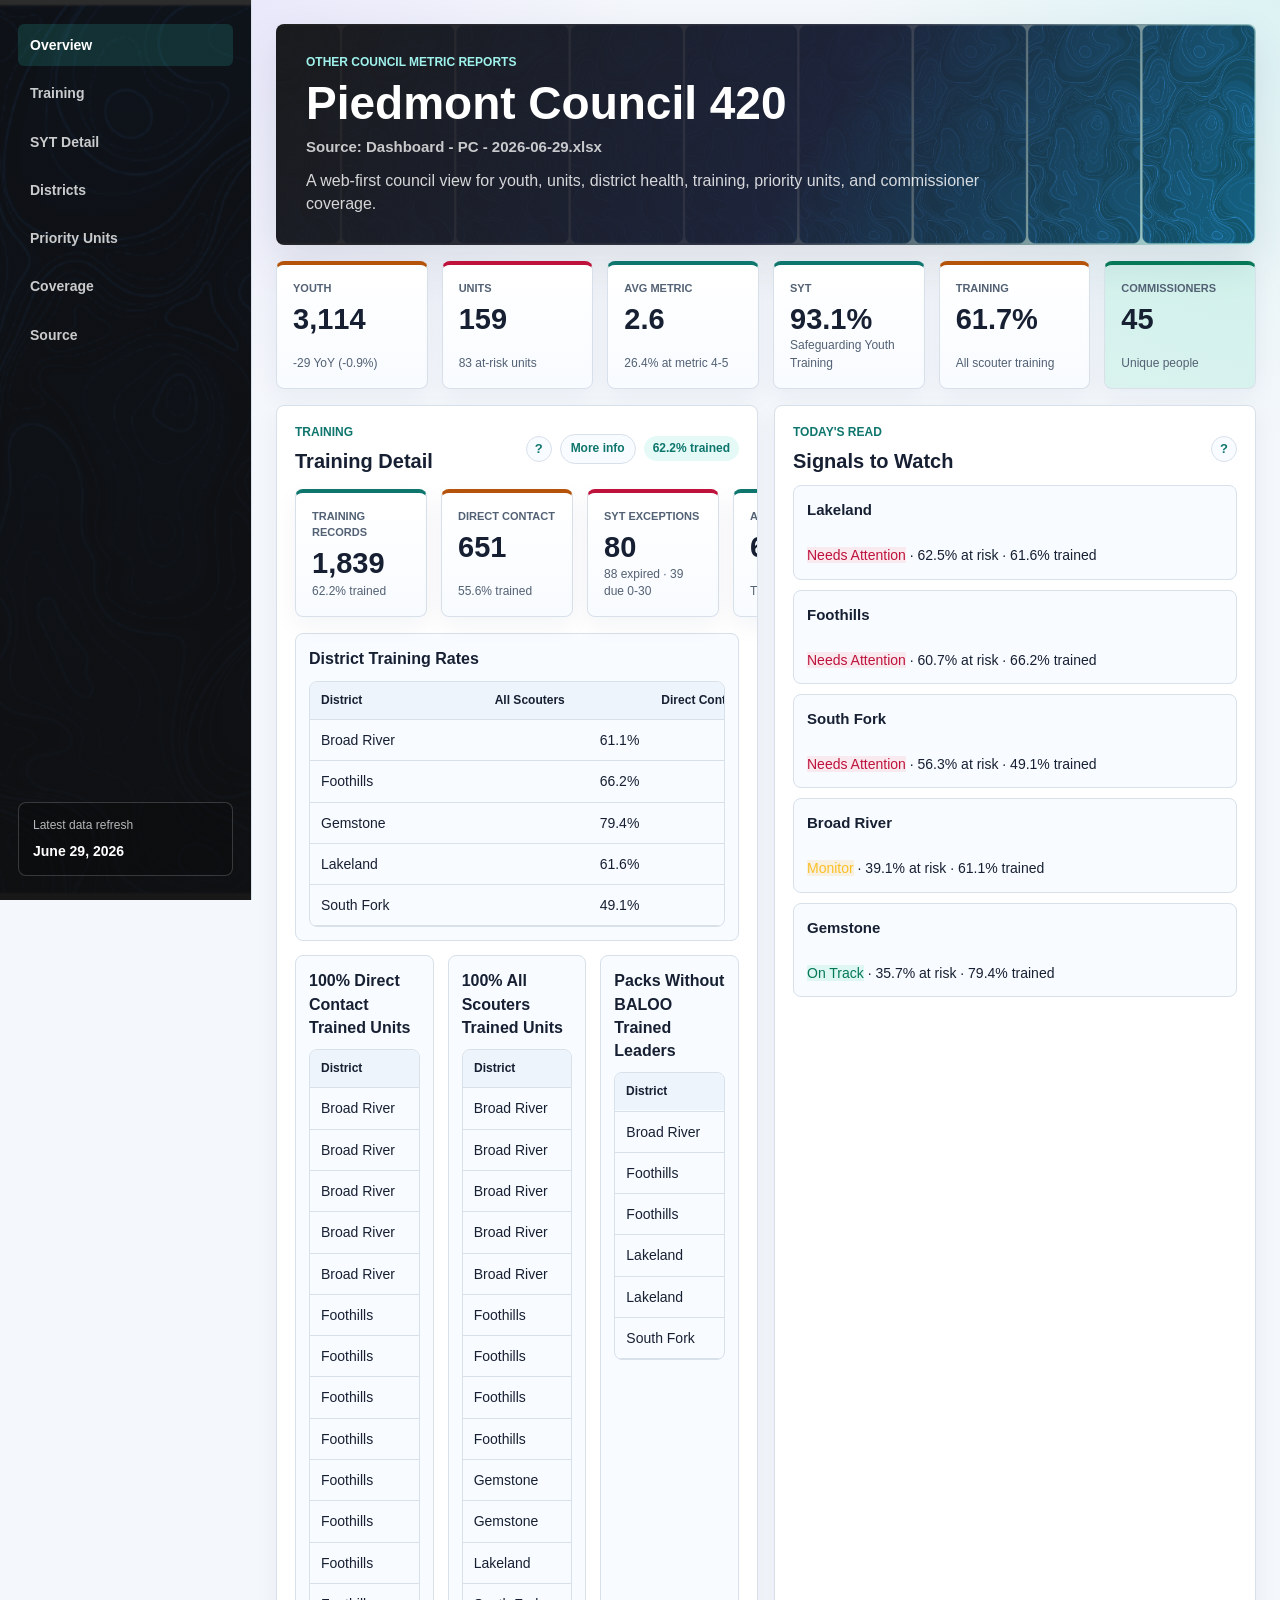
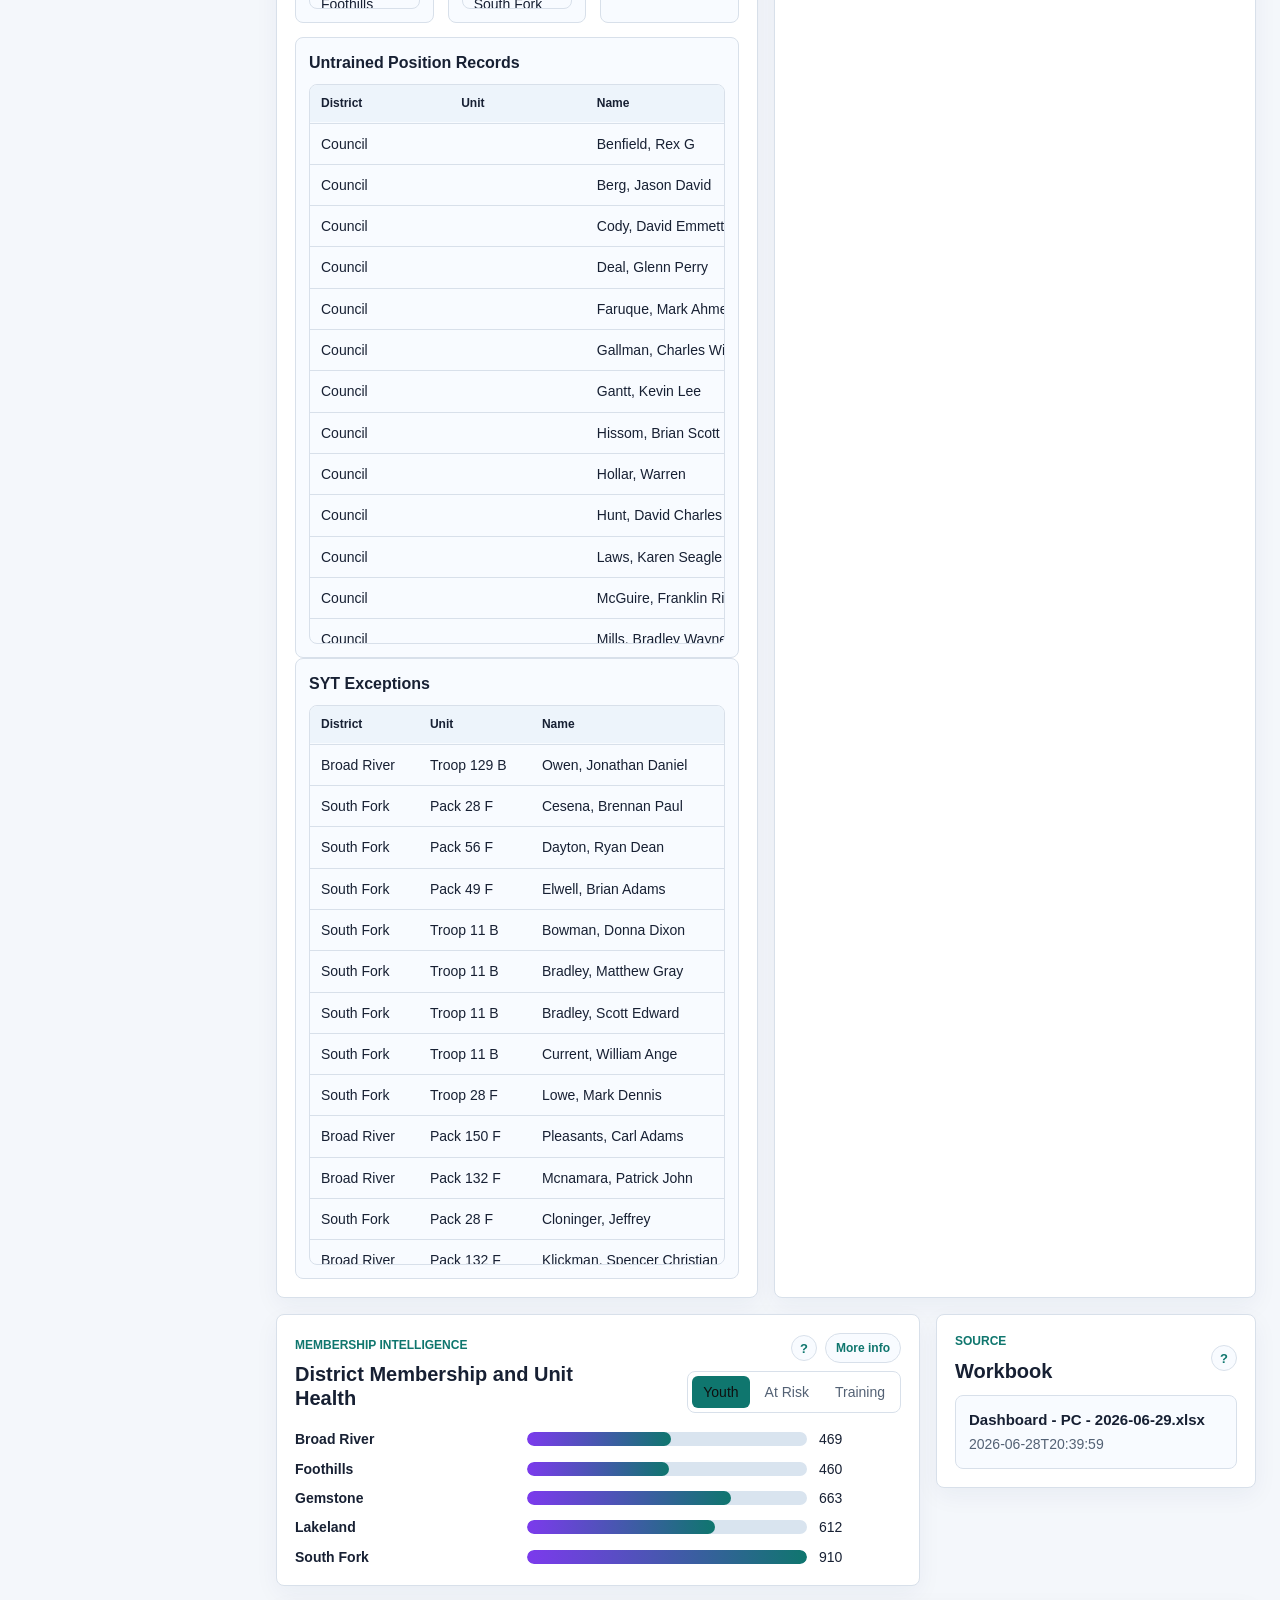
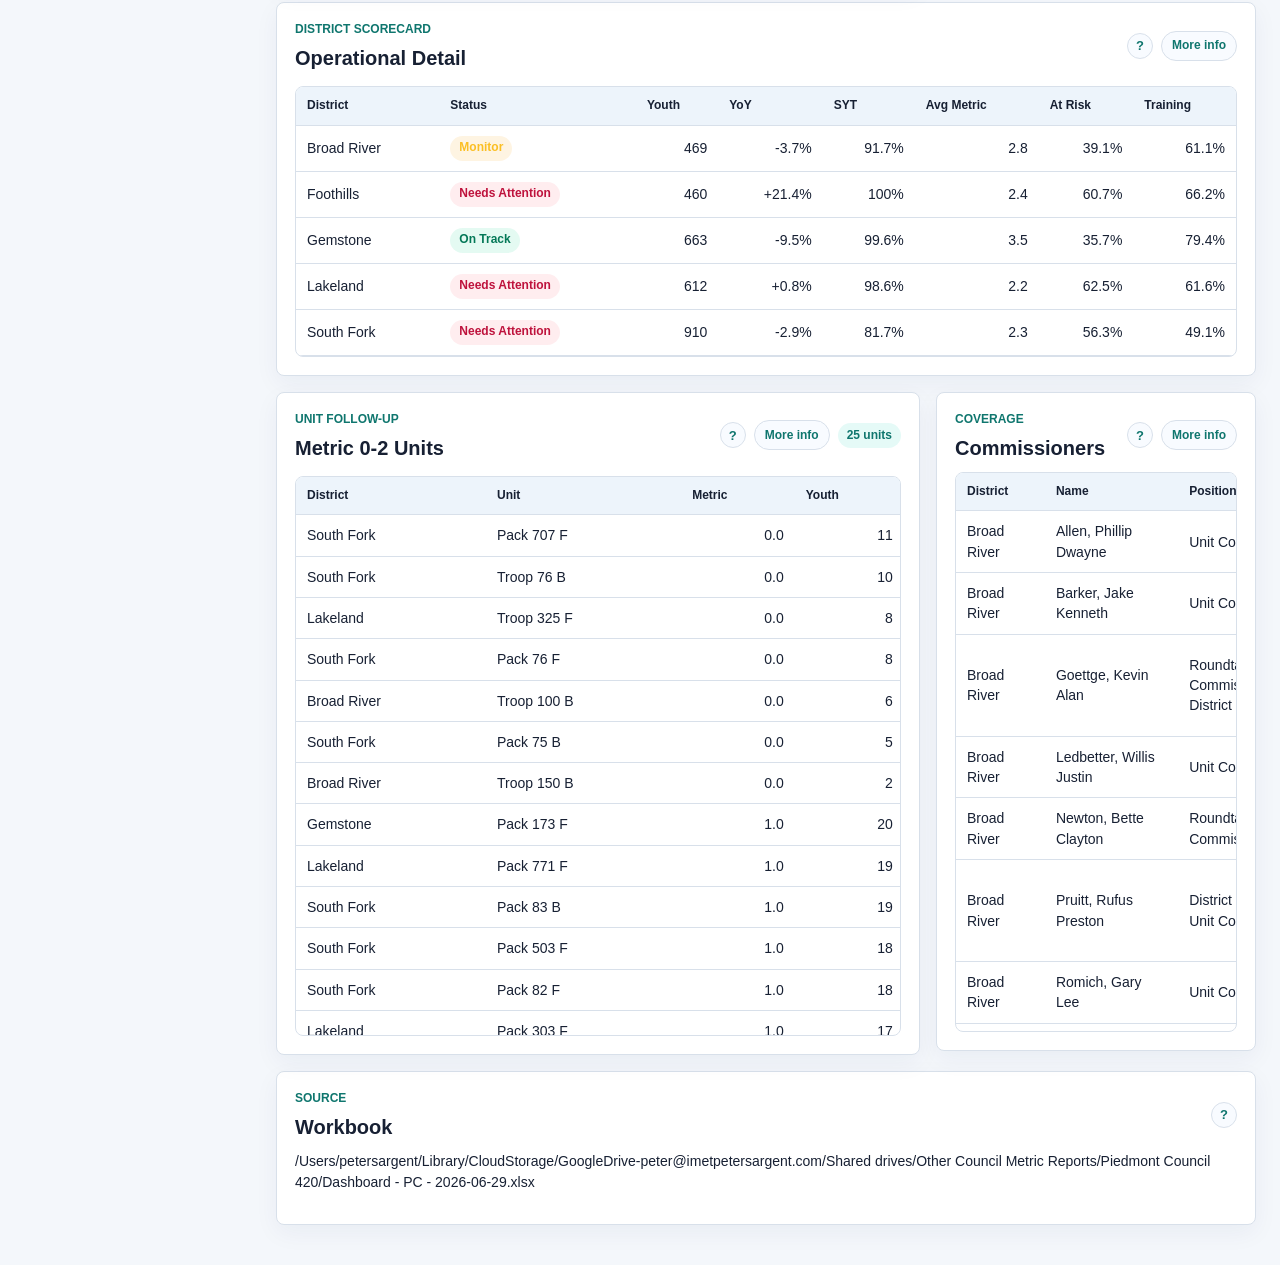
==== index.html @ 70344be3 "Publish Piedmont Council 420 dashboard snapshot" ====
<!doctype html>
<html lang="en">
<head>
  <meta charset="utf-8">
  <meta name="viewport" content="width=device-width, initial-scale=1">
  <title>Piedmont Council 420 Dashboard</title>
  <link rel="stylesheet" href="assets/dashboard.css">
</head>
<body>
  <div class="app-shell">
    <aside class="sidebar" aria-label="Council dashboard navigation">
      <nav>
        <a href="#overview" class="active">Overview</a>
        <a href="#training">Training</a>
        <a href="syt.html">SYT Detail</a>
        <a href="#districts">Districts</a>
        <a href="#priority">Priority Units</a>
        <a href="#commissioners">Coverage</a>
        <a href="#source">Source</a>
      </nav>
      <div class="sidebar-note">
        <span>Latest data refresh</span>
        <strong>June 29, 2026</strong>
      </div>
    </aside>
    <main>
      <header class="hero" id="overview">
        <div>
          <p class="eyebrow">Other Council Metric Reports</p>
          <h1>Piedmont Council 420 <span class="title-data-date">Source: Dashboard - PC - 2026-06-29.xlsx</span></h1>
          <p class="lede">A web-first council view for youth, units, district health, training, priority units, and commissioner coverage.</p>
        </div>
      </header>

      <section class="kpi-grid" id="kpis" aria-label="Council metrics"></section>

      <section class="focus-grid">
        <section class="panel focus-panel" id="training" aria-labelledby="trainingTitle">
          <div class="panel-head compact">
            <div><p class="section-kicker">Training</p><h2 id="trainingTitle">Training Detail</h2></div>
            <div class="panel-actions"><span class="help-tip" tabindex="0" aria-label="Summarizes the workbook Training, Training Dive, and SYT tabs. It shows leader training completion, direct-contact readiness, and selected follow-up lists from the latest council workbook."><span aria-hidden="true">?</span><span class="help-bubble">Summarizes the workbook Training, Training Dive, and SYT tabs. It shows leader training completion, direct-contact readiness, and selected follow-up lists from the latest council workbook.</span></span><a class="detail-link" href="training.html">More info</a><span class="count-pill" id="trainingStatus"></span></div>
          </div>
          <div id="trainingContent"></div>
        </section>
        <section class="panel focus-panel" aria-labelledby="signalsTitle">
          <div class="panel-head compact">
            <div><p class="section-kicker">Today&apos;s read</p><h2 id="signalsTitle">Signals to Watch</h2></div>
            <div class="panel-actions"><span class="help-tip" tabindex="0" aria-label="Highlights districts with the highest operational risk signals, primarily at-risk unit rate, training rate, and membership movement calculated from the workbook tabs."><span aria-hidden="true">?</span><span class="help-bubble">Highlights districts with the highest operational risk signals, primarily at-risk unit rate, training rate, and membership movement calculated from the workbook tabs.</span></span></div>
          </div>
          <div id="signals" class="signal-list"></div>
        </section>
      </section>

      <section class="dashboard-grid">
        <section class="panel wide">
          <div class="panel-head">
            <div><p class="section-kicker">Membership intelligence</p><h2>District Membership and Unit Health</h2></div>
            <div class="panel-actions">
              <span class="help-tip" tabindex="0" aria-label="Uses the Membership tab for youth, units, YoY, SYT, and PIN, then blends in Unit Metric Compare, Unit Metrics, Glance, and Training Dive fields to show district health."><span aria-hidden="true">?</span><span class="help-bubble">Uses the Membership tab for youth, units, YoY, SYT, and PIN, then blends in Unit Metric Compare, Unit Metrics, Glance, and Training Dive fields to show district health.</span></span>
              <a class="detail-link" href="membership.html">More info</a>
              <div class="segmented" role="group" aria-label="Chart metric">
                <button class="active" type="button">Youth</button>
                <button type="button">At Risk</button>
                <button type="button">Training</button>
              </div>
            </div>
          </div>
          <div class="chart-list" id="districtChart"></div>
        </section>
        <section class="panel" aria-labelledby="sourceMiniTitle">
          <div class="panel-head compact">
            <div><p class="section-kicker">Source</p><h2 id="sourceMiniTitle">Workbook</h2></div>
            <div class="panel-actions"><span class="help-tip" tabindex="0" aria-label="Shows the exact newest workbook used for this dashboard and its file modified timestamp. The sidebar shows the human-readable refresh date."><span aria-hidden="true">?</span><span class="help-bubble">Shows the exact newest workbook used for this dashboard and its file modified timestamp. The sidebar shows the human-readable refresh date.</span></span></div>
          </div>
          <div class="source-card">
            <strong>Dashboard - PC - 2026-06-29.xlsx</strong>
            <p>2026-06-28T20:39:59</p>
          </div>
        </section>
      </section>

      <section class="panel table-panel" id="districts">
          <div class="panel-head">
            <div><p class="section-kicker">District scorecard</p><h2>Operational Detail</h2></div>
            <div class="panel-actions"><span class="help-tip" tabindex="0" aria-label="District rows are keyed from the Membership tab and enriched with unit metric, training, and contact fields. Status is derived from YoY, SYT, training, and at-risk unit thresholds."><span aria-hidden="true">?</span><span class="help-bubble">District rows are keyed from the Membership tab and enriched with unit metric, training, and contact fields. Status is derived from YoY, SYT, training, and at-risk unit thresholds.</span></span><a class="detail-link" href="membership.html">More info</a></div>
          </div>
        <div class="table-wrap"><table><thead><tr><th>District</th><th>Status</th><th>Youth</th><th>YoY</th><th>SYT</th><th>Avg Metric</th><th>At Risk</th><th>Training</th></tr></thead><tbody id="districtRows"></tbody></table></div>
      </section>

      <section class="dashboard-grid">
        <section class="panel table-panel wide" id="priority">
          <div class="panel-head">
            <div><p class="section-kicker">Unit follow-up</p><h2>Metric 0-2 Units</h2></div>
            <div class="panel-actions"><span class="help-tip" tabindex="0" aria-label="Lists units from the Unit Metrics tab with a Unit Metric score of 0, 1, or 2. These are treated as priority follow-up units because they carry the weakest health scores."><span aria-hidden="true">?</span><span class="help-bubble">Lists units from the Unit Metrics tab with a Unit Metric score of 0, 1, or 2. These are treated as priority follow-up units because they carry the weakest health scores.</span></span><a class="detail-link" href="unit-metrics.html">More info</a><span class="count-pill" id="priorityCount"></span></div>
          </div>
          <div class="table-wrap"><table><thead><tr><th>District</th><th>Unit</th><th>Metric</th><th>Youth</th><th>UL/CC</th><th>Small</th><th>YoY</th></tr></thead><tbody id="priorityRows"></tbody></table></div>
        </section>
        <section class="panel table-panel" id="commissioners">
          <div class="panel-head compact"><div><p class="section-kicker">Coverage</p><h2>Commissioners</h2></div><div class="panel-actions"><span class="help-tip" tabindex="0" aria-label="Shows commissioner coverage from the Commissioners tab when present, or from the Assigned tab by grouping assigned units by commissioner when no commissioner roster is available."><span aria-hidden="true">?</span><span class="help-bubble">Shows commissioner coverage from the Commissioners tab when present, or from the Assigned tab by grouping assigned units by commissioner when no commissioner roster is available.</span></span><a class="detail-link" href="commissioners.html">More info</a></div></div>
          <div class="table-wrap"><table><thead><tr><th>District</th><th>Name</th><th>Position</th><th>Trained</th><th>Assigned Units</th></tr></thead><tbody id="commissionerRows"></tbody></table></div>
        </section>
      </section>
      <section class="panel source" id="source">
        <div class="panel-head compact"><div><p class="section-kicker">Source</p><h2>Workbook</h2></div><div class="panel-actions"><span class="help-tip" tabindex="0" aria-label="This is the full file path for the workbook used to generate the dashboard. Rebuilds always use the newest .xlsx file in the council folder."><span aria-hidden="true">?</span><span class="help-bubble">This is the full file path for the workbook used to generate the dashboard. Rebuilds always use the newest .xlsx file in the council folder.</span></span></div></div>
        <p>/Users/petersargent/Library/CloudStorage/GoogleDrive-peter@imetpetersargent.com/Shared drives/Other Council Metric Reports/Piedmont Council 420/Dashboard - PC - 2026-06-29.xlsx</p>
      </section>
    </main>
  </div>
  <script>window.COUNCIL_DATA = {"name":"Piedmont Council 420","slug":"piedmont-council-420","folder":"/Users/petersargent/Library/CloudStorage/GoogleDrive-peter@imetpetersargent.com/Shared drives/Other Council Metric Reports/Piedmont Council 420","source":"/Users/petersargent/Library/CloudStorage/GoogleDrive-peter@imetpetersargent.com/Shared drives/Other Council Metric Reports/Piedmont Council 420/Dashboard - PC - 2026-06-29.xlsx","source_name":"Dashboard - PC - 2026-06-29.xlsx","source_mtime":"2026-06-28T20:39:59","council":{"units":159.0,"members":3114.0,"last_year_members":3143.0,"yoy_delta":-29.0,"at_risk_units":83,"healthy_units":42,"commissioners":45,"unit_commissioners_only":26,"duplicate_commissioner_registrations":10,"yoy_pct":-0.00922685332484887,"at_risk_rate":0.5220125786163522,"healthy_rate":0.2641509433962264,"avg_metric":2.5660377358490565,"training_pct":0.6171163412119829,"syt_pct":0.9305040715720764,"status_counts":{"Monitor":1,"Needs Attention":3,"On Track":1}},"districts":[{"district":"Broad River","district_label":"Broad River 01","units":23.0,"members":469.0,"last_year_members":487.0,"yoy_delta":-18.0,"yoy_pct":-0.03696098562628337,"year_end_2025":606.0,"year_end_delta":-137.0,"year_end_pct":-0.22607260726072606,"syt_pct":0.9166666666666666,"pin_pct":0.9565217391304348,"district_chair":null,"district_commissioner":"Rufus Pruitt","field_exec":null,"avg_metric":2.782608695652174,"metric_0_2_rate":0.09,"metric_3_rate":0.07,"metric_4_5_rate":0.07,"ul_cc_trained_rate":0.4782608695652174,"small_unit_rate":0.7391304347826086,"membership_yoy_growth_rate":0.5652173913043478,"rank_advancement_rate":0.7391304347826086,"outdoor_rate":0.2608695652173913,"retention_rate":0.57,"packs":9.0,"pack_connect_pct":0.3333,"troops":12.0,"troop_connect_pct":0.75,"not_renewed_pct":0.0,"commissioner_trained_pct":0.5455,"training_pct":0.6111111111111112,"direct_contact_training_pct":0.6338028169014085,"at_risk_units":9,"healthy_units":7,"at_risk_rate":0.391304347826087,"healthy_rate":0.30434782608695654,"status":"Monitor"},{"district":"Foothills","district_label":"Foothills 10","units":28.0,"members":460.0,"last_year_members":379.0,"yoy_delta":81.0,"yoy_pct":0.21372031662269128,"year_end_2025":495.0,"year_end_delta":-35.0,"year_end_pct":-0.0707070707070707,"syt_pct":1.0,"pin_pct":0.8214285714285714,"district_chair":null,"district_commissioner":"Mitchell Cloud","field_exec":null,"avg_metric":2.357142857142857,"metric_0_2_rate":0.17,"metric_3_rate":0.07,"metric_4_5_rate":0.04,"ul_cc_trained_rate":0.39285714285714285,"small_unit_rate":0.5714285714285714,"membership_yoy_growth_rate":0.5714285714285714,"rank_advancement_rate":0.6785714285714286,"outdoor_rate":0.14285714285714285,"retention_rate":0.5096428571428572,"packs":10.0,"pack_connect_pct":0.0,"troops":12.0,"troop_connect_pct":0.0833,"not_renewed_pct":0.17859999999999998,"commissioner_trained_pct":1.0,"training_pct":0.6620370370370371,"direct_contact_training_pct":0.6190476190476191,"at_risk_units":17,"healthy_units":4,"at_risk_rate":0.6071428571428571,"healthy_rate":0.14285714285714285,"status":"Needs Attention"},{"district":"Gemstone","district_label":"Gemstone 11","units":28.0,"members":663.0,"last_year_members":733.0,"yoy_delta":-70.0,"yoy_pct":-0.09549795361527967,"year_end_2025":789.0,"year_end_delta":-126.0,"year_end_pct":-0.1596958174904943,"syt_pct":0.996268656716418,"pin_pct":0.8571428571428571,"district_chair":"Manuel Lopez","district_commissioner":"Tommy Deweese","field_exec":null,"avg_metric":3.4642857142857144,"metric_0_2_rate":0.1,"metric_3_rate":1.0,"metric_4_5_rate":0.17,"ul_cc_trained_rate":0.7142857142857143,"small_unit_rate":0.7857142857142857,"membership_yoy_growth_rate":0.6071428571428571,"rank_advancement_rate":0.7142857142857143,"outdoor_rate":0.6428571428571429,"retention_rate":0.4792857142857143,"packs":8.0,"pack_connect_pct":0.875,"troops":13.0,"troop_connect_pct":0.8462000000000001,"not_renewed_pct":0.035699999999999996,"commissioner_trained_pct":0.9286,"training_pct":0.7943107221006565,"direct_contact_training_pct":0.7125,"at_risk_units":10,"healthy_units":17,"at_risk_rate":0.35714285714285715,"healthy_rate":0.6071428571428571,"status":"On Track"},{"district":"Lakeland","district_label":"Lakeland 12","units":32.0,"members":612.0,"last_year_members":607.0,"yoy_delta":5.0,"yoy_pct":0.008237232289950576,"year_end_2025":729.0,"year_end_delta":-117.0,"year_end_pct":-0.16049382716049382,"syt_pct":0.985781990521327,"pin_pct":0.875,"district_chair":"David Metz","district_commissioner":"Daniel Schumann","field_exec":null,"avg_metric":2.21875,"metric_0_2_rate":0.2,"metric_3_rate":0.08,"metric_4_5_rate":0.04,"ul_cc_trained_rate":0.34375,"small_unit_rate":0.53125,"membership_yoy_growth_rate":0.59375,"rank_advancement_rate":0.6875,"outdoor_rate":0.0625,"retention_rate":0.591875,"packs":12.0,"pack_connect_pct":0.0833,"troops":18.0,"troop_connect_pct":0.16670000000000001,"not_renewed_pct":0.0313,"commissioner_trained_pct":0.7273000000000001,"training_pct":0.6155988857938719,"direct_contact_training_pct":0.5901639344262295,"at_risk_units":20,"healthy_units":4,"at_risk_rate":0.625,"healthy_rate":0.125,"status":"Needs Attention"},{"district":"South Fork","district_label":"South Fork 02","units":48.0,"members":910.0,"last_year_members":937.0,"yoy_delta":-27.0,"yoy_pct":-0.0288153681963714,"year_end_2025":1116.0,"year_end_delta":-206.0,"year_end_pct":-0.18458781362007168,"syt_pct":0.8174157303370787,"pin_pct":0.8958333333333334,"district_chair":null,"district_commissioner":"Jason Berg","field_exec":null,"avg_metric":2.2916666666666665,"metric_0_2_rate":0.27,"metric_3_rate":0.11,"metric_4_5_rate":0.1,"ul_cc_trained_rate":0.3541666666666667,"small_unit_rate":0.625,"membership_yoy_growth_rate":0.4791666666666667,"rank_advancement_rate":0.6875,"outdoor_rate":0.14583333333333334,"retention_rate":0.609375,"packs":20.0,"pack_connect_pct":0.15,"troops":20.0,"troop_connect_pct":0.15,"not_renewed_pct":0.0417,"commissioner_trained_pct":0.6667000000000001,"training_pct":0.4914383561643836,"direct_contact_training_pct":0.3691588785046729,"at_risk_units":27,"healthy_units":10,"at_risk_rate":0.5625,"healthy_rate":0.20833333333333334,"status":"Needs Attention"}],"training":{"available":true,"dive":{"available":true,"council":{"district":"Piedmont Council","district_label":"Piedmont Council","all_scouters_pct":0.6220772158781946,"direct_contact_pct":0.5560675883256528,"all_scouters_count":null,"direct_contact_count":null},"districts":[{"district":"Broad River","district_label":"Broad River 01","all_scouters_pct":0.6111111111111112,"direct_contact_pct":0.6338028169014085,"all_scouters_count":null,"direct_contact_count":null},{"district":"Foothills","district_label":"Foothills 10","all_scouters_pct":0.6620370370370371,"direct_contact_pct":0.6190476190476191,"all_scouters_count":null,"direct_contact_count":null},{"district":"Gemstone","district_label":"Gemstone 11","all_scouters_pct":0.7943107221006565,"direct_contact_pct":0.7125,"all_scouters_count":null,"direct_contact_count":null},{"district":"Lakeland","district_label":"Lakeland 12","all_scouters_pct":0.6155988857938719,"direct_contact_pct":0.5901639344262295,"all_scouters_count":null,"direct_contact_count":null},{"district":"South Fork","district_label":"South Fork 02","all_scouters_pct":0.4914383561643836,"direct_contact_pct":0.3691588785046729,"all_scouters_count":null,"direct_contact_count":null}],"direct_contact_honor_roll":[{"district":"Broad River","unit":"Pack 101 F"},{"district":"Broad River","unit":"Pack 121 F"},{"district":"Broad River","unit":"Troop 104 B"},{"district":"Broad River","unit":"Troop 402 B"},{"district":"Broad River","unit":"Troop 413 B"},{"district":"Foothills","unit":"Pack 190 F"},{"district":"Foothills","unit":"Pack 199 B"},{"district":"Foothills","unit":"Pack 260 F"},{"district":"Foothills","unit":"Pack 369 F"},{"district":"Foothills","unit":"Post 731"},{"district":"Foothills","unit":"Troop 192 B"},{"district":"Foothills","unit":"Troop 199 B"},{"district":"Foothills","unit":"Troop 899 B"},{"district":"Gemstone","unit":"Crew 314"},{"district":"Gemstone","unit":"Pack 173 F"},{"district":"Gemstone","unit":"Pack 363 B"},{"district":"Gemstone","unit":"Pack 377 F"},{"district":"Gemstone","unit":"Ship 171"},{"district":"Gemstone","unit":"Troop 373 F"},{"district":"Gemstone","unit":"Troop 1166 G"},{"district":"Gemstone","unit":"Troop 1314 F"},{"district":"Gemstone","unit":"Troop 5171 G"},{"district":"Lakeland","unit":"Pack 238 F"},{"district":"Lakeland","unit":"Pack 381 F"},{"district":"Lakeland","unit":"Post 392"},{"district":"Lakeland","unit":"Troop 238 B"},{"district":"Lakeland","unit":"Troop 275 B"},{"district":"Lakeland","unit":"Troop 325 F"},{"district":"Lakeland","unit":"Troop 1327 G"},{"district":"South Fork","unit":"Crew 6"},{"district":"South Fork","unit":"Pack 72 F"},{"district":"South Fork","unit":"Troop 59 B"},{"district":"South Fork","unit":"Troop 72 F"}],"all_scouters_honor_roll":[{"district":"Broad River","unit":"Pack 101 F"},{"district":"Broad River","unit":"Pack 121 F"},{"district":"Broad River","unit":"Troop 108 G"},{"district":"Broad River","unit":"Troop 402 B"},{"district":"Broad River","unit":"Troop 413 B"},{"district":"Foothills","unit":"Pack 190 F"},{"district":"Foothills","unit":"Pack 199 B"},{"district":"Foothills","unit":"Pack 260 F"},{"district":"Foothills","unit":"Troop 898 B"},{"district":"Gemstone","unit":"Pack 377 F"},{"district":"Gemstone","unit":"Troop 373 F"},{"district":"Lakeland","unit":"Troop 238 B"},{"district":"South Fork","unit":"Pack 72 F"}],"no_baloo_packs":[{"district":"Broad River","unit":"Pack 112 F"},{"district":"Foothills","unit":"Pack 199 B"},{"district":"Foothills","unit":"Pack 898 F"},{"district":"Lakeland","unit":"Pack 275 F"},{"district":"Lakeland","unit":"Pack 771 F"},{"district":"South Fork","unit":"Pack 72 F"}]},"people":{"available":true,"total":1839,"trained":1144,"trained_pct":0.6220772158781946,"direct_contact":651,"direct_contact_trained":362,"direct_contact_trained_pct":0.5560675883256528,"districts":[{"district":"Council","total":25,"trained":9,"trained_pct":0.36,"direct_contact":0,"direct_contact_trained":0,"direct_contact_trained_pct":null},{"district":"South Fork","total":584,"trained":287,"trained_pct":0.4914383561643836,"direct_contact":214,"direct_contact_trained":79,"direct_contact_trained_pct":0.3691588785046729},{"district":"Broad River","total":198,"trained":121,"trained_pct":0.6111111111111112,"direct_contact":71,"direct_contact_trained":45,"direct_contact_trained_pct":0.6338028169014085},{"district":"Lakeland","total":359,"trained":221,"trained_pct":0.6155988857938719,"direct_contact":122,"direct_contact_trained":72,"direct_contact_trained_pct":0.5901639344262295},{"district":"Foothills","total":216,"trained":143,"trained_pct":0.6620370370370371,"direct_contact":84,"direct_contact_trained":52,"direct_contact_trained_pct":0.6190476190476191},{"district":"Gemstone","total":457,"trained":363,"trained_pct":0.7943107221006565,"direct_contact":160,"direct_contact_trained":114,"direct_contact_trained_pct":0.7125}],"rows":[{"district":"Council","unit":"","unit_type":"","name":"Balog, Mark Lewis","position":"Council Executive Board Member","trained":true,"direct_contact":false,"mandatory_codes":"","classroom_codes":"","online_codes":"","syt_expires":"2027-02-11T00:00:00","hazardous_weather_expires":null,"baloo_expires":null},{"district":"Council","unit":"","unit_type":"","name":"Benfield, Rex G","position":"Council Executive Board Member","trained":false,"direct_contact":false,"mandatory_codes":"","classroom_codes":"H91","online_codes":"SCO_16001, SCO_16002, SCO_16003, SCO_16004, SCO_16005, SCO_16006, SCO_16007, SCO_16008, SCO_16009","syt_expires":"2027-06-03T00:00:00","hazardous_weather_expires":null,"baloo_expires":null},{"district":"Council","unit":"","unit_type":"","name":"Berg, Jason David","position":"Council Executive Board Member","trained":false,"direct_contact":false,"mandatory_codes":"","classroom_codes":"H91","online_codes":"SCO_16003, SCO_16004, SCO_16005, SCO_16006, SCO_16007, SCO_16008, SCO_16009","syt_expires":"2027-05-14T00:00:00","hazardous_weather_expires":null,"baloo_expires":null},{"district":"Council","unit":"","unit_type":"","name":"Cody, David Emmett","position":"Council Executive Board Member","trained":false,"direct_contact":false,"mandatory_codes":"","classroom_codes":"H91","online_codes":"SCO_1000, SCO_1002, SCO_16001, SCO_16002, SCO_16003, SCO_16004, SCO_16005, SCO_16006, SCO_16007, SCO_16008, SCO_16009","syt_expires":"2027-01-10T00:00:00","hazardous_weather_expires":null,"baloo_expires":null},{"district":"Council","unit":"","unit_type":"","name":"Culbreth, Michael Winder","position":"Merit Badge Counselor","trained":true,"direct_contact":false,"mandatory_codes":"","classroom_codes":"","online_codes":"","syt_expires":"2027-03-16T00:00:00","hazardous_weather_expires":null,"baloo_expires":null},{"district":"Council","unit":"","unit_type":"","name":"Deal, Glenn Perry","position":"Council Executive Board Member","trained":false,"direct_contact":false,"mandatory_codes":"","classroom_codes":"H91","online_codes":"SCO_1000, SCO_1002, SCO_16001, SCO_16002, SCO_16003, SCO_16004, SCO_16005, SCO_16006, SCO_16007, SCO_16008, SCO_16009","syt_expires":"2026-11-24T00:00:00","hazardous_weather_expires":null,"baloo_expires":null},{"district":"Council","unit":"","unit_type":"","name":"Faruque, Mark Ahmed","position":"Council Executive Board Member","trained":false,"direct_contact":false,"mandatory_codes":"","classroom_codes":"H91","online_codes":"SCO_1000, SCO_1002, SCO_16001, SCO_16002, SCO_16003, SCO_16004, SCO_16005, SCO_16006, SCO_16007, SCO_16008, SCO_16009","syt_expires":"2027-04-16T00:00:00","hazardous_weather_expires":null,"baloo_expires":null},{"district":"Council","unit":"","unit_type":"","name":"Fisher, Jeremy Eleazer","position":"Council Executive Board Member","trained":true,"direct_contact":false,"mandatory_codes":"","classroom_codes":"","online_codes":"","syt_expires":"2027-05-24T00:00:00","hazardous_weather_expires":null,"baloo_expires":null},{"district":"Council","unit":"","unit_type":"","name":"Gallman, Charles William","position":"Council Executive Board Member","trained":false,"direct_contact":false,"mandatory_codes":"","classroom_codes":"H91","online_codes":"SCO_1000, SCO_1002, SCO_16001, SCO_16002, SCO_16003, SCO_16004, SCO_16005, SCO_16006, SCO_16007, SCO_16008, SCO_16009","syt_expires":"2027-05-30T00:00:00","hazardous_weather_expires":null,"baloo_expires":null},{"district":"Council","unit":"","unit_type":"","name":"Gantt, Kevin Lee","position":"Council Executive Board Member","trained":false,"direct_contact":false,"mandatory_codes":"","classroom_codes":"H91","online_codes":"SCO_1000, SCO_1002, SCO_16001, SCO_16002, SCO_16003, SCO_16004, SCO_16005, SCO_16006, SCO_16007, SCO_16008, SCO_16009","syt_expires":"2027-02-15T00:00:00","hazardous_weather_expires":null,"baloo_expires":null},{"district":"Council","unit":"","unit_type":"","name":"Goettge, Kevin Alan","position":"Roundtable Commissioner","trained":true,"direct_contact":false,"mandatory_codes":"","classroom_codes":"","online_codes":"","syt_expires":"2026-11-28T00:00:00","hazardous_weather_expires":null,"baloo_expires":null},{"district":"Council","unit":"","unit_type":"","name":"Hissom, Brian Scott","position":"Council Executive Board Member","trained":false,"direct_contact":false,"mandatory_codes":"","classroom_codes":"H91","online_codes":"SCO_16001, SCO_16002, SCO_16003, SCO_16004, SCO_16005, SCO_16006, SCO_16007, SCO_16008, SCO_16009","syt_expires":"2027-05-25T00:00:00","hazardous_weather_expires":null,"baloo_expires":null},{"district":"Council","unit":"","unit_type":"","name":"Hollar, Warren ","position":"Council Executive Board Member","trained":false,"direct_contact":false,"mandatory_codes":"","classroom_codes":"H91","online_codes":"SCO_16001, SCO_16002, SCO_16003, SCO_16004, SCO_16005, SCO_16006, SCO_16007, SCO_16008, SCO_16009","syt_expires":"2027-01-25T00:00:00","hazardous_weather_expires":null,"baloo_expires":null},{"district":"Council","unit":"","unit_type":"","name":"Hunt, David Charles","position":"Council Executive Board Member","trained":false,"direct_contact":false,"mandatory_codes":"","classroom_codes":"H91","online_codes":"SCO_1000, SCO_1002, SCO_16001, SCO_16002, SCO_16003, SCO_16004, SCO_16005, SCO_16006, SCO_16007, SCO_16008, SCO_16009","syt_expires":"2027-05-30T00:00:00","hazardous_weather_expires":null,"baloo_expires":null},{"district":"Council","unit":"","unit_type":"","name":"Laws, Karen Seagle","position":"Council Executive Board Member","trained":false,"direct_contact":false,"mandatory_codes":"","classroom_codes":"H91","online_codes":"SCO_16001, SCO_16002, SCO_16003, SCO_16004, SCO_16005, SCO_16006, SCO_16007, SCO_16008, SCO_16009","syt_expires":"2027-05-27T00:00:00","hazardous_weather_expires":null,"baloo_expires":null},{"district":"Council","unit":"","unit_type":"","name":"McClamrock, William Kimbrough","position":"Council Executive Board Member","trained":true,"direct_contact":false,"mandatory_codes":"","classroom_codes":"","online_codes":"","syt_expires":"2027-06-02T00:00:00","hazardous_weather_expires":null,"baloo_expires":null},{"district":"Council","unit":"","unit_type":"","name":"McDonald, Bryan Rebel","position":"Council Executive Board Member","trained":true,"direct_contact":false,"mandatory_codes":"","classroom_codes":"","online_codes":"","syt_expires":"2027-02-09T00:00:00","hazardous_weather_expires":null,"baloo_expires":null},{"district":"Council","unit":"","unit_type":"","name":"McGuire, Franklin Riley","position":"Council Executive Board Member","trained":false,"direct_contact":false,"mandatory_codes":"","classroom_codes":"H91","online_codes":"SCO_1000, SCO_1002, SCO_16001, SCO_16002, SCO_16003, SCO_16004, SCO_16005, SCO_16006, SCO_16007, SCO_16008, SCO_16009","syt_expires":"2027-05-31T00:00:00","hazardous_weather_expires":null,"baloo_expires":null},{"district":"Council","unit":"","unit_type":"","name":"Mills, Bradley Wayne","position":"Council Executive Board Member","trained":false,"direct_contact":false,"mandatory_codes":"","classroom_codes":"H91","online_codes":"SCO_1000, SCO_1002, SCO_16001, SCO_16002, SCO_16003, SCO_16004, SCO_16005, SCO_16006, SCO_16007, SCO_16008, SCO_16009","syt_expires":"2027-04-08T00:00:00","hazardous_weather_expires":null,"baloo_expires":null},{"district":"Council","unit":"","unit_type":"","name":"Pearson, Sebrena Stevenson","position":"Council Executive Board Member","trained":true,"direct_contact":false,"mandatory_codes":"","classroom_codes":"","online_codes":"","syt_expires":"2027-06-01T00:00:00","hazardous_weather_expires":null,"baloo_expires":null},{"district":"Council","unit":"","unit_type":"","name":"Sevilla, Richard John","position":"Council Commissioner","trained":true,"direct_contact":false,"mandatory_codes":"","classroom_codes":"","online_codes":"","syt_expires":"2027-03-24T00:00:00","hazardous_weather_expires":null,"baloo_expires":null},{"district":"Council","unit":"","unit_type":"","name":"Skillestad, Mark Thomas","position":"Council Executive Board Member","trained":false,"direct_contact":false,"mandatory_codes":"","classroom_codes":"H91","online_codes":"SCO_1000, SCO_1002, SCO_16001, SCO_16002, SCO_16003, SCO_16004, SCO_16005, SCO_16006, SCO_16007, SCO_16008, SCO_16009","syt_expires":"2026-10-28T00:00:00","hazardous_weather_expires":null,"baloo_expires":null},{"district":"Council","unit":"","unit_type":"","name":"Skillestad, Mark Thomas","position":"Council Treasurer","trained":false,"direct_contact":false,"mandatory_codes":"","classroom_codes":"H91","online_codes":"SCO_1000, SCO_1002, SCO_16001, SCO_16002, SCO_16003, SCO_16004, SCO_16005, SCO_16006, SCO_16007, SCO_16008, SCO_16009","syt_expires":"2026-10-28T00:00:00","hazardous_weather_expires":null,"baloo_expires":null},{"district":"Council","unit":"","unit_type":"","name":"Stoudt, Jeffrey Lee","position":"Council Executive Board Member","trained":false,"direct_contact":false,"mandatory_codes":"","classroom_codes":"H91","online_codes":"SCO_16003, SCO_16004, SCO_16005, SCO_16006, SCO_16007, SCO_16008, SCO_16009","syt_expires":"2026-07-14T00:00:00","hazardous_weather_expires":null,"baloo_expires":null},{"district":"Council","unit":"","unit_type":"","name":"Williamson, Mark Bascom","position":"Council Executive Board Member","trained":true,"direct_contact":false,"mandatory_codes":"","classroom_codes":"","online_codes":"","syt_expires":"2027-03-11T00:00:00","hazardous_weather_expires":null,"baloo_expires":null},{"district":"Broad River","unit":"","unit_type":"","name":"Allen, Phillip Dwayne","position":"Unit Commissioner","trained":false,"direct_contact":false,"mandatory_codes":"","classroom_codes":"SCO_770, SCO_771, SCO_772, SCO_773, SCO_774, SCO_775, SCO_776, SCO_777, SCO_778, SCO_779, SCO_780, SCO_781","online_codes":"","syt_expires":"2027-06-02T00:00:00","hazardous_weather_expires":null,"baloo_expires":null},{"district":"Broad River","unit":"","unit_type":"","name":"Barker, Jake Kenneth","position":"Unit Commissioner","trained":true,"direct_contact":false,"mandatory_codes":"","classroom_codes":"","online_codes":"","syt_expires":"2027-03-27T00:00:00","hazardous_weather_expires":null,"baloo_expires":null},{"district":"Broad River","unit":"","unit_type":"","name":"Bolin, Dennis Gary","position":"Merit Badge Counselor","trained":true,"direct_contact":false,"mandatory_codes":"","classroom_codes":"","online_codes":"","syt_expires":"2027-04-02T00:00:00","hazardous_weather_expires":null,"baloo_expires":null},{"district":"Broad River","unit":"","unit_type":"","name":"Costner, Elbert Stephen","position":"District Committee Member","trained":false,"direct_contact":false,"mandatory_codes":"","classroom_codes":"D61","online_codes":"SCO_1000, SCO_1002, SCO_1004, SCO_1005, SCO_1006, SCO_1007, SCO_11012, SCO_11013, SCO_11016, SCO_11017, SCO_11059, SCO_1109, SCO_11105, SCO_11106, SCO_11107, SCO_11108, SCO_1264, SCO_1502, SCO_1503, SCO_1504, SCO_1505, SCO_1508, SCO_1509, SCO_1510, SCO_607","syt_expires":"2027-06-10T00:00:00","hazardous_weather_expires":null,"baloo_expires":null},{"district":"Broad River","unit":"","unit_type":"","name":"Estridge, David A","position":"Merit Badge Counselor","trained":true,"direct_contact":false,"mandatory_codes":"","classroom_codes":"","online_codes":"","syt_expires":"2027-05-28T00:00:00","hazardous_weather_expires":null,"baloo_expires":null},{"district":"Broad River","unit":"","unit_type":"","name":"Goettge, Kevin Alan","position":"District Member-at-Large","trained":false,"direct_contact":false,"mandatory_codes":"","classroom_codes":"","online_codes":"SCO_1000, SCO_1002, SCO_1004, SCO_1005, SCO_1006, SCO_1007, SCO_11012, SCO_11013, SCO_11016, SCO_11017, SCO_11059, SCO_1109, SCO_11105, SCO_11106, SCO_11107, SCO_11108, SCO_1264, SCO_1502, SCO_1503, SCO_1504, SCO_1505, SCO_1508, SCO_1509, SCO_1510, SCO_607","syt_expires":"2026-11-28T00:00:00","hazardous_weather_expires":null,"baloo_expires":null},{"district":"Broad River","unit":"","unit_type":"","name":"Goettge, Kevin Alan","position":"Roundtable Commissioner","trained":true,"direct_contact":false,"mandatory_codes":"","classroom_codes":"","online_codes":"","syt_expires":"2026-11-28T00:00:00","hazardous_weather_expires":null,"baloo_expires":null},{"district":"Broad River","unit":"","unit_type":"","name":"Goettge, Kevin Alan","position":"Asst. District Commissioner","trained":false,"direct_contact":false,"mandatory_codes":"","classroom_codes":"","online_codes":"","syt_expires":"2026-11-28T00:00:00","hazardous_weather_expires":null,"baloo_expires":null},{"district":"Broad River","unit":"","unit_type":"","name":"Goettge, Kevin Alan","position":"Asst. District Commissioner","trained":true,"direct_contact":false,"mandatory_codes":"","classroom_codes":"","online_codes":"","syt_expires":"2026-11-28T00:00:00","hazardous_weather_expires":null,"baloo_expires":null},{"district":"Broad River","unit":"","unit_type":"","name":"Greene, Donnie Lee","position":"District Member-at-Large","trained":false,"direct_contact":false,"mandatory_codes":"","classroom_codes":"","online_codes":"SCO_1000, SCO_1002, SCO_1004, SCO_1005, SCO_1006, SCO_1007, SCO_11012, SCO_11013, SCO_11016, SCO_11017, SCO_11059, SCO_1109, SCO_11105, SCO_11106, SCO_11107, SCO_11108, SCO_1264, SCO_1502, SCO_1503, SCO_1504, SCO_1505, SCO_1508, SCO_1509, SCO_1510, SCO_607","syt_expires":"2027-05-31T00:00:00","hazardous_weather_expires":null,"baloo_expires":null},{"district":"Broad River","unit":"","unit_type":"","name":"Humes, Julia Lynn","position":"Merit Badge Counselor","trained":true,"direct_contact":false,"mandatory_codes":"","classroom_codes":"","online_codes":"","syt_expires":"2027-04-09T00:00:00","hazardous_weather_expires":null,"baloo_expires":null},{"district":"Broad River","unit":"","unit_type":"","name":"Kaiser, John ","position":"Merit Badge Counselor","trained":true,"direct_contact":false,"mandatory_codes":"","classroom_codes":"","online_codes":"","syt_expires":"2027-05-31T00:00:00","hazardous_weather_expires":null,"baloo_expires":null},{"district":"Broad River","unit":"","unit_type":"","name":"Ledbetter, Willis Justin","position":"Unit Commissioner","trained":false,"direct_contact":false,"mandatory_codes":"","classroom_codes":"SCO_773, SCO_774, SCO_775, SCO_776","online_codes":"","syt_expires":"2027-04-08T00:00:00","hazardous_weather_expires":null,"baloo_expires":null},{"district":"Broad River","unit":"","unit_type":"","name":"Newton, Bette Clayton","position":"Roundtable Commissioner","trained":true,"direct_contact":false,"mandatory_codes":"","classroom_codes":"","online_codes":"","syt_expires":"2027-05-28T00:00:00","hazardous_weather_expires":null,"baloo_expires":null},{"district":"Broad River","unit":"","unit_type":"","name":"Pruemer, Anthony Scott","position":"Merit Badge Counselor","trained":true,"direct_contact":false,"mandatory_codes":"","classroom_codes":"","online_codes":"","syt_expires":"2027-04-22T00:00:00","hazardous_weather_expires":null,"baloo_expires":null},{"district":"Broad River","unit":"","unit_type":"","name":"Pruemer, Trudee Maree","position":"District Member-at-Large","trained":true,"direct_contact":false,"mandatory_codes":"","classroom_codes":"","online_codes":"","syt_expires":"2027-05-14T00:00:00","hazardous_weather_expires":null,"baloo_expires":null},{"district":"Broad River","unit":"","unit_type":"","name":"Pruitt, Rufus Preston","position":"Unit Commissioner","trained":true,"direct_contact":false,"mandatory_codes":"","classroom_codes":"","online_codes":"","syt_expires":"2027-05-15T00:00:00","hazardous_weather_expires":null,"baloo_expires":null},{"district":"Broad River","unit":"","unit_type":"","name":"Pruitt, Rufus Preston","position":"Merit Badge Counselor","trained":true,"direct_contact":false,"mandatory_codes":"","classroom_codes":"","online_codes":"","syt_expires":"2027-05-15T00:00:00","hazardous_weather_expires":null,"baloo_expires":null},{"district":"Broad River","unit":"","unit_type":"","name":"Pruitt, Rufus Preston","position":"District Commissioner","trained":true,"direct_contact":false,"mandatory_codes":"","classroom_codes":"","online_codes":"","syt_expires":"2027-05-15T00:00:00","hazardous_weather_expires":null,"baloo_expires":null},{"district":"Broad River","unit":"","unit_type":"","name":"Romich, Gary Lee","position":"Unit Commissioner","trained":true,"direct_contact":false,"mandatory_codes":"","classroom_codes":"","online_codes":"","syt_expires":"2027-05-21T00:00:00","hazardous_weather_expires":null,"baloo_expires":null},{"district":"Broad River","unit":"","unit_type":"","name":"Tuttle, Randy Mark","position":"Roundtable Commissioner","trained":false,"direct_contact":false,"mandatory_codes":"","classroom_codes":"SCO_771, SCO_777, SCO_782, SCO_783, SCO_784, SCO_785, SCO_786, SCO_787, SCO_904","online_codes":"","syt_expires":"2027-05-27T00:00:00","hazardous_weather_expires":null,"baloo_expires":null},{"district":"Broad River","unit":"","unit_type":"","name":"Velky, Stephen Edward","position":"Merit Badge Counselor","trained":true,"direct_contact":false,"mandatory_codes":"","classroom_codes":"","online_codes":"","syt_expires":"2027-05-31T00:00:00","hazardous_weather_expires":null,"baloo_expires":null},{"district":"Broad River","unit":"","unit_type":"","name":"Vestal, Michael Brandon","position":"Roundtable Commissioner","trained":false,"direct_contact":false,"mandatory_codes":"","classroom_codes":"SCO_771, SCO_777, SCO_782, SCO_783, SCO_784, SCO_785, SCO_786, SCO_787, SCO_904","online_codes":"","syt_expires":"2027-05-28T00:00:00","hazardous_weather_expires":null,"baloo_expires":null},{"district":"Broad River","unit":"Pack 92 F","unit_type":"Pack","name":"Bolin, Dennis Gary","position":"Committee Member","trained":false,"direct_contact":false,"mandatory_codes":"","classroom_codes":"C60","online_codes":"SCO_450, SCO_451, SCO_454, SCO_459, SCO_460, SCO_461, SCO_462, SCO_463, SCO_466","syt_expires":"2027-04-02T00:00:00","hazardous_weather_expires":null,"baloo_expires":null},{"district":"Broad River","unit":"Pack 92 F","unit_type":"Pack","name":"McComas, Gregory ","position":"Committee Member","trained":false,"direct_contact":false,"mandatory_codes":"","classroom_codes":"C60","online_codes":"SCO_450, SCO_451, SCO_454, SCO_459, SCO_460, SCO_461, SCO_462, SCO_463, SCO_466","syt_expires":"2027-05-24T00:00:00","hazardous_weather_expires":null,"baloo_expires":"Yes"},{"district":"Broad River","unit":"Pack 92 F","unit_type":"Pack","name":"Oakley, Joseph Wayne","position":"Cubmaster","trained":false,"direct_contact":true,"mandatory_codes":"SCO_800","classroom_codes":"C40","online_codes":"SCO_450, SCO_451, SCO_453, SCO_454, SCO_457, SCO_458, SCO_460, SCO_461, SCO_462, SCO_463, SCO_464, SCO_465, SCO_466","syt_expires":"2027-03-24T00:00:00","hazardous_weather_expires":"SCO_800","baloo_expires":null},{"district":"Broad River","unit":"Pack 92 F","unit_type":"Pack","name":"Velky, Stephen Edward","position":"Committee Chair","trained":false,"direct_contact":false,"mandatory_codes":"","classroom_codes":"C60","online_codes":"SCO_450, SCO_451, SCO_453, SCO_454, SCO_459, SCO_460, SCO_461, SCO_462, SCO_463, SCO_465, SCO_466, SCO_467, SCO_468, SCO_469","syt_expires":"2027-05-31T00:00:00","hazardous_weather_expires":null,"baloo_expires":null},{"district":"Broad River","unit":"Pack 92 F","unit_type":"Pack","name":"Velky, Stephen Edward","position":"Chartered Organization Rep.","trained":false,"direct_contact":false,"mandatory_codes":"","classroom_codes":"D72","online_codes":"SCO_267, SCO_268, SCO_269, SCO_270","syt_expires":"2027-05-31T00:00:00","hazardous_weather_expires":null,"baloo_expires":null},{"district":"Broad River","unit":"Pack 101 F","unit_type":"Pack","name":"Barker, Tammy ","position":"Den Leader","trained":true,"direct_contact":true,"mandatory_codes":"","classroom_codes":"","online_codes":"","syt_expires":"2027-04-29T00:00:00","hazardous_weather_expires":"2028-06-14T00:00:00","baloo_expires":null},{"district":"Broad River","unit":"Pack 101 F","unit_type":"Pack","name":"Cabaniss, Garry Marshall","position":"Chartered Organization Rep.","trained":true,"direct_contact":false,"mandatory_codes":"","classroom_codes":"","online_codes":"","syt_expires":"2027-05-21T00:00:00","hazardous_weather_expires":null,"baloo_expires":null},{"district":"Broad River","unit":"Pack 101 F","unit_type":"Pack","name":"Dellinger, Samantha Ann","position":"Den Leader","trained":true,"direct_contact":true,"mandatory_codes":"","classroom_codes":"","online_codes":"","syt_expires":"2026-12-17T00:00:00","hazardous_weather_expires":"2027-06-21T00:00:00","baloo_expires":"Yes"},{"district":"Broad River","unit":"Pack 101 F","unit_type":"Pack","name":"Hayes Franz, Edith Charlene","position":"Committee Member","trained":true,"direct_contact":false,"mandatory_codes":"","classroom_codes":"","online_codes":"","syt_expires":"2026-08-28T00:00:00","hazardous_weather_expires":null,"baloo_expires":null},{"district":"Broad River","unit":"Pack 101 F","unit_type":"Pack","name":"Humes, Julia Lynn","position":"Den Leader","trained":true,"direct_contact":true,"mandatory_codes":"","classroom_codes":"","online_codes":"","syt_expires":"2027-04-09T00:00:00","hazardous_weather_expires":"2027-06-22T00:00:00","baloo_expires":"Yes"},{"district":"Broad River","unit":"Pack 101 F","unit_type":"Pack","name":"Rumfelt, Walter James","position":"Committee Chair","trained":true,"direct_contact":false,"mandatory_codes":"","classroom_codes":"","online_codes":"","syt_expires":"2027-05-29T00:00:00","hazardous_weather_expires":null,"baloo_expires":null},{"district":"Broad River","unit":"Pack 101 F","unit_type":"Pack","name":"Sprinkle, Daniel Justus","position":"Cubmaster","trained":true,"direct_contact":true,"mandatory_codes":"","classroom_codes":"","online_codes":"","syt_expires":"2027-05-20T00:00:00","hazardous_weather_expires":"2027-01-17T00:00:00","baloo_expires":"Yes"},{"district":"Broad River","unit":"Pack 101 F","unit_type":"Pack","name":"Summey, Beatrice Jane","position":"Committee Member","trained":true,"direct_contact":false,"mandatory_codes":"","classroom_codes":"","online_codes":"","syt_expires":"2026-06-23T00:00:00","hazardous_weather_expires":null,"baloo_expires":"Yes"},{"district":"Broad River","unit":"Pack 112 F","unit_type":"Pack","name":"Esposito, Jennifer M","position":"Committee Member","trained":true,"direct_contact":false,"mandatory_codes":"","classroom_codes":"","online_codes":"","syt_expires":"2027-05-29T00:00:00","hazardous_weather_expires":null,"baloo_expires":null},{"district":"Broad River","unit":"Pack 112 F","unit_type":"Pack","name":"Higdon, Josephine Anne","position":"Pack Trainer","trained":false,"direct_contact":false,"mandatory_codes":"D70","classroom_codes":"C60, D70","online_codes":"SCO_20014, SCO_20015, SCO_20016, SCO_20017, SCO_20018, SCO_20019, SCO_20020, SCO_20021, SCO_450, SCO_451, SCO_454, SCO_459, SCO_460, SCO_461, SCO_462, SCO_463, SCO_466","syt_expires":"2027-06-09T00:00:00","hazardous_weather_expires":null,"baloo_expires":null},{"district":"Broad River","unit":"Pack 117 F","unit_type":"Pack","name":"Bridges, Darryl Bruce","position":"Committee Chair","trained":false,"direct_contact":false,"mandatory_codes":"","classroom_codes":"C60","online_codes":"SCO_450, SCO_451, SCO_453, SCO_454, SCO_459, SCO_460, SCO_461, SCO_462, SCO_463, SCO_465, SCO_466, SCO_467, SCO_468, SCO_469","syt_expires":"2027-05-25T00:00:00","hazardous_weather_expires":null,"baloo_expires":null},{"district":"Broad River","unit":"Pack 117 F","unit_type":"Pack","name":"Cook, Matthew Neal","position":"Committee Member","trained":true,"direct_contact":false,"mandatory_codes":"","classroom_codes":"","online_codes":"","syt_expires":"2027-01-09T00:00:00","hazardous_weather_expires":null,"baloo_expires":null},{"district":"Broad River","unit":"Pack 117 F","unit_type":"Pack","name":"Greene, Tommy Clatus","position":"Chartered Organization Rep.","trained":false,"direct_contact":false,"mandatory_codes":"","classroom_codes":"D72","online_codes":"SCO_267, SCO_268, SCO_269, SCO_270","syt_expires":"2027-06-15T00:00:00","hazardous_weather_expires":null,"baloo_expires":null},{"district":"Broad River","unit":"Pack 117 F","unit_type":"Pack","name":"Harris, Brett Thomas","position":"Den Leader","trained":true,"direct_contact":true,"mandatory_codes":"","classroom_codes":"","online_codes":"","syt_expires":"2027-03-06T00:00:00","hazardous_weather_expires":"2027-04-21T00:00:00","baloo_expires":null},{"district":"Broad River","unit":"Pack 117 F","unit_type":"Pack","name":"Harris, Ruth Clemens","position":"Den Leader","trained":true,"direct_contact":true,"mandatory_codes":"","classroom_codes":"","online_codes":"","syt_expires":"2027-05-30T00:00:00","hazardous_weather_expires":"2027-04-21T00:00:00","baloo_expires":null},{"district":"Broad River","unit":"Pack 117 F","unit_type":"Pack","name":"Harris, Ruth Clemens","position":"Cubmaster","trained":false,"direct_contact":true,"mandatory_codes":"","classroom_codes":"C40","online_codes":"SCO_458","syt_expires":"2027-05-30T00:00:00","hazardous_weather_expires":"2027-04-21T00:00:00","baloo_expires":null},{"district":"Broad River","unit":"Pack 117 F","unit_type":"Pack","name":"Pruemer, Trudee Maree","position":"Committee Member","trained":true,"direct_contact":false,"mandatory_codes":"","classroom_codes":"","online_codes":"","syt_expires":"2027-05-14T00:00:00","hazardous_weather_expires":null,"baloo_expires":"Yes"},{"district":"Broad River","unit":"Pack 121 F","unit_type":"Pack","name":"Barker, Jake Kenneth","position":"Committee Member","trained":true,"direct_contact":false,"mandatory_codes":"","classroom_codes":"","online_codes":"","syt_expires":"2027-03-27T00:00:00","hazardous_weather_expires":null,"baloo_expires":null},{"district":"Broad River","unit":"Pack 121 F","unit_type":"Pack","name":"Hutchins, James ","position":"Chartered Organization Rep.","trained":true,"direct_contact":false,"mandatory_codes":"","classroom_codes":"","online_codes":"","syt_expires":"2027-03-31T00:00:00","hazardous_weather_expires":null,"baloo_expires":null},{"district":"Broad River","unit":"Pack 121 F","unit_type":"Pack","name":"Hutchins, James ","position":"Committee Chair","trained":true,"direct_contact":false,"mandatory_codes":"","classroom_codes":"","online_codes":"","syt_expires":"2027-03-31T00:00:00","hazardous_weather_expires":null,"baloo_expires":null},{"district":"Broad River","unit":"Pack 121 F","unit_type":"Pack","name":"Hutchins, James ","position":"Committee Member","trained":true,"direct_contact":false,"mandatory_codes":"","classroom_codes":"","online_codes":"","syt_expires":"2027-03-31T00:00:00","hazardous_weather_expires":null,"baloo_expires":null},{"district":"Broad River","unit":"Pack 121 F","unit_type":"Pack","name":"Matchin, Jordan ","position":"Den Leader","trained":true,"direct_contact":true,"mandatory_codes":"","classroom_codes":"","online_codes":"","syt_expires":"2027-06-07T00:00:00","hazardous_weather_expires":"2026-09-13T00:00:00","baloo_expires":"Yes"},{"district":"Broad River","unit":"Pack 121 F","unit_type":"Pack","name":"Newton, Bette Clayton","position":"Cubmaster","trained":true,"direct_contact":true,"mandatory_codes":"","classroom_codes":"","online_codes":"","syt_expires":"2027-05-28T00:00:00","hazardous_weather_expires":"2027-04-19T00:00:00","baloo_expires":"Yes"},{"district":"Broad River","unit":"Pack 132 F","unit_type":"Pack","name":"Graudszus, Melissa Jill","position":"Committee Chair","trained":true,"direct_contact":false,"mandatory_codes":"","classroom_codes":"","online_codes":"","syt_expires":"2026-05-31T00:00:00","hazardous_weather_expires":null,"baloo_expires":null},{"district":"Broad River","unit":"Pack 132 F","unit_type":"Pack","name":"Hankins, Katharine Salter","position":"Den Leader","trained":true,"direct_contact":true,"mandatory_codes":"","classroom_codes":"","online_codes":"","syt_expires":"2027-05-28T00:00:00","hazardous_weather_expires":"2028-05-17T00:00:00","baloo_expires":null},{"district":"Broad River","unit":"Pack 132 F","unit_type":"Pack","name":"Hankins, Katharine Salter","position":"Committee Member","trained":false,"direct_contact":false,"mandatory_codes":"","classroom_codes":"C60","online_codes":"SCO_459","syt_expires":"2027-05-28T00:00:00","hazardous_weather_expires":null,"baloo_expires":null},{"district":"Broad River","unit":"Pack 132 F","unit_type":"Pack","name":"Hutchins, James ","position":"Chartered Organization Rep.","trained":true,"direct_contact":false,"mandatory_codes":"","classroom_codes":"","online_codes":"","syt_expires":"2027-03-31T00:00:00","hazardous_weather_expires":null,"baloo_expires":null},{"district":"Broad River","unit":"Pack 132 F","unit_type":"Pack","name":"Hutchins, James ","position":"Committee Member","trained":true,"direct_contact":false,"mandatory_codes":"","classroom_codes":"","online_codes":"","syt_expires":"2027-03-31T00:00:00","hazardous_weather_expires":null,"baloo_expires":null},{"district":"Broad River","unit":"Pack 132 F","unit_type":"Pack","name":"Klickman, Spencer Christian","position":"Den Leader","trained":false,"direct_contact":true,"mandatory_codes":"Y01","classroom_codes":"C42","online_codes":"","syt_expires":"2026-05-31T00:00:00","hazardous_weather_expires":"2027-04-09T00:00:00","baloo_expires":null},{"district":"Broad River","unit":"Pack 132 F","unit_type":"Pack","name":"Matchin, Jordan ","position":"Committee Member","trained":true,"direct_contact":false,"mandatory_codes":"","classroom_codes":"","online_codes":"","syt_expires":"2027-06-07T00:00:00","hazardous_weather_expires":null,"baloo_expires":"Yes"},{"district":"Broad River","unit":"Pack 132 F","unit_type":"Pack","name":"Mcnamara, Patrick John","position":"Den Leader","trained":false,"direct_contact":true,"mandatory_codes":"Y01","classroom_codes":"C42","online_codes":"","syt_expires":"2026-05-31T00:00:00","hazardous_weather_expires":"2027-03-24T00:00:00","baloo_expires":null},{"district":"Broad River","unit":"Pack 132 F","unit_type":"Pack","name":"Vestal, Michael Brandon","position":"Cubmaster","trained":true,"direct_contact":true,"mandatory_codes":"","classroom_codes":"","online_codes":"","syt_expires":"2027-05-28T00:00:00","hazardous_weather_expires":"2027-01-29T00:00:00","baloo_expires":"Yes"},{"district":"Broad River","unit":"Pack 150 F","unit_type":"Pack","name":"Corn, Jessica Johnson","position":"Den Leader","trained":false,"direct_contact":true,"mandatory_codes":"","classroom_codes":"C42","online_codes":"SCO_453, SCO_455, SCO_456, SCO_457, SCO_460, SCO_461","syt_expires":"2026-11-03T00:00:00","hazardous_weather_expires":"2028-03-29T00:00:00","baloo_expires":null},{"district":"Broad River","unit":"Pack 150 F","unit_type":"Pack","name":"Cowan, Eugene Woodford","position":"Committee Member","trained":false,"direct_contact":false,"mandatory_codes":"","classroom_codes":"C60","online_codes":"SCO_450, SCO_451, SCO_454, SCO_459, SCO_460, SCO_461, SCO_462, SCO_463, SCO_466","syt_expires":"2027-01-12T00:00:00","hazardous_weather_expires":null,"baloo_expires":null},{"district":"Broad River","unit":"Pack 150 F","unit_type":"Pack","name":"Danigel, Christopher Eberhard","position":"Den Leader","trained":false,"direct_contact":true,"mandatory_codes":"SCO_800","classroom_codes":"C42","online_codes":"SCO_450, SCO_451, SCO_452, SCO_453, SCO_454, SCO_455, SCO_456, SCO_457, SCO_460, SCO_461, SCO_462, SCO_463, SCO_464, SCO_465, SCO_466","syt_expires":"2026-11-15T00:00:00","hazardous_weather_expires":"SCO_800","baloo_expires":null},{"district":"Broad River","unit":"Pack 150 F","unit_type":"Pack","name":"Durham, Dwight Stephen","position":"Committee Member","trained":false,"direct_contact":false,"mandatory_codes":"","classroom_codes":"C60","online_codes":"SCO_450, SCO_451, SCO_454, SCO_459, SCO_460, SCO_461, SCO_462, SCO_463, SCO_466","syt_expires":"2027-06-03T00:00:00","hazardous_weather_expires":null,"baloo_expires":null},{"district":"Broad River","unit":"Pack 150 F","unit_type":"Pack","name":"McCall, John Mark","position":"Committee Chair","trained":false,"direct_contact":false,"mandatory_codes":"Y01","classroom_codes":"C60","online_codes":"SCO_450, SCO_451, SCO_453, SCO_454, SCO_459, SCO_460, SCO_461, SCO_462, SCO_463, SCO_465, SCO_466, SCO_467, SCO_468, SCO_469","syt_expires":"2026-05-31T00:00:00","hazardous_weather_expires":null,"baloo_expires":null},{"district":"Broad River","unit":"Pack 150 F","unit_type":"Pack","name":"Pleasants, Carl Adams","position":"Chartered Organization Rep.","trained":false,"direct_contact":false,"mandatory_codes":"Y01","classroom_codes":"D72","online_codes":"SCO_267, SCO_268, SCO_269, SCO_270","syt_expires":"2026-05-31T00:00:00","hazardous_weather_expires":null,"baloo_expires":null},{"district":"Broad River","unit":"Pack 150 F","unit_type":"Pack","name":"Reece, Brittany Nicole","position":"Cubmaster","trained":true,"direct_contact":true,"mandatory_codes":"","classroom_codes":"","online_codes":"","syt_expires":"2026-10-07T00:00:00","hazardous_weather_expires":"2027-10-12T00:00:00","baloo_expires":"Yes"},{"district":"Broad River","unit":"Pack 402 F","unit_type":"Pack","name":"Greene, Donnie Lee","position":"Committee Chair","trained":true,"direct_contact":false,"mandatory_codes":"","classroom_codes":"","online_codes":"","syt_expires":"2027-05-31T00:00:00","hazardous_weather_expires":null,"baloo_expires":"Yes"},{"district":"Broad River","unit":"Pack 402 F","unit_type":"Pack","name":"Greene, Kelli Champion","position":"Committee Member","trained":true,"direct_contact":false,"mandatory_codes":"","classroom_codes":"","online_codes":"","syt_expires":"2027-05-28T00:00:00","hazardous_weather_expires":null,"baloo_expires":"Yes"},{"district":"Broad River","unit":"Pack 402 F","unit_type":"Pack","name":"Hardin, Ralph ","position":"Committee Member","trained":true,"direct_contact":false,"mandatory_codes":"","classroom_codes":"","online_codes":"","syt_expires":"2027-05-26T00:00:00","hazardous_weather_expires":null,"baloo_expires":null},{"district":"Broad River","unit":"Pack 402 F","unit_type":"Pack","name":"Hovis, Brooke Bowlin","position":"Den Leader","trained":false,"direct_contact":true,"mandatory_codes":"SCO_800","classroom_codes":"C42","online_codes":"SCO_450, SCO_451, SCO_452, SCO_453, SCO_454, SCO_455, SCO_456, SCO_457, SCO_460, SCO_461, SCO_462, SCO_463, SCO_464, SCO_465, SCO_466","syt_expires":"2026-10-21T00:00:00","hazardous_weather_expires":"SCO_800","baloo_expires":null},{"district":"Broad River","unit":"Pack 402 F","unit_type":"Pack","name":"Porter, Horace Crawley","position":"Assistant Cubmaster","trained":true,"direct_contact":true,"mandatory_codes":"","classroom_codes":"","online_codes":"","syt_expires":"2027-05-07T00:00:00","hazardous_weather_expires":"2027-02-26T00:00:00","baloo_expires":null},{"district":"Broad River","unit":"Pack 402 F","unit_type":"Pack","name":"Porter, Laura Wiggins","position":"Committee Member","trained":true,"direct_contact":false,"mandatory_codes":"","classroom_codes":"","online_codes":"","syt_expires":"2026-05-31T00:00:00","hazardous_weather_expires":null,"baloo_expires":null},{"district":"Broad River","unit":"Pack 402 F","unit_type":"Pack","name":"Sevilla, Richard John","position":"Council Unit Representative","trained":true,"direct_contact":false,"mandatory_codes":"","classroom_codes":"","online_codes":"","syt_expires":"2027-03-24T00:00:00","hazardous_weather_expires":null,"baloo_expires":null},{"district":"Broad River","unit":"Pack 402 F","unit_type":"Pack","name":"Tessneer, Jonathan Dale","position":"Cubmaster","trained":true,"direct_contact":true,"mandatory_codes":"","classroom_codes":"","online_codes":"","syt_expires":"2027-06-06T00:00:00","hazardous_weather_expires":"2027-01-10T00:00:00","baloo_expires":"Yes"},{"district":"Broad River","unit":"Pack 413 F","unit_type":"Pack","name":"Bostic, Ronnie Shane","position":"Den Leader","trained":true,"direct_contact":true,"mandatory_codes":"","classroom_codes":"","online_codes":"","syt_expires":"2027-06-02T00:00:00","hazardous_weather_expires":"2027-10-31T00:00:00","baloo_expires":null},{"district":"Broad River","unit":"Pack 413 F","unit_type":"Pack","name":"Dellinger, Richard Todd","position":"Cubmaster","trained":true,"direct_contact":true,"mandatory_codes":"","classroom_codes":"","online_codes":"","syt_expires":"2026-12-28T00:00:00","hazardous_weather_expires":"2027-05-13T00:00:00","baloo_expires":"Yes"},{"district":"Broad River","unit":"Pack 413 F","unit_type":"Pack","name":"Dills, Andrew Lee","position":"Den Leader","trained":false,"direct_contact":true,"mandatory_codes":"SCO_800, Y01","classroom_codes":"C42","online_codes":"SCO_450, SCO_451, SCO_452, SCO_453, SCO_454, SCO_455, SCO_456, SCO_457, SCO_460, SCO_461, SCO_462, SCO_463, SCO_464, SCO_465, SCO_466","syt_expires":"2026-05-31T00:00:00","hazardous_weather_expires":"SCO_800","baloo_expires":null},{"district":"Broad River","unit":"Pack 413 F","unit_type":"Pack","name":"Hunt, Steve ","position":"Committee Member","trained":false,"direct_contact":false,"mandatory_codes":"","classroom_codes":"C60","online_codes":"SCO_450, SCO_451, SCO_454, SCO_459, SCO_460, SCO_461, SCO_462, SCO_463, SCO_466","syt_expires":"2027-02-16T00:00:00","hazardous_weather_expires":null,"baloo_expires":null},{"district":"Broad River","unit":"Pack 413 F","unit_type":"Pack","name":"McNeilly, Jennifer Rena","position":"Den Leader","trained":true,"direct_contact":true,"mandatory_codes":"","classroom_codes":"","online_codes":"","syt_expires":"2027-06-05T00:00:00","hazardous_weather_expires":"2027-03-13T00:00:00","baloo_expires":null},{"district":"Broad River","unit":"Pack 413 F","unit_type":"Pack","name":"Privett, Hoyet Benjamin","position":"Committee Member","trained":true,"direct_contact":false,"mandatory_codes":"","classroom_codes":"","online_codes":"","syt_expires":"2027-02-06T00:00:00","hazardous_weather_expires":null,"baloo_expires":null},{"district":"Broad River","unit":"Pack 413 F","unit_type":"Pack","name":"Tallent, John ","position":"Den Leader","trained":true,"direct_contact":true,"mandatory_codes":"","classroom_codes":"","online_codes":"","syt_expires":"2026-11-02T00:00:00","hazardous_weather_expires":"2027-11-17T00:00:00","baloo_expires":null},{"district":"Broad River","unit":"Pack 413 F","unit_type":"Pack","name":"Tallent, Miranda ","position":"Den Leader","trained":false,"direct_contact":true,"mandatory_codes":"SCO_800","classroom_codes":"C42","online_codes":"SCO_453, SCO_454, SCO_455, SCO_456, SCO_457, SCO_460, SCO_461, SCO_462, SCO_463, SCO_464, SCO_465, SCO_466","syt_expires":"2027-05-29T00:00:00","hazardous_weather_expires":"SCO_800","baloo_expires":null},{"district":"Broad River","unit":"Pack 413 F","unit_type":"Pack","name":"Warlick, Kenneth London","position":"Assistant Cubmaster","trained":false,"direct_contact":true,"mandatory_codes":"","classroom_codes":"C40","online_codes":"SCO_458","syt_expires":"2027-02-02T00:00:00","hazardous_weather_expires":"2027-04-18T00:00:00","baloo_expires":null},{"district":"Broad River","unit":"Pack 413 F","unit_type":"Pack","name":"Willis, Lynn Spurling","position":"Committee Chair","trained":false,"direct_contact":false,"mandatory_codes":"","classroom_codes":"C60","online_codes":"SCO_450, SCO_451, SCO_453, SCO_454, SCO_459, SCO_460, SCO_461, SCO_462, SCO_463, SCO_465, SCO_466, SCO_467, SCO_468, SCO_469","syt_expires":"2027-01-25T00:00:00","hazardous_weather_expires":null,"baloo_expires":null},{"district":"Broad River","unit":"Pack 413 F","unit_type":"Pack","name":"Willis, Rodney Stough","position":"Chartered Organization Rep.","trained":true,"direct_contact":false,"mandatory_codes":"","classroom_codes":"","online_codes":"","syt_expires":"2027-01-27T00:00:00","hazardous_weather_expires":null,"baloo_expires":null},{"district":"Broad River","unit":"Post 414","unit_type":"Post","name":"Benfield, Rhonda Cooke","position":"Post Committee Member","trained":false,"direct_contact":false,"mandatory_codes":"","classroom_codes":"L01","online_codes":"SCO_303, SCO_306, SCO_307, SCO_308, SCO_309, SCO_310, SCO_311, SCO_312, SCO_314, SCO_315, SCO_316","syt_expires":"2027-03-15T00:00:00","hazardous_weather_expires":null,"baloo_expires":null},{"district":"Broad River","unit":"Post 414","unit_type":"Post","name":"Gilbert, Lindsay Lovelace","position":"Post Committee Chair","trained":false,"direct_contact":false,"mandatory_codes":"","classroom_codes":"L01","online_codes":"SCO_303, SCO_306, SCO_307, SCO_308, SCO_309, SCO_310, SCO_311, SCO_312, SCO_314, SCO_315, SCO_316","syt_expires":"2027-03-03T00:00:00","hazardous_weather_expires":null,"baloo_expires":null},{"district":"Broad River","unit":"Post 414","unit_type":"Post","name":"Harrill, Brandon Scott","position":"Post Committee Member","trained":true,"direct_contact":false,"mandatory_codes":"","classroom_codes":"","online_codes":"","syt_expires":"2027-06-03T00:00:00","hazardous_weather_expires":null,"baloo_expires":null},{"district":"Broad River","unit":"Post 414","unit_type":"Post","name":"Lynch, Karl Christopher","position":"Explorer Post Advisor","trained":false,"direct_contact":true,"mandatory_codes":"","classroom_codes":"L01","online_codes":"SCO_1005, SCO_301, SCO_305, SCO_307, SCO_309, SCO_310, SCO_311, SCO_312, SCO_313, SCO_314, SCO_316, SCO_317","syt_expires":"2027-03-03T00:00:00","hazardous_weather_expires":"2028-04-06T00:00:00","baloo_expires":null},{"district":"Broad River","unit":"Post 910","unit_type":"Post","name":"Harrill, Brandon Scott","position":"Post Committee Chair","trained":true,"direct_contact":false,"mandatory_codes":"","classroom_codes":"","online_codes":"","syt_expires":"2027-06-03T00:00:00","hazardous_weather_expires":null,"baloo_expires":null},{"district":"Broad River","unit":"Post 910","unit_type":"Post","name":"Marks, Lucas Spencer","position":"Post Committee Member","trained":false,"direct_contact":false,"mandatory_codes":"Y01","classroom_codes":"L01","online_codes":"SCO_303, SCO_306, SCO_307, SCO_308, SCO_309, SCO_310, SCO_311, SCO_312, SCO_314, SCO_315, SCO_316","syt_expires":"2026-05-31T00:00:00","hazardous_weather_expires":null,"baloo_expires":null},{"district":"Broad River","unit":"Post 910","unit_type":"Post","name":"Samuel, Floyd Robert","position":"Explorer Post Advisor","trained":false,"direct_contact":true,"mandatory_codes":"","classroom_codes":"L01","online_codes":"SCO_1005, SCO_301, SCO_305, SCO_307, SCO_309, SCO_310, SCO_311, SCO_312, SCO_313, SCO_314, SCO_316, SCO_317","syt_expires":"2027-06-03T00:00:00","hazardous_weather_expires":"2027-11-06T00:00:00","baloo_expires":null},{"district":"Broad River","unit":"Troop 92 B","unit_type":"Troop","name":"Bolin, Dennis Gary","position":"Committee Member","trained":false,"direct_contact":false,"mandatory_codes":"","classroom_codes":"WS10","online_codes":"SCO_473, SCO_476, SCO_481, SCO_482, SCO_485","syt_expires":"2027-04-02T00:00:00","hazardous_weather_expires":null,"baloo_expires":null},{"district":"Broad River","unit":"Troop 92 B","unit_type":"Troop","name":"Dixon, Ryan Alexander","position":"Assistant Scoutmaster","trained":false,"direct_contact":true,"mandatory_codes":"S11","classroom_codes":"S24","online_codes":"SCO_471, SCO_472, SCO_473, SCO_474, SCO_475, SCO_476, SCO_477, SCO_478, SCO_479, SCO_480, SCO_481, SCO_482, SCO_484, SCO_485","syt_expires":"2027-03-10T00:00:00","hazardous_weather_expires":"2028-03-10T00:00:00","baloo_expires":null},{"district":"Broad River","unit":"Troop 92 B","unit_type":"Troop","name":"Estridge, David A","position":"Committee Member","trained":true,"direct_contact":false,"mandatory_codes":"","classroom_codes":"","online_codes":"","syt_expires":"2027-05-28T00:00:00","hazardous_weather_expires":null,"baloo_expires":null},{"district":"Broad River","unit":"Troop 92 B","unit_type":"Troop","name":"Hendrick, Kelly Wade","position":"Assistant Scoutmaster","trained":true,"direct_contact":true,"mandatory_codes":"","classroom_codes":"","online_codes":"","syt_expires":"2027-05-22T00:00:00","hazardous_weather_expires":"2028-05-22T00:00:00","baloo_expires":null},{"district":"Broad River","unit":"Troop 92 B","unit_type":"Troop","name":"Howell, Drew Alexander","position":"Assistant Scoutmaster","trained":true,"direct_contact":true,"mandatory_codes":"","classroom_codes":"","online_codes":"","syt_expires":"2027-06-06T00:00:00","hazardous_weather_expires":"2027-06-02T00:00:00","baloo_expires":null},{"district":"Broad River","unit":"Troop 92 B","unit_type":"Troop","name":"Kaiser, John ","position":"Scoutmaster","trained":true,"direct_contact":true,"mandatory_codes":"","classroom_codes":"","online_codes":"","syt_expires":"2027-05-31T00:00:00","hazardous_weather_expires":"2028-01-11T00:00:00","baloo_expires":null},{"district":"Broad River","unit":"Troop 92 B","unit_type":"Troop","name":"Laney, Jason David","position":"Committee Member","trained":false,"direct_contact":false,"mandatory_codes":"","classroom_codes":"WS10","online_codes":"SCO_471, SCO_472, SCO_473, SCO_474, SCO_476, SCO_481, SCO_482, SCO_485","syt_expires":"2026-09-07T00:00:00","hazardous_weather_expires":null,"baloo_expires":null},{"district":"Broad River","unit":"Troop 92 B","unit_type":"Troop","name":"McComas, Gregory ","position":"Committee Member","trained":false,"direct_contact":false,"mandatory_codes":"","classroom_codes":"WS10","online_codes":"SCO_473, SCO_476, SCO_481, SCO_482, SCO_485","syt_expires":"2027-05-24T00:00:00","hazardous_weather_expires":null,"baloo_expires":null},{"district":"Broad River","unit":"Troop 92 B","unit_type":"Troop","name":"Propst, Joshua Shannon","position":"Assistant Scoutmaster","trained":false,"direct_contact":true,"mandatory_codes":"S11","classroom_codes":"S24","online_codes":"","syt_expires":"2027-05-14T00:00:00","hazardous_weather_expires":"2027-03-31T00:00:00","baloo_expires":null},{"district":"Broad River","unit":"Troop 92 B","unit_type":"Troop","name":"Velky, Stephen Edward","position":"Chartered Organization Rep.","trained":false,"direct_contact":false,"mandatory_codes":"","classroom_codes":"D72","online_codes":"SCO_267, SCO_268, SCO_269, SCO_270","syt_expires":"2027-05-31T00:00:00","hazardous_weather_expires":null,"baloo_expires":null},{"district":"Broad River","unit":"Troop 92 B","unit_type":"Troop","name":"Velky, Stephen Edward","position":"Committee Chair","trained":true,"direct_contact":false,"mandatory_codes":"","classroom_codes":"","online_codes":"","syt_expires":"2027-05-31T00:00:00","hazardous_weather_expires":null,"baloo_expires":null},{"district":"Broad River","unit":"Troop 92 B","unit_type":"Troop","name":"Walker, Herman Ray","position":"Committee Member","trained":true,"direct_contact":false,"mandatory_codes":"","classroom_codes":"","online_codes":"","syt_expires":"2027-05-19T00:00:00","hazardous_weather_expires":null,"baloo_expires":null},{"district":"Broad River","unit":"Troop 100 B","unit_type":"Troop","name":"Blackley, Fred Baird","position":"Scoutmaster","trained":true,"direct_contact":true,"mandatory_codes":"","classroom_codes":"","online_codes":"","syt_expires":"2027-04-23T00:00:00","hazardous_weather_expires":"2027-02-10T00:00:00","baloo_expires":null},{"district":"Broad River","unit":"Troop 100 B","unit_type":"Troop","name":"Blackley, Shem Kearney","position":"Assistant Scoutmaster","trained":false,"direct_contact":true,"mandatory_codes":"S11","classroom_codes":"S24","online_codes":"SCO_471, SCO_472, SCO_473, SCO_474, SCO_475, SCO_476, SCO_477, SCO_478, SCO_479, SCO_480, SCO_481, SCO_482, SCO_484, SCO_485","syt_expires":"2027-06-03T00:00:00","hazardous_weather_expires":"2028-01-04T00:00:00","baloo_expires":null},{"district":"Broad River","unit":"Troop 100 B","unit_type":"Troop","name":"Borders, Stephen Spencer","position":"Committee Member","trained":false,"direct_contact":false,"mandatory_codes":"","classroom_codes":"WS10","online_codes":"SCO_471, SCO_472, SCO_473, SCO_474, SCO_476, SCO_481, SCO_482, SCO_485","syt_expires":"2027-06-08T00:00:00","hazardous_weather_expires":null,"baloo_expires":null},{"district":"Broad River","unit":"Troop 100 B","unit_type":"Troop","name":"Kelly, Richard Yocum","position":"Assistant Scoutmaster","trained":true,"direct_contact":true,"mandatory_codes":"","classroom_codes":"","online_codes":"","syt_expires":"2027-06-03T00:00:00","hazardous_weather_expires":"2027-03-19T00:00:00","baloo_expires":null},{"district":"Broad River","unit":"Troop 100 B","unit_type":"Troop","name":"Martin, Thomas ","position":"Chartered Organization Rep.","trained":false,"direct_contact":false,"mandatory_codes":"","classroom_codes":"D72","online_codes":"SCO_267, SCO_270","syt_expires":"2027-06-12T00:00:00","hazardous_weather_expires":null,"baloo_expires":null},{"district":"Broad River","unit":"Troop 100 B","unit_type":"Troop","name":"Morgan, Dany Franklin","position":"Committee Chair","trained":false,"direct_contact":false,"mandatory_codes":"","classroom_codes":"WS10","online_codes":"SCO_471, SCO_473, SCO_474, SCO_476, SCO_485","syt_expires":"2027-06-01T00:00:00","hazardous_weather_expires":null,"baloo_expires":null},{"district":"Broad River","unit":"Troop 100 B","unit_type":"Troop","name":"Ormand, Caja Ross","position":"Committee Member","trained":false,"direct_contact":false,"mandatory_codes":"","classroom_codes":"WS10","online_codes":"SCO_471, SCO_472, SCO_473, SCO_474, SCO_476, SCO_481, SCO_482, SCO_485","syt_expires":"2027-05-27T00:00:00","hazardous_weather_expires":null,"baloo_expires":null},{"district":"Broad River","unit":"Troop 100 B","unit_type":"Troop","name":"Stern, Lucas Eric","position":"Committee Member","trained":false,"direct_contact":false,"mandatory_codes":"","classroom_codes":"WS10","online_codes":"SCO_471, SCO_472, SCO_473, SCO_474, SCO_476, SCO_481, SCO_482, SCO_485","syt_expires":"2027-05-28T00:00:00","hazardous_weather_expires":null,"baloo_expires":null},{"district":"Broad River","unit":"Troop 100 B","unit_type":"Troop","name":"Wease, Timothy Flay","position":"Committee Member","trained":false,"direct_contact":false,"mandatory_codes":"","classroom_codes":"WS10","online_codes":"SCO_471, SCO_472, SCO_473, SCO_474, SCO_476, SCO_481, SCO_482, SCO_485","syt_expires":"2027-06-05T00:00:00","hazardous_weather_expires":null,"baloo_expires":null},{"district":"Broad River","unit":"Troop 101 B","unit_type":"Troop","name":"Anderson, Stacy Marie","position":"Assistant Scoutmaster","trained":false,"direct_contact":true,"mandatory_codes":"S11","classroom_codes":"S24","online_codes":"SCO_475, SCO_477, SCO_478, SCO_479, SCO_480, SCO_484","syt_expires":"2027-05-30T00:00:00","hazardous_weather_expires":"2027-05-09T00:00:00","baloo_expires":null},{"district":"Broad River","unit":"Troop 101 B","unit_type":"Troop","name":"Cabaniss, Garry Marshall","position":"Chartered Organization Rep.","trained":true,"direct_contact":false,"mandatory_codes":"","classroom_codes":"","online_codes":"","syt_expires":"2027-05-21T00:00:00","hazardous_weather_expires":null,"baloo_expires":null},{"district":"Broad River","unit":"Troop 101 B","unit_type":"Troop","name":"Cabaniss, Garry Marshall","position":"Committee Chair","trained":true,"direct_contact":false,"mandatory_codes":"","classroom_codes":"","online_codes":"","syt_expires":"2027-05-21T00:00:00","hazardous_weather_expires":null,"baloo_expires":null},{"district":"Broad River","unit":"Troop 101 B","unit_type":"Troop","name":"Costner, Donald R","position":"Committee Member","trained":true,"direct_contact":false,"mandatory_codes":"","classroom_codes":"","online_codes":"","syt_expires":"2026-12-11T00:00:00","hazardous_weather_expires":null,"baloo_expires":null},{"district":"Broad River","unit":"Troop 101 B","unit_type":"Troop","name":"Davis, Brian Russell","position":"Scoutmaster","trained":true,"direct_contact":true,"mandatory_codes":"","classroom_codes":"","online_codes":"","syt_expires":"2027-01-20T00:00:00","hazardous_weather_expires":"2027-05-31T00:00:00","baloo_expires":null},{"district":"Broad River","unit":"Troop 101 B","unit_type":"Troop","name":"Rumfelt, Walter James","position":"Committee Member","trained":false,"direct_contact":false,"mandatory_codes":"","classroom_codes":"WS10","online_codes":"SCO_471, SCO_472, SCO_473, SCO_474, SCO_476, SCO_481, SCO_482, SCO_485","syt_expires":"2027-05-29T00:00:00","hazardous_weather_expires":null,"baloo_expires":null},{"district":"Broad River","unit":"Troop 104 B","unit_type":"Troop","name":"Greene, Donnie Lee","position":"Committee Member","trained":true,"direct_contact":false,"mandatory_codes":"","classroom_codes":"","online_codes":"","syt_expires":"2027-05-31T00:00:00","hazardous_weather_expires":null,"baloo_expires":null},{"district":"Broad River","unit":"Troop 104 B","unit_type":"Troop","name":"Mabry, Christopher Hayes","position":"Chartered Organization Rep.","trained":true,"direct_contact":false,"mandatory_codes":"","classroom_codes":"","online_codes":"","syt_expires":"2027-06-08T00:00:00","hazardous_weather_expires":null,"baloo_expires":null},{"district":"Broad River","unit":"Troop 104 B","unit_type":"Troop","name":"Mabry, Christopher Hayes","position":"Committee Chair","trained":false,"direct_contact":false,"mandatory_codes":"","classroom_codes":"WS10","online_codes":"SCO_479, SCO_483","syt_expires":"2027-06-08T00:00:00","hazardous_weather_expires":null,"baloo_expires":null},{"district":"Broad River","unit":"Troop 104 B","unit_type":"Troop","name":"Romich, Gary Lee","position":"New Member Coordinator","trained":true,"direct_contact":false,"mandatory_codes":"","classroom_codes":"","online_codes":"","syt_expires":"2027-05-21T00:00:00","hazardous_weather_expires":null,"baloo_expires":null},{"district":"Broad River","unit":"Troop 104 B","unit_type":"Troop","name":"Tuttle, Randy Mark","position":"Scoutmaster","trained":true,"direct_contact":true,"mandatory_codes":"","classroom_codes":"","online_codes":"","syt_expires":"2027-05-27T00:00:00","hazardous_weather_expires":"2028-04-15T00:00:00","baloo_expires":null},{"district":"Broad River","unit":"Troop 108 G","unit_type":"Troop","name":"Esposito, Jennifer M","position":"Committee Member","trained":true,"direct_contact":false,"mandatory_codes":"","classroom_codes":"","online_codes":"","syt_expires":"2027-05-29T00:00:00","hazardous_weather_expires":null,"baloo_expires":null},{"district":"Broad River","unit":"Troop 108 G","unit_type":"Troop","name":"Pruitt, Rufus Preston","position":"Committee Member","trained":true,"direct_contact":false,"mandatory_codes":"","classroom_codes":"","online_codes":"","syt_expires":"2027-05-15T00:00:00","hazardous_weather_expires":null,"baloo_expires":null},{"district":"Broad River","unit":"Troop 112 F","unit_type":"Troop","name":"Esposito, Jennifer M","position":"Committee Chair","trained":true,"direct_contact":false,"mandatory_codes":"","classroom_codes":"","online_codes":"","syt_expires":"2027-05-29T00:00:00","hazardous_weather_expires":null,"baloo_expires":null},{"district":"Broad River","unit":"Troop 112 F","unit_type":"Troop","name":"Jones, Leighia Ann Angel","position":"Assistant Scoutmaster","trained":true,"direct_contact":true,"mandatory_codes":"","classroom_codes":"","online_codes":"","syt_expires":"2027-04-07T00:00:00","hazardous_weather_expires":"2028-04-08T00:00:00","baloo_expires":null},{"district":"Broad River","unit":"Troop 112 F","unit_type":"Troop","name":"Pruitt, Rufus Preston","position":"Committee Member","trained":true,"direct_contact":false,"mandatory_codes":"","classroom_codes":"","online_codes":"","syt_expires":"2027-05-15T00:00:00","hazardous_weather_expires":null,"baloo_expires":null},{"district":"Broad River","unit":"Troop 112 F","unit_type":"Troop","name":"Tesseneer, Brandon Lee","position":"Scoutmaster","trained":false,"direct_contact":true,"mandatory_codes":"SCO_800","classroom_codes":"","online_codes":"","syt_expires":"2026-09-27T00:00:00","hazardous_weather_expires":"2024-09-13T00:00:00","baloo_expires":null},{"district":"Broad River","unit":"Troop 112 F","unit_type":"Troop","name":"Washburn, Donna Lee","position":"Committee Member","trained":true,"direct_contact":false,"mandatory_codes":"","classroom_codes":"","online_codes":"","syt_expires":"2026-11-09T00:00:00","hazardous_weather_expires":null,"baloo_expires":null},{"district":"Broad River","unit":"Troop 117 B","unit_type":"Troop","name":"Allen, Phillip Dwayne","position":"Assistant Scoutmaster","trained":true,"direct_contact":true,"mandatory_codes":"","classroom_codes":"","online_codes":"","syt_expires":"2027-06-02T00:00:00","hazardous_weather_expires":"2028-01-19T00:00:00","baloo_expires":null},{"district":"Broad River","unit":"Troop 117 B","unit_type":"Troop","name":"Bridges, Darryl Bruce","position":"Committee Chair","trained":true,"direct_contact":false,"mandatory_codes":"","classroom_codes":"","online_codes":"","syt_expires":"2027-05-25T00:00:00","hazardous_weather_expires":null,"baloo_expires":null},{"district":"Broad River","unit":"Troop 117 B","unit_type":"Troop","name":"Cook, Matthew Neal","position":"Scoutmaster","trained":true,"direct_contact":true,"mandatory_codes":"","classroom_codes":"","online_codes":"","syt_expires":"2027-01-09T00:00:00","hazardous_weather_expires":"2028-01-09T00:00:00","baloo_expires":null},{"district":"Broad River","unit":"Troop 117 B","unit_type":"Troop","name":"Davis, Daniel Hendrick","position":"Committee Member","trained":false,"direct_contact":false,"mandatory_codes":"","classroom_codes":"WS10","online_codes":"SCO_471, SCO_472, SCO_473, SCO_474, SCO_476, SCO_481, SCO_482, SCO_485","syt_expires":"2027-02-18T00:00:00","hazardous_weather_expires":null,"baloo_expires":null},{"district":"Broad River","unit":"Troop 117 B","unit_type":"Troop","name":"Greene, Tommy Clatus","position":"Chartered Organization Rep.","trained":false,"direct_contact":false,"mandatory_codes":"","classroom_codes":"D72","online_codes":"SCO_267, SCO_268, SCO_269, SCO_270","syt_expires":"2027-06-15T00:00:00","hazardous_weather_expires":null,"baloo_expires":null},{"district":"Broad River","unit":"Troop 117 B","unit_type":"Troop","name":"Peeler, Joe Donald","position":"Assistant Scoutmaster","trained":false,"direct_contact":true,"mandatory_codes":"Y01","classroom_codes":"","online_codes":"","syt_expires":"2026-05-31T00:00:00","hazardous_weather_expires":"2028-01-04T00:00:00","baloo_expires":null},{"district":"Broad River","unit":"Troop 117 B","unit_type":"Troop","name":"Pruemer, Anthony Scott","position":"Assistant Scoutmaster","trained":true,"direct_contact":true,"mandatory_codes":"","classroom_codes":"","online_codes":"","syt_expires":"2027-04-22T00:00:00","hazardous_weather_expires":"2028-04-22T00:00:00","baloo_expires":null},{"district":"Broad River","unit":"Troop 117 B","unit_type":"Troop","name":"Pruemer, Trudee Maree","position":"Committee Member","trained":true,"direct_contact":false,"mandatory_codes":"","classroom_codes":"","online_codes":"","syt_expires":"2027-05-14T00:00:00","hazardous_weather_expires":null,"baloo_expires":null},{"district":"Broad River","unit":"Troop 117 B","unit_type":"Troop","name":"Pruitt, Rufus Preston","position":"Committee Member","trained":true,"direct_contact":false,"mandatory_codes":"","classroom_codes":"","online_codes":"","syt_expires":"2027-05-15T00:00:00","hazardous_weather_expires":null,"baloo_expires":null},{"district":"Broad River","unit":"Troop 117 B","unit_type":"Troop","name":"Putnam, Tyler Bo","position":"Assistant Scoutmaster","trained":false,"direct_contact":true,"mandatory_codes":"S11","classroom_codes":"S24","online_codes":"SCO_473, SCO_475, SCO_476, SCO_477, SCO_478, SCO_479, SCO_480, SCO_481, SCO_482, SCO_484, SCO_485","syt_expires":"2027-01-18T00:00:00","hazardous_weather_expires":"2028-01-20T00:00:00","baloo_expires":null},{"district":"Broad River","unit":"Troop 117 B","unit_type":"Troop","name":"Robinson, Steven Gregory","position":"Committee Member","trained":true,"direct_contact":false,"mandatory_codes":"","classroom_codes":"","online_codes":"","syt_expires":"2027-04-21T00:00:00","hazardous_weather_expires":null,"baloo_expires":null},{"district":"Broad River","unit":"Troop 129 B","unit_type":"Troop","name":"Barker, Jake Kenneth","position":"Committee Chair","trained":true,"direct_contact":false,"mandatory_codes":"","classroom_codes":"","online_codes":"","syt_expires":"2027-03-27T00:00:00","hazardous_weather_expires":null,"baloo_expires":null},{"district":"Broad River","unit":"Troop 129 B","unit_type":"Troop","name":"Beam, Thomas Martin","position":"Committee Member","trained":true,"direct_contact":false,"mandatory_codes":"","classroom_codes":"","online_codes":"","syt_expires":"2027-05-16T00:00:00","hazardous_weather_expires":null,"baloo_expires":null},{"district":"Broad River","unit":"Troop 129 B","unit_type":"Troop","name":"Bryan, Tyler Bowden","position":"Committee Member","trained":true,"direct_contact":false,"mandatory_codes":"","classroom_codes":"","online_codes":"","syt_expires":"2027-01-21T00:00:00","hazardous_weather_expires":null,"baloo_expires":null},{"district":"Broad River","unit":"Troop 129 B","unit_type":"Troop","name":"Bryan, Tyler Bowden","position":"Unit Scouter Reserve","trained":true,"direct_contact":false,"mandatory_codes":"","classroom_codes":"","online_codes":"","syt_expires":"2027-01-21T00:00:00","hazardous_weather_expires":null,"baloo_expires":null},{"district":"Broad River","unit":"Troop 129 B","unit_type":"Troop","name":"Cole, Mark Avery","position":"Committee Member","trained":false,"direct_contact":false,"mandatory_codes":"","classroom_codes":"WS10","online_codes":"SCO_471, SCO_472, SCO_473, SCO_474, SCO_476, SCO_481, SCO_482, SCO_485","syt_expires":"2027-05-31T00:00:00","hazardous_weather_expires":null,"baloo_expires":null},{"district":"Broad River","unit":"Troop 129 B","unit_type":"Troop","name":"Giles, William Ronald","position":"Chartered Organization Rep.","trained":false,"direct_contact":false,"mandatory_codes":"","classroom_codes":"D72","online_codes":"SCO_267, SCO_268, SCO_269, SCO_270","syt_expires":"2027-06-01T00:00:00","hazardous_weather_expires":null,"baloo_expires":null},{"district":"Broad River","unit":"Troop 129 B","unit_type":"Troop","name":"Goettge, Kevin Alan","position":"Assistant Scoutmaster","trained":true,"direct_contact":true,"mandatory_codes":"","classroom_codes":"","online_codes":"","syt_expires":"2026-11-28T00:00:00","hazardous_weather_expires":"2027-05-30T00:00:00","baloo_expires":null},{"district":"Broad River","unit":"Troop 129 B","unit_type":"Troop","name":"Henderson, Terry Lyndon","position":"Scoutmaster","trained":true,"direct_contact":true,"mandatory_codes":"","classroom_codes":"","online_codes":"","syt_expires":"2027-05-30T00:00:00","hazardous_weather_expires":"2027-12-28T00:00:00","baloo_expires":null},{"district":"Broad River","unit":"Troop 129 B","unit_type":"Troop","name":"Hicks, Jeremy S","position":"Assistant Scoutmaster","trained":false,"direct_contact":true,"mandatory_codes":"S11","classroom_codes":"","online_codes":"SCO_472, SCO_475, SCO_479, SCO_480, SCO_481, SCO_484","syt_expires":"2027-06-05T00:00:00","hazardous_weather_expires":"2027-06-16T00:00:00","baloo_expires":null},{"district":"Broad River","unit":"Troop 129 B","unit_type":"Troop","name":"Hughes, Steven Robert","position":"Assistant Scoutmaster","trained":false,"direct_contact":true,"mandatory_codes":"SCO_800","classroom_codes":"S24","online_codes":"SCO_481, SCO_482, SCO_484","syt_expires":"2026-06-26T00:00:00","hazardous_weather_expires":"2023-07-20T00:00:00","baloo_expires":null},{"district":"Broad River","unit":"Troop 129 B","unit_type":"Troop","name":"Hunt, David Charles","position":"Committee Member","trained":false,"direct_contact":false,"mandatory_codes":"","classroom_codes":"WS10","online_codes":"SCO_471, SCO_472, SCO_473, SCO_474, SCO_476, SCO_481, SCO_482, SCO_485","syt_expires":"2027-05-30T00:00:00","hazardous_weather_expires":null,"baloo_expires":null},{"district":"Broad River","unit":"Troop 129 B","unit_type":"Troop","name":"Johnson, James Kevin","position":"Assistant Scoutmaster","trained":true,"direct_contact":true,"mandatory_codes":"","classroom_codes":"","online_codes":"","syt_expires":"2026-12-06T00:00:00","hazardous_weather_expires":"2028-01-07T00:00:00","baloo_expires":null},{"district":"Broad River","unit":"Troop 129 B","unit_type":"Troop","name":"Newton, Bette Clayton","position":"Committee Member","trained":true,"direct_contact":false,"mandatory_codes":"","classroom_codes":"","online_codes":"","syt_expires":"2027-05-28T00:00:00","hazardous_weather_expires":null,"baloo_expires":null},{"district":"Broad River","unit":"Troop 129 B","unit_type":"Troop","name":"Owen, Jonathan Daniel","position":"Assistant Scoutmaster","trained":false,"direct_contact":true,"mandatory_codes":"S11, SCO_800, Y01","classroom_codes":"S24","online_codes":"SCO_471, SCO_472, SCO_473, SCO_474, SCO_475, SCO_476, SCO_477, SCO_478, SCO_479, SCO_480, SCO_481, SCO_482, SCO_484, SCO_485","syt_expires":"2026-05-22T00:00:00","hazardous_weather_expires":"SCO_800","baloo_expires":null},{"district":"Broad River","unit":"Troop 129 B","unit_type":"Troop","name":"Pursley, James Ray","position":"Assistant Scoutmaster","trained":false,"direct_contact":true,"mandatory_codes":"S11, SCO_800","classroom_codes":"S24","online_codes":"SCO_471, SCO_472, SCO_473, SCO_474, SCO_475, SCO_476, SCO_477, SCO_478, SCO_479, SCO_480, SCO_481, SCO_482, SCO_484, SCO_485","syt_expires":"2026-07-13T00:00:00","hazardous_weather_expires":"SCO_800","baloo_expires":null},{"district":"Broad River","unit":"Troop 129 B","unit_type":"Troop","name":"Sybert, Marshall Steven","position":"Committee Member","trained":true,"direct_contact":false,"mandatory_codes":"","classroom_codes":"","online_codes":"","syt_expires":"2027-03-31T00:00:00","hazardous_weather_expires":null,"baloo_expires":null},{"district":"Broad River","unit":"Troop 129 B","unit_type":"Troop","name":"Sybert, Marshall Steven","position":"Assistant Scoutmaster","trained":true,"direct_contact":true,"mandatory_codes":"","classroom_codes":"","online_codes":"","syt_expires":"2027-03-31T00:00:00","hazardous_weather_expires":"2028-03-31T00:00:00","baloo_expires":null},{"district":"Broad River","unit":"Troop 132 B","unit_type":"Troop","name":"Graudszus, Ivan Keith","position":"Assistant Scoutmaster","trained":false,"direct_contact":true,"mandatory_codes":"S11","classroom_codes":"S24","online_codes":"SCO_471, SCO_473, SCO_474, SCO_475, SCO_476, SCO_477, SCO_478, SCO_480, SCO_482, SCO_484, SCO_485","syt_expires":"2027-06-03T00:00:00","hazardous_weather_expires":"2027-05-01T00:00:00","baloo_expires":null},{"district":"Broad River","unit":"Troop 132 B","unit_type":"Troop","name":"Hankins, Casey ","position":"Assistant Scoutmaster","trained":true,"direct_contact":true,"mandatory_codes":"","classroom_codes":"","online_codes":"","syt_expires":"2027-05-31T00:00:00","hazardous_weather_expires":"2027-03-05T00:00:00","baloo_expires":null},{"district":"Broad River","unit":"Troop 132 B","unit_type":"Troop","name":"Hankins, Casey ","position":"New Member Coordinator","trained":false,"direct_contact":false,"mandatory_codes":"","classroom_codes":"","online_codes":"SCO_535, SCO_536","syt_expires":"2027-05-31T00:00:00","hazardous_weather_expires":null,"baloo_expires":null},{"district":"Broad River","unit":"Troop 132 B","unit_type":"Troop","name":"Hutchins, James ","position":"Scoutmaster","trained":true,"direct_contact":true,"mandatory_codes":"","classroom_codes":"","online_codes":"","syt_expires":"2027-03-31T00:00:00","hazardous_weather_expires":"2027-05-13T00:00:00","baloo_expires":null},{"district":"Broad River","unit":"Troop 132 B","unit_type":"Troop","name":"Matchin, Jordan ","position":"Committee Chair","trained":true,"direct_contact":false,"mandatory_codes":"","classroom_codes":"","online_codes":"","syt_expires":"2027-06-07T00:00:00","hazardous_weather_expires":null,"baloo_expires":null},{"district":"Broad River","unit":"Troop 132 B","unit_type":"Troop","name":"McDaniel, Robert ","position":"Chartered Organization Rep.","trained":false,"direct_contact":false,"mandatory_codes":"","classroom_codes":"D72","online_codes":"SCO_267, SCO_268, SCO_269, SCO_270","syt_expires":"2026-11-07T00:00:00","hazardous_weather_expires":null,"baloo_expires":null},{"district":"Broad River","unit":"Troop 132 B","unit_type":"Troop","name":"McDaniel, Robert ","position":"Committee Member","trained":false,"direct_contact":false,"mandatory_codes":"","classroom_codes":"WS10","online_codes":"SCO_471, SCO_472, SCO_473, SCO_474, SCO_476, SCO_481, SCO_482, SCO_485","syt_expires":"2026-11-07T00:00:00","hazardous_weather_expires":null,"baloo_expires":null},{"district":"Broad River","unit":"Troop 132 B","unit_type":"Troop","name":"Vega, Monte ","position":"Committee Member","trained":false,"direct_contact":false,"mandatory_codes":"","classroom_codes":"WS10","online_codes":"SCO_471, SCO_472, SCO_473, SCO_474, SCO_476, SCO_481, SCO_482, SCO_485","syt_expires":"2027-03-24T00:00:00","hazardous_weather_expires":null,"baloo_expires":null},{"district":"Broad River","unit":"Troop 132 B","unit_type":"Troop","name":"Vega, Monte ","position":"New Member Coordinator","trained":false,"direct_contact":false,"mandatory_codes":"","classroom_codes":"","online_codes":"SCO_535, SCO_536","syt_expires":"2027-03-24T00:00:00","hazardous_weather_expires":null,"baloo_expires":null},{"district":"Broad River","unit":"Troop 132 B","unit_type":"Troop","name":"Wall, Billy Eugene","position":"Committee Member","trained":false,"direct_contact":false,"mandatory_codes":"","classroom_codes":"WS10","online_codes":"SCO_471, SCO_472, SCO_473, SCO_474, SCO_476, SCO_481, SCO_482, SCO_485","syt_expires":"2027-04-15T00:00:00","hazardous_weather_expires":null,"baloo_expires":null},{"district":"Broad River","unit":"Troop 150 B","unit_type":"Troop","name":"Byers, Stephen Wayne","position":"Assistant Scoutmaster","trained":false,"direct_contact":true,"mandatory_codes":"SCO_800","classroom_codes":"","online_codes":"SCO_471, SCO_472, SCO_473, SCO_474, SCO_475, SCO_476, SCO_477, SCO_478, SCO_479, SCO_480, SCO_481, SCO_482, SCO_484, SCO_485","syt_expires":"2027-05-30T00:00:00","hazardous_weather_expires":"SCO_800","baloo_expires":null},{"district":"Broad River","unit":"Troop 150 B","unit_type":"Troop","name":"Durham, Dwight Stephen","position":"Committee Chair","trained":false,"direct_contact":false,"mandatory_codes":"","classroom_codes":"WS10","online_codes":"SCO_474","syt_expires":"2027-06-03T00:00:00","hazardous_weather_expires":null,"baloo_expires":null},{"district":"Broad River","unit":"Troop 150 B","unit_type":"Troop","name":"Lyon, Douglas Robert","position":"Chartered Organization Rep.","trained":false,"direct_contact":false,"mandatory_codes":"","classroom_codes":"D72","online_codes":"SCO_267, SCO_268, SCO_269, SCO_270","syt_expires":"N/A","hazardous_weather_expires":null,"baloo_expires":null},{"district":"Broad River","unit":"Troop 150 B","unit_type":"Troop","name":"McCall, John Mark","position":"Committee Member","trained":false,"direct_contact":false,"mandatory_codes":"Y01","classroom_codes":"WS10","online_codes":"SCO_472, SCO_473, SCO_474, SCO_476, SCO_481, SCO_482, SCO_485","syt_expires":"2026-05-31T00:00:00","hazardous_weather_expires":null,"baloo_expires":null},{"district":"Broad River","unit":"Troop 150 B","unit_type":"Troop","name":"Pleasants, Carl Adams","position":"Scoutmaster","trained":false,"direct_contact":true,"mandatory_codes":"S11, SCO_800, Y01","classroom_codes":"S24","online_codes":"SCO_472, SCO_473, SCO_474, SCO_475, SCO_476, SCO_477, SCO_478, SCO_479, SCO_480, SCO_481, SCO_482, SCO_484, SCO_485","syt_expires":"2026-05-31T00:00:00","hazardous_weather_expires":"SCO_800","baloo_expires":null},{"district":"Broad River","unit":"Troop 402 B","unit_type":"Troop","name":"Earls, Thomas Gather","position":"Committee Chair","trained":true,"direct_contact":false,"mandatory_codes":"","classroom_codes":"","online_codes":"","syt_expires":"2027-05-25T00:00:00","hazardous_weather_expires":null,"baloo_expires":null},{"district":"Broad River","unit":"Troop 402 B","unit_type":"Troop","name":"Greene, Donnie Lee","position":"Scoutmaster","trained":true,"direct_contact":true,"mandatory_codes":"","classroom_codes":"","online_codes":"","syt_expires":"2027-05-31T00:00:00","hazardous_weather_expires":"2027-02-24T00:00:00","baloo_expires":null},{"district":"Broad River","unit":"Troop 402 B","unit_type":"Troop","name":"Greene, Kelli Champion","position":"Committee Member","trained":true,"direct_contact":false,"mandatory_codes":"","classroom_codes":"","online_codes":"","syt_expires":"2027-05-28T00:00:00","hazardous_weather_expires":null,"baloo_expires":null},{"district":"Broad River","unit":"Troop 402 B","unit_type":"Troop","name":"Greene, William Timothy","position":"Assistant Scoutmaster","trained":true,"direct_contact":true,"mandatory_codes":"","classroom_codes":"","online_codes":"","syt_expires":"2027-05-28T00:00:00","hazardous_weather_expires":"2028-01-04T00:00:00","baloo_expires":null},{"district":"Broad River","unit":"Troop 402 B","unit_type":"Troop","name":"Hardin, Ralph ","position":"Committee Member","trained":true,"direct_contact":false,"mandatory_codes":"","classroom_codes":"","online_codes":"","syt_expires":"2027-05-26T00:00:00","hazardous_weather_expires":null,"baloo_expires":null},{"district":"Broad River","unit":"Troop 402 B","unit_type":"Troop","name":"Neal, James Irvin","position":"Unit Scouter Reserve","trained":true,"direct_contact":false,"mandatory_codes":"","classroom_codes":"","online_codes":"","syt_expires":"2026-05-31T00:00:00","hazardous_weather_expires":null,"baloo_expires":null},{"district":"Broad River","unit":"Troop 402 B","unit_type":"Troop","name":"Rhom, Alexander ","position":"Assistant Scoutmaster","trained":true,"direct_contact":true,"mandatory_codes":"","classroom_codes":"","online_codes":"","syt_expires":"2027-05-31T00:00:00","hazardous_weather_expires":"2028-01-03T00:00:00","baloo_expires":null},{"district":"Broad River","unit":"Troop 402 B","unit_type":"Troop","name":"Sevilla, Richard John","position":"Council Unit Representative","trained":true,"direct_contact":false,"mandatory_codes":"","classroom_codes":"","online_codes":"","syt_expires":"2027-03-24T00:00:00","hazardous_weather_expires":null,"baloo_expires":null},{"district":"Broad River","unit":"Troop 402 B","unit_type":"Troop","name":"Tuttle, Randy Mark","position":"Committee Member","trained":true,"direct_contact":false,"mandatory_codes":"","classroom_codes":"","online_codes":"","syt_expires":"2027-05-27T00:00:00","hazardous_weather_expires":null,"baloo_expires":null},{"district":"Broad River","unit":"Troop 413 B","unit_type":"Troop","name":"Baxter, Charlie Thomas","position":"Assistant Scoutmaster","trained":true,"direct_contact":true,"mandatory_codes":"","classroom_codes":"","online_codes":"","syt_expires":"2027-01-04T00:00:00","hazardous_weather_expires":"2027-09-07T00:00:00","baloo_expires":null},{"district":"Broad River","unit":"Troop 413 B","unit_type":"Troop","name":"Borders, Matthew William","position":"Assistant Scoutmaster","trained":true,"direct_contact":true,"mandatory_codes":"","classroom_codes":"","online_codes":"","syt_expires":"2027-06-03T00:00:00","hazardous_weather_expires":"2028-01-13T00:00:00","baloo_expires":null},{"district":"Broad River","unit":"Troop 413 B","unit_type":"Troop","name":"Cornwell, Matthew Thomas","position":"Scoutmaster","trained":true,"direct_contact":true,"mandatory_codes":"","classroom_codes":"","online_codes":"","syt_expires":"2026-12-02T00:00:00","hazardous_weather_expires":"2027-04-18T00:00:00","baloo_expires":null},{"district":"Broad River","unit":"Troop 413 B","unit_type":"Troop","name":"Dellinger, Richard Todd","position":"Assistant Scoutmaster","trained":true,"direct_contact":true,"mandatory_codes":"","classroom_codes":"","online_codes":"","syt_expires":"2026-12-28T00:00:00","hazardous_weather_expires":"2027-05-13T00:00:00","baloo_expires":null},{"district":"Broad River","unit":"Troop 413 B","unit_type":"Troop","name":"Hunt, Steve ","position":"Committee Member","trained":true,"direct_contact":false,"mandatory_codes":"","classroom_codes":"","online_codes":"","syt_expires":"2027-02-16T00:00:00","hazardous_weather_expires":null,"baloo_expires":null},{"district":"Broad River","unit":"Troop 413 B","unit_type":"Troop","name":"Jolley, Mark Kelly","position":"Committee Member","trained":true,"direct_contact":false,"mandatory_codes":"","classroom_codes":"","online_codes":"","syt_expires":"2027-02-17T00:00:00","hazardous_weather_expires":null,"baloo_expires":null},{"district":"Broad River","unit":"Troop 413 B","unit_type":"Troop","name":"McNeilly, Eric Benjamin","position":"Assistant Scoutmaster","trained":true,"direct_contact":true,"mandatory_codes":"","classroom_codes":"","online_codes":"","syt_expires":"2027-01-31T00:00:00","hazardous_weather_expires":"2028-01-31T00:00:00","baloo_expires":null},{"district":"Broad River","unit":"Troop 413 B","unit_type":"Troop","name":"Newton, Eric Scott","position":"Assistant Scoutmaster","trained":true,"direct_contact":true,"mandatory_codes":"","classroom_codes":"","online_codes":"","syt_expires":"2026-12-29T00:00:00","hazardous_weather_expires":"2027-03-22T00:00:00","baloo_expires":null},{"district":"Broad River","unit":"Troop 413 B","unit_type":"Troop","name":"Privett, Hoyet Benjamin","position":"Committee Member","trained":true,"direct_contact":false,"mandatory_codes":"","classroom_codes":"","online_codes":"","syt_expires":"2027-02-06T00:00:00","hazardous_weather_expires":null,"baloo_expires":null},{"district":"Broad River","unit":"Troop 413 B","unit_type":"Troop","name":"Warlick, Kenneth London","position":"Assistant Scoutmaster","trained":true,"direct_contact":true,"mandatory_codes":"","classroom_codes":"","online_codes":"","syt_expires":"2027-02-02T00:00:00","hazardous_weather_expires":"2027-04-18T00:00:00","baloo_expires":null},{"district":"Broad River","unit":"Troop 413 B","unit_type":"Troop","name":"Warlick, Yates Kenneth","position":"Committee Chair","trained":true,"direct_contact":false,"mandatory_codes":"","classroom_codes":"","online_codes":"","syt_expires":"2026-12-29T00:00:00","hazardous_weather_expires":null,"baloo_expires":null},{"district":"Broad River","unit":"Troop 413 B","unit_type":"Troop","name":"Willis, Lynn Spurling","position":"Committee Member","trained":true,"direct_contact":false,"mandatory_codes":"","classroom_codes":"","online_codes":"","syt_expires":"2027-01-25T00:00:00","hazardous_weather_expires":null,"baloo_expires":null},{"district":"Broad River","unit":"Troop 413 B","unit_type":"Troop","name":"Willis, Rodney Stough","position":"Chartered Organization Rep.","trained":true,"direct_contact":false,"mandatory_codes":"","classroom_codes":"","online_codes":"","syt_expires":"2027-01-27T00:00:00","hazardous_weather_expires":null,"baloo_expires":null},{"district":"Broad River","unit":"Troop 413 B","unit_type":"Troop","name":"Wortman, Judson Bryan","position":"Assistant Scoutmaster","trained":true,"direct_contact":true,"mandatory_codes":"","classroom_codes":"","online_codes":"","syt_expires":"2027-01-26T00:00:00","hazardous_weather_expires":"2028-01-04T00:00:00","baloo_expires":null},{"district":"Foothills","unit":"","unit_type":"","name":"Browning, Joseph Allen","position":"District Committee Member","trained":true,"direct_contact":false,"mandatory_codes":"","classroom_codes":"","online_codes":"","syt_expires":"2027-05-01T00:00:00","hazardous_weather_expires":null,"baloo_expires":null},{"district":"Foothills","unit":"","unit_type":"","name":"Carson, Ashley LeeAnn","position":"Merit Badge Counselor","trained":true,"direct_contact":false,"mandatory_codes":"","classroom_codes":"","online_codes":"","syt_expires":"2027-05-19T00:00:00","hazardous_weather_expires":null,"baloo_expires":null},{"district":"Foothills","unit":"","unit_type":"","name":"Castleman, Paula Cline","position":"Asst. District Commissioner","trained":true,"direct_contact":false,"mandatory_codes":"","classroom_codes":"","online_codes":"","syt_expires":"2027-05-01T00:00:00","hazardous_weather_expires":null,"baloo_expires":null},{"district":"Foothills","unit":"","unit_type":"","name":"Cloud, Mitchell Ryan","position":"District Commissioner","trained":true,"direct_contact":false,"mandatory_codes":"","classroom_codes":"","online_codes":"","syt_expires":"2027-06-11T00:00:00","hazardous_weather_expires":null,"baloo_expires":null},{"district":"Foothills","unit":"","unit_type":"","name":"Cloud, Mitchell Ryan","position":"Merit Badge Counselor","trained":true,"direct_contact":false,"mandatory_codes":"","classroom_codes":"","online_codes":"","syt_expires":"2027-06-11T00:00:00","hazardous_weather_expires":null,"baloo_expires":null},{"district":"Foothills","unit":"","unit_type":"","name":"Couvertier, Joanne Saray","position":"Merit Badge Counselor","trained":true,"direct_contact":false,"mandatory_codes":"","classroom_codes":"","online_codes":"","syt_expires":"2027-05-28T00:00:00","hazardous_weather_expires":null,"baloo_expires":null},{"district":"Foothills","unit":"","unit_type":"","name":"Couvertier, Joanne Saray","position":"Nova Counselor","trained":true,"direct_contact":false,"mandatory_codes":"","classroom_codes":"","online_codes":"","syt_expires":"2027-05-28T00:00:00","hazardous_weather_expires":null,"baloo_expires":null},{"district":"Foothills","unit":"","unit_type":"","name":"Couvertier, Joanne Saray","position":"Supernova Mentor","trained":true,"direct_contact":false,"mandatory_codes":"","classroom_codes":"","online_codes":"","syt_expires":"2027-05-28T00:00:00","hazardous_weather_expires":null,"baloo_expires":null},{"district":"Foothills","unit":"","unit_type":"","name":"Couvertier, Joanne Saray","position":"Unit Commissioner","trained":true,"direct_contact":false,"mandatory_codes":"","classroom_codes":"","online_codes":"","syt_expires":"2027-05-28T00:00:00","hazardous_weather_expires":null,"baloo_expires":null},{"district":"Foothills","unit":"","unit_type":"","name":"Duncan, Donna Spikes","position":"Merit Badge Counselor","trained":true,"direct_contact":false,"mandatory_codes":"","classroom_codes":"","online_codes":"","syt_expires":"2027-01-02T00:00:00","hazardous_weather_expires":null,"baloo_expires":null},{"district":"Foothills","unit":"","unit_type":"","name":"Ervin, Isaac Drew","position":"Merit Badge Counselor","trained":true,"direct_contact":false,"mandatory_codes":"","classroom_codes":"","online_codes":"","syt_expires":"2026-08-09T00:00:00","hazardous_weather_expires":null,"baloo_expires":null},{"district":"Foothills","unit":"","unit_type":"","name":"Jones, Susanna Jarvis","position":"Merit Badge Counselor","trained":true,"direct_contact":false,"mandatory_codes":"","classroom_codes":"","online_codes":"","syt_expires":"2027-03-03T00:00:00","hazardous_weather_expires":null,"baloo_expires":null},{"district":"Foothills","unit":"","unit_type":"","name":"Laws, Karen Seagle","position":"Unit Commissioner","trained":true,"direct_contact":false,"mandatory_codes":"","classroom_codes":"","online_codes":"","syt_expires":"2027-05-27T00:00:00","hazardous_weather_expires":null,"baloo_expires":null},{"district":"Foothills","unit":"","unit_type":"","name":"Laws, Karen Seagle","position":"Merit Badge Counselor","trained":true,"direct_contact":false,"mandatory_codes":"","classroom_codes":"","online_codes":"","syt_expires":"2027-05-27T00:00:00","hazardous_weather_expires":null,"baloo_expires":null},{"district":"Foothills","unit":"","unit_type":"","name":"Laws, Karen Seagle","position":"District Vice-Chair","trained":true,"direct_contact":false,"mandatory_codes":"","classroom_codes":"","online_codes":"","syt_expires":"2027-05-27T00:00:00","hazardous_weather_expires":null,"baloo_expires":null},{"district":"Foothills","unit":"","unit_type":"","name":"Laws, Karen Seagle","position":"Asst. District Commissioner","trained":true,"direct_contact":false,"mandatory_codes":"","classroom_codes":"","online_codes":"","syt_expires":"2027-05-27T00:00:00","hazardous_weather_expires":null,"baloo_expires":null},{"district":"Foothills","unit":"","unit_type":"","name":"Lookadoo, Pamela Brown","position":"Merit Badge Counselor","trained":true,"direct_contact":false,"mandatory_codes":"","classroom_codes":"","online_codes":"","syt_expires":"2027-05-15T00:00:00","hazardous_weather_expires":null,"baloo_expires":null},{"district":"Foothills","unit":"","unit_type":"","name":"Mask, Zane Eric","position":"District Committee Member","trained":false,"direct_contact":false,"mandatory_codes":"","classroom_codes":"D61","online_codes":"SCO_1000, SCO_1002, SCO_1004, SCO_1005, SCO_1006, SCO_11012, SCO_11013, SCO_11016, SCO_11017, SCO_11059, SCO_1109, SCO_11105, SCO_11106, SCO_11107, SCO_11108, SCO_1264, SCO_1502, SCO_1503, SCO_1504, SCO_1505, SCO_1508, SCO_1509, SCO_1510, SCO_607","syt_expires":"2027-04-20T00:00:00","hazardous_weather_expires":null,"baloo_expires":null},{"district":"Foothills","unit":"","unit_type":"","name":"Mask, Zane Eric","position":"Merit Badge Counselor","trained":true,"direct_contact":false,"mandatory_codes":"","classroom_codes":"","online_codes":"","syt_expires":"2027-04-20T00:00:00","hazardous_weather_expires":null,"baloo_expires":null},{"district":"Foothills","unit":"","unit_type":"","name":"Maynard, Chris Len","position":"Merit Badge Counselor","trained":true,"direct_contact":false,"mandatory_codes":"","classroom_codes":"","online_codes":"","syt_expires":"2027-05-19T00:00:00","hazardous_weather_expires":null,"baloo_expires":null},{"district":"Foothills","unit":"","unit_type":"","name":"Neal, Joseph Lee","position":"Merit Badge Counselor","trained":true,"direct_contact":false,"mandatory_codes":"","classroom_codes":"","online_codes":"","syt_expires":"2027-04-18T00:00:00","hazardous_weather_expires":null,"baloo_expires":null},{"district":"Foothills","unit":"","unit_type":"","name":"Owen, Christopher James","position":"Merit Badge Counselor","trained":true,"direct_contact":false,"mandatory_codes":"","classroom_codes":"","online_codes":"","syt_expires":"2027-06-02T00:00:00","hazardous_weather_expires":null,"baloo_expires":null},{"district":"Foothills","unit":"","unit_type":"","name":"Owen, Christopher James","position":"Unit Commissioner","trained":true,"direct_contact":false,"mandatory_codes":"","classroom_codes":"","online_codes":"","syt_expires":"2027-06-02T00:00:00","hazardous_weather_expires":null,"baloo_expires":null},{"district":"Foothills","unit":"","unit_type":"","name":"Reimers, Justin Wade","position":"Merit Badge Counselor","trained":true,"direct_contact":false,"mandatory_codes":"","classroom_codes":"","online_codes":"","syt_expires":"2027-04-23T00:00:00","hazardous_weather_expires":null,"baloo_expires":null},{"district":"Foothills","unit":"","unit_type":"","name":"Robinson, Jane Ellen","position":"Merit Badge Counselor","trained":true,"direct_contact":false,"mandatory_codes":"","classroom_codes":"","online_codes":"","syt_expires":"2027-05-25T00:00:00","hazardous_weather_expires":null,"baloo_expires":null},{"district":"Foothills","unit":"","unit_type":"","name":"Simms, Jennifer Chapman","position":"Merit Badge Counselor","trained":true,"direct_contact":false,"mandatory_codes":"","classroom_codes":"","online_codes":"","syt_expires":"2027-01-11T00:00:00","hazardous_weather_expires":null,"baloo_expires":null},{"district":"Foothills","unit":"","unit_type":"","name":"Smyth, Joseph John","position":"District Committee Member","trained":true,"direct_contact":false,"mandatory_codes":"","classroom_codes":"","online_codes":"","syt_expires":"2027-05-19T00:00:00","hazardous_weather_expires":null,"baloo_expires":null},{"district":"Foothills","unit":"","unit_type":"","name":"Soentgen, Matthew Oliver","position":"Merit Badge Counselor","trained":true,"direct_contact":false,"mandatory_codes":"","classroom_codes":"","online_codes":"","syt_expires":"2027-05-20T00:00:00","hazardous_weather_expires":null,"baloo_expires":null},{"district":"Foothills","unit":"","unit_type":"","name":"Tarlton, Darlene ","position":"Merit Badge Counselor","trained":true,"direct_contact":false,"mandatory_codes":"","classroom_codes":"","online_codes":"","syt_expires":"2027-06-02T00:00:00","hazardous_weather_expires":null,"baloo_expires":null},{"district":"Foothills","unit":"","unit_type":"","name":"Teeple, Abbie ","position":"District Member-at-Large","trained":true,"direct_contact":false,"mandatory_codes":"","classroom_codes":"","online_codes":"","syt_expires":"2027-04-12T00:00:00","hazardous_weather_expires":null,"baloo_expires":null},{"district":"Foothills","unit":"","unit_type":"","name":"Tolbert, Richard Eugene","position":"Merit Badge Counselor","trained":true,"direct_contact":false,"mandatory_codes":"","classroom_codes":"","online_codes":"","syt_expires":"2027-05-19T00:00:00","hazardous_weather_expires":null,"baloo_expires":null},{"district":"Foothills","unit":"","unit_type":"","name":"Walsh, Michael Thomas","position":"Merit Badge Counselor","trained":false,"direct_contact":false,"mandatory_codes":"","classroom_codes":"D76","online_codes":"SCO_486","syt_expires":"2027-01-04T00:00:00","hazardous_weather_expires":null,"baloo_expires":null},{"district":"Foothills","unit":"","unit_type":"","name":"Wierzbicki, Brian Thomas","position":"Asst. District Commissioner","trained":true,"direct_contact":false,"mandatory_codes":"","classroom_codes":"","online_codes":"","syt_expires":"2027-02-19T00:00:00","hazardous_weather_expires":null,"baloo_expires":null},{"district":"Foothills","unit":"","unit_type":"","name":"Wierzbicki, Brian Thomas","position":"Merit Badge Counselor","trained":true,"direct_contact":false,"mandatory_codes":"","classroom_codes":"","online_codes":"","syt_expires":"2027-02-19T00:00:00","hazardous_weather_expires":null,"baloo_expires":null},{"district":"Foothills","unit":"","unit_type":"","name":"Wilson, Connor Alexander","position":"Merit Badge Counselor","trained":true,"direct_contact":false,"mandatory_codes":"","classroom_codes":"","online_codes":"","syt_expires":"2027-03-30T00:00:00","hazardous_weather_expires":null,"baloo_expires":null},{"district":"Foothills","unit":"","unit_type":"","name":"Wilson, Melissa Moretz","position":"Merit Badge Counselor","trained":true,"direct_contact":false,"mandatory_codes":"","classroom_codes":"","online_codes":"","syt_expires":"2027-05-24T00:00:00","hazardous_weather_expires":null,"baloo_expires":null},{"district":"Foothills","unit":"Crew 263","unit_type":"Crew","name":"Cloud, Mitchell Ryan","position":"Committee Member","trained":false,"direct_contact":false,"mandatory_codes":"","classroom_codes":"WS12","online_codes":"SCO_102, SCO_104, SCO_107, SCO_109, SCO_110, SCO_111, SCO_112, SCO_113, SCO_114","syt_expires":"2027-06-11T00:00:00","hazardous_weather_expires":null,"baloo_expires":null},{"district":"Foothills","unit":"Crew 263","unit_type":"Crew","name":"Duncan, Donna Spikes","position":"Chartered Organization Rep.","trained":true,"direct_contact":false,"mandatory_codes":"","classroom_codes":"","online_codes":"","syt_expires":"2027-01-02T00:00:00","hazardous_weather_expires":null,"baloo_expires":null},{"district":"Foothills","unit":"Crew 263","unit_type":"Crew","name":"Floyd, Amanda Clark","position":"Committee Member","trained":true,"direct_contact":false,"mandatory_codes":"","classroom_codes":"","online_codes":"","syt_expires":"2027-04-14T00:00:00","hazardous_weather_expires":null,"baloo_expires":null},{"district":"Foothills","unit":"Crew 263","unit_type":"Crew","name":"Laws, Karen Seagle","position":"Venturing Crew Advisor","trained":true,"direct_contact":true,"mandatory_codes":"","classroom_codes":"","online_codes":"","syt_expires":"2027-05-27T00:00:00","hazardous_weather_expires":"2026-12-11T00:00:00","baloo_expires":null},{"district":"Foothills","unit":"Crew 263","unit_type":"Crew","name":"Laws, Karen Seagle","position":"Venturing Crew Assoc. Advisor","trained":true,"direct_contact":true,"mandatory_codes":"","classroom_codes":"","online_codes":"","syt_expires":"2027-05-27T00:00:00","hazardous_weather_expires":"2026-12-11T00:00:00","baloo_expires":null},{"district":"Foothills","unit":"Crew 263","unit_type":"Crew","name":"Salisbury, Andrew Glen","position":"Venturing Crew Assoc. Advisor","trained":false,"direct_contact":true,"mandatory_codes":"SCO_800","classroom_codes":"P21","online_codes":"SCO_101, SCO_102, SCO_103, SCO_104, SCO_105, SCO_107, SCO_108, SCO_109, SCO_110, SCO_111, SCO_112, SCO_113, SCO_114","syt_expires":"2027-05-31T00:00:00","hazardous_weather_expires":"2026-05-29T00:00:00","baloo_expires":null},{"district":"Foothills","unit":"Crew 263","unit_type":"Crew","name":"Wilson, Melissa Moretz","position":"Committee Chair","trained":true,"direct_contact":false,"mandatory_codes":"","classroom_codes":"","online_codes":"","syt_expires":"2027-05-24T00:00:00","hazardous_weather_expires":null,"baloo_expires":null},{"district":"Foothills","unit":"Crew 263","unit_type":"Crew","name":"Wilson, Sean Thomas","position":"Venturing Crew Assoc. Advisor","trained":false,"direct_contact":true,"mandatory_codes":"","classroom_codes":"P21","online_codes":"SCO_101, SCO_102, SCO_103, SCO_104, SCO_105, SCO_107, SCO_109, SCO_110, SCO_111, SCO_112, SCO_113, SCO_114","syt_expires":"2027-06-01T00:00:00","hazardous_weather_expires":"2028-06-01T00:00:00","baloo_expires":null},{"district":"Foothills","unit":"Crew 263","unit_type":"Crew","name":"Wilson, Sean Thomas","position":"Venturing Crew Advisor","trained":false,"direct_contact":true,"mandatory_codes":"","classroom_codes":"P21","online_codes":"SCO_101, SCO_102, SCO_103, SCO_104, SCO_105, SCO_107, SCO_109, SCO_110, SCO_111, SCO_112, SCO_113, SCO_114","syt_expires":"2027-06-01T00:00:00","hazardous_weather_expires":"2028-06-01T00:00:00","baloo_expires":null},{"district":"Foothills","unit":"Pack 184 F","unit_type":"Pack","name":"McGough, Teresa Owings","position":"Cubmaster","trained":true,"direct_contact":true,"mandatory_codes":"","classroom_codes":"","online_codes":"","syt_expires":"2027-05-31T00:00:00","hazardous_weather_expires":"2027-09-15T00:00:00","baloo_expires":null},{"district":"Foothills","unit":"Pack 184 F","unit_type":"Pack","name":"McGough, William Verne","position":"Committee Member","trained":true,"direct_contact":false,"mandatory_codes":"","classroom_codes":"","online_codes":"","syt_expires":"2027-05-30T00:00:00","hazardous_weather_expires":null,"baloo_expires":null},{"district":"Foothills","unit":"Pack 184 F","unit_type":"Pack","name":"Schafer, Brittany McGough","position":"Committee Chair","trained":true,"direct_contact":false,"mandatory_codes":"","classroom_codes":"","online_codes":"","syt_expires":"2027-05-28T00:00:00","hazardous_weather_expires":null,"baloo_expires":null},{"district":"Foothills","unit":"Pack 184 F","unit_type":"Pack","name":"Thorne, Michael Christopher","position":"Den Leader","trained":false,"direct_contact":true,"mandatory_codes":"SCO_800","classroom_codes":"C42","online_codes":"","syt_expires":"2027-05-29T00:00:00","hazardous_weather_expires":"2026-03-28T00:00:00","baloo_expires":"Yes"},{"district":"Foothills","unit":"Pack 184 F","unit_type":"Pack","name":"Thorne, Sharon Naomi","position":"Den Leader","trained":true,"direct_contact":true,"mandatory_codes":"","classroom_codes":"","online_codes":"","syt_expires":"2027-05-28T00:00:00","hazardous_weather_expires":"2028-06-05T00:00:00","baloo_expires":"Yes"},{"district":"Foothills","unit":"Pack 190 F","unit_type":"Pack","name":"Smyth, Joseph John","position":"Den Leader","trained":true,"direct_contact":true,"mandatory_codes":"","classroom_codes":"","online_codes":"","syt_expires":"2027-05-19T00:00:00","hazardous_weather_expires":"2028-05-19T00:00:00","baloo_expires":"Yes"},{"district":"Foothills","unit":"Pack 190 F","unit_type":"Pack","name":"Teeple, Abbie ","position":"Cubmaster","trained":true,"direct_contact":true,"mandatory_codes":"","classroom_codes":"","online_codes":"","syt_expires":"2027-04-12T00:00:00","hazardous_weather_expires":"2027-09-02T00:00:00","baloo_expires":"Yes"},{"district":"Foothills","unit":"Pack 190 F","unit_type":"Pack","name":"Webb, Paul David","position":"Chartered Organization Rep.","trained":true,"direct_contact":false,"mandatory_codes":"","classroom_codes":"","online_codes":"","syt_expires":"2027-03-08T00:00:00","hazardous_weather_expires":null,"baloo_expires":"Yes"},{"district":"Foothills","unit":"Pack 190 F","unit_type":"Pack","name":"Webb, Paul David","position":"Committee Chair","trained":true,"direct_contact":false,"mandatory_codes":"","classroom_codes":"","online_codes":"","syt_expires":"2027-03-08T00:00:00","hazardous_weather_expires":null,"baloo_expires":"Yes"},{"district":"Foothills","unit":"Pack 190 F","unit_type":"Pack","name":"Webb, Paul David","position":"Committee Member","trained":true,"direct_contact":false,"mandatory_codes":"","classroom_codes":"","online_codes":"","syt_expires":"2027-03-08T00:00:00","hazardous_weather_expires":null,"baloo_expires":"Yes"},{"district":"Foothills","unit":"Pack 190 F","unit_type":"Pack","name":"Webb, Teresa Amon","position":"Committee Member","trained":true,"direct_contact":false,"mandatory_codes":"","classroom_codes":"","online_codes":"","syt_expires":"2027-05-09T00:00:00","hazardous_weather_expires":null,"baloo_expires":"Yes"},{"district":"Foothills","unit":"Pack 199 B","unit_type":"Pack","name":"Lookadoo, Pamela Brown","position":"Committee Member","trained":true,"direct_contact":false,"mandatory_codes":"","classroom_codes":"","online_codes":"","syt_expires":"2027-05-15T00:00:00","hazardous_weather_expires":null,"baloo_expires":null},{"district":"Foothills","unit":"Pack 199 B","unit_type":"Pack","name":"Smith, Heather Kimelee Parker","position":"Cubmaster","trained":true,"direct_contact":true,"mandatory_codes":"","classroom_codes":"","online_codes":"","syt_expires":"2027-06-04T00:00:00","hazardous_weather_expires":"2027-12-07T00:00:00","baloo_expires":null},{"district":"Foothills","unit":"Pack 199 B","unit_type":"Pack","name":"Smith, Richard ","position":"Den Leader","trained":true,"direct_contact":true,"mandatory_codes":"","classroom_codes":"","online_codes":"","syt_expires":"2027-05-26T00:00:00","hazardous_weather_expires":"2027-12-11T00:00:00","baloo_expires":null},{"district":"Foothills","unit":"Pack 225 F","unit_type":"Pack","name":"Anderson, Anna Marie","position":"Committee Chair","trained":true,"direct_contact":false,"mandatory_codes":"","classroom_codes":"","online_codes":"","syt_expires":"2026-08-25T00:00:00","hazardous_weather_expires":null,"baloo_expires":"Yes"},{"district":"Foothills","unit":"Pack 225 F","unit_type":"Pack","name":"Anderson, Jacob Stewart","position":"Chartered Organization Rep.","trained":true,"direct_contact":false,"mandatory_codes":"","classroom_codes":"","online_codes":"","syt_expires":"2026-09-04T00:00:00","hazardous_weather_expires":null,"baloo_expires":"Yes"},{"district":"Foothills","unit":"Pack 225 F","unit_type":"Pack","name":"Browning, Joseph Allen","position":"Den Leader","trained":true,"direct_contact":true,"mandatory_codes":"","classroom_codes":"","online_codes":"","syt_expires":"2027-05-01T00:00:00","hazardous_weather_expires":"2027-09-23T00:00:00","baloo_expires":"Yes"},{"district":"Foothills","unit":"Pack 225 F","unit_type":"Pack","name":"Browning, Lois ","position":"Den Leader","trained":true,"direct_contact":true,"mandatory_codes":"","classroom_codes":"","online_codes":"","syt_expires":"2027-02-15T00:00:00","hazardous_weather_expires":"2028-02-16T00:00:00","baloo_expires":null},{"district":"Foothills","unit":"Pack 225 F","unit_type":"Pack","name":"Bugg, Linda Marie","position":"Den Leader","trained":false,"direct_contact":true,"mandatory_codes":"SCO_800","classroom_codes":"C42","online_codes":"SCO_452, SCO_453, SCO_454, SCO_455, SCO_456, SCO_457, SCO_460, SCO_461, SCO_462, SCO_463, SCO_464, SCO_465, SCO_466","syt_expires":"2026-09-29T00:00:00","hazardous_weather_expires":"SCO_800","baloo_expires":null},{"district":"Foothills","unit":"Pack 225 F","unit_type":"Pack","name":"Fender, Brandon Dale","position":"Committee Member","trained":false,"direct_contact":false,"mandatory_codes":"","classroom_codes":"C60","online_codes":"SCO_450, SCO_451, SCO_454, SCO_459, SCO_460, SCO_461, SCO_462, SCO_463, SCO_466","syt_expires":"2026-10-20T00:00:00","hazardous_weather_expires":null,"baloo_expires":null},{"district":"Foothills","unit":"Pack 225 F","unit_type":"Pack","name":"Morgan, Roger Maxwell","position":"Cubmaster","trained":true,"direct_contact":true,"mandatory_codes":"","classroom_codes":"","online_codes":"","syt_expires":"2026-09-11T00:00:00","hazardous_weather_expires":"2028-03-31T00:00:00","baloo_expires":"Yes"},{"district":"Foothills","unit":"Pack 225 F","unit_type":"Pack","name":"Winn, Brandon ","position":"New Member Coordinator","trained":true,"direct_contact":false,"mandatory_codes":"","classroom_codes":"","online_codes":"","syt_expires":"2026-09-15T00:00:00","hazardous_weather_expires":null,"baloo_expires":null},{"district":"Foothills","unit":"Pack 241 F","unit_type":"Pack","name":"Barlow, Jason Harris","position":"Committee Member","trained":true,"direct_contact":false,"mandatory_codes":"","classroom_codes":"","online_codes":"","syt_expires":"2027-03-10T00:00:00","hazardous_weather_expires":null,"baloo_expires":null},{"district":"Foothills","unit":"Pack 241 F","unit_type":"Pack","name":"Lezette, David Lawton","position":"Den Leader","trained":false,"direct_contact":true,"mandatory_codes":"SCO_800","classroom_codes":"C42","online_codes":"","syt_expires":"2027-05-29T00:00:00","hazardous_weather_expires":"2026-01-30T00:00:00","baloo_expires":null},{"district":"Foothills","unit":"Pack 241 F","unit_type":"Pack","name":"Sanders, Timothy Dawson","position":"Committee Member","trained":false,"direct_contact":false,"mandatory_codes":"","classroom_codes":"C60","online_codes":"SCO_450, SCO_451, SCO_454, SCO_459, SCO_460, SCO_461, SCO_462, SCO_463, SCO_466","syt_expires":"N/A","hazardous_weather_expires":null,"baloo_expires":null},{"district":"Foothills","unit":"Pack 241 F","unit_type":"Pack","name":"Tolbert, Richard Eugene","position":"Chartered Organization Rep.","trained":true,"direct_contact":false,"mandatory_codes":"","classroom_codes":"","online_codes":"","syt_expires":"2027-05-19T00:00:00","hazardous_weather_expires":null,"baloo_expires":null},{"district":"Foothills","unit":"Pack 241 F","unit_type":"Pack","name":"Tolbert, Richard Eugene","position":"Committee Chair","trained":true,"direct_contact":false,"mandatory_codes":"","classroom_codes":"","online_codes":"","syt_expires":"2027-05-19T00:00:00","hazardous_weather_expires":null,"baloo_expires":null},{"district":"Foothills","unit":"Pack 241 F","unit_type":"Pack","name":"Udes, Melody Ann","position":"Cubmaster","trained":true,"direct_contact":true,"mandatory_codes":"","classroom_codes":"","online_codes":"","syt_expires":"2027-05-31T00:00:00","hazardous_weather_expires":"2027-10-28T00:00:00","baloo_expires":"Yes"},{"district":"Foothills","unit":"Pack 241 F","unit_type":"Pack","name":"Wilson, Melissa Moretz","position":"Committee Member","trained":true,"direct_contact":false,"mandatory_codes":"","classroom_codes":"","online_codes":"","syt_expires":"2027-05-24T00:00:00","hazardous_weather_expires":null,"baloo_expires":null},{"district":"Foothills","unit":"Pack 254 F","unit_type":"Pack","name":"Cordero, Trish Marie","position":"Den Leader","trained":true,"direct_contact":true,"mandatory_codes":"","classroom_codes":"","online_codes":"","syt_expires":"2027-05-19T00:00:00","hazardous_weather_expires":"2028-03-25T00:00:00","baloo_expires":null},{"district":"Foothills","unit":"Pack 254 F","unit_type":"Pack","name":"Feemster, Robert Ensley","position":"Committee Member","trained":true,"direct_contact":false,"mandatory_codes":"","classroom_codes":"","online_codes":"","syt_expires":"2027-05-25T00:00:00","hazardous_weather_expires":null,"baloo_expires":null},{"district":"Foothills","unit":"Pack 254 F","unit_type":"Pack","name":"Greeno Bridges, Shawna ","position":"Den Leader","trained":false,"direct_contact":true,"mandatory_codes":"","classroom_codes":"C42","online_codes":"SCO_450, SCO_451, SCO_452, SCO_453, SCO_454, SCO_455, SCO_456, SCO_457, SCO_460, SCO_461, SCO_462, SCO_463, SCO_464, SCO_465, SCO_466","syt_expires":"2027-05-19T00:00:00","hazardous_weather_expires":"2027-06-02T00:00:00","baloo_expires":"Yes"},{"district":"Foothills","unit":"Pack 254 F","unit_type":"Pack","name":"Laws, Karen Seagle","position":"Committee Chair","trained":false,"direct_contact":false,"mandatory_codes":"","classroom_codes":"C60","online_codes":"SCO_453, SCO_465, SCO_467, SCO_468, SCO_469","syt_expires":"2027-05-27T00:00:00","hazardous_weather_expires":null,"baloo_expires":null},{"district":"Foothills","unit":"Pack 254 F","unit_type":"Pack","name":"Sherwood, Timothy Riggs","position":"Cubmaster","trained":true,"direct_contact":true,"mandatory_codes":"","classroom_codes":"","online_codes":"","syt_expires":"2027-05-25T00:00:00","hazardous_weather_expires":"2027-09-21T00:00:00","baloo_expires":"Yes"},{"district":"Foothills","unit":"Pack 260 F","unit_type":"Pack","name":"Bobe, Jose Luis","position":"Den Leader","trained":true,"direct_contact":true,"mandatory_codes":"","classroom_codes":"","online_codes":"","syt_expires":"2027-05-29T00:00:00","hazardous_weather_expires":"2028-05-29T00:00:00","baloo_expires":null},{"district":"Foothills","unit":"Pack 260 F","unit_type":"Pack","name":"Couvertier, Joanne Saray","position":"Assistant Cubmaster","trained":true,"direct_contact":true,"mandatory_codes":"","classroom_codes":"","online_codes":"","syt_expires":"2027-05-28T00:00:00","hazardous_weather_expires":"2027-09-17T00:00:00","baloo_expires":"Yes"},{"district":"Foothills","unit":"Pack 260 F","unit_type":"Pack","name":"Couvertier, Joanne Saray","position":"Pack Trainer","trained":true,"direct_contact":false,"mandatory_codes":"","classroom_codes":"","online_codes":"","syt_expires":"2027-05-28T00:00:00","hazardous_weather_expires":null,"baloo_expires":"Yes"},{"district":"Foothills","unit":"Pack 260 F","unit_type":"Pack","name":"Duncan, Donna Spikes","position":"Chartered Organization Rep.","trained":true,"direct_contact":false,"mandatory_codes":"","classroom_codes":"","online_codes":"","syt_expires":"2027-01-02T00:00:00","hazardous_weather_expires":null,"baloo_expires":null},{"district":"Foothills","unit":"Pack 260 F","unit_type":"Pack","name":"Duncan, Donna Spikes","position":"Committee Chair","trained":true,"direct_contact":false,"mandatory_codes":"","classroom_codes":"","online_codes":"","syt_expires":"2027-01-02T00:00:00","hazardous_weather_expires":null,"baloo_expires":null},{"district":"Foothills","unit":"Pack 260 F","unit_type":"Pack","name":"Earp, Nathan ","position":"Den Leader","trained":true,"direct_contact":true,"mandatory_codes":"","classroom_codes":"","online_codes":"","syt_expires":"2026-09-23T00:00:00","hazardous_weather_expires":"2027-10-03T00:00:00","baloo_expires":null},{"district":"Foothills","unit":"Pack 260 F","unit_type":"Pack","name":"Fleming, Denise ","position":"Den Leader","trained":true,"direct_contact":true,"mandatory_codes":"","classroom_codes":"","online_codes":"","syt_expires":"2026-07-08T00:00:00","hazardous_weather_expires":"2027-07-09T00:00:00","baloo_expires":"Yes"},{"district":"Foothills","unit":"Pack 260 F","unit_type":"Pack","name":"Gilbert, Jordyn Leigh","position":"Den Leader","trained":true,"direct_contact":true,"mandatory_codes":"","classroom_codes":"","online_codes":"","syt_expires":"2027-04-15T00:00:00","hazardous_weather_expires":"2027-04-25T00:00:00","baloo_expires":null},{"district":"Foothills","unit":"Pack 260 F","unit_type":"Pack","name":"Sporek, John ","position":"Committee Member","trained":true,"direct_contact":false,"mandatory_codes":"","classroom_codes":"","online_codes":"","syt_expires":"2027-05-19T00:00:00","hazardous_weather_expires":null,"baloo_expires":"Yes"},{"district":"Foothills","unit":"Pack 260 F","unit_type":"Pack","name":"Wilson, Melissa Moretz","position":"Cubmaster","trained":true,"direct_contact":true,"mandatory_codes":"","classroom_codes":"","online_codes":"","syt_expires":"2027-05-24T00:00:00","hazardous_weather_expires":"2027-04-03T00:00:00","baloo_expires":null},{"district":"Foothills","unit":"Pack 271 F","unit_type":"Pack","name":"Castleman, Paula Cline","position":"Assistant Cubmaster","trained":true,"direct_contact":true,"mandatory_codes":"","classroom_codes":"","online_codes":"","syt_expires":"2027-05-01T00:00:00","hazardous_weather_expires":"2027-09-08T00:00:00","baloo_expires":"Yes"},{"district":"Foothills","unit":"Pack 271 F","unit_type":"Pack","name":"Dilsaver, Griffin ","position":"Committee Member","trained":false,"direct_contact":false,"mandatory_codes":"","classroom_codes":"C60","online_codes":"SCO_450, SCO_451, SCO_454, SCO_459, SCO_460, SCO_461, SCO_462, SCO_463, SCO_466","syt_expires":"2027-03-11T00:00:00","hazardous_weather_expires":null,"baloo_expires":null},{"district":"Foothills","unit":"Pack 271 F","unit_type":"Pack","name":"Hinson, David Edward","position":"Cubmaster","trained":false,"direct_contact":true,"mandatory_codes":"SCO_800","classroom_codes":"C40","online_codes":"","syt_expires":"2026-09-19T00:00:00","hazardous_weather_expires":"2026-03-05T00:00:00","baloo_expires":"Yes"},{"district":"Foothills","unit":"Pack 271 F","unit_type":"Pack","name":"Hinson, Melinda Rena","position":"Assistant Cubmaster","trained":false,"direct_contact":true,"mandatory_codes":"SCO_800","classroom_codes":"C40","online_codes":"","syt_expires":"2026-09-02T00:00:00","hazardous_weather_expires":"2025-10-01T00:00:00","baloo_expires":null},{"district":"Foothills","unit":"Pack 271 F","unit_type":"Pack","name":"Morrow, Paul ","position":"Den Leader","trained":false,"direct_contact":true,"mandatory_codes":"SCO_800","classroom_codes":"C42","online_codes":"SCO_456, SCO_457, SCO_460, SCO_461","syt_expires":"2026-11-02T00:00:00","hazardous_weather_expires":"SCO_800","baloo_expires":null},{"district":"Foothills","unit":"Pack 271 F","unit_type":"Pack","name":"Schilstra, Deborah ","position":"Den Leader","trained":false,"direct_contact":true,"mandatory_codes":"SCO_800","classroom_codes":"C42","online_codes":"SCO_450, SCO_451, SCO_452, SCO_453, SCO_454, SCO_455, SCO_456, SCO_457, SCO_460, SCO_461, SCO_462, SCO_463, SCO_464, SCO_465, SCO_466","syt_expires":"2027-01-31T00:00:00","hazardous_weather_expires":"SCO_800","baloo_expires":null},{"district":"Foothills","unit":"Pack 369 F","unit_type":"Pack","name":"Careccia, Rachael ","position":"Committee Member","trained":false,"direct_contact":false,"mandatory_codes":"","classroom_codes":"C60","online_codes":"SCO_459, SCO_460, SCO_461, SCO_462, SCO_463, SCO_466","syt_expires":"2026-09-02T00:00:00","hazardous_weather_expires":null,"baloo_expires":null},{"district":"Foothills","unit":"Pack 369 F","unit_type":"Pack","name":"Careccia, Richard Linn","position":"Den Leader","trained":true,"direct_contact":true,"mandatory_codes":"","classroom_codes":"","online_codes":"","syt_expires":"2027-05-20T00:00:00","hazardous_weather_expires":"2027-09-13T00:00:00","baloo_expires":null},{"district":"Foothills","unit":"Pack 369 F","unit_type":"Pack","name":"Carson, Ashley LeeAnn","position":"Chartered Organization Rep.","trained":true,"direct_contact":false,"mandatory_codes":"","classroom_codes":"","online_codes":"","syt_expires":"2027-05-19T00:00:00","hazardous_weather_expires":null,"baloo_expires":"Yes"},{"district":"Foothills","unit":"Pack 369 F","unit_type":"Pack","name":"Carson, Ashley LeeAnn","position":"Assistant Cubmaster","trained":true,"direct_contact":true,"mandatory_codes":"","classroom_codes":"","online_codes":"","syt_expires":"2027-05-19T00:00:00","hazardous_weather_expires":"2028-03-04T00:00:00","baloo_expires":"Yes"},{"district":"Foothills","unit":"Pack 369 F","unit_type":"Pack","name":"Greene, Mark William","position":"Cubmaster","trained":true,"direct_contact":true,"mandatory_codes":"","classroom_codes":"","online_codes":"","syt_expires":"2027-05-25T00:00:00","hazardous_weather_expires":"2028-04-05T00:00:00","baloo_expires":"Yes"},{"district":"Foothills","unit":"Pack 369 F","unit_type":"Pack","name":"Mickle, David ","position":"Committee Chair","trained":false,"direct_contact":false,"mandatory_codes":"","classroom_codes":"C60","online_codes":"SCO_459, SCO_467, SCO_468, SCO_469","syt_expires":"2027-04-12T00:00:00","hazardous_weather_expires":null,"baloo_expires":null},{"district":"Foothills","unit":"Pack 898 F","unit_type":"Pack","name":"Chaplin, Stephen James","position":"Den Leader","trained":false,"direct_contact":true,"mandatory_codes":"SCO_800","classroom_codes":"C42","online_codes":"SCO_450, SCO_451, SCO_452, SCO_453, SCO_454, SCO_455, SCO_456, SCO_457, SCO_460, SCO_461, SCO_462, SCO_463, SCO_464, SCO_465, SCO_466","syt_expires":"2026-10-20T00:00:00","hazardous_weather_expires":"SCO_800","baloo_expires":null},{"district":"Foothills","unit":"Pack 898 F","unit_type":"Pack","name":"Erickson, Christopher Douglas","position":"Committee Member","trained":false,"direct_contact":false,"mandatory_codes":"","classroom_codes":"C60","online_codes":"SCO_450, SCO_451, SCO_454, SCO_459, SCO_460, SCO_461, SCO_463, SCO_466","syt_expires":"2026-10-20T00:00:00","hazardous_weather_expires":null,"baloo_expires":null},{"district":"Foothills","unit":"Pack 898 F","unit_type":"Pack","name":"Erickson, Susan Rae","position":"Cubmaster","trained":true,"direct_contact":true,"mandatory_codes":"","classroom_codes":"","online_codes":"","syt_expires":"2026-10-15T00:00:00","hazardous_weather_expires":"2027-10-17T00:00:00","baloo_expires":null},{"district":"Foothills","unit":"Post 245","unit_type":"Post","name":"Kerley, Kevin Lee","position":"Post Committee Member","trained":false,"direct_contact":false,"mandatory_codes":"","classroom_codes":"L01","online_codes":"SCO_303, SCO_306, SCO_307, SCO_308, SCO_309, SCO_310, SCO_311, SCO_312, SCO_314, SCO_315, SCO_316","syt_expires":"2027-01-09T00:00:00","hazardous_weather_expires":null,"baloo_expires":null},{"district":"Foothills","unit":"Post 245","unit_type":"Post","name":"Lowry, David A","position":"Post Committee Chair","trained":false,"direct_contact":false,"mandatory_codes":"","classroom_codes":"L01","online_codes":"SCO_303, SCO_306, SCO_307, SCO_308, SCO_309, SCO_310, SCO_311, SCO_312, SCO_314, SCO_315, SCO_316","syt_expires":"2027-01-05T00:00:00","hazardous_weather_expires":null,"baloo_expires":null},{"district":"Foothills","unit":"Post 245","unit_type":"Post","name":"Whisnant, Alice B","position":"Explorer Post Advisor","trained":false,"direct_contact":true,"mandatory_codes":"SCO_800","classroom_codes":"L01","online_codes":"SCO_1005, SCO_301, SCO_305, SCO_307, SCO_309, SCO_310, SCO_311, SCO_312, SCO_313, SCO_314, SCO_316, SCO_317","syt_expires":"2027-01-05T00:00:00","hazardous_weather_expires":"SCO_800","baloo_expires":null},{"district":"Foothills","unit":"Post 245","unit_type":"Post","name":"Winebarger, Justin Bradley","position":"Post Committee Member","trained":false,"direct_contact":false,"mandatory_codes":"","classroom_codes":"L01","online_codes":"SCO_303, SCO_306, SCO_308, SCO_312, SCO_314, SCO_315, SCO_316","syt_expires":"2026-12-30T00:00:00","hazardous_weather_expires":null,"baloo_expires":null},{"district":"Foothills","unit":"Post 285","unit_type":"Post","name":"Bond, Andrew John","position":"Post Committee Chair","trained":false,"direct_contact":false,"mandatory_codes":"","classroom_codes":"L01","online_codes":"SCO_303, SCO_306, SCO_307, SCO_308, SCO_309, SCO_310, SCO_311, SCO_312, SCO_314, SCO_315, SCO_316","syt_expires":"2027-03-03T00:00:00","hazardous_weather_expires":null,"baloo_expires":null},{"district":"Foothills","unit":"Post 285","unit_type":"Post","name":"Harris, James Devin","position":"Post Committee Member","trained":false,"direct_contact":false,"mandatory_codes":"","classroom_codes":"L01","online_codes":"SCO_303, SCO_306, SCO_307, SCO_308, SCO_309, SCO_310, SCO_311, SCO_312, SCO_314, SCO_315, SCO_316","syt_expires":"2026-07-15T00:00:00","hazardous_weather_expires":null,"baloo_expires":null},{"district":"Foothills","unit":"Post 287","unit_type":"Post","name":"Cloud, Mitchell Ryan","position":"Post Committee Member","trained":true,"direct_contact":false,"mandatory_codes":"","classroom_codes":"","online_codes":"","syt_expires":"2027-06-11T00:00:00","hazardous_weather_expires":null,"baloo_expires":null},{"district":"Foothills","unit":"Post 287","unit_type":"Post","name":"Kerley, Kevin Lee","position":"Post Committee Chair","trained":false,"direct_contact":false,"mandatory_codes":"","classroom_codes":"L01","online_codes":"SCO_303, SCO_306, SCO_307, SCO_308, SCO_309, SCO_310, SCO_311, SCO_312, SCO_314, SCO_315, SCO_316","syt_expires":"2027-01-09T00:00:00","hazardous_weather_expires":null,"baloo_expires":null},{"district":"Foothills","unit":"Post 287","unit_type":"Post","name":"Winebarger, Justin Bradley","position":"Explorer Post Advisor","trained":false,"direct_contact":true,"mandatory_codes":"","classroom_codes":"L01","online_codes":"SCO_312, SCO_313, SCO_314, SCO_316, SCO_317","syt_expires":"2026-12-30T00:00:00","hazardous_weather_expires":"2027-12-30T00:00:00","baloo_expires":null},{"district":"Foothills","unit":"Post 385","unit_type":"Post","name":"Campbell, Jerald Scott","position":"Post Committee Chair","trained":false,"direct_contact":false,"mandatory_codes":"","classroom_codes":"L01","online_codes":"SCO_303, SCO_306, SCO_307, SCO_308, SCO_309, SCO_310, SCO_311, SCO_312, SCO_314, SCO_315, SCO_316","syt_expires":"2026-07-15T00:00:00","hazardous_weather_expires":null,"baloo_expires":null},{"district":"Foothills","unit":"Post 385","unit_type":"Post","name":"Crossan, David Wayne","position":"Post Committee Member","trained":false,"direct_contact":false,"mandatory_codes":"","classroom_codes":"L01","online_codes":"SCO_303, SCO_306, SCO_307, SCO_308, SCO_309, SCO_310, SCO_311, SCO_312, SCO_314, SCO_315, SCO_316","syt_expires":"2027-05-12T00:00:00","hazardous_weather_expires":null,"baloo_expires":null},{"district":"Foothills","unit":"Post 385","unit_type":"Post","name":"Meily, Gabriel Scott","position":"Explorer Post Advisor","trained":false,"direct_contact":true,"mandatory_codes":"SCO_800","classroom_codes":"L01","online_codes":"SCO_1005, SCO_301, SCO_305, SCO_307, SCO_309, SCO_310, SCO_311, SCO_312, SCO_313, SCO_314, SCO_316, SCO_317","syt_expires":"2027-06-02T00:00:00","hazardous_weather_expires":"SCO_800","baloo_expires":null},{"district":"Foothills","unit":"Post 385","unit_type":"Post","name":"Thomas, Trimeka Mashell","position":"Post Committee Member","trained":false,"direct_contact":false,"mandatory_codes":"","classroom_codes":"L01","online_codes":"SCO_303, SCO_306, SCO_307, SCO_308, SCO_309, SCO_310, SCO_311, SCO_312, SCO_314, SCO_315, SCO_316","syt_expires":"2026-07-14T00:00:00","hazardous_weather_expires":null,"baloo_expires":null},{"district":"Foothills","unit":"Post 731","unit_type":"Post","name":"Bormuth, Alan Robert","position":"Explorer Post Advisor","trained":true,"direct_contact":true,"mandatory_codes":"","classroom_codes":"","online_codes":"","syt_expires":"2027-05-28T00:00:00","hazardous_weather_expires":"2027-12-06T00:00:00","baloo_expires":null},{"district":"Foothills","unit":"Post 731","unit_type":"Post","name":"Ingle, Benjamin Charles","position":"Post Committee Member","trained":false,"direct_contact":false,"mandatory_codes":"","classroom_codes":"L01","online_codes":"SCO_303, SCO_306, SCO_307, SCO_308, SCO_309, SCO_310, SCO_311, SCO_312, SCO_314, SCO_315, SCO_316","syt_expires":"2026-06-29T00:00:00","hazardous_weather_expires":null,"baloo_expires":null},{"district":"Foothills","unit":"Troop 184 B","unit_type":"Troop","name":"Bobak, Rodney John","position":"Assistant Scoutmaster","trained":true,"direct_contact":true,"mandatory_codes":"","classroom_codes":"","online_codes":"","syt_expires":"2027-01-29T00:00:00","hazardous_weather_expires":"2028-05-01T00:00:00","baloo_expires":null},{"district":"Foothills","unit":"Troop 184 B","unit_type":"Troop","name":"Cox, Jacob Paul","position":"Assistant Scoutmaster","trained":false,"direct_contact":true,"mandatory_codes":"","classroom_codes":"S24","online_codes":"SCO_471, SCO_472, SCO_473, SCO_474, SCO_475, SCO_476, SCO_477, SCO_478, SCO_479, SCO_480, SCO_481, SCO_482, SCO_484, SCO_485","syt_expires":"2027-05-30T00:00:00","hazardous_weather_expires":"2027-02-15T00:00:00","baloo_expires":null},{"district":"Foothills","unit":"Troop 184 B","unit_type":"Troop","name":"Ensley, Rhonda ","position":"Committee Chair","trained":false,"direct_contact":false,"mandatory_codes":"","classroom_codes":"WS10","online_codes":"SCO_471, SCO_472, SCO_473, SCO_474, SCO_476, SCO_479, SCO_481, SCO_482, SCO_483, SCO_485","syt_expires":"2027-05-31T00:00:00","hazardous_weather_expires":null,"baloo_expires":null},{"district":"Foothills","unit":"Troop 184 B","unit_type":"Troop","name":"Keller, David Alan","position":"Assistant Scoutmaster","trained":true,"direct_contact":true,"mandatory_codes":"","classroom_codes":"","online_codes":"","syt_expires":"2027-05-23T00:00:00","hazardous_weather_expires":"2028-05-24T00:00:00","baloo_expires":null},{"district":"Foothills","unit":"Troop 184 B","unit_type":"Troop","name":"Lowder, George Marvin","position":"Committee Member","trained":true,"direct_contact":false,"mandatory_codes":"","classroom_codes":"","online_codes":"","syt_expires":"2027-01-25T00:00:00","hazardous_weather_expires":null,"baloo_expires":null},{"district":"Foothills","unit":"Troop 184 B","unit_type":"Troop","name":"Maynard, Chris Len","position":"Assistant Scoutmaster","trained":true,"direct_contact":true,"mandatory_codes":"","classroom_codes":"","online_codes":"","syt_expires":"2027-05-19T00:00:00","hazardous_weather_expires":"2027-09-30T00:00:00","baloo_expires":null},{"district":"Foothills","unit":"Troop 184 B","unit_type":"Troop","name":"Paine, William Christopher","position":"Assistant Scoutmaster","trained":false,"direct_contact":true,"mandatory_codes":"S11, SCO_800","classroom_codes":"S24","online_codes":"SCO_471, SCO_472, SCO_473, SCO_474, SCO_475, SCO_476, SCO_477, SCO_478, SCO_479, SCO_480, SCO_481, SCO_482, SCO_484, SCO_485","syt_expires":"2027-05-31T00:00:00","hazardous_weather_expires":"2026-06-05T00:00:00","baloo_expires":null},{"district":"Foothills","unit":"Troop 184 B","unit_type":"Troop","name":"Paine, William Christopher","position":"Committee Member","trained":true,"direct_contact":false,"mandatory_codes":"","classroom_codes":"","online_codes":"","syt_expires":"2027-03-02T00:00:00","hazardous_weather_expires":null,"baloo_expires":null},{"district":"Foothills","unit":"Troop 184 B","unit_type":"Troop","name":"Smith, Michael Brent","position":"Assistant Scoutmaster","trained":false,"direct_contact":true,"mandatory_codes":"S11, SCO_800","classroom_codes":"","online_codes":"SCO_471, SCO_472, SCO_473, SCO_474, SCO_475, SCO_476, SCO_477, SCO_478, SCO_479, SCO_480, SCO_481, SCO_482, SCO_484, SCO_485","syt_expires":"2027-05-23T00:00:00","hazardous_weather_expires":"SCO_800","baloo_expires":null},{"district":"Foothills","unit":"Troop 184 B","unit_type":"Troop","name":"Stuenkel, W Eric","position":"Scoutmaster","trained":false,"direct_contact":true,"mandatory_codes":"SCO_800","classroom_codes":"","online_codes":"SCO_471, SCO_472, SCO_473, SCO_474, SCO_475, SCO_476, SCO_477, SCO_478, SCO_479, SCO_480, SCO_481, SCO_482, SCO_484, SCO_485","syt_expires":"2027-05-29T00:00:00","hazardous_weather_expires":"SCO_800","baloo_expires":null},{"district":"Foothills","unit":"Troop 192 B","unit_type":"Troop","name":"Cannon, Wesley B","position":"Chartered Organization Rep.","trained":false,"direct_contact":false,"mandatory_codes":"","classroom_codes":"D72","online_codes":"SCO_267, SCO_268, SCO_269, SCO_270","syt_expires":"2027-05-26T00:00:00","hazardous_weather_expires":null,"baloo_expires":null},{"district":"Foothills","unit":"Troop 192 B","unit_type":"Troop","name":"Duckworth, Walter Kevin","position":"Committee Member","trained":false,"direct_contact":false,"mandatory_codes":"","classroom_codes":"WS10","online_codes":"SCO_473, SCO_476, SCO_481, SCO_482, SCO_485","syt_expires":"2027-01-14T00:00:00","hazardous_weather_expires":null,"baloo_expires":null},{"district":"Foothills","unit":"Troop 192 B","unit_type":"Troop","name":"Greene, Lonnie Clarence","position":"Committee Member","trained":false,"direct_contact":false,"mandatory_codes":"","classroom_codes":"WS10","online_codes":"SCO_473, SCO_474, SCO_476, SCO_481, SCO_482, SCO_485","syt_expires":"2026-06-16T00:00:00","hazardous_weather_expires":null,"baloo_expires":null},{"district":"Foothills","unit":"Troop 192 B","unit_type":"Troop","name":"Johnson, Jonas Paul","position":"Scoutmaster","trained":true,"direct_contact":true,"mandatory_codes":"","classroom_codes":"","online_codes":"","syt_expires":"2026-10-03T00:00:00","hazardous_weather_expires":"2027-10-03T00:00:00","baloo_expires":null},{"district":"Foothills","unit":"Troop 192 B","unit_type":"Troop","name":"Jones, James Dean","position":"Committee Member","trained":false,"direct_contact":false,"mandatory_codes":"","classroom_codes":"WS10","online_codes":"SCO_471, SCO_472, SCO_473, SCO_474, SCO_476, SCO_481, SCO_482, SCO_485","syt_expires":"2027-05-17T00:00:00","hazardous_weather_expires":null,"baloo_expires":null},{"district":"Foothills","unit":"Troop 192 B","unit_type":"Troop","name":"Walker, Gregory Kendall","position":"Assistant Scoutmaster","trained":true,"direct_contact":true,"mandatory_codes":"","classroom_codes":"","online_codes":"","syt_expires":"2026-11-14T00:00:00","hazardous_weather_expires":"2028-03-04T00:00:00","baloo_expires":null},{"district":"Foothills","unit":"Troop 192 B","unit_type":"Troop","name":"Wierzbicki, Brian Thomas","position":"Committee Chair","trained":true,"direct_contact":false,"mandatory_codes":"","classroom_codes":"","online_codes":"","syt_expires":"2027-02-19T00:00:00","hazardous_weather_expires":null,"baloo_expires":null},{"district":"Foothills","unit":"Troop 192 B","unit_type":"Troop","name":"Wierzbicki, Lynell Elizabeth","position":"Assistant Scoutmaster","trained":true,"direct_contact":true,"mandatory_codes":"","classroom_codes":"","online_codes":"","syt_expires":"2027-05-21T00:00:00","hazardous_weather_expires":"2027-05-08T00:00:00","baloo_expires":null},{"district":"Foothills","unit":"Troop 197 B","unit_type":"Troop","name":"Chatham, Benjamin Grant","position":"Assistant Scoutmaster","trained":false,"direct_contact":true,"mandatory_codes":"S11, SCO_800","classroom_codes":"S24","online_codes":"SCO_471, SCO_472, SCO_473, SCO_474, SCO_475, SCO_476, SCO_477, SCO_478, SCO_479, SCO_480, SCO_481, SCO_482, SCO_484, SCO_485","syt_expires":"2027-05-30T00:00:00","hazardous_weather_expires":"SCO_800","baloo_expires":null},{"district":"Foothills","unit":"Troop 197 B","unit_type":"Troop","name":"Chatham, Michael Wayne","position":"Chartered Organization Rep.","trained":false,"direct_contact":false,"mandatory_codes":"","classroom_codes":"D72","online_codes":"SCO_267, SCO_268, SCO_269, SCO_270","syt_expires":"2027-05-28T00:00:00","hazardous_weather_expires":null,"baloo_expires":null},{"district":"Foothills","unit":"Troop 197 B","unit_type":"Troop","name":"Dixon, Justin Thomas","position":"Committee Member","trained":true,"direct_contact":false,"mandatory_codes":"","classroom_codes":"","online_codes":"","syt_expires":"2026-10-01T00:00:00","hazardous_weather_expires":null,"baloo_expires":null},{"district":"Foothills","unit":"Troop 197 B","unit_type":"Troop","name":"Gragg, Adam Joseph","position":"Committee Member","trained":false,"direct_contact":false,"mandatory_codes":"","classroom_codes":"WS10","online_codes":"SCO_471, SCO_472, SCO_473, SCO_474, SCO_476, SCO_481, SCO_482, SCO_485","syt_expires":"2026-11-15T00:00:00","hazardous_weather_expires":null,"baloo_expires":null},{"district":"Foothills","unit":"Troop 197 B","unit_type":"Troop","name":"Scherpenisse, Darin Richard","position":"Committee Member","trained":false,"direct_contact":false,"mandatory_codes":"","classroom_codes":"WS10","online_codes":"SCO_471, SCO_472, SCO_473, SCO_474, SCO_476, SCO_481, SCO_482, SCO_485","syt_expires":"2027-02-19T00:00:00","hazardous_weather_expires":null,"baloo_expires":null},{"district":"Foothills","unit":"Troop 197 B","unit_type":"Troop","name":"Soentgen, Matthew Oliver","position":"Scoutmaster","trained":false,"direct_contact":true,"mandatory_codes":"","classroom_codes":"S24","online_codes":"SCO_477, SCO_478, SCO_479, SCO_480, SCO_484","syt_expires":"2027-05-20T00:00:00","hazardous_weather_expires":"2028-02-10T00:00:00","baloo_expires":null},{"district":"Foothills","unit":"Troop 199 B","unit_type":"Troop","name":"Lookadoo, Pamela Brown","position":"Committee Chair","trained":true,"direct_contact":false,"mandatory_codes":"","classroom_codes":"","online_codes":"","syt_expires":"2027-05-15T00:00:00","hazardous_weather_expires":null,"baloo_expires":null},{"district":"Foothills","unit":"Troop 199 B","unit_type":"Troop","name":"Lookadoo, Pamela Brown","position":"Chartered Organization Rep.","trained":true,"direct_contact":false,"mandatory_codes":"","classroom_codes":"","online_codes":"","syt_expires":"2027-05-15T00:00:00","hazardous_weather_expires":null,"baloo_expires":null},{"district":"Foothills","unit":"Troop 199 B","unit_type":"Troop","name":"Smith, Heather Kimelee Parker","position":"Committee Member","trained":false,"direct_contact":false,"mandatory_codes":"","classroom_codes":"WS10","online_codes":"SCO_471, SCO_472, SCO_473, SCO_474, SCO_476, SCO_481, SCO_482, SCO_485","syt_expires":"2027-06-04T00:00:00","hazardous_weather_expires":null,"baloo_expires":null},{"district":"Foothills","unit":"Troop 199 B","unit_type":"Troop","name":"Smith, Richard ","position":"Scoutmaster","trained":true,"direct_contact":true,"mandatory_codes":"","classroom_codes":"","online_codes":"","syt_expires":"2027-05-26T00:00:00","hazardous_weather_expires":"2027-12-11T00:00:00","baloo_expires":null},{"district":"Foothills","unit":"Troop 241 B","unit_type":"Troop","name":"Barlow, Jason Harris","position":"Scoutmaster","trained":true,"direct_contact":true,"mandatory_codes":"","classroom_codes":"","online_codes":"","syt_expires":"2027-03-10T00:00:00","hazardous_weather_expires":"2027-11-06T00:00:00","baloo_expires":null},{"district":"Foothills","unit":"Troop 241 B","unit_type":"Troop","name":"Duncan, Donna Spikes","position":"Committee Member","trained":true,"direct_contact":false,"mandatory_codes":"","classroom_codes":"","online_codes":"","syt_expires":"2027-01-02T00:00:00","hazardous_weather_expires":null,"baloo_expires":null},{"district":"Foothills","unit":"Troop 241 B","unit_type":"Troop","name":"Hatley, Joshua ","position":"Assistant Scoutmaster","trained":true,"direct_contact":true,"mandatory_codes":"","classroom_codes":"","online_codes":"","syt_expires":"2027-05-29T00:00:00","hazardous_weather_expires":"2027-03-12T00:00:00","baloo_expires":null},{"district":"Foothills","unit":"Troop 241 B","unit_type":"Troop","name":"Holloway, Mark Coleman","position":"Unit Scouter Reserve","trained":true,"direct_contact":false,"mandatory_codes":"","classroom_codes":"","online_codes":"","syt_expires":"2027-02-23T00:00:00","hazardous_weather_expires":null,"baloo_expires":null},{"district":"Foothills","unit":"Troop 241 B","unit_type":"Troop","name":"Lezette, David Lawton","position":"Assistant Scoutmaster","trained":false,"direct_contact":true,"mandatory_codes":"S11, SCO_800","classroom_codes":"S24","online_codes":"SCO_471, SCO_472, SCO_473, SCO_474, SCO_475, SCO_476, SCO_477, SCO_478, SCO_479, SCO_480, SCO_481, SCO_482, SCO_484, SCO_485","syt_expires":"2027-05-29T00:00:00","hazardous_weather_expires":"2026-01-30T00:00:00","baloo_expires":null},{"district":"Foothills","unit":"Troop 241 B","unit_type":"Troop","name":"Lezette, David Lawton","position":"Committee Member","trained":false,"direct_contact":false,"mandatory_codes":"","classroom_codes":"WS10","online_codes":"SCO_471, SCO_472, SCO_473, SCO_474, SCO_476, SCO_481, SCO_482, SCO_485","syt_expires":"2027-05-29T00:00:00","hazardous_weather_expires":null,"baloo_expires":null},{"district":"Foothills","unit":"Troop 241 B","unit_type":"Troop","name":"Lezette, Jennifer ","position":"Assistant Scoutmaster","trained":false,"direct_contact":true,"mandatory_codes":"S11, SCO_800","classroom_codes":"S24","online_codes":"SCO_471, SCO_472, SCO_473, SCO_474, SCO_475, SCO_476, SCO_477, SCO_478, SCO_479, SCO_480, SCO_481, SCO_482, SCO_484, SCO_485","syt_expires":"2026-12-22T00:00:00","hazardous_weather_expires":"SCO_800","baloo_expires":null},{"district":"Foothills","unit":"Troop 241 B","unit_type":"Troop","name":"Pennell, Donna Faye","position":"Committee Member","trained":false,"direct_contact":false,"mandatory_codes":"","classroom_codes":"WS10","online_codes":"SCO_471, SCO_472, SCO_473, SCO_474, SCO_476, SCO_481, SCO_482","syt_expires":"2027-06-10T00:00:00","hazardous_weather_expires":null,"baloo_expires":null},{"district":"Foothills","unit":"Troop 241 B","unit_type":"Troop","name":"Simms, Randy ","position":"Assistant Scoutmaster","trained":false,"direct_contact":true,"mandatory_codes":"S11, SCO_800","classroom_codes":"S24","online_codes":"SCO_473, SCO_474, SCO_475, SCO_476, SCO_477, SCO_478, SCO_479, SCO_480, SCO_484, SCO_485","syt_expires":"2027-05-19T00:00:00","hazardous_weather_expires":"SCO_800","baloo_expires":null},{"district":"Foothills","unit":"Troop 241 B","unit_type":"Troop","name":"Tolbert, Richard Eugene","position":"Chartered Organization Rep.","trained":true,"direct_contact":false,"mandatory_codes":"","classroom_codes":"","online_codes":"","syt_expires":"2027-05-19T00:00:00","hazardous_weather_expires":null,"baloo_expires":null},{"district":"Foothills","unit":"Troop 241 B","unit_type":"Troop","name":"Tolbert, Richard Eugene","position":"New Member Coordinator","trained":true,"direct_contact":false,"mandatory_codes":"","classroom_codes":"","online_codes":"","syt_expires":"2027-05-19T00:00:00","hazardous_weather_expires":null,"baloo_expires":null},{"district":"Foothills","unit":"Troop 241 B","unit_type":"Troop","name":"Wiles, David Thomas","position":"Committee Chair","trained":true,"direct_contact":false,"mandatory_codes":"","classroom_codes":"","online_codes":"","syt_expires":"2027-05-31T00:00:00","hazardous_weather_expires":null,"baloo_expires":null},{"district":"Foothills","unit":"Troop 241 B","unit_type":"Troop","name":"Wilson, Connor Alexander","position":"Assistant Scoutmaster","trained":false,"direct_contact":true,"mandatory_codes":"S11","classroom_codes":"S24","online_codes":"","syt_expires":"2027-03-30T00:00:00","hazardous_weather_expires":"2027-02-13T00:00:00","baloo_expires":null},{"district":"Foothills","unit":"Troop 241 B","unit_type":"Troop","name":"Wilson, Melissa Moretz","position":"Committee Member","trained":true,"direct_contact":false,"mandatory_codes":"","classroom_codes":"","online_codes":"","syt_expires":"2027-05-24T00:00:00","hazardous_weather_expires":null,"baloo_expires":null},{"district":"Foothills","unit":"Troop 254 F","unit_type":"Troop","name":"Feemster, Robert Ensley","position":"Committee Member","trained":true,"direct_contact":false,"mandatory_codes":"","classroom_codes":"","online_codes":"","syt_expires":"2027-05-25T00:00:00","hazardous_weather_expires":null,"baloo_expires":null},{"district":"Foothills","unit":"Troop 254 F","unit_type":"Troop","name":"Howard, Sassy Leeann","position":"Committee Member","trained":false,"direct_contact":false,"mandatory_codes":"","classroom_codes":"WS10","online_codes":"SCO_471, SCO_472, SCO_473, SCO_474, SCO_476, SCO_481, SCO_482, SCO_485","syt_expires":"2027-04-14T00:00:00","hazardous_weather_expires":null,"baloo_expires":null},{"district":"Foothills","unit":"Troop 254 F","unit_type":"Troop","name":"Laws, Aaron Travis","position":"Committee Member","trained":true,"direct_contact":false,"mandatory_codes":"","classroom_codes":"","online_codes":"","syt_expires":"2027-05-27T00:00:00","hazardous_weather_expires":null,"baloo_expires":null},{"district":"Foothills","unit":"Troop 254 F","unit_type":"Troop","name":"Laws, Harold Clinton","position":"Committee Member","trained":true,"direct_contact":false,"mandatory_codes":"","classroom_codes":"","online_codes":"","syt_expires":"2027-06-08T00:00:00","hazardous_weather_expires":null,"baloo_expires":null},{"district":"Foothills","unit":"Troop 254 F","unit_type":"Troop","name":"Laws, Karen Seagle","position":"Chartered Organization Rep.","trained":false,"direct_contact":false,"mandatory_codes":"","classroom_codes":"D72","online_codes":"SCO_267, SCO_268, SCO_269, SCO_270","syt_expires":"2027-05-27T00:00:00","hazardous_weather_expires":null,"baloo_expires":null},{"district":"Foothills","unit":"Troop 254 F","unit_type":"Troop","name":"Laws, Karen Seagle","position":"Committee Chair","trained":true,"direct_contact":false,"mandatory_codes":"","classroom_codes":"","online_codes":"","syt_expires":"2027-05-27T00:00:00","hazardous_weather_expires":null,"baloo_expires":null},{"district":"Foothills","unit":"Troop 254 F","unit_type":"Troop","name":"Owen, Christopher James","position":"Assistant Scoutmaster","trained":true,"direct_contact":true,"mandatory_codes":"","classroom_codes":"","online_codes":"","syt_expires":"2027-06-02T00:00:00","hazardous_weather_expires":"2027-03-26T00:00:00","baloo_expires":null},{"district":"Foothills","unit":"Troop 254 F","unit_type":"Troop","name":"Sherwood, Timothy Riggs","position":"Assistant Scoutmaster","trained":false,"direct_contact":true,"mandatory_codes":"","classroom_codes":"S24","online_codes":"SCO_471, SCO_472, SCO_473, SCO_474, SCO_475, SCO_476, SCO_477, SCO_478, SCO_479, SCO_480, SCO_481, SCO_482, SCO_484, SCO_485","syt_expires":"2027-05-25T00:00:00","hazardous_weather_expires":"2027-09-21T00:00:00","baloo_expires":null},{"district":"Foothills","unit":"Troop 254 F","unit_type":"Troop","name":"Sherwood, Timothy Riggs","position":"Scoutmaster","trained":false,"direct_contact":true,"mandatory_codes":"","classroom_codes":"S24","online_codes":"SCO_471, SCO_472, SCO_473, SCO_474, SCO_475, SCO_476, SCO_477, SCO_478, SCO_479, SCO_480, SCO_481, SCO_482, SCO_484, SCO_485","syt_expires":"2027-05-25T00:00:00","hazardous_weather_expires":"2027-09-21T00:00:00","baloo_expires":null},{"district":"Foothills","unit":"Troop 254 F","unit_type":"Troop","name":"Stilwell, Seth David","position":"Committee Member","trained":false,"direct_contact":false,"mandatory_codes":"","classroom_codes":"WS10","online_codes":"SCO_471, SCO_472, SCO_473, SCO_474, SCO_476, SCO_481, SCO_482, SCO_485","syt_expires":"2027-03-03T00:00:00","hazardous_weather_expires":null,"baloo_expires":null},{"district":"Foothills","unit":"Troop 254 F","unit_type":"Troop","name":"Walker, Gregory Kendall","position":"Assistant Scoutmaster","trained":true,"direct_contact":true,"mandatory_codes":"","classroom_codes":"","online_codes":"","syt_expires":"2026-11-14T00:00:00","hazardous_weather_expires":"2028-03-04T00:00:00","baloo_expires":null},{"district":"Foothills","unit":"Troop 263 B","unit_type":"Troop","name":"Bobe, Jose Luis","position":"Assistant Scoutmaster","trained":true,"direct_contact":true,"mandatory_codes":"","classroom_codes":"","online_codes":"","syt_expires":"2027-05-29T00:00:00","hazardous_weather_expires":"2028-05-29T00:00:00","baloo_expires":null},{"district":"Foothills","unit":"Troop 263 B","unit_type":"Troop","name":"Cloud, Mitchell Ryan","position":"Assistant Scoutmaster","trained":true,"direct_contact":true,"mandatory_codes":"","classroom_codes":"","online_codes":"","syt_expires":"2027-06-11T00:00:00","hazardous_weather_expires":"2027-11-01T00:00:00","baloo_expires":null},{"district":"Foothills","unit":"Troop 263 B","unit_type":"Troop","name":"Couvertier, Joanne Saray","position":"Committee Member","trained":true,"direct_contact":false,"mandatory_codes":"","classroom_codes":"","online_codes":"","syt_expires":"2027-05-28T00:00:00","hazardous_weather_expires":null,"baloo_expires":null},{"district":"Foothills","unit":"Troop 263 B","unit_type":"Troop","name":"Keller, Randy Allen","position":"Committee Chair","trained":true,"direct_contact":false,"mandatory_codes":"","classroom_codes":"","online_codes":"","syt_expires":"2027-05-28T00:00:00","hazardous_weather_expires":null,"baloo_expires":null},{"district":"Foothills","unit":"Troop 263 B","unit_type":"Troop","name":"Keller, Randy Allen","position":"Committee Member","trained":true,"direct_contact":false,"mandatory_codes":"","classroom_codes":"","online_codes":"","syt_expires":"2027-05-28T00:00:00","hazardous_weather_expires":null,"baloo_expires":null},{"district":"Foothills","unit":"Troop 263 B","unit_type":"Troop","name":"Mask, Lesley Dawn","position":"Chartered Organization Rep.","trained":true,"direct_contact":false,"mandatory_codes":"","classroom_codes":"","online_codes":"","syt_expires":"2027-01-10T00:00:00","hazardous_weather_expires":null,"baloo_expires":null},{"district":"Foothills","unit":"Troop 263 B","unit_type":"Troop","name":"Mask, Lesley Dawn","position":"Committee Member","trained":true,"direct_contact":false,"mandatory_codes":"","classroom_codes":"","online_codes":"","syt_expires":"2027-01-10T00:00:00","hazardous_weather_expires":null,"baloo_expires":null},{"district":"Foothills","unit":"Troop 263 B","unit_type":"Troop","name":"Mask, Zane Eric","position":"Scoutmaster","trained":true,"direct_contact":true,"mandatory_codes":"","classroom_codes":"","online_codes":"","syt_expires":"2027-04-20T00:00:00","hazardous_weather_expires":"2028-04-20T00:00:00","baloo_expires":null},{"district":"Foothills","unit":"Troop 263 B","unit_type":"Troop","name":"Randall, Amy Marie","position":"Committee Member","trained":true,"direct_contact":false,"mandatory_codes":"","classroom_codes":"","online_codes":"","syt_expires":"2027-05-19T00:00:00","hazardous_weather_expires":null,"baloo_expires":null},{"district":"Foothills","unit":"Troop 263 B","unit_type":"Troop","name":"Ray, Michael David","position":"Assistant Scoutmaster","trained":false,"direct_contact":true,"mandatory_codes":"S11","classroom_codes":"S24","online_codes":"","syt_expires":"2027-05-22T00:00:00","hazardous_weather_expires":"2027-10-02T00:00:00","baloo_expires":null},{"district":"Foothills","unit":"Troop 263 B","unit_type":"Troop","name":"Reimers, Justin Wade","position":"Assistant Scoutmaster","trained":true,"direct_contact":true,"mandatory_codes":"","classroom_codes":"","online_codes":"","syt_expires":"2027-04-23T00:00:00","hazardous_weather_expires":"2028-04-23T00:00:00","baloo_expires":null},{"district":"Foothills","unit":"Troop 263 B","unit_type":"Troop","name":"Richard, Michael Elmer","position":"Assistant Scoutmaster","trained":true,"direct_contact":true,"mandatory_codes":"","classroom_codes":"","online_codes":"","syt_expires":"2027-05-20T00:00:00","hazardous_weather_expires":"2027-10-27T00:00:00","baloo_expires":null},{"district":"Foothills","unit":"Troop 263 B","unit_type":"Troop","name":"Sporek, John ","position":"Assistant Scoutmaster","trained":true,"direct_contact":true,"mandatory_codes":"","classroom_codes":"","online_codes":"","syt_expires":"2027-05-19T00:00:00","hazardous_weather_expires":"2027-04-17T00:00:00","baloo_expires":null},{"district":"Foothills","unit":"Troop 263 B","unit_type":"Troop","name":"Walsh, Michael Thomas","position":"Assistant Scoutmaster","trained":true,"direct_contact":true,"mandatory_codes":"","classroom_codes":"","online_codes":"","syt_expires":"2027-01-04T00:00:00","hazardous_weather_expires":"2028-01-04T00:00:00","baloo_expires":null},{"district":"Foothills","unit":"Troop 263 B","unit_type":"Troop","name":"hefner, jason ","position":"Committee Member","trained":true,"direct_contact":false,"mandatory_codes":"","classroom_codes":"","online_codes":"","syt_expires":"2027-05-27T00:00:00","hazardous_weather_expires":null,"baloo_expires":null},{"district":"Foothills","unit":"Troop 271 B","unit_type":"Troop","name":"Castleman, Paula Cline","position":"Assistant Scoutmaster","trained":true,"direct_contact":true,"mandatory_codes":"","classroom_codes":"","online_codes":"","syt_expires":"2027-05-01T00:00:00","hazardous_weather_expires":"2027-09-08T00:00:00","baloo_expires":null},{"district":"Foothills","unit":"Troop 271 B","unit_type":"Troop","name":"Clark, William Allen","position":"Scoutmaster","trained":true,"direct_contact":true,"mandatory_codes":"","classroom_codes":"","online_codes":"","syt_expires":"2026-08-25T00:00:00","hazardous_weather_expires":"2028-05-27T00:00:00","baloo_expires":null},{"district":"Foothills","unit":"Troop 271 B","unit_type":"Troop","name":"Dilsaver, Griffin ","position":"Committee Member","trained":true,"direct_contact":false,"mandatory_codes":"","classroom_codes":"","online_codes":"","syt_expires":"2027-03-11T00:00:00","hazardous_weather_expires":null,"baloo_expires":null},{"district":"Foothills","unit":"Troop 271 B","unit_type":"Troop","name":"Hinson, David Edward","position":"Assistant Scoutmaster","trained":false,"direct_contact":true,"mandatory_codes":"S11, SCO_800","classroom_codes":"S24","online_codes":"SCO_471, SCO_472, SCO_473, SCO_474, SCO_475, SCO_476, SCO_477, SCO_478, SCO_479, SCO_480, SCO_481, SCO_482, SCO_484, SCO_485","syt_expires":"2026-09-19T00:00:00","hazardous_weather_expires":"2026-03-05T00:00:00","baloo_expires":null},{"district":"Foothills","unit":"Troop 271 B","unit_type":"Troop","name":"Schilstra, Deborah ","position":"Committee Member","trained":false,"direct_contact":false,"mandatory_codes":"","classroom_codes":"WS10","online_codes":"SCO_471, SCO_472, SCO_473, SCO_474, SCO_476, SCO_481, SCO_482, SCO_485","syt_expires":"2027-01-31T00:00:00","hazardous_weather_expires":null,"baloo_expires":null},{"district":"Foothills","unit":"Troop 369 F","unit_type":"Troop","name":"Carson, Ashley LeeAnn","position":"Chartered Organization Rep.","trained":true,"direct_contact":false,"mandatory_codes":"","classroom_codes":"","online_codes":"","syt_expires":"2027-05-19T00:00:00","hazardous_weather_expires":null,"baloo_expires":null},{"district":"Foothills","unit":"Troop 369 F","unit_type":"Troop","name":"Carson, Ashley LeeAnn","position":"Committee Chair","trained":true,"direct_contact":false,"mandatory_codes":"","classroom_codes":"","online_codes":"","syt_expires":"2027-05-19T00:00:00","hazardous_weather_expires":null,"baloo_expires":null},{"district":"Foothills","unit":"Troop 369 F","unit_type":"Troop","name":"Carson, Stacey Dean","position":"Committee Member","trained":false,"direct_contact":false,"mandatory_codes":"","classroom_codes":"WS10","online_codes":"SCO_471, SCO_472, SCO_473, SCO_474, SCO_476, SCO_481, SCO_482, SCO_485","syt_expires":"2027-04-02T00:00:00","hazardous_weather_expires":null,"baloo_expires":null},{"district":"Foothills","unit":"Troop 369 F","unit_type":"Troop","name":"Mickle, David ","position":"Scoutmaster","trained":false,"direct_contact":true,"mandatory_codes":"S11","classroom_codes":"S24","online_codes":"","syt_expires":"2027-04-12T00:00:00","hazardous_weather_expires":"2027-09-30T00:00:00","baloo_expires":null},{"district":"Foothills","unit":"Troop 369 F","unit_type":"Troop","name":"Wyatt, Dorothy Jean","position":"Assistant Scoutmaster","trained":false,"direct_contact":true,"mandatory_codes":"S11, SCO_800","classroom_codes":"S24","online_codes":"SCO_471, SCO_472, SCO_473, SCO_474, SCO_475, SCO_476, SCO_477, SCO_478, SCO_479, SCO_480, SCO_481, SCO_482, SCO_484, SCO_485","syt_expires":"2027-05-28T00:00:00","hazardous_weather_expires":"SCO_800","baloo_expires":null},{"district":"Foothills","unit":"Troop 805 B","unit_type":"Troop","name":"Clark, Cristen Marie","position":"Committee Member","trained":false,"direct_contact":false,"mandatory_codes":"","classroom_codes":"WS10","online_codes":"SCO_471, SCO_472, SCO_473, SCO_474, SCO_476, SCO_481, SCO_482, SCO_485","syt_expires":"2026-11-11T00:00:00","hazardous_weather_expires":null,"baloo_expires":null},{"district":"Foothills","unit":"Troop 805 B","unit_type":"Troop","name":"Dicks, Charles Wesley","position":"Committee Member","trained":true,"direct_contact":false,"mandatory_codes":"","classroom_codes":"","online_codes":"","syt_expires":"2027-05-21T00:00:00","hazardous_weather_expires":null,"baloo_expires":null},{"district":"Foothills","unit":"Troop 805 B","unit_type":"Troop","name":"Hall, Brenda Ann","position":"Committee Chair","trained":true,"direct_contact":false,"mandatory_codes":"","classroom_codes":"","online_codes":"","syt_expires":"2026-11-02T00:00:00","hazardous_weather_expires":null,"baloo_expires":null},{"district":"Foothills","unit":"Troop 805 B","unit_type":"Troop","name":"Hall, Brian Scott","position":"Assistant Scoutmaster","trained":true,"direct_contact":true,"mandatory_codes":"","classroom_codes":"","online_codes":"","syt_expires":"2027-05-20T00:00:00","hazardous_weather_expires":"2027-12-01T00:00:00","baloo_expires":null},{"district":"Foothills","unit":"Troop 805 B","unit_type":"Troop","name":"Jones, Andrew Jarvis","position":"Assistant Scoutmaster","trained":false,"direct_contact":true,"mandatory_codes":"S11","classroom_codes":"S24","online_codes":"SCO_471, SCO_472, SCO_473, SCO_474, SCO_475, SCO_476, SCO_477, SCO_478, SCO_479, SCO_480, SCO_481, SCO_482, SCO_484, SCO_485","syt_expires":"2027-05-24T00:00:00","hazardous_weather_expires":"2027-05-11T00:00:00","baloo_expires":null},{"district":"Foothills","unit":"Troop 805 B","unit_type":"Troop","name":"Jones, Steven Everett","position":"Assistant Scoutmaster","trained":true,"direct_contact":true,"mandatory_codes":"","classroom_codes":"","online_codes":"","syt_expires":"2027-03-05T00:00:00","hazardous_weather_expires":"2028-03-05T00:00:00","baloo_expires":null},{"district":"Foothills","unit":"Troop 805 B","unit_type":"Troop","name":"Jones, Susanna Jarvis","position":"Scoutmaster","trained":true,"direct_contact":true,"mandatory_codes":"","classroom_codes":"","online_codes":"","syt_expires":"2027-03-03T00:00:00","hazardous_weather_expires":"2028-03-03T00:00:00","baloo_expires":null},{"district":"Foothills","unit":"Troop 805 B","unit_type":"Troop","name":"Neal, Joseph Lee","position":"Committee Member","trained":true,"direct_contact":false,"mandatory_codes":"","classroom_codes":"","online_codes":"","syt_expires":"2027-04-18T00:00:00","hazardous_weather_expires":null,"baloo_expires":null},{"district":"Foothills","unit":"Troop 805 B","unit_type":"Troop","name":"Ray, Mitzi Lynn","position":"Assistant Scoutmaster","trained":true,"direct_contact":true,"mandatory_codes":"","classroom_codes":"","online_codes":"","syt_expires":"2027-05-21T00:00:00","hazardous_weather_expires":"2027-10-01T00:00:00","baloo_expires":null},{"district":"Foothills","unit":"Troop 805 B","unit_type":"Troop","name":"Whitson, John Warren","position":"Chartered Organization Rep.","trained":false,"direct_contact":false,"mandatory_codes":"","classroom_codes":"D72","online_codes":"SCO_267, SCO_268, SCO_269, SCO_270","syt_expires":"2027-03-05T00:00:00","hazardous_weather_expires":null,"baloo_expires":null},{"district":"Foothills","unit":"Troop 805 B","unit_type":"Troop","name":"Whitson, John Warren","position":"Committee Member","trained":false,"direct_contact":false,"mandatory_codes":"","classroom_codes":"WS10","online_codes":"SCO_471, SCO_472, SCO_473, SCO_474, SCO_476, SCO_481, SCO_482, SCO_485","syt_expires":"2027-03-05T00:00:00","hazardous_weather_expires":null,"baloo_expires":null},{"district":"Foothills","unit":"Troop 898 B","unit_type":"Troop","name":"Triplett, William Ross","position":"Committee Chair","trained":true,"direct_contact":false,"mandatory_codes":"","classroom_codes":"","online_codes":"","syt_expires":"2027-06-02T00:00:00","hazardous_weather_expires":null,"baloo_expires":null},{"district":"Foothills","unit":"Troop 899 B","unit_type":"Troop","name":"Benfield, Thomas J","position":"Assistant Scoutmaster","trained":true,"direct_contact":true,"mandatory_codes":"","classroom_codes":"","online_codes":"","syt_expires":"2027-05-21T00:00:00","hazardous_weather_expires":"2027-09-07T00:00:00","baloo_expires":null},{"district":"Foothills","unit":"Troop 899 B","unit_type":"Troop","name":"Greene, Scott Eric","position":"Committee Member","trained":true,"direct_contact":false,"mandatory_codes":"","classroom_codes":"","online_codes":"","syt_expires":"2027-02-03T00:00:00","hazardous_weather_expires":null,"baloo_expires":null},{"district":"Foothills","unit":"Troop 899 B","unit_type":"Troop","name":"Waddell, Geoffrey Pierce","position":"Committee Chair","trained":true,"direct_contact":false,"mandatory_codes":"","classroom_codes":"","online_codes":"","syt_expires":"2027-06-07T00:00:00","hazardous_weather_expires":null,"baloo_expires":null},{"district":"Foothills","unit":"Troop 899 B","unit_type":"Troop","name":"Waddell, Geoffrey Pierce","position":"Chartered Organization Rep.","trained":false,"direct_contact":false,"mandatory_codes":"","classroom_codes":"D72","online_codes":"SCO_267, SCO_268, SCO_269","syt_expires":"2027-06-07T00:00:00","hazardous_weather_expires":null,"baloo_expires":null},{"district":"Foothills","unit":"Troop 1254 G","unit_type":"Troop","name":"Laws, Harold Clinton","position":"Committee Member","trained":true,"direct_contact":false,"mandatory_codes":"","classroom_codes":"","online_codes":"","syt_expires":"2027-06-08T00:00:00","hazardous_weather_expires":null,"baloo_expires":null},{"district":"Foothills","unit":"Troop 1254 G","unit_type":"Troop","name":"Laws, Karen Seagle","position":"Scoutmaster","trained":true,"direct_contact":true,"mandatory_codes":"","classroom_codes":"","online_codes":"","syt_expires":"2027-05-27T00:00:00","hazardous_weather_expires":"2026-12-11T00:00:00","baloo_expires":null},{"district":"Foothills","unit":"Troop 1254 G","unit_type":"Troop","name":"Stilwell, Seth David","position":"Committee Member","trained":false,"direct_contact":false,"mandatory_codes":"","classroom_codes":"WS10","online_codes":"SCO_471, SCO_472, SCO_473, SCO_474, SCO_476, SCO_481, SCO_482, SCO_485","syt_expires":"2027-03-03T00:00:00","hazardous_weather_expires":null,"baloo_expires":null},{"district":"Gemstone","unit":"","unit_type":"","name":"Alvalle, Miguel Angel","position":"Merit Badge Counselor","trained":true,"direct_contact":false,"mandatory_codes":"","classroom_codes":"","online_codes":"","syt_expires":"2027-05-14T00:00:00","hazardous_weather_expires":null,"baloo_expires":null},{"district":"Gemstone","unit":"","unit_type":"","name":"Balog, Mark Lewis","position":"District Vice-Chair","trained":true,"direct_contact":false,"mandatory_codes":"","classroom_codes":"","online_codes":"","syt_expires":"2027-02-11T00:00:00","hazardous_weather_expires":null,"baloo_expires":null},{"district":"Gemstone","unit":"","unit_type":"","name":"Balog, Mark Lewis","position":"Merit Badge Counselor","trained":true,"direct_contact":false,"mandatory_codes":"","classroom_codes":"","online_codes":"","syt_expires":"2027-02-11T00:00:00","hazardous_weather_expires":null,"baloo_expires":null},{"district":"Gemstone","unit":"","unit_type":"","name":"Bell, Cynthia Ann","position":"Roundtable Commissioner","trained":true,"direct_contact":false,"mandatory_codes":"","classroom_codes":"","online_codes":"","syt_expires":"2027-01-12T00:00:00","hazardous_weather_expires":null,"baloo_expires":null},{"district":"Gemstone","unit":"","unit_type":"","name":"Bellissimo, John ","position":"Merit Badge Counselor","trained":false,"direct_contact":false,"mandatory_codes":"","classroom_codes":"D76","online_codes":"SCO_471, SCO_472, SCO_474, SCO_486","syt_expires":"2027-05-30T00:00:00","hazardous_weather_expires":null,"baloo_expires":null},{"district":"Gemstone","unit":"","unit_type":"","name":"Bill, Jon Melvin","position":"Merit Badge Counselor","trained":true,"direct_contact":false,"mandatory_codes":"","classroom_codes":"","online_codes":"","syt_expires":"2027-01-10T00:00:00","hazardous_weather_expires":null,"baloo_expires":null},{"district":"Gemstone","unit":"","unit_type":"","name":"Blanton, Douglas Matthew","position":"Merit Badge Counselor","trained":true,"direct_contact":false,"mandatory_codes":"","classroom_codes":"","online_codes":"","syt_expires":"2027-01-05T00:00:00","hazardous_weather_expires":null,"baloo_expires":null},{"district":"Gemstone","unit":"","unit_type":"","name":"Bolen, Mark Duane","position":"Merit Badge Counselor","trained":true,"direct_contact":false,"mandatory_codes":"","classroom_codes":"","online_codes":"","syt_expires":"2027-04-06T00:00:00","hazardous_weather_expires":null,"baloo_expires":null},{"district":"Gemstone","unit":"","unit_type":"","name":"Brown, Janna Liane","position":"Merit Badge Counselor","trained":true,"direct_contact":false,"mandatory_codes":"","classroom_codes":"","online_codes":"","syt_expires":"2027-05-08T00:00:00","hazardous_weather_expires":null,"baloo_expires":null},{"district":"Gemstone","unit":"","unit_type":"","name":"Brown, Janna Liane","position":"District Committee Member","trained":false,"direct_contact":false,"mandatory_codes":"","classroom_codes":"D61","online_codes":"SCO_1000, SCO_1002, SCO_1004, SCO_1005, SCO_1006, SCO_1007, SCO_11012, SCO_11013, SCO_11016, SCO_11017, SCO_11059, SCO_1109, SCO_11105, SCO_11106, SCO_11107, SCO_11108, SCO_1264, SCO_1502, SCO_1503, SCO_1504, SCO_1505, SCO_1508, SCO_1509, SCO_1510, SCO_607","syt_expires":"2027-05-08T00:00:00","hazardous_weather_expires":null,"baloo_expires":null},{"district":"Gemstone","unit":"","unit_type":"","name":"Brown, Jim ","position":"Merit Badge Counselor","trained":true,"direct_contact":false,"mandatory_codes":"","classroom_codes":"","online_codes":"","syt_expires":"2026-09-09T00:00:00","hazardous_weather_expires":null,"baloo_expires":null},{"district":"Gemstone","unit":"","unit_type":"","name":"Bruce, Margaret Mason","position":"Merit Badge Counselor","trained":true,"direct_contact":false,"mandatory_codes":"","classroom_codes":"","online_codes":"","syt_expires":"2027-04-19T00:00:00","hazardous_weather_expires":null,"baloo_expires":null},{"district":"Gemstone","unit":"","unit_type":"","name":"Cathcart, Kristin Bjare","position":"Merit Badge Counselor","trained":true,"direct_contact":false,"mandatory_codes":"","classroom_codes":"","online_codes":"","syt_expires":"2027-02-11T00:00:00","hazardous_weather_expires":null,"baloo_expires":null},{"district":"Gemstone","unit":"","unit_type":"","name":"Chrysler, Brandon Emerson","position":"Merit Badge Counselor","trained":true,"direct_contact":false,"mandatory_codes":"","classroom_codes":"","online_codes":"","syt_expires":"2026-11-05T00:00:00","hazardous_weather_expires":null,"baloo_expires":null},{"district":"Gemstone","unit":"","unit_type":"","name":"Coleman, Harrison Ladoux","position":"Merit Badge Counselor","trained":true,"direct_contact":false,"mandatory_codes":"","classroom_codes":"","online_codes":"","syt_expires":"2026-08-24T00:00:00","hazardous_weather_expires":null,"baloo_expires":null},{"district":"Gemstone","unit":"","unit_type":"","name":"Crisp, Miranda Lee","position":"Merit Badge Counselor","trained":true,"direct_contact":false,"mandatory_codes":"","classroom_codes":"","online_codes":"","syt_expires":"2027-06-11T00:00:00","hazardous_weather_expires":null,"baloo_expires":null},{"district":"Gemstone","unit":"","unit_type":"","name":"Crisp, Thomas Anthony","position":"Merit Badge Counselor","trained":true,"direct_contact":false,"mandatory_codes":"","classroom_codes":"","online_codes":"","syt_expires":"2027-05-29T00:00:00","hazardous_weather_expires":null,"baloo_expires":null},{"district":"Gemstone","unit":"","unit_type":"","name":"Culbreth, Michael Winder","position":"Merit Badge Counselor","trained":true,"direct_contact":false,"mandatory_codes":"","classroom_codes":"","online_codes":"","syt_expires":"2027-03-16T00:00:00","hazardous_weather_expires":null,"baloo_expires":null},{"district":"Gemstone","unit":"","unit_type":"","name":"DeWeese, Alan Mason","position":"Merit Badge Counselor","trained":true,"direct_contact":false,"mandatory_codes":"","classroom_codes":"","online_codes":"","syt_expires":"2027-05-01T00:00:00","hazardous_weather_expires":null,"baloo_expires":null},{"district":"Gemstone","unit":"","unit_type":"","name":"Deweese, Susan Mason","position":"Merit Badge Counselor","trained":true,"direct_contact":false,"mandatory_codes":"","classroom_codes":"","online_codes":"","syt_expires":"2027-05-20T00:00:00","hazardous_weather_expires":null,"baloo_expires":null},{"district":"Gemstone","unit":"","unit_type":"","name":"Deweese, Susan Mason","position":"Unit Commissioner","trained":true,"direct_contact":false,"mandatory_codes":"","classroom_codes":"","online_codes":"","syt_expires":"2027-05-20T00:00:00","hazardous_weather_expires":null,"baloo_expires":null},{"district":"Gemstone","unit":"","unit_type":"","name":"Deweese, Tommy Gayle","position":"Unit Commissioner","trained":true,"direct_contact":false,"mandatory_codes":"","classroom_codes":"","online_codes":"","syt_expires":"2027-05-12T00:00:00","hazardous_weather_expires":null,"baloo_expires":null},{"district":"Gemstone","unit":"","unit_type":"","name":"Deweese, Tommy Gayle","position":"District Commissioner","trained":true,"direct_contact":false,"mandatory_codes":"","classroom_codes":"","online_codes":"","syt_expires":"2027-05-12T00:00:00","hazardous_weather_expires":null,"baloo_expires":null},{"district":"Gemstone","unit":"","unit_type":"","name":"Deweese, Tommy Gayle","position":"Merit Badge Counselor","trained":true,"direct_contact":false,"mandatory_codes":"","classroom_codes":"","online_codes":"","syt_expires":"2027-05-12T00:00:00","hazardous_weather_expires":null,"baloo_expires":null},{"district":"Gemstone","unit":"","unit_type":"","name":"Dingman, Lee Allen","position":"Merit Badge Counselor","trained":true,"direct_contact":false,"mandatory_codes":"","classroom_codes":"","online_codes":"","syt_expires":"2027-01-30T00:00:00","hazardous_weather_expires":null,"baloo_expires":null},{"district":"Gemstone","unit":"","unit_type":"","name":"Finger, Nichole Danielle","position":"Merit Badge Counselor","trained":true,"direct_contact":false,"mandatory_codes":"","classroom_codes":"","online_codes":"","syt_expires":"2027-02-23T00:00:00","hazardous_weather_expires":null,"baloo_expires":null},{"district":"Gemstone","unit":"","unit_type":"","name":"Goodrich, Shawn Stephan","position":"Merit Badge Counselor","trained":true,"direct_contact":false,"mandatory_codes":"","classroom_codes":"","online_codes":"","syt_expires":"2027-05-13T00:00:00","hazardous_weather_expires":null,"baloo_expires":null},{"district":"Gemstone","unit":"","unit_type":"","name":"Hicks, William C","position":"District Member-at-Large","trained":false,"direct_contact":false,"mandatory_codes":"","classroom_codes":"","online_codes":"SCO_1000, SCO_1002, SCO_1004, SCO_1005, SCO_1006, SCO_1007, SCO_11012, SCO_11013, SCO_11016, SCO_11017, SCO_11059, SCO_1109, SCO_11105, SCO_11106, SCO_11107, SCO_11108, SCO_1264, SCO_1502, SCO_1503, SCO_1504, SCO_1505, SCO_1508, SCO_1509, SCO_1510, SCO_607","syt_expires":"2027-05-31T00:00:00","hazardous_weather_expires":null,"baloo_expires":null},{"district":"Gemstone","unit":"","unit_type":"","name":"Jones, Joshua Aaron","position":"Merit Badge Counselor","trained":true,"direct_contact":false,"mandatory_codes":"","classroom_codes":"","online_codes":"","syt_expires":"2027-05-01T00:00:00","hazardous_weather_expires":null,"baloo_expires":null},{"district":"Gemstone","unit":"","unit_type":"","name":"Kandell, Brian Michael","position":"Merit Badge Counselor","trained":true,"direct_contact":false,"mandatory_codes":"","classroom_codes":"","online_codes":"","syt_expires":"2027-05-29T00:00:00","hazardous_weather_expires":null,"baloo_expires":null},{"district":"Gemstone","unit":"","unit_type":"","name":"Katsamas, Andrew Robert","position":"Merit Badge Counselor","trained":true,"direct_contact":false,"mandatory_codes":"","classroom_codes":"","online_codes":"","syt_expires":"2027-05-29T00:00:00","hazardous_weather_expires":null,"baloo_expires":null},{"district":"Gemstone","unit":"","unit_type":"","name":"Kerns, Richard Craven","position":"Asst. District Commissioner","trained":true,"direct_contact":false,"mandatory_codes":"","classroom_codes":"","online_codes":"","syt_expires":"2027-03-04T00:00:00","hazardous_weather_expires":null,"baloo_expires":null},{"district":"Gemstone","unit":"","unit_type":"","name":"Kerns, Richard Craven","position":"Unit Commissioner","trained":true,"direct_contact":false,"mandatory_codes":"","classroom_codes":"","online_codes":"","syt_expires":"2027-03-04T00:00:00","hazardous_weather_expires":null,"baloo_expires":null},{"district":"Gemstone","unit":"","unit_type":"","name":"Kusick, Monique Antoinette","position":"Merit Badge Counselor","trained":true,"direct_contact":false,"mandatory_codes":"","classroom_codes":"","online_codes":"","syt_expires":"2027-04-13T00:00:00","hazardous_weather_expires":null,"baloo_expires":null},{"district":"Gemstone","unit":"","unit_type":"","name":"Kusick, Monique Antoinette","position":"Unit Commissioner","trained":true,"direct_contact":false,"mandatory_codes":"","classroom_codes":"","online_codes":"","syt_expires":"2027-04-13T00:00:00","hazardous_weather_expires":null,"baloo_expires":null},{"district":"Gemstone","unit":"","unit_type":"","name":"LaValley, Tyrone Lee","position":"Unit Commissioner","trained":true,"direct_contact":false,"mandatory_codes":"","classroom_codes":"","online_codes":"","syt_expires":"2026-12-04T00:00:00","hazardous_weather_expires":null,"baloo_expires":null},{"district":"Gemstone","unit":"","unit_type":"","name":"Lewis, Sonja Sigmon","position":"Merit Badge Counselor","trained":true,"direct_contact":false,"mandatory_codes":"","classroom_codes":"","online_codes":"","syt_expires":"2027-05-23T00:00:00","hazardous_weather_expires":null,"baloo_expires":null},{"district":"Gemstone","unit":"","unit_type":"","name":"Lighton, Shea Cullen","position":"District Committee Member","trained":false,"direct_contact":false,"mandatory_codes":"","classroom_codes":"D61","online_codes":"SCO_11059, SCO_11105, SCO_11106, SCO_11107, SCO_11108, SCO_1264, SCO_1505, SCO_1508, SCO_1509, SCO_1510","syt_expires":"2027-04-13T00:00:00","hazardous_weather_expires":null,"baloo_expires":null},{"district":"Gemstone","unit":"","unit_type":"","name":"Lipski, Cathy Ricker","position":"District Member-at-Large","trained":false,"direct_contact":false,"mandatory_codes":"","classroom_codes":"","online_codes":"SCO_1000, SCO_1002, SCO_1004, SCO_1005, SCO_1006, SCO_1007, SCO_11012, SCO_11013, SCO_11016, SCO_11017, SCO_11059, SCO_1109, SCO_11105, SCO_11106, SCO_11107, SCO_11108, SCO_1264, SCO_1502, SCO_1503, SCO_1504, SCO_1505, SCO_1508, SCO_1509, SCO_1510, SCO_607","syt_expires":"2027-05-23T00:00:00","hazardous_weather_expires":null,"baloo_expires":null},{"district":"Gemstone","unit":"","unit_type":"","name":"Lopez, Manuel Francisco","position":"District Chair","trained":true,"direct_contact":false,"mandatory_codes":"","classroom_codes":"","online_codes":"","syt_expires":"2027-05-13T00:00:00","hazardous_weather_expires":null,"baloo_expires":null},{"district":"Gemstone","unit":"","unit_type":"","name":"Lopez, Manuel Francisco","position":"Merit Badge Counselor","trained":true,"direct_contact":false,"mandatory_codes":"","classroom_codes":"","online_codes":"","syt_expires":"2027-05-13T00:00:00","hazardous_weather_expires":null,"baloo_expires":null},{"district":"Gemstone","unit":"","unit_type":"","name":"Lopez, Manuel Francisco","position":"District Member-at-Large","trained":true,"direct_contact":false,"mandatory_codes":"","classroom_codes":"","online_codes":"","syt_expires":"2027-05-13T00:00:00","hazardous_weather_expires":null,"baloo_expires":null},{"district":"Gemstone","unit":"","unit_type":"","name":"Ludlow, Stefan Frederic","position":"Merit Badge Counselor","trained":true,"direct_contact":false,"mandatory_codes":"","classroom_codes":"","online_codes":"","syt_expires":"2027-01-09T00:00:00","hazardous_weather_expires":null,"baloo_expires":null},{"district":"Gemstone","unit":"","unit_type":"","name":"Mattox-Sutton, Sarah Renee","position":"District Committee Member","trained":true,"direct_contact":false,"mandatory_codes":"","classroom_codes":"","online_codes":"","syt_expires":"2026-11-30T00:00:00","hazardous_weather_expires":null,"baloo_expires":null},{"district":"Gemstone","unit":"","unit_type":"","name":"Mayhew, John Preston","position":"Merit Badge Counselor","trained":true,"direct_contact":false,"mandatory_codes":"","classroom_codes":"","online_codes":"","syt_expires":"2027-05-31T00:00:00","hazardous_weather_expires":null,"baloo_expires":null},{"district":"Gemstone","unit":"","unit_type":"","name":"McCandliss, Benjamin Paul","position":"Merit Badge Counselor","trained":true,"direct_contact":false,"mandatory_codes":"","classroom_codes":"","online_codes":"","syt_expires":"2027-05-07T00:00:00","hazardous_weather_expires":null,"baloo_expires":null},{"district":"Gemstone","unit":"","unit_type":"","name":"McClelland, John Michael","position":"Merit Badge Counselor","trained":true,"direct_contact":false,"mandatory_codes":"","classroom_codes":"","online_codes":"","syt_expires":"2027-04-07T00:00:00","hazardous_weather_expires":null,"baloo_expires":null},{"district":"Gemstone","unit":"","unit_type":"","name":"Morton, Scott ","position":"Merit Badge Counselor","trained":true,"direct_contact":false,"mandatory_codes":"","classroom_codes":"","online_codes":"","syt_expires":"2026-07-12T00:00:00","hazardous_weather_expires":null,"baloo_expires":null},{"district":"Gemstone","unit":"","unit_type":"","name":"Mulholland, Caleb Randall","position":"Merit Badge Counselor","trained":true,"direct_contact":false,"mandatory_codes":"","classroom_codes":"","online_codes":"","syt_expires":"2026-11-16T00:00:00","hazardous_weather_expires":null,"baloo_expires":null},{"district":"Gemstone","unit":"","unit_type":"","name":"Nance, Robert Paul","position":"Merit Badge Counselor","trained":true,"direct_contact":false,"mandatory_codes":"","classroom_codes":"","online_codes":"","syt_expires":"2027-04-01T00:00:00","hazardous_weather_expires":null,"baloo_expires":null},{"district":"Gemstone","unit":"","unit_type":"","name":"Oates, Casey Allen","position":"Merit Badge Counselor","trained":true,"direct_contact":false,"mandatory_codes":"","classroom_codes":"","online_codes":"","syt_expires":"2027-04-24T00:00:00","hazardous_weather_expires":null,"baloo_expires":null},{"district":"Gemstone","unit":"","unit_type":"","name":"Onyskin, Timothy Steven","position":"Merit Badge Counselor","trained":true,"direct_contact":false,"mandatory_codes":"","classroom_codes":"","online_codes":"","syt_expires":"2026-10-26T00:00:00","hazardous_weather_expires":null,"baloo_expires":null},{"district":"Gemstone","unit":"","unit_type":"","name":"Paluso-Miller, Jennifer Lee","position":"Merit Badge Counselor","trained":true,"direct_contact":false,"mandatory_codes":"","classroom_codes":"","online_codes":"","syt_expires":"2027-01-08T00:00:00","hazardous_weather_expires":null,"baloo_expires":null},{"district":"Gemstone","unit":"","unit_type":"","name":"Penton, Robert James","position":"Merit Badge Counselor","trained":true,"direct_contact":false,"mandatory_codes":"","classroom_codes":"","online_codes":"","syt_expires":"2027-05-11T00:00:00","hazardous_weather_expires":null,"baloo_expires":null},{"district":"Gemstone","unit":"","unit_type":"","name":"Penton, Robert James","position":"Supernova Mentor","trained":true,"direct_contact":false,"mandatory_codes":"","classroom_codes":"","online_codes":"","syt_expires":"2027-05-11T00:00:00","hazardous_weather_expires":null,"baloo_expires":null},{"district":"Gemstone","unit":"","unit_type":"","name":"Perez, Marcia Marie","position":"Merit Badge Counselor","trained":true,"direct_contact":false,"mandatory_codes":"","classroom_codes":"","online_codes":"","syt_expires":"2027-04-11T00:00:00","hazardous_weather_expires":null,"baloo_expires":null},{"district":"Gemstone","unit":"","unit_type":"","name":"Phifer, Bonnie Lynn","position":"Roundtable Commissioner","trained":false,"direct_contact":false,"mandatory_codes":"","classroom_codes":"SCO_782, SCO_783, SCO_784, SCO_785, SCO_786, SCO_787, SCO_904","online_codes":"","syt_expires":"2026-11-27T00:00:00","hazardous_weather_expires":null,"baloo_expires":null},{"district":"Gemstone","unit":"","unit_type":"","name":"Ritchie, Melba Lynn","position":"Roundtable Commissioner","trained":true,"direct_contact":false,"mandatory_codes":"","classroom_codes":"","online_codes":"","syt_expires":"2027-04-21T00:00:00","hazardous_weather_expires":null,"baloo_expires":null},{"district":"Gemstone","unit":"","unit_type":"","name":"Rudnitski, Christopher Thomas","position":"Merit Badge Counselor","trained":true,"direct_contact":false,"mandatory_codes":"","classroom_codes":"","online_codes":"","syt_expires":"2027-04-23T00:00:00","hazardous_weather_expires":null,"baloo_expires":null},{"district":"Gemstone","unit":"","unit_type":"","name":"Russell, Erin Renee","position":"Merit Badge Counselor","trained":true,"direct_contact":false,"mandatory_codes":"","classroom_codes":"","online_codes":"","syt_expires":"2026-11-03T00:00:00","hazardous_weather_expires":null,"baloo_expires":null},{"district":"Gemstone","unit":"","unit_type":"","name":"Sevilla, Richard John","position":"Unit Commissioner","trained":true,"direct_contact":false,"mandatory_codes":"","classroom_codes":"","online_codes":"","syt_expires":"2027-03-24T00:00:00","hazardous_weather_expires":null,"baloo_expires":null},{"district":"Gemstone","unit":"","unit_type":"","name":"Seyler-Schmidt, Paul Lincoln","position":"District Member-at-Large","trained":true,"direct_contact":false,"mandatory_codes":"","classroom_codes":"","online_codes":"","syt_expires":"2027-02-19T00:00:00","hazardous_weather_expires":null,"baloo_expires":null},{"district":"Gemstone","unit":"","unit_type":"","name":"Seyler-Schmidt, Paul Lincoln","position":"Unit Commissioner","trained":true,"direct_contact":false,"mandatory_codes":"","classroom_codes":"","online_codes":"","syt_expires":"2027-02-19T00:00:00","hazardous_weather_expires":null,"baloo_expires":null},{"district":"Gemstone","unit":"","unit_type":"","name":"Sherrill, Tony Michael","position":"Unit Commissioner","trained":true,"direct_contact":false,"mandatory_codes":"","classroom_codes":"","online_codes":"","syt_expires":"2027-05-29T00:00:00","hazardous_weather_expires":null,"baloo_expires":null},{"district":"Gemstone","unit":"","unit_type":"","name":"Sherrill, Tony Michael","position":"Merit Badge Counselor","trained":true,"direct_contact":false,"mandatory_codes":"","classroom_codes":"","online_codes":"","syt_expires":"2027-05-29T00:00:00","hazardous_weather_expires":null,"baloo_expires":null},{"district":"Gemstone","unit":"","unit_type":"","name":"Smith, Cherish Anastasia","position":"Merit Badge Counselor","trained":false,"direct_contact":false,"mandatory_codes":"","classroom_codes":"D76","online_codes":"SCO_471, SCO_472","syt_expires":"2027-01-31T00:00:00","hazardous_weather_expires":null,"baloo_expires":null},{"district":"Gemstone","unit":"","unit_type":"","name":"Smith, Don Christopher","position":"Merit Badge Counselor","trained":true,"direct_contact":false,"mandatory_codes":"","classroom_codes":"","online_codes":"","syt_expires":"2026-08-16T00:00:00","hazardous_weather_expires":null,"baloo_expires":null},{"district":"Gemstone","unit":"","unit_type":"","name":"Smith, Rachel Charmaine","position":"Merit Badge Counselor","trained":true,"direct_contact":false,"mandatory_codes":"","classroom_codes":"","online_codes":"","syt_expires":"2026-09-23T00:00:00","hazardous_weather_expires":null,"baloo_expires":null},{"district":"Gemstone","unit":"","unit_type":"","name":"Smyre, Jody Russell","position":"Merit Badge Counselor","trained":true,"direct_contact":false,"mandatory_codes":"","classroom_codes":"","online_codes":"","syt_expires":"2027-03-30T00:00:00","hazardous_weather_expires":null,"baloo_expires":null},{"district":"Gemstone","unit":"","unit_type":"","name":"Stang, Michelle Sara","position":"Merit Badge Counselor","trained":true,"direct_contact":false,"mandatory_codes":"","classroom_codes":"","online_codes":"","syt_expires":"2027-06-03T00:00:00","hazardous_weather_expires":null,"baloo_expires":null},{"district":"Gemstone","unit":"","unit_type":"","name":"Stang, Steven Michael","position":"Merit Badge Counselor","trained":true,"direct_contact":false,"mandatory_codes":"","classroom_codes":"","online_codes":"","syt_expires":"2027-05-24T00:00:00","hazardous_weather_expires":null,"baloo_expires":null},{"district":"Gemstone","unit":"","unit_type":"","name":"Strunk, Fawn Esther","position":"Asst. District Commissioner","trained":true,"direct_contact":false,"mandatory_codes":"","classroom_codes":"","online_codes":"","syt_expires":"2027-03-10T00:00:00","hazardous_weather_expires":null,"baloo_expires":null},{"district":"Gemstone","unit":"","unit_type":"","name":"Strunk, Fawn Esther","position":"Merit Badge Counselor","trained":true,"direct_contact":false,"mandatory_codes":"","classroom_codes":"","online_codes":"","syt_expires":"2027-03-10T00:00:00","hazardous_weather_expires":null,"baloo_expires":null},{"district":"Gemstone","unit":"","unit_type":"","name":"Szafranski, Adam Michael","position":"Merit Badge Counselor","trained":true,"direct_contact":false,"mandatory_codes":"","classroom_codes":"","online_codes":"","syt_expires":"2027-05-20T00:00:00","hazardous_weather_expires":null,"baloo_expires":null},{"district":"Gemstone","unit":"","unit_type":"","name":"Vess, Kerry Noel","position":"Merit Badge Counselor","trained":true,"direct_contact":false,"mandatory_codes":"","classroom_codes":"","online_codes":"","syt_expires":"2027-04-21T00:00:00","hazardous_weather_expires":null,"baloo_expires":null},{"district":"Gemstone","unit":"","unit_type":"","name":"Williams, Thomas ","position":"Merit Badge Counselor","trained":true,"direct_contact":false,"mandatory_codes":"","classroom_codes":"","online_codes":"","syt_expires":"2027-05-10T00:00:00","hazardous_weather_expires":null,"baloo_expires":null},{"district":"Gemstone","unit":"","unit_type":"","name":"Wilson, Jason Dale","position":"Merit Badge Counselor","trained":true,"direct_contact":false,"mandatory_codes":"","classroom_codes":"","online_codes":"","syt_expires":"2027-05-07T00:00:00","hazardous_weather_expires":null,"baloo_expires":null},{"district":"Gemstone","unit":"","unit_type":"","name":"Worthington, James Joseph","position":"Merit Badge Counselor","trained":true,"direct_contact":false,"mandatory_codes":"","classroom_codes":"","online_codes":"","syt_expires":"2026-10-19T00:00:00","hazardous_weather_expires":null,"baloo_expires":null},{"district":"Gemstone","unit":"","unit_type":"","name":"Worthington, Nathaniel James","position":"Merit Badge Counselor","trained":true,"direct_contact":false,"mandatory_codes":"","classroom_codes":"","online_codes":"","syt_expires":"2027-05-05T00:00:00","hazardous_weather_expires":null,"baloo_expires":null},{"district":"Gemstone","unit":"Crew 314","unit_type":"Crew","name":"Donnelly, Samuel ","position":"Committee Member","trained":true,"direct_contact":false,"mandatory_codes":"","classroom_codes":"","online_codes":"","syt_expires":"2026-10-13T00:00:00","hazardous_weather_expires":null,"baloo_expires":null},{"district":"Gemstone","unit":"Crew 314","unit_type":"Crew","name":"Guzzi, Dawn Ann","position":"Committee Member","trained":false,"direct_contact":false,"mandatory_codes":"","classroom_codes":"WS12","online_codes":"SCO_104, SCO_105, SCO_107, SCO_109, SCO_110, SCO_111, SCO_112, SCO_113","syt_expires":"2027-01-14T00:00:00","hazardous_weather_expires":null,"baloo_expires":null},{"district":"Gemstone","unit":"Crew 314","unit_type":"Crew","name":"Lighton, Shea Cullen","position":"Venturing Crew Advisor","trained":true,"direct_contact":true,"mandatory_codes":"","classroom_codes":"","online_codes":"","syt_expires":"2027-04-13T00:00:00","hazardous_weather_expires":"2027-01-30T00:00:00","baloo_expires":null},{"district":"Gemstone","unit":"Crew 314","unit_type":"Crew","name":"Russell, Christopher Glenn","position":"Committee Member","trained":true,"direct_contact":false,"mandatory_codes":"","classroom_codes":"","online_codes":"","syt_expires":"2027-04-19T00:00:00","hazardous_weather_expires":null,"baloo_expires":null},{"district":"Gemstone","unit":"Crew 314","unit_type":"Crew","name":"Sevilla, Richard John","position":"Council Unit Representative","trained":true,"direct_contact":false,"mandatory_codes":"","classroom_codes":"","online_codes":"","syt_expires":"2027-03-24T00:00:00","hazardous_weather_expires":null,"baloo_expires":null},{"district":"Gemstone","unit":"Crew 314","unit_type":"Crew","name":"Smith, Don Christopher","position":"Committee Chair","trained":true,"direct_contact":false,"mandatory_codes":"","classroom_codes":"","online_codes":"","syt_expires":"2026-08-16T00:00:00","hazardous_weather_expires":null,"baloo_expires":null},{"district":"Gemstone","unit":"Crew 2166","unit_type":"Crew","name":"Coates, Andrew Ian","position":"Venturing Crew Assoc. Advisor","trained":false,"direct_contact":true,"mandatory_codes":"","classroom_codes":"P21","online_codes":"SCO_101, SCO_102, SCO_103, SCO_104, SCO_105, SCO_107, SCO_108, SCO_109, SCO_110, SCO_111, SCO_112, SCO_113, SCO_114","syt_expires":"2026-07-18T00:00:00","hazardous_weather_expires":"2026-11-21T00:00:00","baloo_expires":null},{"district":"Gemstone","unit":"Crew 2166","unit_type":"Crew","name":"Coates, Frederick Alvin Herbert","position":"Committee Member","trained":false,"direct_contact":false,"mandatory_codes":"","classroom_codes":"WS12","online_codes":"SCO_101, SCO_102, SCO_104, SCO_105, SCO_107, SCO_108, SCO_109, SCO_110, SCO_111, SCO_112, SCO_113, SCO_114","syt_expires":"2027-04-15T00:00:00","hazardous_weather_expires":null,"baloo_expires":null},{"district":"Gemstone","unit":"Crew 2166","unit_type":"Crew","name":"DeWeese, Alan Mason","position":"Venturing Crew Assoc. Advisor","trained":false,"direct_contact":true,"mandatory_codes":"","classroom_codes":"P21","online_codes":"SCO_101, SCO_102, SCO_103, SCO_104, SCO_105, SCO_107, SCO_108, SCO_109, SCO_110, SCO_111, SCO_112, SCO_113, SCO_114","syt_expires":"2027-05-01T00:00:00","hazardous_weather_expires":"2027-04-20T00:00:00","baloo_expires":null},{"district":"Gemstone","unit":"Crew 2166","unit_type":"Crew","name":"Deweese, Tommy Gayle","position":"Committee Member","trained":true,"direct_contact":false,"mandatory_codes":"","classroom_codes":"","online_codes":"","syt_expires":"2027-05-12T00:00:00","hazardous_weather_expires":null,"baloo_expires":null},{"district":"Gemstone","unit":"Crew 2166","unit_type":"Crew","name":"Morton, Marci ","position":"Committee Member","trained":false,"direct_contact":false,"mandatory_codes":"","classroom_codes":"WS12","online_codes":"SCO_101, SCO_102, SCO_103, SCO_104, SCO_105, SCO_107, SCO_108, SCO_109, SCO_110, SCO_111, SCO_112, SCO_113, SCO_114","syt_expires":"2027-01-12T00:00:00","hazardous_weather_expires":null,"baloo_expires":null},{"district":"Gemstone","unit":"Crew 2166","unit_type":"Crew","name":"Stang, Michelle Sara","position":"Committee Member","trained":false,"direct_contact":false,"mandatory_codes":"","classroom_codes":"WS12","online_codes":"SCO_101, SCO_102, SCO_103, SCO_104, SCO_105, SCO_107, SCO_108, SCO_109, SCO_110, SCO_111, SCO_112, SCO_113, SCO_114","syt_expires":"2027-06-03T00:00:00","hazardous_weather_expires":null,"baloo_expires":null},{"district":"Gemstone","unit":"Crew 2166","unit_type":"Crew","name":"Stang, Steven Michael","position":"Venturing Crew Assoc. Advisor","trained":false,"direct_contact":true,"mandatory_codes":"","classroom_codes":"P21","online_codes":"SCO_101, SCO_102, SCO_104, SCO_107, SCO_108, SCO_109, SCO_110, SCO_111, SCO_112, SCO_113, SCO_114","syt_expires":"2027-05-24T00:00:00","hazardous_weather_expires":"2028-05-24T00:00:00","baloo_expires":null},{"district":"Gemstone","unit":"Crew 2166","unit_type":"Crew","name":"Taylor, Christopher Dabbs","position":"Committee Chair","trained":true,"direct_contact":false,"mandatory_codes":"","classroom_codes":"","online_codes":"","syt_expires":"2027-05-07T00:00:00","hazardous_weather_expires":null,"baloo_expires":null},{"district":"Gemstone","unit":"Crew 2166","unit_type":"Crew","name":"Wade, Nicole Marie","position":"Committee Member","trained":false,"direct_contact":false,"mandatory_codes":"","classroom_codes":"WS12","online_codes":"SCO_101, SCO_102, SCO_103, SCO_104, SCO_105, SCO_107, SCO_108, SCO_109, SCO_110, SCO_111, SCO_112, SCO_113, SCO_114","syt_expires":"2027-01-12T00:00:00","hazardous_weather_expires":null,"baloo_expires":null},{"district":"Gemstone","unit":"Crew 2166","unit_type":"Crew","name":"Wade, Shawn Edward","position":"Venturing Crew Advisor","trained":false,"direct_contact":true,"mandatory_codes":"","classroom_codes":"P21","online_codes":"SCO_101, SCO_102, SCO_103, SCO_104, SCO_105, SCO_107, SCO_108, SCO_109, SCO_110, SCO_111, SCO_112, SCO_113, SCO_114","syt_expires":"2027-05-01T00:00:00","hazardous_weather_expires":"2026-12-27T00:00:00","baloo_expires":null},{"district":"Gemstone","unit":"Crew 2166","unit_type":"Crew","name":"Wright, Patrick William","position":"Chartered Organization Rep.","trained":true,"direct_contact":false,"mandatory_codes":"","classroom_codes":"","online_codes":"","syt_expires":"2027-01-09T00:00:00","hazardous_weather_expires":null,"baloo_expires":null},{"district":"Gemstone","unit":"Pack 166 F","unit_type":"Pack","name":"Booker, Richard ","position":"Assistant Cubmaster","trained":true,"direct_contact":true,"mandatory_codes":"","classroom_codes":"","online_codes":"","syt_expires":"2026-09-10T00:00:00","hazardous_weather_expires":"2026-11-15T00:00:00","baloo_expires":null},{"district":"Gemstone","unit":"Pack 166 F","unit_type":"Pack","name":"Coates, Andrew Ian","position":"Committee Chair","trained":true,"direct_contact":false,"mandatory_codes":"","classroom_codes":"","online_codes":"","syt_expires":"2026-07-18T00:00:00","hazardous_weather_expires":null,"baloo_expires":null},{"district":"Gemstone","unit":"Pack 166 F","unit_type":"Pack","name":"Coates, Frederick Alvin Herbert","position":"Committee Member","trained":true,"direct_contact":false,"mandatory_codes":"","classroom_codes":"","online_codes":"","syt_expires":"2027-04-15T00:00:00","hazardous_weather_expires":null,"baloo_expires":"Yes"},{"district":"Gemstone","unit":"Pack 166 F","unit_type":"Pack","name":"Coates, Kathryn DeBerry","position":"Unit Scouter Reserve","trained":true,"direct_contact":false,"mandatory_codes":"","classroom_codes":"","online_codes":"","syt_expires":"2027-06-07T00:00:00","hazardous_weather_expires":null,"baloo_expires":null},{"district":"Gemstone","unit":"Pack 166 F","unit_type":"Pack","name":"Conklin, Craig ","position":"Den Leader","trained":false,"direct_contact":true,"mandatory_codes":"","classroom_codes":"C42","online_codes":"SCO_460, SCO_461","syt_expires":"2027-06-05T00:00:00","hazardous_weather_expires":"2027-04-23T00:00:00","baloo_expires":null},{"district":"Gemstone","unit":"Pack 166 F","unit_type":"Pack","name":"Danovski, Nathan ","position":"Den Leader","trained":false,"direct_contact":true,"mandatory_codes":"","classroom_codes":"C42","online_codes":"SCO_450, SCO_451, SCO_452, SCO_454, SCO_455, SCO_456, SCO_457, SCO_460, SCO_461, SCO_464, SCO_465, SCO_466","syt_expires":"2027-05-28T00:00:00","hazardous_weather_expires":"2028-03-13T00:00:00","baloo_expires":null},{"district":"Gemstone","unit":"Pack 166 F","unit_type":"Pack","name":"Deweese, Susan Mason","position":"Committee Member","trained":true,"direct_contact":false,"mandatory_codes":"","classroom_codes":"","online_codes":"","syt_expires":"2027-05-20T00:00:00","hazardous_weather_expires":null,"baloo_expires":"Yes"},{"district":"Gemstone","unit":"Pack 166 F","unit_type":"Pack","name":"Deweese, Tommy Gayle","position":"New Member Coordinator","trained":true,"direct_contact":false,"mandatory_codes":"","classroom_codes":"","online_codes":"","syt_expires":"2027-05-12T00:00:00","hazardous_weather_expires":null,"baloo_expires":"Yes"},{"district":"Gemstone","unit":"Pack 166 F","unit_type":"Pack","name":"Iliffe-Weston, Robin ","position":"Cubmaster","trained":false,"direct_contact":true,"mandatory_codes":"SCO_800","classroom_codes":"C40","online_codes":"SCO_450, SCO_451, SCO_453, SCO_457, SCO_458, SCO_460, SCO_461, SCO_462, SCO_463, SCO_464, SCO_465, SCO_466","syt_expires":"2026-09-03T00:00:00","hazardous_weather_expires":"SCO_800","baloo_expires":null},{"district":"Gemstone","unit":"Pack 166 F","unit_type":"Pack","name":"Justice, John ","position":"Den Leader","trained":false,"direct_contact":true,"mandatory_codes":"SCO_800","classroom_codes":"C42","online_codes":"","syt_expires":"2026-09-17T00:00:00","hazardous_weather_expires":"2025-10-02T00:00:00","baloo_expires":null},{"district":"Gemstone","unit":"Pack 166 F","unit_type":"Pack","name":"Wright, Patrick William","position":"Chartered Organization Rep.","trained":true,"direct_contact":false,"mandatory_codes":"","classroom_codes":"","online_codes":"","syt_expires":"2027-01-09T00:00:00","hazardous_weather_expires":null,"baloo_expires":null},{"district":"Gemstone","unit":"Pack 171 F","unit_type":"Pack","name":"Babin, Steven Michael","position":"Den Leader","trained":true,"direct_contact":true,"mandatory_codes":"","classroom_codes":"","online_codes":"","syt_expires":"2027-02-03T00:00:00","hazardous_weather_expires":"2027-09-12T00:00:00","baloo_expires":"Yes"},{"district":"Gemstone","unit":"Pack 171 F","unit_type":"Pack","name":"Blanton, Douglas Matthew","position":"Committee Member","trained":true,"direct_contact":false,"mandatory_codes":"","classroom_codes":"","online_codes":"","syt_expires":"2027-01-05T00:00:00","hazardous_weather_expires":null,"baloo_expires":null},{"district":"Gemstone","unit":"Pack 171 F","unit_type":"Pack","name":"Bruce, Margaret Mason","position":"Unit Scouter Reserve","trained":true,"direct_contact":false,"mandatory_codes":"","classroom_codes":"","online_codes":"","syt_expires":"2027-04-19T00:00:00","hazardous_weather_expires":null,"baloo_expires":null},{"district":"Gemstone","unit":"Pack 171 F","unit_type":"Pack","name":"Coleman, Harrison Ladoux","position":"Den Leader","trained":false,"direct_contact":true,"mandatory_codes":"","classroom_codes":"C42","online_codes":"SCO_452, SCO_453, SCO_455, SCO_456, SCO_457, SCO_464, SCO_465","syt_expires":"2026-08-24T00:00:00","hazardous_weather_expires":"2027-08-24T00:00:00","baloo_expires":null},{"district":"Gemstone","unit":"Pack 171 F","unit_type":"Pack","name":"Foxx, Charlie ","position":"New Member Coordinator","trained":false,"direct_contact":false,"mandatory_codes":"","classroom_codes":"","online_codes":"SCO_535, SCO_536","syt_expires":"2027-05-31T00:00:00","hazardous_weather_expires":null,"baloo_expires":null},{"district":"Gemstone","unit":"Pack 171 F","unit_type":"Pack","name":"Froelich, Richard ","position":"Den Leader","trained":false,"direct_contact":true,"mandatory_codes":"","classroom_codes":"C42","online_codes":"SCO_450, SCO_451, SCO_452, SCO_453, SCO_454, SCO_455, SCO_456, SCO_457, SCO_460, SCO_461, SCO_466","syt_expires":"2027-01-18T00:00:00","hazardous_weather_expires":"2028-02-09T00:00:00","baloo_expires":null},{"district":"Gemstone","unit":"Pack 171 F","unit_type":"Pack","name":"League, Josh ","position":"Den Leader","trained":true,"direct_contact":true,"mandatory_codes":"","classroom_codes":"","online_codes":"","syt_expires":"2027-01-19T00:00:00","hazardous_weather_expires":"2026-08-25T00:00:00","baloo_expires":null},{"district":"Gemstone","unit":"Pack 171 F","unit_type":"Pack","name":"Ludlow, Elizabeth Ann","position":"Den Leader","trained":true,"direct_contact":true,"mandatory_codes":"","classroom_codes":"","online_codes":"","syt_expires":"2027-05-18T00:00:00","hazardous_weather_expires":"2027-12-30T00:00:00","baloo_expires":null},{"district":"Gemstone","unit":"Pack 171 F","unit_type":"Pack","name":"Ludlow, Stefan Frederic","position":"Cubmaster","trained":true,"direct_contact":true,"mandatory_codes":"","classroom_codes":"","online_codes":"","syt_expires":"2027-01-09T00:00:00","hazardous_weather_expires":"2027-01-01T00:00:00","baloo_expires":null},{"district":"Gemstone","unit":"Pack 171 F","unit_type":"Pack","name":"Macy, Kenneth ","position":"Committee Chair","trained":true,"direct_contact":false,"mandatory_codes":"","classroom_codes":"","online_codes":"","syt_expires":"2027-05-18T00:00:00","hazardous_weather_expires":null,"baloo_expires":null},{"district":"Gemstone","unit":"Pack 171 F","unit_type":"Pack","name":"Mastrangeli, Michael Adam","position":"Den Leader","trained":true,"direct_contact":true,"mandatory_codes":"","classroom_codes":"","online_codes":"","syt_expires":"2026-08-10T00:00:00","hazardous_weather_expires":"2027-11-01T00:00:00","baloo_expires":"Yes"},{"district":"Gemstone","unit":"Pack 171 F","unit_type":"Pack","name":"McEwen, Daniel Jason","position":"Unit Scouter Reserve","trained":true,"direct_contact":false,"mandatory_codes":"","classroom_codes":"","online_codes":"","syt_expires":"2027-06-06T00:00:00","hazardous_weather_expires":null,"baloo_expires":null},{"district":"Gemstone","unit":"Pack 171 F","unit_type":"Pack","name":"McGee, Joel Henry","position":"Den Leader","trained":true,"direct_contact":true,"mandatory_codes":"","classroom_codes":"","online_codes":"","syt_expires":"2027-05-18T00:00:00","hazardous_weather_expires":"2026-08-04T00:00:00","baloo_expires":"Yes"},{"district":"Gemstone","unit":"Pack 171 F","unit_type":"Pack","name":"Norwood, Pamela ","position":"Committee Member","trained":true,"direct_contact":false,"mandatory_codes":"","classroom_codes":"","online_codes":"","syt_expires":"2027-05-18T00:00:00","hazardous_weather_expires":null,"baloo_expires":null},{"district":"Gemstone","unit":"Pack 171 F","unit_type":"Pack","name":"Rekasi, Jennifer ","position":"Committee Member","trained":true,"direct_contact":false,"mandatory_codes":"","classroom_codes":"","online_codes":"","syt_expires":"2027-05-17T00:00:00","hazardous_weather_expires":null,"baloo_expires":null},{"district":"Gemstone","unit":"Pack 171 F","unit_type":"Pack","name":"Schultz, Justin Michael","position":"Den Leader","trained":false,"direct_contact":true,"mandatory_codes":"SCO_800","classroom_codes":"C42","online_codes":"SCO_451, SCO_452, SCO_453, SCO_454, SCO_455, SCO_456, SCO_457, SCO_460, SCO_461","syt_expires":"2027-05-18T00:00:00","hazardous_weather_expires":"SCO_800","baloo_expires":null},{"district":"Gemstone","unit":"Pack 171 F","unit_type":"Pack","name":"Sevilla, Richard John","position":"Council Unit Representative","trained":true,"direct_contact":false,"mandatory_codes":"","classroom_codes":"","online_codes":"","syt_expires":"2027-03-24T00:00:00","hazardous_weather_expires":null,"baloo_expires":null},{"district":"Gemstone","unit":"Pack 171 F","unit_type":"Pack","name":"Sick, Andrea ","position":"Den Leader","trained":false,"direct_contact":true,"mandatory_codes":"","classroom_codes":"C42","online_codes":"SCO_450, SCO_451, SCO_452, SCO_453, SCO_454, SCO_455, SCO_456, SCO_457, SCO_460, SCO_461, SCO_462, SCO_463, SCO_464, SCO_465, SCO_466","syt_expires":"2027-04-16T00:00:00","hazardous_weather_expires":"2027-06-19T00:00:00","baloo_expires":null},{"district":"Gemstone","unit":"Pack 171 F","unit_type":"Pack","name":"Spencer, David Chambers","position":"Den Leader","trained":true,"direct_contact":true,"mandatory_codes":"","classroom_codes":"","online_codes":"","syt_expires":"2027-05-16T00:00:00","hazardous_weather_expires":"2026-07-25T00:00:00","baloo_expires":null},{"district":"Gemstone","unit":"Pack 171 F","unit_type":"Pack","name":"Talley, William Christopher","position":"Den Leader","trained":true,"direct_contact":true,"mandatory_codes":"","classroom_codes":"","online_codes":"","syt_expires":"2026-08-31T00:00:00","hazardous_weather_expires":"2027-09-14T00:00:00","baloo_expires":null},{"district":"Gemstone","unit":"Pack 171 F","unit_type":"Pack","name":"Trombly, Bryant James","position":"Den Leader","trained":false,"direct_contact":true,"mandatory_codes":"SCO_800","classroom_codes":"C42","online_codes":"SCO_456, SCO_457, SCO_460, SCO_461, SCO_462, SCO_463, SCO_464, SCO_465, SCO_466","syt_expires":"2026-09-02T00:00:00","hazardous_weather_expires":"SCO_800","baloo_expires":null},{"district":"Gemstone","unit":"Pack 171 F","unit_type":"Pack","name":"Troutman, Greg ","position":"Den Leader","trained":true,"direct_contact":true,"mandatory_codes":"","classroom_codes":"","online_codes":"","syt_expires":"2027-02-17T00:00:00","hazardous_weather_expires":"2027-07-31T00:00:00","baloo_expires":"Yes"},{"district":"Gemstone","unit":"Pack 171 F","unit_type":"Pack","name":"Yerkes, Jonathan Paul","position":"Den Leader","trained":true,"direct_contact":true,"mandatory_codes":"","classroom_codes":"","online_codes":"","syt_expires":"2027-03-23T00:00:00","hazardous_weather_expires":"2027-06-09T00:00:00","baloo_expires":null},{"district":"Gemstone","unit":"Pack 173 F","unit_type":"Pack","name":"Bell, Cynthia Ann","position":"Assistant Cubmaster","trained":true,"direct_contact":true,"mandatory_codes":"","classroom_codes":"","online_codes":"","syt_expires":"2027-01-12T00:00:00","hazardous_weather_expires":"2026-11-05T00:00:00","baloo_expires":null},{"district":"Gemstone","unit":"Pack 173 F","unit_type":"Pack","name":"Dortch, Jessica ","position":"Den Leader","trained":true,"direct_contact":true,"mandatory_codes":"","classroom_codes":"","online_codes":"","syt_expires":"2027-05-31T00:00:00","hazardous_weather_expires":"2026-10-01T00:00:00","baloo_expires":null},{"district":"Gemstone","unit":"Pack 173 F","unit_type":"Pack","name":"Fortier, Amanda Louise","position":"Cubmaster","trained":true,"direct_contact":true,"mandatory_codes":"","classroom_codes":"","online_codes":"","syt_expires":"2026-08-22T00:00:00","hazardous_weather_expires":"2028-03-02T00:00:00","baloo_expires":null},{"district":"Gemstone","unit":"Pack 173 F","unit_type":"Pack","name":"Hicks, William C","position":"Committee Member","trained":true,"direct_contact":false,"mandatory_codes":"","classroom_codes":"","online_codes":"","syt_expires":"2027-05-31T00:00:00","hazardous_weather_expires":null,"baloo_expires":"Yes"},{"district":"Gemstone","unit":"Pack 173 F","unit_type":"Pack","name":"Livengood, Brandon Terry","position":"Committee Chair","trained":false,"direct_contact":false,"mandatory_codes":"","classroom_codes":"C60","online_codes":"SCO_453, SCO_454, SCO_459, SCO_462, SCO_465, SCO_466, SCO_467, SCO_468, SCO_469","syt_expires":"2026-09-17T00:00:00","hazardous_weather_expires":null,"baloo_expires":null},{"district":"Gemstone","unit":"Pack 173 F","unit_type":"Pack","name":"Sevilla, Richard John","position":"Council Unit Representative","trained":true,"direct_contact":false,"mandatory_codes":"","classroom_codes":"","online_codes":"","syt_expires":"2027-03-24T00:00:00","hazardous_weather_expires":null,"baloo_expires":null},{"district":"Gemstone","unit":"Pack 174 F","unit_type":"Pack","name":"Sevilla, Richard John","position":"Council Unit Representative","trained":true,"direct_contact":false,"mandatory_codes":"","classroom_codes":"","online_codes":"","syt_expires":"2027-03-24T00:00:00","hazardous_weather_expires":null,"baloo_expires":null},{"district":"Gemstone","unit":"Pack 363 B","unit_type":"Pack","name":"Diaz, Kellyann Christine","position":"Cubmaster","trained":true,"direct_contact":true,"mandatory_codes":"","classroom_codes":"","online_codes":"","syt_expires":"2027-05-18T00:00:00","hazardous_weather_expires":"2027-02-22T00:00:00","baloo_expires":"Yes"},{"district":"Gemstone","unit":"Pack 363 B","unit_type":"Pack","name":"Queen, Josef Bradley","position":"Assistant Cubmaster","trained":true,"direct_contact":true,"mandatory_codes":"","classroom_codes":"","online_codes":"","syt_expires":"2026-09-11T00:00:00","hazardous_weather_expires":"2027-10-28T00:00:00","baloo_expires":null},{"district":"Gemstone","unit":"Pack 363 B","unit_type":"Pack","name":"Sevilla, Richard John","position":"Council Unit Representative","trained":true,"direct_contact":false,"mandatory_codes":"","classroom_codes":"","online_codes":"","syt_expires":"2027-03-24T00:00:00","hazardous_weather_expires":null,"baloo_expires":null},{"district":"Gemstone","unit":"Pack 363 B","unit_type":"Pack","name":"Warren, Alan Michael","position":"Committee Member","trained":false,"direct_contact":false,"mandatory_codes":"","classroom_codes":"C60","online_codes":"SCO_450, SCO_451, SCO_454, SCO_459, SCO_460, SCO_461, SCO_462, SCO_463, SCO_466","syt_expires":"2026-10-04T00:00:00","hazardous_weather_expires":null,"baloo_expires":null},{"district":"Gemstone","unit":"Pack 363 B","unit_type":"Pack","name":"Williams, Thomas ","position":"Committee Chair","trained":true,"direct_contact":false,"mandatory_codes":"","classroom_codes":"","online_codes":"","syt_expires":"2027-05-10T00:00:00","hazardous_weather_expires":null,"baloo_expires":"Yes"},{"district":"Gemstone","unit":"Pack 363 B","unit_type":"Pack","name":"Wilson, Jason Dale","position":"Committee Member","trained":true,"direct_contact":false,"mandatory_codes":"","classroom_codes":"","online_codes":"","syt_expires":"2027-05-07T00:00:00","hazardous_weather_expires":null,"baloo_expires":"Yes"},{"district":"Gemstone","unit":"Pack 364 F","unit_type":"Pack","name":"Blackwelder, Jerry Bryan","position":"Committee Member","trained":true,"direct_contact":false,"mandatory_codes":"","classroom_codes":"","online_codes":"","syt_expires":"2027-05-28T00:00:00","hazardous_weather_expires":null,"baloo_expires":null},{"district":"Gemstone","unit":"Pack 364 F","unit_type":"Pack","name":"Chester, James Gray","position":"Chartered Organization Rep.","trained":true,"direct_contact":false,"mandatory_codes":"","classroom_codes":"","online_codes":"","syt_expires":"2027-06-14T00:00:00","hazardous_weather_expires":null,"baloo_expires":"Yes"},{"district":"Gemstone","unit":"Pack 364 F","unit_type":"Pack","name":"McNeill, Aaron Lee","position":"Assistant Cubmaster","trained":true,"direct_contact":true,"mandatory_codes":"","classroom_codes":"","online_codes":"","syt_expires":"2027-05-05T00:00:00","hazardous_weather_expires":"2026-08-12T00:00:00","baloo_expires":"Yes"},{"district":"Gemstone","unit":"Pack 364 F","unit_type":"Pack","name":"McNeill, Aaron Lee","position":"Committee Member","trained":false,"direct_contact":false,"mandatory_codes":"","classroom_codes":"C60","online_codes":"SCO_459","syt_expires":"2027-05-05T00:00:00","hazardous_weather_expires":null,"baloo_expires":"Yes"},{"district":"Gemstone","unit":"Pack 364 F","unit_type":"Pack","name":"McNeill, Tiquila Cheri","position":"Committee Chair","trained":true,"direct_contact":false,"mandatory_codes":"","classroom_codes":"","online_codes":"","syt_expires":"2027-04-28T00:00:00","hazardous_weather_expires":null,"baloo_expires":null},{"district":"Gemstone","unit":"Pack 364 F","unit_type":"Pack","name":"Naylor, Adam Michael","position":"Den Leader","trained":true,"direct_contact":true,"mandatory_codes":"","classroom_codes":"","online_codes":"","syt_expires":"2027-05-27T00:00:00","hazardous_weather_expires":"2028-05-27T00:00:00","baloo_expires":null},{"district":"Gemstone","unit":"Pack 364 F","unit_type":"Pack","name":"Naylor, Rachel Anne","position":"Cubmaster","trained":true,"direct_contact":true,"mandatory_codes":"","classroom_codes":"","online_codes":"","syt_expires":"2027-04-26T00:00:00","hazardous_weather_expires":"2027-04-10T00:00:00","baloo_expires":null},{"district":"Gemstone","unit":"Pack 364 F","unit_type":"Pack","name":"Stuckey, Jeremy Douglas","position":"Committee Member","trained":false,"direct_contact":false,"mandatory_codes":"","classroom_codes":"C60","online_codes":"SCO_450, SCO_451, SCO_454, SCO_459, SCO_460, SCO_461, SCO_462, SCO_463, SCO_466","syt_expires":"2027-05-18T00:00:00","hazardous_weather_expires":null,"baloo_expires":null},{"district":"Gemstone","unit":"Pack 364 F","unit_type":"Pack","name":"Turner, Anne Stamper","position":"Committee Member","trained":true,"direct_contact":false,"mandatory_codes":"","classroom_codes":"","online_codes":"","syt_expires":"2027-05-04T00:00:00","hazardous_weather_expires":null,"baloo_expires":null},{"district":"Gemstone","unit":"Pack 364 F","unit_type":"Pack","name":"Weibel, Jason William","position":"Committee Member","trained":false,"direct_contact":false,"mandatory_codes":"","classroom_codes":"C60","online_codes":"SCO_450, SCO_451, SCO_454, SCO_459, SCO_460, SCO_461, SCO_462, SCO_463, SCO_466","syt_expires":"2026-10-22T00:00:00","hazardous_weather_expires":null,"baloo_expires":null},{"district":"Gemstone","unit":"Pack 364 F","unit_type":"Pack","name":"Wigder, Amanda Jean","position":"Den Leader","trained":false,"direct_contact":true,"mandatory_codes":"SCO_800","classroom_codes":"C42","online_codes":"","syt_expires":"2026-10-10T00:00:00","hazardous_weather_expires":"2026-05-18T00:00:00","baloo_expires":null},{"district":"Gemstone","unit":"Pack 364 F","unit_type":"Pack","name":"Wigder, Michael Benjamin","position":"Committee Chair","trained":false,"direct_contact":false,"mandatory_codes":"","classroom_codes":"C60","online_codes":"SCO_467, SCO_468, SCO_469","syt_expires":"2026-10-10T00:00:00","hazardous_weather_expires":null,"baloo_expires":"Yes"},{"district":"Gemstone","unit":"Pack 364 F","unit_type":"Pack","name":"Wigder, Michael Benjamin","position":"Committee Member","trained":true,"direct_contact":false,"mandatory_codes":"","classroom_codes":"","online_codes":"","syt_expires":"2026-10-10T00:00:00","hazardous_weather_expires":null,"baloo_expires":"Yes"},{"district":"Gemstone","unit":"Pack 373 F","unit_type":"Pack","name":"Bradley, Christine A","position":"Cubmaster","trained":true,"direct_contact":true,"mandatory_codes":"","classroom_codes":"","online_codes":"","syt_expires":"2027-05-29T00:00:00","hazardous_weather_expires":"2026-12-20T00:00:00","baloo_expires":"Yes"},{"district":"Gemstone","unit":"Pack 373 F","unit_type":"Pack","name":"Brown, Janna Liane","position":"Chartered Organization Rep.","trained":true,"direct_contact":false,"mandatory_codes":"","classroom_codes":"","online_codes":"","syt_expires":"2027-05-08T00:00:00","hazardous_weather_expires":null,"baloo_expires":"Yes"},{"district":"Gemstone","unit":"Pack 373 F","unit_type":"Pack","name":"Brown, Janna Liane","position":"Committee Member","trained":true,"direct_contact":false,"mandatory_codes":"","classroom_codes":"","online_codes":"","syt_expires":"2027-05-08T00:00:00","hazardous_weather_expires":null,"baloo_expires":"Yes"},{"district":"Gemstone","unit":"Pack 373 F","unit_type":"Pack","name":"Crisp, Miranda Lee","position":"Committee Chair","trained":true,"direct_contact":false,"mandatory_codes":"","classroom_codes":"","online_codes":"","syt_expires":"2027-06-11T00:00:00","hazardous_weather_expires":null,"baloo_expires":"Yes"},{"district":"Gemstone","unit":"Pack 373 F","unit_type":"Pack","name":"Crisp, Miranda Lee","position":"Den Leader","trained":false,"direct_contact":true,"mandatory_codes":"","classroom_codes":"C42","online_codes":"SCO_450, SCO_451, SCO_452, SCO_453, SCO_454, SCO_455, SCO_456, SCO_457, SCO_460, SCO_461, SCO_462, SCO_463, SCO_464, SCO_465, SCO_466","syt_expires":"2027-06-11T00:00:00","hazardous_weather_expires":"2027-12-28T00:00:00","baloo_expires":"Yes"},{"district":"Gemstone","unit":"Pack 373 F","unit_type":"Pack","name":"Crisp, Thomas Anthony","position":"Committee Member","trained":true,"direct_contact":false,"mandatory_codes":"","classroom_codes":"","online_codes":"","syt_expires":"2027-05-29T00:00:00","hazardous_weather_expires":null,"baloo_expires":null},{"district":"Gemstone","unit":"Pack 373 F","unit_type":"Pack","name":"Miller, Steven ","position":"Committee Member","trained":false,"direct_contact":false,"mandatory_codes":"","classroom_codes":"C60","online_codes":"SCO_451, SCO_454, SCO_459, SCO_460, SCO_461, SCO_462, SCO_463","syt_expires":"2026-10-26T00:00:00","hazardous_weather_expires":null,"baloo_expires":null},{"district":"Gemstone","unit":"Pack 377 F","unit_type":"Pack","name":"Alvalle, Amanda Mary","position":"Den Leader","trained":true,"direct_contact":true,"mandatory_codes":"","classroom_codes":"","online_codes":"","syt_expires":"2027-01-25T00:00:00","hazardous_weather_expires":"2027-01-05T00:00:00","baloo_expires":null},{"district":"Gemstone","unit":"Pack 377 F","unit_type":"Pack","name":"Alvalle, Miguel Angel","position":"Den Leader","trained":true,"direct_contact":true,"mandatory_codes":"","classroom_codes":"","online_codes":"","syt_expires":"2027-05-14T00:00:00","hazardous_weather_expires":"2027-01-05T00:00:00","baloo_expires":null},{"district":"Gemstone","unit":"Pack 377 F","unit_type":"Pack","name":"Anderson, Ernest Nathan","position":"Committee Member","trained":true,"direct_contact":false,"mandatory_codes":"","classroom_codes":"","online_codes":"","syt_expires":"2026-10-03T00:00:00","hazardous_weather_expires":null,"baloo_expires":null},{"district":"Gemstone","unit":"Pack 377 F","unit_type":"Pack","name":"Becker, Robert Anthony","position":"Assistant Cubmaster","trained":true,"direct_contact":true,"mandatory_codes":"","classroom_codes":"","online_codes":"","syt_expires":"2026-07-08T00:00:00","hazardous_weather_expires":"2026-09-08T00:00:00","baloo_expires":"Yes"},{"district":"Gemstone","unit":"Pack 377 F","unit_type":"Pack","name":"Cantu, Tricia M","position":"Den Leader","trained":true,"direct_contact":true,"mandatory_codes":"","classroom_codes":"","online_codes":"","syt_expires":"2026-09-14T00:00:00","hazardous_weather_expires":"2027-08-13T00:00:00","baloo_expires":null},{"district":"Gemstone","unit":"Pack 377 F","unit_type":"Pack","name":"Cerven, Laura ","position":"Committee Member","trained":true,"direct_contact":false,"mandatory_codes":"","classroom_codes":"","online_codes":"","syt_expires":"2027-05-20T00:00:00","hazardous_weather_expires":null,"baloo_expires":null},{"district":"Gemstone","unit":"Pack 377 F","unit_type":"Pack","name":"Diaz Gascon, Mirlen Fabiola","position":"Asst. Den Leader","trained":true,"direct_contact":true,"mandatory_codes":"","classroom_codes":"","online_codes":"","syt_expires":"2026-09-03T00:00:00","hazardous_weather_expires":"2027-09-07T00:00:00","baloo_expires":null},{"district":"Gemstone","unit":"Pack 377 F","unit_type":"Pack","name":"Gannon, Mackenzie ","position":"Den Leader","trained":true,"direct_contact":true,"mandatory_codes":"","classroom_codes":"","online_codes":"","syt_expires":"2027-05-28T00:00:00","hazardous_weather_expires":"2027-10-20T00:00:00","baloo_expires":"Yes"},{"district":"Gemstone","unit":"Pack 377 F","unit_type":"Pack","name":"Goodrich, Andrea ","position":"Committee Chair","trained":true,"direct_contact":false,"mandatory_codes":"","classroom_codes":"","online_codes":"","syt_expires":"2027-04-21T00:00:00","hazardous_weather_expires":null,"baloo_expires":null},{"district":"Gemstone","unit":"Pack 377 F","unit_type":"Pack","name":"Huddleston, Grey Edward","position":"Den Leader","trained":true,"direct_contact":true,"mandatory_codes":"","classroom_codes":"","online_codes":"","syt_expires":"2027-05-19T00:00:00","hazardous_weather_expires":"2026-11-18T00:00:00","baloo_expires":null},{"district":"Gemstone","unit":"Pack 377 F","unit_type":"Pack","name":"Huddleston, Leighann ","position":"Den Leader","trained":true,"direct_contact":true,"mandatory_codes":"","classroom_codes":"","online_codes":"","syt_expires":"2026-09-17T00:00:00","hazardous_weather_expires":"2027-10-16T00:00:00","baloo_expires":null},{"district":"Gemstone","unit":"Pack 377 F","unit_type":"Pack","name":"Hunt, Wilton ","position":"Asst. Den Leader","trained":true,"direct_contact":true,"mandatory_codes":"","classroom_codes":"","online_codes":"","syt_expires":"2026-08-12T00:00:00","hazardous_weather_expires":"2027-08-13T00:00:00","baloo_expires":null},{"district":"Gemstone","unit":"Pack 377 F","unit_type":"Pack","name":"Jarman, Jonathan ","position":"Asst. Den Leader","trained":true,"direct_contact":true,"mandatory_codes":"","classroom_codes":"","online_codes":"","syt_expires":"2026-09-03T00:00:00","hazardous_weather_expires":"2027-09-20T00:00:00","baloo_expires":null},{"district":"Gemstone","unit":"Pack 377 F","unit_type":"Pack","name":"Lawrence, Robert Stephen","position":"Committee Member","trained":true,"direct_contact":false,"mandatory_codes":"","classroom_codes":"","online_codes":"","syt_expires":"2027-05-07T00:00:00","hazardous_weather_expires":null,"baloo_expires":"Yes"},{"district":"Gemstone","unit":"Pack 377 F","unit_type":"Pack","name":"Lonergan, Carrie Danielle","position":"Den Leader","trained":true,"direct_contact":true,"mandatory_codes":"","classroom_codes":"","online_codes":"","syt_expires":"2027-04-09T00:00:00","hazardous_weather_expires":"2027-02-07T00:00:00","baloo_expires":"Yes"},{"district":"Gemstone","unit":"Pack 377 F","unit_type":"Pack","name":"Maietta, Steven Anthony","position":"Den Leader","trained":true,"direct_contact":true,"mandatory_codes":"","classroom_codes":"","online_codes":"","syt_expires":"2026-09-01T00:00:00","hazardous_weather_expires":"2027-02-08T00:00:00","baloo_expires":"Yes"},{"district":"Gemstone","unit":"Pack 377 F","unit_type":"Pack","name":"Mattox-Sutton, Sarah Renee","position":"Den Leader","trained":true,"direct_contact":true,"mandatory_codes":"","classroom_codes":"","online_codes":"","syt_expires":"2026-11-30T00:00:00","hazardous_weather_expires":"2027-11-30T00:00:00","baloo_expires":"Yes"},{"district":"Gemstone","unit":"Pack 377 F","unit_type":"Pack","name":"McCandliss, Benjamin Paul","position":"Den Leader","trained":true,"direct_contact":true,"mandatory_codes":"","classroom_codes":"","online_codes":"","syt_expires":"2027-05-07T00:00:00","hazardous_weather_expires":"2026-12-06T00:00:00","baloo_expires":null},{"district":"Gemstone","unit":"Pack 377 F","unit_type":"Pack","name":"Neipp, Kirton ","position":"Asst. Den Leader","trained":true,"direct_contact":true,"mandatory_codes":"","classroom_codes":"","online_codes":"","syt_expires":"2027-05-28T00:00:00","hazardous_weather_expires":"2027-08-10T00:00:00","baloo_expires":null},{"district":"Gemstone","unit":"Pack 377 F","unit_type":"Pack","name":"Orlando, Christina ","position":"Den Leader","trained":true,"direct_contact":true,"mandatory_codes":"","classroom_codes":"","online_codes":"","syt_expires":"2027-03-24T00:00:00","hazardous_weather_expires":"2027-05-14T00:00:00","baloo_expires":null},{"district":"Gemstone","unit":"Pack 377 F","unit_type":"Pack","name":"Peacock, Stephen ","position":"Asst. Den Leader","trained":true,"direct_contact":true,"mandatory_codes":"","classroom_codes":"","online_codes":"","syt_expires":"2026-08-13T00:00:00","hazardous_weather_expires":"2027-08-13T00:00:00","baloo_expires":"Yes"},{"district":"Gemstone","unit":"Pack 377 F","unit_type":"Pack","name":"Perez, Marcia Marie","position":"Den Leader","trained":true,"direct_contact":true,"mandatory_codes":"","classroom_codes":"","online_codes":"","syt_expires":"2027-04-11T00:00:00","hazardous_weather_expires":"2027-03-11T00:00:00","baloo_expires":null},{"district":"Gemstone","unit":"Pack 377 F","unit_type":"Pack","name":"Rudnitski, Christopher Thomas","position":"Pack Trainer","trained":true,"direct_contact":false,"mandatory_codes":"","classroom_codes":"","online_codes":"","syt_expires":"2027-04-23T00:00:00","hazardous_weather_expires":null,"baloo_expires":null},{"district":"Gemstone","unit":"Pack 377 F","unit_type":"Pack","name":"Solomonides, Drew Christopher","position":"Chartered Organization Rep.","trained":true,"direct_contact":false,"mandatory_codes":"","classroom_codes":"","online_codes":"","syt_expires":"2027-05-17T00:00:00","hazardous_weather_expires":null,"baloo_expires":null},{"district":"Gemstone","unit":"Pack 377 F","unit_type":"Pack","name":"Trenkler, Carolyn Ann","position":"Cubmaster","trained":true,"direct_contact":true,"mandatory_codes":"","classroom_codes":"","online_codes":"","syt_expires":"2027-03-24T00:00:00","hazardous_weather_expires":"2026-09-05T00:00:00","baloo_expires":"Yes"},{"district":"Gemstone","unit":"Pack 607 F","unit_type":"Pack","name":"Barrett, Annette Michelle","position":"Cubmaster","trained":true,"direct_contact":true,"mandatory_codes":"","classroom_codes":"","online_codes":"","syt_expires":"2027-05-29T00:00:00","hazardous_weather_expires":"2026-11-30T00:00:00","baloo_expires":"Yes"},{"district":"Gemstone","unit":"Pack 607 F","unit_type":"Pack","name":"Crawford, Beau James","position":"Assistant Cubmaster","trained":true,"direct_contact":true,"mandatory_codes":"","classroom_codes":"","online_codes":"","syt_expires":"2027-05-28T00:00:00","hazardous_weather_expires":"2027-08-20T00:00:00","baloo_expires":null},{"district":"Gemstone","unit":"Pack 607 F","unit_type":"Pack","name":"Crawford, Jessica Louise","position":"Den Leader","trained":true,"direct_contact":true,"mandatory_codes":"","classroom_codes":"","online_codes":"","syt_expires":"2026-11-03T00:00:00","hazardous_weather_expires":"2028-01-16T00:00:00","baloo_expires":"Yes"},{"district":"Gemstone","unit":"Pack 607 F","unit_type":"Pack","name":"Harknett, Kathleen Marie Wright","position":"Den Leader","trained":true,"direct_contact":true,"mandatory_codes":"","classroom_codes":"","online_codes":"","syt_expires":"2027-04-07T00:00:00","hazardous_weather_expires":"2026-07-08T00:00:00","baloo_expires":null},{"district":"Gemstone","unit":"Pack 607 F","unit_type":"Pack","name":"Hebbard, Brian ","position":"Den Leader","trained":false,"direct_contact":true,"mandatory_codes":"SCO_800","classroom_codes":"","online_codes":"SCO_452, SCO_453, SCO_455, SCO_456, SCO_457, SCO_464, SCO_465","syt_expires":"2027-05-13T00:00:00","hazardous_weather_expires":"2026-04-16T00:00:00","baloo_expires":"Yes"},{"district":"Gemstone","unit":"Pack 607 F","unit_type":"Pack","name":"Koontz, Erica Jean","position":"Den Leader","trained":true,"direct_contact":true,"mandatory_codes":"","classroom_codes":"","online_codes":"","syt_expires":"2026-09-25T00:00:00","hazardous_weather_expires":"2027-09-25T00:00:00","baloo_expires":null},{"district":"Gemstone","unit":"Pack 607 F","unit_type":"Pack","name":"Kusick, Monique Antoinette","position":"Committee Member","trained":true,"direct_contact":false,"mandatory_codes":"","classroom_codes":"","online_codes":"","syt_expires":"2027-04-13T00:00:00","hazardous_weather_expires":null,"baloo_expires":null},{"district":"Gemstone","unit":"Pack 607 F","unit_type":"Pack","name":"Lipski, Cathy Ricker","position":"Committee Member","trained":true,"direct_contact":false,"mandatory_codes":"","classroom_codes":"","online_codes":"","syt_expires":"2027-05-23T00:00:00","hazardous_weather_expires":null,"baloo_expires":"Yes"},{"district":"Gemstone","unit":"Pack 607 F","unit_type":"Pack","name":"Mitchell, James Thomas","position":"Assistant Cubmaster","trained":false,"direct_contact":true,"mandatory_codes":"SCO_800","classroom_codes":"C40","online_codes":"","syt_expires":"2027-05-31T00:00:00","hazardous_weather_expires":"2026-04-20T00:00:00","baloo_expires":"Yes"},{"district":"Gemstone","unit":"Pack 607 F","unit_type":"Pack","name":"Ritchie, Melba Lynn","position":"Chartered Organization Rep.","trained":true,"direct_contact":false,"mandatory_codes":"","classroom_codes":"","online_codes":"","syt_expires":"2027-04-21T00:00:00","hazardous_weather_expires":null,"baloo_expires":"Yes"},{"district":"Gemstone","unit":"Pack 607 F","unit_type":"Pack","name":"Ritchie, Melba Lynn","position":"Committee Chair","trained":true,"direct_contact":false,"mandatory_codes":"","classroom_codes":"","online_codes":"","syt_expires":"2027-04-21T00:00:00","hazardous_weather_expires":null,"baloo_expires":"Yes"},{"district":"Gemstone","unit":"Pack 607 F","unit_type":"Pack","name":"Ritchie, Melba Lynn","position":"Committee Member","trained":true,"direct_contact":false,"mandatory_codes":"","classroom_codes":"","online_codes":"","syt_expires":"2027-04-21T00:00:00","hazardous_weather_expires":null,"baloo_expires":"Yes"},{"district":"Gemstone","unit":"Pack 607 F","unit_type":"Pack","name":"Ritchie, Melba Lynn","position":"New Member Coordinator","trained":true,"direct_contact":false,"mandatory_codes":"","classroom_codes":"","online_codes":"","syt_expires":"2027-04-21T00:00:00","hazardous_weather_expires":null,"baloo_expires":"Yes"},{"district":"Gemstone","unit":"Pack 607 F","unit_type":"Pack","name":"Ritchie, Melba Lynn","position":"Pack Trainer","trained":true,"direct_contact":false,"mandatory_codes":"","classroom_codes":"","online_codes":"","syt_expires":"2027-04-21T00:00:00","hazardous_weather_expires":null,"baloo_expires":"Yes"},{"district":"Gemstone","unit":"Pack 607 F","unit_type":"Pack","name":"Thao, Rosa ","position":"Den Leader","trained":true,"direct_contact":true,"mandatory_codes":"","classroom_codes":"","online_codes":"","syt_expires":"2026-09-18T00:00:00","hazardous_weather_expires":"2026-09-24T00:00:00","baloo_expires":"Yes"},{"district":"Gemstone","unit":"Pack 607 F","unit_type":"Pack","name":"Whitlow, Mary Stroup","position":"Den Leader","trained":false,"direct_contact":true,"mandatory_codes":"","classroom_codes":"C42","online_codes":"SCO_450, SCO_451, SCO_452, SCO_453, SCO_454, SCO_455, SCO_456, SCO_457, SCO_460, SCO_461, SCO_462, SCO_463, SCO_464, SCO_465, SCO_466","syt_expires":"2027-05-26T00:00:00","hazardous_weather_expires":"2027-10-30T00:00:00","baloo_expires":null},{"district":"Gemstone","unit":"Pack 607 F","unit_type":"Pack","name":"Whitlow, Richard Lee","position":"Den Leader","trained":true,"direct_contact":true,"mandatory_codes":"","classroom_codes":"","online_codes":"","syt_expires":"2026-08-21T00:00:00","hazardous_weather_expires":"2027-09-11T00:00:00","baloo_expires":"Yes"},{"district":"Gemstone","unit":"Post 163","unit_type":"Post","name":"Borst, Brian Colin","position":"Explorer Post Advisor","trained":false,"direct_contact":true,"mandatory_codes":"SCO_800","classroom_codes":"L01","online_codes":"SCO_1005, SCO_301, SCO_305, SCO_307, SCO_309, SCO_310, SCO_311, SCO_312, SCO_313, SCO_314, SCO_316, SCO_317","syt_expires":"2026-11-11T00:00:00","hazardous_weather_expires":"SCO_800","baloo_expires":null},{"district":"Gemstone","unit":"Post 163","unit_type":"Post","name":"Hart, Taro ","position":"Post - Explorer Post Associate Advisor","trained":false,"direct_contact":true,"mandatory_codes":"SCO_800","classroom_codes":"L01","online_codes":"SCO_1005, SCO_301, SCO_305, SCO_307, SCO_309, SCO_310, SCO_311, SCO_312, SCO_313, SCO_314, SCO_316, SCO_317","syt_expires":"2026-11-11T00:00:00","hazardous_weather_expires":"SCO_800","baloo_expires":null},{"district":"Gemstone","unit":"Post 306","unit_type":"Post","name":"McCurdy, Mitzie M","position":"Explorer Post Advisor","trained":false,"direct_contact":true,"mandatory_codes":"SCO_800","classroom_codes":"L01","online_codes":"SCO_1005, SCO_301, SCO_305, SCO_307, SCO_309, SCO_310, SCO_311, SCO_312, SCO_313, SCO_314, SCO_316, SCO_317","syt_expires":"2026-12-15T00:00:00","hazardous_weather_expires":"SCO_800","baloo_expires":null},{"district":"Gemstone","unit":"Post 306","unit_type":"Post","name":"McGhee, Doug G","position":"Post Committee Member","trained":false,"direct_contact":false,"mandatory_codes":"","classroom_codes":"L01","online_codes":"SCO_303, SCO_306, SCO_307, SCO_308, SCO_309, SCO_310, SCO_311, SCO_312, SCO_314, SCO_315, SCO_316","syt_expires":"N/A","hazardous_weather_expires":null,"baloo_expires":null},{"district":"Gemstone","unit":"Post 306","unit_type":"Post","name":"McGhee, Douglas G","position":"Post Committee Chair","trained":false,"direct_contact":false,"mandatory_codes":"","classroom_codes":"L01","online_codes":"SCO_303, SCO_306, SCO_307, SCO_308, SCO_309, SCO_310, SCO_311, SCO_312, SCO_314, SCO_315, SCO_316","syt_expires":"2026-12-15T00:00:00","hazardous_weather_expires":null,"baloo_expires":null},{"district":"Gemstone","unit":"Post 306","unit_type":"Post","name":"Whicker, Angela ","position":"Post Committee Member","trained":false,"direct_contact":false,"mandatory_codes":"","classroom_codes":"L01","online_codes":"SCO_303, SCO_306, SCO_307, SCO_308, SCO_309, SCO_310, SCO_311, SCO_312, SCO_314, SCO_315, SCO_316","syt_expires":"2026-12-15T00:00:00","hazardous_weather_expires":null,"baloo_expires":null},{"district":"Gemstone","unit":"Post 614","unit_type":"Post","name":"Sevilla, Richard John","position":"Post Committee Member","trained":false,"direct_contact":false,"mandatory_codes":"","classroom_codes":"L01","online_codes":"SCO_303, SCO_306, SCO_307, SCO_308, SCO_309, SCO_310, SCO_311, SCO_312, SCO_314, SCO_315","syt_expires":"2027-03-24T00:00:00","hazardous_weather_expires":null,"baloo_expires":null},{"district":"Gemstone","unit":"Post 614","unit_type":"Post","name":"Whicker, Angela ","position":"Explorer Post Advisor","trained":false,"direct_contact":true,"mandatory_codes":"SCO_800","classroom_codes":"L01","online_codes":"SCO_1005, SCO_301, SCO_305, SCO_307, SCO_309, SCO_310, SCO_311, SCO_312, SCO_313, SCO_314, SCO_316, SCO_317","syt_expires":"2026-12-15T00:00:00","hazardous_weather_expires":"SCO_800","baloo_expires":null},{"district":"Gemstone","unit":"Post 636","unit_type":"Post","name":"Meily, Gabriel Scott","position":"Post Committee Chair","trained":false,"direct_contact":false,"mandatory_codes":"","classroom_codes":"L01","online_codes":"SCO_303, SCO_306, SCO_307, SCO_308, SCO_309, SCO_310, SCO_311, SCO_312, SCO_314, SCO_315, SCO_316","syt_expires":"2027-06-02T00:00:00","hazardous_weather_expires":null,"baloo_expires":null},{"district":"Gemstone","unit":"Ship 171","unit_type":"Ship","name":"Bellissimo, John ","position":"Skipper","trained":true,"direct_contact":true,"mandatory_codes":"","classroom_codes":"","online_codes":"","syt_expires":"2027-05-30T00:00:00","hazardous_weather_expires":"2027-02-04T00:00:00","baloo_expires":null},{"district":"Gemstone","unit":"Ship 171","unit_type":"Ship","name":"Blanton, Douglas Matthew","position":"Committee Chair","trained":true,"direct_contact":false,"mandatory_codes":"","classroom_codes":"","online_codes":"","syt_expires":"2027-01-05T00:00:00","hazardous_weather_expires":null,"baloo_expires":null},{"district":"Gemstone","unit":"Ship 171","unit_type":"Ship","name":"Dumbrigue, Jason ","position":"Committee Member","trained":false,"direct_contact":false,"mandatory_codes":"","classroom_codes":"P44","online_codes":"SCO_600, SCO_601, SCO_602, SCO_603, SCO_604, SCO_605","syt_expires":"2027-05-18T00:00:00","hazardous_weather_expires":null,"baloo_expires":null},{"district":"Gemstone","unit":"Ship 171","unit_type":"Ship","name":"Mattox-Sutton, Sarah Renee","position":"Committee Member","trained":true,"direct_contact":false,"mandatory_codes":"","classroom_codes":"","online_codes":"","syt_expires":"2026-11-30T00:00:00","hazardous_weather_expires":null,"baloo_expires":null},{"district":"Gemstone","unit":"Ship 171","unit_type":"Ship","name":"Mattox-Sutton, Sarah Renee","position":"Mate","trained":true,"direct_contact":true,"mandatory_codes":"","classroom_codes":"","online_codes":"","syt_expires":"2026-11-30T00:00:00","hazardous_weather_expires":"2027-11-30T00:00:00","baloo_expires":null},{"district":"Gemstone","unit":"Ship 171","unit_type":"Ship","name":"Rheeder, Pierre ","position":"Mate","trained":true,"direct_contact":true,"mandatory_codes":"","classroom_codes":"","online_codes":"","syt_expires":"2027-05-06T00:00:00","hazardous_weather_expires":"2027-02-05T00:00:00","baloo_expires":null},{"district":"Gemstone","unit":"Ship 171","unit_type":"Ship","name":"Sutton, Jason Aaron","position":"Mate","trained":true,"direct_contact":true,"mandatory_codes":"","classroom_codes":"","online_codes":"","syt_expires":"2027-05-30T00:00:00","hazardous_weather_expires":"2027-02-22T00:00:00","baloo_expires":null},{"district":"Gemstone","unit":"Ship 171","unit_type":"Ship","name":"Vivenzio, Aniella L","position":"Mate","trained":true,"direct_contact":true,"mandatory_codes":"","classroom_codes":"","online_codes":"","syt_expires":"2027-04-13T00:00:00","hazardous_weather_expires":"2027-04-07T00:00:00","baloo_expires":null},{"district":"Gemstone","unit":"Troop 166 B","unit_type":"Troop","name":"Booker, Richard ","position":"Committee Member","trained":false,"direct_contact":false,"mandatory_codes":"","classroom_codes":"WS10","online_codes":"SCO_471, SCO_472, SCO_473, SCO_474, SCO_476, SCO_481, SCO_482, SCO_485","syt_expires":"2026-09-10T00:00:00","hazardous_weather_expires":null,"baloo_expires":null},{"district":"Gemstone","unit":"Troop 166 B","unit_type":"Troop","name":"Coates, Frederick Alvin Herbert","position":"Assistant Scoutmaster","trained":true,"direct_contact":true,"mandatory_codes":"","classroom_codes":"","online_codes":"","syt_expires":"2027-04-15T00:00:00","hazardous_weather_expires":"2026-11-20T00:00:00","baloo_expires":null},{"district":"Gemstone","unit":"Troop 166 B","unit_type":"Troop","name":"Coates, Frederick Alvin Herbert","position":"Committee Member","trained":true,"direct_contact":false,"mandatory_codes":"","classroom_codes":"","online_codes":"","syt_expires":"2027-04-15T00:00:00","hazardous_weather_expires":null,"baloo_expires":null},{"district":"Gemstone","unit":"Troop 166 B","unit_type":"Troop","name":"Colmark, Bruce A","position":"Assistant Scoutmaster","trained":false,"direct_contact":true,"mandatory_codes":"SCO_800","classroom_codes":"","online_codes":"SCO_471, SCO_472, SCO_473, SCO_474, SCO_475, SCO_476, SCO_477, SCO_478, SCO_479, SCO_480, SCO_481, SCO_482, SCO_484, SCO_485","syt_expires":"2027-01-12T00:00:00","hazardous_weather_expires":"SCO_800","baloo_expires":null},{"district":"Gemstone","unit":"Troop 166 B","unit_type":"Troop","name":"Danovski, Nathan ","position":"Committee Member","trained":false,"direct_contact":false,"mandatory_codes":"","classroom_codes":"WS10","online_codes":"SCO_471, SCO_472, SCO_473, SCO_474, SCO_476, SCO_481, SCO_482, SCO_485","syt_expires":"2027-05-28T00:00:00","hazardous_weather_expires":null,"baloo_expires":null},{"district":"Gemstone","unit":"Troop 166 B","unit_type":"Troop","name":"DeWeese, Alan Mason","position":"Assistant Scoutmaster","trained":true,"direct_contact":true,"mandatory_codes":"","classroom_codes":"","online_codes":"","syt_expires":"2027-05-01T00:00:00","hazardous_weather_expires":"2027-04-20T00:00:00","baloo_expires":null},{"district":"Gemstone","unit":"Troop 166 B","unit_type":"Troop","name":"Garvin, Brent Alvah","position":"Committee Member","trained":true,"direct_contact":false,"mandatory_codes":"","classroom_codes":"","online_codes":"","syt_expires":"2026-08-27T00:00:00","hazardous_weather_expires":null,"baloo_expires":null},{"district":"Gemstone","unit":"Troop 166 B","unit_type":"Troop","name":"Hovis, Amzie Ryan","position":"Committee Member","trained":false,"direct_contact":false,"mandatory_codes":"","classroom_codes":"WS10","online_codes":"SCO_471, SCO_472, SCO_473, SCO_474, SCO_476, SCO_481, SCO_482, SCO_485","syt_expires":"2027-05-30T00:00:00","hazardous_weather_expires":null,"baloo_expires":null},{"district":"Gemstone","unit":"Troop 166 B","unit_type":"Troop","name":"McNeill, Tiquila Cheri","position":"Committee Member","trained":false,"direct_contact":false,"mandatory_codes":"","classroom_codes":"WS10","online_codes":"SCO_471, SCO_472, SCO_473, SCO_474, SCO_476, SCO_481, SCO_482, SCO_485","syt_expires":"2027-04-28T00:00:00","hazardous_weather_expires":null,"baloo_expires":null},{"district":"Gemstone","unit":"Troop 166 B","unit_type":"Troop","name":"Morton, Marci ","position":"Committee Member","trained":false,"direct_contact":false,"mandatory_codes":"","classroom_codes":"WS10","online_codes":"SCO_471, SCO_472, SCO_473, SCO_474, SCO_476, SCO_481, SCO_482, SCO_485","syt_expires":"2027-01-12T00:00:00","hazardous_weather_expires":null,"baloo_expires":null},{"district":"Gemstone","unit":"Troop 166 B","unit_type":"Troop","name":"Russell, Erin Renee","position":"Committee Member","trained":true,"direct_contact":false,"mandatory_codes":"","classroom_codes":"","online_codes":"","syt_expires":"2026-11-03T00:00:00","hazardous_weather_expires":null,"baloo_expires":null},{"district":"Gemstone","unit":"Troop 166 B","unit_type":"Troop","name":"Silliman, Clint ","position":"Assistant Scoutmaster","trained":true,"direct_contact":true,"mandatory_codes":"","classroom_codes":"","online_codes":"","syt_expires":"2027-02-16T00:00:00","hazardous_weather_expires":"2028-03-12T00:00:00","baloo_expires":null},{"district":"Gemstone","unit":"Troop 166 B","unit_type":"Troop","name":"Stang, Michelle Sara","position":"Assistant Scoutmaster","trained":true,"direct_contact":true,"mandatory_codes":"","classroom_codes":"","online_codes":"","syt_expires":"2027-06-03T00:00:00","hazardous_weather_expires":"2026-12-09T00:00:00","baloo_expires":null},{"district":"Gemstone","unit":"Troop 166 B","unit_type":"Troop","name":"Stang, Steven Michael","position":"Committee Member","trained":true,"direct_contact":false,"mandatory_codes":"","classroom_codes":"","online_codes":"","syt_expires":"2027-05-24T00:00:00","hazardous_weather_expires":null,"baloo_expires":null},{"district":"Gemstone","unit":"Troop 166 B","unit_type":"Troop","name":"Taylor, Christopher Dabbs","position":"Committee Chair","trained":true,"direct_contact":false,"mandatory_codes":"","classroom_codes":"","online_codes":"","syt_expires":"2027-05-07T00:00:00","hazardous_weather_expires":null,"baloo_expires":null},{"district":"Gemstone","unit":"Troop 166 B","unit_type":"Troop","name":"Wade, Nicole Marie","position":"Assistant Scoutmaster","trained":false,"direct_contact":true,"mandatory_codes":"SCO_800","classroom_codes":"S24","online_codes":"SCO_473, SCO_474, SCO_475, SCO_476, SCO_477, SCO_482, SCO_485","syt_expires":"2027-01-12T00:00:00","hazardous_weather_expires":"2025-08-28T00:00:00","baloo_expires":null},{"district":"Gemstone","unit":"Troop 166 B","unit_type":"Troop","name":"Wade, Shawn Edward","position":"Scoutmaster","trained":true,"direct_contact":true,"mandatory_codes":"","classroom_codes":"","online_codes":"","syt_expires":"2027-05-01T00:00:00","hazardous_weather_expires":"2026-12-27T00:00:00","baloo_expires":null},{"district":"Gemstone","unit":"Troop 166 B","unit_type":"Troop","name":"Weaver, Christopher Dale","position":"Committee Member","trained":true,"direct_contact":false,"mandatory_codes":"","classroom_codes":"","online_codes":"","syt_expires":"2027-05-12T00:00:00","hazardous_weather_expires":null,"baloo_expires":null},{"district":"Gemstone","unit":"Troop 166 B","unit_type":"Troop","name":"Wright, Patrick William","position":"Chartered Organization Rep.","trained":true,"direct_contact":false,"mandatory_codes":"","classroom_codes":"","online_codes":"","syt_expires":"2027-01-09T00:00:00","hazardous_weather_expires":null,"baloo_expires":null},{"district":"Gemstone","unit":"Troop 171 B","unit_type":"Troop","name":"Aiken, Michael Hugh","position":"Committee Member","trained":false,"direct_contact":false,"mandatory_codes":"","classroom_codes":"WS10","online_codes":"SCO_471, SCO_472, SCO_473, SCO_474, SCO_476, SCO_481, SCO_482, SCO_485","syt_expires":"2027-05-31T00:00:00","hazardous_weather_expires":null,"baloo_expires":null},{"district":"Gemstone","unit":"Troop 171 B","unit_type":"Troop","name":"Banzhof, Frank ","position":"Unit Scouter Reserve","trained":true,"direct_contact":false,"mandatory_codes":"","classroom_codes":"","online_codes":"","syt_expires":"2027-06-01T00:00:00","hazardous_weather_expires":null,"baloo_expires":null},{"district":"Gemstone","unit":"Troop 171 B","unit_type":"Troop","name":"Bedson, Christine Mary","position":"Committee Member","trained":true,"direct_contact":false,"mandatory_codes":"","classroom_codes":"","online_codes":"","syt_expires":"2027-05-08T00:00:00","hazardous_weather_expires":null,"baloo_expires":null},{"district":"Gemstone","unit":"Troop 171 B","unit_type":"Troop","name":"Bellissimo, John Paul","position":"Unit College Scouter Reserve","trained":true,"direct_contact":false,"mandatory_codes":"","classroom_codes":"","online_codes":"","syt_expires":"2027-05-19T00:00:00","hazardous_weather_expires":null,"baloo_expires":null},{"district":"Gemstone","unit":"Troop 171 B","unit_type":"Troop","name":"Bill, Jon Melvin","position":"Committee Member","trained":false,"direct_contact":false,"mandatory_codes":"","classroom_codes":"WS10","online_codes":"SCO_473, SCO_476, SCO_481, SCO_482, SCO_485","syt_expires":"2027-01-10T00:00:00","hazardous_weather_expires":null,"baloo_expires":null},{"district":"Gemstone","unit":"Troop 171 B","unit_type":"Troop","name":"Blanton, Douglas Matthew","position":"Committee Chair","trained":true,"direct_contact":false,"mandatory_codes":"","classroom_codes":"","online_codes":"","syt_expires":"2027-01-05T00:00:00","hazardous_weather_expires":null,"baloo_expires":null},{"district":"Gemstone","unit":"Troop 171 B","unit_type":"Troop","name":"Blanton, Ralph ","position":"Unit Scouter Reserve","trained":true,"direct_contact":false,"mandatory_codes":"","classroom_codes":"","online_codes":"","syt_expires":"2027-02-17T00:00:00","hazardous_weather_expires":null,"baloo_expires":null},{"district":"Gemstone","unit":"Troop 171 B","unit_type":"Troop","name":"Bolen, Mark Duane","position":"Assistant Scoutmaster","trained":true,"direct_contact":true,"mandatory_codes":"","classroom_codes":"","online_codes":"","syt_expires":"2027-04-06T00:00:00","hazardous_weather_expires":"2027-03-31T00:00:00","baloo_expires":null},{"district":"Gemstone","unit":"Troop 171 B","unit_type":"Troop","name":"Bruce, Margaret Mason","position":"Unit Scouter Reserve","trained":true,"direct_contact":false,"mandatory_codes":"","classroom_codes":"","online_codes":"","syt_expires":"2027-04-19T00:00:00","hazardous_weather_expires":null,"baloo_expires":null},{"district":"Gemstone","unit":"Troop 171 B","unit_type":"Troop","name":"Chrysler, Brandon Emerson","position":"Committee Member","trained":true,"direct_contact":false,"mandatory_codes":"","classroom_codes":"","online_codes":"","syt_expires":"2026-11-05T00:00:00","hazardous_weather_expires":null,"baloo_expires":null},{"district":"Gemstone","unit":"Troop 171 B","unit_type":"Troop","name":"Coleman, Harrison Ladoux","position":"Committee Member","trained":true,"direct_contact":false,"mandatory_codes":"","classroom_codes":"","online_codes":"","syt_expires":"2026-08-24T00:00:00","hazardous_weather_expires":null,"baloo_expires":null},{"district":"Gemstone","unit":"Troop 171 B","unit_type":"Troop","name":"Dingman, Lee Allen","position":"Committee Member","trained":true,"direct_contact":false,"mandatory_codes":"","classroom_codes":"","online_codes":"","syt_expires":"2027-01-30T00:00:00","hazardous_weather_expires":null,"baloo_expires":null},{"district":"Gemstone","unit":"Troop 171 B","unit_type":"Troop","name":"Dumbrigue, Jason ","position":"Unit Scouter Reserve","trained":true,"direct_contact":false,"mandatory_codes":"","classroom_codes":"","online_codes":"","syt_expires":"2027-05-18T00:00:00","hazardous_weather_expires":null,"baloo_expires":null},{"district":"Gemstone","unit":"Troop 171 B","unit_type":"Troop","name":"Edwards, Keri Croft","position":"Committee Member","trained":true,"direct_contact":false,"mandatory_codes":"","classroom_codes":"","online_codes":"","syt_expires":"2026-11-21T00:00:00","hazardous_weather_expires":null,"baloo_expires":null},{"district":"Gemstone","unit":"Troop 171 B","unit_type":"Troop","name":"Esken, Nicholas Alexander","position":"Unit College Scouter Reserve","trained":true,"direct_contact":false,"mandatory_codes":"","classroom_codes":"","online_codes":"","syt_expires":"2027-02-21T00:00:00","hazardous_weather_expires":null,"baloo_expires":null},{"district":"Gemstone","unit":"Troop 171 B","unit_type":"Troop","name":"Johnson, Stephen ","position":"Unit Scouter Reserve","trained":true,"direct_contact":false,"mandatory_codes":"","classroom_codes":"","online_codes":"","syt_expires":"2027-05-13T00:00:00","hazardous_weather_expires":null,"baloo_expires":null},{"district":"Gemstone","unit":"Troop 171 B","unit_type":"Troop","name":"Kandell, Brian Michael","position":"Assistant Scoutmaster","trained":true,"direct_contact":true,"mandatory_codes":"","classroom_codes":"","online_codes":"","syt_expires":"2027-05-29T00:00:00","hazardous_weather_expires":"2027-02-07T00:00:00","baloo_expires":null},{"district":"Gemstone","unit":"Troop 171 B","unit_type":"Troop","name":"Klein, Aedan Russell","position":"Assistant Scoutmaster","trained":false,"direct_contact":true,"mandatory_codes":"S11, SCO_800","classroom_codes":"S24","online_codes":"SCO_471, SCO_472, SCO_473, SCO_474, SCO_475, SCO_476, SCO_477, SCO_478, SCO_479, SCO_480, SCO_481, SCO_482, SCO_484, SCO_485","syt_expires":"2027-04-06T00:00:00","hazardous_weather_expires":"SCO_800","baloo_expires":null},{"district":"Gemstone","unit":"Troop 171 B","unit_type":"Troop","name":"Klein, Justin Russell","position":"Unit Scouter Reserve","trained":true,"direct_contact":false,"mandatory_codes":"","classroom_codes":"","online_codes":"","syt_expires":"2027-04-06T00:00:00","hazardous_weather_expires":null,"baloo_expires":null},{"district":"Gemstone","unit":"Troop 171 B","unit_type":"Troop","name":"Klein, Russell Warren","position":"Unit Scouter Reserve","trained":true,"direct_contact":false,"mandatory_codes":"","classroom_codes":"","online_codes":"","syt_expires":"2027-04-10T00:00:00","hazardous_weather_expires":null,"baloo_expires":null},{"district":"Gemstone","unit":"Troop 171 B","unit_type":"Troop","name":"Ludlow, Elizabeth Ann","position":"Unit Scouter Reserve","trained":true,"direct_contact":false,"mandatory_codes":"","classroom_codes":"","online_codes":"","syt_expires":"2027-05-18T00:00:00","hazardous_weather_expires":null,"baloo_expires":null},{"district":"Gemstone","unit":"Troop 171 B","unit_type":"Troop","name":"Ludlow, Stefan Frederic","position":"Committee Member","trained":true,"direct_contact":false,"mandatory_codes":"","classroom_codes":"","online_codes":"","syt_expires":"2027-01-09T00:00:00","hazardous_weather_expires":null,"baloo_expires":null},{"district":"Gemstone","unit":"Troop 171 B","unit_type":"Troop","name":"Maletta, Brittani Nicole","position":"Committee Member","trained":true,"direct_contact":false,"mandatory_codes":"","classroom_codes":"","online_codes":"","syt_expires":"2027-03-16T00:00:00","hazardous_weather_expires":null,"baloo_expires":null},{"district":"Gemstone","unit":"Troop 171 B","unit_type":"Troop","name":"McGee, Joel Henry","position":"Committee Member","trained":false,"direct_contact":false,"mandatory_codes":"","classroom_codes":"WS10","online_codes":"SCO_471, SCO_473, SCO_474, SCO_476, SCO_482, SCO_485","syt_expires":"2027-05-18T00:00:00","hazardous_weather_expires":null,"baloo_expires":null},{"district":"Gemstone","unit":"Troop 171 B","unit_type":"Troop","name":"Moore, Matthew Patrick","position":"Scoutmaster","trained":true,"direct_contact":true,"mandatory_codes":"","classroom_codes":"","online_codes":"","syt_expires":"2027-05-18T00:00:00","hazardous_weather_expires":"2027-01-23T00:00:00","baloo_expires":null},{"district":"Gemstone","unit":"Troop 171 B","unit_type":"Troop","name":"Moore, Ryan Michael","position":"Assistant Scoutmaster","trained":true,"direct_contact":true,"mandatory_codes":"","classroom_codes":"","online_codes":"","syt_expires":"2027-05-25T00:00:00","hazardous_weather_expires":"2027-12-12T00:00:00","baloo_expires":null},{"district":"Gemstone","unit":"Troop 171 B","unit_type":"Troop","name":"Nance, Robert Paul","position":"Committee Member","trained":true,"direct_contact":false,"mandatory_codes":"","classroom_codes":"","online_codes":"","syt_expires":"2027-04-01T00:00:00","hazardous_weather_expires":null,"baloo_expires":null},{"district":"Gemstone","unit":"Troop 171 B","unit_type":"Troop","name":"Nowak, Jason ","position":"Committee Member","trained":true,"direct_contact":false,"mandatory_codes":"","classroom_codes":"","online_codes":"","syt_expires":"2026-12-01T00:00:00","hazardous_weather_expires":null,"baloo_expires":null},{"district":"Gemstone","unit":"Troop 171 B","unit_type":"Troop","name":"Nowak, Michelle ","position":"Committee Member","trained":true,"direct_contact":false,"mandatory_codes":"","classroom_codes":"","online_codes":"","syt_expires":"2026-12-22T00:00:00","hazardous_weather_expires":null,"baloo_expires":null},{"district":"Gemstone","unit":"Troop 171 B","unit_type":"Troop","name":"Nyka, Mark Lynn","position":"Assistant Scoutmaster","trained":true,"direct_contact":true,"mandatory_codes":"","classroom_codes":"","online_codes":"","syt_expires":"2026-12-11T00:00:00","hazardous_weather_expires":"2027-01-30T00:00:00","baloo_expires":null},{"district":"Gemstone","unit":"Troop 171 B","unit_type":"Troop","name":"O'Tuel, Maxcy ","position":"Unit Scouter Reserve","trained":true,"direct_contact":false,"mandatory_codes":"","classroom_codes":"","online_codes":"","syt_expires":"2027-05-31T00:00:00","hazardous_weather_expires":null,"baloo_expires":null},{"district":"Gemstone","unit":"Troop 171 B","unit_type":"Troop","name":"Penton, Robert James","position":"Committee Member","trained":true,"direct_contact":false,"mandatory_codes":"","classroom_codes":"","online_codes":"","syt_expires":"2027-05-11T00:00:00","hazardous_weather_expires":null,"baloo_expires":null},{"district":"Gemstone","unit":"Troop 171 B","unit_type":"Troop","name":"Schmidlin, Amber ","position":"Unit Scouter Reserve","trained":true,"direct_contact":false,"mandatory_codes":"","classroom_codes":"","online_codes":"","syt_expires":"2027-01-18T00:00:00","hazardous_weather_expires":null,"baloo_expires":null},{"district":"Gemstone","unit":"Troop 171 B","unit_type":"Troop","name":"Sevilla, Richard John","position":"Council Unit Representative","trained":true,"direct_contact":false,"mandatory_codes":"","classroom_codes":"","online_codes":"","syt_expires":"2027-03-24T00:00:00","hazardous_weather_expires":null,"baloo_expires":null},{"district":"Gemstone","unit":"Troop 171 B","unit_type":"Troop","name":"Seyler-Schmidt, Paul Lincoln","position":"Committee Member","trained":true,"direct_contact":false,"mandatory_codes":"","classroom_codes":"","online_codes":"","syt_expires":"2027-02-19T00:00:00","hazardous_weather_expires":null,"baloo_expires":null},{"district":"Gemstone","unit":"Troop 171 B","unit_type":"Troop","name":"Speir, Teresa ","position":"Committee Member","trained":true,"direct_contact":false,"mandatory_codes":"","classroom_codes":"","online_codes":"","syt_expires":"2027-04-11T00:00:00","hazardous_weather_expires":null,"baloo_expires":null},{"district":"Gemstone","unit":"Troop 173 B","unit_type":"Troop","name":"Bleckley, Caleb Michael","position":"Assistant Scoutmaster","trained":false,"direct_contact":true,"mandatory_codes":"S11, SCO_800","classroom_codes":"S24","online_codes":"SCO_471, SCO_472, SCO_473, SCO_474, SCO_475, SCO_476, SCO_477, SCO_478, SCO_479, SCO_480, SCO_481, SCO_482, SCO_484, SCO_485","syt_expires":"2027-03-13T00:00:00","hazardous_weather_expires":"SCO_800","baloo_expires":null},{"district":"Gemstone","unit":"Troop 173 B","unit_type":"Troop","name":"Bleckley, Jerry Todd","position":"Assistant Scoutmaster","trained":true,"direct_contact":true,"mandatory_codes":"","classroom_codes":"","online_codes":"","syt_expires":"2027-05-12T00:00:00","hazardous_weather_expires":"2027-03-31T00:00:00","baloo_expires":null},{"district":"Gemstone","unit":"Troop 173 B","unit_type":"Troop","name":"Crane, Matthew Steven","position":"Assistant Scoutmaster","trained":true,"direct_contact":true,"mandatory_codes":"","classroom_codes":"","online_codes":"","syt_expires":"2026-07-07T00:00:00","hazardous_weather_expires":"2027-04-02T00:00:00","baloo_expires":null},{"district":"Gemstone","unit":"Troop 173 B","unit_type":"Troop","name":"Crawford, Jonathan Lee","position":"Committee Chair","trained":true,"direct_contact":false,"mandatory_codes":"","classroom_codes":"","online_codes":"","syt_expires":"2027-06-08T00:00:00","hazardous_weather_expires":null,"baloo_expires":null},{"district":"Gemstone","unit":"Troop 173 B","unit_type":"Troop","name":"Culbreth, Carter Watkins","position":"Assistant Scoutmaster","trained":false,"direct_contact":true,"mandatory_codes":"S11, SCO_800","classroom_codes":"S24","online_codes":"SCO_471, SCO_472, SCO_473, SCO_474, SCO_475, SCO_476, SCO_477, SCO_478, SCO_479, SCO_480, SCO_481, SCO_482, SCO_484, SCO_485","syt_expires":"2027-04-20T00:00:00","hazardous_weather_expires":"SCO_800","baloo_expires":null},{"district":"Gemstone","unit":"Troop 173 B","unit_type":"Troop","name":"Culbreth, Michael Winder","position":"Assistant Scoutmaster","trained":true,"direct_contact":true,"mandatory_codes":"","classroom_codes":"","online_codes":"","syt_expires":"2027-03-16T00:00:00","hazardous_weather_expires":"2027-01-15T00:00:00","baloo_expires":null},{"district":"Gemstone","unit":"Troop 173 B","unit_type":"Troop","name":"Dolack, Christopher ","position":"Scoutmaster","trained":true,"direct_contact":true,"mandatory_codes":"","classroom_codes":"","online_codes":"","syt_expires":"2027-05-31T00:00:00","hazardous_weather_expires":"2027-01-11T00:00:00","baloo_expires":null},{"district":"Gemstone","unit":"Troop 173 B","unit_type":"Troop","name":"Eastridge, Angela Joy","position":"Assistant Scoutmaster","trained":false,"direct_contact":true,"mandatory_codes":"S11","classroom_codes":"S24","online_codes":"SCO_471, SCO_472, SCO_473, SCO_474, SCO_475, SCO_476, SCO_477, SCO_478, SCO_479, SCO_480, SCO_481, SCO_482, SCO_484, SCO_485","syt_expires":"2027-02-08T00:00:00","hazardous_weather_expires":"2028-04-06T00:00:00","baloo_expires":null},{"district":"Gemstone","unit":"Troop 173 B","unit_type":"Troop","name":"Hambright, Regina Ann","position":"Assistant Scoutmaster","trained":false,"direct_contact":true,"mandatory_codes":"SCO_800","classroom_codes":"S24","online_codes":"","syt_expires":"2026-10-21T00:00:00","hazardous_weather_expires":"2026-05-06T00:00:00","baloo_expires":null},{"district":"Gemstone","unit":"Troop 173 B","unit_type":"Troop","name":"Kirby, John Michael","position":"Committee Member","trained":true,"direct_contact":false,"mandatory_codes":"","classroom_codes":"","online_codes":"","syt_expires":"2027-04-23T00:00:00","hazardous_weather_expires":null,"baloo_expires":null},{"district":"Gemstone","unit":"Troop 173 B","unit_type":"Troop","name":"MacPeek, Shannon Lyn","position":"Committee Member","trained":true,"direct_contact":false,"mandatory_codes":"","classroom_codes":"","online_codes":"","syt_expires":"2026-10-07T00:00:00","hazardous_weather_expires":null,"baloo_expires":null},{"district":"Gemstone","unit":"Troop 173 B","unit_type":"Troop","name":"Opekun, Curtis Matthew","position":"Assistant Scoutmaster","trained":false,"direct_contact":true,"mandatory_codes":"S11","classroom_codes":"S24","online_codes":"SCO_471, SCO_472, SCO_473, SCO_474, SCO_475, SCO_476, SCO_477, SCO_478, SCO_479, SCO_480, SCO_481, SCO_482, SCO_484, SCO_485","syt_expires":"2027-05-11T00:00:00","hazardous_weather_expires":"2028-02-28T00:00:00","baloo_expires":null},{"district":"Gemstone","unit":"Troop 173 B","unit_type":"Troop","name":"Paluso-Miller, Jennifer Lee","position":"Assistant Scoutmaster","trained":true,"direct_contact":true,"mandatory_codes":"","classroom_codes":"","online_codes":"","syt_expires":"2027-01-08T00:00:00","hazardous_weather_expires":"2027-01-14T00:00:00","baloo_expires":null},{"district":"Gemstone","unit":"Troop 173 B","unit_type":"Troop","name":"Scheuerle, Steve ","position":"Assistant Scoutmaster","trained":true,"direct_contact":true,"mandatory_codes":"","classroom_codes":"","online_codes":"","syt_expires":"2027-05-19T00:00:00","hazardous_weather_expires":"2027-02-25T00:00:00","baloo_expires":null},{"district":"Gemstone","unit":"Troop 173 B","unit_type":"Troop","name":"Sevilla, Richard John","position":"Council Unit Representative","trained":true,"direct_contact":false,"mandatory_codes":"","classroom_codes":"","online_codes":"","syt_expires":"2027-03-24T00:00:00","hazardous_weather_expires":null,"baloo_expires":null},{"district":"Gemstone","unit":"Troop 173 B","unit_type":"Troop","name":"Turner, Wayne Alden","position":"Assistant Scoutmaster","trained":true,"direct_contact":true,"mandatory_codes":"","classroom_codes":"","online_codes":"","syt_expires":"2027-05-23T00:00:00","hazardous_weather_expires":"2027-05-05T00:00:00","baloo_expires":null},{"district":"Gemstone","unit":"Troop 173 B","unit_type":"Troop","name":"Wanner, William Albert","position":"Assistant Scoutmaster","trained":false,"direct_contact":true,"mandatory_codes":"","classroom_codes":"S24","online_codes":"SCO_471, SCO_472, SCO_473, SCO_474, SCO_475, SCO_476, SCO_477, SCO_478, SCO_479, SCO_480, SCO_482, SCO_484","syt_expires":"2026-08-11T00:00:00","hazardous_weather_expires":"2026-06-16T00:00:00","baloo_expires":null},{"district":"Gemstone","unit":"Troop 174 B","unit_type":"Troop","name":"Hebbard, Brian ","position":"Assistant Scoutmaster","trained":false,"direct_contact":true,"mandatory_codes":"SCO_800","classroom_codes":"S24","online_codes":"SCO_471, SCO_472, SCO_473, SCO_474, SCO_475, SCO_476, SCO_477, SCO_478, SCO_479, SCO_480, SCO_481, SCO_482, SCO_484, SCO_485","syt_expires":"2027-05-13T00:00:00","hazardous_weather_expires":"2026-04-16T00:00:00","baloo_expires":null},{"district":"Gemstone","unit":"Troop 174 B","unit_type":"Troop","name":"Sevilla, Richard John","position":"Council Unit Representative","trained":true,"direct_contact":false,"mandatory_codes":"","classroom_codes":"","online_codes":"","syt_expires":"2027-03-24T00:00:00","hazardous_weather_expires":null,"baloo_expires":null},{"district":"Gemstone","unit":"Troop 314 B","unit_type":"Troop","name":"Russell, Christopher Glenn","position":"Scoutmaster","trained":true,"direct_contact":true,"mandatory_codes":"","classroom_codes":"","online_codes":"","syt_expires":"2027-04-19T00:00:00","hazardous_weather_expires":"2026-10-29T00:00:00","baloo_expires":null},{"district":"Gemstone","unit":"Troop 314 B","unit_type":"Troop","name":"Sevilla, Richard John","position":"Council Unit Representative","trained":true,"direct_contact":false,"mandatory_codes":"","classroom_codes":"","online_codes":"","syt_expires":"2027-03-24T00:00:00","hazardous_weather_expires":null,"baloo_expires":null},{"district":"Gemstone","unit":"Troop 314 B","unit_type":"Troop","name":"Smith, Don Christopher","position":"Committee Chair","trained":true,"direct_contact":false,"mandatory_codes":"","classroom_codes":"","online_codes":"","syt_expires":"2026-08-16T00:00:00","hazardous_weather_expires":null,"baloo_expires":null},{"district":"Gemstone","unit":"Troop 314 B","unit_type":"Troop","name":"Smith, Rachel Charmaine","position":"Assistant Scoutmaster","trained":true,"direct_contact":true,"mandatory_codes":"","classroom_codes":"","online_codes":"","syt_expires":"2026-09-23T00:00:00","hazardous_weather_expires":"2027-04-06T00:00:00","baloo_expires":null},{"district":"Gemstone","unit":"Troop 363 B","unit_type":"Troop","name":"Bertrand, Dara Lyn","position":"Committee Member","trained":true,"direct_contact":false,"mandatory_codes":"","classroom_codes":"","online_codes":"","syt_expires":"2026-12-09T00:00:00","hazardous_weather_expires":null,"baloo_expires":null},{"district":"Gemstone","unit":"Troop 363 B","unit_type":"Troop","name":"Diaz, Jaysin Anthony","position":"Committee Member","trained":false,"direct_contact":false,"mandatory_codes":"","classroom_codes":"WS10","online_codes":"SCO_473, SCO_476, SCO_485","syt_expires":"2027-06-06T00:00:00","hazardous_weather_expires":null,"baloo_expires":null},{"district":"Gemstone","unit":"Troop 363 B","unit_type":"Troop","name":"Fowler, Robert Council","position":"Committee Member","trained":false,"direct_contact":false,"mandatory_codes":"","classroom_codes":"WS10","online_codes":"SCO_471, SCO_472, SCO_473, SCO_474, SCO_476, SCO_481, SCO_482, SCO_485","syt_expires":"2026-12-07T00:00:00","hazardous_weather_expires":null,"baloo_expires":null},{"district":"Gemstone","unit":"Troop 363 B","unit_type":"Troop","name":"Goodrich, Kyle Everett","position":"Committee Chair","trained":true,"direct_contact":false,"mandatory_codes":"","classroom_codes":"","online_codes":"","syt_expires":"2027-05-29T00:00:00","hazardous_weather_expires":null,"baloo_expires":null},{"district":"Gemstone","unit":"Troop 363 B","unit_type":"Troop","name":"Leonard, Adam David","position":"Assistant Scoutmaster","trained":false,"direct_contact":true,"mandatory_codes":"S11, SCO_800","classroom_codes":"S24","online_codes":"SCO_471, SCO_472, SCO_473, SCO_474, SCO_475, SCO_476, SCO_477, SCO_478, SCO_479, SCO_480, SCO_481, SCO_482, SCO_484, SCO_485","syt_expires":"2027-03-07T00:00:00","hazardous_weather_expires":"SCO_800","baloo_expires":null},{"district":"Gemstone","unit":"Troop 363 B","unit_type":"Troop","name":"McDonald, Bryan Rebel","position":"Scoutmaster","trained":true,"direct_contact":true,"mandatory_codes":"","classroom_codes":"","online_codes":"","syt_expires":"2027-02-09T00:00:00","hazardous_weather_expires":"2027-02-07T00:00:00","baloo_expires":null},{"district":"Gemstone","unit":"Troop 363 B","unit_type":"Troop","name":"Morrison, Steven Howard","position":"Assistant Scoutmaster","trained":true,"direct_contact":true,"mandatory_codes":"","classroom_codes":"","online_codes":"","syt_expires":"2027-05-31T00:00:00","hazardous_weather_expires":"2027-10-29T00:00:00","baloo_expires":null},{"district":"Gemstone","unit":"Troop 363 B","unit_type":"Troop","name":"Morton, Scott ","position":"Assistant Scoutmaster","trained":false,"direct_contact":true,"mandatory_codes":"SCO_800","classroom_codes":"","online_codes":"SCO_473, SCO_476, SCO_477, SCO_478, SCO_479, SCO_480, SCO_481, SCO_482, SCO_484, SCO_485","syt_expires":"2026-07-12T00:00:00","hazardous_weather_expires":"2024-01-30T00:00:00","baloo_expires":null},{"district":"Gemstone","unit":"Troop 363 B","unit_type":"Troop","name":"Sevilla, Richard John","position":"Council Unit Representative","trained":true,"direct_contact":false,"mandatory_codes":"","classroom_codes":"","online_codes":"","syt_expires":"2027-03-24T00:00:00","hazardous_weather_expires":null,"baloo_expires":null},{"district":"Gemstone","unit":"Troop 363 B","unit_type":"Troop","name":"Smyre, Jody Russell","position":"Assistant Scoutmaster","trained":true,"direct_contact":true,"mandatory_codes":"","classroom_codes":"","online_codes":"","syt_expires":"2027-03-30T00:00:00","hazardous_weather_expires":"2027-02-24T00:00:00","baloo_expires":null},{"district":"Gemstone","unit":"Troop 363 B","unit_type":"Troop","name":"Summers, Spencer Graham","position":"Assistant Scoutmaster","trained":true,"direct_contact":true,"mandatory_codes":"","classroom_codes":"","online_codes":"","syt_expires":"2027-05-22T00:00:00","hazardous_weather_expires":"2027-02-24T00:00:00","baloo_expires":null},{"district":"Gemstone","unit":"Troop 363 B","unit_type":"Troop","name":"Tucker, Marty Allen","position":"Committee Member","trained":false,"direct_contact":false,"mandatory_codes":"","classroom_codes":"WS10","online_codes":"SCO_471, SCO_472, SCO_473, SCO_474, SCO_476, SCO_481, SCO_482, SCO_485","syt_expires":"2027-01-11T00:00:00","hazardous_weather_expires":null,"baloo_expires":null},{"district":"Gemstone","unit":"Troop 363 B","unit_type":"Troop","name":"Williams, Thomas ","position":"Committee Member","trained":true,"direct_contact":false,"mandatory_codes":"","classroom_codes":"","online_codes":"","syt_expires":"2027-05-10T00:00:00","hazardous_weather_expires":null,"baloo_expires":null},{"district":"Gemstone","unit":"Troop 363 B","unit_type":"Troop","name":"Wilson, Jason Dale","position":"Assistant Scoutmaster","trained":true,"direct_contact":true,"mandatory_codes":"","classroom_codes":"","online_codes":"","syt_expires":"2027-05-07T00:00:00","hazardous_weather_expires":"2026-12-20T00:00:00","baloo_expires":null},{"district":"Gemstone","unit":"Troop 373 F","unit_type":"Troop","name":"Bradley, Christine A","position":"Committee Chair","trained":true,"direct_contact":false,"mandatory_codes":"","classroom_codes":"","online_codes":"","syt_expires":"2027-05-29T00:00:00","hazardous_weather_expires":null,"baloo_expires":null},{"district":"Gemstone","unit":"Troop 373 F","unit_type":"Troop","name":"Brown, Janna Liane","position":"Committee Member","trained":true,"direct_contact":false,"mandatory_codes":"","classroom_codes":"","online_codes":"","syt_expires":"2027-05-08T00:00:00","hazardous_weather_expires":null,"baloo_expires":null},{"district":"Gemstone","unit":"Troop 373 F","unit_type":"Troop","name":"Brown, Janna Liane","position":"Chartered Organization Rep.","trained":true,"direct_contact":false,"mandatory_codes":"","classroom_codes":"","online_codes":"","syt_expires":"2027-05-08T00:00:00","hazardous_weather_expires":null,"baloo_expires":null},{"district":"Gemstone","unit":"Troop 373 F","unit_type":"Troop","name":"Brown, Jim ","position":"Committee Member","trained":true,"direct_contact":false,"mandatory_codes":"","classroom_codes":"","online_codes":"","syt_expires":"2026-09-09T00:00:00","hazardous_weather_expires":null,"baloo_expires":null},{"district":"Gemstone","unit":"Troop 373 F","unit_type":"Troop","name":"Crisp, Miranda Lee","position":"Scoutmaster","trained":true,"direct_contact":true,"mandatory_codes":"","classroom_codes":"","online_codes":"","syt_expires":"2027-06-11T00:00:00","hazardous_weather_expires":"2027-12-28T00:00:00","baloo_expires":null},{"district":"Gemstone","unit":"Troop 373 F","unit_type":"Troop","name":"Crisp, Thomas Anthony","position":"Assistant Scoutmaster","trained":true,"direct_contact":true,"mandatory_codes":"","classroom_codes":"","online_codes":"","syt_expires":"2027-05-29T00:00:00","hazardous_weather_expires":"2027-12-03T00:00:00","baloo_expires":null},{"district":"Gemstone","unit":"Troop 377 B","unit_type":"Troop","name":"Alvalle, Amanda Mary","position":"Assistant Scoutmaster","trained":true,"direct_contact":true,"mandatory_codes":"","classroom_codes":"","online_codes":"","syt_expires":"2027-01-25T00:00:00","hazardous_weather_expires":"2027-01-05T00:00:00","baloo_expires":null},{"district":"Gemstone","unit":"Troop 377 B","unit_type":"Troop","name":"Alvalle, Miguel Angel","position":"Assistant Scoutmaster","trained":true,"direct_contact":true,"mandatory_codes":"","classroom_codes":"","online_codes":"","syt_expires":"2027-05-14T00:00:00","hazardous_weather_expires":"2027-01-05T00:00:00","baloo_expires":null},{"district":"Gemstone","unit":"Troop 377 B","unit_type":"Troop","name":"Anderson, Ernest Nathan","position":"Committee Member","trained":true,"direct_contact":false,"mandatory_codes":"","classroom_codes":"","online_codes":"","syt_expires":"2026-10-03T00:00:00","hazardous_weather_expires":null,"baloo_expires":null},{"district":"Gemstone","unit":"Troop 377 B","unit_type":"Troop","name":"Baker, Haven Matthew","position":"Assistant Scoutmaster","trained":false,"direct_contact":true,"mandatory_codes":"SCO_800","classroom_codes":"S24","online_codes":"SCO_471, SCO_472, SCO_473, SCO_474, SCO_475, SCO_476, SCO_477, SCO_478, SCO_479, SCO_480, SCO_481, SCO_482, SCO_484, SCO_485","syt_expires":"2027-05-30T00:00:00","hazardous_weather_expires":"SCO_800","baloo_expires":null},{"district":"Gemstone","unit":"Troop 377 B","unit_type":"Troop","name":"Balog, Mark Lewis","position":"Committee Chair","trained":true,"direct_contact":false,"mandatory_codes":"","classroom_codes":"","online_codes":"","syt_expires":"2027-02-11T00:00:00","hazardous_weather_expires":null,"baloo_expires":null},{"district":"Gemstone","unit":"Troop 377 B","unit_type":"Troop","name":"Becker, Michael Robert","position":"Assistant Scoutmaster","trained":true,"direct_contact":true,"mandatory_codes":"","classroom_codes":"","online_codes":"","syt_expires":"2026-09-03T00:00:00","hazardous_weather_expires":"2026-12-22T00:00:00","baloo_expires":null},{"district":"Gemstone","unit":"Troop 377 B","unit_type":"Troop","name":"Cathcart, Kristin Bjare","position":"Assistant Scoutmaster","trained":true,"direct_contact":true,"mandatory_codes":"","classroom_codes":"","online_codes":"","syt_expires":"2027-02-11T00:00:00","hazardous_weather_expires":"2026-12-11T00:00:00","baloo_expires":null},{"district":"Gemstone","unit":"Troop 377 B","unit_type":"Troop","name":"Glover, James Scott","position":"Committee Member","trained":true,"direct_contact":false,"mandatory_codes":"","classroom_codes":"","online_codes":"","syt_expires":"2027-02-02T00:00:00","hazardous_weather_expires":null,"baloo_expires":null},{"district":"Gemstone","unit":"Troop 377 B","unit_type":"Troop","name":"Goodrich, Andrea ","position":"Committee Member","trained":true,"direct_contact":false,"mandatory_codes":"","classroom_codes":"","online_codes":"","syt_expires":"2027-04-21T00:00:00","hazardous_weather_expires":null,"baloo_expires":null},{"district":"Gemstone","unit":"Troop 377 B","unit_type":"Troop","name":"Goodrich, Shawn Stephan","position":"Committee Member","trained":true,"direct_contact":false,"mandatory_codes":"","classroom_codes":"","online_codes":"","syt_expires":"2027-05-13T00:00:00","hazardous_weather_expires":null,"baloo_expires":null},{"district":"Gemstone","unit":"Troop 377 B","unit_type":"Troop","name":"Hall, Brookston Carter","position":"Assistant Scoutmaster","trained":false,"direct_contact":true,"mandatory_codes":"S11, SCO_800","classroom_codes":"S24","online_codes":"SCO_471, SCO_472, SCO_473, SCO_474, SCO_475, SCO_476, SCO_477, SCO_478, SCO_479, SCO_480, SCO_481, SCO_482, SCO_484, SCO_485","syt_expires":"2026-09-20T00:00:00","hazardous_weather_expires":"SCO_800","baloo_expires":null},{"district":"Gemstone","unit":"Troop 377 B","unit_type":"Troop","name":"Hall, Richard Jay","position":"Committee Member","trained":true,"direct_contact":false,"mandatory_codes":"","classroom_codes":"","online_codes":"","syt_expires":"2027-05-22T00:00:00","hazardous_weather_expires":null,"baloo_expires":null},{"district":"Gemstone","unit":"Troop 377 B","unit_type":"Troop","name":"Hawkins, Grayson Burgess","position":"Committee Member","trained":true,"direct_contact":false,"mandatory_codes":"","classroom_codes":"","online_codes":"","syt_expires":"2026-09-21T00:00:00","hazardous_weather_expires":null,"baloo_expires":null},{"district":"Gemstone","unit":"Troop 377 B","unit_type":"Troop","name":"Hazy, Lewis Earl","position":"Committee Member","trained":true,"direct_contact":false,"mandatory_codes":"","classroom_codes":"","online_codes":"","syt_expires":"2027-05-13T00:00:00","hazardous_weather_expires":null,"baloo_expires":null},{"district":"Gemstone","unit":"Troop 377 B","unit_type":"Troop","name":"Karbo, Cameron Alexander","position":"Committee Member","trained":true,"direct_contact":false,"mandatory_codes":"","classroom_codes":"","online_codes":"","syt_expires":"2026-08-12T00:00:00","hazardous_weather_expires":null,"baloo_expires":null},{"district":"Gemstone","unit":"Troop 377 B","unit_type":"Troop","name":"Karbo, Cas John","position":"Committee Member","trained":true,"direct_contact":false,"mandatory_codes":"","classroom_codes":"","online_codes":"","syt_expires":"2027-06-15T00:00:00","hazardous_weather_expires":null,"baloo_expires":null},{"district":"Gemstone","unit":"Troop 377 B","unit_type":"Troop","name":"Katsamas, Andrew Robert","position":"Committee Member","trained":true,"direct_contact":false,"mandatory_codes":"","classroom_codes":"","online_codes":"","syt_expires":"2027-05-29T00:00:00","hazardous_weather_expires":null,"baloo_expires":null},{"district":"Gemstone","unit":"Troop 377 B","unit_type":"Troop","name":"Kerns, Richard Craven","position":"Committee Member","trained":true,"direct_contact":false,"mandatory_codes":"","classroom_codes":"","online_codes":"","syt_expires":"2027-03-04T00:00:00","hazardous_weather_expires":null,"baloo_expires":null},{"district":"Gemstone","unit":"Troop 377 B","unit_type":"Troop","name":"Lawrence, Robert Stephen","position":"Assistant Scoutmaster","trained":true,"direct_contact":true,"mandatory_codes":"","classroom_codes":"","online_codes":"","syt_expires":"2027-05-07T00:00:00","hazardous_weather_expires":"2026-08-27T00:00:00","baloo_expires":null},{"district":"Gemstone","unit":"Troop 377 B","unit_type":"Troop","name":"Maietta, Steven Anthony","position":"Committee Member","trained":true,"direct_contact":false,"mandatory_codes":"","classroom_codes":"","online_codes":"","syt_expires":"2026-09-01T00:00:00","hazardous_weather_expires":null,"baloo_expires":null},{"district":"Gemstone","unit":"Troop 377 B","unit_type":"Troop","name":"Mattox-Sutton, Sarah Renee","position":"Committee Member","trained":true,"direct_contact":false,"mandatory_codes":"","classroom_codes":"","online_codes":"","syt_expires":"2026-11-30T00:00:00","hazardous_weather_expires":null,"baloo_expires":null},{"district":"Gemstone","unit":"Troop 377 B","unit_type":"Troop","name":"McAdams, Craig ","position":"Committee Member","trained":true,"direct_contact":false,"mandatory_codes":"","classroom_codes":"","online_codes":"","syt_expires":"2027-05-12T00:00:00","hazardous_weather_expires":null,"baloo_expires":null},{"district":"Gemstone","unit":"Troop 377 B","unit_type":"Troop","name":"McCandliss, Benjamin Paul","position":"Scoutmaster","trained":true,"direct_contact":true,"mandatory_codes":"","classroom_codes":"","online_codes":"","syt_expires":"2027-05-07T00:00:00","hazardous_weather_expires":"2026-12-06T00:00:00","baloo_expires":null},{"district":"Gemstone","unit":"Troop 377 B","unit_type":"Troop","name":"Medisetti, Devaraj ","position":"Committee Member","trained":true,"direct_contact":false,"mandatory_codes":"","classroom_codes":"","online_codes":"","syt_expires":"2027-05-29T00:00:00","hazardous_weather_expires":null,"baloo_expires":null},{"district":"Gemstone","unit":"Troop 377 B","unit_type":"Troop","name":"Mulholland, Caleb Randall","position":"Assistant Scoutmaster","trained":true,"direct_contact":true,"mandatory_codes":"","classroom_codes":"","online_codes":"","syt_expires":"2026-11-16T00:00:00","hazardous_weather_expires":"2027-03-06T00:00:00","baloo_expires":null},{"district":"Gemstone","unit":"Troop 377 B","unit_type":"Troop","name":"Oates, Casey Allen","position":"Committee Member","trained":true,"direct_contact":false,"mandatory_codes":"","classroom_codes":"","online_codes":"","syt_expires":"2027-04-24T00:00:00","hazardous_weather_expires":null,"baloo_expires":null},{"district":"Gemstone","unit":"Troop 377 B","unit_type":"Troop","name":"Onyskin, Rachel ","position":"Committee Member","trained":true,"direct_contact":false,"mandatory_codes":"","classroom_codes":"","online_codes":"","syt_expires":"2026-10-28T00:00:00","hazardous_weather_expires":null,"baloo_expires":null},{"district":"Gemstone","unit":"Troop 377 B","unit_type":"Troop","name":"Onyskin, Timothy Steven","position":"Assistant Scoutmaster","trained":true,"direct_contact":true,"mandatory_codes":"","classroom_codes":"","online_codes":"","syt_expires":"2026-10-26T00:00:00","hazardous_weather_expires":"2028-03-07T00:00:00","baloo_expires":null},{"district":"Gemstone","unit":"Troop 377 B","unit_type":"Troop","name":"Peel, Aaron Gray","position":"Committee Member","trained":true,"direct_contact":false,"mandatory_codes":"","classroom_codes":"","online_codes":"","syt_expires":"2026-10-13T00:00:00","hazardous_weather_expires":null,"baloo_expires":null},{"district":"Gemstone","unit":"Troop 377 B","unit_type":"Troop","name":"Plyler, Jeremy Lee","position":"Assistant Scoutmaster","trained":true,"direct_contact":true,"mandatory_codes":"","classroom_codes":"","online_codes":"","syt_expires":"2026-11-17T00:00:00","hazardous_weather_expires":"2026-06-24T00:00:00","baloo_expires":null},{"district":"Gemstone","unit":"Troop 377 B","unit_type":"Troop","name":"Redling, Benjamin Joseph","position":"Committee Member","trained":true,"direct_contact":false,"mandatory_codes":"","classroom_codes":"","online_codes":"","syt_expires":"2027-04-27T00:00:00","hazardous_weather_expires":null,"baloo_expires":null},{"district":"Gemstone","unit":"Troop 377 B","unit_type":"Troop","name":"Rhome, Matthew Paul","position":"Committee Member","trained":true,"direct_contact":false,"mandatory_codes":"","classroom_codes":"","online_codes":"","syt_expires":"2026-08-08T00:00:00","hazardous_weather_expires":null,"baloo_expires":null},{"district":"Gemstone","unit":"Troop 377 B","unit_type":"Troop","name":"Rudnitski, Christopher Thomas","position":"Assistant Scoutmaster","trained":true,"direct_contact":true,"mandatory_codes":"","classroom_codes":"","online_codes":"","syt_expires":"2027-04-23T00:00:00","hazardous_weather_expires":"2026-12-08T00:00:00","baloo_expires":null},{"district":"Gemstone","unit":"Troop 377 B","unit_type":"Troop","name":"Shaw, Jonathan David","position":"Assistant Scoutmaster","trained":true,"direct_contact":true,"mandatory_codes":"","classroom_codes":"","online_codes":"","syt_expires":"2026-07-17T00:00:00","hazardous_weather_expires":"2026-12-14T00:00:00","baloo_expires":null},{"district":"Gemstone","unit":"Troop 377 B","unit_type":"Troop","name":"Solomonides, Drew Christopher","position":"Chartered Organization Rep.","trained":true,"direct_contact":false,"mandatory_codes":"","classroom_codes":"","online_codes":"","syt_expires":"2027-05-17T00:00:00","hazardous_weather_expires":null,"baloo_expires":null},{"district":"Gemstone","unit":"Troop 377 B","unit_type":"Troop","name":"Taylor, Michael Joseph","position":"Committee Member","trained":true,"direct_contact":false,"mandatory_codes":"","classroom_codes":"","online_codes":"","syt_expires":"2027-04-12T00:00:00","hazardous_weather_expires":null,"baloo_expires":null},{"district":"Gemstone","unit":"Troop 377 B","unit_type":"Troop","name":"Vess, Kerry Noel","position":"Committee Member","trained":true,"direct_contact":false,"mandatory_codes":"","classroom_codes":"","online_codes":"","syt_expires":"2027-04-21T00:00:00","hazardous_weather_expires":null,"baloo_expires":null},{"district":"Gemstone","unit":"Troop 377 B","unit_type":"Troop","name":"Vivenzio, Aniella L","position":"Committee Member","trained":true,"direct_contact":false,"mandatory_codes":"","classroom_codes":"","online_codes":"","syt_expires":"2027-04-13T00:00:00","hazardous_weather_expires":null,"baloo_expires":null},{"district":"Gemstone","unit":"Troop 377 B","unit_type":"Troop","name":"Whitbeck, Aireal Elissa","position":"Committee Member","trained":true,"direct_contact":false,"mandatory_codes":"","classroom_codes":"","online_codes":"","syt_expires":"2027-06-01T00:00:00","hazardous_weather_expires":null,"baloo_expires":null},{"district":"Gemstone","unit":"Troop 377 B","unit_type":"Troop","name":"Worthington, James Joseph","position":"Assistant Scoutmaster","trained":true,"direct_contact":true,"mandatory_codes":"","classroom_codes":"","online_codes":"","syt_expires":"2026-10-19T00:00:00","hazardous_weather_expires":"2026-12-15T00:00:00","baloo_expires":null},{"district":"Gemstone","unit":"Troop 377 B","unit_type":"Troop","name":"Worthington, Nathaniel James","position":"Assistant Scoutmaster","trained":true,"direct_contact":true,"mandatory_codes":"","classroom_codes":"","online_codes":"","syt_expires":"2027-05-05T00:00:00","hazardous_weather_expires":"2027-08-10T00:00:00","baloo_expires":null},{"district":"Gemstone","unit":"Troop 607 F","unit_type":"Troop","name":"Connolly, Shaun Lynn","position":"Assistant Scoutmaster","trained":false,"direct_contact":true,"mandatory_codes":"","classroom_codes":"S24","online_codes":"SCO_477, SCO_478, SCO_482, SCO_485","syt_expires":"2027-04-13T00:00:00","hazardous_weather_expires":"2027-06-30T00:00:00","baloo_expires":null},{"district":"Gemstone","unit":"Troop 607 F","unit_type":"Troop","name":"Corbett, Susan Elaine","position":"Committee Member","trained":true,"direct_contact":false,"mandatory_codes":"","classroom_codes":"","online_codes":"","syt_expires":"2026-10-16T00:00:00","hazardous_weather_expires":null,"baloo_expires":null},{"district":"Gemstone","unit":"Troop 607 F","unit_type":"Troop","name":"Donnelly, Timothy Morton","position":"Chartered Organization Rep.","trained":true,"direct_contact":false,"mandatory_codes":"","classroom_codes":"","online_codes":"","syt_expires":"2026-07-30T00:00:00","hazardous_weather_expires":null,"baloo_expires":null},{"district":"Gemstone","unit":"Troop 607 F","unit_type":"Troop","name":"Faulk, Mindy Susanne","position":"Committee Member","trained":true,"direct_contact":false,"mandatory_codes":"","classroom_codes":"","online_codes":"","syt_expires":"2027-04-22T00:00:00","hazardous_weather_expires":null,"baloo_expires":null},{"district":"Gemstone","unit":"Troop 607 F","unit_type":"Troop","name":"Harknett, Kathleen Marie Wright","position":"Committee Member","trained":true,"direct_contact":false,"mandatory_codes":"","classroom_codes":"","online_codes":"","syt_expires":"2027-04-07T00:00:00","hazardous_weather_expires":null,"baloo_expires":null},{"district":"Gemstone","unit":"Troop 607 F","unit_type":"Troop","name":"Harknett, Nicholas ","position":"Committee Member","trained":false,"direct_contact":false,"mandatory_codes":"","classroom_codes":"WS10","online_codes":"SCO_471, SCO_472, SCO_473, SCO_474, SCO_476, SCO_481, SCO_482, SCO_485","syt_expires":"2027-04-09T00:00:00","hazardous_weather_expires":null,"baloo_expires":null},{"district":"Gemstone","unit":"Troop 607 F","unit_type":"Troop","name":"Kurfees, Amanda ","position":"Committee Member","trained":true,"direct_contact":false,"mandatory_codes":"","classroom_codes":"","online_codes":"","syt_expires":"2027-05-13T00:00:00","hazardous_weather_expires":null,"baloo_expires":null},{"district":"Gemstone","unit":"Troop 607 F","unit_type":"Troop","name":"Kusick, Monique Antoinette","position":"Assistant Scoutmaster","trained":true,"direct_contact":true,"mandatory_codes":"","classroom_codes":"","online_codes":"","syt_expires":"2027-04-13T00:00:00","hazardous_weather_expires":"2027-07-13T00:00:00","baloo_expires":null},{"district":"Gemstone","unit":"Troop 607 F","unit_type":"Troop","name":"Kusick, Monique Antoinette","position":"Committee Member","trained":true,"direct_contact":false,"mandatory_codes":"","classroom_codes":"","online_codes":"","syt_expires":"2027-04-13T00:00:00","hazardous_weather_expires":null,"baloo_expires":null},{"district":"Gemstone","unit":"Troop 607 F","unit_type":"Troop","name":"Malek, Alicia ","position":"Committee Member","trained":true,"direct_contact":false,"mandatory_codes":"","classroom_codes":"","online_codes":"","syt_expires":"2027-05-27T00:00:00","hazardous_weather_expires":null,"baloo_expires":null},{"district":"Gemstone","unit":"Troop 607 F","unit_type":"Troop","name":"Moose, Lance Craig","position":"Assistant Scoutmaster","trained":true,"direct_contact":true,"mandatory_codes":"","classroom_codes":"","online_codes":"","syt_expires":"2026-09-25T00:00:00","hazardous_weather_expires":"2028-01-29T00:00:00","baloo_expires":null},{"district":"Gemstone","unit":"Troop 607 F","unit_type":"Troop","name":"Santonastaso, Robyn ","position":"Assistant Scoutmaster","trained":true,"direct_contact":true,"mandatory_codes":"","classroom_codes":"","online_codes":"","syt_expires":"2027-05-12T00:00:00","hazardous_weather_expires":"2027-03-31T00:00:00","baloo_expires":null},{"district":"Gemstone","unit":"Troop 607 F","unit_type":"Troop","name":"Sherrill, Jacob Isaiah","position":"Unit College Scouter Reserve","trained":true,"direct_contact":false,"mandatory_codes":"","classroom_codes":"","online_codes":"","syt_expires":"2027-05-01T00:00:00","hazardous_weather_expires":null,"baloo_expires":null},{"district":"Gemstone","unit":"Troop 607 F","unit_type":"Troop","name":"Sherrill, Joshua Daniel","position":"Unit College Scouter Reserve","trained":true,"direct_contact":false,"mandatory_codes":"","classroom_codes":"","online_codes":"","syt_expires":"2027-01-19T00:00:00","hazardous_weather_expires":null,"baloo_expires":null},{"district":"Gemstone","unit":"Troop 607 F","unit_type":"Troop","name":"Sherrill, Tony Michael","position":"Scoutmaster","trained":true,"direct_contact":true,"mandatory_codes":"","classroom_codes":"","online_codes":"","syt_expires":"2027-05-29T00:00:00","hazardous_weather_expires":"2026-09-24T00:00:00","baloo_expires":null},{"district":"Gemstone","unit":"Troop 607 F","unit_type":"Troop","name":"Smith, Fred L","position":"Assistant Scoutmaster","trained":false,"direct_contact":true,"mandatory_codes":"SCO_800","classroom_codes":"","online_codes":"SCO_471, SCO_472, SCO_473, SCO_474, SCO_475, SCO_476, SCO_477, SCO_478, SCO_479, SCO_480, SCO_481, SCO_482, SCO_484, SCO_485","syt_expires":"2027-05-31T00:00:00","hazardous_weather_expires":"SCO_800","baloo_expires":null},{"district":"Gemstone","unit":"Troop 607 F","unit_type":"Troop","name":"Smith, Jodi Marie","position":"New Member Coordinator","trained":true,"direct_contact":false,"mandatory_codes":"","classroom_codes":"","online_codes":"","syt_expires":"2027-05-31T00:00:00","hazardous_weather_expires":null,"baloo_expires":null},{"district":"Gemstone","unit":"Troop 607 F","unit_type":"Troop","name":"Smith, Laci Kathryn","position":"Assistant Scoutmaster","trained":false,"direct_contact":true,"mandatory_codes":"","classroom_codes":"S24","online_codes":"SCO_473, SCO_475, SCO_476, SCO_477, SCO_478, SCO_479, SCO_480, SCO_481, SCO_482, SCO_484, SCO_485","syt_expires":"2027-05-05T00:00:00","hazardous_weather_expires":"2028-05-08T00:00:00","baloo_expires":null},{"district":"Gemstone","unit":"Troop 607 F","unit_type":"Troop","name":"Smith, Ryan Thomas","position":"Assistant Scoutmaster","trained":true,"direct_contact":true,"mandatory_codes":"","classroom_codes":"","online_codes":"","syt_expires":"2027-02-16T00:00:00","hazardous_weather_expires":"2027-11-10T00:00:00","baloo_expires":null},{"district":"Gemstone","unit":"Troop 607 F","unit_type":"Troop","name":"Szafranski, Adam Michael","position":"Unit Scouter Reserve","trained":true,"direct_contact":false,"mandatory_codes":"","classroom_codes":"","online_codes":"","syt_expires":"2027-05-20T00:00:00","hazardous_weather_expires":null,"baloo_expires":null},{"district":"Gemstone","unit":"Troop 607 F","unit_type":"Troop","name":"Thao, Rosa ","position":"Assistant Scoutmaster","trained":false,"direct_contact":true,"mandatory_codes":"S11","classroom_codes":"S24","online_codes":"SCO_473, SCO_474, SCO_475, SCO_477, SCO_478, SCO_479, SCO_480, SCO_481, SCO_482, SCO_484, SCO_485","syt_expires":"2026-09-18T00:00:00","hazardous_weather_expires":"2026-09-24T00:00:00","baloo_expires":null},{"district":"Gemstone","unit":"Troop 607 F","unit_type":"Troop","name":"Tyler, Nathaniel Ethan","position":"Assistant Scoutmaster","trained":false,"direct_contact":true,"mandatory_codes":"SCO_800","classroom_codes":"S24","online_codes":"SCO_480, SCO_481, SCO_482, SCO_484, SCO_485","syt_expires":"2026-12-29T00:00:00","hazardous_weather_expires":"SCO_800","baloo_expires":null},{"district":"Gemstone","unit":"Troop 607 F","unit_type":"Troop","name":"York, Benjamin David","position":"Unit College Scouter Reserve","trained":true,"direct_contact":false,"mandatory_codes":"","classroom_codes":"","online_codes":"","syt_expires":"2027-05-10T00:00:00","hazardous_weather_expires":null,"baloo_expires":null},{"district":"Gemstone","unit":"Troop 607 F","unit_type":"Troop","name":"York, David Marion","position":"Committee Chair","trained":true,"direct_contact":false,"mandatory_codes":"","classroom_codes":"","online_codes":"","syt_expires":"2027-05-10T00:00:00","hazardous_weather_expires":null,"baloo_expires":null},{"district":"Gemstone","unit":"Troop 607 F","unit_type":"Troop","name":"York, Vivian Sue","position":"Committee Member","trained":true,"direct_contact":false,"mandatory_codes":"","classroom_codes":"","online_codes":"","syt_expires":"2027-05-10T00:00:00","hazardous_weather_expires":null,"baloo_expires":null},{"district":"Gemstone","unit":"Troop 609 B","unit_type":"Troop","name":"Clark, Shonta ","position":"Committee Member","trained":false,"direct_contact":false,"mandatory_codes":"","classroom_codes":"WS10","online_codes":"SCO_471, SCO_472, SCO_473, SCO_474, SCO_476, SCO_481, SCO_482, SCO_485","syt_expires":"2027-05-25T00:00:00","hazardous_weather_expires":null,"baloo_expires":null},{"district":"Gemstone","unit":"Troop 609 B","unit_type":"Troop","name":"Griggs, Richard Edwin","position":"Committee Member","trained":true,"direct_contact":false,"mandatory_codes":"","classroom_codes":"","online_codes":"","syt_expires":"2027-05-28T00:00:00","hazardous_weather_expires":null,"baloo_expires":null},{"district":"Gemstone","unit":"Troop 609 B","unit_type":"Troop","name":"Martin, Bradley Darrel","position":"Committee Member","trained":false,"direct_contact":false,"mandatory_codes":"","classroom_codes":"WS10","online_codes":"SCO_471, SCO_472, SCO_473, SCO_474, SCO_476, SCO_481, SCO_482, SCO_485","syt_expires":"2027-05-23T00:00:00","hazardous_weather_expires":null,"baloo_expires":null},{"district":"Gemstone","unit":"Troop 609 B","unit_type":"Troop","name":"Mixson, James Lee","position":"Scoutmaster","trained":true,"direct_contact":true,"mandatory_codes":"","classroom_codes":"","online_codes":"","syt_expires":"2027-06-02T00:00:00","hazardous_weather_expires":"2027-11-10T00:00:00","baloo_expires":null},{"district":"Gemstone","unit":"Troop 609 B","unit_type":"Troop","name":"Rufty, James Terrence","position":"Committee Member","trained":false,"direct_contact":false,"mandatory_codes":"","classroom_codes":"WS10","online_codes":"SCO_471, SCO_472, SCO_473, SCO_474, SCO_476, SCO_481, SCO_482, SCO_485","syt_expires":"2027-05-29T00:00:00","hazardous_weather_expires":null,"baloo_expires":null},{"district":"Gemstone","unit":"Troop 609 B","unit_type":"Troop","name":"Setzer, Andrew Davis","position":"Assistant Scoutmaster","trained":false,"direct_contact":true,"mandatory_codes":"SCO_800","classroom_codes":"","online_codes":"SCO_473, SCO_475, SCO_476, SCO_478, SCO_479, SCO_480, SCO_481, SCO_482, SCO_484, SCO_485","syt_expires":"2026-11-05T00:00:00","hazardous_weather_expires":"2026-03-29T00:00:00","baloo_expires":null},{"district":"Gemstone","unit":"Troop 609 B","unit_type":"Troop","name":"Setzer, Dennis Ray","position":"Committee Chair","trained":true,"direct_contact":false,"mandatory_codes":"","classroom_codes":"","online_codes":"","syt_expires":"2027-05-22T00:00:00","hazardous_weather_expires":null,"baloo_expires":null},{"district":"Gemstone","unit":"Troop 609 B","unit_type":"Troop","name":"Sudman, Craig James","position":"Committee Member","trained":false,"direct_contact":false,"mandatory_codes":"","classroom_codes":"WS10","online_codes":"SCO_471, SCO_472, SCO_473, SCO_474, SCO_476, SCO_481, SCO_482, SCO_485","syt_expires":"2027-05-22T00:00:00","hazardous_weather_expires":null,"baloo_expires":null},{"district":"Gemstone","unit":"Troop 609 B","unit_type":"Troop","name":"Tutterrow, James Adam","position":"Assistant Scoutmaster","trained":false,"direct_contact":true,"mandatory_codes":"SCO_800","classroom_codes":"","online_codes":"SCO_471, SCO_472, SCO_473, SCO_474, SCO_475, SCO_476, SCO_477, SCO_478, SCO_479, SCO_480, SCO_481, SCO_482, SCO_484, SCO_485","syt_expires":"2027-06-03T00:00:00","hazardous_weather_expires":"SCO_800","baloo_expires":null},{"district":"Gemstone","unit":"Troop 609 B","unit_type":"Troop","name":"Wall, Bryan ","position":"Assistant Scoutmaster","trained":true,"direct_contact":true,"mandatory_codes":"","classroom_codes":"","online_codes":"","syt_expires":"2027-05-28T00:00:00","hazardous_weather_expires":"2026-12-16T00:00:00","baloo_expires":null},{"district":"Gemstone","unit":"Troop 1166 G","unit_type":"Troop","name":"Coates, Frederick Alvin Herbert","position":"Committee Member","trained":true,"direct_contact":false,"mandatory_codes":"","classroom_codes":"","online_codes":"","syt_expires":"2027-04-15T00:00:00","hazardous_weather_expires":null,"baloo_expires":null},{"district":"Gemstone","unit":"Troop 1166 G","unit_type":"Troop","name":"DeWeese, Alan Mason","position":"Assistant Scoutmaster","trained":true,"direct_contact":true,"mandatory_codes":"","classroom_codes":"","online_codes":"","syt_expires":"2027-05-01T00:00:00","hazardous_weather_expires":"2027-04-20T00:00:00","baloo_expires":null},{"district":"Gemstone","unit":"Troop 1166 G","unit_type":"Troop","name":"Deweese, Susan Mason","position":"Committee Member","trained":true,"direct_contact":false,"mandatory_codes":"","classroom_codes":"","online_codes":"","syt_expires":"2027-05-20T00:00:00","hazardous_weather_expires":null,"baloo_expires":null},{"district":"Gemstone","unit":"Troop 1166 G","unit_type":"Troop","name":"Deweese, Tommy Gayle","position":"Committee Chair","trained":true,"direct_contact":false,"mandatory_codes":"","classroom_codes":"","online_codes":"","syt_expires":"2027-05-12T00:00:00","hazardous_weather_expires":null,"baloo_expires":null},{"district":"Gemstone","unit":"Troop 1166 G","unit_type":"Troop","name":"Jones, Joshua Aaron","position":"Committee Member","trained":true,"direct_contact":false,"mandatory_codes":"","classroom_codes":"","online_codes":"","syt_expires":"2027-05-01T00:00:00","hazardous_weather_expires":null,"baloo_expires":null},{"district":"Gemstone","unit":"Troop 1166 G","unit_type":"Troop","name":"Mayhew, John Preston","position":"Scoutmaster","trained":true,"direct_contact":true,"mandatory_codes":"","classroom_codes":"","online_codes":"","syt_expires":"2027-05-31T00:00:00","hazardous_weather_expires":"2027-07-19T00:00:00","baloo_expires":null},{"district":"Gemstone","unit":"Troop 1166 G","unit_type":"Troop","name":"McNeill, Aaron Lee","position":"Committee Member","trained":false,"direct_contact":false,"mandatory_codes":"","classroom_codes":"WS10","online_codes":"SCO_471, SCO_472, SCO_473, SCO_474, SCO_476, SCO_481, SCO_482, SCO_485","syt_expires":"2027-05-05T00:00:00","hazardous_weather_expires":null,"baloo_expires":null},{"district":"Gemstone","unit":"Troop 1166 G","unit_type":"Troop","name":"McNeill, Tiquila Cheri","position":"Committee Member","trained":false,"direct_contact":false,"mandatory_codes":"","classroom_codes":"WS10","online_codes":"SCO_471, SCO_472, SCO_473, SCO_474, SCO_476, SCO_481, SCO_482, SCO_485","syt_expires":"2027-04-28T00:00:00","hazardous_weather_expires":null,"baloo_expires":null},{"district":"Gemstone","unit":"Troop 1166 G","unit_type":"Troop","name":"Rupp, Kathryn Jamie","position":"Committee Member","trained":false,"direct_contact":false,"mandatory_codes":"","classroom_codes":"WS10","online_codes":"SCO_471, SCO_472, SCO_473, SCO_474, SCO_476, SCO_481, SCO_482, SCO_485","syt_expires":"2027-05-14T00:00:00","hazardous_weather_expires":null,"baloo_expires":null},{"district":"Gemstone","unit":"Troop 1166 G","unit_type":"Troop","name":"Russell, Erin Renee","position":"Assistant Scoutmaster","trained":true,"direct_contact":true,"mandatory_codes":"","classroom_codes":"","online_codes":"","syt_expires":"2026-11-03T00:00:00","hazardous_weather_expires":"2026-12-03T00:00:00","baloo_expires":null},{"district":"Gemstone","unit":"Troop 1166 G","unit_type":"Troop","name":"Silliman, Cherie ","position":"Committee Member","trained":true,"direct_contact":false,"mandatory_codes":"","classroom_codes":"","online_codes":"","syt_expires":"2027-02-15T00:00:00","hazardous_weather_expires":null,"baloo_expires":null},{"district":"Gemstone","unit":"Troop 1166 G","unit_type":"Troop","name":"Silliman, Clint ","position":"Committee Member","trained":true,"direct_contact":false,"mandatory_codes":"","classroom_codes":"","online_codes":"","syt_expires":"2027-02-16T00:00:00","hazardous_weather_expires":null,"baloo_expires":null},{"district":"Gemstone","unit":"Troop 1166 G","unit_type":"Troop","name":"Stang, Michelle Sara","position":"Committee Member","trained":true,"direct_contact":false,"mandatory_codes":"","classroom_codes":"","online_codes":"","syt_expires":"2027-06-03T00:00:00","hazardous_weather_expires":null,"baloo_expires":null},{"district":"Gemstone","unit":"Troop 1166 G","unit_type":"Troop","name":"Stang, Steven Michael","position":"Committee Member","trained":true,"direct_contact":false,"mandatory_codes":"","classroom_codes":"","online_codes":"","syt_expires":"2027-05-24T00:00:00","hazardous_weather_expires":null,"baloo_expires":null},{"district":"Gemstone","unit":"Troop 1166 G","unit_type":"Troop","name":"Taylor, Christopher Dabbs","position":"Committee Member","trained":true,"direct_contact":false,"mandatory_codes":"","classroom_codes":"","online_codes":"","syt_expires":"2027-05-07T00:00:00","hazardous_weather_expires":null,"baloo_expires":null},{"district":"Gemstone","unit":"Troop 1166 G","unit_type":"Troop","name":"Wright, Patrick William","position":"Chartered Organization Rep.","trained":true,"direct_contact":false,"mandatory_codes":"","classroom_codes":"","online_codes":"","syt_expires":"2027-01-09T00:00:00","hazardous_weather_expires":null,"baloo_expires":null},{"district":"Gemstone","unit":"Troop 1314 F","unit_type":"Troop","name":"Bertrand, Dara Lyn","position":"Committee Member","trained":true,"direct_contact":false,"mandatory_codes":"","classroom_codes":"","online_codes":"","syt_expires":"2026-12-09T00:00:00","hazardous_weather_expires":null,"baloo_expires":null},{"district":"Gemstone","unit":"Troop 1314 F","unit_type":"Troop","name":"Guzzi, Dawn Ann","position":"Committee Member","trained":true,"direct_contact":false,"mandatory_codes":"","classroom_codes":"","online_codes":"","syt_expires":"2027-01-14T00:00:00","hazardous_weather_expires":null,"baloo_expires":null},{"district":"Gemstone","unit":"Troop 1314 F","unit_type":"Troop","name":"Jones, Alivia Grace","position":"Unit College Scouter Reserve","trained":true,"direct_contact":false,"mandatory_codes":"","classroom_codes":"","online_codes":"","syt_expires":"2027-05-05T00:00:00","hazardous_weather_expires":null,"baloo_expires":null},{"district":"Gemstone","unit":"Troop 1314 F","unit_type":"Troop","name":"Lewis, Sonja Sigmon","position":"Committee Member","trained":true,"direct_contact":false,"mandatory_codes":"","classroom_codes":"","online_codes":"","syt_expires":"2027-05-23T00:00:00","hazardous_weather_expires":null,"baloo_expires":null},{"district":"Gemstone","unit":"Troop 1314 F","unit_type":"Troop","name":"Russell, Christopher Glenn","position":"Scoutmaster","trained":true,"direct_contact":true,"mandatory_codes":"","classroom_codes":"","online_codes":"","syt_expires":"2027-04-19T00:00:00","hazardous_weather_expires":"2026-10-29T00:00:00","baloo_expires":null},{"district":"Gemstone","unit":"Troop 1314 F","unit_type":"Troop","name":"Sevilla, Richard John","position":"Council Unit Representative","trained":true,"direct_contact":false,"mandatory_codes":"","classroom_codes":"","online_codes":"","syt_expires":"2027-03-24T00:00:00","hazardous_weather_expires":null,"baloo_expires":null},{"district":"Gemstone","unit":"Troop 1314 F","unit_type":"Troop","name":"Smith, Cherish Anastasia","position":"Unit College Scouter Reserve","trained":true,"direct_contact":false,"mandatory_codes":"","classroom_codes":"","online_codes":"","syt_expires":"2027-01-31T00:00:00","hazardous_weather_expires":null,"baloo_expires":null},{"district":"Gemstone","unit":"Troop 1314 F","unit_type":"Troop","name":"Smith, Don Christopher","position":"Committee Chair","trained":true,"direct_contact":false,"mandatory_codes":"","classroom_codes":"","online_codes":"","syt_expires":"2026-08-16T00:00:00","hazardous_weather_expires":null,"baloo_expires":null},{"district":"Gemstone","unit":"Troop 1314 F","unit_type":"Troop","name":"Smith, Rachel Charmaine","position":"Assistant Scoutmaster","trained":true,"direct_contact":true,"mandatory_codes":"","classroom_codes":"","online_codes":"","syt_expires":"2026-09-23T00:00:00","hazardous_weather_expires":"2027-04-06T00:00:00","baloo_expires":null},{"district":"Gemstone","unit":"Troop 1314 F","unit_type":"Troop","name":"Tessier, Jason Bradlee","position":"Committee Member","trained":false,"direct_contact":false,"mandatory_codes":"Y01","classroom_codes":"WS10","online_codes":"SCO_471, SCO_472, SCO_473, SCO_474, SCO_476, SCO_481, SCO_482, SCO_485","syt_expires":"2026-06-09T00:00:00","hazardous_weather_expires":null,"baloo_expires":null},{"district":"Gemstone","unit":"Troop 1373 G","unit_type":"Troop","name":"Bradley, Christine A","position":"Committee Chair","trained":true,"direct_contact":false,"mandatory_codes":"","classroom_codes":"","online_codes":"","syt_expires":"2027-05-29T00:00:00","hazardous_weather_expires":null,"baloo_expires":null},{"district":"Gemstone","unit":"Troop 1373 G","unit_type":"Troop","name":"Brown, Janna Liane","position":"Chartered Organization Rep.","trained":true,"direct_contact":false,"mandatory_codes":"","classroom_codes":"","online_codes":"","syt_expires":"2027-05-08T00:00:00","hazardous_weather_expires":null,"baloo_expires":null},{"district":"Gemstone","unit":"Troop 1373 G","unit_type":"Troop","name":"Crisp, Miranda Lee","position":"Scoutmaster","trained":true,"direct_contact":true,"mandatory_codes":"","classroom_codes":"","online_codes":"","syt_expires":"2027-06-11T00:00:00","hazardous_weather_expires":"2027-12-28T00:00:00","baloo_expires":null},{"district":"Gemstone","unit":"Troop 1373 G","unit_type":"Troop","name":"Crisp, Thomas Anthony","position":"Assistant Scoutmaster","trained":true,"direct_contact":true,"mandatory_codes":"","classroom_codes":"","online_codes":"","syt_expires":"2027-05-29T00:00:00","hazardous_weather_expires":"2027-12-03T00:00:00","baloo_expires":null},{"district":"Gemstone","unit":"Troop 1607 G","unit_type":"Troop","name":"Harknett, Kathleen Marie Wright","position":"Committee Member","trained":true,"direct_contact":false,"mandatory_codes":"","classroom_codes":"","online_codes":"","syt_expires":"2027-04-07T00:00:00","hazardous_weather_expires":null,"baloo_expires":null},{"district":"Gemstone","unit":"Troop 1607 G","unit_type":"Troop","name":"Kusick, Monique Antoinette","position":"Scoutmaster","trained":true,"direct_contact":true,"mandatory_codes":"","classroom_codes":"","online_codes":"","syt_expires":"2027-04-13T00:00:00","hazardous_weather_expires":"2027-07-13T00:00:00","baloo_expires":null},{"district":"Gemstone","unit":"Troop 1607 G","unit_type":"Troop","name":"Ritchie, Melba Lynn","position":"Chartered Organization Rep.","trained":true,"direct_contact":false,"mandatory_codes":"","classroom_codes":"","online_codes":"","syt_expires":"2027-04-21T00:00:00","hazardous_weather_expires":null,"baloo_expires":null},{"district":"Gemstone","unit":"Troop 1607 G","unit_type":"Troop","name":"Smith, Jodi Marie","position":"New Member Coordinator","trained":true,"direct_contact":false,"mandatory_codes":"","classroom_codes":"","online_codes":"","syt_expires":"2027-05-31T00:00:00","hazardous_weather_expires":null,"baloo_expires":null},{"district":"Gemstone","unit":"Troop 1607 G","unit_type":"Troop","name":"Smith, Laci Kathryn","position":"Assistant Scoutmaster","trained":false,"direct_contact":true,"mandatory_codes":"","classroom_codes":"S24","online_codes":"SCO_473, SCO_475, SCO_476, SCO_477, SCO_478, SCO_479, SCO_480, SCO_481, SCO_482, SCO_484, SCO_485","syt_expires":"2027-05-05T00:00:00","hazardous_weather_expires":"2028-05-08T00:00:00","baloo_expires":null},{"district":"Gemstone","unit":"Troop 1607 G","unit_type":"Troop","name":"Thao, Rosa ","position":"Assistant Scoutmaster","trained":false,"direct_contact":true,"mandatory_codes":"S11","classroom_codes":"S24","online_codes":"SCO_473, SCO_474, SCO_475, SCO_477, SCO_478, SCO_479, SCO_480, SCO_481, SCO_482, SCO_484, SCO_485","syt_expires":"2026-09-18T00:00:00","hazardous_weather_expires":"2026-09-24T00:00:00","baloo_expires":null},{"district":"Gemstone","unit":"Troop 1607 G","unit_type":"Troop","name":"York, David Marion","position":"Committee Chair","trained":true,"direct_contact":false,"mandatory_codes":"","classroom_codes":"","online_codes":"","syt_expires":"2027-05-10T00:00:00","hazardous_weather_expires":null,"baloo_expires":null},{"district":"Gemstone","unit":"Troop 4173 G","unit_type":"Troop","name":"Crawford, Jonathan Lee","position":"Committee Chair","trained":true,"direct_contact":false,"mandatory_codes":"","classroom_codes":"","online_codes":"","syt_expires":"2027-06-08T00:00:00","hazardous_weather_expires":null,"baloo_expires":null},{"district":"Gemstone","unit":"Troop 4173 G","unit_type":"Troop","name":"Culbreth, Michael Winder","position":"Assistant Scoutmaster","trained":true,"direct_contact":true,"mandatory_codes":"","classroom_codes":"","online_codes":"","syt_expires":"2027-03-16T00:00:00","hazardous_weather_expires":"2027-01-15T00:00:00","baloo_expires":null},{"district":"Gemstone","unit":"Troop 4173 G","unit_type":"Troop","name":"MacPeek, Shannon Lyn","position":"Committee Member","trained":true,"direct_contact":false,"mandatory_codes":"","classroom_codes":"","online_codes":"","syt_expires":"2026-10-07T00:00:00","hazardous_weather_expires":null,"baloo_expires":null},{"district":"Gemstone","unit":"Troop 4173 G","unit_type":"Troop","name":"McClelland, Deborah Lee","position":"Assistant Scoutmaster","trained":true,"direct_contact":true,"mandatory_codes":"","classroom_codes":"","online_codes":"","syt_expires":"2027-05-02T00:00:00","hazardous_weather_expires":"2028-05-02T00:00:00","baloo_expires":null},{"district":"Gemstone","unit":"Troop 4173 G","unit_type":"Troop","name":"McClelland, John Michael","position":"Scoutmaster","trained":true,"direct_contact":true,"mandatory_codes":"","classroom_codes":"","online_codes":"","syt_expires":"2027-04-07T00:00:00","hazardous_weather_expires":"2027-12-17T00:00:00","baloo_expires":null},{"district":"Gemstone","unit":"Troop 4173 G","unit_type":"Troop","name":"Paluso-Miller, Jennifer Lee","position":"Committee Member","trained":false,"direct_contact":false,"mandatory_codes":"","classroom_codes":"WS10","online_codes":"SCO_473, SCO_476, SCO_481, SCO_482, SCO_485","syt_expires":"2027-01-08T00:00:00","hazardous_weather_expires":null,"baloo_expires":null},{"district":"Gemstone","unit":"Troop 4173 G","unit_type":"Troop","name":"Ramasamy, Gopi ","position":"Assistant Scoutmaster","trained":false,"direct_contact":true,"mandatory_codes":"S11, SCO_800","classroom_codes":"S24","online_codes":"SCO_471, SCO_472, SCO_473, SCO_474, SCO_475, SCO_476, SCO_477, SCO_478, SCO_479, SCO_480, SCO_481, SCO_482, SCO_484, SCO_485","syt_expires":"2027-05-10T00:00:00","hazardous_weather_expires":"SCO_800","baloo_expires":null},{"district":"Gemstone","unit":"Troop 4173 G","unit_type":"Troop","name":"Sevilla, Richard John","position":"Chartered Organization Rep.","trained":true,"direct_contact":false,"mandatory_codes":"","classroom_codes":"","online_codes":"","syt_expires":"2027-03-24T00:00:00","hazardous_weather_expires":null,"baloo_expires":null},{"district":"Gemstone","unit":"Troop 5171 G","unit_type":"Troop","name":"Alvalle, Amanda Mary","position":"Scoutmaster","trained":true,"direct_contact":true,"mandatory_codes":"","classroom_codes":"","online_codes":"","syt_expires":"2027-01-25T00:00:00","hazardous_weather_expires":"2027-01-05T00:00:00","baloo_expires":null},{"district":"Gemstone","unit":"Troop 5171 G","unit_type":"Troop","name":"Alvalle, Miguel Angel","position":"Committee Member","trained":true,"direct_contact":false,"mandatory_codes":"","classroom_codes":"","online_codes":"","syt_expires":"2027-05-14T00:00:00","hazardous_weather_expires":null,"baloo_expires":null},{"district":"Gemstone","unit":"Troop 5171 G","unit_type":"Troop","name":"Bedson, Christine Mary","position":"Committee Member","trained":true,"direct_contact":false,"mandatory_codes":"","classroom_codes":"","online_codes":"","syt_expires":"2027-05-08T00:00:00","hazardous_weather_expires":null,"baloo_expires":null},{"district":"Gemstone","unit":"Troop 5171 G","unit_type":"Troop","name":"Blanton, Douglas Matthew","position":"Committee Chair","trained":true,"direct_contact":false,"mandatory_codes":"","classroom_codes":"","online_codes":"","syt_expires":"2027-01-05T00:00:00","hazardous_weather_expires":null,"baloo_expires":null},{"district":"Gemstone","unit":"Troop 5171 G","unit_type":"Troop","name":"Bruce, Margaret Mason","position":"Assistant Scoutmaster","trained":true,"direct_contact":true,"mandatory_codes":"","classroom_codes":"","online_codes":"","syt_expires":"2027-04-19T00:00:00","hazardous_weather_expires":"2026-10-01T00:00:00","baloo_expires":null},{"district":"Gemstone","unit":"Troop 5171 G","unit_type":"Troop","name":"Davis, Michael DeWayne","position":"Committee Member","trained":true,"direct_contact":false,"mandatory_codes":"","classroom_codes":"","online_codes":"","syt_expires":"2027-05-14T00:00:00","hazardous_weather_expires":null,"baloo_expires":null},{"district":"Gemstone","unit":"Troop 5171 G","unit_type":"Troop","name":"Lopez, Manuel Francisco","position":"Committee Member","trained":true,"direct_contact":false,"mandatory_codes":"","classroom_codes":"","online_codes":"","syt_expires":"2027-05-13T00:00:00","hazardous_weather_expires":null,"baloo_expires":null},{"district":"Gemstone","unit":"Troop 5171 G","unit_type":"Troop","name":"Mamidi, Pavan ","position":"Committee Member","trained":true,"direct_contact":false,"mandatory_codes":"","classroom_codes":"","online_codes":"","syt_expires":"2027-05-17T00:00:00","hazardous_weather_expires":null,"baloo_expires":null},{"district":"Gemstone","unit":"Troop 5171 G","unit_type":"Troop","name":"Mastrangeli, Luciane C","position":"Committee Member","trained":true,"direct_contact":false,"mandatory_codes":"","classroom_codes":"","online_codes":"","syt_expires":"2027-05-24T00:00:00","hazardous_weather_expires":null,"baloo_expires":null},{"district":"Gemstone","unit":"Troop 5171 G","unit_type":"Troop","name":"Mastrangeli, Michael Adam","position":"Committee Member","trained":false,"direct_contact":false,"mandatory_codes":"","classroom_codes":"WS10","online_codes":"SCO_471, SCO_472, SCO_473, SCO_474, SCO_476, SCO_481, SCO_482, SCO_485","syt_expires":"2026-08-10T00:00:00","hazardous_weather_expires":null,"baloo_expires":null},{"district":"Gemstone","unit":"Troop 5171 G","unit_type":"Troop","name":"McGee, Aubrey Madeline","position":"Unit College Scouter Reserve","trained":true,"direct_contact":false,"mandatory_codes":"","classroom_codes":"","online_codes":"","syt_expires":"2027-05-03T00:00:00","hazardous_weather_expires":null,"baloo_expires":null},{"district":"Gemstone","unit":"Troop 5171 G","unit_type":"Troop","name":"Penton, Robert James","position":"Assistant Scoutmaster","trained":true,"direct_contact":true,"mandatory_codes":"","classroom_codes":"","online_codes":"","syt_expires":"2027-05-11T00:00:00","hazardous_weather_expires":"2027-02-02T00:00:00","baloo_expires":null},{"district":"Gemstone","unit":"Troop 5171 G","unit_type":"Troop","name":"Perez, Marcia Marie","position":"Assistant Scoutmaster","trained":true,"direct_contact":true,"mandatory_codes":"","classroom_codes":"","online_codes":"","syt_expires":"2027-04-11T00:00:00","hazardous_weather_expires":"2027-03-11T00:00:00","baloo_expires":null},{"district":"Gemstone","unit":"Troop 5171 G","unit_type":"Troop","name":"Sevilla, Richard John","position":"Council Unit Representative","trained":true,"direct_contact":false,"mandatory_codes":"","classroom_codes":"","online_codes":"","syt_expires":"2027-03-24T00:00:00","hazardous_weather_expires":null,"baloo_expires":null},{"district":"Gemstone","unit":"Troop 5171 G","unit_type":"Troop","name":"Smiley, Geoff ","position":"Committee Member","trained":true,"direct_contact":false,"mandatory_codes":"","classroom_codes":"","online_codes":"","syt_expires":"2027-02-23T00:00:00","hazardous_weather_expires":null,"baloo_expires":null},{"district":"Gemstone","unit":"Troop 5171 G","unit_type":"Troop","name":"Strunk, Fawn Esther","position":"Assistant Scoutmaster","trained":true,"direct_contact":true,"mandatory_codes":"","classroom_codes":"","online_codes":"","syt_expires":"2027-03-10T00:00:00","hazardous_weather_expires":"2026-06-19T00:00:00","baloo_expires":null},{"district":"Lakeland","unit":"","unit_type":"","name":"Ballentine, Frank ","position":"Merit Badge Counselor","trained":true,"direct_contact":false,"mandatory_codes":"","classroom_codes":"","online_codes":"","syt_expires":"2026-12-31T00:00:00","hazardous_weather_expires":null,"baloo_expires":null},{"district":"Lakeland","unit":"","unit_type":"","name":"Barringer, Luther Wayne","position":"Unit Commissioner","trained":true,"direct_contact":false,"mandatory_codes":"","classroom_codes":"","online_codes":"","syt_expires":"2027-04-22T00:00:00","hazardous_weather_expires":null,"baloo_expires":null},{"district":"Lakeland","unit":"","unit_type":"","name":"Batten, Phillip Randall","position":"Merit Badge Counselor","trained":true,"direct_contact":false,"mandatory_codes":"","classroom_codes":"","online_codes":"","syt_expires":"2027-02-25T00:00:00","hazardous_weather_expires":null,"baloo_expires":null},{"district":"Lakeland","unit":"","unit_type":"","name":"Blanton, Carl Thomas","position":"Merit Badge Counselor","trained":true,"direct_contact":false,"mandatory_codes":"","classroom_codes":"","online_codes":"","syt_expires":"2026-10-25T00:00:00","hazardous_weather_expires":null,"baloo_expires":null},{"district":"Lakeland","unit":"","unit_type":"","name":"Boggs, Jason Glenn","position":"Merit Badge Counselor","trained":true,"direct_contact":false,"mandatory_codes":"","classroom_codes":"","online_codes":"","syt_expires":"2027-06-01T00:00:00","hazardous_weather_expires":null,"baloo_expires":null},{"district":"Lakeland","unit":"","unit_type":"","name":"Carpenter, Michael Warren","position":"Merit Badge Counselor","trained":true,"direct_contact":false,"mandatory_codes":"","classroom_codes":"","online_codes":"","syt_expires":"2027-05-19T00:00:00","hazardous_weather_expires":null,"baloo_expires":null},{"district":"Lakeland","unit":"","unit_type":"","name":"Cook, Wendy Anne","position":"Merit Badge Counselor","trained":true,"direct_contact":false,"mandatory_codes":"","classroom_codes":"","online_codes":"","syt_expires":"2027-06-01T00:00:00","hazardous_weather_expires":null,"baloo_expires":null},{"district":"Lakeland","unit":"","unit_type":"","name":"Cook, Wendy Anne","position":"District Member-at-Large","trained":false,"direct_contact":false,"mandatory_codes":"","classroom_codes":"","online_codes":"SCO_1007, SCO_11012, SCO_11013, SCO_11016, SCO_11017, SCO_11059, SCO_1109, SCO_11105, SCO_11106, SCO_11107, SCO_11108, SCO_1264, SCO_1502, SCO_1503, SCO_1504, SCO_1505, SCO_1508, SCO_1509, SCO_1510, SCO_607","syt_expires":"2027-06-01T00:00:00","hazardous_weather_expires":null,"baloo_expires":null},{"district":"Lakeland","unit":"","unit_type":"","name":"Coviello, David Daniel","position":"Merit Badge Counselor","trained":true,"direct_contact":false,"mandatory_codes":"","classroom_codes":"","online_codes":"","syt_expires":"2027-05-30T00:00:00","hazardous_weather_expires":null,"baloo_expires":null},{"district":"Lakeland","unit":"","unit_type":"","name":"Davey, Richard Riley","position":"Merit Badge Counselor","trained":true,"direct_contact":false,"mandatory_codes":"","classroom_codes":"","online_codes":"","syt_expires":"2026-08-06T00:00:00","hazardous_weather_expires":null,"baloo_expires":null},{"district":"Lakeland","unit":"","unit_type":"","name":"Duncan, Robert ","position":"District Committee Member","trained":false,"direct_contact":false,"mandatory_codes":"","classroom_codes":"D61","online_codes":"SCO_11106, SCO_1264, SCO_1504, SCO_1505, SCO_1508, SCO_1509, SCO_1510","syt_expires":"2027-02-05T00:00:00","hazardous_weather_expires":null,"baloo_expires":null},{"district":"Lakeland","unit":"","unit_type":"","name":"Faruque, Mark Ahmed","position":"District Member-at-Large","trained":false,"direct_contact":false,"mandatory_codes":"","classroom_codes":"","online_codes":"SCO_1000, SCO_1002, SCO_1004, SCO_1005, SCO_1006, SCO_1007, SCO_11012, SCO_11013, SCO_11016, SCO_11017, SCO_11059, SCO_1109, SCO_11105, SCO_11106, SCO_11107, SCO_11108, SCO_1264, SCO_1502, SCO_1503, SCO_1504, SCO_1505, SCO_1508, SCO_1509, SCO_1510, SCO_607","syt_expires":"2027-04-16T00:00:00","hazardous_weather_expires":null,"baloo_expires":null},{"district":"Lakeland","unit":"","unit_type":"","name":"Faruque, Mark Ahmed","position":"Merit Badge Counselor","trained":false,"direct_contact":false,"mandatory_codes":"","classroom_codes":"D76","online_codes":"SCO_471, SCO_472, SCO_474, SCO_486","syt_expires":"2027-04-16T00:00:00","hazardous_weather_expires":null,"baloo_expires":null},{"district":"Lakeland","unit":"","unit_type":"","name":"Gantt, Kevin Lee","position":"Merit Badge Counselor","trained":false,"direct_contact":false,"mandatory_codes":"","classroom_codes":"D76","online_codes":"SCO_471, SCO_472, SCO_474, SCO_486","syt_expires":"2027-02-15T00:00:00","hazardous_weather_expires":null,"baloo_expires":null},{"district":"Lakeland","unit":"","unit_type":"","name":"Griggs, Eric Douglas","position":"District Member-at-Large","trained":false,"direct_contact":false,"mandatory_codes":"","classroom_codes":"","online_codes":"SCO_11012, SCO_11013, SCO_11016, SCO_11017, SCO_11059, SCO_1109, SCO_11105, SCO_11106, SCO_11107, SCO_11108, SCO_1264, SCO_1502, SCO_1503, SCO_1504, SCO_1505, SCO_1508, SCO_1509, SCO_1510, SCO_607","syt_expires":"2027-05-28T00:00:00","hazardous_weather_expires":null,"baloo_expires":null},{"district":"Lakeland","unit":"","unit_type":"","name":"Griggs, Eric Douglas","position":"Merit Badge Counselor","trained":false,"direct_contact":false,"mandatory_codes":"","classroom_codes":"D76","online_codes":"SCO_471, SCO_472, SCO_474, SCO_486","syt_expires":"2027-05-28T00:00:00","hazardous_weather_expires":null,"baloo_expires":null},{"district":"Lakeland","unit":"","unit_type":"","name":"Hager, Ryan Waldkrich","position":"District Member-at-Large","trained":false,"direct_contact":false,"mandatory_codes":"","classroom_codes":"","online_codes":"SCO_11012, SCO_11013, SCO_11016, SCO_11017, SCO_11059, SCO_11105, SCO_11106, SCO_11107, SCO_11108, SCO_1264, SCO_1502, SCO_1503, SCO_1504, SCO_1505, SCO_1508, SCO_1509, SCO_1510","syt_expires":"2027-05-30T00:00:00","hazardous_weather_expires":null,"baloo_expires":null},{"district":"Lakeland","unit":"","unit_type":"","name":"Hollar, Amy Marie","position":"Merit Badge Counselor","trained":true,"direct_contact":false,"mandatory_codes":"","classroom_codes":"","online_codes":"","syt_expires":"2026-08-01T00:00:00","hazardous_weather_expires":null,"baloo_expires":null},{"district":"Lakeland","unit":"","unit_type":"","name":"Kiser, Jeremy Earl","position":"Merit Badge Counselor","trained":true,"direct_contact":false,"mandatory_codes":"","classroom_codes":"","online_codes":"","syt_expires":"2027-05-27T00:00:00","hazardous_weather_expires":null,"baloo_expires":null},{"district":"Lakeland","unit":"","unit_type":"","name":"Kiser, Jeremy Earl","position":"Unit Commissioner","trained":false,"direct_contact":false,"mandatory_codes":"","classroom_codes":"SCO_770, SCO_771, SCO_772, SCO_773, SCO_774, SCO_775, SCO_776, SCO_777, SCO_778, SCO_779, SCO_780, SCO_781","online_codes":"","syt_expires":"2027-05-27T00:00:00","hazardous_weather_expires":null,"baloo_expires":null},{"district":"Lakeland","unit":"","unit_type":"","name":"Lackey, Chad Eric","position":"Merit Badge Counselor","trained":true,"direct_contact":false,"mandatory_codes":"","classroom_codes":"","online_codes":"","syt_expires":"2027-05-31T00:00:00","hazardous_weather_expires":null,"baloo_expires":null},{"district":"Lakeland","unit":"","unit_type":"","name":"Lathrop, Stephen Luther","position":"Merit Badge Counselor","trained":false,"direct_contact":false,"mandatory_codes":"","classroom_codes":"D76","online_codes":"SCO_486","syt_expires":"2027-01-11T00:00:00","hazardous_weather_expires":null,"baloo_expires":null},{"district":"Lakeland","unit":"","unit_type":"","name":"Lawrence, David Alan","position":"District Member-at-Large","trained":false,"direct_contact":false,"mandatory_codes":"","classroom_codes":"","online_codes":"SCO_1000, SCO_1002, SCO_1004, SCO_1005, SCO_1006, SCO_1007, SCO_11012, SCO_11013, SCO_11016, SCO_11017, SCO_11059, SCO_1109, SCO_11105, SCO_11106, SCO_11107, SCO_11108, SCO_1264, SCO_1502, SCO_1503, SCO_1504, SCO_1505, SCO_1508, SCO_1509, SCO_1510, SCO_607","syt_expires":"2027-02-15T00:00:00","hazardous_weather_expires":null,"baloo_expires":null},{"district":"Lakeland","unit":"","unit_type":"","name":"Lawrence, David Alan","position":"Unit Commissioner","trained":true,"direct_contact":false,"mandatory_codes":"","classroom_codes":"","online_codes":"","syt_expires":"2027-02-15T00:00:00","hazardous_weather_expires":null,"baloo_expires":null},{"district":"Lakeland","unit":"","unit_type":"","name":"Marrazzo, Gerardo Anthony","position":"Merit Badge Counselor","trained":true,"direct_contact":false,"mandatory_codes":"","classroom_codes":"","online_codes":"","syt_expires":"2027-06-07T00:00:00","hazardous_weather_expires":null,"baloo_expires":null},{"district":"Lakeland","unit":"","unit_type":"","name":"Maur, Athena Lynn","position":"Merit Badge Counselor","trained":true,"direct_contact":false,"mandatory_codes":"","classroom_codes":"","online_codes":"","syt_expires":"2026-08-20T00:00:00","hazardous_weather_expires":null,"baloo_expires":null},{"district":"Lakeland","unit":"","unit_type":"","name":"McClamrock, William Kimbrough","position":"District Member-at-Large","trained":false,"direct_contact":false,"mandatory_codes":"","classroom_codes":"","online_codes":"SCO_11059, SCO_11105, SCO_11106, SCO_11107, SCO_11108, SCO_1264, SCO_1509, SCO_1510","syt_expires":"2027-06-02T00:00:00","hazardous_weather_expires":null,"baloo_expires":null},{"district":"Lakeland","unit":"","unit_type":"","name":"McClamrock, William Kimbrough","position":"Unit Commissioner","trained":true,"direct_contact":false,"mandatory_codes":"","classroom_codes":"","online_codes":"","syt_expires":"2027-06-02T00:00:00","hazardous_weather_expires":null,"baloo_expires":null},{"district":"Lakeland","unit":"","unit_type":"","name":"McClamrock, William Kimbrough","position":"District Committee Member","trained":false,"direct_contact":false,"mandatory_codes":"","classroom_codes":"D61","online_codes":"SCO_11059, SCO_11105, SCO_11106, SCO_11107, SCO_11108, SCO_1264, SCO_1509, SCO_1510","syt_expires":"2027-06-02T00:00:00","hazardous_weather_expires":null,"baloo_expires":null},{"district":"Lakeland","unit":"","unit_type":"","name":"McClure, Mackinzie Ann","position":"District Committee Member","trained":true,"direct_contact":false,"mandatory_codes":"","classroom_codes":"","online_codes":"","syt_expires":"2027-04-14T00:00:00","hazardous_weather_expires":null,"baloo_expires":null},{"district":"Lakeland","unit":"","unit_type":"","name":"McClure, Mackinzie Ann","position":"Merit Badge Counselor","trained":true,"direct_contact":false,"mandatory_codes":"","classroom_codes":"","online_codes":"","syt_expires":"2027-04-14T00:00:00","hazardous_weather_expires":null,"baloo_expires":null},{"district":"Lakeland","unit":"","unit_type":"","name":"McGuire, Amanda Tyler","position":"Merit Badge Counselor","trained":true,"direct_contact":false,"mandatory_codes":"","classroom_codes":"","online_codes":"","syt_expires":"2027-05-31T00:00:00","hazardous_weather_expires":null,"baloo_expires":null},{"district":"Lakeland","unit":"","unit_type":"","name":"McGuire, Franklin Riley","position":"Merit Badge Counselor","trained":true,"direct_contact":false,"mandatory_codes":"","classroom_codes":"","online_codes":"","syt_expires":"2027-05-31T00:00:00","hazardous_weather_expires":null,"baloo_expires":null},{"district":"Lakeland","unit":"","unit_type":"","name":"Metz, David Francis","position":"District Chair","trained":false,"direct_contact":false,"mandatory_codes":"","classroom_codes":"D61","online_codes":"SCO_1000, SCO_1004, SCO_1005, SCO_1006, SCO_1007, SCO_11012, SCO_11013, SCO_11016, SCO_11017, SCO_11053, SCO_11056, SCO_1109, SCO_11100, SCO_1264, SCO_1500, SCO_1501, SCO_1502, SCO_1503, SCO_1504, SCO_1505, SCO_1506, SCO_1507, SCO_1508, SCO_607","syt_expires":"2027-04-28T00:00:00","hazardous_weather_expires":null,"baloo_expires":null},{"district":"Lakeland","unit":"","unit_type":"","name":"Mitchell, Dwight Gilbert","position":"Unit Commissioner","trained":true,"direct_contact":false,"mandatory_codes":"","classroom_codes":"","online_codes":"","syt_expires":"2027-05-06T00:00:00","hazardous_weather_expires":null,"baloo_expires":null},{"district":"Lakeland","unit":"","unit_type":"","name":"Packard, Paul Alan","position":"Merit Badge Counselor","trained":true,"direct_contact":false,"mandatory_codes":"","classroom_codes":"","online_codes":"","syt_expires":"2026-08-31T00:00:00","hazardous_weather_expires":null,"baloo_expires":null},{"district":"Lakeland","unit":"","unit_type":"","name":"Packard, Paul Alan","position":"Unit Commissioner","trained":true,"direct_contact":false,"mandatory_codes":"","classroom_codes":"","online_codes":"","syt_expires":"2026-08-31T00:00:00","hazardous_weather_expires":null,"baloo_expires":null},{"district":"Lakeland","unit":"","unit_type":"","name":"Queen, Curtis Paul","position":"Merit Badge Counselor","trained":true,"direct_contact":false,"mandatory_codes":"","classroom_codes":"","online_codes":"","syt_expires":"2027-04-14T00:00:00","hazardous_weather_expires":null,"baloo_expires":null},{"district":"Lakeland","unit":"","unit_type":"","name":"Ramsey, Kevin Lee","position":"Merit Badge Counselor","trained":true,"direct_contact":false,"mandatory_codes":"","classroom_codes":"","online_codes":"","syt_expires":"2027-01-26T00:00:00","hazardous_weather_expires":null,"baloo_expires":null},{"district":"Lakeland","unit":"","unit_type":"","name":"Reese, Kevin ","position":"Merit Badge Counselor","trained":true,"direct_contact":false,"mandatory_codes":"","classroom_codes":"","online_codes":"","syt_expires":"2026-10-08T00:00:00","hazardous_weather_expires":null,"baloo_expires":null},{"district":"Lakeland","unit":"","unit_type":"","name":"Rheeder, Pierre ","position":"Merit Badge Counselor","trained":true,"direct_contact":false,"mandatory_codes":"","classroom_codes":"","online_codes":"","syt_expires":"2027-05-06T00:00:00","hazardous_weather_expires":null,"baloo_expires":null},{"district":"Lakeland","unit":"","unit_type":"","name":"Rheeder, Pierre ","position":"Unit Commissioner","trained":true,"direct_contact":false,"mandatory_codes":"","classroom_codes":"","online_codes":"","syt_expires":"2027-05-06T00:00:00","hazardous_weather_expires":null,"baloo_expires":null},{"district":"Lakeland","unit":"","unit_type":"","name":"Richards, Braeden Avidor Evan","position":"Merit Badge Counselor","trained":true,"direct_contact":false,"mandatory_codes":"","classroom_codes":"","online_codes":"","syt_expires":"2027-03-15T00:00:00","hazardous_weather_expires":null,"baloo_expires":null},{"district":"Lakeland","unit":"","unit_type":"","name":"Richards, Shelly Elise","position":"Merit Badge Counselor","trained":true,"direct_contact":false,"mandatory_codes":"","classroom_codes":"","online_codes":"","syt_expires":"2027-03-05T00:00:00","hazardous_weather_expires":null,"baloo_expires":null},{"district":"Lakeland","unit":"","unit_type":"","name":"Roseman, Fred ","position":"Unit Commissioner","trained":false,"direct_contact":false,"mandatory_codes":"","classroom_codes":"SCO_770, SCO_771, SCO_772, SCO_773, SCO_774, SCO_775, SCO_776, SCO_777, SCO_778, SCO_779, SCO_780, SCO_781","online_codes":"","syt_expires":"2027-06-05T00:00:00","hazardous_weather_expires":null,"baloo_expires":null},{"district":"Lakeland","unit":"","unit_type":"","name":"Roseman, Heather Brown","position":"Unit Commissioner","trained":false,"direct_contact":false,"mandatory_codes":"","classroom_codes":"SCO_770, SCO_771, SCO_772, SCO_773, SCO_774, SCO_775, SCO_776, SCO_777, SCO_778, SCO_779, SCO_780, SCO_781","online_codes":"","syt_expires":"2027-05-19T00:00:00","hazardous_weather_expires":null,"baloo_expires":null},{"district":"Lakeland","unit":"","unit_type":"","name":"Scafidi, Lenae Michele","position":"Merit Badge Counselor","trained":true,"direct_contact":false,"mandatory_codes":"","classroom_codes":"","online_codes":"","syt_expires":"2026-12-01T00:00:00","hazardous_weather_expires":null,"baloo_expires":null},{"district":"Lakeland","unit":"","unit_type":"","name":"Schumann, Daniel Matthew","position":"Unit Commissioner","trained":true,"direct_contact":false,"mandatory_codes":"","classroom_codes":"","online_codes":"","syt_expires":"2027-05-07T00:00:00","hazardous_weather_expires":null,"baloo_expires":null},{"district":"Lakeland","unit":"","unit_type":"","name":"Schumann, Daniel Matthew","position":"District Member-at-Large","trained":true,"direct_contact":false,"mandatory_codes":"","classroom_codes":"","online_codes":"","syt_expires":"2027-05-07T00:00:00","hazardous_weather_expires":null,"baloo_expires":null},{"district":"Lakeland","unit":"","unit_type":"","name":"Schumann, Daniel Matthew","position":"District Commissioner","trained":true,"direct_contact":false,"mandatory_codes":"","classroom_codes":"","online_codes":"","syt_expires":"2027-05-07T00:00:00","hazardous_weather_expires":null,"baloo_expires":null},{"district":"Lakeland","unit":"","unit_type":"","name":"Schumann, Daniel Matthew","position":"District Committee Member","trained":true,"direct_contact":false,"mandatory_codes":"","classroom_codes":"","online_codes":"","syt_expires":"2027-05-07T00:00:00","hazardous_weather_expires":null,"baloo_expires":null},{"district":"Lakeland","unit":"","unit_type":"","name":"Smith, Jacob Kyle","position":"Merit Badge Counselor","trained":true,"direct_contact":false,"mandatory_codes":"","classroom_codes":"","online_codes":"","syt_expires":"2027-06-05T00:00:00","hazardous_weather_expires":null,"baloo_expires":null},{"district":"Lakeland","unit":"","unit_type":"","name":"Smith, William Edward","position":"District Member-at-Large","trained":false,"direct_contact":false,"mandatory_codes":"","classroom_codes":"","online_codes":"SCO_1000, SCO_1002, SCO_1004, SCO_1005, SCO_1006, SCO_1007, SCO_11012, SCO_11013, SCO_11016, SCO_11017, SCO_11059, SCO_1109, SCO_11105, SCO_11106, SCO_11107, SCO_11108, SCO_1264, SCO_1502, SCO_1503, SCO_1504, SCO_1505, SCO_1508, SCO_1509, SCO_1510, SCO_607","syt_expires":"2027-02-01T00:00:00","hazardous_weather_expires":null,"baloo_expires":null},{"district":"Lakeland","unit":"","unit_type":"","name":"Smith, William Edward","position":"Merit Badge Counselor","trained":true,"direct_contact":false,"mandatory_codes":"","classroom_codes":"","online_codes":"","syt_expires":"2027-02-01T00:00:00","hazardous_weather_expires":null,"baloo_expires":null},{"district":"Lakeland","unit":"","unit_type":"","name":"Troup, William James","position":"Merit Badge Counselor","trained":true,"direct_contact":false,"mandatory_codes":"","classroom_codes":"","online_codes":"","syt_expires":"2027-04-22T00:00:00","hazardous_weather_expires":null,"baloo_expires":null},{"district":"Lakeland","unit":"","unit_type":"","name":"Turrentine, Jake Everett","position":"Merit Badge Counselor","trained":true,"direct_contact":false,"mandatory_codes":"","classroom_codes":"","online_codes":"","syt_expires":"2027-05-17T00:00:00","hazardous_weather_expires":null,"baloo_expires":null},{"district":"Lakeland","unit":"Pack 1 B","unit_type":"Pack","name":"Morrison, John David","position":"Den Leader","trained":false,"direct_contact":true,"mandatory_codes":"","classroom_codes":"C42","online_codes":"SCO_452, SCO_455, SCO_456","syt_expires":"2026-12-05T00:00:00","hazardous_weather_expires":"2027-04-30T00:00:00","baloo_expires":null},{"district":"Lakeland","unit":"Pack 1 B","unit_type":"Pack","name":"Smith, Jacob Kyle","position":"Committee Chair","trained":false,"direct_contact":false,"mandatory_codes":"","classroom_codes":"C60","online_codes":"SCO_459, SCO_467, SCO_468, SCO_469","syt_expires":"2027-06-05T00:00:00","hazardous_weather_expires":null,"baloo_expires":"Yes"},{"district":"Lakeland","unit":"Pack 1 B","unit_type":"Pack","name":"Watson, David C","position":"Den Leader","trained":true,"direct_contact":true,"mandatory_codes":"","classroom_codes":"","online_codes":"","syt_expires":"2027-04-19T00:00:00","hazardous_weather_expires":"2028-04-19T00:00:00","baloo_expires":null},{"district":"Lakeland","unit":"Pack 1 B","unit_type":"Pack","name":"Wightman, Wesley Daniel","position":"Committee Member","trained":false,"direct_contact":false,"mandatory_codes":"","classroom_codes":"C60","online_codes":"SCO_450, SCO_451, SCO_454, SCO_459, SCO_460, SCO_461, SCO_462, SCO_463, SCO_466","syt_expires":"2027-05-29T00:00:00","hazardous_weather_expires":null,"baloo_expires":null},{"district":"Lakeland","unit":"Pack 238 F","unit_type":"Pack","name":"Blakley, Ivory Clabaugh","position":"Committee Chair","trained":false,"direct_contact":false,"mandatory_codes":"","classroom_codes":"C60","online_codes":"SCO_459, SCO_468, SCO_469","syt_expires":"2026-08-17T00:00:00","hazardous_weather_expires":null,"baloo_expires":"Yes"},{"district":"Lakeland","unit":"Pack 238 F","unit_type":"Pack","name":"Blakley, Robert Walker","position":"Assistant Cubmaster","trained":true,"direct_contact":true,"mandatory_codes":"","classroom_codes":"","online_codes":"","syt_expires":"2026-08-17T00:00:00","hazardous_weather_expires":"2027-02-10T00:00:00","baloo_expires":null},{"district":"Lakeland","unit":"Pack 238 F","unit_type":"Pack","name":"Hill, Lissa Michelle","position":"Committee Member","trained":false,"direct_contact":false,"mandatory_codes":"","classroom_codes":"C60","online_codes":"SCO_450, SCO_451, SCO_454, SCO_459, SCO_460, SCO_461, SCO_462, SCO_463, SCO_466","syt_expires":"2026-12-02T00:00:00","hazardous_weather_expires":null,"baloo_expires":null},{"district":"Lakeland","unit":"Pack 238 F","unit_type":"Pack","name":"Hollar, Dale E","position":"Chartered Organization Rep.","trained":true,"direct_contact":false,"mandatory_codes":"","classroom_codes":"","online_codes":"","syt_expires":"2027-05-30T00:00:00","hazardous_weather_expires":null,"baloo_expires":null},{"district":"Lakeland","unit":"Pack 238 F","unit_type":"Pack","name":"Hollar, Dale E","position":"Committee Member","trained":true,"direct_contact":false,"mandatory_codes":"","classroom_codes":"","online_codes":"","syt_expires":"2027-05-30T00:00:00","hazardous_weather_expires":null,"baloo_expires":null},{"district":"Lakeland","unit":"Pack 238 F","unit_type":"Pack","name":"Kanupp, Bradley Scott","position":"Cubmaster","trained":true,"direct_contact":true,"mandatory_codes":"","classroom_codes":"","online_codes":"","syt_expires":"2027-05-18T00:00:00","hazardous_weather_expires":"2027-03-14T00:00:00","baloo_expires":null},{"district":"Lakeland","unit":"Pack 238 F","unit_type":"Pack","name":"Maur, Athena Lynn","position":"Committee Member","trained":true,"direct_contact":false,"mandatory_codes":"","classroom_codes":"","online_codes":"","syt_expires":"2026-08-20T00:00:00","hazardous_weather_expires":null,"baloo_expires":null},{"district":"Lakeland","unit":"Pack 238 F","unit_type":"Pack","name":"Robinson, Elizabeth Steele","position":"Den Leader","trained":true,"direct_contact":true,"mandatory_codes":"","classroom_codes":"","online_codes":"","syt_expires":"2026-08-17T00:00:00","hazardous_weather_expires":"2028-03-12T00:00:00","baloo_expires":null},{"district":"Lakeland","unit":"Pack 250 F","unit_type":"Pack","name":"Bush, Ashleigh Hall","position":"Den Leader","trained":false,"direct_contact":true,"mandatory_codes":"SCO_800","classroom_codes":"C42","online_codes":"SCO_450, SCO_451, SCO_452, SCO_453, SCO_454, SCO_455, SCO_456, SCO_457, SCO_460, SCO_461, SCO_462, SCO_463, SCO_464, SCO_465, SCO_466","syt_expires":"2026-10-14T00:00:00","hazardous_weather_expires":"SCO_800","baloo_expires":null},{"district":"Lakeland","unit":"Pack 250 F","unit_type":"Pack","name":"Coffey, Martin ","position":"Committee Member","trained":false,"direct_contact":false,"mandatory_codes":"","classroom_codes":"C60","online_codes":"SCO_450, SCO_451, SCO_454, SCO_459, SCO_460, SCO_461, SCO_462, SCO_463, SCO_466","syt_expires":"2026-08-26T00:00:00","hazardous_weather_expires":null,"baloo_expires":null},{"district":"Lakeland","unit":"Pack 250 F","unit_type":"Pack","name":"Davis, Christopher Glenn","position":"Committee Member","trained":false,"direct_contact":false,"mandatory_codes":"","classroom_codes":"C60","online_codes":"SCO_450, SCO_451, SCO_454, SCO_459, SCO_460, SCO_461, SCO_462, SCO_463, SCO_466","syt_expires":"2026-10-11T00:00:00","hazardous_weather_expires":null,"baloo_expires":null},{"district":"Lakeland","unit":"Pack 250 F","unit_type":"Pack","name":"Davis, Emily ","position":"Cubmaster","trained":true,"direct_contact":true,"mandatory_codes":"","classroom_codes":"","online_codes":"","syt_expires":"2026-07-02T00:00:00","hazardous_weather_expires":"2027-10-06T00:00:00","baloo_expires":"Yes"},{"district":"Lakeland","unit":"Pack 250 F","unit_type":"Pack","name":"Roberts, William Allen","position":"Committee Chair","trained":true,"direct_contact":false,"mandatory_codes":"","classroom_codes":"","online_codes":"","syt_expires":"2027-03-05T00:00:00","hazardous_weather_expires":null,"baloo_expires":null},{"district":"Lakeland","unit":"Pack 250 F","unit_type":"Pack","name":"Roberts, William Allen","position":"Den Leader","trained":false,"direct_contact":true,"mandatory_codes":"SCO_800","classroom_codes":"C42","online_codes":"SCO_450, SCO_451, SCO_452, SCO_453, SCO_454, SCO_455, SCO_456, SCO_457, SCO_460, SCO_461","syt_expires":"2026-10-12T00:00:00","hazardous_weather_expires":"SCO_800","baloo_expires":null},{"district":"Lakeland","unit":"Pack 250 F","unit_type":"Pack","name":"Sevilla, Richard John","position":"Council Unit Representative","trained":true,"direct_contact":false,"mandatory_codes":"","classroom_codes":"","online_codes":"","syt_expires":"2027-03-24T00:00:00","hazardous_weather_expires":null,"baloo_expires":null},{"district":"Lakeland","unit":"Pack 250 F","unit_type":"Pack","name":"Tanzie, Christopher Patrick","position":"Den Leader","trained":true,"direct_contact":true,"mandatory_codes":"","classroom_codes":"","online_codes":"","syt_expires":"2027-05-07T00:00:00","hazardous_weather_expires":"2027-06-18T00:00:00","baloo_expires":null},{"district":"Lakeland","unit":"Pack 272 F","unit_type":"Pack","name":"Brown, Amanda Lynn","position":"Den Leader","trained":false,"direct_contact":true,"mandatory_codes":"SCO_800","classroom_codes":"C42","online_codes":"SCO_450, SCO_451, SCO_452, SCO_453, SCO_454, SCO_455, SCO_456, SCO_457, SCO_460, SCO_461, SCO_462, SCO_463, SCO_464, SCO_465, SCO_466","syt_expires":"2026-06-17T00:00:00","hazardous_weather_expires":"SCO_800","baloo_expires":null},{"district":"Lakeland","unit":"Pack 272 F","unit_type":"Pack","name":"Fox, Jerrod Dale","position":"Den Leader","trained":true,"direct_contact":true,"mandatory_codes":"","classroom_codes":"","online_codes":"","syt_expires":"2026-10-01T00:00:00","hazardous_weather_expires":"2027-10-23T00:00:00","baloo_expires":null},{"district":"Lakeland","unit":"Pack 272 F","unit_type":"Pack","name":"Mitchell, Dwight Gilbert","position":"Cubmaster","trained":true,"direct_contact":true,"mandatory_codes":"","classroom_codes":"","online_codes":"","syt_expires":"2027-05-06T00:00:00","hazardous_weather_expires":"2028-05-11T00:00:00","baloo_expires":null},{"district":"Lakeland","unit":"Pack 272 F","unit_type":"Pack","name":"Moose, David Brandon","position":"Den Leader","trained":false,"direct_contact":true,"mandatory_codes":"SCO_800","classroom_codes":"C42","online_codes":"SCO_450, SCO_451, SCO_452, SCO_453, SCO_454, SCO_455, SCO_456, SCO_457, SCO_460, SCO_461, SCO_464, SCO_465, SCO_466","syt_expires":"2026-08-29T00:00:00","hazardous_weather_expires":"SCO_800","baloo_expires":null},{"district":"Lakeland","unit":"Pack 272 F","unit_type":"Pack","name":"Sink, Paul Irving","position":"Chartered Organization Rep.","trained":true,"direct_contact":false,"mandatory_codes":"","classroom_codes":"","online_codes":"","syt_expires":"2027-05-04T00:00:00","hazardous_weather_expires":null,"baloo_expires":"Yes"},{"district":"Lakeland","unit":"Pack 272 F","unit_type":"Pack","name":"Sink, Paul Irving","position":"Committee Chair","trained":true,"direct_contact":false,"mandatory_codes":"","classroom_codes":"","online_codes":"","syt_expires":"2027-05-04T00:00:00","hazardous_weather_expires":null,"baloo_expires":"Yes"},{"district":"Lakeland","unit":"Pack 272 F","unit_type":"Pack","name":"Sink, Paul Irving","position":"Committee Member","trained":true,"direct_contact":false,"mandatory_codes":"","classroom_codes":"","online_codes":"","syt_expires":"2027-05-04T00:00:00","hazardous_weather_expires":null,"baloo_expires":"Yes"},{"district":"Lakeland","unit":"Pack 272 F","unit_type":"Pack","name":"Zirkle, Vincent Lewis","position":"Committee Member","trained":true,"direct_contact":false,"mandatory_codes":"","classroom_codes":"","online_codes":"","syt_expires":"2027-05-21T00:00:00","hazardous_weather_expires":null,"baloo_expires":null},{"district":"Lakeland","unit":"Pack 275 F","unit_type":"Pack","name":"Crooks, Laura ","position":"Den Leader","trained":true,"direct_contact":true,"mandatory_codes":"","classroom_codes":"","online_codes":"","syt_expires":"2027-06-07T00:00:00","hazardous_weather_expires":"2027-12-07T00:00:00","baloo_expires":null},{"district":"Lakeland","unit":"Pack 275 F","unit_type":"Pack","name":"Duncan, Robert ","position":"Committee Chair","trained":true,"direct_contact":false,"mandatory_codes":"","classroom_codes":"","online_codes":"","syt_expires":"2027-02-05T00:00:00","hazardous_weather_expires":null,"baloo_expires":null},{"district":"Lakeland","unit":"Pack 275 F","unit_type":"Pack","name":"Lackey, Chad Eric","position":"Cubmaster","trained":false,"direct_contact":true,"mandatory_codes":"SCO_800","classroom_codes":"C40","online_codes":"","syt_expires":"2027-05-31T00:00:00","hazardous_weather_expires":"2025-05-31T00:00:00","baloo_expires":null},{"district":"Lakeland","unit":"Pack 275 F","unit_type":"Pack","name":"Lackey, Shelley Lynette","position":"Den Leader","trained":true,"direct_contact":true,"mandatory_codes":"","classroom_codes":"","online_codes":"","syt_expires":"2027-05-31T00:00:00","hazardous_weather_expires":"2027-06-13T00:00:00","baloo_expires":null},{"district":"Lakeland","unit":"Pack 275 F","unit_type":"Pack","name":"Mawyer, Renee Grimes","position":"Chartered Organization Rep.","trained":true,"direct_contact":false,"mandatory_codes":"","classroom_codes":"","online_codes":"","syt_expires":"2026-12-03T00:00:00","hazardous_weather_expires":null,"baloo_expires":null},{"district":"Lakeland","unit":"Pack 275 F","unit_type":"Pack","name":"Mawyer, Renee Grimes","position":"Committee Member","trained":false,"direct_contact":false,"mandatory_codes":"","classroom_codes":"C60","online_codes":"SCO_450, SCO_451, SCO_454, SCO_459, SCO_460, SCO_461, SCO_462, SCO_463, SCO_466","syt_expires":"2026-12-03T00:00:00","hazardous_weather_expires":null,"baloo_expires":null},{"district":"Lakeland","unit":"Pack 275 F","unit_type":"Pack","name":"Ortiz, Danielle Duncan","position":"Den Leader","trained":true,"direct_contact":true,"mandatory_codes":"","classroom_codes":"","online_codes":"","syt_expires":"2027-05-29T00:00:00","hazardous_weather_expires":"2027-10-19T00:00:00","baloo_expires":null},{"district":"Lakeland","unit":"Pack 275 F","unit_type":"Pack","name":"Tarlton, Darlene ","position":"Committee Member","trained":true,"direct_contact":false,"mandatory_codes":"","classroom_codes":"","online_codes":"","syt_expires":"2027-06-02T00:00:00","hazardous_weather_expires":null,"baloo_expires":null},{"district":"Lakeland","unit":"Pack 275 F","unit_type":"Pack","name":"Vannoy, Shannon Gibson","position":"Den Leader","trained":true,"direct_contact":true,"mandatory_codes":"","classroom_codes":"","online_codes":"","syt_expires":"2027-02-14T00:00:00","hazardous_weather_expires":"2028-05-07T00:00:00","baloo_expires":null},{"district":"Lakeland","unit":"Pack 275 F","unit_type":"Pack","name":"Vannoy, Shannon Gibson","position":"Committee Member","trained":false,"direct_contact":false,"mandatory_codes":"","classroom_codes":"C60","online_codes":"SCO_459","syt_expires":"2027-02-14T00:00:00","hazardous_weather_expires":null,"baloo_expires":null},{"district":"Lakeland","unit":"Pack 303 F","unit_type":"Pack","name":"Beatty, Thomas Allen","position":"Chartered Organization Rep.","trained":false,"direct_contact":false,"mandatory_codes":"","classroom_codes":"D72","online_codes":"SCO_267, SCO_268, SCO_269, SCO_270","syt_expires":"2027-05-11T00:00:00","hazardous_weather_expires":null,"baloo_expires":null},{"district":"Lakeland","unit":"Pack 303 F","unit_type":"Pack","name":"Coulter, Jonathan ","position":"Committee Chair","trained":true,"direct_contact":false,"mandatory_codes":"","classroom_codes":"","online_codes":"","syt_expires":"2027-06-11T00:00:00","hazardous_weather_expires":null,"baloo_expires":null},{"district":"Lakeland","unit":"Pack 303 F","unit_type":"Pack","name":"Coulter, Jonathan ","position":"Committee Member","trained":true,"direct_contact":false,"mandatory_codes":"","classroom_codes":"","online_codes":"","syt_expires":"2027-06-11T00:00:00","hazardous_weather_expires":null,"baloo_expires":null},{"district":"Lakeland","unit":"Pack 303 F","unit_type":"Pack","name":"Hubbard, William Chad","position":"Committee Chair","trained":false,"direct_contact":false,"mandatory_codes":"","classroom_codes":"C60","online_codes":"SCO_450, SCO_451, SCO_453, SCO_454, SCO_459, SCO_460, SCO_461, SCO_462, SCO_463, SCO_465, SCO_466, SCO_467, SCO_468, SCO_469","syt_expires":"2027-05-10T00:00:00","hazardous_weather_expires":null,"baloo_expires":"Yes"},{"district":"Lakeland","unit":"Pack 303 F","unit_type":"Pack","name":"Hubbard, William Chad","position":"Committee Member","trained":false,"direct_contact":false,"mandatory_codes":"","classroom_codes":"C60","online_codes":"SCO_450, SCO_451, SCO_454, SCO_459, SCO_460, SCO_461, SCO_462, SCO_463, SCO_466","syt_expires":"2027-05-10T00:00:00","hazardous_weather_expires":null,"baloo_expires":"Yes"},{"district":"Lakeland","unit":"Pack 303 F","unit_type":"Pack","name":"Keener, Angela Chapman","position":"Committee Member","trained":false,"direct_contact":false,"mandatory_codes":"","classroom_codes":"C60","online_codes":"SCO_459, SCO_461, SCO_462, SCO_463, SCO_466","syt_expires":"2027-05-07T00:00:00","hazardous_weather_expires":null,"baloo_expires":"Yes"},{"district":"Lakeland","unit":"Pack 303 F","unit_type":"Pack","name":"Smith, Wendy ","position":"Committee Member","trained":false,"direct_contact":false,"mandatory_codes":"","classroom_codes":"C60","online_codes":"SCO_460, SCO_461, SCO_462, SCO_463, SCO_466","syt_expires":"2027-06-01T00:00:00","hazardous_weather_expires":null,"baloo_expires":null},{"district":"Lakeland","unit":"Pack 303 F","unit_type":"Pack","name":"Trotsenko, Monica Shook","position":"Cubmaster","trained":true,"direct_contact":true,"mandatory_codes":"","classroom_codes":"","online_codes":"","syt_expires":"2027-05-10T00:00:00","hazardous_weather_expires":"2027-06-05T00:00:00","baloo_expires":null},{"district":"Lakeland","unit":"Pack 303 F","unit_type":"Pack","name":"Trotsenko, Samuel Vladimir","position":"Den Leader","trained":false,"direct_contact":true,"mandatory_codes":"SCO_800","classroom_codes":"C42","online_codes":"SCO_450, SCO_451, SCO_452, SCO_453, SCO_454, SCO_455, SCO_456, SCO_457, SCO_460, SCO_461, SCO_462, SCO_463, SCO_464, SCO_465, SCO_466","syt_expires":"2026-12-31T00:00:00","hazardous_weather_expires":"SCO_800","baloo_expires":"Yes"},{"district":"Lakeland","unit":"Pack 325 F","unit_type":"Pack","name":"Barringer, Luther Wayne","position":"Cubmaster","trained":true,"direct_contact":true,"mandatory_codes":"","classroom_codes":"","online_codes":"","syt_expires":"2027-04-22T00:00:00","hazardous_weather_expires":"2027-06-06T00:00:00","baloo_expires":"Yes"},{"district":"Lakeland","unit":"Pack 325 F","unit_type":"Pack","name":"Rheeder, Pierre ","position":"Committee Member","trained":true,"direct_contact":false,"mandatory_codes":"","classroom_codes":"","online_codes":"","syt_expires":"2027-05-06T00:00:00","hazardous_weather_expires":null,"baloo_expires":"Yes"},{"district":"Lakeland","unit":"Pack 325 F","unit_type":"Pack","name":"Richards, Braeden Avidor Evan","position":"Den Leader","trained":true,"direct_contact":true,"mandatory_codes":"","classroom_codes":"","online_codes":"","syt_expires":"2027-03-15T00:00:00","hazardous_weather_expires":"2027-08-17T00:00:00","baloo_expires":"Yes"},{"district":"Lakeland","unit":"Pack 325 F","unit_type":"Pack","name":"Richards, Eric John","position":"Assistant Cubmaster","trained":false,"direct_contact":true,"mandatory_codes":"","classroom_codes":"C40","online_codes":"SCO_450, SCO_451, SCO_453, SCO_454, SCO_457, SCO_458, SCO_462, SCO_466","syt_expires":"2027-05-14T00:00:00","hazardous_weather_expires":"2026-08-25T00:00:00","baloo_expires":null},{"district":"Lakeland","unit":"Pack 325 F","unit_type":"Pack","name":"Richards, Shelly Elise","position":"Committee Member","trained":true,"direct_contact":false,"mandatory_codes":"","classroom_codes":"","online_codes":"","syt_expires":"2027-03-05T00:00:00","hazardous_weather_expires":null,"baloo_expires":null},{"district":"Lakeland","unit":"Pack 325 F","unit_type":"Pack","name":"Richards, Shelly Elise","position":"Cubmaster","trained":true,"direct_contact":true,"mandatory_codes":"","classroom_codes":"","online_codes":"","syt_expires":"2027-03-05T00:00:00","hazardous_weather_expires":"2027-01-29T00:00:00","baloo_expires":null},{"district":"Lakeland","unit":"Pack 327 F","unit_type":"Pack","name":"Arrowood, Cory Matthew","position":"Cubmaster","trained":true,"direct_contact":true,"mandatory_codes":"","classroom_codes":"","online_codes":"","syt_expires":"2027-04-22T00:00:00","hazardous_weather_expires":"2028-04-21T00:00:00","baloo_expires":"Yes"},{"district":"Lakeland","unit":"Pack 327 F","unit_type":"Pack","name":"Gatewood, Jennifer W","position":"Committee Member","trained":true,"direct_contact":false,"mandatory_codes":"","classroom_codes":"","online_codes":"","syt_expires":"2026-08-28T00:00:00","hazardous_weather_expires":null,"baloo_expires":null},{"district":"Lakeland","unit":"Pack 327 F","unit_type":"Pack","name":"Hughes, Melissa Jo","position":"Committee Member","trained":true,"direct_contact":false,"mandatory_codes":"","classroom_codes":"","online_codes":"","syt_expires":"2027-04-23T00:00:00","hazardous_weather_expires":null,"baloo_expires":null},{"district":"Lakeland","unit":"Pack 327 F","unit_type":"Pack","name":"Hughes, Scott Anthony","position":"Committee Member","trained":true,"direct_contact":false,"mandatory_codes":"","classroom_codes":"","online_codes":"","syt_expires":"2027-04-13T00:00:00","hazardous_weather_expires":null,"baloo_expires":null},{"district":"Lakeland","unit":"Pack 327 F","unit_type":"Pack","name":"Moore, Heath Allen","position":"Committee Member","trained":false,"direct_contact":false,"mandatory_codes":"","classroom_codes":"C60","online_codes":"SCO_450, SCO_451, SCO_454, SCO_459, SCO_460, SCO_461, SCO_462, SCO_463, SCO_466","syt_expires":"2026-09-29T00:00:00","hazardous_weather_expires":null,"baloo_expires":null},{"district":"Lakeland","unit":"Pack 327 F","unit_type":"Pack","name":"Roseman, Fred ","position":"Den Leader","trained":false,"direct_contact":true,"mandatory_codes":"","classroom_codes":"C42","online_codes":"SCO_450, SCO_451, SCO_452, SCO_453, SCO_454, SCO_455, SCO_456, SCO_457, SCO_460, SCO_462, SCO_463, SCO_464, SCO_465","syt_expires":"2027-06-05T00:00:00","hazardous_weather_expires":"2027-06-26T00:00:00","baloo_expires":null},{"district":"Lakeland","unit":"Pack 327 F","unit_type":"Pack","name":"Sigmon, Derek Ashley","position":"Chartered Organization Rep.","trained":false,"direct_contact":false,"mandatory_codes":"","classroom_codes":"D72","online_codes":"SCO_267, SCO_268, SCO_269, SCO_270","syt_expires":"2027-05-28T00:00:00","hazardous_weather_expires":null,"baloo_expires":null},{"district":"Lakeland","unit":"Pack 327 F","unit_type":"Pack","name":"Whitener, Benjamin Gray","position":"Assistant Cubmaster","trained":true,"direct_contact":true,"mandatory_codes":"","classroom_codes":"","online_codes":"","syt_expires":"2026-12-09T00:00:00","hazardous_weather_expires":"2027-11-20T00:00:00","baloo_expires":null},{"district":"Lakeland","unit":"Pack 327 F","unit_type":"Pack","name":"Whitener, Jennifer McGinnis","position":"Committee Chair","trained":true,"direct_contact":false,"mandatory_codes":"","classroom_codes":"","online_codes":"","syt_expires":"2026-06-28T00:00:00","hazardous_weather_expires":null,"baloo_expires":"Yes"},{"district":"Lakeland","unit":"Pack 327 F","unit_type":"Pack","name":"Wright, Spence Lann","position":"Den Leader","trained":true,"direct_contact":true,"mandatory_codes":"","classroom_codes":"","online_codes":"","syt_expires":"2026-06-19T00:00:00","hazardous_weather_expires":"2028-05-30T00:00:00","baloo_expires":"Yes"},{"district":"Lakeland","unit":"Pack 333 F","unit_type":"Pack","name":"Baxter, James Michael","position":"Den Leader","trained":true,"direct_contact":true,"mandatory_codes":"","classroom_codes":"","online_codes":"","syt_expires":"2027-03-16T00:00:00","hazardous_weather_expires":"2027-05-20T00:00:00","baloo_expires":null},{"district":"Lakeland","unit":"Pack 333 F","unit_type":"Pack","name":"Blanton, Carl Thomas","position":"Committee Member","trained":true,"direct_contact":false,"mandatory_codes":"","classroom_codes":"","online_codes":"","syt_expires":"2026-10-25T00:00:00","hazardous_weather_expires":null,"baloo_expires":null},{"district":"Lakeland","unit":"Pack 333 F","unit_type":"Pack","name":"DeWitt-Tilley, Jennifer Lynn","position":"Unit Scouter Reserve","trained":true,"direct_contact":false,"mandatory_codes":"","classroom_codes":"","online_codes":"","syt_expires":"2026-11-24T00:00:00","hazardous_weather_expires":null,"baloo_expires":null},{"district":"Lakeland","unit":"Pack 333 F","unit_type":"Pack","name":"Kiser, Amanda Faye","position":"Unit Scouter Reserve","trained":true,"direct_contact":false,"mandatory_codes":"","classroom_codes":"","online_codes":"","syt_expires":"2027-05-30T00:00:00","hazardous_weather_expires":null,"baloo_expires":"Yes"},{"district":"Lakeland","unit":"Pack 333 F","unit_type":"Pack","name":"Kiser, Jeremy Earl","position":"Committee Chair","trained":false,"direct_contact":false,"mandatory_codes":"","classroom_codes":"C60","online_codes":"SCO_450, SCO_451, SCO_453, SCO_454, SCO_459, SCO_460, SCO_461, SCO_462, SCO_463, SCO_465, SCO_466, SCO_467, SCO_468, SCO_469","syt_expires":"2027-05-27T00:00:00","hazardous_weather_expires":null,"baloo_expires":"Yes"},{"district":"Lakeland","unit":"Pack 333 F","unit_type":"Pack","name":"Kump, Crystal ","position":"Den Leader","trained":false,"direct_contact":true,"mandatory_codes":"","classroom_codes":"C42","online_codes":"SCO_461, SCO_463, SCO_464, SCO_465, SCO_466","syt_expires":"2027-05-04T00:00:00","hazardous_weather_expires":"2027-06-06T00:00:00","baloo_expires":null},{"district":"Lakeland","unit":"Pack 333 F","unit_type":"Pack","name":"Lathrop, Stephen Luther","position":"Unit Scouter Reserve","trained":true,"direct_contact":false,"mandatory_codes":"","classroom_codes":"","online_codes":"","syt_expires":"2027-01-11T00:00:00","hazardous_weather_expires":null,"baloo_expires":null},{"district":"Lakeland","unit":"Pack 333 F","unit_type":"Pack","name":"Lusk, Annette R","position":"Unit Scouter Reserve","trained":true,"direct_contact":false,"mandatory_codes":"","classroom_codes":"","online_codes":"","syt_expires":"2026-09-30T00:00:00","hazardous_weather_expires":null,"baloo_expires":null},{"district":"Lakeland","unit":"Pack 333 F","unit_type":"Pack","name":"McClure, Andrew Paul","position":"Den Leader","trained":true,"direct_contact":true,"mandatory_codes":"","classroom_codes":"","online_codes":"","syt_expires":"2026-07-02T00:00:00","hazardous_weather_expires":"2027-10-23T00:00:00","baloo_expires":"Yes"},{"district":"Lakeland","unit":"Pack 333 F","unit_type":"Pack","name":"McClure, Mackinzie Ann","position":"Cubmaster","trained":true,"direct_contact":true,"mandatory_codes":"","classroom_codes":"","online_codes":"","syt_expires":"2027-04-14T00:00:00","hazardous_weather_expires":"2027-10-14T00:00:00","baloo_expires":"Yes"},{"district":"Lakeland","unit":"Pack 333 F","unit_type":"Pack","name":"Sites, Robin Curtis","position":"Chartered Organization Rep.","trained":false,"direct_contact":false,"mandatory_codes":"","classroom_codes":"D72","online_codes":"SCO_267, SCO_268, SCO_269, SCO_270","syt_expires":"2027-03-04T00:00:00","hazardous_weather_expires":null,"baloo_expires":null},{"district":"Lakeland","unit":"Pack 333 F","unit_type":"Pack","name":"Wade, Devyn Tyler","position":"Committee Member","trained":false,"direct_contact":false,"mandatory_codes":"","classroom_codes":"C60","online_codes":"SCO_450, SCO_451, SCO_454, SCO_459, SCO_460, SCO_461, SCO_462, SCO_463, SCO_466","syt_expires":"2026-10-01T00:00:00","hazardous_weather_expires":null,"baloo_expires":null},{"district":"Lakeland","unit":"Pack 333 F","unit_type":"Pack","name":"Whatley, Harley Danyell","position":"Asst. Den Leader","trained":true,"direct_contact":true,"mandatory_codes":"","classroom_codes":"","online_codes":"","syt_expires":"2027-05-30T00:00:00","hazardous_weather_expires":"2027-06-05T00:00:00","baloo_expires":null},{"district":"Lakeland","unit":"Pack 381 F","unit_type":"Pack","name":"Hager, Ryan Waldkrich","position":"Committee Chair","trained":false,"direct_contact":false,"mandatory_codes":"","classroom_codes":"C60","online_codes":"SCO_451, SCO_453, SCO_454, SCO_459, SCO_460, SCO_461, SCO_462, SCO_463, SCO_465, SCO_466, SCO_467, SCO_468, SCO_469","syt_expires":"2027-05-30T00:00:00","hazardous_weather_expires":null,"baloo_expires":"Yes"},{"district":"Lakeland","unit":"Pack 381 F","unit_type":"Pack","name":"Hamblin, William ","position":"Asst. Den Leader","trained":true,"direct_contact":true,"mandatory_codes":"","classroom_codes":"","online_codes":"","syt_expires":"2026-08-18T00:00:00","hazardous_weather_expires":"2027-12-10T00:00:00","baloo_expires":null},{"district":"Lakeland","unit":"Pack 381 F","unit_type":"Pack","name":"Kiefer, Jeff ","position":"Committee Member","trained":true,"direct_contact":false,"mandatory_codes":"","classroom_codes":"","online_codes":"","syt_expires":"2026-09-28T00:00:00","hazardous_weather_expires":null,"baloo_expires":null},{"district":"Lakeland","unit":"Pack 381 F","unit_type":"Pack","name":"Kilby, David ","position":"Den Leader","trained":true,"direct_contact":true,"mandatory_codes":"","classroom_codes":"","online_codes":"","syt_expires":"2026-08-17T00:00:00","hazardous_weather_expires":"2027-11-02T00:00:00","baloo_expires":null},{"district":"Lakeland","unit":"Pack 381 F","unit_type":"Pack","name":"Marrazzo, Aubrey ","position":"Den Leader","trained":true,"direct_contact":true,"mandatory_codes":"","classroom_codes":"","online_codes":"","syt_expires":"2027-04-30T00:00:00","hazardous_weather_expires":"2027-10-18T00:00:00","baloo_expires":null},{"district":"Lakeland","unit":"Pack 381 F","unit_type":"Pack","name":"Michelson, Samantha L","position":"Den Leader","trained":true,"direct_contact":true,"mandatory_codes":"","classroom_codes":"","online_codes":"","syt_expires":"2027-04-14T00:00:00","hazardous_weather_expires":"2028-01-09T00:00:00","baloo_expires":"Yes"},{"district":"Lakeland","unit":"Pack 381 F","unit_type":"Pack","name":"Ross, Donovan Michael","position":"Den Leader","trained":true,"direct_contact":true,"mandatory_codes":"","classroom_codes":"","online_codes":"","syt_expires":"2027-05-29T00:00:00","hazardous_weather_expires":"2028-02-15T00:00:00","baloo_expires":null},{"district":"Lakeland","unit":"Pack 381 F","unit_type":"Pack","name":"Shenoy, Nitin Purushotham","position":"Den Leader","trained":true,"direct_contact":true,"mandatory_codes":"","classroom_codes":"","online_codes":"","syt_expires":"2027-05-30T00:00:00","hazardous_weather_expires":"2027-04-20T00:00:00","baloo_expires":"Yes"},{"district":"Lakeland","unit":"Pack 381 F","unit_type":"Pack","name":"Stewart, Isaac ","position":"Cubmaster","trained":true,"direct_contact":true,"mandatory_codes":"","classroom_codes":"","online_codes":"","syt_expires":"2026-09-25T00:00:00","hazardous_weather_expires":"2026-07-22T00:00:00","baloo_expires":"Yes"},{"district":"Lakeland","unit":"Pack 381 F","unit_type":"Pack","name":"Thomason, Charles Scott","position":"Chartered Organization Rep.","trained":true,"direct_contact":false,"mandatory_codes":"","classroom_codes":"","online_codes":"","syt_expires":"2027-05-15T00:00:00","hazardous_weather_expires":null,"baloo_expires":null},{"district":"Lakeland","unit":"Pack 381 F","unit_type":"Pack","name":"Watkins, Dawn Angell","position":"Den Leader","trained":true,"direct_contact":true,"mandatory_codes":"","classroom_codes":"","online_codes":"","syt_expires":"2027-04-14T00:00:00","hazardous_weather_expires":"2027-06-07T00:00:00","baloo_expires":"Yes"},{"district":"Lakeland","unit":"Pack 381 F","unit_type":"Pack","name":"Wentz, Robert Ulysses","position":"Den Leader","trained":true,"direct_contact":true,"mandatory_codes":"","classroom_codes":"","online_codes":"","syt_expires":"2027-05-29T00:00:00","hazardous_weather_expires":"2027-12-13T00:00:00","baloo_expires":null},{"district":"Lakeland","unit":"Pack 383 F","unit_type":"Pack","name":"Huret, Nathaniel Martin","position":"Cubmaster","trained":true,"direct_contact":true,"mandatory_codes":"","classroom_codes":"","online_codes":"","syt_expires":"2027-05-15T00:00:00","hazardous_weather_expires":"2027-07-12T00:00:00","baloo_expires":"Yes"},{"district":"Lakeland","unit":"Pack 383 F","unit_type":"Pack","name":"Kaylor, Jeffrey Wayne","position":"Den Leader","trained":false,"direct_contact":true,"mandatory_codes":"SCO_800","classroom_codes":"","online_codes":"SCO_450, SCO_451, SCO_452, SCO_453, SCO_454, SCO_455, SCO_456, SCO_457, SCO_460, SCO_461, SCO_462, SCO_463, SCO_464, SCO_465, SCO_466","syt_expires":"2026-11-30T00:00:00","hazardous_weather_expires":"SCO_800","baloo_expires":null},{"district":"Lakeland","unit":"Pack 383 F","unit_type":"Pack","name":"Perry, Amber Anne","position":"Assistant Cubmaster","trained":false,"direct_contact":true,"mandatory_codes":"","classroom_codes":"C40","online_codes":"SCO_461, SCO_462, SCO_463, SCO_464, SCO_465, SCO_466","syt_expires":"2027-01-27T00:00:00","hazardous_weather_expires":"2028-03-10T00:00:00","baloo_expires":null},{"district":"Lakeland","unit":"Pack 383 F","unit_type":"Pack","name":"Perry, Amber Anne","position":"Asst. Den Leader","trained":false,"direct_contact":true,"mandatory_codes":"","classroom_codes":"C42","online_codes":"SCO_455, SCO_456, SCO_461, SCO_462, SCO_463, SCO_464, SCO_465, SCO_466","syt_expires":"2027-01-27T00:00:00","hazardous_weather_expires":"2028-03-10T00:00:00","baloo_expires":null},{"district":"Lakeland","unit":"Pack 383 F","unit_type":"Pack","name":"Perry, Joseph Wade","position":"Cubmaster","trained":false,"direct_contact":true,"mandatory_codes":"","classroom_codes":"C40","online_codes":"SCO_461, SCO_462, SCO_463, SCO_464, SCO_465, SCO_466","syt_expires":"2027-01-29T00:00:00","hazardous_weather_expires":"2028-04-07T00:00:00","baloo_expires":null},{"district":"Lakeland","unit":"Pack 383 F","unit_type":"Pack","name":"Perry, Joseph Wade","position":"Den Leader","trained":false,"direct_contact":true,"mandatory_codes":"","classroom_codes":"C42","online_codes":"SCO_455, SCO_456, SCO_461, SCO_462, SCO_463, SCO_464, SCO_465, SCO_466","syt_expires":"2027-01-29T00:00:00","hazardous_weather_expires":"2028-04-07T00:00:00","baloo_expires":null},{"district":"Lakeland","unit":"Pack 383 F","unit_type":"Pack","name":"Smith, William Edward","position":"Committee Chair","trained":false,"direct_contact":false,"mandatory_codes":"","classroom_codes":"C60","online_codes":"SCO_450, SCO_451, SCO_453, SCO_454, SCO_459, SCO_460, SCO_461, SCO_462, SCO_463, SCO_465, SCO_466, SCO_467, SCO_468, SCO_469","syt_expires":"2027-02-01T00:00:00","hazardous_weather_expires":null,"baloo_expires":null},{"district":"Lakeland","unit":"Pack 383 F","unit_type":"Pack","name":"Unverfehrt, William Edward","position":"Chartered Organization Rep.","trained":false,"direct_contact":false,"mandatory_codes":"","classroom_codes":"D72","online_codes":"SCO_267, SCO_268, SCO_269, SCO_270","syt_expires":"2026-12-08T00:00:00","hazardous_weather_expires":null,"baloo_expires":null},{"district":"Lakeland","unit":"Pack 383 F","unit_type":"Pack","name":"Unverfehrt, William Edward","position":"Committee Member","trained":false,"direct_contact":false,"mandatory_codes":"","classroom_codes":"C60","online_codes":"SCO_450, SCO_451, SCO_454, SCO_459, SCO_460, SCO_461, SCO_462, SCO_463, SCO_466","syt_expires":"2026-12-08T00:00:00","hazardous_weather_expires":null,"baloo_expires":null},{"district":"Lakeland","unit":"Pack 771 F","unit_type":"Pack","name":"Barger, John L","position":"Chartered Organization Rep.","trained":true,"direct_contact":false,"mandatory_codes":"","classroom_codes":"","online_codes":"","syt_expires":"2026-10-20T00:00:00","hazardous_weather_expires":null,"baloo_expires":null},{"district":"Lakeland","unit":"Pack 771 F","unit_type":"Pack","name":"Barger, John L","position":"Committee Chair","trained":true,"direct_contact":false,"mandatory_codes":"","classroom_codes":"","online_codes":"","syt_expires":"2026-10-20T00:00:00","hazardous_weather_expires":null,"baloo_expires":null},{"district":"Lakeland","unit":"Pack 771 F","unit_type":"Pack","name":"Martin, Michael Eric","position":"Den Leader","trained":false,"direct_contact":true,"mandatory_codes":"SCO_800","classroom_codes":"C42","online_codes":"","syt_expires":"2026-09-28T00:00:00","hazardous_weather_expires":"2025-12-10T00:00:00","baloo_expires":null},{"district":"Lakeland","unit":"Post 390","unit_type":"Post","name":"Haas, Christopher Scott","position":"Explorer Post Advisor","trained":false,"direct_contact":true,"mandatory_codes":"SCO_800","classroom_codes":"L01","online_codes":"SCO_1005, SCO_301, SCO_305, SCO_307, SCO_309, SCO_310, SCO_311, SCO_312, SCO_313, SCO_314, SCO_316, SCO_317","syt_expires":"N/A","hazardous_weather_expires":"SCO_800","baloo_expires":null},{"district":"Lakeland","unit":"Post 390","unit_type":"Post","name":"Meily, Gabriel Scott","position":"Post Committee Chair","trained":false,"direct_contact":false,"mandatory_codes":"","classroom_codes":"L01","online_codes":"SCO_303, SCO_306, SCO_307, SCO_308, SCO_309, SCO_310, SCO_311, SCO_312, SCO_314, SCO_315, SCO_316","syt_expires":"2027-06-02T00:00:00","hazardous_weather_expires":null,"baloo_expires":null},{"district":"Lakeland","unit":"Post 390","unit_type":"Post","name":"Taylor, Jerry Lee","position":"Post Committee Member","trained":false,"direct_contact":false,"mandatory_codes":"","classroom_codes":"L01","online_codes":"SCO_303, SCO_306, SCO_307, SCO_308, SCO_309, SCO_310, SCO_311, SCO_312, SCO_314, SCO_315, SCO_316","syt_expires":"2026-07-09T00:00:00","hazardous_weather_expires":null,"baloo_expires":null},{"district":"Lakeland","unit":"Post 390","unit_type":"Post","name":"Willoughby, Keith Eugene","position":"Post Committee Member","trained":false,"direct_contact":false,"mandatory_codes":"Y01","classroom_codes":"L01","online_codes":"SCO_303, SCO_306, SCO_307, SCO_308, SCO_309, SCO_310, SCO_311, SCO_312, SCO_314, SCO_315, SCO_316","syt_expires":"2026-06-10T00:00:00","hazardous_weather_expires":null,"baloo_expires":null},{"district":"Lakeland","unit":"Post 392","unit_type":"Post","name":"Jenkins, Jeffrey Gene","position":"Post Committee Member","trained":false,"direct_contact":false,"mandatory_codes":"","classroom_codes":"L01","online_codes":"SCO_303, SCO_306, SCO_307, SCO_308, SCO_309, SCO_310, SCO_311, SCO_312, SCO_314, SCO_315, SCO_316","syt_expires":"2027-01-23T00:00:00","hazardous_weather_expires":null,"baloo_expires":null},{"district":"Lakeland","unit":"Post 392","unit_type":"Post","name":"Null, Joshua Logan","position":"Explorer Post Advisor","trained":true,"direct_contact":true,"mandatory_codes":"","classroom_codes":"","online_codes":"","syt_expires":"2027-06-08T00:00:00","hazardous_weather_expires":"2028-05-28T00:00:00","baloo_expires":null},{"district":"Lakeland","unit":"Troop 1 B","unit_type":"Troop","name":"Griggs, Eric Douglas","position":"Committee Member","trained":true,"direct_contact":false,"mandatory_codes":"","classroom_codes":"","online_codes":"","syt_expires":"2027-05-28T00:00:00","hazardous_weather_expires":null,"baloo_expires":null},{"district":"Lakeland","unit":"Troop 1 B","unit_type":"Troop","name":"Jarrett, Michael Wayne","position":"Committee Member","trained":false,"direct_contact":false,"mandatory_codes":"","classroom_codes":"WS10","online_codes":"SCO_472, SCO_481, SCO_482","syt_expires":"2027-04-27T00:00:00","hazardous_weather_expires":null,"baloo_expires":null},{"district":"Lakeland","unit":"Troop 1 B","unit_type":"Troop","name":"Mitcheltree, Thomas Jeremy","position":"Committee Member","trained":false,"direct_contact":false,"mandatory_codes":"","classroom_codes":"WS10","online_codes":"SCO_473, SCO_474, SCO_476, SCO_481, SCO_482, SCO_485","syt_expires":"2026-10-17T00:00:00","hazardous_weather_expires":null,"baloo_expires":null},{"district":"Lakeland","unit":"Troop 1 B","unit_type":"Troop","name":"Morrison, John David","position":"Assistant Scoutmaster","trained":false,"direct_contact":true,"mandatory_codes":"S11","classroom_codes":"S24","online_codes":"","syt_expires":"2026-12-05T00:00:00","hazardous_weather_expires":"2027-04-30T00:00:00","baloo_expires":null},{"district":"Lakeland","unit":"Troop 1 B","unit_type":"Troop","name":"Paschall, Joshua ","position":"Committee Member","trained":false,"direct_contact":false,"mandatory_codes":"","classroom_codes":"WS10","online_codes":"SCO_471, SCO_472, SCO_473, SCO_474, SCO_476, SCO_481, SCO_482, SCO_485","syt_expires":"2027-03-14T00:00:00","hazardous_weather_expires":null,"baloo_expires":null},{"district":"Lakeland","unit":"Troop 1 B","unit_type":"Troop","name":"Vari, Nathan Levi","position":"Committee Member","trained":true,"direct_contact":false,"mandatory_codes":"","classroom_codes":"","online_codes":"","syt_expires":"2027-04-30T00:00:00","hazardous_weather_expires":null,"baloo_expires":null},{"district":"Lakeland","unit":"Troop 1 B","unit_type":"Troop","name":"Wightman, Wesley Daniel","position":"Scoutmaster","trained":false,"direct_contact":true,"mandatory_codes":"S11","classroom_codes":"","online_codes":"SCO_473, SCO_476, SCO_477, SCO_478, SCO_479, SCO_480, SCO_481, SCO_482, SCO_484, SCO_485","syt_expires":"2027-05-29T00:00:00","hazardous_weather_expires":"2028-01-15T00:00:00","baloo_expires":null},{"district":"Lakeland","unit":"Troop 5 F","unit_type":"Troop","name":"Byas, Karl Edward","position":"Assistant Scoutmaster","trained":true,"direct_contact":true,"mandatory_codes":"","classroom_codes":"","online_codes":"","syt_expires":"2026-11-11T00:00:00","hazardous_weather_expires":"2027-02-01T00:00:00","baloo_expires":null},{"district":"Lakeland","unit":"Troop 5 F","unit_type":"Troop","name":"Cody, David Emmett","position":"Assistant Scoutmaster","trained":true,"direct_contact":true,"mandatory_codes":"","classroom_codes":"","online_codes":"","syt_expires":"2027-01-10T00:00:00","hazardous_weather_expires":"2027-03-12T00:00:00","baloo_expires":null},{"district":"Lakeland","unit":"Troop 5 F","unit_type":"Troop","name":"Cody, Dylan Chase","position":"Unit College Scouter Reserve","trained":true,"direct_contact":false,"mandatory_codes":"","classroom_codes":"","online_codes":"","syt_expires":"2027-05-16T00:00:00","hazardous_weather_expires":null,"baloo_expires":null},{"district":"Lakeland","unit":"Troop 5 F","unit_type":"Troop","name":"Coffey, Adam Scott","position":"Assistant Scoutmaster","trained":false,"direct_contact":true,"mandatory_codes":"SCO_800","classroom_codes":"","online_codes":"","syt_expires":"2027-06-01T00:00:00","hazardous_weather_expires":"2023-02-16T00:00:00","baloo_expires":null},{"district":"Lakeland","unit":"Troop 5 F","unit_type":"Troop","name":"Cook, Ross ","position":"Assistant Scoutmaster","trained":true,"direct_contact":true,"mandatory_codes":"","classroom_codes":"","online_codes":"","syt_expires":"2026-06-30T00:00:00","hazardous_weather_expires":"2027-02-17T00:00:00","baloo_expires":null},{"district":"Lakeland","unit":"Troop 5 F","unit_type":"Troop","name":"Cook, Wendy Anne","position":"Committee Member","trained":true,"direct_contact":false,"mandatory_codes":"","classroom_codes":"","online_codes":"","syt_expires":"2027-06-01T00:00:00","hazardous_weather_expires":null,"baloo_expires":null},{"district":"Lakeland","unit":"Troop 5 F","unit_type":"Troop","name":"Davey, Richard Riley","position":"Assistant Scoutmaster","trained":false,"direct_contact":true,"mandatory_codes":"SCO_800","classroom_codes":"S24","online_codes":"","syt_expires":"2026-08-06T00:00:00","hazardous_weather_expires":"2026-04-19T00:00:00","baloo_expires":null},{"district":"Lakeland","unit":"Troop 5 F","unit_type":"Troop","name":"Everley, Matthew Tate","position":"Committee Member","trained":false,"direct_contact":false,"mandatory_codes":"","classroom_codes":"WS10","online_codes":"SCO_476, SCO_481, SCO_482, SCO_485","syt_expires":"2027-03-09T00:00:00","hazardous_weather_expires":null,"baloo_expires":null},{"district":"Lakeland","unit":"Troop 5 F","unit_type":"Troop","name":"Hollar, Amy Marie","position":"Scoutmaster","trained":false,"direct_contact":true,"mandatory_codes":"SCO_800","classroom_codes":"","online_codes":"","syt_expires":"2026-08-01T00:00:00","hazardous_weather_expires":"2023-08-17T00:00:00","baloo_expires":null},{"district":"Lakeland","unit":"Troop 5 F","unit_type":"Troop","name":"Hollar, Jacob Lynn","position":"Assistant Scoutmaster","trained":true,"direct_contact":true,"mandatory_codes":"","classroom_codes":"","online_codes":"","syt_expires":"2027-06-02T00:00:00","hazardous_weather_expires":"2028-01-18T00:00:00","baloo_expires":null},{"district":"Lakeland","unit":"Troop 5 F","unit_type":"Troop","name":"Jahn, Michael Harper","position":"Assistant Scoutmaster","trained":false,"direct_contact":true,"mandatory_codes":"S11, SCO_800","classroom_codes":"S24","online_codes":"SCO_471, SCO_472, SCO_473, SCO_474, SCO_475, SCO_476, SCO_477, SCO_478, SCO_479, SCO_480, SCO_481, SCO_482, SCO_484, SCO_485","syt_expires":"2027-03-03T00:00:00","hazardous_weather_expires":"2020-06-19T00:00:00","baloo_expires":null},{"district":"Lakeland","unit":"Troop 5 F","unit_type":"Troop","name":"Joa, Jasmine ","position":"Committee Member","trained":false,"direct_contact":false,"mandatory_codes":"","classroom_codes":"WS10","online_codes":"SCO_471, SCO_472, SCO_473, SCO_474, SCO_476, SCO_481, SCO_482, SCO_485","syt_expires":"2027-05-31T00:00:00","hazardous_weather_expires":null,"baloo_expires":null},{"district":"Lakeland","unit":"Troop 5 F","unit_type":"Troop","name":"Keener, Cameron C","position":"Committee Member","trained":false,"direct_contact":false,"mandatory_codes":"","classroom_codes":"WS10","online_codes":"SCO_473, SCO_474, SCO_476, SCO_482, SCO_485","syt_expires":"2026-09-20T00:00:00","hazardous_weather_expires":null,"baloo_expires":null},{"district":"Lakeland","unit":"Troop 5 F","unit_type":"Troop","name":"Lovejoy, Brian ","position":"Committee Member","trained":false,"direct_contact":false,"mandatory_codes":"","classroom_codes":"WS10","online_codes":"SCO_471, SCO_472, SCO_473, SCO_474, SCO_476, SCO_481, SCO_482, SCO_485","syt_expires":"2027-05-31T00:00:00","hazardous_weather_expires":null,"baloo_expires":null},{"district":"Lakeland","unit":"Troop 5 F","unit_type":"Troop","name":"Lutterloh, Charles M","position":"Committee Member","trained":true,"direct_contact":false,"mandatory_codes":"","classroom_codes":"","online_codes":"","syt_expires":"2027-05-28T00:00:00","hazardous_weather_expires":null,"baloo_expires":null},{"district":"Lakeland","unit":"Troop 5 F","unit_type":"Troop","name":"Millsaps, Joshua M","position":"Committee Member","trained":true,"direct_contact":false,"mandatory_codes":"","classroom_codes":"","online_codes":"","syt_expires":"2027-06-05T00:00:00","hazardous_weather_expires":null,"baloo_expires":null},{"district":"Lakeland","unit":"Troop 5 F","unit_type":"Troop","name":"Moose, David Brandon","position":"Committee Member","trained":false,"direct_contact":false,"mandatory_codes":"","classroom_codes":"WS10","online_codes":"SCO_471, SCO_472, SCO_473, SCO_474, SCO_476, SCO_481, SCO_482, SCO_485","syt_expires":"2026-08-29T00:00:00","hazardous_weather_expires":null,"baloo_expires":null},{"district":"Lakeland","unit":"Troop 5 F","unit_type":"Troop","name":"Mozgala, Kelly Scott","position":"Committee Member","trained":false,"direct_contact":false,"mandatory_codes":"","classroom_codes":"WS10","online_codes":"SCO_471, SCO_472, SCO_473, SCO_474, SCO_476, SCO_481, SCO_482, SCO_485","syt_expires":"2026-07-10T00:00:00","hazardous_weather_expires":null,"baloo_expires":null},{"district":"Lakeland","unit":"Troop 5 F","unit_type":"Troop","name":"Packard, Paul Alan","position":"Committee Member","trained":true,"direct_contact":false,"mandatory_codes":"","classroom_codes":"","online_codes":"","syt_expires":"2026-08-31T00:00:00","hazardous_weather_expires":null,"baloo_expires":null},{"district":"Lakeland","unit":"Troop 5 F","unit_type":"Troop","name":"Richards, Shelly Elise","position":"Committee Member","trained":true,"direct_contact":false,"mandatory_codes":"","classroom_codes":"","online_codes":"","syt_expires":"2027-03-05T00:00:00","hazardous_weather_expires":null,"baloo_expires":null},{"district":"Lakeland","unit":"Troop 5 F","unit_type":"Troop","name":"Sevilla, Richard John","position":"Council Unit Representative","trained":true,"direct_contact":false,"mandatory_codes":"","classroom_codes":"","online_codes":"","syt_expires":"2027-03-24T00:00:00","hazardous_weather_expires":null,"baloo_expires":null},{"district":"Lakeland","unit":"Troop 5 F","unit_type":"Troop","name":"Thompson, Ronnie Allen","position":"Committee Chair","trained":true,"direct_contact":false,"mandatory_codes":"","classroom_codes":"","online_codes":"","syt_expires":"2026-09-16T00:00:00","hazardous_weather_expires":null,"baloo_expires":null},{"district":"Lakeland","unit":"Troop 5 F","unit_type":"Troop","name":"Thompson, Ronnie Allen","position":"Committee Member","trained":true,"direct_contact":false,"mandatory_codes":"","classroom_codes":"","online_codes":"","syt_expires":"2026-09-16T00:00:00","hazardous_weather_expires":null,"baloo_expires":null},{"district":"Lakeland","unit":"Troop 5 F","unit_type":"Troop","name":"Tibbs, Megan Lacy","position":"Assistant Scoutmaster","trained":false,"direct_contact":true,"mandatory_codes":"SCO_800","classroom_codes":"S24","online_codes":"SCO_475, SCO_477, SCO_478, SCO_479, SCO_480, SCO_484","syt_expires":"2027-02-15T00:00:00","hazardous_weather_expires":"SCO_800","baloo_expires":null},{"district":"Lakeland","unit":"Troop 5 F","unit_type":"Troop","name":"Vegter, Sam Edward","position":"Committee Member","trained":false,"direct_contact":false,"mandatory_codes":"","classroom_codes":"WS10","online_codes":"SCO_471, SCO_472, SCO_473, SCO_474, SCO_476, SCO_481, SCO_482, SCO_485","syt_expires":"2026-09-20T00:00:00","hazardous_weather_expires":null,"baloo_expires":null},{"district":"Lakeland","unit":"Troop 5 F","unit_type":"Troop","name":"White, Jason Alex","position":"Committee Member","trained":true,"direct_contact":false,"mandatory_codes":"","classroom_codes":"","online_codes":"","syt_expires":"2027-05-30T00:00:00","hazardous_weather_expires":null,"baloo_expires":null},{"district":"Lakeland","unit":"Troop 235 B","unit_type":"Troop","name":"Gantt, Elliott Lee","position":"Assistant Scoutmaster","trained":false,"direct_contact":true,"mandatory_codes":"S11, SCO_800","classroom_codes":"S24","online_codes":"SCO_471, SCO_472, SCO_473, SCO_474, SCO_475, SCO_476, SCO_477, SCO_478, SCO_479, SCO_480, SCO_481, SCO_482, SCO_484, SCO_485","syt_expires":"2027-02-23T00:00:00","hazardous_weather_expires":"SCO_800","baloo_expires":null},{"district":"Lakeland","unit":"Troop 235 B","unit_type":"Troop","name":"Gantt, Kevin Lee","position":"Assistant Scoutmaster","trained":true,"direct_contact":true,"mandatory_codes":"","classroom_codes":"","online_codes":"","syt_expires":"2027-02-15T00:00:00","hazardous_weather_expires":"2027-04-21T00:00:00","baloo_expires":null},{"district":"Lakeland","unit":"Troop 235 B","unit_type":"Troop","name":"Lawrence, David Alan","position":"Committee Member","trained":true,"direct_contact":false,"mandatory_codes":"","classroom_codes":"","online_codes":"","syt_expires":"2027-02-15T00:00:00","hazardous_weather_expires":null,"baloo_expires":null},{"district":"Lakeland","unit":"Troop 235 B","unit_type":"Troop","name":"Ramsey, Kevin Lee","position":"Scoutmaster","trained":true,"direct_contact":true,"mandatory_codes":"","classroom_codes":"","online_codes":"","syt_expires":"2027-01-26T00:00:00","hazardous_weather_expires":"2027-07-04T00:00:00","baloo_expires":null},{"district":"Lakeland","unit":"Troop 235 B","unit_type":"Troop","name":"Rector, Steven Dale","position":"Assistant Scoutmaster","trained":true,"direct_contact":true,"mandatory_codes":"","classroom_codes":"","online_codes":"","syt_expires":"2027-02-16T00:00:00","hazardous_weather_expires":"2028-02-17T00:00:00","baloo_expires":null},{"district":"Lakeland","unit":"Troop 238 B","unit_type":"Troop","name":"Hollar, Dale E","position":"Chartered Organization Rep.","trained":true,"direct_contact":false,"mandatory_codes":"","classroom_codes":"","online_codes":"","syt_expires":"2027-05-30T00:00:00","hazardous_weather_expires":null,"baloo_expires":null},{"district":"Lakeland","unit":"Troop 238 B","unit_type":"Troop","name":"Hollar, Dale E","position":"Committee Member","trained":true,"direct_contact":false,"mandatory_codes":"","classroom_codes":"","online_codes":"","syt_expires":"2027-05-30T00:00:00","hazardous_weather_expires":null,"baloo_expires":null},{"district":"Lakeland","unit":"Troop 238 B","unit_type":"Troop","name":"Maur, Athena Lynn","position":"Committee Chair","trained":true,"direct_contact":false,"mandatory_codes":"","classroom_codes":"","online_codes":"","syt_expires":"2026-08-20T00:00:00","hazardous_weather_expires":null,"baloo_expires":null},{"district":"Lakeland","unit":"Troop 238 B","unit_type":"Troop","name":"Queen, Curtis Paul","position":"Committee Member","trained":true,"direct_contact":false,"mandatory_codes":"","classroom_codes":"","online_codes":"","syt_expires":"2027-04-14T00:00:00","hazardous_weather_expires":null,"baloo_expires":null},{"district":"Lakeland","unit":"Troop 238 B","unit_type":"Troop","name":"Reese, Kevin ","position":"Scoutmaster","trained":true,"direct_contact":true,"mandatory_codes":"","classroom_codes":"","online_codes":"","syt_expires":"2026-10-08T00:00:00","hazardous_weather_expires":"2027-03-18T00:00:00","baloo_expires":null},{"district":"Lakeland","unit":"Troop 238 B","unit_type":"Troop","name":"Scafidi, Lenae Michele","position":"Committee Member","trained":true,"direct_contact":false,"mandatory_codes":"","classroom_codes":"","online_codes":"","syt_expires":"2026-12-01T00:00:00","hazardous_weather_expires":null,"baloo_expires":null},{"district":"Lakeland","unit":"Troop 238 B","unit_type":"Troop","name":"Throckmorton, Rodney ","position":"Assistant Scoutmaster","trained":true,"direct_contact":true,"mandatory_codes":"","classroom_codes":"","online_codes":"","syt_expires":"2027-05-24T00:00:00","hazardous_weather_expires":"2028-04-14T00:00:00","baloo_expires":null},{"district":"Lakeland","unit":"Troop 250 B","unit_type":"Troop","name":"Dietrich, David Adam","position":"Committee Chair","trained":true,"direct_contact":false,"mandatory_codes":"","classroom_codes":"","online_codes":"","syt_expires":"2027-04-28T00:00:00","hazardous_weather_expires":null,"baloo_expires":null},{"district":"Lakeland","unit":"Troop 250 B","unit_type":"Troop","name":"Hornsby, Leonard Scott","position":"Committee Member","trained":true,"direct_contact":false,"mandatory_codes":"","classroom_codes":"","online_codes":"","syt_expires":"2027-05-02T00:00:00","hazardous_weather_expires":null,"baloo_expires":null},{"district":"Lakeland","unit":"Troop 250 B","unit_type":"Troop","name":"Johnson, Eric Von","position":"Committee Member","trained":false,"direct_contact":false,"mandatory_codes":"","classroom_codes":"WS10","online_codes":"SCO_471, SCO_472, SCO_473, SCO_474, SCO_476, SCO_481, SCO_482, SCO_485","syt_expires":"2026-11-28T00:00:00","hazardous_weather_expires":null,"baloo_expires":null},{"district":"Lakeland","unit":"Troop 250 B","unit_type":"Troop","name":"McClamrock, William Kimbrough","position":"Scoutmaster","trained":true,"direct_contact":true,"mandatory_codes":"","classroom_codes":"","online_codes":"","syt_expires":"2027-06-02T00:00:00","hazardous_weather_expires":"2027-01-28T00:00:00","baloo_expires":null},{"district":"Lakeland","unit":"Troop 250 B","unit_type":"Troop","name":"Metz, David Francis","position":"Assistant Scoutmaster","trained":true,"direct_contact":true,"mandatory_codes":"","classroom_codes":"","online_codes":"","syt_expires":"2027-04-28T00:00:00","hazardous_weather_expires":"2027-12-15T00:00:00","baloo_expires":null},{"district":"Lakeland","unit":"Troop 250 B","unit_type":"Troop","name":"Perez, Aidan Joseph","position":"Assistant Scoutmaster","trained":false,"direct_contact":true,"mandatory_codes":"S11, SCO_800","classroom_codes":"S24","online_codes":"SCO_471, SCO_472, SCO_473, SCO_474, SCO_475, SCO_476, SCO_477, SCO_478, SCO_479, SCO_480, SCO_481, SCO_482, SCO_484, SCO_485","syt_expires":"2027-04-15T00:00:00","hazardous_weather_expires":"SCO_800","baloo_expires":null},{"district":"Lakeland","unit":"Troop 250 B","unit_type":"Troop","name":"Roberts, William Allen","position":"Assistant Scoutmaster","trained":true,"direct_contact":true,"mandatory_codes":"","classroom_codes":"","online_codes":"","syt_expires":"2027-03-05T00:00:00","hazardous_weather_expires":"2027-01-23T00:00:00","baloo_expires":null},{"district":"Lakeland","unit":"Troop 250 B","unit_type":"Troop","name":"Sevilla, Richard John","position":"Council Unit Representative","trained":true,"direct_contact":false,"mandatory_codes":"","classroom_codes":"","online_codes":"","syt_expires":"2027-03-24T00:00:00","hazardous_weather_expires":null,"baloo_expires":null},{"district":"Lakeland","unit":"Troop 250 B","unit_type":"Troop","name":"Tanzie, Christopher Patrick","position":"Committee Member","trained":false,"direct_contact":false,"mandatory_codes":"","classroom_codes":"WS10","online_codes":"SCO_481, SCO_482","syt_expires":"2027-05-07T00:00:00","hazardous_weather_expires":null,"baloo_expires":null},{"district":"Lakeland","unit":"Troop 274 F","unit_type":"Troop","name":"Bolick, Samantha Nicole","position":"Assistant Scoutmaster","trained":false,"direct_contact":true,"mandatory_codes":"S11, SCO_800","classroom_codes":"S24","online_codes":"SCO_471, SCO_472, SCO_473, SCO_474, SCO_475, SCO_476, SCO_477, SCO_478, SCO_479, SCO_480, SCO_481, SCO_482, SCO_484, SCO_485","syt_expires":"2026-11-13T00:00:00","hazardous_weather_expires":"SCO_800","baloo_expires":null},{"district":"Lakeland","unit":"Troop 274 F","unit_type":"Troop","name":"Mitchell, Dwight Gilbert","position":"Scoutmaster","trained":true,"direct_contact":true,"mandatory_codes":"","classroom_codes":"","online_codes":"","syt_expires":"2027-05-06T00:00:00","hazardous_weather_expires":"2028-05-11T00:00:00","baloo_expires":null},{"district":"Lakeland","unit":"Troop 274 F","unit_type":"Troop","name":"Mitchell, Megan Elizabeth","position":"Assistant Scoutmaster","trained":false,"direct_contact":true,"mandatory_codes":"S11, SCO_800","classroom_codes":"S24","online_codes":"SCO_471, SCO_472, SCO_473, SCO_474, SCO_475, SCO_476, SCO_477, SCO_478, SCO_479, SCO_480, SCO_481, SCO_482, SCO_484, SCO_485","syt_expires":"2026-10-07T00:00:00","hazardous_weather_expires":"SCO_800","baloo_expires":null},{"district":"Lakeland","unit":"Troop 274 F","unit_type":"Troop","name":"Seitz, Clell Feimster","position":"Committee Member","trained":false,"direct_contact":false,"mandatory_codes":"","classroom_codes":"WS10","online_codes":"SCO_471, SCO_472, SCO_473, SCO_474, SCO_476, SCO_481, SCO_482, SCO_485","syt_expires":"2027-01-31T00:00:00","hazardous_weather_expires":null,"baloo_expires":null},{"district":"Lakeland","unit":"Troop 274 F","unit_type":"Troop","name":"Shealy, Steven Haskell","position":"Committee Chair","trained":true,"direct_contact":false,"mandatory_codes":"","classroom_codes":"","online_codes":"","syt_expires":"2027-05-06T00:00:00","hazardous_weather_expires":null,"baloo_expires":null},{"district":"Lakeland","unit":"Troop 274 F","unit_type":"Troop","name":"Sink, Paul Irving","position":"Chartered Organization Rep.","trained":true,"direct_contact":false,"mandatory_codes":"","classroom_codes":"","online_codes":"","syt_expires":"2027-05-04T00:00:00","hazardous_weather_expires":null,"baloo_expires":null},{"district":"Lakeland","unit":"Troop 274 F","unit_type":"Troop","name":"Sink, Paul Irving","position":"New Member Coordinator","trained":true,"direct_contact":false,"mandatory_codes":"","classroom_codes":"","online_codes":"","syt_expires":"2027-05-04T00:00:00","hazardous_weather_expires":null,"baloo_expires":null},{"district":"Lakeland","unit":"Troop 274 F","unit_type":"Troop","name":"Zirkle, Vincent Lewis","position":"Assistant Scoutmaster","trained":false,"direct_contact":true,"mandatory_codes":"SCO_800","classroom_codes":"S24","online_codes":"SCO_472, SCO_473, SCO_475, SCO_476, SCO_477, SCO_478, SCO_479, SCO_480, SCO_481, SCO_482, SCO_484, SCO_485","syt_expires":"2027-05-21T00:00:00","hazardous_weather_expires":"2021-01-08T00:00:00","baloo_expires":null},{"district":"Lakeland","unit":"Troop 275 B","unit_type":"Troop","name":"Dawson, Charles Ryan","position":"Committee Member","trained":false,"direct_contact":false,"mandatory_codes":"","classroom_codes":"WS10","online_codes":"SCO_471, SCO_472, SCO_473, SCO_474, SCO_476, SCO_481, SCO_482, SCO_485","syt_expires":"N/A","hazardous_weather_expires":null,"baloo_expires":null},{"district":"Lakeland","unit":"Troop 275 B","unit_type":"Troop","name":"Deal, Brandon Lee","position":"Committee Member","trained":true,"direct_contact":false,"mandatory_codes":"","classroom_codes":"","online_codes":"","syt_expires":"2027-06-08T00:00:00","hazardous_weather_expires":null,"baloo_expires":null},{"district":"Lakeland","unit":"Troop 275 B","unit_type":"Troop","name":"Deal, Kelly Page","position":"Committee Member","trained":true,"direct_contact":false,"mandatory_codes":"","classroom_codes":"","online_codes":"","syt_expires":"2027-05-14T00:00:00","hazardous_weather_expires":null,"baloo_expires":null},{"district":"Lakeland","unit":"Troop 275 B","unit_type":"Troop","name":"Duncan, Gavin Thomas","position":"Assistant Scoutmaster","trained":true,"direct_contact":true,"mandatory_codes":"","classroom_codes":"","online_codes":"","syt_expires":"2027-05-26T00:00:00","hazardous_weather_expires":"2027-06-04T00:00:00","baloo_expires":null},{"district":"Lakeland","unit":"Troop 275 B","unit_type":"Troop","name":"Duncan, Griffin Sawyer","position":"Unit College Scouter Reserve","trained":true,"direct_contact":false,"mandatory_codes":"","classroom_codes":"","online_codes":"","syt_expires":"2027-05-27T00:00:00","hazardous_weather_expires":null,"baloo_expires":null},{"district":"Lakeland","unit":"Troop 275 B","unit_type":"Troop","name":"Duncan, Robert ","position":"Scoutmaster","trained":true,"direct_contact":true,"mandatory_codes":"","classroom_codes":"","online_codes":"","syt_expires":"2027-02-05T00:00:00","hazardous_weather_expires":"2027-02-25T00:00:00","baloo_expires":null},{"district":"Lakeland","unit":"Troop 275 B","unit_type":"Troop","name":"Floyd, Amanda Clark","position":"Committee Member","trained":true,"direct_contact":false,"mandatory_codes":"","classroom_codes":"","online_codes":"","syt_expires":"2027-04-14T00:00:00","hazardous_weather_expires":null,"baloo_expires":null},{"district":"Lakeland","unit":"Troop 275 B","unit_type":"Troop","name":"Floyd, Michael Alexander","position":"Unit College Scouter Reserve","trained":true,"direct_contact":false,"mandatory_codes":"","classroom_codes":"","online_codes":"","syt_expires":"2027-04-15T00:00:00","hazardous_weather_expires":null,"baloo_expires":null},{"district":"Lakeland","unit":"Troop 275 B","unit_type":"Troop","name":"Hayes, Kristen Setzer","position":"Committee Member","trained":true,"direct_contact":false,"mandatory_codes":"","classroom_codes":"","online_codes":"","syt_expires":"2027-04-16T00:00:00","hazardous_weather_expires":null,"baloo_expires":null},{"district":"Lakeland","unit":"Troop 275 B","unit_type":"Troop","name":"Heath, Brian ","position":"Committee Chair","trained":true,"direct_contact":false,"mandatory_codes":"","classroom_codes":"","online_codes":"","syt_expires":"2026-12-09T00:00:00","hazardous_weather_expires":null,"baloo_expires":null},{"district":"Lakeland","unit":"Troop 275 B","unit_type":"Troop","name":"Hollar, Warren ","position":"Committee Member","trained":true,"direct_contact":false,"mandatory_codes":"","classroom_codes":"","online_codes":"","syt_expires":"2027-01-25T00:00:00","hazardous_weather_expires":null,"baloo_expires":null},{"district":"Lakeland","unit":"Troop 275 B","unit_type":"Troop","name":"Inman, Amy Kemp","position":"Committee Member","trained":false,"direct_contact":false,"mandatory_codes":"","classroom_codes":"WS10","online_codes":"SCO_471, SCO_472, SCO_473, SCO_474, SCO_476, SCO_481, SCO_482, SCO_485","syt_expires":"2026-12-02T00:00:00","hazardous_weather_expires":null,"baloo_expires":null},{"district":"Lakeland","unit":"Troop 275 B","unit_type":"Troop","name":"Lackey, Chad Eric","position":"Committee Member","trained":false,"direct_contact":false,"mandatory_codes":"","classroom_codes":"WS10","online_codes":"SCO_473, SCO_476, SCO_481, SCO_482, SCO_485","syt_expires":"2027-05-31T00:00:00","hazardous_weather_expires":null,"baloo_expires":null},{"district":"Lakeland","unit":"Troop 275 B","unit_type":"Troop","name":"Lackey, Shelley Lynette","position":"Committee Member","trained":true,"direct_contact":false,"mandatory_codes":"","classroom_codes":"","online_codes":"","syt_expires":"2027-05-31T00:00:00","hazardous_weather_expires":null,"baloo_expires":null},{"district":"Lakeland","unit":"Troop 275 B","unit_type":"Troop","name":"Mawyer, Anthony Richard","position":"Committee Member","trained":false,"direct_contact":false,"mandatory_codes":"","classroom_codes":"WS10","online_codes":"SCO_471, SCO_472, SCO_473, SCO_474, SCO_476, SCO_481, SCO_482, SCO_485","syt_expires":"2026-12-16T00:00:00","hazardous_weather_expires":null,"baloo_expires":null},{"district":"Lakeland","unit":"Troop 275 B","unit_type":"Troop","name":"Mawyer, Renee Grimes","position":"Chartered Organization Rep.","trained":true,"direct_contact":false,"mandatory_codes":"","classroom_codes":"","online_codes":"","syt_expires":"2026-12-03T00:00:00","hazardous_weather_expires":null,"baloo_expires":null},{"district":"Lakeland","unit":"Troop 275 B","unit_type":"Troop","name":"Shealy, Steven Haskell","position":"Committee Member","trained":true,"direct_contact":false,"mandatory_codes":"","classroom_codes":"","online_codes":"","syt_expires":"2027-05-06T00:00:00","hazardous_weather_expires":null,"baloo_expires":null},{"district":"Lakeland","unit":"Troop 275 B","unit_type":"Troop","name":"Shepherd, Matthew Oscar","position":"Unit Chaplain","trained":true,"direct_contact":false,"mandatory_codes":"","classroom_codes":"","online_codes":"","syt_expires":"2027-03-28T00:00:00","hazardous_weather_expires":null,"baloo_expires":null},{"district":"Lakeland","unit":"Troop 275 B","unit_type":"Troop","name":"Shepherd, Olivia ","position":"Assistant Scoutmaster","trained":true,"direct_contact":true,"mandatory_codes":"","classroom_codes":"","online_codes":"","syt_expires":"2026-11-26T00:00:00","hazardous_weather_expires":"2027-01-24T00:00:00","baloo_expires":null},{"district":"Lakeland","unit":"Troop 275 B","unit_type":"Troop","name":"Tarlton, Darlene ","position":"Committee Member","trained":true,"direct_contact":false,"mandatory_codes":"","classroom_codes":"","online_codes":"","syt_expires":"2027-06-02T00:00:00","hazardous_weather_expires":null,"baloo_expires":null},{"district":"Lakeland","unit":"Troop 303 B","unit_type":"Troop","name":"Beatty, Paul Allen","position":"Committee Member","trained":false,"direct_contact":false,"mandatory_codes":"","classroom_codes":"WS10","online_codes":"SCO_471, SCO_472, SCO_473, SCO_474, SCO_476, SCO_481, SCO_482, SCO_485","syt_expires":"2027-05-29T00:00:00","hazardous_weather_expires":null,"baloo_expires":null},{"district":"Lakeland","unit":"Troop 303 B","unit_type":"Troop","name":"Beatty, Thomas Allen","position":"Chartered Organization Rep.","trained":false,"direct_contact":false,"mandatory_codes":"","classroom_codes":"D72","online_codes":"SCO_267, SCO_268, SCO_269, SCO_270","syt_expires":"2027-05-11T00:00:00","hazardous_weather_expires":null,"baloo_expires":null},{"district":"Lakeland","unit":"Troop 303 B","unit_type":"Troop","name":"Coulter, Jonathan ","position":"Scoutmaster","trained":false,"direct_contact":true,"mandatory_codes":"SCO_800","classroom_codes":"","online_codes":"","syt_expires":"2027-06-11T00:00:00","hazardous_weather_expires":"2024-01-11T00:00:00","baloo_expires":null},{"district":"Lakeland","unit":"Troop 303 B","unit_type":"Troop","name":"Coulter, Jonathan ","position":"Committee Chair","trained":true,"direct_contact":false,"mandatory_codes":"","classroom_codes":"","online_codes":"","syt_expires":"2027-06-11T00:00:00","hazardous_weather_expires":null,"baloo_expires":null},{"district":"Lakeland","unit":"Troop 303 B","unit_type":"Troop","name":"Cranford, Jason Brent","position":"Committee Member","trained":true,"direct_contact":false,"mandatory_codes":"","classroom_codes":"","online_codes":"","syt_expires":"2027-03-22T00:00:00","hazardous_weather_expires":null,"baloo_expires":null},{"district":"Lakeland","unit":"Troop 303 B","unit_type":"Troop","name":"Hubbard, William Chad","position":"Committee Chair","trained":false,"direct_contact":false,"mandatory_codes":"","classroom_codes":"WS10","online_codes":"SCO_471, SCO_472, SCO_473, SCO_474, SCO_476, SCO_479, SCO_481, SCO_482, SCO_483, SCO_485","syt_expires":"2027-05-10T00:00:00","hazardous_weather_expires":null,"baloo_expires":null},{"district":"Lakeland","unit":"Troop 303 B","unit_type":"Troop","name":"Hubbard, William Chad","position":"Scoutmaster","trained":true,"direct_contact":true,"mandatory_codes":"","classroom_codes":"","online_codes":"","syt_expires":"2027-05-10T00:00:00","hazardous_weather_expires":"2027-04-23T00:00:00","baloo_expires":null},{"district":"Lakeland","unit":"Troop 303 B","unit_type":"Troop","name":"Keener, Angela Chapman","position":"Committee Member","trained":true,"direct_contact":false,"mandatory_codes":"","classroom_codes":"","online_codes":"","syt_expires":"2027-05-07T00:00:00","hazardous_weather_expires":null,"baloo_expires":null},{"district":"Lakeland","unit":"Troop 303 B","unit_type":"Troop","name":"Keener, Cris E","position":"Committee Member","trained":true,"direct_contact":false,"mandatory_codes":"","classroom_codes":"","online_codes":"","syt_expires":"2027-05-29T00:00:00","hazardous_weather_expires":null,"baloo_expires":null},{"district":"Lakeland","unit":"Troop 303 B","unit_type":"Troop","name":"Smith, Wendy ","position":"Committee Member","trained":false,"direct_contact":false,"mandatory_codes":"","classroom_codes":"WS10","online_codes":"SCO_471, SCO_472, SCO_473, SCO_474, SCO_476, SCO_481, SCO_482, SCO_485","syt_expires":"2027-06-01T00:00:00","hazardous_weather_expires":null,"baloo_expires":null},{"district":"Lakeland","unit":"Troop 325 F","unit_type":"Troop","name":"Nowacki, Antoni Kazimir","position":"Committee Member","trained":false,"direct_contact":false,"mandatory_codes":"","classroom_codes":"WS10","online_codes":"SCO_471, SCO_472, SCO_473, SCO_474, SCO_476, SCO_481, SCO_482, SCO_485","syt_expires":"2027-04-21T00:00:00","hazardous_weather_expires":null,"baloo_expires":null},{"district":"Lakeland","unit":"Troop 325 F","unit_type":"Troop","name":"Rheeder, Pierre ","position":"Committee Member","trained":true,"direct_contact":false,"mandatory_codes":"","classroom_codes":"","online_codes":"","syt_expires":"2027-05-06T00:00:00","hazardous_weather_expires":null,"baloo_expires":null},{"district":"Lakeland","unit":"Troop 325 F","unit_type":"Troop","name":"Richards, Braeden Avidor Evan","position":"Assistant Scoutmaster","trained":true,"direct_contact":true,"mandatory_codes":"","classroom_codes":"","online_codes":"","syt_expires":"2027-03-15T00:00:00","hazardous_weather_expires":"2027-08-17T00:00:00","baloo_expires":null},{"district":"Lakeland","unit":"Troop 325 F","unit_type":"Troop","name":"Skaggs, Samantha JoRay","position":"Committee Member","trained":false,"direct_contact":false,"mandatory_codes":"","classroom_codes":"WS10","online_codes":"SCO_471, SCO_472, SCO_473, SCO_474, SCO_476, SCO_481, SCO_482, SCO_485","syt_expires":"2027-04-13T00:00:00","hazardous_weather_expires":null,"baloo_expires":null},{"district":"Lakeland","unit":"Troop 327 B","unit_type":"Troop","name":"Benfield, Rex G","position":"Committee Member","trained":true,"direct_contact":false,"mandatory_codes":"","classroom_codes":"","online_codes":"","syt_expires":"2027-06-03T00:00:00","hazardous_weather_expires":null,"baloo_expires":null},{"district":"Lakeland","unit":"Troop 327 B","unit_type":"Troop","name":"Bryant, Christopher James","position":"Assistant Scoutmaster","trained":false,"direct_contact":true,"mandatory_codes":"S11","classroom_codes":"","online_codes":"SCO_472, SCO_473, SCO_474, SCO_475, SCO_476, SCO_477, SCO_478, SCO_479, SCO_480, SCO_481, SCO_482, SCO_484, SCO_485","syt_expires":"2026-06-16T00:00:00","hazardous_weather_expires":"2027-11-03T00:00:00","baloo_expires":null},{"district":"Lakeland","unit":"Troop 327 B","unit_type":"Troop","name":"Curtis, Brent Aaron","position":"Assistant Scoutmaster","trained":false,"direct_contact":true,"mandatory_codes":"S11, SCO_800, Y01","classroom_codes":"","online_codes":"SCO_471, SCO_472, SCO_473, SCO_474, SCO_475, SCO_476, SCO_477, SCO_478, SCO_479, SCO_480, SCO_481, SCO_482, SCO_484, SCO_485","syt_expires":"2026-06-12T00:00:00","hazardous_weather_expires":"SCO_800","baloo_expires":null},{"district":"Lakeland","unit":"Troop 327 B","unit_type":"Troop","name":"DAlessio, Dennis Anthony","position":"Committee Member","trained":false,"direct_contact":false,"mandatory_codes":"","classroom_codes":"WS10","online_codes":"SCO_471, SCO_472, SCO_473, SCO_474, SCO_476, SCO_481, SCO_482, SCO_485","syt_expires":"2027-06-04T00:00:00","hazardous_weather_expires":null,"baloo_expires":null},{"district":"Lakeland","unit":"Troop 327 B","unit_type":"Troop","name":"Eades, Danielle Elsie","position":"Committee Member","trained":true,"direct_contact":false,"mandatory_codes":"","classroom_codes":"","online_codes":"","syt_expires":"2027-05-06T00:00:00","hazardous_weather_expires":null,"baloo_expires":null},{"district":"Lakeland","unit":"Troop 327 B","unit_type":"Troop","name":"Eades, Darin Ray","position":"Assistant Scoutmaster","trained":true,"direct_contact":true,"mandatory_codes":"","classroom_codes":"","online_codes":"","syt_expires":"2027-05-29T00:00:00","hazardous_weather_expires":"2027-11-05T00:00:00","baloo_expires":null},{"district":"Lakeland","unit":"Troop 327 B","unit_type":"Troop","name":"Gatewood, Jennifer W","position":"Committee Member","trained":false,"direct_contact":false,"mandatory_codes":"","classroom_codes":"WS10","online_codes":"SCO_471, SCO_472, SCO_473, SCO_474, SCO_476, SCO_481, SCO_482, SCO_485","syt_expires":"2026-08-28T00:00:00","hazardous_weather_expires":null,"baloo_expires":null},{"district":"Lakeland","unit":"Troop 327 B","unit_type":"Troop","name":"Perkins, Penelope Ann","position":"Committee Member","trained":true,"direct_contact":false,"mandatory_codes":"","classroom_codes":"","online_codes":"","syt_expires":"2027-06-05T00:00:00","hazardous_weather_expires":null,"baloo_expires":null},{"district":"Lakeland","unit":"Troop 327 B","unit_type":"Troop","name":"Roseman, Fred ","position":"Scoutmaster","trained":true,"direct_contact":true,"mandatory_codes":"","classroom_codes":"","online_codes":"","syt_expires":"2027-06-05T00:00:00","hazardous_weather_expires":"2027-06-26T00:00:00","baloo_expires":null},{"district":"Lakeland","unit":"Troop 327 B","unit_type":"Troop","name":"Roseman, Heather Brown","position":"Committee Chair","trained":true,"direct_contact":false,"mandatory_codes":"","classroom_codes":"","online_codes":"","syt_expires":"2027-05-19T00:00:00","hazardous_weather_expires":null,"baloo_expires":null},{"district":"Lakeland","unit":"Troop 327 B","unit_type":"Troop","name":"Sigmon, Derek Ashley","position":"Chartered Organization Rep.","trained":false,"direct_contact":false,"mandatory_codes":"","classroom_codes":"D72","online_codes":"SCO_267, SCO_268, SCO_269, SCO_270","syt_expires":"2027-05-28T00:00:00","hazardous_weather_expires":null,"baloo_expires":null},{"district":"Lakeland","unit":"Troop 327 B","unit_type":"Troop","name":"Sigmon, Kristan Kale","position":"Committee Member","trained":false,"direct_contact":false,"mandatory_codes":"","classroom_codes":"WS10","online_codes":"SCO_471, SCO_472, SCO_473, SCO_474, SCO_476, SCO_481, SCO_482, SCO_485","syt_expires":"2027-05-28T00:00:00","hazardous_weather_expires":null,"baloo_expires":null},{"district":"Lakeland","unit":"Troop 327 B","unit_type":"Troop","name":"Troup, William James","position":"Assistant Scoutmaster","trained":true,"direct_contact":true,"mandatory_codes":"","classroom_codes":"","online_codes":"","syt_expires":"2027-04-22T00:00:00","hazardous_weather_expires":"2028-01-07T00:00:00","baloo_expires":null},{"district":"Lakeland","unit":"Troop 327 B","unit_type":"Troop","name":"Waddell, Vanessa Ann","position":"Committee Member","trained":false,"direct_contact":false,"mandatory_codes":"","classroom_codes":"WS10","online_codes":"SCO_471, SCO_472, SCO_473, SCO_474, SCO_476, SCO_481, SCO_482, SCO_485","syt_expires":"2027-03-04T00:00:00","hazardous_weather_expires":null,"baloo_expires":null},{"district":"Lakeland","unit":"Troop 327 B","unit_type":"Troop","name":"Wright, Spence Lann","position":"Assistant Scoutmaster","trained":true,"direct_contact":true,"mandatory_codes":"","classroom_codes":"","online_codes":"","syt_expires":"2026-06-19T00:00:00","hazardous_weather_expires":"2028-05-30T00:00:00","baloo_expires":null},{"district":"Lakeland","unit":"Troop 333 B","unit_type":"Troop","name":"Blanton, Carl Thomas","position":"Committee Chair","trained":true,"direct_contact":false,"mandatory_codes":"","classroom_codes":"","online_codes":"","syt_expires":"2026-10-25T00:00:00","hazardous_weather_expires":null,"baloo_expires":null},{"district":"Lakeland","unit":"Troop 333 B","unit_type":"Troop","name":"Fulbright, Joshua Nathan","position":"Assistant Scoutmaster","trained":false,"direct_contact":true,"mandatory_codes":"S11, SCO_800, Y01","classroom_codes":"S24","online_codes":"SCO_471, SCO_472, SCO_473, SCO_474, SCO_475, SCO_476, SCO_477, SCO_478, SCO_479, SCO_480, SCO_481, SCO_482, SCO_484, SCO_485","syt_expires":"N/A","hazardous_weather_expires":"SCO_800","baloo_expires":null},{"district":"Lakeland","unit":"Troop 333 B","unit_type":"Troop","name":"Kiser, Amanda Faye","position":"Assistant Scoutmaster","trained":true,"direct_contact":true,"mandatory_codes":"","classroom_codes":"","online_codes":"","syt_expires":"2027-05-30T00:00:00","hazardous_weather_expires":"2027-06-06T00:00:00","baloo_expires":null},{"district":"Lakeland","unit":"Troop 333 B","unit_type":"Troop","name":"Kiser, Jeremy Earl","position":"Scoutmaster","trained":true,"direct_contact":true,"mandatory_codes":"","classroom_codes":"","online_codes":"","syt_expires":"2027-05-27T00:00:00","hazardous_weather_expires":"2027-06-08T00:00:00","baloo_expires":null},{"district":"Lakeland","unit":"Troop 333 B","unit_type":"Troop","name":"Lathrop, Stephen Luther","position":"Committee Member","trained":true,"direct_contact":false,"mandatory_codes":"","classroom_codes":"","online_codes":"","syt_expires":"2027-01-11T00:00:00","hazardous_weather_expires":null,"baloo_expires":null},{"district":"Lakeland","unit":"Troop 333 B","unit_type":"Troop","name":"McClure, Andrew Paul","position":"Unit Scouter Reserve","trained":true,"direct_contact":false,"mandatory_codes":"","classroom_codes":"","online_codes":"","syt_expires":"2026-07-02T00:00:00","hazardous_weather_expires":null,"baloo_expires":null},{"district":"Lakeland","unit":"Troop 333 B","unit_type":"Troop","name":"McClure, Mackinzie Ann","position":"Chartered Organization Rep.","trained":true,"direct_contact":false,"mandatory_codes":"","classroom_codes":"","online_codes":"","syt_expires":"2027-04-14T00:00:00","hazardous_weather_expires":null,"baloo_expires":null},{"district":"Lakeland","unit":"Troop 333 B","unit_type":"Troop","name":"Sites, Robin Curtis","position":"Committee Member","trained":false,"direct_contact":false,"mandatory_codes":"","classroom_codes":"WS10","online_codes":"SCO_471, SCO_472, SCO_473, SCO_474, SCO_476, SCO_481, SCO_482, SCO_485","syt_expires":"2027-03-04T00:00:00","hazardous_weather_expires":null,"baloo_expires":null},{"district":"Lakeland","unit":"Troop 381 B","unit_type":"Troop","name":"Bill, Nicholas James","position":"Assistant Scoutmaster","trained":true,"direct_contact":true,"mandatory_codes":"","classroom_codes":"","online_codes":"","syt_expires":"2027-05-05T00:00:00","hazardous_weather_expires":"2027-10-31T00:00:00","baloo_expires":null},{"district":"Lakeland","unit":"Troop 381 B","unit_type":"Troop","name":"Caudle, Seth Warren","position":"Committee Member","trained":false,"direct_contact":false,"mandatory_codes":"","classroom_codes":"WS10","online_codes":"SCO_471, SCO_472, SCO_473, SCO_474, SCO_476, SCO_481, SCO_482, SCO_485","syt_expires":"2027-05-22T00:00:00","hazardous_weather_expires":null,"baloo_expires":null},{"district":"Lakeland","unit":"Troop 381 B","unit_type":"Troop","name":"Hager, Ryan Waldkrich","position":"Committee Member","trained":true,"direct_contact":false,"mandatory_codes":"","classroom_codes":"","online_codes":"","syt_expires":"2027-05-30T00:00:00","hazardous_weather_expires":null,"baloo_expires":null},{"district":"Lakeland","unit":"Troop 381 B","unit_type":"Troop","name":"Hata, Jonathan Andrew","position":"Assistant Scoutmaster","trained":false,"direct_contact":true,"mandatory_codes":"S11","classroom_codes":"","online_codes":"SCO_472, SCO_473, SCO_474, SCO_475, SCO_476, SCO_477, SCO_478, SCO_479, SCO_480, SCO_481, SCO_482, SCO_484, SCO_485","syt_expires":"2026-11-15T00:00:00","hazardous_weather_expires":"2028-02-16T00:00:00","baloo_expires":null},{"district":"Lakeland","unit":"Troop 381 B","unit_type":"Troop","name":"Holbrook, Kristin ","position":"Committee Member","trained":true,"direct_contact":false,"mandatory_codes":"","classroom_codes":"","online_codes":"","syt_expires":"2027-04-21T00:00:00","hazardous_weather_expires":null,"baloo_expires":null},{"district":"Lakeland","unit":"Troop 381 B","unit_type":"Troop","name":"Kiefer, Jeff ","position":"Committee Member","trained":true,"direct_contact":false,"mandatory_codes":"","classroom_codes":"","online_codes":"","syt_expires":"2026-09-28T00:00:00","hazardous_weather_expires":null,"baloo_expires":null},{"district":"Lakeland","unit":"Troop 381 B","unit_type":"Troop","name":"Marrazzo, Aubrey ","position":"Committee Member","trained":true,"direct_contact":false,"mandatory_codes":"","classroom_codes":"","online_codes":"","syt_expires":"2027-04-30T00:00:00","hazardous_weather_expires":null,"baloo_expires":null},{"district":"Lakeland","unit":"Troop 381 B","unit_type":"Troop","name":"Marrazzo, Gerardo Anthony","position":"Committee Member","trained":true,"direct_contact":false,"mandatory_codes":"","classroom_codes":"","online_codes":"","syt_expires":"2027-06-07T00:00:00","hazardous_weather_expires":null,"baloo_expires":null},{"district":"Lakeland","unit":"Troop 381 B","unit_type":"Troop","name":"McGuire, Franklin Riley","position":"Assistant Scoutmaster","trained":false,"direct_contact":true,"mandatory_codes":"SCO_800","classroom_codes":"S24","online_codes":"","syt_expires":"2027-05-31T00:00:00","hazardous_weather_expires":"2026-06-07T00:00:00","baloo_expires":null},{"district":"Lakeland","unit":"Troop 381 B","unit_type":"Troop","name":"McGuire, Samuel Cotten","position":"Assistant Scoutmaster","trained":false,"direct_contact":true,"mandatory_codes":"S11, SCO_800","classroom_codes":"S24","online_codes":"SCO_471, SCO_472, SCO_473, SCO_474, SCO_475, SCO_476, SCO_477, SCO_478, SCO_479, SCO_480, SCO_481, SCO_482, SCO_484, SCO_485","syt_expires":"2027-02-26T00:00:00","hazardous_weather_expires":"SCO_800","baloo_expires":null},{"district":"Lakeland","unit":"Troop 381 B","unit_type":"Troop","name":"Packard, Lucas Alan","position":"Assistant Scoutmaster","trained":false,"direct_contact":true,"mandatory_codes":"S11, SCO_800","classroom_codes":"S24","online_codes":"SCO_478, SCO_479, SCO_480, SCO_481, SCO_482, SCO_484, SCO_485","syt_expires":"2026-10-07T00:00:00","hazardous_weather_expires":"2026-01-20T00:00:00","baloo_expires":null},{"district":"Lakeland","unit":"Troop 381 B","unit_type":"Troop","name":"Packard, Paul Alan","position":"Committee Chair","trained":true,"direct_contact":false,"mandatory_codes":"","classroom_codes":"","online_codes":"","syt_expires":"2026-08-31T00:00:00","hazardous_weather_expires":null,"baloo_expires":null},{"district":"Lakeland","unit":"Troop 381 B","unit_type":"Troop","name":"Ross, Donovan Michael","position":"Committee Member","trained":true,"direct_contact":false,"mandatory_codes":"","classroom_codes":"","online_codes":"","syt_expires":"2027-05-29T00:00:00","hazardous_weather_expires":null,"baloo_expires":null},{"district":"Lakeland","unit":"Troop 381 B","unit_type":"Troop","name":"Rvondrehle, Francis ","position":"Committee Member","trained":true,"direct_contact":false,"mandatory_codes":"","classroom_codes":"","online_codes":"","syt_expires":"2027-04-19T00:00:00","hazardous_weather_expires":null,"baloo_expires":null},{"district":"Lakeland","unit":"Troop 381 B","unit_type":"Troop","name":"Thomason, Charles Scott","position":"Chartered Organization Rep.","trained":true,"direct_contact":false,"mandatory_codes":"","classroom_codes":"","online_codes":"","syt_expires":"2027-05-15T00:00:00","hazardous_weather_expires":null,"baloo_expires":null},{"district":"Lakeland","unit":"Troop 381 B","unit_type":"Troop","name":"Turrentine, Jake Everett","position":"Scoutmaster","trained":true,"direct_contact":true,"mandatory_codes":"","classroom_codes":"","online_codes":"","syt_expires":"2027-05-17T00:00:00","hazardous_weather_expires":"2026-12-25T00:00:00","baloo_expires":null},{"district":"Lakeland","unit":"Troop 381 B","unit_type":"Troop","name":"Turrentine, Laura ","position":"Committee Member","trained":true,"direct_contact":false,"mandatory_codes":"","classroom_codes":"","online_codes":"","syt_expires":"2026-10-19T00:00:00","hazardous_weather_expires":null,"baloo_expires":null},{"district":"Lakeland","unit":"Troop 381 B","unit_type":"Troop","name":"Williams, Micheal Aubrey","position":"Committee Member","trained":true,"direct_contact":false,"mandatory_codes":"","classroom_codes":"","online_codes":"","syt_expires":"2026-08-14T00:00:00","hazardous_weather_expires":null,"baloo_expires":null},{"district":"Lakeland","unit":"Troop 383 B","unit_type":"Troop","name":"Annas, Cameron Neil","position":"Assistant Scoutmaster","trained":false,"direct_contact":true,"mandatory_codes":"S11, SCO_800","classroom_codes":"S24","online_codes":"SCO_471, SCO_472, SCO_473, SCO_474, SCO_475, SCO_476, SCO_477, SCO_478, SCO_479, SCO_480, SCO_481, SCO_482, SCO_484, SCO_485","syt_expires":"2026-12-30T00:00:00","hazardous_weather_expires":"SCO_800","baloo_expires":null},{"district":"Lakeland","unit":"Troop 383 B","unit_type":"Troop","name":"Huret, Nathaniel Martin","position":"Assistant Scoutmaster","trained":false,"direct_contact":true,"mandatory_codes":"S11","classroom_codes":"S24","online_codes":"SCO_471, SCO_472, SCO_473, SCO_474, SCO_475, SCO_476, SCO_477, SCO_478, SCO_479, SCO_480, SCO_481, SCO_482, SCO_484, SCO_485","syt_expires":"2027-05-15T00:00:00","hazardous_weather_expires":"2027-07-12T00:00:00","baloo_expires":null},{"district":"Lakeland","unit":"Troop 383 B","unit_type":"Troop","name":"Jones, Bryan Randall","position":"Assistant Scoutmaster","trained":false,"direct_contact":true,"mandatory_codes":"S11, SCO_800","classroom_codes":"S24","online_codes":"SCO_471, SCO_472, SCO_473, SCO_474, SCO_475, SCO_476, SCO_477, SCO_478, SCO_479, SCO_480, SCO_481, SCO_482, SCO_484, SCO_485","syt_expires":"2027-05-14T00:00:00","hazardous_weather_expires":"SCO_800","baloo_expires":null},{"district":"Lakeland","unit":"Troop 383 B","unit_type":"Troop","name":"Kaylor, Jeffrey Wayne","position":"Committee Member","trained":true,"direct_contact":false,"mandatory_codes":"","classroom_codes":"","online_codes":"","syt_expires":"2026-11-30T00:00:00","hazardous_weather_expires":null,"baloo_expires":null},{"district":"Lakeland","unit":"Troop 383 B","unit_type":"Troop","name":"Lopina, Bartholomew Joseph","position":"Assistant Scoutmaster","trained":true,"direct_contact":true,"mandatory_codes":"","classroom_codes":"","online_codes":"","syt_expires":"2027-01-25T00:00:00","hazardous_weather_expires":"2028-01-26T00:00:00","baloo_expires":null},{"district":"Lakeland","unit":"Troop 383 B","unit_type":"Troop","name":"Mays, Timothy Ray","position":"Committee Member","trained":false,"direct_contact":false,"mandatory_codes":"","classroom_codes":"WS10","online_codes":"SCO_471, SCO_472, SCO_473, SCO_474, SCO_476, SCO_481, SCO_482, SCO_485","syt_expires":"2027-01-19T00:00:00","hazardous_weather_expires":null,"baloo_expires":null},{"district":"Lakeland","unit":"Troop 383 B","unit_type":"Troop","name":"Nolte, Matthew G","position":"Scoutmaster","trained":true,"direct_contact":true,"mandatory_codes":"","classroom_codes":"","online_codes":"","syt_expires":"2027-04-18T00:00:00","hazardous_weather_expires":"2027-10-28T00:00:00","baloo_expires":null},{"district":"Lakeland","unit":"Troop 383 B","unit_type":"Troop","name":"Smith, Jacob Kyle","position":"Assistant Scoutmaster","trained":true,"direct_contact":true,"mandatory_codes":"","classroom_codes":"","online_codes":"","syt_expires":"2027-06-05T00:00:00","hazardous_weather_expires":"2028-02-26T00:00:00","baloo_expires":null},{"district":"Lakeland","unit":"Troop 383 B","unit_type":"Troop","name":"Smith, William Edward","position":"Committee Chair","trained":false,"direct_contact":false,"mandatory_codes":"","classroom_codes":"WS10","online_codes":"SCO_471, SCO_472, SCO_473, SCO_474, SCO_476, SCO_479, SCO_481, SCO_482, SCO_483, SCO_485","syt_expires":"2027-02-01T00:00:00","hazardous_weather_expires":null,"baloo_expires":null},{"district":"Lakeland","unit":"Troop 383 B","unit_type":"Troop","name":"Thompson, Lane Purser","position":"Assistant Scoutmaster","trained":false,"direct_contact":true,"mandatory_codes":"S11, SCO_800","classroom_codes":"S24","online_codes":"SCO_471, SCO_472, SCO_473, SCO_474, SCO_475, SCO_476, SCO_477, SCO_478, SCO_479, SCO_480, SCO_481, SCO_482, SCO_484, SCO_485","syt_expires":"2026-07-11T00:00:00","hazardous_weather_expires":"SCO_800","baloo_expires":null},{"district":"Lakeland","unit":"Troop 383 B","unit_type":"Troop","name":"Unverfehrt, William Edward","position":"Chartered Organization Rep.","trained":false,"direct_contact":false,"mandatory_codes":"","classroom_codes":"D72","online_codes":"SCO_267, SCO_268, SCO_269, SCO_270","syt_expires":"2026-12-08T00:00:00","hazardous_weather_expires":null,"baloo_expires":null},{"district":"Lakeland","unit":"Troop 771 F","unit_type":"Troop","name":"Barger, John L","position":"Chartered Organization Rep.","trained":true,"direct_contact":false,"mandatory_codes":"","classroom_codes":"","online_codes":"","syt_expires":"2026-10-20T00:00:00","hazardous_weather_expires":null,"baloo_expires":null},{"district":"Lakeland","unit":"Troop 771 F","unit_type":"Troop","name":"Barger, John L","position":"Committee Chair","trained":false,"direct_contact":false,"mandatory_codes":"","classroom_codes":"WS10","online_codes":"SCO_471, SCO_474, SCO_476, SCO_479, SCO_481, SCO_483, SCO_485","syt_expires":"2026-10-20T00:00:00","hazardous_weather_expires":null,"baloo_expires":null},{"district":"Lakeland","unit":"Troop 771 F","unit_type":"Troop","name":"Schumann, Daniel Matthew","position":"Committee Member","trained":true,"direct_contact":false,"mandatory_codes":"","classroom_codes":"","online_codes":"","syt_expires":"2027-05-07T00:00:00","hazardous_weather_expires":null,"baloo_expires":null},{"district":"Lakeland","unit":"Troop 771 F","unit_type":"Troop","name":"Staley, David Russell","position":"Committee Member","trained":true,"direct_contact":false,"mandatory_codes":"","classroom_codes":"","online_codes":"","syt_expires":"2027-06-05T00:00:00","hazardous_weather_expires":null,"baloo_expires":null},{"district":"Lakeland","unit":"Troop 823 F","unit_type":"Troop","name":"Ayers, Keith ","position":"Assistant Scoutmaster","trained":false,"direct_contact":true,"mandatory_codes":"S11","classroom_codes":"S24","online_codes":"","syt_expires":"2027-04-26T00:00:00","hazardous_weather_expires":"2027-02-11T00:00:00","baloo_expires":null},{"district":"Lakeland","unit":"Troop 823 F","unit_type":"Troop","name":"Batten, Phillip Randall","position":"Scoutmaster","trained":false,"direct_contact":true,"mandatory_codes":"SCO_800","classroom_codes":"","online_codes":"SCO_471, SCO_472, SCO_473, SCO_474, SCO_475, SCO_476, SCO_477, SCO_478, SCO_479, SCO_480, SCO_481, SCO_482, SCO_484, SCO_485","syt_expires":"2027-02-25T00:00:00","hazardous_weather_expires":"2025-05-20T00:00:00","baloo_expires":null},{"district":"Lakeland","unit":"Troop 823 F","unit_type":"Troop","name":"Boggs, David Glenn","position":"Assistant Scoutmaster","trained":false,"direct_contact":true,"mandatory_codes":"S11","classroom_codes":"S24","online_codes":"SCO_473, SCO_475, SCO_476, SCO_477, SCO_478, SCO_479, SCO_480, SCO_481, SCO_482, SCO_484, SCO_485","syt_expires":"N/A","hazardous_weather_expires":"2028-05-30T00:00:00","baloo_expires":null},{"district":"Lakeland","unit":"Troop 823 F","unit_type":"Troop","name":"Boggs, Jason Glenn","position":"Committee Chair","trained":false,"direct_contact":false,"mandatory_codes":"","classroom_codes":"WS10","online_codes":"SCO_471, SCO_472, SCO_473, SCO_474, SCO_476, SCO_479, SCO_481, SCO_482, SCO_483, SCO_485","syt_expires":"2027-06-01T00:00:00","hazardous_weather_expires":null,"baloo_expires":null},{"district":"Lakeland","unit":"Troop 823 F","unit_type":"Troop","name":"Guida, Karen Nicole","position":"Committee Member","trained":false,"direct_contact":false,"mandatory_codes":"","classroom_codes":"WS10","online_codes":"SCO_471, SCO_472, SCO_473, SCO_474, SCO_476, SCO_481, SCO_482, SCO_485","syt_expires":"2027-04-14T00:00:00","hazardous_weather_expires":null,"baloo_expires":null},{"district":"Lakeland","unit":"Troop 823 F","unit_type":"Troop","name":"Ireland, John Russell","position":"Assistant Scoutmaster","trained":true,"direct_contact":true,"mandatory_codes":"","classroom_codes":"","online_codes":"","syt_expires":"2027-06-06T00:00:00","hazardous_weather_expires":"2026-09-09T00:00:00","baloo_expires":null},{"district":"Lakeland","unit":"Troop 823 F","unit_type":"Troop","name":"Mangione, Cheyenne Lee","position":"Committee Member","trained":true,"direct_contact":false,"mandatory_codes":"","classroom_codes":"","online_codes":"","syt_expires":"2027-02-20T00:00:00","hazardous_weather_expires":null,"baloo_expires":null},{"district":"Lakeland","unit":"Troop 823 F","unit_type":"Troop","name":"Martin, Dana Lynn","position":"Chartered Organization Rep.","trained":false,"direct_contact":false,"mandatory_codes":"","classroom_codes":"D72","online_codes":"SCO_267, SCO_268, SCO_269, SCO_270","syt_expires":"2026-12-28T00:00:00","hazardous_weather_expires":null,"baloo_expires":null},{"district":"Lakeland","unit":"Troop 823 F","unit_type":"Troop","name":"Martin, Simon James","position":"Assistant Scoutmaster","trained":true,"direct_contact":true,"mandatory_codes":"","classroom_codes":"","online_codes":"","syt_expires":"2027-04-27T00:00:00","hazardous_weather_expires":"2026-08-20T00:00:00","baloo_expires":null},{"district":"Lakeland","unit":"Troop 823 F","unit_type":"Troop","name":"McIlhenny, Travis Lee","position":"Committee Member","trained":false,"direct_contact":false,"mandatory_codes":"","classroom_codes":"WS10","online_codes":"SCO_471, SCO_472, SCO_473, SCO_474, SCO_476, SCO_481, SCO_482, SCO_485","syt_expires":"2027-04-15T00:00:00","hazardous_weather_expires":null,"baloo_expires":null},{"district":"Lakeland","unit":"Troop 823 F","unit_type":"Troop","name":"Saunders, Kathleen Mane","position":"Assistant Scoutmaster","trained":false,"direct_contact":true,"mandatory_codes":"S11","classroom_codes":"S24","online_codes":"SCO_471, SCO_472, SCO_473, SCO_474, SCO_475, SCO_476, SCO_477, SCO_478, SCO_479, SCO_480, SCO_481","syt_expires":"2027-04-21T00:00:00","hazardous_weather_expires":"2028-04-03T00:00:00","baloo_expires":null},{"district":"Lakeland","unit":"Troop 823 F","unit_type":"Troop","name":"Zimmerman, Zachary Louis","position":"Committee Member","trained":true,"direct_contact":false,"mandatory_codes":"","classroom_codes":"","online_codes":"","syt_expires":"2026-07-13T00:00:00","hazardous_weather_expires":null,"baloo_expires":null},{"district":"Lakeland","unit":"Troop 1234 G","unit_type":"Troop","name":"Byas, Karl Edward","position":"Assistant Scoutmaster","trained":true,"direct_contact":true,"mandatory_codes":"","classroom_codes":"","online_codes":"","syt_expires":"2026-11-11T00:00:00","hazardous_weather_expires":"2027-02-01T00:00:00","baloo_expires":null},{"district":"Lakeland","unit":"Troop 1234 G","unit_type":"Troop","name":"Cody, David Emmett","position":"Committee Member","trained":true,"direct_contact":false,"mandatory_codes":"","classroom_codes":"","online_codes":"","syt_expires":"2027-01-10T00:00:00","hazardous_weather_expires":null,"baloo_expires":null},{"district":"Lakeland","unit":"Troop 1234 G","unit_type":"Troop","name":"Coffey, Adam Scott","position":"Assistant Scoutmaster","trained":false,"direct_contact":true,"mandatory_codes":"SCO_800","classroom_codes":"","online_codes":"","syt_expires":"2027-06-01T00:00:00","hazardous_weather_expires":"2023-02-16T00:00:00","baloo_expires":null},{"district":"Lakeland","unit":"Troop 1234 G","unit_type":"Troop","name":"Hollar, Amy Marie","position":"Scoutmaster","trained":false,"direct_contact":true,"mandatory_codes":"SCO_800","classroom_codes":"","online_codes":"","syt_expires":"2026-08-01T00:00:00","hazardous_weather_expires":"2023-08-17T00:00:00","baloo_expires":null},{"district":"Lakeland","unit":"Troop 1234 G","unit_type":"Troop","name":"Hollar, Jacob Lynn","position":"Assistant Scoutmaster","trained":true,"direct_contact":true,"mandatory_codes":"","classroom_codes":"","online_codes":"","syt_expires":"2027-06-02T00:00:00","hazardous_weather_expires":"2028-01-18T00:00:00","baloo_expires":null},{"district":"Lakeland","unit":"Troop 1234 G","unit_type":"Troop","name":"Lutterloh, Charles M","position":"Committee Member","trained":true,"direct_contact":false,"mandatory_codes":"","classroom_codes":"","online_codes":"","syt_expires":"2027-05-28T00:00:00","hazardous_weather_expires":null,"baloo_expires":null},{"district":"Lakeland","unit":"Troop 1234 G","unit_type":"Troop","name":"Moose, David Brandon","position":"Committee Member","trained":false,"direct_contact":false,"mandatory_codes":"","classroom_codes":"WS10","online_codes":"SCO_471, SCO_472, SCO_473, SCO_474, SCO_476, SCO_481, SCO_482, SCO_485","syt_expires":"2026-08-29T00:00:00","hazardous_weather_expires":null,"baloo_expires":null},{"district":"Lakeland","unit":"Troop 1234 G","unit_type":"Troop","name":"Packard, Paul Alan","position":"Committee Member","trained":true,"direct_contact":false,"mandatory_codes":"","classroom_codes":"","online_codes":"","syt_expires":"2026-08-31T00:00:00","hazardous_weather_expires":null,"baloo_expires":null},{"district":"Lakeland","unit":"Troop 1234 G","unit_type":"Troop","name":"Sevilla, Richard John","position":"Council Unit Representative","trained":true,"direct_contact":false,"mandatory_codes":"","classroom_codes":"","online_codes":"","syt_expires":"2027-03-24T00:00:00","hazardous_weather_expires":null,"baloo_expires":null},{"district":"Lakeland","unit":"Troop 1234 G","unit_type":"Troop","name":"Tibbs, Megan Lacy","position":"Assistant Scoutmaster","trained":false,"direct_contact":true,"mandatory_codes":"SCO_800","classroom_codes":"S24","online_codes":"SCO_475, SCO_477, SCO_478, SCO_479, SCO_480, SCO_484","syt_expires":"2027-02-15T00:00:00","hazardous_weather_expires":"SCO_800","baloo_expires":null},{"district":"Lakeland","unit":"Troop 1274 G","unit_type":"Troop","name":"Mitchell, Dwight Gilbert","position":"Assistant Scoutmaster","trained":true,"direct_contact":true,"mandatory_codes":"","classroom_codes":"","online_codes":"","syt_expires":"2027-05-06T00:00:00","hazardous_weather_expires":"2028-05-11T00:00:00","baloo_expires":null},{"district":"Lakeland","unit":"Troop 1274 G","unit_type":"Troop","name":"Pengraph, Jordon Lee","position":"Assistant Scoutmaster","trained":false,"direct_contact":true,"mandatory_codes":"S11, SCO_800","classroom_codes":"S24","online_codes":"SCO_471, SCO_472, SCO_473, SCO_474, SCO_475, SCO_476, SCO_477, SCO_478, SCO_479, SCO_480, SCO_481, SCO_482, SCO_484, SCO_485","syt_expires":"2026-11-13T00:00:00","hazardous_weather_expires":"SCO_800","baloo_expires":null},{"district":"Lakeland","unit":"Troop 1274 G","unit_type":"Troop","name":"Seitz, Clell Feimster","position":"Committee Member","trained":false,"direct_contact":false,"mandatory_codes":"","classroom_codes":"WS10","online_codes":"SCO_471, SCO_472, SCO_473, SCO_474, SCO_476, SCO_481, SCO_482, SCO_485","syt_expires":"2027-01-31T00:00:00","hazardous_weather_expires":null,"baloo_expires":null},{"district":"Lakeland","unit":"Troop 1274 G","unit_type":"Troop","name":"Shealy, Steven Haskell","position":"Committee Chair","trained":true,"direct_contact":false,"mandatory_codes":"","classroom_codes":"","online_codes":"","syt_expires":"2027-05-06T00:00:00","hazardous_weather_expires":null,"baloo_expires":null},{"district":"Lakeland","unit":"Troop 1274 G","unit_type":"Troop","name":"Sink, Paul Irving","position":"Committee Member","trained":true,"direct_contact":false,"mandatory_codes":"","classroom_codes":"","online_codes":"","syt_expires":"2027-05-04T00:00:00","hazardous_weather_expires":null,"baloo_expires":null},{"district":"Lakeland","unit":"Troop 1274 G","unit_type":"Troop","name":"Sink, Paul Irving","position":"Chartered Organization Rep.","trained":true,"direct_contact":false,"mandatory_codes":"","classroom_codes":"","online_codes":"","syt_expires":"2027-05-04T00:00:00","hazardous_weather_expires":null,"baloo_expires":null},{"district":"Lakeland","unit":"Troop 1325 G","unit_type":"Troop","name":"Rheeder, Pierre ","position":"Committee Member","trained":true,"direct_contact":false,"mandatory_codes":"","classroom_codes":"","online_codes":"","syt_expires":"2027-05-06T00:00:00","hazardous_weather_expires":null,"baloo_expires":null},{"district":"Lakeland","unit":"Troop 1327 G","unit_type":"Troop","name":"Benfield, Rex G","position":"Assistant Scoutmaster","trained":true,"direct_contact":true,"mandatory_codes":"","classroom_codes":"","online_codes":"","syt_expires":"2027-06-03T00:00:00","hazardous_weather_expires":"2028-06-03T00:00:00","baloo_expires":null},{"district":"Lakeland","unit":"Troop 1327 G","unit_type":"Troop","name":"Perkins, Penelope Ann","position":"Scoutmaster","trained":true,"direct_contact":true,"mandatory_codes":"","classroom_codes":"","online_codes":"","syt_expires":"2027-06-05T00:00:00","hazardous_weather_expires":"2027-10-02T00:00:00","baloo_expires":null},{"district":"Lakeland","unit":"Troop 1327 G","unit_type":"Troop","name":"Roseman, Fred ","position":"Assistant Scoutmaster","trained":true,"direct_contact":true,"mandatory_codes":"","classroom_codes":"","online_codes":"","syt_expires":"2027-06-05T00:00:00","hazardous_weather_expires":"2027-06-26T00:00:00","baloo_expires":null},{"district":"Lakeland","unit":"Troop 1327 G","unit_type":"Troop","name":"Roseman, Heather Brown","position":"Committee Member","trained":true,"direct_contact":false,"mandatory_codes":"","classroom_codes":"","online_codes":"","syt_expires":"2027-05-19T00:00:00","hazardous_weather_expires":null,"baloo_expires":null},{"district":"Lakeland","unit":"Troop 1327 G","unit_type":"Troop","name":"Sigmon, Derek Ashley","position":"Chartered Organization Rep.","trained":false,"direct_contact":false,"mandatory_codes":"","classroom_codes":"D72","online_codes":"SCO_267, SCO_268, SCO_269, SCO_270","syt_expires":"2027-05-28T00:00:00","hazardous_weather_expires":null,"baloo_expires":null},{"district":"Lakeland","unit":"Troop 1327 G","unit_type":"Troop","name":"Stockton, Tari Lyn","position":"Committee Chair","trained":true,"direct_contact":false,"mandatory_codes":"","classroom_codes":"","online_codes":"","syt_expires":"2027-05-13T00:00:00","hazardous_weather_expires":null,"baloo_expires":null},{"district":"Lakeland","unit":"Troop 1327 G","unit_type":"Troop","name":"Vieira, Nicole ","position":"Committee Member","trained":false,"direct_contact":false,"mandatory_codes":"","classroom_codes":"WS10","online_codes":"SCO_471, SCO_472, SCO_473, SCO_474, SCO_476, SCO_481, SCO_482, SCO_485","syt_expires":"2026-07-28T00:00:00","hazardous_weather_expires":null,"baloo_expires":null},{"district":"Lakeland","unit":"Troop 1333 G","unit_type":"Troop","name":"Goodnight, Rachael Lee ","position":"Committee Member","trained":false,"direct_contact":false,"mandatory_codes":"Y01","classroom_codes":"WS10","online_codes":"SCO_471, SCO_472, SCO_473, SCO_474, SCO_476, SCO_481, SCO_482, SCO_485","syt_expires":"2026-06-14T00:00:00","hazardous_weather_expires":null,"baloo_expires":null},{"district":"Lakeland","unit":"Troop 1333 G","unit_type":"Troop","name":"Kiser, Amanda Faye","position":"Scoutmaster","trained":true,"direct_contact":true,"mandatory_codes":"","classroom_codes":"","online_codes":"","syt_expires":"2027-05-30T00:00:00","hazardous_weather_expires":"2027-06-06T00:00:00","baloo_expires":null},{"district":"Lakeland","unit":"Troop 1333 G","unit_type":"Troop","name":"Kiser, Jeremy Earl","position":"Committee Member","trained":true,"direct_contact":false,"mandatory_codes":"","classroom_codes":"","online_codes":"","syt_expires":"2027-05-27T00:00:00","hazardous_weather_expires":null,"baloo_expires":null},{"district":"Lakeland","unit":"Troop 1333 G","unit_type":"Troop","name":"Kiser, Mason James","position":"Assistant Scoutmaster","trained":false,"direct_contact":true,"mandatory_codes":"SCO_800","classroom_codes":"","online_codes":"SCO_471, SCO_472, SCO_473, SCO_474, SCO_475, SCO_476, SCO_477, SCO_478, SCO_479, SCO_480, SCO_481, SCO_482, SCO_484, SCO_485","syt_expires":"2027-02-09T00:00:00","hazardous_weather_expires":"SCO_800","baloo_expires":null},{"district":"Lakeland","unit":"Troop 1333 G","unit_type":"Troop","name":"Sites, Robin Curtis","position":"Chartered Organization Rep.","trained":false,"direct_contact":false,"mandatory_codes":"","classroom_codes":"D72","online_codes":"SCO_267, SCO_268, SCO_269, SCO_270","syt_expires":"2027-03-04T00:00:00","hazardous_weather_expires":null,"baloo_expires":null},{"district":"Lakeland","unit":"Troop 1333 G","unit_type":"Troop","name":"Sites, Robin Curtis","position":"Committee Chair","trained":false,"direct_contact":false,"mandatory_codes":"","classroom_codes":"WS10","online_codes":"SCO_471, SCO_472, SCO_473, SCO_474, SCO_476, SCO_479, SCO_481, SCO_482, SCO_483, SCO_485","syt_expires":"2027-03-04T00:00:00","hazardous_weather_expires":null,"baloo_expires":null},{"district":"Lakeland","unit":"Troop 1771 G","unit_type":"Troop","name":"Barger, John L","position":"Chartered Organization Rep.","trained":true,"direct_contact":false,"mandatory_codes":"","classroom_codes":"","online_codes":"","syt_expires":"2026-10-20T00:00:00","hazardous_weather_expires":null,"baloo_expires":null},{"district":"Lakeland","unit":"Troop 1823 G","unit_type":"Troop","name":"Martin, Dana Lynn","position":"Committee Member","trained":true,"direct_contact":false,"mandatory_codes":"","classroom_codes":"","online_codes":"","syt_expires":"2026-12-28T00:00:00","hazardous_weather_expires":null,"baloo_expires":null},{"district":"Lakeland","unit":"Troop 1823 G","unit_type":"Troop","name":"Zimmerman, Zachary Louis","position":"Committee Member","trained":true,"direct_contact":false,"mandatory_codes":"","classroom_codes":"","online_codes":"","syt_expires":"2026-07-13T00:00:00","hazardous_weather_expires":null,"baloo_expires":null},{"district":"South Fork","unit":"","unit_type":"","name":"Allen, Colt Justin","position":"Merit Badge Counselor","trained":true,"direct_contact":false,"mandatory_codes":"","classroom_codes":"","online_codes":"","syt_expires":"2027-05-07T00:00:00","hazardous_weather_expires":null,"baloo_expires":null},{"district":"South Fork","unit":"","unit_type":"","name":"Barton, James Robert","position":"Merit Badge Counselor","trained":true,"direct_contact":false,"mandatory_codes":"","classroom_codes":"","online_codes":"","syt_expires":"2027-05-14T00:00:00","hazardous_weather_expires":null,"baloo_expires":null},{"district":"South Fork","unit":"","unit_type":"","name":"Belli, Nicholas Charles","position":"District Member-at-Large","trained":false,"direct_contact":false,"mandatory_codes":"Y01","classroom_codes":"","online_codes":"SCO_1000, SCO_1002, SCO_1004, SCO_1005, SCO_1006, SCO_1007, SCO_11012, SCO_11013, SCO_11016, SCO_11017, SCO_11059, SCO_1109, SCO_11105, SCO_11106, SCO_11107, SCO_11108, SCO_1264, SCO_1502, SCO_1503, SCO_1504, SCO_1505, SCO_1508, SCO_1509, SCO_1510, SCO_607","syt_expires":"2026-05-31T00:00:00","hazardous_weather_expires":null,"baloo_expires":null},{"district":"South Fork","unit":"","unit_type":"","name":"Beninati, Paul G","position":"Merit Badge Counselor","trained":true,"direct_contact":false,"mandatory_codes":"","classroom_codes":"","online_codes":"","syt_expires":"2027-05-24T00:00:00","hazardous_weather_expires":null,"baloo_expires":null},{"district":"South Fork","unit":"","unit_type":"","name":"Bennett, John McCluer","position":"Merit Badge Counselor","trained":true,"direct_contact":false,"mandatory_codes":"","classroom_codes":"","online_codes":"","syt_expires":"2027-05-23T00:00:00","hazardous_weather_expires":null,"baloo_expires":null},{"district":"South Fork","unit":"","unit_type":"","name":"Berg, Jason David","position":"District Commissioner","trained":true,"direct_contact":false,"mandatory_codes":"","classroom_codes":"","online_codes":"","syt_expires":"2027-05-14T00:00:00","hazardous_weather_expires":null,"baloo_expires":null},{"district":"South Fork","unit":"","unit_type":"","name":"Berg, Jason David","position":"District Member-at-Large","trained":true,"direct_contact":false,"mandatory_codes":"","classroom_codes":"","online_codes":"","syt_expires":"2027-05-14T00:00:00","hazardous_weather_expires":null,"baloo_expires":null},{"district":"South Fork","unit":"","unit_type":"","name":"Berg, Jason David","position":"Merit Badge Counselor","trained":true,"direct_contact":false,"mandatory_codes":"","classroom_codes":"","online_codes":"","syt_expires":"2027-05-14T00:00:00","hazardous_weather_expires":null,"baloo_expires":null},{"district":"South Fork","unit":"","unit_type":"","name":"Blaine, Craig Crawford","position":"Merit Badge Counselor","trained":true,"direct_contact":false,"mandatory_codes":"","classroom_codes":"","online_codes":"","syt_expires":"2027-05-10T00:00:00","hazardous_weather_expires":null,"baloo_expires":null},{"district":"South Fork","unit":"","unit_type":"","name":"Bonner, Robert Hudson","position":"Merit Badge Counselor","trained":true,"direct_contact":false,"mandatory_codes":"","classroom_codes":"","online_codes":"","syt_expires":"2027-03-04T00:00:00","hazardous_weather_expires":null,"baloo_expires":null},{"district":"South Fork","unit":"","unit_type":"","name":"Bonner, Robert Hudson","position":"Supernova Mentor","trained":true,"direct_contact":false,"mandatory_codes":"","classroom_codes":"","online_codes":"","syt_expires":"2027-03-04T00:00:00","hazardous_weather_expires":null,"baloo_expires":null},{"district":"South Fork","unit":"","unit_type":"","name":"Brafford, Matthew Mark","position":"Merit Badge Counselor","trained":true,"direct_contact":false,"mandatory_codes":"","classroom_codes":"","online_codes":"","syt_expires":"2026-05-31T00:00:00","hazardous_weather_expires":null,"baloo_expires":null},{"district":"South Fork","unit":"","unit_type":"","name":"Brown Jr, Darryl Clarence","position":"Merit Badge Counselor","trained":true,"direct_contact":false,"mandatory_codes":"","classroom_codes":"","online_codes":"","syt_expires":"2027-01-19T00:00:00","hazardous_weather_expires":null,"baloo_expires":null},{"district":"South Fork","unit":"","unit_type":"","name":"Bryant, Benjamin Cecil","position":"Merit Badge Counselor","trained":false,"direct_contact":false,"mandatory_codes":"","classroom_codes":"D76","online_codes":"SCO_471, SCO_472, SCO_474, SCO_486","syt_expires":"2027-05-11T00:00:00","hazardous_weather_expires":null,"baloo_expires":null},{"district":"South Fork","unit":"","unit_type":"","name":"Bullock, Wayne ","position":"Merit Badge Counselor","trained":true,"direct_contact":false,"mandatory_codes":"","classroom_codes":"","online_codes":"","syt_expires":"2027-03-24T00:00:00","hazardous_weather_expires":null,"baloo_expires":null},{"district":"South Fork","unit":"","unit_type":"","name":"Butler, Sherrill Anne","position":"Merit Badge Counselor","trained":true,"direct_contact":false,"mandatory_codes":"","classroom_codes":"","online_codes":"","syt_expires":"2027-05-11T00:00:00","hazardous_weather_expires":null,"baloo_expires":null},{"district":"South Fork","unit":"","unit_type":"","name":"Campbell, Leighann Perkins","position":"Merit Badge Counselor","trained":true,"direct_contact":false,"mandatory_codes":"","classroom_codes":"","online_codes":"","syt_expires":"2027-05-05T00:00:00","hazardous_weather_expires":null,"baloo_expires":null},{"district":"South Fork","unit":"","unit_type":"","name":"Coleman, Adam Hurd","position":"Merit Badge Counselor","trained":true,"direct_contact":false,"mandatory_codes":"","classroom_codes":"","online_codes":"","syt_expires":"2027-05-13T00:00:00","hazardous_weather_expires":null,"baloo_expires":null},{"district":"South Fork","unit":"","unit_type":"","name":"Contento, Randall James","position":"Merit Badge Counselor","trained":true,"direct_contact":false,"mandatory_codes":"","classroom_codes":"","online_codes":"","syt_expires":"2027-06-06T00:00:00","hazardous_weather_expires":null,"baloo_expires":null},{"district":"South Fork","unit":"","unit_type":"","name":"Cook, Michelle Lynn","position":"Merit Badge Counselor","trained":true,"direct_contact":false,"mandatory_codes":"","classroom_codes":"","online_codes":"","syt_expires":"2026-05-31T00:00:00","hazardous_weather_expires":null,"baloo_expires":null},{"district":"South Fork","unit":"","unit_type":"","name":"Current, William Ange","position":"Merit Badge Counselor","trained":false,"direct_contact":false,"mandatory_codes":"Y01","classroom_codes":"D76","online_codes":"SCO_471, SCO_472, SCO_474, SCO_486","syt_expires":"2026-05-31T00:00:00","hazardous_weather_expires":null,"baloo_expires":null},{"district":"South Fork","unit":"","unit_type":"","name":"Dewey, Thomas Howard","position":"District Member-at-Large","trained":false,"direct_contact":false,"mandatory_codes":"","classroom_codes":"","online_codes":"SCO_1005, SCO_1006, SCO_11012, SCO_11013, SCO_11016, SCO_11017, SCO_11059, SCO_1109, SCO_11105, SCO_11106, SCO_11107, SCO_11108, SCO_1264, SCO_1502, SCO_1503, SCO_1504, SCO_1505, SCO_1508, SCO_1509, SCO_1510, SCO_607","syt_expires":"2027-05-29T00:00:00","hazardous_weather_expires":null,"baloo_expires":null},{"district":"South Fork","unit":"","unit_type":"","name":"Dewey, Thomas Howard","position":"Merit Badge Counselor","trained":true,"direct_contact":false,"mandatory_codes":"","classroom_codes":"","online_codes":"","syt_expires":"2027-05-29T00:00:00","hazardous_weather_expires":null,"baloo_expires":null},{"district":"South Fork","unit":"","unit_type":"","name":"Dewey, Thomas Howard","position":"Unit Commissioner","trained":false,"direct_contact":false,"mandatory_codes":"","classroom_codes":"SCO_770, SCO_771, SCO_772, SCO_773, SCO_774, SCO_775, SCO_776, SCO_777, SCO_778, SCO_779, SCO_780, SCO_781","online_codes":"","syt_expires":"2027-05-29T00:00:00","hazardous_weather_expires":null,"baloo_expires":null},{"district":"South Fork","unit":"","unit_type":"","name":"Dipalo, Lori Ann ","position":"Merit Badge Counselor","trained":true,"direct_contact":false,"mandatory_codes":"","classroom_codes":"","online_codes":"","syt_expires":"2027-05-31T00:00:00","hazardous_weather_expires":null,"baloo_expires":null},{"district":"South Fork","unit":"","unit_type":"","name":"Dukes, Michael David","position":"District Member-at-Large","trained":true,"direct_contact":false,"mandatory_codes":"","classroom_codes":"","online_codes":"","syt_expires":"2027-05-23T00:00:00","hazardous_weather_expires":null,"baloo_expires":null},{"district":"South Fork","unit":"","unit_type":"","name":"Dukes, Michael David","position":"Unit Commissioner","trained":true,"direct_contact":false,"mandatory_codes":"","classroom_codes":"","online_codes":"","syt_expires":"2027-05-23T00:00:00","hazardous_weather_expires":null,"baloo_expires":null},{"district":"South Fork","unit":"","unit_type":"","name":"Eaker, Kathryn Grace","position":"Merit Badge Counselor","trained":true,"direct_contact":false,"mandatory_codes":"","classroom_codes":"","online_codes":"","syt_expires":"2027-06-09T00:00:00","hazardous_weather_expires":null,"baloo_expires":null},{"district":"South Fork","unit":"","unit_type":"","name":"Eason, Charles Brian","position":"District Member-at-Large","trained":false,"direct_contact":false,"mandatory_codes":"","classroom_codes":"","online_codes":"SCO_11012, SCO_11013, SCO_11016, SCO_11059, SCO_1109, SCO_11107, SCO_1264","syt_expires":"2027-01-27T00:00:00","hazardous_weather_expires":null,"baloo_expires":null},{"district":"South Fork","unit":"","unit_type":"","name":"Eason, Charles Brian","position":"Merit Badge Counselor","trained":true,"direct_contact":false,"mandatory_codes":"","classroom_codes":"","online_codes":"","syt_expires":"2027-01-27T00:00:00","hazardous_weather_expires":null,"baloo_expires":null},{"district":"South Fork","unit":"","unit_type":"","name":"Fisher, Robert Lewis","position":"Merit Badge Counselor","trained":true,"direct_contact":false,"mandatory_codes":"","classroom_codes":"","online_codes":"","syt_expires":"2027-05-13T00:00:00","hazardous_weather_expires":null,"baloo_expires":null},{"district":"South Fork","unit":"","unit_type":"","name":"Goodman, Amy Michele","position":"Merit Badge Counselor","trained":true,"direct_contact":false,"mandatory_codes":"","classroom_codes":"","online_codes":"","syt_expires":"2027-05-07T00:00:00","hazardous_weather_expires":null,"baloo_expires":null},{"district":"South Fork","unit":"","unit_type":"","name":"Graham, Stephen Ernest","position":"Merit Badge Counselor","trained":true,"direct_contact":false,"mandatory_codes":"","classroom_codes":"","online_codes":"","syt_expires":"2027-05-18T00:00:00","hazardous_weather_expires":null,"baloo_expires":null},{"district":"South Fork","unit":"","unit_type":"","name":"Greer, Brad Michael","position":"District Committee Member","trained":false,"direct_contact":false,"mandatory_codes":"","classroom_codes":"D61","online_codes":"SCO_1000, SCO_1002, SCO_1004, SCO_1005, SCO_1006, SCO_1007, SCO_11012, SCO_11013, SCO_11016, SCO_11017, SCO_11059, SCO_1109, SCO_11105, SCO_11106, SCO_11107, SCO_11108, SCO_1264, SCO_1502, SCO_1503, SCO_1504, SCO_1505, SCO_1508, SCO_1509, SCO_1510, SCO_607","syt_expires":"2026-10-09T00:00:00","hazardous_weather_expires":null,"baloo_expires":null},{"district":"South Fork","unit":"","unit_type":"","name":"Greer, Loretta Jo","position":"Merit Badge Counselor","trained":true,"direct_contact":false,"mandatory_codes":"","classroom_codes":"","online_codes":"","syt_expires":"2027-05-14T00:00:00","hazardous_weather_expires":null,"baloo_expires":null},{"district":"South Fork","unit":"","unit_type":"","name":"Griffin, Julie Quinn","position":"Merit Badge Counselor","trained":false,"direct_contact":false,"mandatory_codes":"","classroom_codes":"D76","online_codes":"SCO_471, SCO_472, SCO_474, SCO_486","syt_expires":"2027-05-18T00:00:00","hazardous_weather_expires":null,"baloo_expires":null},{"district":"South Fork","unit":"","unit_type":"","name":"Grossman, Scott Thomas","position":"Merit Badge Counselor","trained":true,"direct_contact":false,"mandatory_codes":"","classroom_codes":"","online_codes":"","syt_expires":"2027-04-23T00:00:00","hazardous_weather_expires":null,"baloo_expires":null},{"district":"South Fork","unit":"","unit_type":"","name":"Hancock, Douglas Wade","position":"District Member-at-Large","trained":false,"direct_contact":false,"mandatory_codes":"Y01","classroom_codes":"","online_codes":"SCO_1000, SCO_1002, SCO_1004, SCO_1005, SCO_1006, SCO_1007, SCO_11012, SCO_11013, SCO_11016, SCO_11017, SCO_11059, SCO_1109, SCO_11105, SCO_11106, SCO_11107, SCO_11108, SCO_1264, SCO_1502, SCO_1503, SCO_1504, SCO_1505, SCO_1508, SCO_1510, SCO_607","syt_expires":"2026-05-31T00:00:00","hazardous_weather_expires":null,"baloo_expires":null},{"district":"South Fork","unit":"","unit_type":"","name":"Hardin, Katie Lewis","position":"Merit Badge Counselor","trained":true,"direct_contact":false,"mandatory_codes":"","classroom_codes":"","online_codes":"","syt_expires":"2026-05-31T00:00:00","hazardous_weather_expires":null,"baloo_expires":null},{"district":"South Fork","unit":"","unit_type":"","name":"Harmon, Andrew Clingman","position":"Merit Badge Counselor","trained":true,"direct_contact":false,"mandatory_codes":"","classroom_codes":"","online_codes":"","syt_expires":"2026-09-12T00:00:00","hazardous_weather_expires":null,"baloo_expires":null},{"district":"South Fork","unit":"","unit_type":"","name":"Hissom, Brian Scott","position":"District Member-at-Large","trained":false,"direct_contact":false,"mandatory_codes":"","classroom_codes":"","online_codes":"SCO_11012, SCO_11013, SCO_11016, SCO_11017, SCO_11059, SCO_1109, SCO_11105, SCO_11106, SCO_11107, SCO_11108, SCO_1264, SCO_1502, SCO_1503, SCO_1504, SCO_1505, SCO_1508, SCO_1509, SCO_1510","syt_expires":"2027-05-25T00:00:00","hazardous_weather_expires":null,"baloo_expires":null},{"district":"South Fork","unit":"","unit_type":"","name":"Hissom, Brian Scott","position":"Unit Commissioner","trained":true,"direct_contact":false,"mandatory_codes":"","classroom_codes":"","online_codes":"","syt_expires":"2027-05-25T00:00:00","hazardous_weather_expires":null,"baloo_expires":null},{"district":"South Fork","unit":"","unit_type":"","name":"Hissom, Brian Scott","position":"Asst. District Commissioner","trained":true,"direct_contact":false,"mandatory_codes":"","classroom_codes":"","online_codes":"","syt_expires":"2027-05-25T00:00:00","hazardous_weather_expires":null,"baloo_expires":null},{"district":"South Fork","unit":"","unit_type":"","name":"Huffman, Kelly Ray","position":"Merit Badge Counselor","trained":true,"direct_contact":false,"mandatory_codes":"","classroom_codes":"","online_codes":"","syt_expires":"2027-04-05T00:00:00","hazardous_weather_expires":null,"baloo_expires":null},{"district":"South Fork","unit":"","unit_type":"","name":"Ireland, John Russell","position":"Merit Badge Counselor","trained":true,"direct_contact":false,"mandatory_codes":"","classroom_codes":"","online_codes":"","syt_expires":"2027-06-06T00:00:00","hazardous_weather_expires":null,"baloo_expires":null},{"district":"South Fork","unit":"","unit_type":"","name":"Jacob, Paul Gordon","position":"Unit Commissioner","trained":false,"direct_contact":false,"mandatory_codes":"","classroom_codes":"SCO_770, SCO_771, SCO_772, SCO_773, SCO_774, SCO_775, SCO_776, SCO_777, SCO_778, SCO_779, SCO_780, SCO_781","online_codes":"","syt_expires":"2027-06-06T00:00:00","hazardous_weather_expires":null,"baloo_expires":null},{"district":"South Fork","unit":"","unit_type":"","name":"Jenkins, Dale Dale","position":"Merit Badge Counselor","trained":true,"direct_contact":false,"mandatory_codes":"","classroom_codes":"","online_codes":"","syt_expires":"2027-05-26T00:00:00","hazardous_weather_expires":null,"baloo_expires":null},{"district":"South Fork","unit":"","unit_type":"","name":"Jetton, Brian Wesley","position":"Merit Badge Counselor","trained":true,"direct_contact":false,"mandatory_codes":"","classroom_codes":"","online_codes":"","syt_expires":"2027-05-04T00:00:00","hazardous_weather_expires":null,"baloo_expires":null},{"district":"South Fork","unit":"","unit_type":"","name":"Johnson, Christian Cole","position":"Merit Badge Counselor","trained":false,"direct_contact":false,"mandatory_codes":"","classroom_codes":"D76","online_codes":"SCO_471, SCO_472, SCO_474, SCO_486","syt_expires":"2027-06-05T00:00:00","hazardous_weather_expires":null,"baloo_expires":null},{"district":"South Fork","unit":"","unit_type":"","name":"Johnson, William Frank","position":"Merit Badge Counselor","trained":true,"direct_contact":false,"mandatory_codes":"","classroom_codes":"","online_codes":"","syt_expires":"2027-04-17T00:00:00","hazardous_weather_expires":null,"baloo_expires":null},{"district":"South Fork","unit":"","unit_type":"","name":"Kalmbach, Jeffrey Adam","position":"Merit Badge Counselor","trained":true,"direct_contact":false,"mandatory_codes":"","classroom_codes":"","online_codes":"","syt_expires":"2026-05-31T00:00:00","hazardous_weather_expires":null,"baloo_expires":null},{"district":"South Fork","unit":"","unit_type":"","name":"Kirksey, Christy Boyd","position":"Merit Badge Counselor","trained":true,"direct_contact":false,"mandatory_codes":"","classroom_codes":"","online_codes":"","syt_expires":"2027-02-03T00:00:00","hazardous_weather_expires":null,"baloo_expires":null},{"district":"South Fork","unit":"","unit_type":"","name":"Legnosky, Jason Alex","position":"Merit Badge Counselor","trained":true,"direct_contact":false,"mandatory_codes":"","classroom_codes":"","online_codes":"","syt_expires":"2027-05-31T00:00:00","hazardous_weather_expires":null,"baloo_expires":null},{"district":"South Fork","unit":"","unit_type":"","name":"Lenox, Jill Ann","position":"Merit Badge Counselor","trained":false,"direct_contact":false,"mandatory_codes":"","classroom_codes":"D76","online_codes":"SCO_471, SCO_472, SCO_474, SCO_486","syt_expires":"2027-02-18T00:00:00","hazardous_weather_expires":null,"baloo_expires":null},{"district":"South Fork","unit":"","unit_type":"","name":"Lewis, Robert Charles","position":"Merit Badge Counselor","trained":true,"direct_contact":false,"mandatory_codes":"","classroom_codes":"","online_codes":"","syt_expires":"2027-05-28T00:00:00","hazardous_weather_expires":null,"baloo_expires":null},{"district":"South Fork","unit":"","unit_type":"","name":"Looper, David Elliott","position":"Merit Badge Counselor","trained":false,"direct_contact":false,"mandatory_codes":"","classroom_codes":"D76","online_codes":"SCO_471, SCO_472, SCO_474, SCO_486","syt_expires":"2026-12-29T00:00:00","hazardous_weather_expires":null,"baloo_expires":null},{"district":"South Fork","unit":"","unit_type":"","name":"Love, Derrick William","position":"District Committee Member","trained":false,"direct_contact":false,"mandatory_codes":"","classroom_codes":"D61","online_codes":"SCO_1000, SCO_1002, SCO_1004, SCO_1005, SCO_1006, SCO_1007, SCO_11012, SCO_11013, SCO_11016, SCO_11017, SCO_11059, SCO_1109, SCO_11105, SCO_11106, SCO_11107, SCO_11108, SCO_1264, SCO_1502, SCO_1503, SCO_1504, SCO_1505, SCO_1508, SCO_1509, SCO_1510, SCO_607","syt_expires":"2027-05-16T00:00:00","hazardous_weather_expires":null,"baloo_expires":null},{"district":"South Fork","unit":"","unit_type":"","name":"Marlow, Tracy Bishop","position":"Unit Commissioner","trained":false,"direct_contact":false,"mandatory_codes":"Y01","classroom_codes":"SCO_774, SCO_775, SCO_776","online_codes":"","syt_expires":"2026-05-31T00:00:00","hazardous_weather_expires":null,"baloo_expires":null},{"district":"South Fork","unit":"","unit_type":"","name":"Marske, Mark Daniel","position":"Merit Badge Counselor","trained":true,"direct_contact":false,"mandatory_codes":"","classroom_codes":"","online_codes":"","syt_expires":"2026-12-21T00:00:00","hazardous_weather_expires":null,"baloo_expires":null},{"district":"South Fork","unit":"","unit_type":"","name":"Martin, Dana Lynn","position":"Merit Badge Counselor","trained":true,"direct_contact":false,"mandatory_codes":"","classroom_codes":"","online_codes":"","syt_expires":"2026-12-28T00:00:00","hazardous_weather_expires":null,"baloo_expires":null},{"district":"South Fork","unit":"","unit_type":"","name":"Mathews, James Edward","position":"District Member-at-Large","trained":false,"direct_contact":false,"mandatory_codes":"","classroom_codes":"","online_codes":"SCO_1000, SCO_1002, SCO_1004, SCO_1005, SCO_1006, SCO_1007, SCO_11012, SCO_11013, SCO_11016, SCO_11017, SCO_11059, SCO_1109, SCO_11105, SCO_11106, SCO_11107, SCO_11108, SCO_1264, SCO_1502, SCO_1503, SCO_1504, SCO_1505, SCO_1508, SCO_1509, SCO_1510, SCO_607","syt_expires":"2027-05-25T00:00:00","hazardous_weather_expires":null,"baloo_expires":null},{"district":"South Fork","unit":"","unit_type":"","name":"Mathews, James Edward","position":"Merit Badge Counselor","trained":true,"direct_contact":false,"mandatory_codes":"","classroom_codes":"","online_codes":"","syt_expires":"2027-05-25T00:00:00","hazardous_weather_expires":null,"baloo_expires":null},{"district":"South Fork","unit":"","unit_type":"","name":"McAulay, Christopher Franklin","position":"Merit Badge Counselor","trained":true,"direct_contact":false,"mandatory_codes":"","classroom_codes":"","online_codes":"","syt_expires":"2026-07-27T00:00:00","hazardous_weather_expires":null,"baloo_expires":null},{"district":"South Fork","unit":"","unit_type":"","name":"Meyer, Andrew ","position":"Merit Badge Counselor","trained":true,"direct_contact":false,"mandatory_codes":"","classroom_codes":"","online_codes":"","syt_expires":"2027-06-01T00:00:00","hazardous_weather_expires":null,"baloo_expires":null},{"district":"South Fork","unit":"","unit_type":"","name":"Nielson, Daniel Alvin","position":"District Member-at-Large","trained":true,"direct_contact":false,"mandatory_codes":"","classroom_codes":"","online_codes":"","syt_expires":"2026-11-16T00:00:00","hazardous_weather_expires":null,"baloo_expires":null},{"district":"South Fork","unit":"","unit_type":"","name":"Noles, Robert Casey","position":"Merit Badge Counselor","trained":true,"direct_contact":false,"mandatory_codes":"","classroom_codes":"","online_codes":"","syt_expires":"2026-05-31T00:00:00","hazardous_weather_expires":null,"baloo_expires":null},{"district":"South Fork","unit":"","unit_type":"","name":"Norton, Johnny Mack","position":"Merit Badge Counselor","trained":true,"direct_contact":false,"mandatory_codes":"","classroom_codes":"","online_codes":"","syt_expires":"2026-08-05T00:00:00","hazardous_weather_expires":null,"baloo_expires":null},{"district":"South Fork","unit":"","unit_type":"","name":"O'Neill, Edward Joseph","position":"District Member-at-Large","trained":false,"direct_contact":false,"mandatory_codes":"","classroom_codes":"","online_codes":"SCO_1000, SCO_1002, SCO_1004, SCO_1005, SCO_1006, SCO_1007, SCO_11012, SCO_11013, SCO_11016, SCO_11017, SCO_11059, SCO_1109, SCO_11105, SCO_11106, SCO_11107, SCO_11108, SCO_1264, SCO_1502, SCO_1503, SCO_1504, SCO_1505, SCO_1508, SCO_1509, SCO_1510, SCO_607","syt_expires":"2027-05-29T00:00:00","hazardous_weather_expires":null,"baloo_expires":null},{"district":"South Fork","unit":"","unit_type":"","name":"O'Neill, Edward Joseph","position":"Merit Badge Counselor","trained":true,"direct_contact":false,"mandatory_codes":"","classroom_codes":"","online_codes":"","syt_expires":"2027-05-29T00:00:00","hazardous_weather_expires":null,"baloo_expires":null},{"district":"South Fork","unit":"","unit_type":"","name":"Pasour, Charles Brian","position":"Merit Badge Counselor","trained":true,"direct_contact":false,"mandatory_codes":"","classroom_codes":"","online_codes":"","syt_expires":"2027-06-05T00:00:00","hazardous_weather_expires":null,"baloo_expires":null},{"district":"South Fork","unit":"","unit_type":"","name":"Pearson, Sebrena Stevenson","position":"District Member-at-Large","trained":false,"direct_contact":false,"mandatory_codes":"","classroom_codes":"","online_codes":"SCO_11012, SCO_11013, SCO_11016, SCO_11017, SCO_11059, SCO_11105, SCO_11106, SCO_11107, SCO_11108, SCO_1264, SCO_1502, SCO_1503, SCO_1504, SCO_1505, SCO_1508, SCO_1509, SCO_1510","syt_expires":"2027-06-01T00:00:00","hazardous_weather_expires":null,"baloo_expires":null},{"district":"South Fork","unit":"","unit_type":"","name":"Pearson, Sebrena Stevenson","position":"Nova Counselor","trained":true,"direct_contact":false,"mandatory_codes":"","classroom_codes":"","online_codes":"","syt_expires":"2027-06-01T00:00:00","hazardous_weather_expires":null,"baloo_expires":null},{"district":"South Fork","unit":"","unit_type":"","name":"Pekarek, Kenneth A","position":"District Committee Member","trained":false,"direct_contact":false,"mandatory_codes":"","classroom_codes":"D61","online_codes":"SCO_1000, SCO_1002, SCO_1004, SCO_1005, SCO_1006, SCO_1007, SCO_11012, SCO_11013, SCO_11016, SCO_11017, SCO_11059, SCO_1109, SCO_11105, SCO_11106, SCO_11107, SCO_11108, SCO_1264, SCO_1502, SCO_1503, SCO_1504, SCO_1505, SCO_1508, SCO_1509, SCO_1510, SCO_607","syt_expires":"2027-03-16T00:00:00","hazardous_weather_expires":null,"baloo_expires":null},{"district":"South Fork","unit":"","unit_type":"","name":"Peterson, Robert Boelk","position":"Merit Badge Counselor","trained":true,"direct_contact":false,"mandatory_codes":"","classroom_codes":"","online_codes":"","syt_expires":"2027-01-05T00:00:00","hazardous_weather_expires":null,"baloo_expires":null},{"district":"South Fork","unit":"","unit_type":"","name":"Plyler, Marcus Robert","position":"Merit Badge Counselor","trained":true,"direct_contact":false,"mandatory_codes":"","classroom_codes":"","online_codes":"","syt_expires":"2026-05-31T00:00:00","hazardous_weather_expires":null,"baloo_expires":null},{"district":"South Fork","unit":"","unit_type":"","name":"Poag, James Crawford","position":"Merit Badge Counselor","trained":true,"direct_contact":false,"mandatory_codes":"","classroom_codes":"","online_codes":"","syt_expires":"2027-05-30T00:00:00","hazardous_weather_expires":null,"baloo_expires":null},{"district":"South Fork","unit":"","unit_type":"","name":"Pollak, Robert Jean","position":"Merit Badge Counselor","trained":false,"direct_contact":false,"mandatory_codes":"","classroom_codes":"D76","online_codes":"SCO_486","syt_expires":"2027-05-10T00:00:00","hazardous_weather_expires":null,"baloo_expires":null},{"district":"South Fork","unit":"","unit_type":"","name":"Pontz, Lindsey Marie","position":"Merit Badge Counselor","trained":true,"direct_contact":false,"mandatory_codes":"","classroom_codes":"","online_codes":"","syt_expires":"2027-01-04T00:00:00","hazardous_weather_expires":null,"baloo_expires":null},{"district":"South Fork","unit":"","unit_type":"","name":"Potts, George ","position":"Merit Badge Counselor","trained":true,"direct_contact":false,"mandatory_codes":"","classroom_codes":"","online_codes":"","syt_expires":"N/A","hazardous_weather_expires":null,"baloo_expires":null},{"district":"South Fork","unit":"","unit_type":"","name":"Potts, Jill Marie","position":"District Member-at-Large","trained":true,"direct_contact":false,"mandatory_codes":"","classroom_codes":"","online_codes":"","syt_expires":"2027-05-13T00:00:00","hazardous_weather_expires":null,"baloo_expires":null},{"district":"South Fork","unit":"","unit_type":"","name":"Potts, Jill Marie","position":"Merit Badge Counselor","trained":true,"direct_contact":false,"mandatory_codes":"","classroom_codes":"","online_codes":"","syt_expires":"2027-05-13T00:00:00","hazardous_weather_expires":null,"baloo_expires":null},{"district":"South Fork","unit":"","unit_type":"","name":"Ramsey, Carol ","position":"Merit Badge Counselor","trained":true,"direct_contact":false,"mandatory_codes":"","classroom_codes":"","online_codes":"","syt_expires":"2027-06-02T00:00:00","hazardous_weather_expires":null,"baloo_expires":null},{"district":"South Fork","unit":"","unit_type":"","name":"Reed, Theodore Dorris","position":"District Committee Member","trained":false,"direct_contact":false,"mandatory_codes":"","classroom_codes":"D61","online_codes":"SCO_1000, SCO_1002, SCO_1004, SCO_1005, SCO_1006, SCO_1007, SCO_11012, SCO_11013, SCO_11016, SCO_11017, SCO_11059, SCO_1109, SCO_11105, SCO_11106, SCO_11107, SCO_11108, SCO_1264, SCO_1502, SCO_1503, SCO_1504, SCO_1505, SCO_1508, SCO_1509, SCO_1510, SCO_607","syt_expires":"2027-05-29T00:00:00","hazardous_weather_expires":null,"baloo_expires":null},{"district":"South Fork","unit":"","unit_type":"","name":"Rouse, Robert Foster","position":"Merit Badge Counselor","trained":false,"direct_contact":false,"mandatory_codes":"","classroom_codes":"D76","online_codes":"SCO_471, SCO_472, SCO_474, SCO_486","syt_expires":"2026-07-26T00:00:00","hazardous_weather_expires":null,"baloo_expires":null},{"district":"South Fork","unit":"","unit_type":"","name":"Schifferle, Robert Douglas","position":"Unit Commissioner","trained":true,"direct_contact":false,"mandatory_codes":"","classroom_codes":"","online_codes":"","syt_expires":"2027-05-30T00:00:00","hazardous_weather_expires":null,"baloo_expires":null},{"district":"South Fork","unit":"","unit_type":"","name":"Sides, Cory Edward","position":"Merit Badge Counselor","trained":true,"direct_contact":false,"mandatory_codes":"","classroom_codes":"","online_codes":"","syt_expires":"2026-11-02T00:00:00","hazardous_weather_expires":null,"baloo_expires":null},{"district":"South Fork","unit":"","unit_type":"","name":"Simpson, Joseph Bradford","position":"Merit Badge Counselor","trained":true,"direct_contact":false,"mandatory_codes":"","classroom_codes":"","online_codes":"","syt_expires":"2027-05-27T00:00:00","hazardous_weather_expires":null,"baloo_expires":null},{"district":"South Fork","unit":"","unit_type":"","name":"Snow, David Matthew","position":"Merit Badge Counselor","trained":true,"direct_contact":false,"mandatory_codes":"","classroom_codes":"","online_codes":"","syt_expires":"2027-02-19T00:00:00","hazardous_weather_expires":null,"baloo_expires":null},{"district":"South Fork","unit":"","unit_type":"","name":"Southards, Joseph Martin","position":"District Member-at-Large","trained":true,"direct_contact":false,"mandatory_codes":"","classroom_codes":"","online_codes":"","syt_expires":"2026-09-21T00:00:00","hazardous_weather_expires":null,"baloo_expires":null},{"district":"South Fork","unit":"","unit_type":"","name":"Stoudt, Jeffrey Lee","position":"District Member-at-Large","trained":false,"direct_contact":false,"mandatory_codes":"","classroom_codes":"","online_codes":"SCO_1004, SCO_1005, SCO_1006, SCO_1007, SCO_11012, SCO_11013, SCO_11016, SCO_11017, SCO_11059, SCO_1109, SCO_11105, SCO_11106, SCO_11107, SCO_11108, SCO_1264, SCO_1502, SCO_1503, SCO_1504, SCO_1505, SCO_1508, SCO_1509, SCO_1510, SCO_607","syt_expires":"2026-07-14T00:00:00","hazardous_weather_expires":null,"baloo_expires":null},{"district":"South Fork","unit":"","unit_type":"","name":"Stoudt, Jeffrey Lee","position":"Merit Badge Counselor","trained":true,"direct_contact":false,"mandatory_codes":"","classroom_codes":"","online_codes":"","syt_expires":"2026-07-14T00:00:00","hazardous_weather_expires":null,"baloo_expires":null},{"district":"South Fork","unit":"","unit_type":"","name":"Styers, Joe Tilman","position":"Unit Commissioner","trained":true,"direct_contact":false,"mandatory_codes":"","classroom_codes":"","online_codes":"","syt_expires":"2027-03-04T00:00:00","hazardous_weather_expires":null,"baloo_expires":null},{"district":"South Fork","unit":"","unit_type":"","name":"Trogdon, William Joseph","position":"Merit Badge Counselor","trained":false,"direct_contact":false,"mandatory_codes":"","classroom_codes":"D76","online_codes":"SCO_471, SCO_472, SCO_474, SCO_486","syt_expires":"2027-06-01T00:00:00","hazardous_weather_expires":null,"baloo_expires":null},{"district":"South Fork","unit":"","unit_type":"","name":"Vaccaro, Adrian Christopher","position":"Merit Badge Counselor","trained":false,"direct_contact":false,"mandatory_codes":"Y01","classroom_codes":"D76","online_codes":"SCO_471, SCO_472, SCO_474, SCO_486","syt_expires":"2026-05-31T00:00:00","hazardous_weather_expires":null,"baloo_expires":null},{"district":"South Fork","unit":"","unit_type":"","name":"Van Fossen, Andrew ","position":"Merit Badge Counselor","trained":false,"direct_contact":false,"mandatory_codes":"Y01","classroom_codes":"D76","online_codes":"SCO_471, SCO_472, SCO_474, SCO_486","syt_expires":"2026-05-31T00:00:00","hazardous_weather_expires":null,"baloo_expires":null},{"district":"South Fork","unit":"","unit_type":"","name":"Williams, Randy Michael","position":"Merit Badge Counselor","trained":false,"direct_contact":false,"mandatory_codes":"","classroom_codes":"D76","online_codes":"SCO_486","syt_expires":"2027-05-01T00:00:00","hazardous_weather_expires":null,"baloo_expires":null},{"district":"South Fork","unit":"","unit_type":"","name":"Wilson, Haley Martin","position":"Merit Badge Counselor","trained":true,"direct_contact":false,"mandatory_codes":"","classroom_codes":"","online_codes":"","syt_expires":"2027-04-19T00:00:00","hazardous_weather_expires":null,"baloo_expires":null},{"district":"South Fork","unit":"","unit_type":"","name":"Wilson, Keith Alan","position":"Merit Badge Counselor","trained":false,"direct_contact":false,"mandatory_codes":"","classroom_codes":"D76","online_codes":"SCO_471, SCO_472, SCO_474, SCO_486","syt_expires":"2026-06-18T00:00:00","hazardous_weather_expires":null,"baloo_expires":null},{"district":"South Fork","unit":"","unit_type":"","name":"Wilson, Lucas Brian","position":"Merit Badge Counselor","trained":true,"direct_contact":false,"mandatory_codes":"","classroom_codes":"","online_codes":"","syt_expires":"2027-05-28T00:00:00","hazardous_weather_expires":null,"baloo_expires":null},{"district":"South Fork","unit":"","unit_type":"","name":"Withers, John Martin","position":"Merit Badge Counselor","trained":true,"direct_contact":false,"mandatory_codes":"","classroom_codes":"","online_codes":"","syt_expires":"2027-06-05T00:00:00","hazardous_weather_expires":null,"baloo_expires":null},{"district":"South Fork","unit":"","unit_type":"","name":"Withers, Nicola Rhyne","position":"Merit Badge Counselor","trained":true,"direct_contact":false,"mandatory_codes":"","classroom_codes":"","online_codes":"","syt_expires":"2027-05-21T00:00:00","hazardous_weather_expires":null,"baloo_expires":null},{"district":"South Fork","unit":"","unit_type":"","name":"Woodring, Andrew Paul","position":"Merit Badge Counselor","trained":true,"direct_contact":false,"mandatory_codes":"","classroom_codes":"","online_codes":"","syt_expires":"2026-05-31T00:00:00","hazardous_weather_expires":null,"baloo_expires":null},{"district":"South Fork","unit":"","unit_type":"","name":"Yelverton, Joshua Calvin","position":"Merit Badge Counselor","trained":true,"direct_contact":false,"mandatory_codes":"","classroom_codes":"","online_codes":"","syt_expires":"2027-04-20T00:00:00","hazardous_weather_expires":null,"baloo_expires":null},{"district":"South Fork","unit":"","unit_type":"","name":"Yount, Wesley Jefferson","position":"Merit Badge Counselor","trained":true,"direct_contact":false,"mandatory_codes":"","classroom_codes":"","online_codes":"","syt_expires":"2027-05-28T00:00:00","hazardous_weather_expires":null,"baloo_expires":null},{"district":"South Fork","unit":"","unit_type":"","name":"Zimmerman, Richard Joseph","position":"Merit Badge Counselor","trained":true,"direct_contact":false,"mandatory_codes":"","classroom_codes":"","online_codes":"","syt_expires":"2026-12-06T00:00:00","hazardous_weather_expires":null,"baloo_expires":null},{"district":"South Fork","unit":"Crew 6","unit_type":"Crew","name":"Dewey, Thomas Howard","position":"Venturing Crew Advisor","trained":true,"direct_contact":true,"mandatory_codes":"","classroom_codes":"","online_codes":"","syt_expires":"2027-05-29T00:00:00","hazardous_weather_expires":"2027-05-08T00:00:00","baloo_expires":null},{"district":"South Fork","unit":"Crew 6","unit_type":"Crew","name":"Eddings, James Dean","position":"Chartered Organization Rep.","trained":true,"direct_contact":false,"mandatory_codes":"","classroom_codes":"","online_codes":"","syt_expires":"2027-05-23T00:00:00","hazardous_weather_expires":null,"baloo_expires":null},{"district":"South Fork","unit":"Crew 6","unit_type":"Crew","name":"Greer, Brad Michael","position":"Committee Member","trained":false,"direct_contact":false,"mandatory_codes":"","classroom_codes":"WS12","online_codes":"SCO_101, SCO_102, SCO_103, SCO_104, SCO_105, SCO_107, SCO_108, SCO_109, SCO_110, SCO_111, SCO_112, SCO_113, SCO_114","syt_expires":"2026-10-09T00:00:00","hazardous_weather_expires":null,"baloo_expires":null},{"district":"South Fork","unit":"Crew 6","unit_type":"Crew","name":"Morton, Mary Diane","position":"New Member Coordinator","trained":true,"direct_contact":false,"mandatory_codes":"","classroom_codes":"","online_codes":"","syt_expires":"2026-09-29T00:00:00","hazardous_weather_expires":null,"baloo_expires":null},{"district":"South Fork","unit":"Crew 6","unit_type":"Crew","name":"Potts, George ","position":"Committee Chair","trained":true,"direct_contact":false,"mandatory_codes":"","classroom_codes":"","online_codes":"","syt_expires":"2027-05-31T00:00:00","hazardous_weather_expires":null,"baloo_expires":null},{"district":"South Fork","unit":"Crew 6","unit_type":"Crew","name":"Potts, Jill Marie","position":"Committee Member","trained":true,"direct_contact":false,"mandatory_codes":"","classroom_codes":"","online_codes":"","syt_expires":"2027-05-13T00:00:00","hazardous_weather_expires":null,"baloo_expires":null},{"district":"South Fork","unit":"Crew 6","unit_type":"Crew","name":"Ryan, Daniel Patrick","position":"Committee Member","trained":true,"direct_contact":false,"mandatory_codes":"","classroom_codes":"","online_codes":"","syt_expires":"2026-12-02T00:00:00","hazardous_weather_expires":null,"baloo_expires":null},{"district":"South Fork","unit":"Pack 6 F","unit_type":"Pack","name":"Eddings, James Dean","position":"Chartered Organization Rep.","trained":true,"direct_contact":false,"mandatory_codes":"","classroom_codes":"","online_codes":"","syt_expires":"2027-05-23T00:00:00","hazardous_weather_expires":null,"baloo_expires":null},{"district":"South Fork","unit":"Pack 6 F","unit_type":"Pack","name":"Eddings, James Dean","position":"Committee Member","trained":true,"direct_contact":false,"mandatory_codes":"","classroom_codes":"","online_codes":"","syt_expires":"2027-05-23T00:00:00","hazardous_weather_expires":null,"baloo_expires":null},{"district":"South Fork","unit":"Pack 6 F","unit_type":"Pack","name":"Hope, Mary Westmoreland","position":"Den Leader","trained":true,"direct_contact":true,"mandatory_codes":"","classroom_codes":"","online_codes":"","syt_expires":"2026-08-21T00:00:00","hazardous_weather_expires":"2028-03-16T00:00:00","baloo_expires":null},{"district":"South Fork","unit":"Pack 6 F","unit_type":"Pack","name":"Morton, Mary Diane","position":"Committee Member","trained":false,"direct_contact":false,"mandatory_codes":"","classroom_codes":"C60","online_codes":"SCO_450, SCO_451, SCO_454, SCO_459, SCO_460, SCO_461, SCO_462, SCO_463, SCO_466","syt_expires":"2026-09-29T00:00:00","hazardous_weather_expires":null,"baloo_expires":null},{"district":"South Fork","unit":"Pack 6 F","unit_type":"Pack","name":"Potts, George ","position":"Committee Chair","trained":true,"direct_contact":false,"mandatory_codes":"","classroom_codes":"","online_codes":"","syt_expires":"2027-05-31T00:00:00","hazardous_weather_expires":null,"baloo_expires":null},{"district":"South Fork","unit":"Pack 6 F","unit_type":"Pack","name":"Potts, Jill Marie","position":"Cubmaster","trained":false,"direct_contact":true,"mandatory_codes":"","classroom_codes":"C40","online_codes":"SCO_464, SCO_465, SCO_466","syt_expires":"2027-05-13T00:00:00","hazardous_weather_expires":"2028-05-13T00:00:00","baloo_expires":"Yes"},{"district":"South Fork","unit":"Pack 6 F","unit_type":"Pack","name":"Ryan, Daniel Patrick","position":"Committee Member","trained":true,"direct_contact":false,"mandatory_codes":"","classroom_codes":"","online_codes":"","syt_expires":"2026-12-02T00:00:00","hazardous_weather_expires":null,"baloo_expires":null},{"district":"South Fork","unit":"Pack 11 B","unit_type":"Pack","name":"Lowrey, Anna Finkner","position":"Den Leader","trained":false,"direct_contact":true,"mandatory_codes":"SCO_800","classroom_codes":"C42","online_codes":"SCO_452, SCO_455, SCO_456, SCO_457, SCO_464","syt_expires":"2027-05-30T00:00:00","hazardous_weather_expires":"2025-06-11T00:00:00","baloo_expires":null},{"district":"South Fork","unit":"Pack 11 B","unit_type":"Pack","name":"Lowrey, Peyton Dale","position":"Committee Member","trained":false,"direct_contact":false,"mandatory_codes":"","classroom_codes":"C60","online_codes":"SCO_459","syt_expires":"2027-05-30T00:00:00","hazardous_weather_expires":null,"baloo_expires":null},{"district":"South Fork","unit":"Pack 11 B","unit_type":"Pack","name":"Roelofs, James Christian","position":"Committee Member","trained":false,"direct_contact":false,"mandatory_codes":"Y01","classroom_codes":"C60","online_codes":"SCO_450, SCO_451, SCO_454, SCO_459, SCO_460, SCO_461, SCO_462, SCO_463, SCO_466","syt_expires":"2026-05-31T00:00:00","hazardous_weather_expires":null,"baloo_expires":null},{"district":"South Fork","unit":"Pack 11 B","unit_type":"Pack","name":"Simpson, Joseph Bradford","position":"Committee Member","trained":false,"direct_contact":false,"mandatory_codes":"","classroom_codes":"C60","online_codes":"SCO_450, SCO_451, SCO_454, SCO_459, SCO_460, SCO_461, SCO_462, SCO_463, SCO_466","syt_expires":"2027-05-27T00:00:00","hazardous_weather_expires":null,"baloo_expires":null},{"district":"South Fork","unit":"Pack 11 B","unit_type":"Pack","name":"Trogdon, Mallory Mattox","position":"Chartered Organization Rep.","trained":false,"direct_contact":false,"mandatory_codes":"","classroom_codes":"D72","online_codes":"SCO_267, SCO_268, SCO_269, SCO_270","syt_expires":"2027-04-26T00:00:00","hazardous_weather_expires":null,"baloo_expires":null},{"district":"South Fork","unit":"Pack 11 B","unit_type":"Pack","name":"Trogdon, Mallory Mattox","position":"Committee Chair","trained":false,"direct_contact":false,"mandatory_codes":"","classroom_codes":"C60","online_codes":"SCO_459, SCO_462, SCO_463","syt_expires":"2027-04-26T00:00:00","hazardous_weather_expires":null,"baloo_expires":null},{"district":"South Fork","unit":"Pack 11 B","unit_type":"Pack","name":"Trogdon, Mallory Mattox","position":"Committee Member","trained":false,"direct_contact":false,"mandatory_codes":"","classroom_codes":"C60","online_codes":"SCO_459, SCO_462, SCO_463","syt_expires":"2027-04-26T00:00:00","hazardous_weather_expires":null,"baloo_expires":null},{"district":"South Fork","unit":"Pack 11 B","unit_type":"Pack","name":"Trogdon, William Joseph","position":"Cubmaster","trained":true,"direct_contact":true,"mandatory_codes":"","classroom_codes":"","online_codes":"","syt_expires":"2027-06-01T00:00:00","hazardous_weather_expires":"2027-03-30T00:00:00","baloo_expires":"Yes"},{"district":"South Fork","unit":"Pack 11 B","unit_type":"Pack","name":"Yelverton, Joshua Calvin","position":"Committee Member","trained":true,"direct_contact":false,"mandatory_codes":"","classroom_codes":"","online_codes":"","syt_expires":"2027-04-20T00:00:00","hazardous_weather_expires":null,"baloo_expires":null},{"district":"South Fork","unit":"Pack 28 F","unit_type":"Pack","name":"Bone, Jeremy Lee","position":"Den Leader","trained":true,"direct_contact":true,"mandatory_codes":"","classroom_codes":"","online_codes":"","syt_expires":"2027-06-01T00:00:00","hazardous_weather_expires":"2028-06-01T00:00:00","baloo_expires":"Yes"},{"district":"South Fork","unit":"Pack 28 F","unit_type":"Pack","name":"Brown, Michael ","position":"Committee Member","trained":true,"direct_contact":false,"mandatory_codes":"","classroom_codes":"","online_codes":"","syt_expires":"2027-06-05T00:00:00","hazardous_weather_expires":null,"baloo_expires":null},{"district":"South Fork","unit":"Pack 28 F","unit_type":"Pack","name":"Cesena, Brennan Paul","position":"Den Leader","trained":false,"direct_contact":true,"mandatory_codes":"Y01","classroom_codes":"C42","online_codes":"","syt_expires":"2026-05-31T00:00:00","hazardous_weather_expires":"2028-03-01T00:00:00","baloo_expires":null},{"district":"South Fork","unit":"Pack 28 F","unit_type":"Pack","name":"Cloninger, Jeffrey ","position":"Committee Chair","trained":true,"direct_contact":false,"mandatory_codes":"","classroom_codes":"","online_codes":"","syt_expires":"2026-05-31T00:00:00","hazardous_weather_expires":null,"baloo_expires":"Yes"},{"district":"South Fork","unit":"Pack 28 F","unit_type":"Pack","name":"Eason, Charles Brian","position":"Pack Trainer","trained":true,"direct_contact":false,"mandatory_codes":"","classroom_codes":"","online_codes":"","syt_expires":"2027-01-27T00:00:00","hazardous_weather_expires":null,"baloo_expires":"Yes"},{"district":"South Fork","unit":"Pack 28 F","unit_type":"Pack","name":"Eason, Diana ","position":"Committee Member","trained":true,"direct_contact":false,"mandatory_codes":"","classroom_codes":"","online_codes":"","syt_expires":"2027-01-26T00:00:00","hazardous_weather_expires":null,"baloo_expires":null},{"district":"South Fork","unit":"Pack 28 F","unit_type":"Pack","name":"Hudson, Nicholas Monroe","position":"Unit College Scouter Reserve","trained":true,"direct_contact":false,"mandatory_codes":"","classroom_codes":"","online_codes":"","syt_expires":"2026-12-03T00:00:00","hazardous_weather_expires":null,"baloo_expires":null},{"district":"South Fork","unit":"Pack 28 F","unit_type":"Pack","name":"Hudson, Samuel ","position":"Cubmaster","trained":true,"direct_contact":true,"mandatory_codes":"","classroom_codes":"","online_codes":"","syt_expires":"2026-12-02T00:00:00","hazardous_weather_expires":"2027-01-08T00:00:00","baloo_expires":null},{"district":"South Fork","unit":"Pack 28 F","unit_type":"Pack","name":"Rhyne, Jacob Davis","position":"Chartered Organization Rep.","trained":false,"direct_contact":false,"mandatory_codes":"","classroom_codes":"D72","online_codes":"SCO_267, SCO_268, SCO_269, SCO_270","syt_expires":"2027-04-11T00:00:00","hazardous_weather_expires":null,"baloo_expires":null},{"district":"South Fork","unit":"Pack 28 F","unit_type":"Pack","name":"Stuckner, Bianca Noa","position":"Den Leader","trained":true,"direct_contact":true,"mandatory_codes":"","classroom_codes":"","online_codes":"","syt_expires":"2027-05-12T00:00:00","hazardous_weather_expires":"2028-05-19T00:00:00","baloo_expires":null},{"district":"South Fork","unit":"Pack 49 F","unit_type":"Pack","name":"Darby, Danelle Marie","position":"Den Leader","trained":true,"direct_contact":true,"mandatory_codes":"","classroom_codes":"","online_codes":"","syt_expires":"2026-12-11T00:00:00","hazardous_weather_expires":"2027-12-11T00:00:00","baloo_expires":null},{"district":"South Fork","unit":"Pack 49 F","unit_type":"Pack","name":"Dukes, Michael David","position":"Assistant Cubmaster","trained":true,"direct_contact":true,"mandatory_codes":"","classroom_codes":"","online_codes":"","syt_expires":"2027-05-23T00:00:00","hazardous_weather_expires":"2028-05-23T00:00:00","baloo_expires":"Yes"},{"district":"South Fork","unit":"Pack 49 F","unit_type":"Pack","name":"Elwell, Brian Adams","position":"Den Leader","trained":false,"direct_contact":true,"mandatory_codes":"SCO_800, Y01","classroom_codes":"C42","online_codes":"SCO_450, SCO_451, SCO_452, SCO_453, SCO_454, SCO_455, SCO_456, SCO_457, SCO_460, SCO_461, SCO_462, SCO_463, SCO_464, SCO_465, SCO_466","syt_expires":"2026-05-31T00:00:00","hazardous_weather_expires":"SCO_800","baloo_expires":null},{"district":"South Fork","unit":"Pack 49 F","unit_type":"Pack","name":"Jenkins, Stacey Marie","position":"Den Leader","trained":true,"direct_contact":true,"mandatory_codes":"","classroom_codes":"","online_codes":"","syt_expires":"2026-08-14T00:00:00","hazardous_weather_expires":"2026-09-11T00:00:00","baloo_expires":"Yes"},{"district":"South Fork","unit":"Pack 49 F","unit_type":"Pack","name":"Johnson, Cynthia Gail","position":"Committee Member","trained":true,"direct_contact":false,"mandatory_codes":"","classroom_codes":"","online_codes":"","syt_expires":"2027-05-25T00:00:00","hazardous_weather_expires":null,"baloo_expires":null},{"district":"South Fork","unit":"Pack 49 F","unit_type":"Pack","name":"Koehler, William Lee","position":"Chartered Organization Rep.","trained":true,"direct_contact":false,"mandatory_codes":"","classroom_codes":"","online_codes":"","syt_expires":"2026-11-07T00:00:00","hazardous_weather_expires":null,"baloo_expires":null},{"district":"South Fork","unit":"Pack 49 F","unit_type":"Pack","name":"McCarty, Chandra ","position":"Den Leader","trained":true,"direct_contact":true,"mandatory_codes":"","classroom_codes":"","online_codes":"","syt_expires":"2026-07-07T00:00:00","hazardous_weather_expires":"2026-08-15T00:00:00","baloo_expires":null},{"district":"South Fork","unit":"Pack 49 F","unit_type":"Pack","name":"McCarty, Jacob Robert","position":"Den Leader","trained":true,"direct_contact":true,"mandatory_codes":"","classroom_codes":"","online_codes":"","syt_expires":"2026-07-10T00:00:00","hazardous_weather_expires":"2026-09-18T00:00:00","baloo_expires":null},{"district":"South Fork","unit":"Pack 49 F","unit_type":"Pack","name":"Norris, Christopher Lee","position":"Den Leader","trained":true,"direct_contact":true,"mandatory_codes":"","classroom_codes":"","online_codes":"","syt_expires":"2026-10-23T00:00:00","hazardous_weather_expires":"2027-11-04T00:00:00","baloo_expires":null},{"district":"South Fork","unit":"Pack 49 F","unit_type":"Pack","name":"Norton, Johnny Mack","position":"Committee Chair","trained":true,"direct_contact":false,"mandatory_codes":"","classroom_codes":"","online_codes":"","syt_expires":"2026-08-05T00:00:00","hazardous_weather_expires":null,"baloo_expires":null},{"district":"South Fork","unit":"Pack 49 F","unit_type":"Pack","name":"Switzer, Jeffrey Dan","position":"Cubmaster","trained":true,"direct_contact":true,"mandatory_codes":"","classroom_codes":"","online_codes":"","syt_expires":"2026-09-03T00:00:00","hazardous_weather_expires":"2026-09-10T00:00:00","baloo_expires":"Yes"},{"district":"South Fork","unit":"Pack 49 F","unit_type":"Pack","name":"Williams, Randy Michael","position":"Committee Member","trained":true,"direct_contact":false,"mandatory_codes":"","classroom_codes":"","online_codes":"","syt_expires":"2027-05-01T00:00:00","hazardous_weather_expires":null,"baloo_expires":null},{"district":"South Fork","unit":"Pack 56 F","unit_type":"Pack","name":"Cantrell, James Bradley","position":"Assistant Cubmaster","trained":false,"direct_contact":true,"mandatory_codes":"","classroom_codes":"C40","online_codes":"SCO_463, SCO_464, SCO_465, SCO_466","syt_expires":"2026-11-14T00:00:00","hazardous_weather_expires":"2027-11-14T00:00:00","baloo_expires":null},{"district":"South Fork","unit":"Pack 56 F","unit_type":"Pack","name":"Cooper, David ","position":"Den Leader","trained":false,"direct_contact":true,"mandatory_codes":"SCO_800, Y01","classroom_codes":"C42","online_codes":"","syt_expires":"2026-05-31T00:00:00","hazardous_weather_expires":"2026-02-05T00:00:00","baloo_expires":null},{"district":"South Fork","unit":"Pack 56 F","unit_type":"Pack","name":"Cooper, Rebecca Henninger","position":"Den Leader","trained":false,"direct_contact":true,"mandatory_codes":"SCO_800, Y01","classroom_codes":"C42","online_codes":"SCO_455, SCO_457, SCO_460, SCO_461, SCO_462, SCO_463, SCO_464, SCO_465","syt_expires":"2026-05-31T00:00:00","hazardous_weather_expires":"SCO_800","baloo_expires":null},{"district":"South Fork","unit":"Pack 56 F","unit_type":"Pack","name":"Dayton, Ryan Dean","position":"Cubmaster","trained":false,"direct_contact":true,"mandatory_codes":"Y01","classroom_codes":"C40","online_codes":"","syt_expires":"2026-05-31T00:00:00","hazardous_weather_expires":"2027-01-18T00:00:00","baloo_expires":"Yes"},{"district":"South Fork","unit":"Pack 56 F","unit_type":"Pack","name":"DiSarro, Krissa ","position":"Den Leader","trained":false,"direct_contact":true,"mandatory_codes":"SCO_800","classroom_codes":"C42","online_codes":"SCO_450, SCO_451, SCO_452, SCO_453, SCO_454, SCO_455, SCO_456, SCO_457, SCO_460, SCO_461, SCO_462, SCO_463, SCO_464, SCO_465, SCO_466","syt_expires":"2027-01-23T00:00:00","hazardous_weather_expires":"SCO_800","baloo_expires":null},{"district":"South Fork","unit":"Pack 56 F","unit_type":"Pack","name":"Jones, Rachael ","position":"Den Leader","trained":false,"direct_contact":true,"mandatory_codes":"SCO_800","classroom_codes":"C42","online_codes":"","syt_expires":"2027-06-14T00:00:00","hazardous_weather_expires":"2026-03-27T00:00:00","baloo_expires":"Yes"},{"district":"South Fork","unit":"Pack 56 F","unit_type":"Pack","name":"Kalmbach, Jeffrey Adam","position":"Committee Chair","trained":true,"direct_contact":false,"mandatory_codes":"","classroom_codes":"","online_codes":"","syt_expires":"2026-05-31T00:00:00","hazardous_weather_expires":null,"baloo_expires":"Yes"},{"district":"South Fork","unit":"Pack 56 F","unit_type":"Pack","name":"Kingsburgh, Connell ","position":"Den Leader","trained":false,"direct_contact":true,"mandatory_codes":"Y01","classroom_codes":"C42","online_codes":"","syt_expires":"2026-05-31T00:00:00","hazardous_weather_expires":"2026-12-09T00:00:00","baloo_expires":null},{"district":"South Fork","unit":"Pack 56 F","unit_type":"Pack","name":"Owens, Christopher Dale","position":"Committee Member","trained":false,"direct_contact":false,"mandatory_codes":"","classroom_codes":"C60","online_codes":"SCO_450, SCO_451, SCO_454, SCO_459, SCO_460, SCO_461, SCO_462, SCO_463, SCO_466","syt_expires":"2027-05-31T00:00:00","hazardous_weather_expires":null,"baloo_expires":null},{"district":"South Fork","unit":"Pack 56 F","unit_type":"Pack","name":"Pekarek, Kenneth A","position":"Den Leader","trained":false,"direct_contact":true,"mandatory_codes":"SCO_800","classroom_codes":"C42","online_codes":"SCO_450, SCO_451, SCO_452, SCO_453, SCO_454, SCO_455, SCO_456, SCO_457, SCO_460, SCO_461, SCO_462, SCO_463, SCO_464, SCO_465, SCO_466","syt_expires":"2027-03-16T00:00:00","hazardous_weather_expires":"SCO_800","baloo_expires":null},{"district":"South Fork","unit":"Pack 56 F","unit_type":"Pack","name":"Sevilla, Richard John","position":"Council Unit Representative","trained":true,"direct_contact":false,"mandatory_codes":"","classroom_codes":"","online_codes":"","syt_expires":"2027-03-24T00:00:00","hazardous_weather_expires":null,"baloo_expires":null},{"district":"South Fork","unit":"Pack 56 F","unit_type":"Pack","name":"Tertin, William ","position":"Den Leader","trained":false,"direct_contact":true,"mandatory_codes":"","classroom_codes":"C42","online_codes":"SCO_450, SCO_451, SCO_452, SCO_453, SCO_454, SCO_455, SCO_456, SCO_457, SCO_460, SCO_461, SCO_462, SCO_463, SCO_464, SCO_465, SCO_466","syt_expires":"2026-11-14T00:00:00","hazardous_weather_expires":"2028-02-18T00:00:00","baloo_expires":null},{"district":"South Fork","unit":"Pack 56 F","unit_type":"Pack","name":"Wallace, James Edward","position":"Committee Member","trained":true,"direct_contact":false,"mandatory_codes":"","classroom_codes":"","online_codes":"","syt_expires":"2027-06-01T00:00:00","hazardous_weather_expires":null,"baloo_expires":null},{"district":"South Fork","unit":"Pack 59 F","unit_type":"Pack","name":"Abernathy, Melanie Seward","position":"Committee Chair","trained":true,"direct_contact":false,"mandatory_codes":"","classroom_codes":"","online_codes":"","syt_expires":"2027-04-24T00:00:00","hazardous_weather_expires":null,"baloo_expires":null},{"district":"South Fork","unit":"Pack 59 F","unit_type":"Pack","name":"Brown, Joshua Devin","position":"Den Leader","trained":false,"direct_contact":true,"mandatory_codes":"SCO_800","classroom_codes":"C42","online_codes":"SCO_450, SCO_451, SCO_452, SCO_453, SCO_454, SCO_455, SCO_456, SCO_457, SCO_460, SCO_461, SCO_462, SCO_463, SCO_464, SCO_465, SCO_466","syt_expires":"2027-01-08T00:00:00","hazardous_weather_expires":"SCO_800","baloo_expires":null},{"district":"South Fork","unit":"Pack 59 F","unit_type":"Pack","name":"Colclough, Kelvin Montrea","position":"Den Leader","trained":false,"direct_contact":true,"mandatory_codes":"SCO_800, Y01","classroom_codes":"","online_codes":"","syt_expires":"2026-05-31T00:00:00","hazardous_weather_expires":"2025-01-05T00:00:00","baloo_expires":null},{"district":"South Fork","unit":"Pack 59 F","unit_type":"Pack","name":"Cowan, Timothy James","position":"Den Leader","trained":false,"direct_contact":true,"mandatory_codes":"SCO_800","classroom_codes":"C42","online_codes":"SCO_450, SCO_451, SCO_452, SCO_453, SCO_454, SCO_455, SCO_456, SCO_457, SCO_460, SCO_461, SCO_462, SCO_463, SCO_464, SCO_465, SCO_466","syt_expires":"2026-10-18T00:00:00","hazardous_weather_expires":"SCO_800","baloo_expires":null},{"district":"South Fork","unit":"Pack 59 F","unit_type":"Pack","name":"Goforth, William Robert","position":"Den Leader","trained":false,"direct_contact":true,"mandatory_codes":"SCO_800","classroom_codes":"","online_codes":"SCO_450, SCO_451, SCO_452, SCO_453, SCO_454, SCO_455, SCO_456, SCO_457, SCO_460, SCO_461, SCO_462, SCO_463, SCO_464, SCO_465, SCO_466","syt_expires":"2027-05-28T00:00:00","hazardous_weather_expires":"SCO_800","baloo_expires":null},{"district":"South Fork","unit":"Pack 59 F","unit_type":"Pack","name":"Hulsen, Somer Jones","position":"Committee Member","trained":true,"direct_contact":false,"mandatory_codes":"","classroom_codes":"","online_codes":"","syt_expires":"2027-05-30T00:00:00","hazardous_weather_expires":null,"baloo_expires":null},{"district":"South Fork","unit":"Pack 59 F","unit_type":"Pack","name":"Ihle, William Adam","position":"Den Leader","trained":false,"direct_contact":true,"mandatory_codes":"SCO_800","classroom_codes":"","online_codes":"SCO_450, SCO_451, SCO_452, SCO_453, SCO_454, SCO_455, SCO_456, SCO_457, SCO_460, SCO_461, SCO_462, SCO_463, SCO_464, SCO_465, SCO_466","syt_expires":"2026-08-19T00:00:00","hazardous_weather_expires":"SCO_800","baloo_expires":null},{"district":"South Fork","unit":"Pack 59 F","unit_type":"Pack","name":"Kennemore, Brandon Andrew","position":"Den Leader","trained":true,"direct_contact":true,"mandatory_codes":"","classroom_codes":"","online_codes":"","syt_expires":"2027-05-27T00:00:00","hazardous_weather_expires":"2027-08-29T00:00:00","baloo_expires":"Yes"},{"district":"South Fork","unit":"Pack 59 F","unit_type":"Pack","name":"Lavender, Jason Matthew","position":"Cubmaster","trained":true,"direct_contact":true,"mandatory_codes":"","classroom_codes":"","online_codes":"","syt_expires":"2026-07-20T00:00:00","hazardous_weather_expires":"2027-07-25T00:00:00","baloo_expires":null},{"district":"South Fork","unit":"Pack 59 F","unit_type":"Pack","name":"Love, Derrick William","position":"Assistant Cubmaster","trained":true,"direct_contact":true,"mandatory_codes":"","classroom_codes":"","online_codes":"","syt_expires":"2027-05-16T00:00:00","hazardous_weather_expires":"2026-08-31T00:00:00","baloo_expires":"Yes"},{"district":"South Fork","unit":"Pack 59 F","unit_type":"Pack","name":"Love, Derrick William","position":"Den Leader","trained":true,"direct_contact":true,"mandatory_codes":"","classroom_codes":"","online_codes":"","syt_expires":"2027-05-16T00:00:00","hazardous_weather_expires":"2026-08-31T00:00:00","baloo_expires":"Yes"},{"district":"South Fork","unit":"Pack 59 F","unit_type":"Pack","name":"Martin, Lawson Michael","position":"Den Leader","trained":false,"direct_contact":true,"mandatory_codes":"SCO_800","classroom_codes":"","online_codes":"SCO_450, SCO_451, SCO_452, SCO_453, SCO_454, SCO_455, SCO_456, SCO_457, SCO_460, SCO_461, SCO_462, SCO_463, SCO_464, SCO_465, SCO_466","syt_expires":"2027-05-21T00:00:00","hazardous_weather_expires":"SCO_800","baloo_expires":null},{"district":"South Fork","unit":"Pack 59 F","unit_type":"Pack","name":"Myers, Kenneth ","position":"Committee Member","trained":true,"direct_contact":false,"mandatory_codes":"","classroom_codes":"","online_codes":"","syt_expires":"2027-05-26T00:00:00","hazardous_weather_expires":null,"baloo_expires":"Yes"},{"district":"South Fork","unit":"Pack 59 F","unit_type":"Pack","name":"Quick, Janae ","position":"Committee Member","trained":true,"direct_contact":false,"mandatory_codes":"","classroom_codes":"","online_codes":"","syt_expires":"2026-10-13T00:00:00","hazardous_weather_expires":null,"baloo_expires":null},{"district":"South Fork","unit":"Pack 59 F","unit_type":"Pack","name":"Russell, James ","position":"Chartered Organization Rep.","trained":true,"direct_contact":false,"mandatory_codes":"","classroom_codes":"","online_codes":"","syt_expires":"2027-06-14T00:00:00","hazardous_weather_expires":null,"baloo_expires":null},{"district":"South Fork","unit":"Pack 62 F","unit_type":"Pack","name":"Gleason, David Michael","position":"Cubmaster","trained":true,"direct_contact":true,"mandatory_codes":"","classroom_codes":"","online_codes":"","syt_expires":"2027-05-21T00:00:00","hazardous_weather_expires":"2027-11-10T00:00:00","baloo_expires":"Yes"},{"district":"South Fork","unit":"Pack 62 F","unit_type":"Pack","name":"Job, Shelly Lynn","position":"Den Leader","trained":false,"direct_contact":true,"mandatory_codes":"","classroom_codes":"C42","online_codes":"SCO_452, SCO_453, SCO_455, SCO_456, SCO_457, SCO_464, SCO_465","syt_expires":"2027-05-27T00:00:00","hazardous_weather_expires":"2027-12-31T00:00:00","baloo_expires":null},{"district":"South Fork","unit":"Pack 62 F","unit_type":"Pack","name":"Pindell, Kristi Morris","position":"Den Leader","trained":false,"direct_contact":true,"mandatory_codes":"","classroom_codes":"C42","online_codes":"SCO_450, SCO_451, SCO_452, SCO_453, SCO_454, SCO_455, SCO_456, SCO_457, SCO_460, SCO_461, SCO_462, SCO_463, SCO_464, SCO_465, SCO_466","syt_expires":"2027-05-31T00:00:00","hazardous_weather_expires":"2026-09-28T00:00:00","baloo_expires":null},{"district":"South Fork","unit":"Pack 62 F","unit_type":"Pack","name":"Shuford, Amber Lynn","position":"Den Leader","trained":false,"direct_contact":true,"mandatory_codes":"SCO_800","classroom_codes":"C42","online_codes":"SCO_450, SCO_451, SCO_452, SCO_453, SCO_454, SCO_455, SCO_456, SCO_457, SCO_460, SCO_461, SCO_464, SCO_465, SCO_466","syt_expires":"2027-05-23T00:00:00","hazardous_weather_expires":"SCO_800","baloo_expires":null},{"district":"South Fork","unit":"Pack 62 F","unit_type":"Pack","name":"Warner, Samuel Putnam","position":"Chartered Organization Rep.","trained":false,"direct_contact":false,"mandatory_codes":"","classroom_codes":"D72","online_codes":"SCO_267, SCO_268, SCO_269, SCO_270","syt_expires":"2027-05-27T00:00:00","hazardous_weather_expires":null,"baloo_expires":null},{"district":"South Fork","unit":"Pack 62 F","unit_type":"Pack","name":"Warner, Samuel Putnam","position":"Committee Chair","trained":false,"direct_contact":false,"mandatory_codes":"","classroom_codes":"C60","online_codes":"SCO_450, SCO_451, SCO_453, SCO_454, SCO_459, SCO_460, SCO_461, SCO_462, SCO_463, SCO_465, SCO_466, SCO_467, SCO_468, SCO_469","syt_expires":"2027-05-27T00:00:00","hazardous_weather_expires":null,"baloo_expires":null},{"district":"South Fork","unit":"Pack 62 F","unit_type":"Pack","name":"Weeks, Jeremy Jonathon","position":"Den Leader","trained":true,"direct_contact":true,"mandatory_codes":"","classroom_codes":"","online_codes":"","syt_expires":"2027-05-15T00:00:00","hazardous_weather_expires":"2028-05-14T00:00:00","baloo_expires":"Yes"},{"district":"South Fork","unit":"Pack 62 F","unit_type":"Pack","name":"Welter, Steven Randall","position":"Den Leader","trained":true,"direct_contact":true,"mandatory_codes":"","classroom_codes":"","online_codes":"","syt_expires":"2027-04-16T00:00:00","hazardous_weather_expires":"2026-12-16T00:00:00","baloo_expires":null},{"district":"South Fork","unit":"Pack 62 F","unit_type":"Pack","name":"Winchester, Erin Thompson","position":"Den Leader","trained":false,"direct_contact":true,"mandatory_codes":"SCO_800","classroom_codes":"C42","online_codes":"SCO_450, SCO_451, SCO_452, SCO_453, SCO_454, SCO_455, SCO_456, SCO_457, SCO_460, SCO_461, SCO_462, SCO_463, SCO_464, SCO_465, SCO_466","syt_expires":"2027-05-26T00:00:00","hazardous_weather_expires":"SCO_800","baloo_expires":null},{"district":"South Fork","unit":"Pack 62 F","unit_type":"Pack","name":"Winchester, Joshua Philip","position":"Committee Member","trained":false,"direct_contact":false,"mandatory_codes":"","classroom_codes":"C60","online_codes":"SCO_460, SCO_461, SCO_463","syt_expires":"2027-05-29T00:00:00","hazardous_weather_expires":null,"baloo_expires":null},{"district":"South Fork","unit":"Pack 72 F","unit_type":"Pack","name":"Hensley, Cynthia Sue","position":"Chartered Organization Rep.","trained":true,"direct_contact":false,"mandatory_codes":"","classroom_codes":"","online_codes":"","syt_expires":"2026-05-31T00:00:00","hazardous_weather_expires":null,"baloo_expires":null},{"district":"South Fork","unit":"Pack 72 F","unit_type":"Pack","name":"Hensley, Cynthia Sue","position":"Committee Member","trained":true,"direct_contact":false,"mandatory_codes":"","classroom_codes":"","online_codes":"","syt_expires":"2026-05-31T00:00:00","hazardous_weather_expires":null,"baloo_expires":null},{"district":"South Fork","unit":"Pack 72 F","unit_type":"Pack","name":"Ramsey, Carol ","position":"Committee Chair","trained":true,"direct_contact":false,"mandatory_codes":"","classroom_codes":"","online_codes":"","syt_expires":"2027-06-02T00:00:00","hazardous_weather_expires":null,"baloo_expires":null},{"district":"South Fork","unit":"Pack 72 F","unit_type":"Pack","name":"Wilson, Haley Martin","position":"Cubmaster","trained":true,"direct_contact":true,"mandatory_codes":"","classroom_codes":"","online_codes":"","syt_expires":"2027-04-19T00:00:00","hazardous_weather_expires":"2028-04-19T00:00:00","baloo_expires":null},{"district":"South Fork","unit":"Pack 72 F","unit_type":"Pack","name":"Wilson, Lucas Brian","position":"Committee Member","trained":true,"direct_contact":false,"mandatory_codes":"","classroom_codes":"","online_codes":"","syt_expires":"2027-05-28T00:00:00","hazardous_weather_expires":null,"baloo_expires":null},{"district":"South Fork","unit":"Pack 72 F","unit_type":"Pack","name":"Withers, John Martin","position":"Den Leader","trained":true,"direct_contact":true,"mandatory_codes":"","classroom_codes":"","online_codes":"","syt_expires":"2027-06-05T00:00:00","hazardous_weather_expires":"2027-08-04T00:00:00","baloo_expires":null},{"district":"South Fork","unit":"Pack 74 F","unit_type":"Pack","name":"Calderon, Kelly Smith","position":"Assistant Cubmaster","trained":false,"direct_contact":true,"mandatory_codes":"SCO_800","classroom_codes":"C40","online_codes":"","syt_expires":"2027-05-15T00:00:00","hazardous_weather_expires":"2025-09-26T00:00:00","baloo_expires":null},{"district":"South Fork","unit":"Pack 74 F","unit_type":"Pack","name":"Detter, Ricky Lee","position":"Chartered Organization Rep.","trained":false,"direct_contact":false,"mandatory_codes":"Y01","classroom_codes":"D72","online_codes":"SCO_267, SCO_268, SCO_269, SCO_270","syt_expires":"2026-05-31T00:00:00","hazardous_weather_expires":null,"baloo_expires":null},{"district":"South Fork","unit":"Pack 74 F","unit_type":"Pack","name":"Detter, Ricky Lee","position":"Committee Member","trained":false,"direct_contact":false,"mandatory_codes":"Y01","classroom_codes":"C60","online_codes":"SCO_450, SCO_451, SCO_454, SCO_459, SCO_460, SCO_461, SCO_462, SCO_463, SCO_466","syt_expires":"2026-05-31T00:00:00","hazardous_weather_expires":null,"baloo_expires":null},{"district":"South Fork","unit":"Pack 74 F","unit_type":"Pack","name":"Ellis, David Adam","position":"Den Leader","trained":false,"direct_contact":true,"mandatory_codes":"SCO_800","classroom_codes":"C42","online_codes":"SCO_450, SCO_451, SCO_452, SCO_453, SCO_454, SCO_455, SCO_456, SCO_457, SCO_460, SCO_461, SCO_462, SCO_463, SCO_464, SCO_465, SCO_466","syt_expires":"2026-08-16T00:00:00","hazardous_weather_expires":"SCO_800","baloo_expires":null},{"district":"South Fork","unit":"Pack 74 F","unit_type":"Pack","name":"Freeman, Michael Dean","position":"Committee Chair","trained":false,"direct_contact":false,"mandatory_codes":"","classroom_codes":"C60","online_codes":"SCO_450, SCO_451, SCO_453, SCO_454, SCO_459, SCO_460, SCO_461, SCO_462, SCO_463, SCO_465, SCO_466, SCO_467, SCO_468, SCO_469","syt_expires":"2027-05-13T00:00:00","hazardous_weather_expires":null,"baloo_expires":null},{"district":"South Fork","unit":"Pack 74 F","unit_type":"Pack","name":"Guffey, Shiloh Rea","position":"Den Leader","trained":false,"direct_contact":true,"mandatory_codes":"SCO_800","classroom_codes":"C42","online_codes":"SCO_450, SCO_451, SCO_452, SCO_453, SCO_454, SCO_455, SCO_456, SCO_457, SCO_460, SCO_461, SCO_462, SCO_463, SCO_464, SCO_465, SCO_466","syt_expires":"2027-01-07T00:00:00","hazardous_weather_expires":"SCO_800","baloo_expires":null},{"district":"South Fork","unit":"Pack 74 F","unit_type":"Pack","name":"Hissom, Brian Scott","position":"Committee Member","trained":true,"direct_contact":false,"mandatory_codes":"","classroom_codes":"","online_codes":"","syt_expires":"2027-05-25T00:00:00","hazardous_weather_expires":null,"baloo_expires":"Yes"},{"district":"South Fork","unit":"Pack 74 F","unit_type":"Pack","name":"Pearson, Sebrena Stevenson","position":"Cubmaster","trained":true,"direct_contact":true,"mandatory_codes":"","classroom_codes":"","online_codes":"","syt_expires":"2027-06-01T00:00:00","hazardous_weather_expires":"2027-03-20T00:00:00","baloo_expires":"Yes"},{"district":"South Fork","unit":"Pack 74 F","unit_type":"Pack","name":"Salisbury, Andrew Glen","position":"Den Leader","trained":false,"direct_contact":true,"mandatory_codes":"SCO_800","classroom_codes":"C42","online_codes":"","syt_expires":"2027-05-31T00:00:00","hazardous_weather_expires":"2026-05-29T00:00:00","baloo_expires":null},{"district":"South Fork","unit":"Pack 75 B","unit_type":"Pack","name":"Hissom, Brian Scott","position":"Committee Member","trained":true,"direct_contact":false,"mandatory_codes":"","classroom_codes":"","online_codes":"","syt_expires":"2027-05-25T00:00:00","hazardous_weather_expires":null,"baloo_expires":"Yes"},{"district":"South Fork","unit":"Pack 75 B","unit_type":"Pack","name":"Isenhour, Daniel Aaron","position":"Cubmaster","trained":false,"direct_contact":true,"mandatory_codes":"SCO_800","classroom_codes":"C40","online_codes":"SCO_450, SCO_451, SCO_453, SCO_454, SCO_457, SCO_458, SCO_460, SCO_461, SCO_462, SCO_463, SCO_464, SCO_465, SCO_466","syt_expires":"2027-05-31T00:00:00","hazardous_weather_expires":"SCO_800","baloo_expires":null},{"district":"South Fork","unit":"Pack 75 B","unit_type":"Pack","name":"Reed, Theodore Dorris","position":"Committee Chair","trained":true,"direct_contact":false,"mandatory_codes":"","classroom_codes":"","online_codes":"","syt_expires":"2027-05-29T00:00:00","hazardous_weather_expires":null,"baloo_expires":"Yes"},{"district":"South Fork","unit":"Pack 75 B","unit_type":"Pack","name":"Tweed, Molly Finger","position":"Chartered Organization Rep.","trained":true,"direct_contact":false,"mandatory_codes":"","classroom_codes":"","online_codes":"","syt_expires":"2027-05-30T00:00:00","hazardous_weather_expires":null,"baloo_expires":null},{"district":"South Fork","unit":"Pack 75 B","unit_type":"Pack","name":"Tweed, Molly Finger","position":"Committee Member","trained":true,"direct_contact":false,"mandatory_codes":"","classroom_codes":"","online_codes":"","syt_expires":"2027-05-30T00:00:00","hazardous_weather_expires":null,"baloo_expires":null},{"district":"South Fork","unit":"Pack 76 F","unit_type":"Pack","name":"Auten, Byron Sterling","position":"Committee Chair","trained":false,"direct_contact":false,"mandatory_codes":"Y01","classroom_codes":"C60","online_codes":"SCO_450, SCO_451, SCO_454, SCO_459, SCO_460, SCO_461, SCO_462, SCO_463, SCO_466, SCO_469","syt_expires":"2026-05-31T00:00:00","hazardous_weather_expires":null,"baloo_expires":"Yes"},{"district":"South Fork","unit":"Pack 76 F","unit_type":"Pack","name":"Beers, Thomas R","position":"Committee Member","trained":false,"direct_contact":false,"mandatory_codes":"","classroom_codes":"C60","online_codes":"SCO_450, SCO_451, SCO_454, SCO_459, SCO_460, SCO_461, SCO_462, SCO_463, SCO_466","syt_expires":"2027-06-08T00:00:00","hazardous_weather_expires":null,"baloo_expires":null},{"district":"South Fork","unit":"Pack 76 F","unit_type":"Pack","name":"Beers, Thomas R","position":"Chartered Organization Rep.","trained":false,"direct_contact":false,"mandatory_codes":"","classroom_codes":"D72","online_codes":"SCO_267, SCO_268, SCO_269, SCO_270","syt_expires":"2027-06-08T00:00:00","hazardous_weather_expires":null,"baloo_expires":null},{"district":"South Fork","unit":"Pack 76 F","unit_type":"Pack","name":"Byers, Jamie Lynn","position":"Committee Member","trained":true,"direct_contact":false,"mandatory_codes":"","classroom_codes":"","online_codes":"","syt_expires":"2027-05-07T00:00:00","hazardous_weather_expires":null,"baloo_expires":null},{"district":"South Fork","unit":"Pack 76 F","unit_type":"Pack","name":"Byers, Russell William","position":"Cubmaster","trained":true,"direct_contact":true,"mandatory_codes":"","classroom_codes":"","online_codes":"","syt_expires":"2027-05-08T00:00:00","hazardous_weather_expires":"2028-05-07T00:00:00","baloo_expires":"Yes"},{"district":"South Fork","unit":"Pack 76 F","unit_type":"Pack","name":"Halsten, Anna ","position":"Committee Member","trained":false,"direct_contact":false,"mandatory_codes":"","classroom_codes":"C60","online_codes":"SCO_450, SCO_451, SCO_454, SCO_459, SCO_460, SCO_461, SCO_462, SCO_463, SCO_466","syt_expires":"2026-11-04T00:00:00","hazardous_weather_expires":null,"baloo_expires":null},{"district":"South Fork","unit":"Pack 76 F","unit_type":"Pack","name":"Knight, William David","position":"Den Leader","trained":false,"direct_contact":true,"mandatory_codes":"SCO_800","classroom_codes":"C42","online_codes":"SCO_450, SCO_451, SCO_452, SCO_453, SCO_454, SCO_455, SCO_456, SCO_457, SCO_460, SCO_461, SCO_462, SCO_463, SCO_464, SCO_465, SCO_466","syt_expires":"2027-01-19T00:00:00","hazardous_weather_expires":"SCO_800","baloo_expires":null},{"district":"South Fork","unit":"Pack 76 F","unit_type":"Pack","name":"Setzer, Kirk Monroe","position":"Committee Member","trained":true,"direct_contact":false,"mandatory_codes":"","classroom_codes":"","online_codes":"","syt_expires":"2027-06-02T00:00:00","hazardous_weather_expires":null,"baloo_expires":null},{"district":"South Fork","unit":"Pack 78 F","unit_type":"Pack","name":"Brafford, Matthew Mark","position":"Den Leader","trained":false,"direct_contact":true,"mandatory_codes":"SCO_800, Y01","classroom_codes":"","online_codes":"","syt_expires":"2026-05-31T00:00:00","hazardous_weather_expires":"2023-11-23T00:00:00","baloo_expires":null},{"district":"South Fork","unit":"Pack 78 F","unit_type":"Pack","name":"Kish, Scott William","position":"Committee Member","trained":true,"direct_contact":false,"mandatory_codes":"","classroom_codes":"","online_codes":"","syt_expires":"2026-05-31T00:00:00","hazardous_weather_expires":null,"baloo_expires":null},{"district":"South Fork","unit":"Pack 78 F","unit_type":"Pack","name":"Robinson, John Robert","position":"Committee Member","trained":false,"direct_contact":false,"mandatory_codes":"","classroom_codes":"C60","online_codes":"SCO_459","syt_expires":"2026-08-26T00:00:00","hazardous_weather_expires":null,"baloo_expires":null},{"district":"South Fork","unit":"Pack 78 F","unit_type":"Pack","name":"York, Chester O'Neal","position":"Committee Member","trained":true,"direct_contact":false,"mandatory_codes":"","classroom_codes":"","online_codes":"","syt_expires":"2027-05-28T00:00:00","hazardous_weather_expires":null,"baloo_expires":null},{"district":"South Fork","unit":"Pack 82 F","unit_type":"Pack","name":"Bradley, Jonathan Russell","position":"Cubmaster","trained":false,"direct_contact":true,"mandatory_codes":"","classroom_codes":"C40","online_codes":"SCO_450, SCO_454, SCO_457, SCO_458, SCO_460, SCO_461","syt_expires":"2027-01-03T00:00:00","hazardous_weather_expires":"2027-10-28T00:00:00","baloo_expires":null},{"district":"South Fork","unit":"Pack 82 F","unit_type":"Pack","name":"Gray, Brian Nicholas","position":"Chartered Organization Rep.","trained":false,"direct_contact":false,"mandatory_codes":"","classroom_codes":"D72","online_codes":"SCO_267, SCO_268, SCO_269, SCO_270","syt_expires":"2027-02-07T00:00:00","hazardous_weather_expires":null,"baloo_expires":null},{"district":"South Fork","unit":"Pack 82 F","unit_type":"Pack","name":"Gray, Brian Nicholas","position":"Committee Chair","trained":false,"direct_contact":false,"mandatory_codes":"","classroom_codes":"C60","online_codes":"SCO_450, SCO_451, SCO_453, SCO_454, SCO_459, SCO_460, SCO_461, SCO_462, SCO_463, SCO_465, SCO_466, SCO_467, SCO_468, SCO_469","syt_expires":"2027-02-07T00:00:00","hazardous_weather_expires":null,"baloo_expires":null},{"district":"South Fork","unit":"Pack 82 F","unit_type":"Pack","name":"Hardin, Katie Lewis","position":"Committee Member","trained":true,"direct_contact":false,"mandatory_codes":"","classroom_codes":"","online_codes":"","syt_expires":"2026-05-31T00:00:00","hazardous_weather_expires":null,"baloo_expires":"Yes"},{"district":"South Fork","unit":"Pack 82 F","unit_type":"Pack","name":"Hardin, Michael Chase","position":"Assistant Cubmaster","trained":true,"direct_contact":true,"mandatory_codes":"","classroom_codes":"","online_codes":"","syt_expires":"2027-04-27T00:00:00","hazardous_weather_expires":"2028-02-25T00:00:00","baloo_expires":"Yes"},{"district":"South Fork","unit":"Pack 82 F","unit_type":"Pack","name":"Jenkins, Dale Dale","position":"Committee Member","trained":true,"direct_contact":false,"mandatory_codes":"","classroom_codes":"","online_codes":"","syt_expires":"2027-05-26T00:00:00","hazardous_weather_expires":null,"baloo_expires":"Yes"},{"district":"South Fork","unit":"Pack 82 F","unit_type":"Pack","name":"Rulapaugh, Michael Dale","position":"Den Leader","trained":true,"direct_contact":true,"mandatory_codes":"","classroom_codes":"","online_codes":"","syt_expires":"2027-04-14T00:00:00","hazardous_weather_expires":"2027-10-20T00:00:00","baloo_expires":null},{"district":"South Fork","unit":"Pack 82 F","unit_type":"Pack","name":"Woodring, Andrew Paul","position":"Den Leader","trained":false,"direct_contact":true,"mandatory_codes":"SCO_800, Y01","classroom_codes":"C42","online_codes":"SCO_450, SCO_451, SCO_452, SCO_453, SCO_454, SCO_455, SCO_456, SCO_457, SCO_462, SCO_463, SCO_464, SCO_465, SCO_466","syt_expires":"2026-05-31T00:00:00","hazardous_weather_expires":"SCO_800","baloo_expires":null},{"district":"South Fork","unit":"Pack 83 B","unit_type":"Pack","name":"Chapman, Kyle Matthew","position":"Den Leader","trained":true,"direct_contact":true,"mandatory_codes":"","classroom_codes":"","online_codes":"","syt_expires":"2027-05-11T00:00:00","hazardous_weather_expires":"2028-05-10T00:00:00","baloo_expires":"Yes"},{"district":"South Fork","unit":"Pack 83 B","unit_type":"Pack","name":"Coleman, Adam Hurd","position":"Assistant Cubmaster","trained":false,"direct_contact":true,"mandatory_codes":"","classroom_codes":"C40","online_codes":"SCO_458","syt_expires":"2027-05-13T00:00:00","hazardous_weather_expires":"2028-05-14T00:00:00","baloo_expires":null},{"district":"South Fork","unit":"Pack 83 B","unit_type":"Pack","name":"Difasi, Brittany ","position":"Committee Member","trained":false,"direct_contact":false,"mandatory_codes":"","classroom_codes":"C60","online_codes":"SCO_459","syt_expires":"2026-08-25T00:00:00","hazardous_weather_expires":null,"baloo_expires":null},{"district":"South Fork","unit":"Pack 83 B","unit_type":"Pack","name":"Keene, Samuel ","position":"Cubmaster","trained":false,"direct_contact":true,"mandatory_codes":"SCO_800","classroom_codes":"","online_codes":"SCO_464","syt_expires":"2026-09-04T00:00:00","hazardous_weather_expires":"SCO_800","baloo_expires":null},{"district":"South Fork","unit":"Pack 83 B","unit_type":"Pack","name":"Madonna, Jonathan Richard","position":"Committee Chair","trained":true,"direct_contact":false,"mandatory_codes":"","classroom_codes":"","online_codes":"","syt_expires":"2027-05-29T00:00:00","hazardous_weather_expires":null,"baloo_expires":"Yes"},{"district":"South Fork","unit":"Pack 83 B","unit_type":"Pack","name":"Parks, Maigen Marie","position":"Committee Member","trained":false,"direct_contact":false,"mandatory_codes":"","classroom_codes":"C60","online_codes":"SCO_450, SCO_451, SCO_454, SCO_459, SCO_460, SCO_461, SCO_462, SCO_463, SCO_466","syt_expires":"2027-05-14T00:00:00","hazardous_weather_expires":null,"baloo_expires":null},{"district":"South Fork","unit":"Pack 83 B","unit_type":"Pack","name":"Parks, Michael Alan","position":"New Member Coordinator","trained":false,"direct_contact":false,"mandatory_codes":"","classroom_codes":"","online_codes":"SCO_535, SCO_536","syt_expires":"2027-05-11T00:00:00","hazardous_weather_expires":null,"baloo_expires":"Yes"},{"district":"South Fork","unit":"Pack 83 B","unit_type":"Pack","name":"Parks, Michael Alan","position":"Chartered Organization Rep.","trained":false,"direct_contact":false,"mandatory_codes":"","classroom_codes":"D72","online_codes":"SCO_267, SCO_268, SCO_269, SCO_270","syt_expires":"2027-05-11T00:00:00","hazardous_weather_expires":null,"baloo_expires":"Yes"},{"district":"South Fork","unit":"Pack 83 B","unit_type":"Pack","name":"Pennetti, Adam ","position":"Asst. Den Leader","trained":false,"direct_contact":true,"mandatory_codes":"SCO_800, Y01","classroom_codes":"C42","online_codes":"SCO_450, SCO_451, SCO_452, SCO_453, SCO_454, SCO_455, SCO_456, SCO_457, SCO_460, SCO_461, SCO_462, SCO_463, SCO_464, SCO_465, SCO_466","syt_expires":"2026-05-31T00:00:00","hazardous_weather_expires":"SCO_800","baloo_expires":"Yes"},{"district":"South Fork","unit":"Pack 83 B","unit_type":"Pack","name":"Schell Stephens, Rebecca ","position":"Committee Member","trained":false,"direct_contact":false,"mandatory_codes":"Y01","classroom_codes":"C60","online_codes":"SCO_450, SCO_451, SCO_454, SCO_459, SCO_460, SCO_461, SCO_462, SCO_463, SCO_466","syt_expires":"2026-05-31T00:00:00","hazardous_weather_expires":null,"baloo_expires":null},{"district":"South Fork","unit":"Pack 83 B","unit_type":"Pack","name":"Summey, Barron Eli","position":"Den Leader","trained":false,"direct_contact":true,"mandatory_codes":"","classroom_codes":"C42","online_codes":"SCO_450, SCO_451, SCO_452, SCO_453, SCO_454, SCO_455, SCO_456, SCO_457, SCO_460, SCO_461, SCO_462, SCO_463, SCO_464, SCO_465, SCO_466","syt_expires":"2027-05-19T00:00:00","hazardous_weather_expires":"2028-05-16T00:00:00","baloo_expires":null},{"district":"South Fork","unit":"Pack 84 F","unit_type":"Pack","name":"Bolin, Allison Michelle","position":"Committee Member","trained":true,"direct_contact":false,"mandatory_codes":"","classroom_codes":"","online_codes":"","syt_expires":"2026-05-31T00:00:00","hazardous_weather_expires":null,"baloo_expires":null},{"district":"South Fork","unit":"Pack 84 F","unit_type":"Pack","name":"Franklin, Sean ","position":"Den Leader","trained":false,"direct_contact":true,"mandatory_codes":"Y01","classroom_codes":"C42","online_codes":"SCO_450, SCO_451, SCO_452, SCO_453, SCO_454, SCO_455, SCO_456, SCO_457, SCO_460, SCO_461, SCO_462, SCO_463, SCO_464, SCO_465, SCO_466","syt_expires":"2026-05-31T00:00:00","hazardous_weather_expires":"2027-11-29T00:00:00","baloo_expires":null},{"district":"South Fork","unit":"Pack 84 F","unit_type":"Pack","name":"Giles, John ","position":"Chartered Organization Rep.","trained":false,"direct_contact":false,"mandatory_codes":"","classroom_codes":"D72","online_codes":"SCO_267, SCO_268, SCO_269, SCO_270","syt_expires":"2027-05-27T00:00:00","hazardous_weather_expires":null,"baloo_expires":"Yes"},{"district":"South Fork","unit":"Pack 84 F","unit_type":"Pack","name":"Giles, John ","position":"Committee Member","trained":false,"direct_contact":false,"mandatory_codes":"","classroom_codes":"C60","online_codes":"SCO_450, SCO_451, SCO_454, SCO_459, SCO_460, SCO_461, SCO_462, SCO_463, SCO_466","syt_expires":"2027-05-27T00:00:00","hazardous_weather_expires":null,"baloo_expires":"Yes"},{"district":"South Fork","unit":"Pack 84 F","unit_type":"Pack","name":"Ireland, John Russell","position":"Cubmaster","trained":true,"direct_contact":true,"mandatory_codes":"","classroom_codes":"","online_codes":"","syt_expires":"2027-06-06T00:00:00","hazardous_weather_expires":"2026-09-09T00:00:00","baloo_expires":null},{"district":"South Fork","unit":"Pack 84 F","unit_type":"Pack","name":"Sica, Jason Thomas","position":"Den Leader","trained":false,"direct_contact":true,"mandatory_codes":"SCO_800, Y01","classroom_codes":"C42","online_codes":"SCO_452, SCO_455, SCO_456, SCO_460, SCO_461","syt_expires":"2026-05-31T00:00:00","hazardous_weather_expires":"SCO_800","baloo_expires":null},{"district":"South Fork","unit":"Pack 84 F","unit_type":"Pack","name":"Stephens, Robby Dean","position":"Den Leader","trained":false,"direct_contact":true,"mandatory_codes":"","classroom_codes":"C42","online_codes":"SCO_450, SCO_451, SCO_452, SCO_453, SCO_454, SCO_455, SCO_456, SCO_457, SCO_460, SCO_461, SCO_462, SCO_463, SCO_464, SCO_465, SCO_466","syt_expires":"2027-05-28T00:00:00","hazardous_weather_expires":"2028-03-26T00:00:00","baloo_expires":null},{"district":"South Fork","unit":"Pack 84 F","unit_type":"Pack","name":"Zimmerman, Richard Joseph","position":"Committee Chair","trained":false,"direct_contact":false,"mandatory_codes":"","classroom_codes":"C60","online_codes":"SCO_450, SCO_451, SCO_453, SCO_454, SCO_459, SCO_460, SCO_461, SCO_462, SCO_463, SCO_465, SCO_466, SCO_467, SCO_468, SCO_469","syt_expires":"2026-12-06T00:00:00","hazardous_weather_expires":null,"baloo_expires":null},{"district":"South Fork","unit":"Pack 323 B","unit_type":"Pack","name":"Dellinger, Christopher Logan","position":"Committee Member","trained":false,"direct_contact":false,"mandatory_codes":"Y01","classroom_codes":"C60","online_codes":"SCO_450, SCO_451, SCO_454, SCO_459, SCO_460, SCO_461, SCO_462, SCO_463, SCO_466","syt_expires":"2026-05-31T00:00:00","hazardous_weather_expires":null,"baloo_expires":null},{"district":"South Fork","unit":"Pack 323 B","unit_type":"Pack","name":"Dellinger, Jennifer Watson","position":"Assistant Cubmaster","trained":false,"direct_contact":true,"mandatory_codes":"SCO_800, Y01","classroom_codes":"","online_codes":"SCO_450, SCO_451, SCO_453, SCO_454, SCO_457, SCO_458, SCO_460, SCO_461, SCO_462, SCO_463, SCO_464, SCO_465, SCO_466","syt_expires":"2026-05-31T00:00:00","hazardous_weather_expires":"2022-06-03T00:00:00","baloo_expires":null},{"district":"South Fork","unit":"Pack 323 B","unit_type":"Pack","name":"Hayes, Jeffrey ","position":"Chartered Organization Rep.","trained":false,"direct_contact":false,"mandatory_codes":"Y01","classroom_codes":"D72","online_codes":"SCO_267, SCO_268, SCO_269, SCO_270","syt_expires":"2026-05-31T00:00:00","hazardous_weather_expires":null,"baloo_expires":"Yes"},{"district":"South Fork","unit":"Pack 323 B","unit_type":"Pack","name":"Hayes, Jeffrey ","position":"Committee Chair","trained":false,"direct_contact":false,"mandatory_codes":"Y01","classroom_codes":"C60","online_codes":"SCO_450, SCO_451, SCO_453, SCO_454, SCO_459, SCO_460, SCO_461, SCO_462, SCO_463, SCO_465, SCO_466, SCO_467, SCO_468, SCO_469","syt_expires":"2026-05-31T00:00:00","hazardous_weather_expires":null,"baloo_expires":"Yes"},{"district":"South Fork","unit":"Pack 323 B","unit_type":"Pack","name":"Hilburn, James Raymond","position":"Cubmaster","trained":false,"direct_contact":true,"mandatory_codes":"","classroom_codes":"C40","online_codes":"SCO_450, SCO_451, SCO_453, SCO_454, SCO_457, SCO_458, SCO_460, SCO_461, SCO_462, SCO_463, SCO_464, SCO_465, SCO_466","syt_expires":"2027-05-29T00:00:00","hazardous_weather_expires":"2028-06-08T00:00:00","baloo_expires":null},{"district":"South Fork","unit":"Pack 323 B","unit_type":"Pack","name":"Hilburn, Vanessa Dellinger","position":"Den Leader","trained":false,"direct_contact":true,"mandatory_codes":"","classroom_codes":"C42","online_codes":"SCO_452, SCO_455, SCO_456, SCO_461, SCO_463, SCO_464, SCO_465, SCO_466","syt_expires":"2027-05-22T00:00:00","hazardous_weather_expires":"2027-08-22T00:00:00","baloo_expires":null},{"district":"South Fork","unit":"Pack 323 B","unit_type":"Pack","name":"Wise, Bradley ","position":"Committee Member","trained":false,"direct_contact":false,"mandatory_codes":"Y01","classroom_codes":"C60","online_codes":"SCO_450, SCO_451, SCO_454, SCO_459, SCO_460, SCO_461, SCO_462, SCO_463, SCO_466","syt_expires":"2026-05-31T00:00:00","hazardous_weather_expires":null,"baloo_expires":null},{"district":"South Fork","unit":"Pack 501 F","unit_type":"Pack","name":"Campbell, Julie ","position":"Committee Member","trained":false,"direct_contact":false,"mandatory_codes":"","classroom_codes":"C60","online_codes":"SCO_450, SCO_451, SCO_454, SCO_459, SCO_460, SCO_461, SCO_462, SCO_463, SCO_466","syt_expires":"2026-10-02T00:00:00","hazardous_weather_expires":null,"baloo_expires":null},{"district":"South Fork","unit":"Pack 501 F","unit_type":"Pack","name":"Hutchins, Jeffrey ","position":"Den Leader","trained":false,"direct_contact":true,"mandatory_codes":"SCO_800, Y01","classroom_codes":"C42","online_codes":"SCO_450, SCO_451, SCO_452, SCO_453, SCO_454, SCO_455, SCO_456, SCO_457, SCO_460, SCO_461, SCO_462, SCO_463, SCO_464, SCO_465, SCO_466","syt_expires":"2026-05-31T00:00:00","hazardous_weather_expires":"SCO_800","baloo_expires":null},{"district":"South Fork","unit":"Pack 501 F","unit_type":"Pack","name":"Hutchins, Marguerite Belli","position":"Committee Member","trained":false,"direct_contact":false,"mandatory_codes":"Y01","classroom_codes":"C60","online_codes":"SCO_450, SCO_451, SCO_454, SCO_459, SCO_460, SCO_461, SCO_462, SCO_463, SCO_466","syt_expires":"2026-05-31T00:00:00","hazardous_weather_expires":null,"baloo_expires":null},{"district":"South Fork","unit":"Pack 501 F","unit_type":"Pack","name":"Vaccaro, Adrian Christopher","position":"Cubmaster","trained":false,"direct_contact":true,"mandatory_codes":"SCO_800, Y01","classroom_codes":"","online_codes":"","syt_expires":"2026-05-31T00:00:00","hazardous_weather_expires":"2022-10-21T00:00:00","baloo_expires":"Yes"},{"district":"South Fork","unit":"Pack 501 F","unit_type":"Pack","name":"Vaccaro, Alicia Ann","position":"Chartered Organization Rep.","trained":false,"direct_contact":false,"mandatory_codes":"Y01","classroom_codes":"D72","online_codes":"SCO_267, SCO_268, SCO_269, SCO_270","syt_expires":"2026-05-31T00:00:00","hazardous_weather_expires":null,"baloo_expires":null},{"district":"South Fork","unit":"Pack 501 F","unit_type":"Pack","name":"Vaccaro, Alicia Ann","position":"Committee Chair","trained":true,"direct_contact":false,"mandatory_codes":"","classroom_codes":"","online_codes":"","syt_expires":"2026-05-31T00:00:00","hazardous_weather_expires":null,"baloo_expires":null},{"district":"South Fork","unit":"Pack 503 F","unit_type":"Pack","name":"Bradford, Matthew Sweeney","position":"Cubmaster","trained":true,"direct_contact":true,"mandatory_codes":"","classroom_codes":"","online_codes":"","syt_expires":"2027-05-27T00:00:00","hazardous_weather_expires":"2026-08-07T00:00:00","baloo_expires":"Yes"},{"district":"South Fork","unit":"Pack 503 F","unit_type":"Pack","name":"Bradford, Stefania ","position":"Assistant Cubmaster","trained":true,"direct_contact":true,"mandatory_codes":"","classroom_codes":"","online_codes":"","syt_expires":"2027-05-30T00:00:00","hazardous_weather_expires":"2026-09-20T00:00:00","baloo_expires":null},{"district":"South Fork","unit":"Pack 503 F","unit_type":"Pack","name":"Eddings, James Dean","position":"Chartered Organization Rep.","trained":true,"direct_contact":false,"mandatory_codes":"","classroom_codes":"","online_codes":"","syt_expires":"2027-05-23T00:00:00","hazardous_weather_expires":null,"baloo_expires":null},{"district":"South Fork","unit":"Pack 503 F","unit_type":"Pack","name":"Eddings, James Dean","position":"Committee Chair","trained":false,"direct_contact":false,"mandatory_codes":"","classroom_codes":"C60","online_codes":"SCO_453, SCO_465, SCO_467, SCO_468, SCO_469","syt_expires":"2027-05-23T00:00:00","hazardous_weather_expires":null,"baloo_expires":null},{"district":"South Fork","unit":"Pack 503 F","unit_type":"Pack","name":"Johnson, Christian Cole","position":"New Member Coordinator","trained":false,"direct_contact":false,"mandatory_codes":"","classroom_codes":"","online_codes":"SCO_535, SCO_536","syt_expires":"2027-06-05T00:00:00","hazardous_weather_expires":null,"baloo_expires":null},{"district":"South Fork","unit":"Pack 503 F","unit_type":"Pack","name":"Laughridge, Nicholas Clark","position":"Den Leader","trained":true,"direct_contact":true,"mandatory_codes":"","classroom_codes":"","online_codes":"","syt_expires":"2027-05-31T00:00:00","hazardous_weather_expires":"2028-02-17T00:00:00","baloo_expires":null},{"district":"South Fork","unit":"Pack 503 F","unit_type":"Pack","name":"McCroskey, Nicholas ","position":"Den Leader","trained":false,"direct_contact":true,"mandatory_codes":"SCO_800, Y01","classroom_codes":"C42","online_codes":"SCO_450, SCO_451, SCO_452, SCO_453, SCO_454, SCO_455, SCO_456, SCO_457, SCO_460, SCO_461, SCO_462, SCO_463, SCO_464, SCO_465, SCO_466","syt_expires":"2026-05-31T00:00:00","hazardous_weather_expires":"SCO_800","baloo_expires":null},{"district":"South Fork","unit":"Pack 503 F","unit_type":"Pack","name":"McGinnis, Roy Everette","position":"Committee Member","trained":false,"direct_contact":false,"mandatory_codes":"","classroom_codes":"C60","online_codes":"SCO_450, SCO_451, SCO_454, SCO_459, SCO_460, SCO_461, SCO_462, SCO_463, SCO_466","syt_expires":"2027-06-05T00:00:00","hazardous_weather_expires":null,"baloo_expires":null},{"district":"South Fork","unit":"Pack 503 F","unit_type":"Pack","name":"Shope, James ","position":"Den Leader","trained":false,"direct_contact":true,"mandatory_codes":"SCO_800","classroom_codes":"C42","online_codes":"SCO_450, SCO_451, SCO_453, SCO_454, SCO_455, SCO_456, SCO_457, SCO_460, SCO_461, SCO_462, SCO_463, SCO_464, SCO_465, SCO_466","syt_expires":"2027-05-30T00:00:00","hazardous_weather_expires":"SCO_800","baloo_expires":null},{"district":"South Fork","unit":"Pack 707 F","unit_type":"Pack","name":"Beninati, Paul G","position":"Committee Member","trained":true,"direct_contact":false,"mandatory_codes":"","classroom_codes":"","online_codes":"","syt_expires":"2027-05-24T00:00:00","hazardous_weather_expires":null,"baloo_expires":"Yes"},{"district":"South Fork","unit":"Pack 707 F","unit_type":"Pack","name":"Coppolo, John Anthony","position":"Cubmaster","trained":false,"direct_contact":true,"mandatory_codes":"SCO_800","classroom_codes":"C40","online_codes":"","syt_expires":"2026-09-04T00:00:00","hazardous_weather_expires":"2025-05-10T00:00:00","baloo_expires":null},{"district":"South Fork","unit":"Pack 707 F","unit_type":"Pack","name":"Hensley, Jennifer Chewning","position":"Den Leader","trained":false,"direct_contact":true,"mandatory_codes":"SCO_800","classroom_codes":"","online_codes":"SCO_450, SCO_451, SCO_452, SCO_453, SCO_454, SCO_455, SCO_456, SCO_457, SCO_460, SCO_461, SCO_462, SCO_463, SCO_464, SCO_465, SCO_466","syt_expires":"2027-05-25T00:00:00","hazardous_weather_expires":"SCO_800","baloo_expires":null},{"district":"South Fork","unit":"Pack 707 F","unit_type":"Pack","name":"Little, Samuel Robert","position":"Committee Chair","trained":true,"direct_contact":false,"mandatory_codes":"","classroom_codes":"","online_codes":"","syt_expires":"2027-05-21T00:00:00","hazardous_weather_expires":null,"baloo_expires":null},{"district":"South Fork","unit":"Pack 707 F","unit_type":"Pack","name":"Lovelace, Heather Clarice","position":"Chartered Organization Rep.","trained":true,"direct_contact":false,"mandatory_codes":"","classroom_codes":"","online_codes":"","syt_expires":"2026-12-29T00:00:00","hazardous_weather_expires":null,"baloo_expires":null},{"district":"South Fork","unit":"Pack 707 F","unit_type":"Pack","name":"Lovelace, Heather Clarice","position":"Committee Member","trained":true,"direct_contact":false,"mandatory_codes":"","classroom_codes":"","online_codes":"","syt_expires":"2026-12-29T00:00:00","hazardous_weather_expires":null,"baloo_expires":null},{"district":"South Fork","unit":"Pack 707 F","unit_type":"Pack","name":"Mulwee, Kevin ","position":"Den Leader","trained":true,"direct_contact":true,"mandatory_codes":"","classroom_codes":"","online_codes":"","syt_expires":"2027-05-21T00:00:00","hazardous_weather_expires":"2026-11-14T00:00:00","baloo_expires":"Yes"},{"district":"South Fork","unit":"Pack 780 F","unit_type":"Pack","name":"Brafford, Matthew Mark","position":"Den Leader","trained":false,"direct_contact":true,"mandatory_codes":"SCO_800, Y01","classroom_codes":"","online_codes":"","syt_expires":"2026-05-31T00:00:00","hazardous_weather_expires":"2023-11-23T00:00:00","baloo_expires":null},{"district":"South Fork","unit":"Pack 780 F","unit_type":"Pack","name":"Brown, Marisol ","position":"Chartered Organization Rep.","trained":false,"direct_contact":false,"mandatory_codes":"Y01","classroom_codes":"D72","online_codes":"SCO_267, SCO_268, SCO_269, SCO_270","syt_expires":"2026-05-31T00:00:00","hazardous_weather_expires":null,"baloo_expires":"Yes"},{"district":"South Fork","unit":"Pack 780 F","unit_type":"Pack","name":"Brown, Marisol ","position":"Committee Chair","trained":false,"direct_contact":false,"mandatory_codes":"Y01","classroom_codes":"C60","online_codes":"SCO_450, SCO_451, SCO_453, SCO_454, SCO_459, SCO_460, SCO_461, SCO_462, SCO_463, SCO_465, SCO_466, SCO_467, SCO_468, SCO_469","syt_expires":"2026-05-31T00:00:00","hazardous_weather_expires":null,"baloo_expires":"Yes"},{"district":"South Fork","unit":"Pack 780 F","unit_type":"Pack","name":"Kish, Leigh Ann","position":"Cubmaster","trained":true,"direct_contact":true,"mandatory_codes":"","classroom_codes":"","online_codes":"","syt_expires":"2027-05-29T00:00:00","hazardous_weather_expires":"2028-03-08T00:00:00","baloo_expires":"Yes"},{"district":"South Fork","unit":"Pack 780 F","unit_type":"Pack","name":"Kish, Scott William","position":"Committee Member","trained":true,"direct_contact":false,"mandatory_codes":"","classroom_codes":"","online_codes":"","syt_expires":"2026-05-31T00:00:00","hazardous_weather_expires":null,"baloo_expires":null},{"district":"South Fork","unit":"Pack 780 F","unit_type":"Pack","name":"Robinson, John Robert","position":"Committee Member","trained":false,"direct_contact":false,"mandatory_codes":"","classroom_codes":"C60","online_codes":"SCO_459","syt_expires":"2026-08-26T00:00:00","hazardous_weather_expires":null,"baloo_expires":null},{"district":"South Fork","unit":"Pack 1906 F","unit_type":"Pack","name":"Broadnax, Desmond Deonte","position":"Committee Chair","trained":false,"direct_contact":false,"mandatory_codes":"Y01","classroom_codes":"C60","online_codes":"SCO_450, SCO_451, SCO_453, SCO_454, SCO_459, SCO_460, SCO_461, SCO_462, SCO_463, SCO_465, SCO_466, SCO_467, SCO_468, SCO_469","syt_expires":"2026-05-31T00:00:00","hazardous_weather_expires":null,"baloo_expires":null},{"district":"South Fork","unit":"Pack 1906 F","unit_type":"Pack","name":"Campbell, Marcus William","position":"Den Leader","trained":false,"direct_contact":true,"mandatory_codes":"SCO_800","classroom_codes":"C42","online_codes":"SCO_450, SCO_451, SCO_452, SCO_453, SCO_454, SCO_455, SCO_456, SCO_457, SCO_460, SCO_461, SCO_462, SCO_463, SCO_464, SCO_465, SCO_466","syt_expires":"2026-10-09T00:00:00","hazardous_weather_expires":"SCO_800","baloo_expires":null},{"district":"South Fork","unit":"Pack 1906 F","unit_type":"Pack","name":"Conyers, Harrison ","position":"Cubmaster","trained":false,"direct_contact":true,"mandatory_codes":"Y01","classroom_codes":"","online_codes":"","syt_expires":"2026-05-31T00:00:00","hazardous_weather_expires":"2028-01-13T00:00:00","baloo_expires":"Yes"},{"district":"South Fork","unit":"Pack 1906 F","unit_type":"Pack","name":"Holland, Luico Raphael","position":"Chartered Organization Rep.","trained":false,"direct_contact":false,"mandatory_codes":"Y01","classroom_codes":"D72","online_codes":"SCO_267, SCO_268, SCO_269, SCO_270","syt_expires":"2026-05-31T00:00:00","hazardous_weather_expires":null,"baloo_expires":null},{"district":"South Fork","unit":"Pack 1906 F","unit_type":"Pack","name":"Holland, Luico Raphael","position":"Committee Member","trained":false,"direct_contact":false,"mandatory_codes":"Y01","classroom_codes":"C60","online_codes":"SCO_451, SCO_454, SCO_459, SCO_460, SCO_461, SCO_462, SCO_463, SCO_466","syt_expires":"2026-05-31T00:00:00","hazardous_weather_expires":null,"baloo_expires":null},{"district":"South Fork","unit":"Pack 1906 F","unit_type":"Pack","name":"Hunt, Quillie Lee","position":"Committee Member","trained":false,"direct_contact":false,"mandatory_codes":"Y01","classroom_codes":"C60","online_codes":"SCO_450, SCO_451, SCO_454, SCO_459, SCO_460, SCO_461, SCO_462, SCO_463, SCO_466","syt_expires":"N/A","hazardous_weather_expires":null,"baloo_expires":null},{"district":"South Fork","unit":"Post 24","unit_type":"Post","name":"Forte, Taylor Kate","position":"Post Committee Member","trained":false,"direct_contact":false,"mandatory_codes":"","classroom_codes":"L01","online_codes":"SCO_303, SCO_306, SCO_307, SCO_308, SCO_309, SCO_310, SCO_311, SCO_312, SCO_314, SCO_315, SCO_316","syt_expires":"2027-06-09T00:00:00","hazardous_weather_expires":null,"baloo_expires":null},{"district":"South Fork","unit":"Post 24","unit_type":"Post","name":"Lamphiear, Mark Alan","position":"Post Committee Chair","trained":false,"direct_contact":false,"mandatory_codes":"","classroom_codes":"L01","online_codes":"SCO_303, SCO_306, SCO_307, SCO_308, SCO_309, SCO_310, SCO_311, SCO_312, SCO_314, SCO_315, SCO_316","syt_expires":"2027-06-09T00:00:00","hazardous_weather_expires":null,"baloo_expires":null},{"district":"South Fork","unit":"Post 24","unit_type":"Post","name":"McConnell, James Harris","position":"Post Committee Member","trained":true,"direct_contact":false,"mandatory_codes":"","classroom_codes":"","online_codes":"","syt_expires":"2027-06-09T00:00:00","hazardous_weather_expires":null,"baloo_expires":null},{"district":"South Fork","unit":"Post 24","unit_type":"Post","name":"Miller, Brandon Jerry","position":"Explorer Post Advisor","trained":false,"direct_contact":true,"mandatory_codes":"SCO_800","classroom_codes":"L01","online_codes":"SCO_1005, SCO_301, SCO_305, SCO_307, SCO_309, SCO_310, SCO_311, SCO_312, SCO_313, SCO_314, SCO_316, SCO_317","syt_expires":"2027-06-09T00:00:00","hazardous_weather_expires":"SCO_800","baloo_expires":null},{"district":"South Fork","unit":"Post 24","unit_type":"Post","name":"Williamson, Rebecca Shelby","position":"Post Committee Member","trained":false,"direct_contact":false,"mandatory_codes":"","classroom_codes":"L01","online_codes":"SCO_303, SCO_306, SCO_307, SCO_308, SCO_309, SCO_310, SCO_311, SCO_312, SCO_314, SCO_315, SCO_316","syt_expires":"2027-06-09T00:00:00","hazardous_weather_expires":null,"baloo_expires":null},{"district":"South Fork","unit":"Post 525","unit_type":"Post","name":"Hamilton, Jamie Kellon","position":"Post Committee Chair","trained":false,"direct_contact":false,"mandatory_codes":"","classroom_codes":"L01","online_codes":"SCO_303, SCO_306, SCO_307, SCO_308, SCO_309, SCO_310, SCO_311, SCO_312, SCO_314, SCO_315, SCO_316","syt_expires":"2026-12-15T00:00:00","hazardous_weather_expires":null,"baloo_expires":null},{"district":"South Fork","unit":"Post 525","unit_type":"Post","name":"Hawkins, Amy Rollyson","position":"Post Committee Member","trained":false,"direct_contact":false,"mandatory_codes":"","classroom_codes":"L01","online_codes":"SCO_303, SCO_306, SCO_308, SCO_315","syt_expires":"2027-05-05T00:00:00","hazardous_weather_expires":null,"baloo_expires":null},{"district":"South Fork","unit":"Post 525","unit_type":"Post","name":"Lloyd, Michael Todd","position":"Post Committee Member","trained":false,"direct_contact":false,"mandatory_codes":"","classroom_codes":"L01","online_codes":"SCO_303, SCO_306, SCO_307, SCO_308, SCO_309, SCO_310, SCO_311, SCO_312, SCO_314, SCO_315, SCO_316","syt_expires":"2026-12-15T00:00:00","hazardous_weather_expires":null,"baloo_expires":null},{"district":"South Fork","unit":"Post 525","unit_type":"Post","name":"Thompson, Jeffrey Dean","position":"Explorer Post Advisor","trained":false,"direct_contact":true,"mandatory_codes":"SCO_800","classroom_codes":"L01","online_codes":"SCO_1005, SCO_301, SCO_305, SCO_307, SCO_309, SCO_310, SCO_311, SCO_312, SCO_313, SCO_314, SCO_316, SCO_317","syt_expires":"2026-12-15T00:00:00","hazardous_weather_expires":"SCO_800","baloo_expires":null},{"district":"South Fork","unit":"Post 560","unit_type":"Post","name":"Baynard, Dylan Lane","position":"Post Committee Member","trained":false,"direct_contact":false,"mandatory_codes":"Y01","classroom_codes":"L01","online_codes":"SCO_303, SCO_306, SCO_307, SCO_308, SCO_309, SCO_310, SCO_311, SCO_312, SCO_314, SCO_315, SCO_316","syt_expires":"2026-05-31T00:00:00","hazardous_weather_expires":null,"baloo_expires":null},{"district":"South Fork","unit":"Post 560","unit_type":"Post","name":"Brown, Zachary Alexander","position":"Post Committee Member","trained":false,"direct_contact":false,"mandatory_codes":"","classroom_codes":"L01","online_codes":"SCO_303, SCO_306, SCO_307, SCO_308, SCO_309, SCO_310, SCO_311, SCO_312, SCO_314, SCO_315, SCO_316","syt_expires":"2026-10-01T00:00:00","hazardous_weather_expires":null,"baloo_expires":null},{"district":"South Fork","unit":"Post 560","unit_type":"Post","name":"Carpenter, Michael Glenn","position":"Explorer Post Advisor","trained":false,"direct_contact":true,"mandatory_codes":"SCO_800","classroom_codes":"L01","online_codes":"SCO_1005, SCO_301, SCO_305, SCO_307, SCO_309, SCO_310, SCO_311, SCO_312, SCO_313, SCO_314, SCO_316, SCO_317","syt_expires":"2026-10-01T00:00:00","hazardous_weather_expires":"SCO_800","baloo_expires":null},{"district":"South Fork","unit":"Post 560","unit_type":"Post","name":"Clark, Dantarious Lamont","position":"Post Committee Chair","trained":false,"direct_contact":false,"mandatory_codes":"","classroom_codes":"L01","online_codes":"SCO_303, SCO_306, SCO_307, SCO_308, SCO_309, SCO_310, SCO_311, SCO_312, SCO_314, SCO_315, SCO_316","syt_expires":"2026-10-01T00:00:00","hazardous_weather_expires":null,"baloo_expires":null},{"district":"South Fork","unit":"Post 566","unit_type":"Post","name":"Creagh, Lazaro Orlando","position":"Post - Explorer Post Associate Advisor","trained":false,"direct_contact":true,"mandatory_codes":"SCO_800, Y01","classroom_codes":"L01","online_codes":"SCO_1005, SCO_301, SCO_305, SCO_307, SCO_309, SCO_310, SCO_311, SCO_312, SCO_313, SCO_314, SCO_316, SCO_317","syt_expires":"2026-05-31T00:00:00","hazardous_weather_expires":"SCO_800","baloo_expires":null},{"district":"South Fork","unit":"Post 566","unit_type":"Post","name":"Davis, Kalynne Breanna","position":"Post Committee Chair","trained":false,"direct_contact":false,"mandatory_codes":"Y01","classroom_codes":"L01","online_codes":"SCO_303, SCO_306, SCO_307, SCO_308, SCO_309, SCO_310, SCO_311, SCO_312, SCO_314, SCO_315, SCO_316","syt_expires":"2026-05-31T00:00:00","hazardous_weather_expires":null,"baloo_expires":null},{"district":"South Fork","unit":"Post 566","unit_type":"Post","name":"Erwin, Matthew Thomas","position":"Post Committee Member","trained":false,"direct_contact":false,"mandatory_codes":"Y01","classroom_codes":"L01","online_codes":"SCO_303, SCO_306, SCO_308, SCO_315","syt_expires":"2026-05-31T00:00:00","hazardous_weather_expires":null,"baloo_expires":null},{"district":"South Fork","unit":"Post 566","unit_type":"Post","name":"Flowers, Eric Thomas","position":"Post Committee Member","trained":false,"direct_contact":false,"mandatory_codes":"","classroom_codes":"L01","online_codes":"SCO_303, SCO_306, SCO_307, SCO_308, SCO_309, SCO_310, SCO_311, SCO_312, SCO_314, SCO_315, SCO_316","syt_expires":"2027-06-08T00:00:00","hazardous_weather_expires":null,"baloo_expires":null},{"district":"South Fork","unit":"Post 566","unit_type":"Post","name":"Gibson, Danielle Stinnett","position":"Post - Explorer Post Associate Advisor","trained":false,"direct_contact":true,"mandatory_codes":"SCO_800, Y01","classroom_codes":"L01","online_codes":"SCO_1005, SCO_301, SCO_305, SCO_307, SCO_309, SCO_310, SCO_311, SCO_312, SCO_313, SCO_314, SCO_316, SCO_317","syt_expires":"2026-05-31T00:00:00","hazardous_weather_expires":"SCO_800","baloo_expires":null},{"district":"South Fork","unit":"Post 566","unit_type":"Post","name":"Hawkins, Amy Rollyson","position":"Explorer Post Advisor","trained":true,"direct_contact":true,"mandatory_codes":"","classroom_codes":"","online_codes":"","syt_expires":"2027-05-05T00:00:00","hazardous_weather_expires":"2026-12-02T00:00:00","baloo_expires":null},{"district":"South Fork","unit":"Post 566","unit_type":"Post","name":"Helms, Bruce Robert","position":"Post Committee Member","trained":false,"direct_contact":false,"mandatory_codes":"","classroom_codes":"L01","online_codes":"SCO_303, SCO_306, SCO_307, SCO_308, SCO_309, SCO_310, SCO_311, SCO_312, SCO_314, SCO_315, SCO_316","syt_expires":"2027-01-05T00:00:00","hazardous_weather_expires":null,"baloo_expires":null},{"district":"South Fork","unit":"Post 566","unit_type":"Post","name":"Linkous, William Randolph","position":"Post Committee Member","trained":false,"direct_contact":false,"mandatory_codes":"","classroom_codes":"L01","online_codes":"SCO_303, SCO_306, SCO_307, SCO_308, SCO_309, SCO_310, SCO_311, SCO_312, SCO_314, SCO_315, SCO_316","syt_expires":"2026-12-30T00:00:00","hazardous_weather_expires":null,"baloo_expires":null},{"district":"South Fork","unit":"Post 705","unit_type":"Post","name":"Carpenter, Elizabeth Kristen","position":"Post Committee Member","trained":false,"direct_contact":false,"mandatory_codes":"","classroom_codes":"L01","online_codes":"SCO_303, SCO_306, SCO_307, SCO_308, SCO_309, SCO_310, SCO_311, SCO_312, SCO_314, SCO_315, SCO_316","syt_expires":"2027-02-12T00:00:00","hazardous_weather_expires":null,"baloo_expires":null},{"district":"South Fork","unit":"Post 705","unit_type":"Post","name":"Lakey, Bailey Lane","position":"Post Committee Chair","trained":false,"direct_contact":false,"mandatory_codes":"","classroom_codes":"L01","online_codes":"SCO_303, SCO_306, SCO_307, SCO_308, SCO_309, SCO_310, SCO_311, SCO_312, SCO_314, SCO_315, SCO_316","syt_expires":"2027-02-12T00:00:00","hazardous_weather_expires":null,"baloo_expires":null},{"district":"South Fork","unit":"Post 705","unit_type":"Post","name":"Rucker, Eric William","position":"Explorer Post Advisor","trained":false,"direct_contact":true,"mandatory_codes":"SCO_800","classroom_codes":"","online_codes":"","syt_expires":"2027-02-12T00:00:00","hazardous_weather_expires":"2022-06-23T00:00:00","baloo_expires":null},{"district":"South Fork","unit":"Post 705","unit_type":"Post","name":"Steele, Samantha Sain","position":"Post Committee Member","trained":false,"direct_contact":false,"mandatory_codes":"","classroom_codes":"L01","online_codes":"SCO_303, SCO_306, SCO_307, SCO_308, SCO_309, SCO_310, SCO_311, SCO_312, SCO_314, SCO_315, SCO_316","syt_expires":"2027-02-12T00:00:00","hazardous_weather_expires":null,"baloo_expires":null},{"district":"South Fork","unit":"Post 821","unit_type":"Post","name":"Aulph, Daniel ","position":"Post Committee Member","trained":false,"direct_contact":false,"mandatory_codes":"","classroom_codes":"L01","online_codes":"SCO_303, SCO_306, SCO_307, SCO_308, SCO_309, SCO_310, SCO_311, SCO_312, SCO_314, SCO_315, SCO_316","syt_expires":"2026-07-17T00:00:00","hazardous_weather_expires":null,"baloo_expires":null},{"district":"South Fork","unit":"Post 821","unit_type":"Post","name":"Bond, Andrew John","position":"Post Committee Member","trained":false,"direct_contact":false,"mandatory_codes":"","classroom_codes":"L01","online_codes":"SCO_303, SCO_306, SCO_307, SCO_308, SCO_309, SCO_310, SCO_311, SCO_312, SCO_314, SCO_315, SCO_316","syt_expires":"2027-03-03T00:00:00","hazardous_weather_expires":null,"baloo_expires":null},{"district":"South Fork","unit":"Post 821","unit_type":"Post","name":"Dawson, Patrick Shannon","position":"Post Committee Member","trained":false,"direct_contact":false,"mandatory_codes":"","classroom_codes":"L01","online_codes":"SCO_303, SCO_306, SCO_307, SCO_308, SCO_309, SCO_310, SCO_311, SCO_312, SCO_314, SCO_315, SCO_316","syt_expires":"N/A","hazardous_weather_expires":null,"baloo_expires":null},{"district":"South Fork","unit":"Post 821","unit_type":"Post","name":"Eder, Edward John","position":"Post Committee Member","trained":false,"direct_contact":false,"mandatory_codes":"","classroom_codes":"L01","online_codes":"SCO_303, SCO_306, SCO_307, SCO_308, SCO_309, SCO_310, SCO_311, SCO_312, SCO_314, SCO_315, SCO_316","syt_expires":"2027-03-03T00:00:00","hazardous_weather_expires":null,"baloo_expires":null},{"district":"South Fork","unit":"Post 821","unit_type":"Post","name":"Meily, Gabriel Scott","position":"Explorer Post Advisor","trained":false,"direct_contact":true,"mandatory_codes":"SCO_800","classroom_codes":"L01","online_codes":"SCO_1005, SCO_301, SCO_305, SCO_307, SCO_309, SCO_310, SCO_311, SCO_312, SCO_313, SCO_314, SCO_316, SCO_317","syt_expires":"2027-06-02T00:00:00","hazardous_weather_expires":"SCO_800","baloo_expires":null},{"district":"South Fork","unit":"Ship 459","unit_type":"Ship","name":"Auten, Byron Sterling","position":"Mate","trained":false,"direct_contact":true,"mandatory_codes":"SCO_800, Y01","classroom_codes":"P44","online_codes":"SCO_601, SCO_602, SCO_603, SCO_604, SCO_605, SCO_800","syt_expires":"2026-05-31T00:00:00","hazardous_weather_expires":"2022-02-01T00:00:00","baloo_expires":null},{"district":"South Fork","unit":"Ship 459","unit_type":"Ship","name":"Barton, James Robert","position":"Chartered Organization Rep.","trained":true,"direct_contact":false,"mandatory_codes":"","classroom_codes":"","online_codes":"","syt_expires":"2027-05-14T00:00:00","hazardous_weather_expires":null,"baloo_expires":null},{"district":"South Fork","unit":"Ship 459","unit_type":"Ship","name":"Dewey, Thomas Howard","position":"Skipper","trained":true,"direct_contact":true,"mandatory_codes":"","classroom_codes":"","online_codes":"","syt_expires":"2027-05-29T00:00:00","hazardous_weather_expires":"2027-05-08T00:00:00","baloo_expires":null},{"district":"South Fork","unit":"Ship 459","unit_type":"Ship","name":"Greer, Brad Michael","position":"Committee Chair","trained":false,"direct_contact":false,"mandatory_codes":"","classroom_codes":"P44","online_codes":"SCO_600, SCO_601, SCO_602, SCO_603, SCO_604, SCO_605","syt_expires":"2026-10-09T00:00:00","hazardous_weather_expires":null,"baloo_expires":null},{"district":"South Fork","unit":"Ship 459","unit_type":"Ship","name":"Greer, Loretta Jo","position":"Mate","trained":false,"direct_contact":true,"mandatory_codes":"","classroom_codes":"P44","online_codes":"SCO_600, SCO_601, SCO_602, SCO_603, SCO_604, SCO_605","syt_expires":"2027-05-14T00:00:00","hazardous_weather_expires":"2027-03-08T00:00:00","baloo_expires":null},{"district":"South Fork","unit":"Ship 459","unit_type":"Ship","name":"Potts, Jill Marie","position":"Committee Member","trained":true,"direct_contact":false,"mandatory_codes":"","classroom_codes":"","online_codes":"","syt_expires":"2027-05-13T00:00:00","hazardous_weather_expires":null,"baloo_expires":null},{"district":"South Fork","unit":"Ship 459","unit_type":"Ship","name":"Rheeder, Pierre ","position":"Mate","trained":true,"direct_contact":true,"mandatory_codes":"","classroom_codes":"","online_codes":"","syt_expires":"2027-05-06T00:00:00","hazardous_weather_expires":"2027-02-05T00:00:00","baloo_expires":null},{"district":"South Fork","unit":"Ship 459","unit_type":"Ship","name":"Yeckley, William Alfred","position":"Committee Member","trained":true,"direct_contact":false,"mandatory_codes":"","classroom_codes":"","online_codes":"","syt_expires":"2026-12-11T00:00:00","hazardous_weather_expires":null,"baloo_expires":null},{"district":"South Fork","unit":"Troop 6 F","unit_type":"Troop","name":"Avery, Paul Hadden","position":"Assistant Scoutmaster","trained":true,"direct_contact":true,"mandatory_codes":"","classroom_codes":"","online_codes":"","syt_expires":"2027-05-30T00:00:00","hazardous_weather_expires":"2027-03-05T00:00:00","baloo_expires":null},{"district":"South Fork","unit":"Troop 6 F","unit_type":"Troop","name":"Chappell, Houston B","position":"Scoutmaster","trained":true,"direct_contact":true,"mandatory_codes":"","classroom_codes":"","online_codes":"","syt_expires":"2026-10-24T00:00:00","hazardous_weather_expires":"2027-03-17T00:00:00","baloo_expires":null},{"district":"South Fork","unit":"Troop 6 F","unit_type":"Troop","name":"Dewey, Thomas Howard","position":"Assistant Scoutmaster","trained":true,"direct_contact":true,"mandatory_codes":"","classroom_codes":"","online_codes":"","syt_expires":"2027-05-29T00:00:00","hazardous_weather_expires":"2027-05-08T00:00:00","baloo_expires":null},{"district":"South Fork","unit":"Troop 6 F","unit_type":"Troop","name":"Eddings, James Dean","position":"Chartered Organization Rep.","trained":true,"direct_contact":false,"mandatory_codes":"","classroom_codes":"","online_codes":"","syt_expires":"2027-05-23T00:00:00","hazardous_weather_expires":null,"baloo_expires":null},{"district":"South Fork","unit":"Troop 6 F","unit_type":"Troop","name":"Eddings, James Dean","position":"New Member Coordinator","trained":true,"direct_contact":false,"mandatory_codes":"","classroom_codes":"","online_codes":"","syt_expires":"2027-05-23T00:00:00","hazardous_weather_expires":null,"baloo_expires":null},{"district":"South Fork","unit":"Troop 6 F","unit_type":"Troop","name":"Greer, Brad Michael","position":"Assistant Scoutmaster","trained":true,"direct_contact":true,"mandatory_codes":"","classroom_codes":"","online_codes":"","syt_expires":"2026-10-09T00:00:00","hazardous_weather_expires":"2027-05-30T00:00:00","baloo_expires":null},{"district":"South Fork","unit":"Troop 6 F","unit_type":"Troop","name":"Greer, Loretta Jo","position":"Assistant Scoutmaster","trained":false,"direct_contact":true,"mandatory_codes":"","classroom_codes":"S24","online_codes":"SCO_471, SCO_472, SCO_473, SCO_474, SCO_475, SCO_476, SCO_477, SCO_478, SCO_479, SCO_480, SCO_481, SCO_482, SCO_484, SCO_485","syt_expires":"2027-05-14T00:00:00","hazardous_weather_expires":"2027-03-08T00:00:00","baloo_expires":null},{"district":"South Fork","unit":"Troop 6 F","unit_type":"Troop","name":"Hester, Amber Jo","position":"Assistant Scoutmaster","trained":true,"direct_contact":true,"mandatory_codes":"","classroom_codes":"","online_codes":"","syt_expires":"2026-11-14T00:00:00","hazardous_weather_expires":"2027-11-25T00:00:00","baloo_expires":null},{"district":"South Fork","unit":"Troop 6 F","unit_type":"Troop","name":"Kirby, Kevin ","position":"Assistant Scoutmaster","trained":true,"direct_contact":true,"mandatory_codes":"","classroom_codes":"","online_codes":"","syt_expires":"2026-11-13T00:00:00","hazardous_weather_expires":"2027-11-16T00:00:00","baloo_expires":null},{"district":"South Fork","unit":"Troop 6 F","unit_type":"Troop","name":"Laughridge, Nicholas Clark","position":"Assistant Scoutmaster","trained":false,"direct_contact":true,"mandatory_codes":"S11","classroom_codes":"S24","online_codes":"","syt_expires":"2027-05-31T00:00:00","hazardous_weather_expires":"2028-02-17T00:00:00","baloo_expires":null},{"district":"South Fork","unit":"Troop 6 F","unit_type":"Troop","name":"Morton, Mary Diane","position":"Committee Member","trained":false,"direct_contact":false,"mandatory_codes":"","classroom_codes":"WS10","online_codes":"SCO_471, SCO_472, SCO_473, SCO_474, SCO_476, SCO_481, SCO_482, SCO_485","syt_expires":"2026-09-29T00:00:00","hazardous_weather_expires":null,"baloo_expires":null},{"district":"South Fork","unit":"Troop 6 F","unit_type":"Troop","name":"Potts, George ","position":"Committee Chair","trained":true,"direct_contact":false,"mandatory_codes":"","classroom_codes":"","online_codes":"","syt_expires":"2027-05-31T00:00:00","hazardous_weather_expires":null,"baloo_expires":null},{"district":"South Fork","unit":"Troop 6 F","unit_type":"Troop","name":"Potts, George ","position":"Assistant Scoutmaster","trained":false,"direct_contact":true,"mandatory_codes":"SCO_800","classroom_codes":"S24","online_codes":"","syt_expires":"N/A","hazardous_weather_expires":"2026-06-06T00:00:00","baloo_expires":null},{"district":"South Fork","unit":"Troop 6 F","unit_type":"Troop","name":"Potts, Jennifer Nicole","position":"Unit Scouter Reserve","trained":true,"direct_contact":false,"mandatory_codes":"","classroom_codes":"","online_codes":"","syt_expires":"2027-05-12T00:00:00","hazardous_weather_expires":null,"baloo_expires":null},{"district":"South Fork","unit":"Troop 6 F","unit_type":"Troop","name":"Potts, Jill Marie","position":"Assistant Scoutmaster","trained":true,"direct_contact":true,"mandatory_codes":"","classroom_codes":"","online_codes":"","syt_expires":"2027-05-13T00:00:00","hazardous_weather_expires":"2028-05-13T00:00:00","baloo_expires":null},{"district":"South Fork","unit":"Troop 6 F","unit_type":"Troop","name":"Ryan, Daniel Patrick","position":"Assistant Scoutmaster","trained":true,"direct_contact":true,"mandatory_codes":"","classroom_codes":"","online_codes":"","syt_expires":"2026-12-02T00:00:00","hazardous_weather_expires":"2027-10-28T00:00:00","baloo_expires":null},{"district":"South Fork","unit":"Troop 6 F","unit_type":"Troop","name":"Williams, Darrell Evan","position":"Assistant Scoutmaster","trained":false,"direct_contact":true,"mandatory_codes":"S11","classroom_codes":"S24","online_codes":"SCO_471, SCO_473, SCO_474, SCO_475, SCO_476, SCO_477, SCO_478, SCO_479, SCO_480, SCO_481, SCO_482, SCO_484, SCO_485","syt_expires":"2027-05-28T00:00:00","hazardous_weather_expires":"2027-09-27T00:00:00","baloo_expires":null},{"district":"South Fork","unit":"Troop 9 B","unit_type":"Troop","name":"Bradley, Alan Wayne","position":"Chartered Organization Rep.","trained":true,"direct_contact":false,"mandatory_codes":"","classroom_codes":"","online_codes":"","syt_expires":"2027-05-14T00:00:00","hazardous_weather_expires":null,"baloo_expires":null},{"district":"South Fork","unit":"Troop 9 B","unit_type":"Troop","name":"Gibson, Emily Pressley","position":"Assistant Scoutmaster","trained":false,"direct_contact":true,"mandatory_codes":"","classroom_codes":"S24","online_codes":"SCO_471, SCO_472, SCO_473, SCO_474, SCO_475, SCO_476, SCO_477, SCO_478, SCO_479, SCO_480, SCO_481, SCO_482, SCO_484, SCO_485","syt_expires":"2027-05-30T00:00:00","hazardous_weather_expires":"2027-12-08T00:00:00","baloo_expires":null},{"district":"South Fork","unit":"Troop 9 B","unit_type":"Troop","name":"Gibson, Jason Dewitt","position":"Scoutmaster","trained":true,"direct_contact":true,"mandatory_codes":"","classroom_codes":"","online_codes":"","syt_expires":"2027-05-07T00:00:00","hazardous_weather_expires":"2028-01-01T00:00:00","baloo_expires":null},{"district":"South Fork","unit":"Troop 9 B","unit_type":"Troop","name":"Lowe, Harvey Randal","position":"Committee Member","trained":false,"direct_contact":false,"mandatory_codes":"","classroom_codes":"WS10","online_codes":"SCO_471, SCO_472, SCO_473, SCO_474, SCO_476, SCO_481, SCO_482, SCO_485","syt_expires":"2027-05-08T00:00:00","hazardous_weather_expires":null,"baloo_expires":null},{"district":"South Fork","unit":"Troop 9 B","unit_type":"Troop","name":"Sherrill, Walter Hugh","position":"Assistant Scoutmaster","trained":false,"direct_contact":true,"mandatory_codes":"SCO_800","classroom_codes":"","online_codes":"SCO_471, SCO_472, SCO_473, SCO_474, SCO_475, SCO_476, SCO_477, SCO_478, SCO_479, SCO_480, SCO_481, SCO_482, SCO_484, SCO_485","syt_expires":"2027-05-13T00:00:00","hazardous_weather_expires":"SCO_800","baloo_expires":null},{"district":"South Fork","unit":"Troop 9 B","unit_type":"Troop","name":"Styers, Joe Tilman","position":"Committee Member","trained":true,"direct_contact":false,"mandatory_codes":"","classroom_codes":"","online_codes":"","syt_expires":"2027-03-04T00:00:00","hazardous_weather_expires":null,"baloo_expires":null},{"district":"South Fork","unit":"Troop 9 B","unit_type":"Troop","name":"Watts, Gary Keith","position":"Committee Chair","trained":false,"direct_contact":false,"mandatory_codes":"","classroom_codes":"WS10","online_codes":"SCO_471, SCO_472, SCO_473, SCO_474, SCO_476, SCO_479, SCO_481, SCO_482, SCO_483, SCO_485","syt_expires":"2027-05-11T00:00:00","hazardous_weather_expires":null,"baloo_expires":null},{"district":"South Fork","unit":"Troop 11 B","unit_type":"Troop","name":"Austell, Thomas Jason","position":"Committee Member","trained":false,"direct_contact":false,"mandatory_codes":"","classroom_codes":"WS10","online_codes":"SCO_471, SCO_472, SCO_473, SCO_474, SCO_476, SCO_481, SCO_482, SCO_485","syt_expires":"2027-04-18T00:00:00","hazardous_weather_expires":null,"baloo_expires":null},{"district":"South Fork","unit":"Troop 11 B","unit_type":"Troop","name":"Bowman, Donna Dixon","position":"Committee Member","trained":false,"direct_contact":false,"mandatory_codes":"Y01","classroom_codes":"WS10","online_codes":"SCO_471, SCO_472, SCO_473, SCO_474, SCO_476, SCO_481, SCO_482, SCO_485","syt_expires":"2026-05-31T00:00:00","hazardous_weather_expires":null,"baloo_expires":null},{"district":"South Fork","unit":"Troop 11 B","unit_type":"Troop","name":"Bradley, Matthew Gray","position":"Assistant Scoutmaster","trained":false,"direct_contact":true,"mandatory_codes":"S11, SCO_800, Y01","classroom_codes":"S24","online_codes":"SCO_471, SCO_472, SCO_473, SCO_474, SCO_475, SCO_476, SCO_477, SCO_478, SCO_479, SCO_480, SCO_481, SCO_482, SCO_484, SCO_485","syt_expires":"2026-05-31T00:00:00","hazardous_weather_expires":"SCO_800","baloo_expires":null},{"district":"South Fork","unit":"Troop 11 B","unit_type":"Troop","name":"Bradley, Scott Edward","position":"Assistant Scoutmaster","trained":false,"direct_contact":true,"mandatory_codes":"S11, SCO_800, Y01","classroom_codes":"","online_codes":"SCO_471, SCO_472, SCO_473, SCO_474, SCO_475, SCO_476, SCO_477, SCO_478, SCO_479, SCO_480, SCO_481, SCO_482, SCO_484, SCO_485","syt_expires":"2026-05-31T00:00:00","hazardous_weather_expires":"2024-07-03T00:00:00","baloo_expires":null},{"district":"South Fork","unit":"Troop 11 B","unit_type":"Troop","name":"Contento, Randall James","position":"Scoutmaster","trained":true,"direct_contact":true,"mandatory_codes":"","classroom_codes":"","online_codes":"","syt_expires":"2027-06-06T00:00:00","hazardous_weather_expires":"2026-12-09T00:00:00","baloo_expires":null},{"district":"South Fork","unit":"Troop 11 B","unit_type":"Troop","name":"Current, William Ange","position":"Assistant Scoutmaster","trained":false,"direct_contact":true,"mandatory_codes":"SCO_800, Y01","classroom_codes":"","online_codes":"SCO_471, SCO_472, SCO_473, SCO_474, SCO_475, SCO_476, SCO_477, SCO_478, SCO_479, SCO_480, SCO_481, SCO_482, SCO_484, SCO_485","syt_expires":"2026-05-31T00:00:00","hazardous_weather_expires":"2022-07-18T00:00:00","baloo_expires":null},{"district":"South Fork","unit":"Troop 11 B","unit_type":"Troop","name":"Gallman, Charles William","position":"Chartered Organization Rep.","trained":true,"direct_contact":false,"mandatory_codes":"","classroom_codes":"","online_codes":"","syt_expires":"2027-05-30T00:00:00","hazardous_weather_expires":null,"baloo_expires":null},{"district":"South Fork","unit":"Troop 11 B","unit_type":"Troop","name":"Griffin, Julie Quinn","position":"Assistant Scoutmaster","trained":false,"direct_contact":true,"mandatory_codes":"S11","classroom_codes":"S24","online_codes":"SCO_471, SCO_472, SCO_473, SCO_474, SCO_475, SCO_476, SCO_477, SCO_478, SCO_479, SCO_480, SCO_481, SCO_482, SCO_484, SCO_485","syt_expires":"2027-05-18T00:00:00","hazardous_weather_expires":"2028-04-25T00:00:00","baloo_expires":null},{"district":"South Fork","unit":"Troop 11 B","unit_type":"Troop","name":"Grossman, Scott Thomas","position":"Assistant Scoutmaster","trained":false,"direct_contact":true,"mandatory_codes":"SCO_800","classroom_codes":"","online_codes":"","syt_expires":"2027-04-23T00:00:00","hazardous_weather_expires":"2022-09-16T00:00:00","baloo_expires":null},{"district":"South Fork","unit":"Troop 11 B","unit_type":"Troop","name":"Looper, David Elliott","position":"Assistant Scoutmaster","trained":false,"direct_contact":true,"mandatory_codes":"S11, SCO_800","classroom_codes":"S24","online_codes":"SCO_471, SCO_472, SCO_473, SCO_474, SCO_475, SCO_476, SCO_477, SCO_478, SCO_479, SCO_480, SCO_481, SCO_482, SCO_484, SCO_485","syt_expires":"2026-12-29T00:00:00","hazardous_weather_expires":"SCO_800","baloo_expires":null},{"district":"South Fork","unit":"Troop 11 B","unit_type":"Troop","name":"McKenzie, Daniel Locke","position":"Committee Member","trained":false,"direct_contact":false,"mandatory_codes":"","classroom_codes":"WS10","online_codes":"SCO_471, SCO_472, SCO_473, SCO_474, SCO_476, SCO_481, SCO_482, SCO_485","syt_expires":"2027-01-01T00:00:00","hazardous_weather_expires":null,"baloo_expires":null},{"district":"South Fork","unit":"Troop 11 B","unit_type":"Troop","name":"Morgan, Raymond William","position":"Committee Member","trained":false,"direct_contact":false,"mandatory_codes":"","classroom_codes":"WS10","online_codes":"SCO_471, SCO_472, SCO_473, SCO_474, SCO_476, SCO_481, SCO_482, SCO_485","syt_expires":"2027-06-07T00:00:00","hazardous_weather_expires":null,"baloo_expires":null},{"district":"South Fork","unit":"Troop 11 B","unit_type":"Troop","name":"Poag, James Crawford","position":"Committee Chair","trained":true,"direct_contact":false,"mandatory_codes":"","classroom_codes":"","online_codes":"","syt_expires":"2027-05-30T00:00:00","hazardous_weather_expires":null,"baloo_expires":null},{"district":"South Fork","unit":"Troop 11 B","unit_type":"Troop","name":"Rose, Sandy Cooper","position":"Assistant Scoutmaster","trained":false,"direct_contact":true,"mandatory_codes":"S11","classroom_codes":"S24","online_codes":"SCO_473, SCO_475, SCO_476, SCO_477, SCO_478, SCO_479, SCO_480, SCO_481, SCO_482, SCO_484, SCO_485","syt_expires":"2027-06-02T00:00:00","hazardous_weather_expires":"2028-04-14T00:00:00","baloo_expires":null},{"district":"South Fork","unit":"Troop 11 B","unit_type":"Troop","name":"Rouse, Robert Foster","position":"Assistant Scoutmaster","trained":false,"direct_contact":true,"mandatory_codes":"S11, SCO_800","classroom_codes":"S24","online_codes":"SCO_471, SCO_472, SCO_473, SCO_474, SCO_475, SCO_476, SCO_477, SCO_478, SCO_479, SCO_480, SCO_481, SCO_482, SCO_484, SCO_485","syt_expires":"2026-07-26T00:00:00","hazardous_weather_expires":"2022-06-26T00:00:00","baloo_expires":null},{"district":"South Fork","unit":"Troop 11 B","unit_type":"Troop","name":"Simpson, Joseph Bradford","position":"Committee Member","trained":false,"direct_contact":false,"mandatory_codes":"","classroom_codes":"WS10","online_codes":"SCO_471, SCO_472, SCO_473, SCO_474, SCO_476, SCO_481, SCO_482, SCO_485","syt_expires":"2027-05-27T00:00:00","hazardous_weather_expires":null,"baloo_expires":null},{"district":"South Fork","unit":"Troop 11 B","unit_type":"Troop","name":"Wilson, Keith Alan","position":"Assistant Scoutmaster","trained":false,"direct_contact":true,"mandatory_codes":"SCO_800","classroom_codes":"","online_codes":"SCO_471, SCO_472, SCO_473, SCO_474, SCO_475, SCO_476, SCO_477, SCO_478, SCO_479, SCO_480, SCO_481, SCO_482, SCO_484, SCO_485","syt_expires":"2026-06-18T00:00:00","hazardous_weather_expires":"SCO_800","baloo_expires":null},{"district":"South Fork","unit":"Troop 11 B","unit_type":"Troop","name":"Yelverton, Joshua Calvin","position":"Assistant Scoutmaster","trained":true,"direct_contact":true,"mandatory_codes":"","classroom_codes":"","online_codes":"","syt_expires":"2027-04-20T00:00:00","hazardous_weather_expires":"2027-01-14T00:00:00","baloo_expires":null},{"district":"South Fork","unit":"Troop 22 B","unit_type":"Troop","name":"Salisbury, Andrew Glen","position":"Assistant Scoutmaster","trained":false,"direct_contact":true,"mandatory_codes":"SCO_800","classroom_codes":"S24","online_codes":"","syt_expires":"2027-05-31T00:00:00","hazardous_weather_expires":"2026-05-29T00:00:00","baloo_expires":null},{"district":"South Fork","unit":"Troop 28 F","unit_type":"Troop","name":"Addington, Gary Matthew","position":"Assistant Scoutmaster","trained":false,"direct_contact":true,"mandatory_codes":"S11, SCO_800","classroom_codes":"","online_codes":"SCO_471, SCO_472, SCO_473, SCO_474, SCO_475, SCO_476, SCO_477, SCO_478, SCO_479, SCO_480, SCO_481, SCO_482, SCO_484, SCO_485","syt_expires":"2027-06-04T00:00:00","hazardous_weather_expires":"SCO_800","baloo_expires":null},{"district":"South Fork","unit":"Troop 28 F","unit_type":"Troop","name":"Bone, Jeremy Lee","position":"Committee Member","trained":true,"direct_contact":false,"mandatory_codes":"","classroom_codes":"","online_codes":"","syt_expires":"2027-06-01T00:00:00","hazardous_weather_expires":null,"baloo_expires":null},{"district":"South Fork","unit":"Troop 28 F","unit_type":"Troop","name":"Brown, Michael ","position":"Committee Chair","trained":true,"direct_contact":false,"mandatory_codes":"","classroom_codes":"","online_codes":"","syt_expires":"2027-06-05T00:00:00","hazardous_weather_expires":null,"baloo_expires":null},{"district":"South Fork","unit":"Troop 28 F","unit_type":"Troop","name":"Cloninger, Jeffrey ","position":"New Member Coordinator","trained":false,"direct_contact":false,"mandatory_codes":"Y01","classroom_codes":"","online_codes":"SCO_535, SCO_536","syt_expires":"2026-05-31T00:00:00","hazardous_weather_expires":null,"baloo_expires":null},{"district":"South Fork","unit":"Troop 28 F","unit_type":"Troop","name":"Eason, Charles Brian","position":"Scoutmaster","trained":true,"direct_contact":true,"mandatory_codes":"","classroom_codes":"","online_codes":"","syt_expires":"2027-01-27T00:00:00","hazardous_weather_expires":"2027-07-01T00:00:00","baloo_expires":null},{"district":"South Fork","unit":"Troop 28 F","unit_type":"Troop","name":"Eason, Charles Graham","position":"Unit College Scouter Reserve","trained":true,"direct_contact":false,"mandatory_codes":"","classroom_codes":"","online_codes":"","syt_expires":"2027-05-18T00:00:00","hazardous_weather_expires":null,"baloo_expires":null},{"district":"South Fork","unit":"Troop 28 F","unit_type":"Troop","name":"Eason, Diana ","position":"Committee Member","trained":true,"direct_contact":false,"mandatory_codes":"","classroom_codes":"","online_codes":"","syt_expires":"2027-01-26T00:00:00","hazardous_weather_expires":null,"baloo_expires":null},{"district":"South Fork","unit":"Troop 28 F","unit_type":"Troop","name":"Hudson, Nicholas Monroe","position":"Unit College Scouter Reserve","trained":true,"direct_contact":false,"mandatory_codes":"","classroom_codes":"","online_codes":"","syt_expires":"2026-12-03T00:00:00","hazardous_weather_expires":null,"baloo_expires":null},{"district":"South Fork","unit":"Troop 28 F","unit_type":"Troop","name":"Hudson, Samuel ","position":"Committee Member","trained":true,"direct_contact":false,"mandatory_codes":"","classroom_codes":"","online_codes":"","syt_expires":"2026-12-02T00:00:00","hazardous_weather_expires":null,"baloo_expires":null},{"district":"South Fork","unit":"Troop 28 F","unit_type":"Troop","name":"Lowe, Mark Dennis","position":"Committee Member","trained":true,"direct_contact":false,"mandatory_codes":"","classroom_codes":"","online_codes":"","syt_expires":"2026-05-31T00:00:00","hazardous_weather_expires":null,"baloo_expires":null},{"district":"South Fork","unit":"Troop 28 F","unit_type":"Troop","name":"Rhyne, Jacob Davis","position":"Chartered Organization Rep.","trained":false,"direct_contact":false,"mandatory_codes":"","classroom_codes":"D72","online_codes":"SCO_267, SCO_268, SCO_269, SCO_270","syt_expires":"2027-04-11T00:00:00","hazardous_weather_expires":null,"baloo_expires":null},{"district":"South Fork","unit":"Troop 28 F","unit_type":"Troop","name":"Salas, Erica Lee","position":"Committee Member","trained":true,"direct_contact":false,"mandatory_codes":"","classroom_codes":"","online_codes":"","syt_expires":"2027-06-10T00:00:00","hazardous_weather_expires":null,"baloo_expires":null},{"district":"South Fork","unit":"Troop 49 F","unit_type":"Troop","name":"Dukes, Michael David","position":"Committee Member","trained":true,"direct_contact":false,"mandatory_codes":"","classroom_codes":"","online_codes":"","syt_expires":"2027-05-23T00:00:00","hazardous_weather_expires":null,"baloo_expires":null},{"district":"South Fork","unit":"Troop 49 F","unit_type":"Troop","name":"Johnson, Cynthia Gail","position":"Committee Member","trained":true,"direct_contact":false,"mandatory_codes":"","classroom_codes":"","online_codes":"","syt_expires":"2027-05-25T00:00:00","hazardous_weather_expires":null,"baloo_expires":null},{"district":"South Fork","unit":"Troop 49 F","unit_type":"Troop","name":"Koehler, William Lee","position":"Chartered Organization Rep.","trained":true,"direct_contact":false,"mandatory_codes":"","classroom_codes":"","online_codes":"","syt_expires":"2026-11-07T00:00:00","hazardous_weather_expires":null,"baloo_expires":null},{"district":"South Fork","unit":"Troop 49 F","unit_type":"Troop","name":"Lewis, Mariam ","position":"Committee Member","trained":true,"direct_contact":false,"mandatory_codes":"","classroom_codes":"","online_codes":"","syt_expires":"2027-02-15T00:00:00","hazardous_weather_expires":null,"baloo_expires":null},{"district":"South Fork","unit":"Troop 49 F","unit_type":"Troop","name":"Lewis, Robert Charles","position":"Committee Member","trained":true,"direct_contact":false,"mandatory_codes":"","classroom_codes":"","online_codes":"","syt_expires":"2027-05-28T00:00:00","hazardous_weather_expires":null,"baloo_expires":null},{"district":"South Fork","unit":"Troop 49 F","unit_type":"Troop","name":"Norton, Johnny Mack","position":"Committee Chair","trained":true,"direct_contact":false,"mandatory_codes":"","classroom_codes":"","online_codes":"","syt_expires":"2026-08-05T00:00:00","hazardous_weather_expires":null,"baloo_expires":null},{"district":"South Fork","unit":"Troop 49 F","unit_type":"Troop","name":"Pursley, Benjamin Jason","position":"Scoutmaster","trained":true,"direct_contact":true,"mandatory_codes":"","classroom_codes":"","online_codes":"","syt_expires":"2027-01-30T00:00:00","hazardous_weather_expires":"2028-01-30T00:00:00","baloo_expires":null},{"district":"South Fork","unit":"Troop 49 F","unit_type":"Troop","name":"Ramos, Anissia Joan","position":"Assistant Scoutmaster","trained":false,"direct_contact":true,"mandatory_codes":"S11","classroom_codes":"S24","online_codes":"SCO_485","syt_expires":"2026-11-01T00:00:00","hazardous_weather_expires":"2027-11-09T00:00:00","baloo_expires":null},{"district":"South Fork","unit":"Troop 49 F","unit_type":"Troop","name":"Sheridan, Jason Harold","position":"Assistant Scoutmaster","trained":true,"direct_contact":true,"mandatory_codes":"","classroom_codes":"","online_codes":"","syt_expires":"2026-09-09T00:00:00","hazardous_weather_expires":"2027-10-18T00:00:00","baloo_expires":null},{"district":"South Fork","unit":"Troop 49 F","unit_type":"Troop","name":"Williams, Randy Michael","position":"Assistant Scoutmaster","trained":true,"direct_contact":true,"mandatory_codes":"","classroom_codes":"","online_codes":"","syt_expires":"2027-05-01T00:00:00","hazardous_weather_expires":"2027-03-07T00:00:00","baloo_expires":null},{"district":"South Fork","unit":"Troop 56 B","unit_type":"Troop","name":"Cunningham, Camille Kay","position":"Committee Member","trained":false,"direct_contact":false,"mandatory_codes":"","classroom_codes":"WS10","online_codes":"SCO_471, SCO_472, SCO_473, SCO_474, SCO_476, SCO_481, SCO_485","syt_expires":"2027-05-28T00:00:00","hazardous_weather_expires":null,"baloo_expires":null},{"district":"South Fork","unit":"Troop 56 B","unit_type":"Troop","name":"Cunningham, Jacob Russell","position":"Assistant Scoutmaster","trained":true,"direct_contact":true,"mandatory_codes":"","classroom_codes":"","online_codes":"","syt_expires":"2026-08-17T00:00:00","hazardous_weather_expires":"2027-01-19T00:00:00","baloo_expires":null},{"district":"South Fork","unit":"Troop 56 B","unit_type":"Troop","name":"Kalmbach, Jeffrey Adam","position":"Unit Scouter Reserve","trained":true,"direct_contact":false,"mandatory_codes":"","classroom_codes":"","online_codes":"","syt_expires":"2026-05-31T00:00:00","hazardous_weather_expires":null,"baloo_expires":null},{"district":"South Fork","unit":"Troop 56 B","unit_type":"Troop","name":"Legnosky, Jason Alex","position":"Committee Member","trained":false,"direct_contact":false,"mandatory_codes":"","classroom_codes":"WS10","online_codes":"SCO_473, SCO_476, SCO_481, SCO_482, SCO_485","syt_expires":"2027-05-31T00:00:00","hazardous_weather_expires":null,"baloo_expires":null},{"district":"South Fork","unit":"Troop 56 B","unit_type":"Troop","name":"Martinez-Ortiz, Ruben ","position":"Assistant Scoutmaster","trained":false,"direct_contact":true,"mandatory_codes":"S11, SCO_800","classroom_codes":"S24","online_codes":"SCO_471, SCO_472, SCO_473, SCO_474, SCO_475, SCO_476, SCO_477, SCO_478, SCO_479, SCO_480, SCO_481, SCO_482, SCO_484, SCO_485","syt_expires":"2027-04-14T00:00:00","hazardous_weather_expires":"SCO_800","baloo_expires":null},{"district":"South Fork","unit":"Troop 56 B","unit_type":"Troop","name":"O'Neill, Edward Joseph","position":"Committee Member","trained":true,"direct_contact":false,"mandatory_codes":"","classroom_codes":"","online_codes":"","syt_expires":"2027-05-29T00:00:00","hazardous_weather_expires":null,"baloo_expires":null},{"district":"South Fork","unit":"Troop 56 B","unit_type":"Troop","name":"Owens, Christopher Dale","position":"Scoutmaster","trained":false,"direct_contact":true,"mandatory_codes":"SCO_800","classroom_codes":"","online_codes":"","syt_expires":"2027-05-31T00:00:00","hazardous_weather_expires":"2025-05-10T00:00:00","baloo_expires":null},{"district":"South Fork","unit":"Troop 56 B","unit_type":"Troop","name":"Rupp, Glenn Alvin","position":"Assistant Scoutmaster","trained":false,"direct_contact":true,"mandatory_codes":"SCO_800, Y01","classroom_codes":"","online_codes":"SCO_473, SCO_475, SCO_476, SCO_477, SCO_478, SCO_479, SCO_480, SCO_481, SCO_482, SCO_484, SCO_485","syt_expires":"2026-05-31T00:00:00","hazardous_weather_expires":"SCO_800","baloo_expires":null},{"district":"South Fork","unit":"Troop 56 B","unit_type":"Troop","name":"Sass, Michael Christian","position":"Committee Member","trained":false,"direct_contact":false,"mandatory_codes":"","classroom_codes":"WS10","online_codes":"SCO_473, SCO_476, SCO_481, SCO_482, SCO_485","syt_expires":"2027-06-07T00:00:00","hazardous_weather_expires":null,"baloo_expires":null},{"district":"South Fork","unit":"Troop 56 B","unit_type":"Troop","name":"Sevilla, Richard John","position":"Council Unit Representative","trained":true,"direct_contact":false,"mandatory_codes":"","classroom_codes":"","online_codes":"","syt_expires":"2027-03-24T00:00:00","hazardous_weather_expires":null,"baloo_expires":null},{"district":"South Fork","unit":"Troop 56 B","unit_type":"Troop","name":"Sponza, Christopher Frank","position":"Assistant Scoutmaster","trained":false,"direct_contact":true,"mandatory_codes":"S11, SCO_800","classroom_codes":"S24","online_codes":"SCO_473, SCO_475, SCO_476, SCO_477, SCO_478, SCO_479, SCO_480, SCO_481, SCO_482, SCO_484, SCO_485","syt_expires":"2027-03-03T00:00:00","hazardous_weather_expires":"SCO_800","baloo_expires":null},{"district":"South Fork","unit":"Troop 56 B","unit_type":"Troop","name":"Wallace, James Edward","position":"Assistant Scoutmaster","trained":true,"direct_contact":true,"mandatory_codes":"","classroom_codes":"","online_codes":"","syt_expires":"2027-06-01T00:00:00","hazardous_weather_expires":"2028-03-25T00:00:00","baloo_expires":null},{"district":"South Fork","unit":"Troop 59 B","unit_type":"Troop","name":"Bennett, Angela ","position":"Committee Member","trained":true,"direct_contact":false,"mandatory_codes":"","classroom_codes":"","online_codes":"","syt_expires":"2027-05-27T00:00:00","hazardous_weather_expires":null,"baloo_expires":null},{"district":"South Fork","unit":"Troop 59 B","unit_type":"Troop","name":"Burnette, Victor ","position":"Committee Member","trained":false,"direct_contact":false,"mandatory_codes":"","classroom_codes":"WS10","online_codes":"SCO_471, SCO_472, SCO_473, SCO_474, SCO_476, SCO_481, SCO_482, SCO_485","syt_expires":"2026-11-07T00:00:00","hazardous_weather_expires":null,"baloo_expires":null},{"district":"South Fork","unit":"Troop 59 B","unit_type":"Troop","name":"Childers, Michael Joseph","position":"Committee Member","trained":false,"direct_contact":false,"mandatory_codes":"","classroom_codes":"WS10","online_codes":"SCO_482","syt_expires":"2027-04-28T00:00:00","hazardous_weather_expires":null,"baloo_expires":null},{"district":"South Fork","unit":"Troop 59 B","unit_type":"Troop","name":"Dake, Kenneth Michael","position":"Committee Member","trained":false,"direct_contact":false,"mandatory_codes":"","classroom_codes":"WS10","online_codes":"SCO_471, SCO_472, SCO_473, SCO_474, SCO_476, SCO_481, SCO_482, SCO_485","syt_expires":"2026-06-16T00:00:00","hazardous_weather_expires":null,"baloo_expires":null},{"district":"South Fork","unit":"Troop 59 B","unit_type":"Troop","name":"Eubanks, Michael Andrew","position":"Scoutmaster","trained":true,"direct_contact":true,"mandatory_codes":"","classroom_codes":"","online_codes":"","syt_expires":"2027-05-04T00:00:00","hazardous_weather_expires":"2028-01-13T00:00:00","baloo_expires":null},{"district":"South Fork","unit":"Troop 59 B","unit_type":"Troop","name":"Goforth, William Robert","position":"Committee Member","trained":false,"direct_contact":false,"mandatory_codes":"","classroom_codes":"WS10","online_codes":"SCO_471, SCO_472, SCO_473, SCO_474, SCO_476, SCO_481, SCO_482, SCO_485","syt_expires":"2027-05-28T00:00:00","hazardous_weather_expires":null,"baloo_expires":null},{"district":"South Fork","unit":"Troop 59 B","unit_type":"Troop","name":"Goryl, Benjamin Allen","position":"Assistant Scoutmaster","trained":true,"direct_contact":true,"mandatory_codes":"","classroom_codes":"","online_codes":"","syt_expires":"2027-04-27T00:00:00","hazardous_weather_expires":"2028-04-27T00:00:00","baloo_expires":null},{"district":"South Fork","unit":"Troop 59 B","unit_type":"Troop","name":"Hulsen, Somer Jones","position":"Committee Member","trained":false,"direct_contact":false,"mandatory_codes":"","classroom_codes":"WS10","online_codes":"SCO_473, SCO_474, SCO_476, SCO_482, SCO_485","syt_expires":"2027-05-30T00:00:00","hazardous_weather_expires":null,"baloo_expires":null},{"district":"South Fork","unit":"Troop 59 B","unit_type":"Troop","name":"Jones, James Bryson","position":"Assistant Scoutmaster","trained":true,"direct_contact":true,"mandatory_codes":"","classroom_codes":"","online_codes":"","syt_expires":"2027-05-28T00:00:00","hazardous_weather_expires":"2028-02-01T00:00:00","baloo_expires":null},{"district":"South Fork","unit":"Troop 59 B","unit_type":"Troop","name":"Martin, Lawson Michael","position":"Committee Member","trained":false,"direct_contact":false,"mandatory_codes":"","classroom_codes":"WS10","online_codes":"SCO_471, SCO_472, SCO_473, SCO_474, SCO_476, SCO_481, SCO_482, SCO_485","syt_expires":"2027-05-21T00:00:00","hazardous_weather_expires":null,"baloo_expires":null},{"district":"South Fork","unit":"Troop 59 B","unit_type":"Troop","name":"Mathews, James Edward","position":"Committee Chair","trained":true,"direct_contact":false,"mandatory_codes":"","classroom_codes":"","online_codes":"","syt_expires":"2027-05-25T00:00:00","hazardous_weather_expires":null,"baloo_expires":null},{"district":"South Fork","unit":"Troop 59 B","unit_type":"Troop","name":"Russell, James ","position":"Chartered Organization Rep.","trained":true,"direct_contact":false,"mandatory_codes":"","classroom_codes":"","online_codes":"","syt_expires":"2027-06-14T00:00:00","hazardous_weather_expires":null,"baloo_expires":null},{"district":"South Fork","unit":"Troop 59 B","unit_type":"Troop","name":"Setzer, Kirk Monroe","position":"Committee Member","trained":true,"direct_contact":false,"mandatory_codes":"","classroom_codes":"","online_codes":"","syt_expires":"2027-06-02T00:00:00","hazardous_weather_expires":null,"baloo_expires":null},{"district":"South Fork","unit":"Troop 59 B","unit_type":"Troop","name":"Woolard, Nathan Allen","position":"Committee Member","trained":false,"direct_contact":false,"mandatory_codes":"","classroom_codes":"WS10","online_codes":"SCO_471, SCO_472, SCO_473, SCO_474, SCO_476, SCO_481, SCO_482, SCO_485","syt_expires":"2027-05-30T00:00:00","hazardous_weather_expires":null,"baloo_expires":null},{"district":"South Fork","unit":"Troop 62 B","unit_type":"Troop","name":"Eaker, Kathryn Grace","position":"Chartered Organization Rep.","trained":false,"direct_contact":false,"mandatory_codes":"","classroom_codes":"D72","online_codes":"SCO_267, SCO_268, SCO_269, SCO_270","syt_expires":"2027-06-09T00:00:00","hazardous_weather_expires":null,"baloo_expires":null},{"district":"South Fork","unit":"Troop 62 B","unit_type":"Troop","name":"Ellington, Moriah Beth","position":"Committee Member","trained":false,"direct_contact":false,"mandatory_codes":"","classroom_codes":"WS10","online_codes":"SCO_471, SCO_472, SCO_473, SCO_474, SCO_476, SCO_481, SCO_482, SCO_485","syt_expires":"2026-08-28T00:00:00","hazardous_weather_expires":null,"baloo_expires":null},{"district":"South Fork","unit":"Troop 62 B","unit_type":"Troop","name":"Grant, Matthew Samuel","position":"Committee Member","trained":false,"direct_contact":false,"mandatory_codes":"","classroom_codes":"WS10","online_codes":"SCO_471, SCO_472, SCO_473, SCO_474, SCO_476, SCO_481, SCO_482, SCO_485","syt_expires":"2027-04-21T00:00:00","hazardous_weather_expires":null,"baloo_expires":null},{"district":"South Fork","unit":"Troop 62 B","unit_type":"Troop","name":"Grant, Rosemary Karene","position":"Assistant Scoutmaster","trained":false,"direct_contact":true,"mandatory_codes":"S11, SCO_800, Y01","classroom_codes":"S24","online_codes":"SCO_471, SCO_472, SCO_473, SCO_474, SCO_475, SCO_476, SCO_477, SCO_478, SCO_479, SCO_480, SCO_481, SCO_482, SCO_484, SCO_485","syt_expires":"2026-05-31T00:00:00","hazardous_weather_expires":"SCO_800","baloo_expires":null},{"district":"South Fork","unit":"Troop 62 B","unit_type":"Troop","name":"Hamrick, Marshall Mark","position":"Assistant Scoutmaster","trained":false,"direct_contact":true,"mandatory_codes":"SCO_800","classroom_codes":"","online_codes":"SCO_471, SCO_472, SCO_473, SCO_474, SCO_475, SCO_476, SCO_477, SCO_478, SCO_479, SCO_480, SCO_481, SCO_482, SCO_484, SCO_485","syt_expires":"2027-03-13T00:00:00","hazardous_weather_expires":"SCO_800","baloo_expires":null},{"district":"South Fork","unit":"Troop 62 B","unit_type":"Troop","name":"Jacob, Paul Gordon","position":"Committee Member","trained":true,"direct_contact":false,"mandatory_codes":"","classroom_codes":"","online_codes":"","syt_expires":"2027-06-06T00:00:00","hazardous_weather_expires":null,"baloo_expires":null},{"district":"South Fork","unit":"Troop 62 B","unit_type":"Troop","name":"Logan, Kim Lorain","position":"Committee Member","trained":false,"direct_contact":false,"mandatory_codes":"","classroom_codes":"WS10","online_codes":"SCO_471, SCO_472, SCO_473, SCO_474, SCO_476, SCO_481, SCO_482, SCO_485","syt_expires":"2027-06-06T00:00:00","hazardous_weather_expires":null,"baloo_expires":null},{"district":"South Fork","unit":"Troop 62 B","unit_type":"Troop","name":"Meyer, Andrew ","position":"Scoutmaster","trained":true,"direct_contact":true,"mandatory_codes":"","classroom_codes":"","online_codes":"","syt_expires":"2027-06-01T00:00:00","hazardous_weather_expires":"2026-11-04T00:00:00","baloo_expires":null},{"district":"South Fork","unit":"Troop 62 B","unit_type":"Troop","name":"Meyer, Lesley J","position":"Committee Chair","trained":false,"direct_contact":false,"mandatory_codes":"Y01","classroom_codes":"WS10","online_codes":"SCO_471, SCO_472, SCO_473, SCO_474, SCO_476, SCO_479, SCO_481, SCO_482, SCO_483, SCO_485","syt_expires":"2026-05-31T00:00:00","hazardous_weather_expires":null,"baloo_expires":null},{"district":"South Fork","unit":"Troop 62 B","unit_type":"Troop","name":"Pontz, Lewis Wesley","position":"Assistant Scoutmaster","trained":false,"direct_contact":true,"mandatory_codes":"S11, SCO_800","classroom_codes":"","online_codes":"SCO_471, SCO_472, SCO_473, SCO_474, SCO_475, SCO_476, SCO_477, SCO_478, SCO_479, SCO_480, SCO_481, SCO_482, SCO_484, SCO_485","syt_expires":"2026-09-11T00:00:00","hazardous_weather_expires":"SCO_800","baloo_expires":null},{"district":"South Fork","unit":"Troop 62 B","unit_type":"Troop","name":"Pontz, Lindsey Marie","position":"Assistant Scoutmaster","trained":false,"direct_contact":true,"mandatory_codes":"SCO_800","classroom_codes":"","online_codes":"","syt_expires":"2027-01-04T00:00:00","hazardous_weather_expires":"2024-08-14T00:00:00","baloo_expires":null},{"district":"South Fork","unit":"Troop 62 B","unit_type":"Troop","name":"Schifferle, Robert Douglas","position":"Assistant Scoutmaster","trained":true,"direct_contact":true,"mandatory_codes":"","classroom_codes":"","online_codes":"","syt_expires":"2027-05-30T00:00:00","hazardous_weather_expires":"2026-12-18T00:00:00","baloo_expires":null},{"district":"South Fork","unit":"Troop 62 B","unit_type":"Troop","name":"Warner, Samuel Putnam","position":"Committee Member","trained":false,"direct_contact":false,"mandatory_codes":"","classroom_codes":"WS10","online_codes":"SCO_471, SCO_472, SCO_473, SCO_474, SCO_476, SCO_481, SCO_482, SCO_485","syt_expires":"2027-05-27T00:00:00","hazardous_weather_expires":null,"baloo_expires":null},{"district":"South Fork","unit":"Troop 62 B","unit_type":"Troop","name":"Weeks, Jeremy Jonathon","position":"Assistant Scoutmaster","trained":true,"direct_contact":true,"mandatory_codes":"","classroom_codes":"","online_codes":"","syt_expires":"2027-05-15T00:00:00","hazardous_weather_expires":"2028-05-14T00:00:00","baloo_expires":null},{"district":"South Fork","unit":"Troop 72 F","unit_type":"Troop","name":"Beninati, Paul G","position":"Committee Member","trained":false,"direct_contact":false,"mandatory_codes":"","classroom_codes":"WS10","online_codes":"SCO_471, SCO_472, SCO_473, SCO_474, SCO_476, SCO_481, SCO_482, SCO_485","syt_expires":"2027-05-24T00:00:00","hazardous_weather_expires":null,"baloo_expires":null},{"district":"South Fork","unit":"Troop 72 F","unit_type":"Troop","name":"Hensley, Cynthia Sue","position":"Chartered Organization Rep.","trained":true,"direct_contact":false,"mandatory_codes":"","classroom_codes":"","online_codes":"","syt_expires":"2026-05-31T00:00:00","hazardous_weather_expires":null,"baloo_expires":null},{"district":"South Fork","unit":"Troop 72 F","unit_type":"Troop","name":"Hensley, Cynthia Sue","position":"Chartered Organization Rep.","trained":true,"direct_contact":false,"mandatory_codes":"","classroom_codes":"","online_codes":"","syt_expires":"2026-05-31T00:00:00","hazardous_weather_expires":null,"baloo_expires":null},{"district":"South Fork","unit":"Troop 72 F","unit_type":"Troop","name":"Ramsey, Carol ","position":"Committee Member","trained":true,"direct_contact":false,"mandatory_codes":"","classroom_codes":"","online_codes":"","syt_expires":"2027-06-02T00:00:00","hazardous_weather_expires":null,"baloo_expires":null},{"district":"South Fork","unit":"Troop 72 F","unit_type":"Troop","name":"Wilson, Haley Martin","position":"Committee Chair","trained":true,"direct_contact":false,"mandatory_codes":"","classroom_codes":"","online_codes":"","syt_expires":"2027-04-19T00:00:00","hazardous_weather_expires":null,"baloo_expires":null},{"district":"South Fork","unit":"Troop 72 F","unit_type":"Troop","name":"Wilson, Haley Martin","position":"Committee Chair","trained":true,"direct_contact":false,"mandatory_codes":"","classroom_codes":"","online_codes":"","syt_expires":"2027-04-19T00:00:00","hazardous_weather_expires":null,"baloo_expires":null},{"district":"South Fork","unit":"Troop 72 F","unit_type":"Troop","name":"Wilson, Lucas Brian","position":"Scoutmaster","trained":true,"direct_contact":true,"mandatory_codes":"","classroom_codes":"","online_codes":"","syt_expires":"2027-05-28T00:00:00","hazardous_weather_expires":"2027-04-08T00:00:00","baloo_expires":null},{"district":"South Fork","unit":"Troop 72 F","unit_type":"Troop","name":"Wilson, Lucas Brian","position":"Scoutmaster","trained":true,"direct_contact":true,"mandatory_codes":"","classroom_codes":"","online_codes":"","syt_expires":"2027-05-28T00:00:00","hazardous_weather_expires":"2027-04-08T00:00:00","baloo_expires":null},{"district":"South Fork","unit":"Troop 72 F","unit_type":"Troop","name":"Withers, John Martin","position":"Committee Member","trained":true,"direct_contact":false,"mandatory_codes":"","classroom_codes":"","online_codes":"","syt_expires":"2027-06-05T00:00:00","hazardous_weather_expires":null,"baloo_expires":null},{"district":"South Fork","unit":"Troop 72 F","unit_type":"Troop","name":"Withers, John Martin","position":"Committee Member","trained":true,"direct_contact":false,"mandatory_codes":"","classroom_codes":"","online_codes":"","syt_expires":"2027-06-05T00:00:00","hazardous_weather_expires":null,"baloo_expires":null},{"district":"South Fork","unit":"Troop 72 F","unit_type":"Troop","name":"Withers, Nicola Rhyne","position":"Assistant Scoutmaster","trained":true,"direct_contact":true,"mandatory_codes":"","classroom_codes":"","online_codes":"","syt_expires":"2027-05-21T00:00:00","hazardous_weather_expires":"2026-08-29T00:00:00","baloo_expires":null},{"district":"South Fork","unit":"Troop 72 F","unit_type":"Troop","name":"Withers, Nicola Rhyne","position":"Assistant Scoutmaster","trained":true,"direct_contact":true,"mandatory_codes":"","classroom_codes":"","online_codes":"","syt_expires":"2027-05-21T00:00:00","hazardous_weather_expires":"2026-08-29T00:00:00","baloo_expires":null},{"district":"South Fork","unit":"Troop 73 B","unit_type":"Troop","name":"Lowe, Robbie Edward","position":"Chartered Organization Rep.","trained":false,"direct_contact":false,"mandatory_codes":"Y01","classroom_codes":"D72","online_codes":"SCO_267, SCO_268, SCO_269, SCO_270","syt_expires":"2026-05-31T00:00:00","hazardous_weather_expires":null,"baloo_expires":null},{"district":"South Fork","unit":"Troop 73 B","unit_type":"Troop","name":"Lowe, Robbie Edward","position":"Committee Chair","trained":false,"direct_contact":false,"mandatory_codes":"Y01","classroom_codes":"WS10","online_codes":"SCO_471, SCO_472, SCO_473, SCO_474, SCO_476, SCO_479, SCO_481, SCO_482, SCO_483, SCO_485","syt_expires":"2026-05-31T00:00:00","hazardous_weather_expires":null,"baloo_expires":null},{"district":"South Fork","unit":"Troop 74 B","unit_type":"Troop","name":"Barnes, Earl Wilford","position":"Assistant Scoutmaster","trained":false,"direct_contact":true,"mandatory_codes":"SCO_800, Y01","classroom_codes":"","online_codes":"SCO_471, SCO_472, SCO_473, SCO_474, SCO_475, SCO_476, SCO_477, SCO_478, SCO_479, SCO_480, SCO_481, SCO_482, SCO_484, SCO_485","syt_expires":"2026-05-31T00:00:00","hazardous_weather_expires":"2022-10-30T00:00:00","baloo_expires":null},{"district":"South Fork","unit":"Troop 74 B","unit_type":"Troop","name":"Berg, Jason David","position":"Assistant Scoutmaster","trained":true,"direct_contact":true,"mandatory_codes":"","classroom_codes":"","online_codes":"","syt_expires":"2027-05-14T00:00:00","hazardous_weather_expires":"2028-01-10T00:00:00","baloo_expires":null},{"district":"South Fork","unit":"Troop 74 B","unit_type":"Troop","name":"Carpenter, Daren Trent","position":"Assistant Scoutmaster","trained":false,"direct_contact":true,"mandatory_codes":"SCO_800","classroom_codes":"","online_codes":"SCO_471, SCO_472, SCO_473, SCO_474, SCO_475, SCO_476, SCO_477, SCO_478, SCO_479, SCO_480, SCO_481, SCO_482, SCO_484, SCO_485","syt_expires":"2027-05-26T00:00:00","hazardous_weather_expires":"SCO_800","baloo_expires":null},{"district":"South Fork","unit":"Troop 74 B","unit_type":"Troop","name":"Detter, Jeffrey Michael","position":"Committee Member","trained":false,"direct_contact":false,"mandatory_codes":"Y01","classroom_codes":"WS10","online_codes":"SCO_471, SCO_472, SCO_473, SCO_474, SCO_476, SCO_481, SCO_482, SCO_485","syt_expires":"2026-05-31T00:00:00","hazardous_weather_expires":null,"baloo_expires":null},{"district":"South Fork","unit":"Troop 74 B","unit_type":"Troop","name":"Detter, Ricky Lee","position":"Chartered Organization Rep.","trained":false,"direct_contact":false,"mandatory_codes":"Y01","classroom_codes":"D72","online_codes":"SCO_267, SCO_268, SCO_269, SCO_270","syt_expires":"2026-05-31T00:00:00","hazardous_weather_expires":null,"baloo_expires":null},{"district":"South Fork","unit":"Troop 74 B","unit_type":"Troop","name":"Dockery, Jonathan Scott","position":"Committee Member","trained":true,"direct_contact":false,"mandatory_codes":"","classroom_codes":"","online_codes":"","syt_expires":"2027-05-14T00:00:00","hazardous_weather_expires":null,"baloo_expires":null},{"district":"South Fork","unit":"Troop 74 B","unit_type":"Troop","name":"Freeman, Michael Dean","position":"Committee Chair","trained":true,"direct_contact":false,"mandatory_codes":"","classroom_codes":"","online_codes":"","syt_expires":"2027-05-13T00:00:00","hazardous_weather_expires":null,"baloo_expires":null},{"district":"South Fork","unit":"Troop 74 B","unit_type":"Troop","name":"Guffey, Jacob Richard","position":"Assistant Scoutmaster","trained":false,"direct_contact":true,"mandatory_codes":"S11","classroom_codes":"S24","online_codes":"SCO_471, SCO_472, SCO_473, SCO_474, SCO_475, SCO_476, SCO_477, SCO_478, SCO_479, SCO_480, SCO_481, SCO_482, SCO_484, SCO_485","syt_expires":"2027-05-13T00:00:00","hazardous_weather_expires":"2028-06-08T00:00:00","baloo_expires":null},{"district":"South Fork","unit":"Troop 74 B","unit_type":"Troop","name":"Guffey, Jason Michael","position":"Assistant Scoutmaster","trained":false,"direct_contact":true,"mandatory_codes":"S11, SCO_800","classroom_codes":"S24","online_codes":"SCO_471, SCO_472, SCO_473, SCO_474, SCO_475, SCO_476, SCO_477, SCO_478, SCO_479, SCO_480, SCO_481, SCO_482, SCO_484, SCO_485","syt_expires":"2027-05-29T00:00:00","hazardous_weather_expires":"SCO_800","baloo_expires":null},{"district":"South Fork","unit":"Troop 74 B","unit_type":"Troop","name":"Hill, Caleb Daniel","position":"Assistant Scoutmaster","trained":false,"direct_contact":true,"mandatory_codes":"S11, SCO_800","classroom_codes":"S24","online_codes":"","syt_expires":"2027-05-27T00:00:00","hazardous_weather_expires":"2025-06-10T00:00:00","baloo_expires":null},{"district":"South Fork","unit":"Troop 74 B","unit_type":"Troop","name":"Johnson, Mark A","position":"Assistant Scoutmaster","trained":false,"direct_contact":true,"mandatory_codes":"SCO_800","classroom_codes":"","online_codes":"SCO_471, SCO_472, SCO_473, SCO_474, SCO_475, SCO_476, SCO_477, SCO_478, SCO_479, SCO_480, SCO_481, SCO_482, SCO_484, SCO_485","syt_expires":"2027-05-15T00:00:00","hazardous_weather_expires":"SCO_800","baloo_expires":null},{"district":"South Fork","unit":"Troop 74 B","unit_type":"Troop","name":"Lounsbury, Stephen Joseph","position":"Scoutmaster","trained":true,"direct_contact":true,"mandatory_codes":"","classroom_codes":"","online_codes":"","syt_expires":"2027-05-14T00:00:00","hazardous_weather_expires":"2028-05-14T00:00:00","baloo_expires":null},{"district":"South Fork","unit":"Troop 74 B","unit_type":"Troop","name":"McSwain, Ray Jennings","position":"Assistant Scoutmaster","trained":false,"direct_contact":true,"mandatory_codes":"SCO_800","classroom_codes":"","online_codes":"SCO_471, SCO_472, SCO_473, SCO_474, SCO_475, SCO_476, SCO_477, SCO_478, SCO_479, SCO_480, SCO_481, SCO_482, SCO_484, SCO_485","syt_expires":"2026-12-08T00:00:00","hazardous_weather_expires":"2026-01-06T00:00:00","baloo_expires":null},{"district":"South Fork","unit":"Troop 74 B","unit_type":"Troop","name":"Smith, Tristan Michael","position":"Committee Member","trained":true,"direct_contact":false,"mandatory_codes":"","classroom_codes":"","online_codes":"","syt_expires":"2027-05-06T00:00:00","hazardous_weather_expires":null,"baloo_expires":null},{"district":"South Fork","unit":"Troop 74 B","unit_type":"Troop","name":"Thornburg, Dorus Calvin","position":"Committee Member","trained":true,"direct_contact":false,"mandatory_codes":"","classroom_codes":"","online_codes":"","syt_expires":"2027-05-25T00:00:00","hazardous_weather_expires":null,"baloo_expires":null},{"district":"South Fork","unit":"Troop 74 B","unit_type":"Troop","name":"Thornburg, Dorus Calvin","position":"Committee Member","trained":true,"direct_contact":false,"mandatory_codes":"","classroom_codes":"","online_codes":"","syt_expires":"2027-05-24T00:00:00","hazardous_weather_expires":null,"baloo_expires":null},{"district":"South Fork","unit":"Troop 75 B","unit_type":"Troop","name":"Jones, Garrett Evan","position":"Committee Member","trained":true,"direct_contact":false,"mandatory_codes":"","classroom_codes":"","online_codes":"","syt_expires":"2027-05-30T00:00:00","hazardous_weather_expires":null,"baloo_expires":null},{"district":"South Fork","unit":"Troop 75 B","unit_type":"Troop","name":"Reed, Lara Michele","position":"Committee Chair","trained":true,"direct_contact":false,"mandatory_codes":"","classroom_codes":"","online_codes":"","syt_expires":"2027-05-31T00:00:00","hazardous_weather_expires":null,"baloo_expires":null},{"district":"South Fork","unit":"Troop 75 B","unit_type":"Troop","name":"Reed, Theodore Dorris","position":"Scoutmaster","trained":true,"direct_contact":true,"mandatory_codes":"","classroom_codes":"","online_codes":"","syt_expires":"2027-05-29T00:00:00","hazardous_weather_expires":"2027-12-20T00:00:00","baloo_expires":null},{"district":"South Fork","unit":"Troop 75 B","unit_type":"Troop","name":"Rhodes, Daniel Jacob","position":"Assistant Scoutmaster","trained":false,"direct_contact":true,"mandatory_codes":"S11, SCO_800","classroom_codes":"S24","online_codes":"SCO_471, SCO_472, SCO_473, SCO_474, SCO_475, SCO_476, SCO_477, SCO_478, SCO_479, SCO_480, SCO_481, SCO_482, SCO_484, SCO_485","syt_expires":"2027-06-07T00:00:00","hazardous_weather_expires":"2022-12-11T00:00:00","baloo_expires":null},{"district":"South Fork","unit":"Troop 75 B","unit_type":"Troop","name":"Tweed, Molly Finger","position":"Chartered Organization Rep.","trained":true,"direct_contact":false,"mandatory_codes":"","classroom_codes":"","online_codes":"","syt_expires":"2027-05-30T00:00:00","hazardous_weather_expires":null,"baloo_expires":null},{"district":"South Fork","unit":"Troop 75 B","unit_type":"Troop","name":"Tweed, Molly Finger","position":"Committee Member","trained":true,"direct_contact":false,"mandatory_codes":"","classroom_codes":"","online_codes":"","syt_expires":"2027-05-30T00:00:00","hazardous_weather_expires":null,"baloo_expires":null},{"district":"South Fork","unit":"Troop 75 B","unit_type":"Troop","name":"Tweed, Travis B","position":"Assistant Scoutmaster","trained":true,"direct_contact":true,"mandatory_codes":"","classroom_codes":"","online_codes":"","syt_expires":"2027-05-31T00:00:00","hazardous_weather_expires":"2027-06-01T00:00:00","baloo_expires":null},{"district":"South Fork","unit":"Troop 76 B","unit_type":"Troop","name":"Auten, Byron Sterling","position":"Scoutmaster","trained":false,"direct_contact":true,"mandatory_codes":"SCO_800, Y01","classroom_codes":"","online_codes":"SCO_471, SCO_472, SCO_473, SCO_474, SCO_475, SCO_476, SCO_477, SCO_478, SCO_479, SCO_480, SCO_481, SCO_482, SCO_484, SCO_485","syt_expires":"2026-05-31T00:00:00","hazardous_weather_expires":"2022-02-01T00:00:00","baloo_expires":null},{"district":"South Fork","unit":"Troop 76 B","unit_type":"Troop","name":"Beers, Thomas R","position":"Committee Member","trained":false,"direct_contact":false,"mandatory_codes":"","classroom_codes":"WS10","online_codes":"SCO_471, SCO_472, SCO_473, SCO_474, SCO_476, SCO_481, SCO_482, SCO_485","syt_expires":"2027-06-08T00:00:00","hazardous_weather_expires":null,"baloo_expires":null},{"district":"South Fork","unit":"Troop 76 B","unit_type":"Troop","name":"Beers, Thomas R","position":"Chartered Organization Rep.","trained":false,"direct_contact":false,"mandatory_codes":"","classroom_codes":"D72","online_codes":"SCO_267, SCO_268, SCO_269, SCO_270","syt_expires":"2027-06-08T00:00:00","hazardous_weather_expires":null,"baloo_expires":null},{"district":"South Fork","unit":"Troop 76 B","unit_type":"Troop","name":"Campbell, Leighann Perkins","position":"Committee Member","trained":true,"direct_contact":false,"mandatory_codes":"","classroom_codes":"","online_codes":"","syt_expires":"2027-05-05T00:00:00","hazardous_weather_expires":null,"baloo_expires":null},{"district":"South Fork","unit":"Troop 76 B","unit_type":"Troop","name":"Plyler, Marcus Robert","position":"Committee Chair","trained":true,"direct_contact":false,"mandatory_codes":"","classroom_codes":"","online_codes":"","syt_expires":"2026-05-31T00:00:00","hazardous_weather_expires":null,"baloo_expires":null},{"district":"South Fork","unit":"Troop 78 B","unit_type":"Troop","name":"Alsop, Trevor Steve","position":"Assistant Scoutmaster","trained":false,"direct_contact":true,"mandatory_codes":"S11, Y01","classroom_codes":"","online_codes":"SCO_471, SCO_472, SCO_473, SCO_474, SCO_475, SCO_476, SCO_477, SCO_478, SCO_479, SCO_480, SCO_481, SCO_482, SCO_484, SCO_485","syt_expires":"2026-05-31T00:00:00","hazardous_weather_expires":"2028-02-04T00:00:00","baloo_expires":null},{"district":"South Fork","unit":"Troop 78 B","unit_type":"Troop","name":"Brafford, Matthew Mark","position":"Unit Chaplain","trained":true,"direct_contact":false,"mandatory_codes":"","classroom_codes":"","online_codes":"","syt_expires":"2026-05-31T00:00:00","hazardous_weather_expires":null,"baloo_expires":null},{"district":"South Fork","unit":"Troop 78 B","unit_type":"Troop","name":"Bridges, David Brian","position":"Chartered Organization Rep.","trained":false,"direct_contact":false,"mandatory_codes":"Y01","classroom_codes":"D72","online_codes":"SCO_267, SCO_268, SCO_269, SCO_270","syt_expires":"2026-05-31T00:00:00","hazardous_weather_expires":null,"baloo_expires":null},{"district":"South Fork","unit":"Troop 78 B","unit_type":"Troop","name":"Bridges, David Brian","position":"New Member Coordinator","trained":false,"direct_contact":false,"mandatory_codes":"Y01","classroom_codes":"","online_codes":"SCO_535, SCO_536","syt_expires":"2026-05-31T00:00:00","hazardous_weather_expires":null,"baloo_expires":null},{"district":"South Fork","unit":"Troop 78 B","unit_type":"Troop","name":"Brooks, Thomas Wade","position":"Committee Member","trained":true,"direct_contact":false,"mandatory_codes":"","classroom_codes":"","online_codes":"","syt_expires":"2027-05-29T00:00:00","hazardous_weather_expires":null,"baloo_expires":null},{"district":"South Fork","unit":"Troop 78 B","unit_type":"Troop","name":"Harmon, Andrew Clingman","position":"Scoutmaster","trained":true,"direct_contact":true,"mandatory_codes":"","classroom_codes":"","online_codes":"","syt_expires":"2026-09-12T00:00:00","hazardous_weather_expires":"2028-05-29T00:00:00","baloo_expires":null},{"district":"South Fork","unit":"Troop 78 B","unit_type":"Troop","name":"Howery, David William","position":"Assistant Scoutmaster","trained":false,"direct_contact":true,"mandatory_codes":"S11, SCO_800","classroom_codes":"","online_codes":"SCO_471, SCO_472, SCO_473, SCO_474, SCO_475, SCO_476, SCO_477, SCO_478, SCO_479, SCO_480, SCO_481, SCO_482, SCO_484, SCO_485","syt_expires":"2027-06-08T00:00:00","hazardous_weather_expires":"SCO_800","baloo_expires":null},{"district":"South Fork","unit":"Troop 78 B","unit_type":"Troop","name":"Miller, Robert ","position":"Assistant Scoutmaster","trained":false,"direct_contact":true,"mandatory_codes":"S11, SCO_800","classroom_codes":"S24","online_codes":"SCO_471, SCO_472, SCO_473, SCO_474, SCO_475, SCO_476, SCO_477, SCO_478, SCO_479, SCO_480, SCO_481, SCO_482, SCO_484, SCO_485","syt_expires":"2027-03-16T00:00:00","hazardous_weather_expires":"SCO_800","baloo_expires":null},{"district":"South Fork","unit":"Troop 78 B","unit_type":"Troop","name":"Patterson, Gabriel Curtis","position":"Assistant Scoutmaster","trained":false,"direct_contact":true,"mandatory_codes":"S11, SCO_800","classroom_codes":"S24","online_codes":"SCO_471, SCO_472, SCO_473, SCO_474, SCO_475, SCO_476, SCO_477, SCO_478, SCO_479, SCO_480, SCO_481, SCO_482, SCO_484, SCO_485","syt_expires":"2027-01-06T00:00:00","hazardous_weather_expires":"SCO_800","baloo_expires":null},{"district":"South Fork","unit":"Troop 78 B","unit_type":"Troop","name":"Schmidt, Luke Christopher","position":"Assistant Scoutmaster","trained":false,"direct_contact":true,"mandatory_codes":"SCO_800","classroom_codes":"S24","online_codes":"SCO_471, SCO_472, SCO_473, SCO_474, SCO_475, SCO_476, SCO_477, SCO_478, SCO_479, SCO_480, SCO_481, SCO_482, SCO_484, SCO_485","syt_expires":"2027-05-29T00:00:00","hazardous_weather_expires":"SCO_800","baloo_expires":null},{"district":"South Fork","unit":"Troop 78 B","unit_type":"Troop","name":"York, Chester O'Neal","position":"Assistant Scoutmaster","trained":true,"direct_contact":true,"mandatory_codes":"","classroom_codes":"","online_codes":"","syt_expires":"2027-05-28T00:00:00","hazardous_weather_expires":"2027-11-30T00:00:00","baloo_expires":null},{"district":"South Fork","unit":"Troop 78 B","unit_type":"Troop","name":"York, Chester O'Neal","position":"Committee Chair","trained":false,"direct_contact":false,"mandatory_codes":"","classroom_codes":"WS10","online_codes":"SCO_479, SCO_482, SCO_483, SCO_485","syt_expires":"2027-05-28T00:00:00","hazardous_weather_expires":null,"baloo_expires":null},{"district":"South Fork","unit":"Troop 82 B","unit_type":"Troop","name":"Bowles, Benjamen Heath","position":"Assistant Scoutmaster","trained":false,"direct_contact":true,"mandatory_codes":"S11","classroom_codes":"S24","online_codes":"SCO_471, SCO_472, SCO_473, SCO_474, SCO_475, SCO_476, SCO_477, SCO_478, SCO_479, SCO_480, SCO_481, SCO_482, SCO_484, SCO_485","syt_expires":"2027-03-26T00:00:00","hazardous_weather_expires":"2027-09-03T00:00:00","baloo_expires":null},{"district":"South Fork","unit":"Troop 82 B","unit_type":"Troop","name":"Bradley, Jonathan Russell","position":"Assistant Scoutmaster","trained":true,"direct_contact":true,"mandatory_codes":"","classroom_codes":"","online_codes":"","syt_expires":"2027-01-03T00:00:00","hazardous_weather_expires":"2027-10-28T00:00:00","baloo_expires":null},{"district":"South Fork","unit":"Troop 82 B","unit_type":"Troop","name":"Gray, Brian Nicholas","position":"Chartered Organization Rep.","trained":false,"direct_contact":false,"mandatory_codes":"","classroom_codes":"D72","online_codes":"SCO_267, SCO_268, SCO_269, SCO_270","syt_expires":"2027-02-07T00:00:00","hazardous_weather_expires":null,"baloo_expires":null},{"district":"South Fork","unit":"Troop 82 B","unit_type":"Troop","name":"Gray, Brian Nicholas","position":"Committee Member","trained":false,"direct_contact":false,"mandatory_codes":"","classroom_codes":"WS10","online_codes":"SCO_471, SCO_472, SCO_473, SCO_474, SCO_476, SCO_481, SCO_482, SCO_485","syt_expires":"2027-02-07T00:00:00","hazardous_weather_expires":null,"baloo_expires":null},{"district":"South Fork","unit":"Troop 82 B","unit_type":"Troop","name":"Hardin, Katie Lewis","position":"Committee Member","trained":true,"direct_contact":false,"mandatory_codes":"","classroom_codes":"","online_codes":"","syt_expires":"2026-05-31T00:00:00","hazardous_weather_expires":null,"baloo_expires":null},{"district":"South Fork","unit":"Troop 82 B","unit_type":"Troop","name":"Hardin, Michael Chase","position":"Assistant Scoutmaster","trained":false,"direct_contact":true,"mandatory_codes":"S11","classroom_codes":"","online_codes":"","syt_expires":"2027-04-27T00:00:00","hazardous_weather_expires":"2028-02-25T00:00:00","baloo_expires":null},{"district":"South Fork","unit":"Troop 82 B","unit_type":"Troop","name":"Huffman, Kelly Ray","position":"Scoutmaster","trained":true,"direct_contact":true,"mandatory_codes":"","classroom_codes":"","online_codes":"","syt_expires":"2027-04-05T00:00:00","hazardous_weather_expires":"2027-04-11T00:00:00","baloo_expires":null},{"district":"South Fork","unit":"Troop 82 B","unit_type":"Troop","name":"Jenkins, Dale Dale","position":"Committee Chair","trained":true,"direct_contact":false,"mandatory_codes":"","classroom_codes":"","online_codes":"","syt_expires":"2027-05-26T00:00:00","hazardous_weather_expires":null,"baloo_expires":null},{"district":"South Fork","unit":"Troop 82 B","unit_type":"Troop","name":"Johnson, Amanda Turner","position":"Committee Member","trained":false,"direct_contact":false,"mandatory_codes":"","classroom_codes":"WS10","online_codes":"SCO_473, SCO_474, SCO_485","syt_expires":"2027-01-11T00:00:00","hazardous_weather_expires":null,"baloo_expires":null},{"district":"South Fork","unit":"Troop 82 B","unit_type":"Troop","name":"Johnson, William Frank","position":"Assistant Scoutmaster","trained":true,"direct_contact":true,"mandatory_codes":"","classroom_codes":"","online_codes":"","syt_expires":"2027-04-17T00:00:00","hazardous_weather_expires":"2027-04-11T00:00:00","baloo_expires":null},{"district":"South Fork","unit":"Troop 82 B","unit_type":"Troop","name":"Kelly, Matthew Blake","position":"Assistant Scoutmaster","trained":false,"direct_contact":true,"mandatory_codes":"S11","classroom_codes":"S24","online_codes":"SCO_471, SCO_472, SCO_473, SCO_474, SCO_475, SCO_476, SCO_477, SCO_478, SCO_479, SCO_480, SCO_481, SCO_482, SCO_484, SCO_485","syt_expires":"2027-02-24T00:00:00","hazardous_weather_expires":"2028-03-18T00:00:00","baloo_expires":null},{"district":"South Fork","unit":"Troop 82 B","unit_type":"Troop","name":"Noles, Robert Casey","position":"Assistant Scoutmaster","trained":false,"direct_contact":true,"mandatory_codes":"Y01","classroom_codes":"","online_codes":"","syt_expires":"2026-05-31T00:00:00","hazardous_weather_expires":"2027-04-10T00:00:00","baloo_expires":null},{"district":"South Fork","unit":"Troop 82 B","unit_type":"Troop","name":"Rudisill, Jason Paul","position":"Assistant Scoutmaster","trained":false,"direct_contact":true,"mandatory_codes":"S11, SCO_800","classroom_codes":"S24","online_codes":"SCO_471, SCO_472, SCO_473, SCO_474, SCO_475, SCO_476, SCO_477, SCO_478, SCO_479, SCO_480, SCO_481, SCO_482, SCO_484, SCO_485","syt_expires":"2027-03-01T00:00:00","hazardous_weather_expires":"SCO_800","baloo_expires":null},{"district":"South Fork","unit":"Troop 82 B","unit_type":"Troop","name":"Rulapaugh, Michael Dale","position":"Assistant Scoutmaster","trained":false,"direct_contact":true,"mandatory_codes":"S11","classroom_codes":"S24","online_codes":"","syt_expires":"2027-04-14T00:00:00","hazardous_weather_expires":"2027-10-20T00:00:00","baloo_expires":null},{"district":"South Fork","unit":"Troop 82 B","unit_type":"Troop","name":"Woodring, Andrew Paul","position":"Assistant Scoutmaster","trained":false,"direct_contact":true,"mandatory_codes":"S11, SCO_800, Y01","classroom_codes":"S24","online_codes":"SCO_473, SCO_475, SCO_476, SCO_477, SCO_478, SCO_479, SCO_480, SCO_481, SCO_482, SCO_484, SCO_485","syt_expires":"2026-05-31T00:00:00","hazardous_weather_expires":"SCO_800","baloo_expires":null},{"district":"South Fork","unit":"Troop 82 B","unit_type":"Troop","name":"Woodring, Nealy Clawson","position":"Committee Member","trained":true,"direct_contact":false,"mandatory_codes":"","classroom_codes":"","online_codes":"","syt_expires":"2026-05-31T00:00:00","hazardous_weather_expires":null,"baloo_expires":null},{"district":"South Fork","unit":"Troop 83 B","unit_type":"Troop","name":"Barton, James Robert","position":"Assistant Scoutmaster","trained":true,"direct_contact":true,"mandatory_codes":"","classroom_codes":"","online_codes":"","syt_expires":"2027-05-14T00:00:00","hazardous_weather_expires":"2027-03-07T00:00:00","baloo_expires":null},{"district":"South Fork","unit":"Troop 83 B","unit_type":"Troop","name":"Coleman, Adam Hurd","position":"Assistant Scoutmaster","trained":false,"direct_contact":true,"mandatory_codes":"S11","classroom_codes":"S24","online_codes":"SCO_473, SCO_475, SCO_476, SCO_477, SCO_478, SCO_479, SCO_480, SCO_481, SCO_482, SCO_484, SCO_485","syt_expires":"2027-05-13T00:00:00","hazardous_weather_expires":"2028-05-14T00:00:00","baloo_expires":null},{"district":"South Fork","unit":"Troop 83 B","unit_type":"Troop","name":"Dipalo, Lori Ann ","position":"Committee Member","trained":true,"direct_contact":false,"mandatory_codes":"","classroom_codes":"","online_codes":"","syt_expires":"2027-05-31T00:00:00","hazardous_weather_expires":null,"baloo_expires":null},{"district":"South Fork","unit":"Troop 83 B","unit_type":"Troop","name":"Fields, Joseph Daniel","position":"Committee Chair","trained":true,"direct_contact":false,"mandatory_codes":"","classroom_codes":"","online_codes":"","syt_expires":"2027-05-25T00:00:00","hazardous_weather_expires":null,"baloo_expires":null},{"district":"South Fork","unit":"Troop 83 B","unit_type":"Troop","name":"Fisher, Robert Lewis","position":"Scoutmaster","trained":true,"direct_contact":true,"mandatory_codes":"","classroom_codes":"","online_codes":"","syt_expires":"2027-05-13T00:00:00","hazardous_weather_expires":"2026-08-20T00:00:00","baloo_expires":null},{"district":"South Fork","unit":"Troop 83 B","unit_type":"Troop","name":"Jacob, Paul Gordon","position":"Committee Member","trained":true,"direct_contact":false,"mandatory_codes":"","classroom_codes":"","online_codes":"","syt_expires":"2027-06-06T00:00:00","hazardous_weather_expires":null,"baloo_expires":null},{"district":"South Fork","unit":"Troop 83 B","unit_type":"Troop","name":"Jetton, Brian Wesley","position":"Assistant Scoutmaster","trained":false,"direct_contact":true,"mandatory_codes":"S11","classroom_codes":"S24","online_codes":"SCO_473, SCO_475, SCO_476, SCO_477, SCO_478, SCO_479, SCO_480, SCO_481, SCO_482, SCO_484, SCO_485","syt_expires":"2027-05-04T00:00:00","hazardous_weather_expires":"2028-01-06T00:00:00","baloo_expires":null},{"district":"South Fork","unit":"Troop 83 B","unit_type":"Troop","name":"Jetton, Brian Wesley","position":"New Member Coordinator","trained":false,"direct_contact":false,"mandatory_codes":"","classroom_codes":"","online_codes":"SCO_535, SCO_536","syt_expires":"2027-05-04T00:00:00","hazardous_weather_expires":null,"baloo_expires":null},{"district":"South Fork","unit":"Troop 83 B","unit_type":"Troop","name":"McAulay, Christopher Franklin","position":"Assistant Scoutmaster","trained":false,"direct_contact":true,"mandatory_codes":"SCO_800","classroom_codes":"S24","online_codes":"SCO_473, SCO_475, SCO_476, SCO_477, SCO_478, SCO_479, SCO_480, SCO_481, SCO_482, SCO_484, SCO_485","syt_expires":"2026-07-27T00:00:00","hazardous_weather_expires":"SCO_800","baloo_expires":null},{"district":"South Fork","unit":"Troop 83 B","unit_type":"Troop","name":"Parks, Maigen Marie","position":"Committee Member","trained":false,"direct_contact":false,"mandatory_codes":"","classroom_codes":"WS10","online_codes":"SCO_471, SCO_472, SCO_473, SCO_474, SCO_476, SCO_481, SCO_482, SCO_485","syt_expires":"2027-05-14T00:00:00","hazardous_weather_expires":null,"baloo_expires":null},{"district":"South Fork","unit":"Troop 83 B","unit_type":"Troop","name":"Parks, Michael Alan","position":"Chartered Organization Rep.","trained":false,"direct_contact":false,"mandatory_codes":"","classroom_codes":"D72","online_codes":"SCO_267, SCO_268, SCO_269, SCO_270","syt_expires":"2027-05-11T00:00:00","hazardous_weather_expires":null,"baloo_expires":null},{"district":"South Fork","unit":"Troop 83 B","unit_type":"Troop","name":"Peterson, Robert Boelk","position":"Assistant Scoutmaster","trained":false,"direct_contact":true,"mandatory_codes":"S11","classroom_codes":"S24","online_codes":"","syt_expires":"2027-01-05T00:00:00","hazardous_weather_expires":"2028-01-13T00:00:00","baloo_expires":null},{"district":"South Fork","unit":"Troop 83 B","unit_type":"Troop","name":"Stephens, Robby Dean","position":"Assistant Scoutmaster","trained":false,"direct_contact":true,"mandatory_codes":"S11","classroom_codes":"S24","online_codes":"SCO_471, SCO_472, SCO_473, SCO_474, SCO_475, SCO_476, SCO_477, SCO_478, SCO_479, SCO_480, SCO_481, SCO_482, SCO_484, SCO_485","syt_expires":"2027-05-28T00:00:00","hazardous_weather_expires":"2028-03-26T00:00:00","baloo_expires":null},{"district":"South Fork","unit":"Troop 83 B","unit_type":"Troop","name":"Summey, Barron Eli","position":"Assistant Scoutmaster","trained":false,"direct_contact":true,"mandatory_codes":"S11","classroom_codes":"S24","online_codes":"SCO_473, SCO_475, SCO_476, SCO_477, SCO_478, SCO_479, SCO_480, SCO_481, SCO_482, SCO_484, SCO_485","syt_expires":"2027-05-19T00:00:00","hazardous_weather_expires":"2028-05-16T00:00:00","baloo_expires":null},{"district":"South Fork","unit":"Troop 84 B","unit_type":"Troop","name":"Allen, Colt Justin","position":"Assistant Scoutmaster","trained":false,"direct_contact":true,"mandatory_codes":"S11","classroom_codes":"S24","online_codes":"","syt_expires":"2027-05-07T00:00:00","hazardous_weather_expires":"2027-03-17T00:00:00","baloo_expires":null},{"district":"South Fork","unit":"Troop 84 B","unit_type":"Troop","name":"Beninati, Paul G","position":"Assistant Scoutmaster","trained":false,"direct_contact":true,"mandatory_codes":"","classroom_codes":"S24","online_codes":"SCO_471, SCO_472, SCO_473, SCO_474, SCO_475, SCO_476, SCO_477, SCO_478, SCO_479, SCO_480, SCO_481, SCO_482, SCO_484, SCO_485","syt_expires":"2027-05-24T00:00:00","hazardous_weather_expires":"2028-01-19T00:00:00","baloo_expires":null},{"district":"South Fork","unit":"Troop 84 B","unit_type":"Troop","name":"Benson, Richard David","position":"Committee Member","trained":true,"direct_contact":false,"mandatory_codes":"","classroom_codes":"","online_codes":"","syt_expires":"2027-05-07T00:00:00","hazardous_weather_expires":null,"baloo_expires":null},{"district":"South Fork","unit":"Troop 84 B","unit_type":"Troop","name":"Bisson, Scott Paul","position":"Committee Member","trained":true,"direct_contact":false,"mandatory_codes":"","classroom_codes":"","online_codes":"","syt_expires":"2027-05-15T00:00:00","hazardous_weather_expires":null,"baloo_expires":null},{"district":"South Fork","unit":"Troop 84 B","unit_type":"Troop","name":"Bonner, Robert Hudson","position":"Assistant Scoutmaster","trained":false,"direct_contact":true,"mandatory_codes":"SCO_800","classroom_codes":"","online_codes":"SCO_471, SCO_472, SCO_473, SCO_474, SCO_475, SCO_476, SCO_477, SCO_478, SCO_479, SCO_480, SCO_481, SCO_482, SCO_484, SCO_485","syt_expires":"2027-03-04T00:00:00","hazardous_weather_expires":"2026-02-28T00:00:00","baloo_expires":null},{"district":"South Fork","unit":"Troop 84 B","unit_type":"Troop","name":"Garcia, Manuel ","position":"Assistant Scoutmaster","trained":false,"direct_contact":true,"mandatory_codes":"S11, SCO_800","classroom_codes":"S24","online_codes":"SCO_471, SCO_472, SCO_473, SCO_474, SCO_475, SCO_476, SCO_477, SCO_478, SCO_479, SCO_480, SCO_481, SCO_482, SCO_484, SCO_485","syt_expires":"2027-03-13T00:00:00","hazardous_weather_expires":"SCO_800","baloo_expires":null},{"district":"South Fork","unit":"Troop 84 B","unit_type":"Troop","name":"Giles, John ","position":"Chartered Organization Rep.","trained":false,"direct_contact":false,"mandatory_codes":"","classroom_codes":"D72","online_codes":"SCO_267, SCO_268, SCO_269, SCO_270","syt_expires":"2027-05-27T00:00:00","hazardous_weather_expires":null,"baloo_expires":null},{"district":"South Fork","unit":"Troop 84 B","unit_type":"Troop","name":"Goodman, Amy Michele","position":"Committee Member","trained":false,"direct_contact":false,"mandatory_codes":"","classroom_codes":"WS10","online_codes":"SCO_473, SCO_476, SCO_481, SCO_482, SCO_485","syt_expires":"2027-05-07T00:00:00","hazardous_weather_expires":null,"baloo_expires":null},{"district":"South Fork","unit":"Troop 84 B","unit_type":"Troop","name":"Kemayou, Alain ","position":"Assistant Scoutmaster","trained":false,"direct_contact":true,"mandatory_codes":"S11, SCO_800","classroom_codes":"S24","online_codes":"SCO_471, SCO_472, SCO_473, SCO_474, SCO_475, SCO_476, SCO_477, SCO_478, SCO_479, SCO_480, SCO_481, SCO_482, SCO_484, SCO_485","syt_expires":"2027-05-23T00:00:00","hazardous_weather_expires":"SCO_800","baloo_expires":null},{"district":"South Fork","unit":"Troop 84 B","unit_type":"Troop","name":"Keske, Joseph Charles","position":"Assistant Scoutmaster","trained":false,"direct_contact":true,"mandatory_codes":"S11, SCO_800","classroom_codes":"S24","online_codes":"SCO_471, SCO_473, SCO_475, SCO_476, SCO_477, SCO_478, SCO_479, SCO_480, SCO_481, SCO_482, SCO_484, SCO_485","syt_expires":"2027-01-04T00:00:00","hazardous_weather_expires":"SCO_800","baloo_expires":null},{"district":"South Fork","unit":"Troop 84 B","unit_type":"Troop","name":"Marske, Mark Daniel","position":"Committee Member","trained":false,"direct_contact":false,"mandatory_codes":"","classroom_codes":"WS10","online_codes":"SCO_473, SCO_476, SCO_481, SCO_482, SCO_485","syt_expires":"2026-12-21T00:00:00","hazardous_weather_expires":null,"baloo_expires":null},{"district":"South Fork","unit":"Troop 84 B","unit_type":"Troop","name":"Marske, Megan ","position":"Committee Member","trained":false,"direct_contact":false,"mandatory_codes":"","classroom_codes":"WS10","online_codes":"SCO_472, SCO_473, SCO_474, SCO_476, SCO_481, SCO_482, SCO_485","syt_expires":"2027-05-22T00:00:00","hazardous_weather_expires":null,"baloo_expires":null},{"district":"South Fork","unit":"Troop 84 B","unit_type":"Troop","name":"Milam, Michael Edward","position":"Assistant Scoutmaster","trained":false,"direct_contact":true,"mandatory_codes":"SCO_800","classroom_codes":"","online_codes":"","syt_expires":"2027-05-23T00:00:00","hazardous_weather_expires":"2023-02-02T00:00:00","baloo_expires":null},{"district":"South Fork","unit":"Troop 84 B","unit_type":"Troop","name":"Pollak, Robert Jean","position":"Assistant Scoutmaster","trained":false,"direct_contact":true,"mandatory_codes":"SCO_800","classroom_codes":"","online_codes":"","syt_expires":"2027-05-10T00:00:00","hazardous_weather_expires":"2025-04-28T00:00:00","baloo_expires":null},{"district":"South Fork","unit":"Troop 84 B","unit_type":"Troop","name":"Riding, Jeffery Lee","position":"Assistant Scoutmaster","trained":false,"direct_contact":true,"mandatory_codes":"SCO_800","classroom_codes":"S24","online_codes":"SCO_471, SCO_472, SCO_473, SCO_474, SCO_475, SCO_476, SCO_477, SCO_478, SCO_479, SCO_480, SCO_481, SCO_482, SCO_484, SCO_485","syt_expires":"2027-04-10T00:00:00","hazardous_weather_expires":"SCO_800","baloo_expires":null},{"district":"South Fork","unit":"Troop 84 B","unit_type":"Troop","name":"Sides, Cory Edward","position":"Scoutmaster","trained":false,"direct_contact":true,"mandatory_codes":"","classroom_codes":"S24","online_codes":"SCO_473, SCO_475, SCO_476, SCO_477, SCO_478, SCO_479, SCO_480, SCO_481, SCO_482, SCO_484, SCO_485","syt_expires":"2026-11-02T00:00:00","hazardous_weather_expires":"2027-12-28T00:00:00","baloo_expires":null},{"district":"South Fork","unit":"Troop 84 B","unit_type":"Troop","name":"Sides, Tanya Marie","position":"Committee Member","trained":false,"direct_contact":false,"mandatory_codes":"","classroom_codes":"WS10","online_codes":"SCO_471, SCO_472, SCO_473, SCO_474, SCO_476, SCO_481, SCO_482, SCO_485","syt_expires":"2027-01-19T00:00:00","hazardous_weather_expires":null,"baloo_expires":null},{"district":"South Fork","unit":"Troop 84 B","unit_type":"Troop","name":"Tabb, Christopher David","position":"Assistant Scoutmaster","trained":true,"direct_contact":true,"mandatory_codes":"","classroom_codes":"","online_codes":"","syt_expires":"2027-02-28T00:00:00","hazardous_weather_expires":"2027-12-31T00:00:00","baloo_expires":null},{"district":"South Fork","unit":"Troop 84 B","unit_type":"Troop","name":"Weimar, Shane Joseph","position":"Unit College Scouter Reserve","trained":true,"direct_contact":false,"mandatory_codes":"","classroom_codes":"","online_codes":"","syt_expires":"2027-05-28T00:00:00","hazardous_weather_expires":null,"baloo_expires":null},{"district":"South Fork","unit":"Troop 84 B","unit_type":"Troop","name":"Yount, Wesley Jefferson","position":"Committee Member","trained":true,"direct_contact":false,"mandatory_codes":"","classroom_codes":"","online_codes":"","syt_expires":"2027-05-28T00:00:00","hazardous_weather_expires":null,"baloo_expires":null},{"district":"South Fork","unit":"Troop 84 B","unit_type":"Troop","name":"Zimmerman, Richard Joseph","position":"Committee Chair","trained":true,"direct_contact":false,"mandatory_codes":"","classroom_codes":"","online_codes":"","syt_expires":"2026-12-06T00:00:00","hazardous_weather_expires":null,"baloo_expires":null},{"district":"South Fork","unit":"Troop 323 B","unit_type":"Troop","name":"Black, Michael David","position":"Assistant Scoutmaster","trained":false,"direct_contact":true,"mandatory_codes":"S11","classroom_codes":"S24","online_codes":"SCO_471, SCO_472, SCO_473, SCO_474, SCO_475, SCO_476, SCO_477, SCO_478, SCO_479, SCO_480, SCO_481, SCO_482, SCO_484, SCO_485","syt_expires":"2026-09-30T00:00:00","hazardous_weather_expires":"2028-05-07T00:00:00","baloo_expires":null},{"district":"South Fork","unit":"Troop 323 B","unit_type":"Troop","name":"Dalessandro, Trevor A","position":"Scoutmaster","trained":false,"direct_contact":true,"mandatory_codes":"S11","classroom_codes":"S24","online_codes":"","syt_expires":"2027-05-07T00:00:00","hazardous_weather_expires":"2027-10-20T00:00:00","baloo_expires":null},{"district":"South Fork","unit":"Troop 323 B","unit_type":"Troop","name":"Davis, Roger Lewis","position":"Committee Member","trained":true,"direct_contact":false,"mandatory_codes":"","classroom_codes":"","online_codes":"","syt_expires":"2027-05-28T00:00:00","hazardous_weather_expires":null,"baloo_expires":null},{"district":"South Fork","unit":"Troop 323 B","unit_type":"Troop","name":"Dellinger, Christopher Logan","position":"Committee Member","trained":false,"direct_contact":false,"mandatory_codes":"Y01","classroom_codes":"WS10","online_codes":"SCO_471, SCO_472, SCO_473, SCO_474, SCO_476, SCO_481, SCO_482, SCO_485","syt_expires":"2026-05-31T00:00:00","hazardous_weather_expires":null,"baloo_expires":null},{"district":"South Fork","unit":"Troop 323 B","unit_type":"Troop","name":"Hayes, Jeffrey ","position":"Chartered Organization Rep.","trained":false,"direct_contact":false,"mandatory_codes":"Y01","classroom_codes":"D72","online_codes":"SCO_267, SCO_268, SCO_269, SCO_270","syt_expires":"2026-05-31T00:00:00","hazardous_weather_expires":null,"baloo_expires":null},{"district":"South Fork","unit":"Troop 323 B","unit_type":"Troop","name":"Hayes, Jeffrey ","position":"Committee Member","trained":false,"direct_contact":false,"mandatory_codes":"Y01","classroom_codes":"WS10","online_codes":"SCO_471, SCO_472, SCO_473, SCO_474, SCO_476, SCO_481, SCO_482, SCO_485","syt_expires":"2026-05-31T00:00:00","hazardous_weather_expires":null,"baloo_expires":null},{"district":"South Fork","unit":"Troop 323 B","unit_type":"Troop","name":"LaSelle, Darick Walter","position":"Assistant Scoutmaster","trained":false,"direct_contact":true,"mandatory_codes":"S11, SCO_800","classroom_codes":"S24","online_codes":"SCO_471, SCO_472, SCO_473, SCO_474, SCO_475, SCO_476, SCO_477, SCO_478, SCO_479, SCO_480, SCO_481, SCO_482, SCO_484, SCO_485","syt_expires":"2026-09-23T00:00:00","hazardous_weather_expires":"2022-12-28T00:00:00","baloo_expires":null},{"district":"South Fork","unit":"Troop 323 B","unit_type":"Troop","name":"Laselle, Lynda Gay","position":"Assistant Scoutmaster","trained":false,"direct_contact":true,"mandatory_codes":"S11, SCO_800","classroom_codes":"S24","online_codes":"SCO_471, SCO_472, SCO_473, SCO_474, SCO_475, SCO_476, SCO_477, SCO_478, SCO_479, SCO_480, SCO_481, SCO_482, SCO_484, SCO_485","syt_expires":"2026-09-18T00:00:00","hazardous_weather_expires":"2020-12-14T00:00:00","baloo_expires":null},{"district":"South Fork","unit":"Troop 323 B","unit_type":"Troop","name":"Niblack, Heather Leigh","position":"Assistant Scoutmaster","trained":false,"direct_contact":true,"mandatory_codes":"S11, SCO_800","classroom_codes":"S24","online_codes":"SCO_471, SCO_472, SCO_473, SCO_474, SCO_475, SCO_476, SCO_477, SCO_478, SCO_479, SCO_480, SCO_481, SCO_482, SCO_484, SCO_485","syt_expires":"2027-03-11T00:00:00","hazardous_weather_expires":"SCO_800","baloo_expires":null},{"district":"South Fork","unit":"Troop 323 B","unit_type":"Troop","name":"Sherrill, Kevin Ross","position":"Assistant Scoutmaster","trained":false,"direct_contact":true,"mandatory_codes":"SCO_800","classroom_codes":"","online_codes":"SCO_471, SCO_472, SCO_473, SCO_474, SCO_475, SCO_476, SCO_477, SCO_478, SCO_479, SCO_480, SCO_481, SCO_482, SCO_484, SCO_485","syt_expires":"2027-05-07T00:00:00","hazardous_weather_expires":"SCO_800","baloo_expires":null},{"district":"South Fork","unit":"Troop 323 B","unit_type":"Troop","name":"Wise, Bradley ","position":"Committee Chair","trained":false,"direct_contact":false,"mandatory_codes":"Y01","classroom_codes":"WS10","online_codes":"SCO_471, SCO_472, SCO_473, SCO_474, SCO_476, SCO_479, SCO_481, SCO_482, SCO_483, SCO_485","syt_expires":"2026-05-31T00:00:00","hazardous_weather_expires":null,"baloo_expires":null},{"district":"South Fork","unit":"Troop 501 B","unit_type":"Troop","name":"Bryant, Benjamin Cecil","position":"Scoutmaster","trained":false,"direct_contact":true,"mandatory_codes":"S11, SCO_800","classroom_codes":"","online_codes":"SCO_471, SCO_472, SCO_473, SCO_474, SCO_475, SCO_476, SCO_477, SCO_478, SCO_479, SCO_480, SCO_481, SCO_482, SCO_484, SCO_485","syt_expires":"2027-05-11T00:00:00","hazardous_weather_expires":"SCO_800","baloo_expires":null},{"district":"South Fork","unit":"Troop 501 B","unit_type":"Troop","name":"Butler, Sherrill Anne","position":"Committee Member","trained":false,"direct_contact":false,"mandatory_codes":"","classroom_codes":"WS10","online_codes":"SCO_473","syt_expires":"2027-05-11T00:00:00","hazardous_weather_expires":null,"baloo_expires":null},{"district":"South Fork","unit":"Troop 501 B","unit_type":"Troop","name":"Butler, Sherrill Anne","position":"Committee Chair","trained":false,"direct_contact":false,"mandatory_codes":"","classroom_codes":"WS10","online_codes":"SCO_473","syt_expires":"2027-05-11T00:00:00","hazardous_weather_expires":null,"baloo_expires":null},{"district":"South Fork","unit":"Troop 501 B","unit_type":"Troop","name":"Griffin, Max Liles","position":"Committee Member","trained":false,"direct_contact":false,"mandatory_codes":"","classroom_codes":"WS10","online_codes":"SCO_471, SCO_472, SCO_473, SCO_474, SCO_476, SCO_481, SCO_482, SCO_485","syt_expires":"2027-02-17T00:00:00","hazardous_weather_expires":null,"baloo_expires":null},{"district":"South Fork","unit":"Troop 501 B","unit_type":"Troop","name":"Vaccaro, Alicia Ann","position":"Chartered Organization Rep.","trained":false,"direct_contact":false,"mandatory_codes":"Y01","classroom_codes":"D72","online_codes":"SCO_267, SCO_268, SCO_269, SCO_270","syt_expires":"2026-05-31T00:00:00","hazardous_weather_expires":null,"baloo_expires":null},{"district":"South Fork","unit":"Troop 501 B","unit_type":"Troop","name":"Vaccaro, Alicia Ann","position":"Committee Member","trained":false,"direct_contact":false,"mandatory_codes":"Y01","classroom_codes":"WS10","online_codes":"SCO_471, SCO_472, SCO_473, SCO_474, SCO_476, SCO_481, SCO_482, SCO_485","syt_expires":"2026-05-31T00:00:00","hazardous_weather_expires":null,"baloo_expires":null},{"district":"South Fork","unit":"Troop 501 B","unit_type":"Troop","name":"Van Fossen, Andrew ","position":"Committee Chair","trained":false,"direct_contact":false,"mandatory_codes":"Y01","classroom_codes":"WS10","online_codes":"SCO_471, SCO_472, SCO_473, SCO_474, SCO_476, SCO_479, SCO_481, SCO_482, SCO_483, SCO_485","syt_expires":"2026-05-31T00:00:00","hazardous_weather_expires":null,"baloo_expires":null},{"district":"South Fork","unit":"Troop 501 B","unit_type":"Troop","name":"Van Fossen, Andrew ","position":"Committee Member","trained":false,"direct_contact":false,"mandatory_codes":"Y01","classroom_codes":"WS10","online_codes":"SCO_471, SCO_472, SCO_473, SCO_474, SCO_476, SCO_481, SCO_482, SCO_485","syt_expires":"2026-05-31T00:00:00","hazardous_weather_expires":null,"baloo_expires":null},{"district":"South Fork","unit":"Troop 503 B","unit_type":"Troop","name":"Cook, Travis Sean","position":"Assistant Scoutmaster","trained":false,"direct_contact":true,"mandatory_codes":"SCO_800","classroom_codes":"","online_codes":"SCO_471, SCO_472, SCO_473, SCO_474, SCO_475, SCO_476, SCO_477, SCO_478, SCO_479, SCO_480, SCO_481, SCO_482, SCO_484, SCO_485","syt_expires":"2027-06-05T00:00:00","hazardous_weather_expires":"2025-03-01T00:00:00","baloo_expires":null},{"district":"South Fork","unit":"Troop 503 B","unit_type":"Troop","name":"Eddings, James Dean","position":"Chartered Organization Rep.","trained":true,"direct_contact":false,"mandatory_codes":"","classroom_codes":"","online_codes":"","syt_expires":"2027-05-23T00:00:00","hazardous_weather_expires":null,"baloo_expires":null},{"district":"South Fork","unit":"Troop 503 B","unit_type":"Troop","name":"Eddings, James Dean","position":"Committee Member","trained":true,"direct_contact":false,"mandatory_codes":"","classroom_codes":"","online_codes":"","syt_expires":"2027-05-23T00:00:00","hazardous_weather_expires":null,"baloo_expires":null},{"district":"South Fork","unit":"Troop 503 B","unit_type":"Troop","name":"Gluck, Jason Leslie","position":"Scoutmaster","trained":true,"direct_contact":true,"mandatory_codes":"","classroom_codes":"","online_codes":"","syt_expires":"2027-06-05T00:00:00","hazardous_weather_expires":"2027-01-04T00:00:00","baloo_expires":null},{"district":"South Fork","unit":"Troop 503 B","unit_type":"Troop","name":"Johnson, Christian Cole","position":"Assistant Scoutmaster","trained":false,"direct_contact":true,"mandatory_codes":"S11, SCO_800","classroom_codes":"S24","online_codes":"SCO_471, SCO_472, SCO_473, SCO_474, SCO_475, SCO_476, SCO_477, SCO_478, SCO_479, SCO_480, SCO_481, SCO_482, SCO_484, SCO_485","syt_expires":"2027-06-05T00:00:00","hazardous_weather_expires":"SCO_800","baloo_expires":null},{"district":"South Fork","unit":"Troop 503 B","unit_type":"Troop","name":"McGinnis, Roy Everette","position":"New Member Coordinator","trained":false,"direct_contact":false,"mandatory_codes":"","classroom_codes":"","online_codes":"SCO_535, SCO_536","syt_expires":"2027-06-05T00:00:00","hazardous_weather_expires":null,"baloo_expires":null},{"district":"South Fork","unit":"Troop 503 B","unit_type":"Troop","name":"Rasmussen, James Christen","position":"Assistant Scoutmaster","trained":false,"direct_contact":true,"mandatory_codes":"S11, SCO_800","classroom_codes":"","online_codes":"","syt_expires":"2027-06-01T00:00:00","hazardous_weather_expires":"2025-06-01T00:00:00","baloo_expires":null},{"district":"South Fork","unit":"Troop 503 B","unit_type":"Troop","name":"Stoudt, Jeffrey Lee","position":"Committee Chair","trained":true,"direct_contact":false,"mandatory_codes":"","classroom_codes":"","online_codes":"","syt_expires":"2026-07-14T00:00:00","hazardous_weather_expires":null,"baloo_expires":null},{"district":"South Fork","unit":"Troop 707 B","unit_type":"Troop","name":"Bennett, John McCluer","position":"Committee Member","trained":true,"direct_contact":false,"mandatory_codes":"","classroom_codes":"","online_codes":"","syt_expires":"2027-05-23T00:00:00","hazardous_weather_expires":null,"baloo_expires":null},{"district":"South Fork","unit":"Troop 707 B","unit_type":"Troop","name":"Bolton, Timothy Wayne","position":"Committee Member","trained":true,"direct_contact":false,"mandatory_codes":"","classroom_codes":"","online_codes":"","syt_expires":"2026-08-16T00:00:00","hazardous_weather_expires":null,"baloo_expires":null},{"district":"South Fork","unit":"Troop 707 B","unit_type":"Troop","name":"Bosley, Kevin Joseph","position":"Assistant Scoutmaster","trained":true,"direct_contact":true,"mandatory_codes":"","classroom_codes":"","online_codes":"","syt_expires":"2027-05-22T00:00:00","hazardous_weather_expires":"2027-06-09T00:00:00","baloo_expires":null},{"district":"South Fork","unit":"Troop 707 B","unit_type":"Troop","name":"Glidden, Shannon Clay","position":"Committee Member","trained":true,"direct_contact":false,"mandatory_codes":"","classroom_codes":"","online_codes":"","syt_expires":"2026-05-31T00:00:00","hazardous_weather_expires":null,"baloo_expires":null},{"district":"South Fork","unit":"Troop 707 B","unit_type":"Troop","name":"Graham, Stephen Ernest","position":"Assistant Scoutmaster","trained":true,"direct_contact":true,"mandatory_codes":"","classroom_codes":"","online_codes":"","syt_expires":"2027-05-18T00:00:00","hazardous_weather_expires":"2027-03-11T00:00:00","baloo_expires":null},{"district":"South Fork","unit":"Troop 707 B","unit_type":"Troop","name":"Hensley, Jennifer Chewning","position":"Committee Member","trained":true,"direct_contact":false,"mandatory_codes":"","classroom_codes":"","online_codes":"","syt_expires":"2027-05-25T00:00:00","hazardous_weather_expires":null,"baloo_expires":null},{"district":"South Fork","unit":"Troop 707 B","unit_type":"Troop","name":"Lamb, John Alan","position":"Committee Member","trained":true,"direct_contact":false,"mandatory_codes":"","classroom_codes":"","online_codes":"","syt_expires":"2027-05-21T00:00:00","hazardous_weather_expires":null,"baloo_expires":null},{"district":"South Fork","unit":"Troop 707 B","unit_type":"Troop","name":"Little, Samuel Robert","position":"Scoutmaster","trained":true,"direct_contact":true,"mandatory_codes":"","classroom_codes":"","online_codes":"","syt_expires":"2027-05-21T00:00:00","hazardous_weather_expires":"2027-06-13T00:00:00","baloo_expires":null},{"district":"South Fork","unit":"Troop 707 B","unit_type":"Troop","name":"Lovelace, Heather Clarice","position":"Committee Member","trained":true,"direct_contact":false,"mandatory_codes":"","classroom_codes":"","online_codes":"","syt_expires":"2026-12-29T00:00:00","hazardous_weather_expires":null,"baloo_expires":null},{"district":"South Fork","unit":"Troop 707 B","unit_type":"Troop","name":"Lovelace, Heather Clarice","position":"Chartered Organization Rep.","trained":true,"direct_contact":false,"mandatory_codes":"","classroom_codes":"","online_codes":"","syt_expires":"2026-12-29T00:00:00","hazardous_weather_expires":null,"baloo_expires":null},{"district":"South Fork","unit":"Troop 707 B","unit_type":"Troop","name":"Lovelace, Robert Trey","position":"Assistant Scoutmaster","trained":false,"direct_contact":true,"mandatory_codes":"S11","classroom_codes":"S24","online_codes":"","syt_expires":"2026-08-21T00:00:00","hazardous_weather_expires":"2028-01-01T00:00:00","baloo_expires":null},{"district":"South Fork","unit":"Troop 707 B","unit_type":"Troop","name":"Mulwee, Kevin ","position":"Assistant Scoutmaster","trained":false,"direct_contact":true,"mandatory_codes":"S11","classroom_codes":"S24","online_codes":"SCO_471, SCO_472, SCO_473, SCO_474, SCO_475, SCO_476, SCO_477, SCO_478, SCO_479, SCO_480, SCO_481, SCO_482, SCO_484, SCO_485","syt_expires":"2027-05-21T00:00:00","hazardous_weather_expires":"2026-11-14T00:00:00","baloo_expires":null},{"district":"South Fork","unit":"Troop 707 B","unit_type":"Troop","name":"Mulwee, Kevin ","position":"Committee Member","trained":false,"direct_contact":false,"mandatory_codes":"","classroom_codes":"WS10","online_codes":"SCO_471, SCO_472, SCO_473, SCO_474, SCO_476, SCO_481, SCO_482, SCO_485","syt_expires":"2027-05-21T00:00:00","hazardous_weather_expires":null,"baloo_expires":null},{"district":"South Fork","unit":"Troop 707 B","unit_type":"Troop","name":"OHagan, Stephen ","position":"Committee Chair","trained":true,"direct_contact":false,"mandatory_codes":"","classroom_codes":"","online_codes":"","syt_expires":"2027-05-25T00:00:00","hazardous_weather_expires":null,"baloo_expires":null},{"district":"South Fork","unit":"Troop 707 B","unit_type":"Troop","name":"Rummage, Stephen Abraham","position":"Committee Member","trained":false,"direct_contact":false,"mandatory_codes":"","classroom_codes":"WS10","online_codes":"SCO_471, SCO_472, SCO_473, SCO_474, SCO_476, SCO_481, SCO_482, SCO_485","syt_expires":"2027-03-16T00:00:00","hazardous_weather_expires":null,"baloo_expires":null},{"district":"South Fork","unit":"Troop 707 B","unit_type":"Troop","name":"Setzer, Kirk Monroe","position":"Committee Member","trained":true,"direct_contact":false,"mandatory_codes":"","classroom_codes":"","online_codes":"","syt_expires":"2027-06-02T00:00:00","hazardous_weather_expires":null,"baloo_expires":null},{"district":"South Fork","unit":"Troop 707 B","unit_type":"Troop","name":"Snow, David Matthew","position":"Committee Member","trained":true,"direct_contact":false,"mandatory_codes":"","classroom_codes":"","online_codes":"","syt_expires":"2027-02-19T00:00:00","hazardous_weather_expires":null,"baloo_expires":null},{"district":"South Fork","unit":"Troop 1028 G","unit_type":"Troop","name":"Eason, Charles Brian","position":"Committee Chair","trained":true,"direct_contact":false,"mandatory_codes":"","classroom_codes":"","online_codes":"","syt_expires":"2027-01-27T00:00:00","hazardous_weather_expires":null,"baloo_expires":null},{"district":"South Fork","unit":"Troop 1028 G","unit_type":"Troop","name":"Hudson, Samuel ","position":"Committee Member","trained":true,"direct_contact":false,"mandatory_codes":"","classroom_codes":"","online_codes":"","syt_expires":"2026-12-02T00:00:00","hazardous_weather_expires":null,"baloo_expires":null},{"district":"South Fork","unit":"Troop 1028 G","unit_type":"Troop","name":"Rhyne, Jacob Davis","position":"Chartered Organization Rep.","trained":false,"direct_contact":false,"mandatory_codes":"","classroom_codes":"D72","online_codes":"SCO_267, SCO_268, SCO_269, SCO_270","syt_expires":"2027-04-11T00:00:00","hazardous_weather_expires":null,"baloo_expires":null},{"district":"South Fork","unit":"Troop 1028 G","unit_type":"Troop","name":"Rhyne, Jacob Davis","position":"New Member Coordinator","trained":false,"direct_contact":false,"mandatory_codes":"","classroom_codes":"","online_codes":"SCO_535, SCO_536","syt_expires":"2027-04-11T00:00:00","hazardous_weather_expires":null,"baloo_expires":null}],"untrained":[{"district":"Council","unit":"","name":"Benfield, Rex G","position":"Council Executive Board Member"},{"district":"Council","unit":"","name":"Berg, Jason David","position":"Council Executive Board Member"},{"district":"Council","unit":"","name":"Cody, David Emmett","position":"Council Executive Board Member"},{"district":"Council","unit":"","name":"Deal, Glenn Perry","position":"Council Executive Board Member"},{"district":"Council","unit":"","name":"Faruque, Mark Ahmed","position":"Council Executive Board Member"},{"district":"Council","unit":"","name":"Gallman, Charles William","position":"Council Executive Board Member"},{"district":"Council","unit":"","name":"Gantt, Kevin Lee","position":"Council Executive Board Member"},{"district":"Council","unit":"","name":"Hissom, Brian Scott","position":"Council Executive Board Member"},{"district":"Council","unit":"","name":"Hollar, Warren ","position":"Council Executive Board Member"},{"district":"Council","unit":"","name":"Hunt, David Charles","position":"Council Executive Board Member"},{"district":"Council","unit":"","name":"Laws, Karen Seagle","position":"Council Executive Board Member"},{"district":"Council","unit":"","name":"McGuire, Franklin Riley","position":"Council Executive Board Member"},{"district":"Council","unit":"","name":"Mills, Bradley Wayne","position":"Council Executive Board Member"},{"district":"Council","unit":"","name":"Skillestad, Mark Thomas","position":"Council Executive Board Member"},{"district":"Council","unit":"","name":"Skillestad, Mark Thomas","position":"Council Treasurer"},{"district":"Council","unit":"","name":"Stoudt, Jeffrey Lee","position":"Council Executive Board Member"},{"district":"Broad River","unit":"","name":"Allen, Phillip Dwayne","position":"Unit Commissioner"},{"district":"Broad River","unit":"","name":"Costner, Elbert Stephen","position":"District Committee Member"},{"district":"Broad River","unit":"","name":"Goettge, Kevin Alan","position":"District Member-at-Large"},{"district":"Broad River","unit":"","name":"Goettge, Kevin Alan","position":"Asst. District Commissioner"},{"district":"Broad River","unit":"","name":"Greene, Donnie Lee","position":"District Member-at-Large"},{"district":"Broad River","unit":"","name":"Ledbetter, Willis Justin","position":"Unit Commissioner"},{"district":"Broad River","unit":"","name":"Tuttle, Randy Mark","position":"Roundtable Commissioner"},{"district":"Broad River","unit":"","name":"Vestal, Michael Brandon","position":"Roundtable Commissioner"},{"district":"Broad River","unit":"Pack 92 F","name":"Bolin, Dennis Gary","position":"Committee Member"},{"district":"Broad River","unit":"Pack 92 F","name":"McComas, Gregory ","position":"Committee Member"},{"district":"Broad River","unit":"Pack 92 F","name":"Oakley, Joseph Wayne","position":"Cubmaster"},{"district":"Broad River","unit":"Pack 92 F","name":"Velky, Stephen Edward","position":"Committee Chair"},{"district":"Broad River","unit":"Pack 92 F","name":"Velky, Stephen Edward","position":"Chartered Organization Rep."},{"district":"Broad River","unit":"Pack 112 F","name":"Higdon, Josephine Anne","position":"Pack Trainer"},{"district":"Broad River","unit":"Pack 117 F","name":"Bridges, Darryl Bruce","position":"Committee Chair"},{"district":"Broad River","unit":"Pack 117 F","name":"Greene, Tommy Clatus","position":"Chartered Organization Rep."},{"district":"Broad River","unit":"Pack 117 F","name":"Harris, Ruth Clemens","position":"Cubmaster"},{"district":"Broad River","unit":"Pack 132 F","name":"Hankins, Katharine Salter","position":"Committee Member"},{"district":"Broad River","unit":"Pack 132 F","name":"Klickman, Spencer Christian","position":"Den Leader"},{"district":"Broad River","unit":"Pack 132 F","name":"Mcnamara, Patrick John","position":"Den Leader"},{"district":"Broad River","unit":"Pack 150 F","name":"Corn, Jessica Johnson","position":"Den Leader"},{"district":"Broad River","unit":"Pack 150 F","name":"Cowan, Eugene Woodford","position":"Committee Member"},{"district":"Broad River","unit":"Pack 150 F","name":"Danigel, Christopher Eberhard","position":"Den Leader"},{"district":"Broad River","unit":"Pack 150 F","name":"Durham, Dwight Stephen","position":"Committee Member"},{"district":"Broad River","unit":"Pack 150 F","name":"McCall, John Mark","position":"Committee Chair"},{"district":"Broad River","unit":"Pack 150 F","name":"Pleasants, Carl Adams","position":"Chartered Organization Rep."},{"district":"Broad River","unit":"Pack 402 F","name":"Hovis, Brooke Bowlin","position":"Den Leader"},{"district":"Broad River","unit":"Pack 413 F","name":"Dills, Andrew Lee","position":"Den Leader"},{"district":"Broad River","unit":"Pack 413 F","name":"Hunt, Steve ","position":"Committee Member"},{"district":"Broad River","unit":"Pack 413 F","name":"Tallent, Miranda ","position":"Den Leader"},{"district":"Broad River","unit":"Pack 413 F","name":"Warlick, Kenneth London","position":"Assistant Cubmaster"},{"district":"Broad River","unit":"Pack 413 F","name":"Willis, Lynn Spurling","position":"Committee Chair"},{"district":"Broad River","unit":"Post 414","name":"Benfield, Rhonda Cooke","position":"Post Committee Member"},{"district":"Broad River","unit":"Post 414","name":"Gilbert, Lindsay Lovelace","position":"Post Committee Chair"},{"district":"Broad River","unit":"Post 414","name":"Lynch, Karl Christopher","position":"Explorer Post Advisor"},{"district":"Broad River","unit":"Post 910","name":"Marks, Lucas Spencer","position":"Post Committee Member"},{"district":"Broad River","unit":"Post 910","name":"Samuel, Floyd Robert","position":"Explorer Post Advisor"},{"district":"Broad River","unit":"Troop 92 B","name":"Bolin, Dennis Gary","position":"Committee Member"},{"district":"Broad River","unit":"Troop 92 B","name":"Dixon, Ryan Alexander","position":"Assistant Scoutmaster"},{"district":"Broad River","unit":"Troop 92 B","name":"Laney, Jason David","position":"Committee Member"},{"district":"Broad River","unit":"Troop 92 B","name":"McComas, Gregory ","position":"Committee Member"},{"district":"Broad River","unit":"Troop 92 B","name":"Propst, Joshua Shannon","position":"Assistant Scoutmaster"},{"district":"Broad River","unit":"Troop 92 B","name":"Velky, Stephen Edward","position":"Chartered Organization Rep."},{"district":"Broad River","unit":"Troop 100 B","name":"Blackley, Shem Kearney","position":"Assistant Scoutmaster"}],"direct_contact_untrained":[{"district":"Broad River","unit":"Pack 92 F","name":"Oakley, Joseph Wayne","position":"Cubmaster"},{"district":"Broad River","unit":"Pack 117 F","name":"Harris, Ruth Clemens","position":"Cubmaster"},{"district":"Broad River","unit":"Pack 132 F","name":"Klickman, Spencer Christian","position":"Den Leader"},{"district":"Broad River","unit":"Pack 132 F","name":"Mcnamara, Patrick John","position":"Den Leader"},{"district":"Broad River","unit":"Pack 150 F","name":"Corn, Jessica Johnson","position":"Den Leader"},{"district":"Broad River","unit":"Pack 150 F","name":"Danigel, Christopher Eberhard","position":"Den Leader"},{"district":"Broad River","unit":"Pack 402 F","name":"Hovis, Brooke Bowlin","position":"Den Leader"},{"district":"Broad River","unit":"Pack 413 F","name":"Dills, Andrew Lee","position":"Den Leader"},{"district":"Broad River","unit":"Pack 413 F","name":"Tallent, Miranda ","position":"Den Leader"},{"district":"Broad River","unit":"Pack 413 F","name":"Warlick, Kenneth London","position":"Assistant Cubmaster"},{"district":"Broad River","unit":"Post 414","name":"Lynch, Karl Christopher","position":"Explorer Post Advisor"},{"district":"Broad River","unit":"Post 910","name":"Samuel, Floyd Robert","position":"Explorer Post Advisor"},{"district":"Broad River","unit":"Troop 92 B","name":"Dixon, Ryan Alexander","position":"Assistant Scoutmaster"},{"district":"Broad River","unit":"Troop 92 B","name":"Propst, Joshua Shannon","position":"Assistant Scoutmaster"},{"district":"Broad River","unit":"Troop 100 B","name":"Blackley, Shem Kearney","position":"Assistant Scoutmaster"}]},"syt":{"available":true,"total":1137,"exceptions":80,"expired":88,"due_30":39,"due_90":82,"districts":[{"district":"South Fork","exceptions":65,"expired":67,"due_30":9,"due_90":20},{"district":"Gemstone","exceptions":1,"expired":1,"due_30":6,"due_90":32},{"district":"Lakeland","exceptions":3,"expired":6,"due_30":11,"due_90":17},{"district":"Foothills","exceptions":0,"expired":1,"due_30":9,"due_90":10},{"district":"Broad River","exceptions":11,"expired":13,"due_30":3,"due_90":2},{"district":"Council","exceptions":0,"expired":0,"due_30":1,"due_90":1}],"exceptions_sample":[{"district":"Broad River","unit":"Troop 129 B","name":"Owen, Jonathan Daniel","position":"Assistant Scoutmaster","status":"NO","expires":"2026-05-22T00:00:00","expired":true,"due_30":false,"due_90":false},{"district":"South Fork","unit":"Pack 28 F","name":"Cesena, Brennan Paul","position":"Den Leader","status":"NO","expires":"2026-05-31T00:00:00","expired":true,"due_30":false,"due_90":false},{"district":"South Fork","unit":"Pack 56 F","name":"Dayton, Ryan Dean","position":"Cubmaster","status":"NO","expires":"2026-05-31T00:00:00","expired":true,"due_30":false,"due_90":false},{"district":"South Fork","unit":"Pack 49 F","name":"Elwell, Brian Adams","position":"Den Leader","status":"NO","expires":"2026-05-31T00:00:00","expired":true,"due_30":false,"due_90":false},{"district":"South Fork","unit":"Troop 11 B","name":"Bowman, Donna Dixon","position":"Committee Member","status":"NO","expires":"2026-05-31T00:00:00","expired":true,"due_30":false,"due_90":false},{"district":"South Fork","unit":"Troop 11 B","name":"Bradley, Matthew Gray","position":"Assistant Scoutmaster","status":"NO","expires":"2026-05-31T00:00:00","expired":true,"due_30":false,"due_90":false},{"district":"South Fork","unit":"Troop 11 B","name":"Bradley, Scott Edward","position":"Assistant Scoutmaster","status":"NO","expires":"2026-05-31T00:00:00","expired":true,"due_30":false,"due_90":false},{"district":"South Fork","unit":"Troop 11 B","name":"Current, William Ange","position":"Assistant Scoutmaster","status":"NO","expires":"2026-05-31T00:00:00","expired":true,"due_30":false,"due_90":false},{"district":"South Fork","unit":"Troop 28 F","name":"Lowe, Mark Dennis","position":"Committee Member","status":"NO","expires":"2026-05-31T00:00:00","expired":true,"due_30":false,"due_90":false},{"district":"Broad River","unit":"Pack 150 F","name":"Pleasants, Carl Adams","position":"Chartered Organization Rep.","status":"NO","expires":"2026-05-31T00:00:00","expired":true,"due_30":false,"due_90":false},{"district":"Broad River","unit":"Pack 132 F","name":"Mcnamara, Patrick John","position":"Den Leader","status":"NO","expires":"2026-05-31T00:00:00","expired":true,"due_30":false,"due_90":false},{"district":"South Fork","unit":"Pack 28 F","name":"Cloninger, Jeffrey ","position":"Committee Chair","status":"NO","expires":"2026-05-31T00:00:00","expired":true,"due_30":false,"due_90":false},{"district":"Broad River","unit":"Pack 132 F","name":"Klickman, Spencer Christian","position":"Den Leader","status":"NO","expires":"2026-05-31T00:00:00","expired":true,"due_30":false,"due_90":false},{"district":"Broad River","unit":"Pack 132 F","name":"Graudszus, Melissa Jill","position":"Committee Chair","status":"NO","expires":"2026-05-31T00:00:00","expired":true,"due_30":false,"due_90":false},{"district":"South Fork","unit":"Troop 56 B","name":"Kalmbach, Jeffrey Adam","position":"Unit Scouter Reserve","status":"NO","expires":"2026-05-31T00:00:00","expired":true,"due_30":false,"due_90":false},{"district":"South Fork","unit":"Troop 56 B","name":"Rupp, Glenn Alvin","position":"Assistant Scoutmaster","status":"NO","expires":"2026-05-31T00:00:00","expired":true,"due_30":false,"due_90":false},{"district":"South Fork","unit":"Pack 11 B","name":"Roelofs, James Christian","position":"Committee Member","status":"NO","expires":"2026-05-31T00:00:00","expired":true,"due_30":false,"due_90":false},{"district":"South Fork","unit":"Troop 62 B","name":"Meyer, Lesley J","position":"Committee Chair","status":"NO","expires":"2026-05-31T00:00:00","expired":true,"due_30":false,"due_90":false},{"district":"South Fork","unit":"Troop 62 B","name":"Grant, Rosemary Karene","position":"Assistant Scoutmaster","status":"NO","expires":"2026-05-31T00:00:00","expired":true,"due_30":false,"due_90":false},{"district":"South Fork","unit":"Troop 73 B","name":"Lowe, Robbie Edward","position":"Committee Chair","status":"NO","expires":"2026-05-31T00:00:00","expired":true,"due_30":false,"due_90":false},{"district":"South Fork","unit":"Troop 74 B","name":"Detter, Jeffrey Michael","position":"Committee Member","status":"NO","expires":"2026-05-31T00:00:00","expired":true,"due_30":false,"due_90":false},{"district":"South Fork","unit":"Troop 74 B","name":"Detter, Ricky Lee","position":"Chartered Organization Rep.","status":"NO","expires":"2026-05-31T00:00:00","expired":true,"due_30":false,"due_90":false},{"district":"South Fork","unit":"Troop 74 B","name":"Barnes, Earl Wilford","position":"Assistant Scoutmaster","status":"NO","expires":"2026-05-31T00:00:00","expired":true,"due_30":false,"due_90":false},{"district":"South Fork","unit":"Troop 76 B","name":"Auten, Byron Sterling","position":"Scoutmaster","status":"NO","expires":"2026-05-31T00:00:00","expired":true,"due_30":false,"due_90":false},{"district":"South Fork","unit":"Troop 76 B","name":"Plyler, Marcus Robert","position":"Committee Chair","status":"NO","expires":"2026-05-31T00:00:00","expired":true,"due_30":false,"due_90":false},{"district":"South Fork","unit":"","name":"Cook, Michelle Lynn","position":"Merit Badge Counselor","status":"NO","expires":"2026-05-31T00:00:00","expired":true,"due_30":false,"due_90":false},{"district":"South Fork","unit":"Troop 78 B","name":"Bridges, David Brian","position":"Chartered Organization Rep.","status":"NO","expires":"2026-05-31T00:00:00","expired":true,"due_30":false,"due_90":false},{"district":"South Fork","unit":"","name":"Hancock, Douglas Wade","position":"District Member-at-Large","status":"NO","expires":"2026-05-31T00:00:00","expired":true,"due_30":false,"due_90":false},{"district":"South Fork","unit":"Pack 56 F","name":"Cooper, David ","position":"Den Leader","status":"NO","expires":"2026-05-31T00:00:00","expired":true,"due_30":false,"due_90":false},{"district":"South Fork","unit":"Post 566","name":"Gibson, Danielle Stinnett","position":"Post - Explorer Post Associate Advisor","status":"NO","expires":"2026-05-31T00:00:00","expired":true,"due_30":false,"due_90":false},{"district":"South Fork","unit":"Pack 56 F","name":"Cooper, Rebecca Henninger","position":"Den Leader","status":"NO","expires":"2026-05-31T00:00:00","expired":true,"due_30":false,"due_90":false},{"district":"South Fork","unit":"Post 566","name":"Erwin, Matthew Thomas","position":"Post Committee Member","status":"NO","expires":"2026-05-31T00:00:00","expired":true,"due_30":false,"due_90":false},{"district":"South Fork","unit":"Pack 72 F","name":"Hensley, Cynthia Sue","position":"Chartered Organization Rep.","status":"NO","expires":"2026-05-31T00:00:00","expired":true,"due_30":false,"due_90":false},{"district":"South Fork","unit":"Pack 78 F","name":"Brafford, Matthew Mark","position":"Den Leader","status":"NO","expires":"2026-05-31T00:00:00","expired":true,"due_30":false,"due_90":false},{"district":"South Fork","unit":"Pack 78 F","name":"Kish, Scott William","position":"Committee Member","status":"NO","expires":"2026-05-31T00:00:00","expired":true,"due_30":false,"due_90":false},{"district":"South Fork","unit":"Pack 82 F","name":"Woodring, Andrew Paul","position":"Den Leader","status":"NO","expires":"2026-05-31T00:00:00","expired":true,"due_30":false,"due_90":false},{"district":"South Fork","unit":"Pack 83 B","name":"Schell Stephens, Rebecca ","position":"Committee Member","status":"NO","expires":"2026-05-31T00:00:00","expired":true,"due_30":false,"due_90":false},{"district":"Broad River","unit":"Post 910","name":"Marks, Lucas Spencer","position":"Post Committee Member","status":"NO","expires":"2026-05-31T00:00:00","expired":true,"due_30":false,"due_90":false},{"district":"South Fork","unit":"Pack 83 B","name":"Pennetti, Adam ","position":"Asst. Den Leader","status":"NO","expires":"2026-05-31T00:00:00","expired":true,"due_30":false,"due_90":false},{"district":"South Fork","unit":"Pack 84 F","name":"Bolin, Allison Michelle","position":"Committee Member","status":"NO","expires":"2026-05-31T00:00:00","expired":true,"due_30":false,"due_90":false},{"district":"Broad River","unit":"Pack 413 F","name":"Dills, Andrew Lee","position":"Den Leader","status":"NO","expires":"2026-05-31T00:00:00","expired":true,"due_30":false,"due_90":false},{"district":"South Fork","unit":"Pack 84 F","name":"Sica, Jason Thomas","position":"Den Leader","status":"NO","expires":"2026-05-31T00:00:00","expired":true,"due_30":false,"due_90":false},{"district":"South Fork","unit":"Pack 84 F","name":"Franklin, Sean ","position":"Den Leader","status":"NO","expires":"2026-05-31T00:00:00","expired":true,"due_30":false,"due_90":false},{"district":"South Fork","unit":"Pack 323 B","name":"Dellinger, Jennifer Watson","position":"Assistant Cubmaster","status":"NO","expires":"2026-05-31T00:00:00","expired":true,"due_30":false,"due_90":false},{"district":"South Fork","unit":"Pack 501 F","name":"Vaccaro, Adrian Christopher","position":"Cubmaster","status":"NO","expires":"2026-05-31T00:00:00","expired":true,"due_30":false,"due_90":false},{"district":"South Fork","unit":"Troop 78 B","name":"Bridges, David Brian","position":"New Member Coordinator","status":"NO","expires":"2026-05-31T00:00:00","expired":true,"due_30":false,"due_90":false},{"district":"Broad River","unit":"Troop 117 B","name":"Peeler, Joe Donald","position":"Assistant Scoutmaster","status":"NO","expires":"2026-05-31T00:00:00","expired":true,"due_30":false,"due_90":false},{"district":"South Fork","unit":"Pack 501 F","name":"Hutchins, Marguerite Belli","position":"Committee Member","status":"NO","expires":"2026-05-31T00:00:00","expired":true,"due_30":false,"due_90":false},{"district":"South Fork","unit":"Pack 501 F","name":"Hutchins, Jeffrey ","position":"Den Leader","status":"NO","expires":"2026-05-31T00:00:00","expired":true,"due_30":false,"due_90":false},{"district":"South Fork","unit":"Pack 59 F","name":"Colclough, Kelvin Montrea","position":"Den Leader","status":"NO","expires":"2026-05-31T00:00:00","expired":true,"due_30":false,"due_90":false},{"district":"South Fork","unit":"Pack 503 F","name":"McCroskey, Nicholas ","position":"Den Leader","status":"NO","expires":"2026-05-31T00:00:00","expired":true,"due_30":false,"due_90":false},{"district":"South Fork","unit":"Pack 780 F","name":"Brown, Marisol ","position":"Chartered Organization Rep.","status":"NO","expires":"2026-05-31T00:00:00","expired":true,"due_30":false,"due_90":false},{"district":"South Fork","unit":"Pack 1906 F","name":"Conyers, Harrison ","position":"Cubmaster","status":"NO","expires":"2026-05-31T00:00:00","expired":true,"due_30":false,"due_90":false},{"district":"South Fork","unit":"Pack 1906 F","name":"Holland, Luico Raphael","position":"Chartered Organization Rep.","status":"NO","expires":"2026-05-31T00:00:00","expired":true,"due_30":false,"due_90":false},{"district":"South Fork","unit":"Pack 1906 F","name":"Broadnax, Desmond Deonte","position":"Committee Chair","status":"NO","expires":"2026-05-31T00:00:00","expired":true,"due_30":false,"due_90":false},{"district":"South Fork","unit":"Post 560","name":"Baynard, Dylan Lane","position":"Post Committee Member","status":"NO","expires":"2026-05-31T00:00:00","expired":true,"due_30":false,"due_90":false},{"district":"South Fork","unit":"Post 566","name":"Davis, Kalynne Breanna","position":"Post Committee Chair","status":"NO","expires":"2026-05-31T00:00:00","expired":true,"due_30":false,"due_90":false},{"district":"South Fork","unit":"Pack 56 F","name":"Kingsburgh, Connell ","position":"Den Leader","status":"NO","expires":"2026-05-31T00:00:00","expired":true,"due_30":false,"due_90":false},{"district":"Broad River","unit":"Pack 402 F","name":"Porter, Laura Wiggins","position":"Committee Member","status":"NO","expires":"2026-05-31T00:00:00","expired":true,"due_30":false,"due_90":false},{"district":"South Fork","unit":"Post 566","name":"Creagh, Lazaro Orlando","position":"Post - Explorer Post Associate Advisor","status":"NO","expires":"2026-05-31T00:00:00","expired":true,"due_30":false,"due_90":false}]}},"unit_metric_compare":[{"section":"All Units No Clubs","rows":[{"section":"All Units No Clubs","district":"Broad River","is_council_total":false,"units":23.0,"avg_metric":2.782608695652174,"metric_0_2_rate":0.391304347826087,"metric_3_rate":0.30434782608695654,"metric_4_5_rate":0.30434782608695654,"ul_cc_trained_rate":0.4782608695652174,"small_unit_rate":0.7391304347826086,"membership_yoy_growth_rate":0.5652173913043478,"rank_advancement_rate":0.7391304347826086,"outdoor_rate":0.2608695652173913,"retention_rate":0.57,"metric_0_2_count":9.0,"metric_3_count":7.0,"metric_4_5_count":7.0},{"section":"All Units No Clubs","district":"Foothills","is_council_total":false,"units":28.0,"avg_metric":2.357142857142857,"metric_0_2_rate":0.6071428571428571,"metric_3_rate":0.25,"metric_4_5_rate":0.14285714285714285,"ul_cc_trained_rate":0.39285714285714285,"small_unit_rate":0.5714285714285714,"membership_yoy_growth_rate":0.5714285714285714,"rank_advancement_rate":0.6785714285714286,"outdoor_rate":0.14285714285714285,"retention_rate":0.5096428571428572,"metric_0_2_count":17.0,"metric_3_count":7.0,"metric_4_5_count":4.0},{"section":"All Units No Clubs","district":"Gemstone","is_council_total":false,"units":28.0,"avg_metric":3.4642857142857144,"metric_0_2_rate":0.35714285714285715,"metric_3_rate":0.03571428571428571,"metric_4_5_rate":0.6071428571428571,"ul_cc_trained_rate":0.7142857142857143,"small_unit_rate":0.7857142857142857,"membership_yoy_growth_rate":0.6071428571428571,"rank_advancement_rate":0.7142857142857143,"outdoor_rate":0.6428571428571429,"retention_rate":0.4792857142857143,"metric_0_2_count":10.0,"metric_3_count":1.0,"metric_4_5_count":17.0},{"section":"All Units No Clubs","district":"Lakeland","is_council_total":false,"units":32.0,"avg_metric":2.21875,"metric_0_2_rate":0.625,"metric_3_rate":0.25,"metric_4_5_rate":0.125,"ul_cc_trained_rate":0.34375,"small_unit_rate":0.53125,"membership_yoy_growth_rate":0.59375,"rank_advancement_rate":0.6875,"outdoor_rate":0.0625,"retention_rate":0.591875,"metric_0_2_count":20.0,"metric_3_count":8.0,"metric_4_5_count":4.0},{"section":"All Units No Clubs","district":"South Fork","is_council_total":false,"units":48.0,"avg_metric":2.2916666666666665,"metric_0_2_rate":0.5625,"metric_3_rate":0.22916666666666666,"metric_4_5_rate":0.20833333333333334,"ul_cc_trained_rate":0.3541666666666667,"small_unit_rate":0.625,"membership_yoy_growth_rate":0.4791666666666667,"rank_advancement_rate":0.6875,"outdoor_rate":0.14583333333333334,"retention_rate":0.609375,"metric_0_2_count":27.0,"metric_3_count":11.0,"metric_4_5_count":10.0},{"section":"All Units No Clubs","district":"Piedmont Council","is_council_total":true,"units":159.0,"avg_metric":2.5660377358490565,"metric_0_2_rate":0.5220125786163522,"metric_3_rate":0.2138364779874214,"metric_4_5_rate":0.2641509433962264,"ul_cc_trained_rate":0.44025157232704404,"small_unit_rate":0.6415094339622641,"membership_yoy_growth_rate":0.5534591194968553,"rank_advancement_rate":0.6981132075471698,"outdoor_rate":0.23270440251572327,"retention_rate":0.559685534591195,"metric_0_2_count":83.0,"metric_3_count":34.0,"metric_4_5_count":42.0}]},{"section":"Pack","rows":[{"section":"Pack","district":"Broad River","is_council_total":false,"units":9.0,"avg_metric":2.888888888888889,"metric_0_2_rate":0.3333333333333333,"metric_3_rate":0.4444444444444444,"metric_4_5_rate":0.2222222222222222,"ul_cc_trained_rate":0.4444444444444444,"small_unit_rate":null,"membership_yoy_growth_rate":0.5555555555555556,"rank_advancement_rate":0.8888888888888888,"outdoor_rate":0.2222222222222222,"retention_rate":0.3655555555555556,"metric_0_2_count":3.0,"metric_3_count":4.0,"metric_4_5_count":2.0},{"section":"Pack","district":"Foothills","is_council_total":false,"units":10.0,"avg_metric":2.6,"metric_0_2_rate":0.4,"metric_3_rate":0.5,"metric_4_5_rate":0.1,"ul_cc_trained_rate":0.5,"small_unit_rate":0.6,"membership_yoy_growth_rate":0.6,"rank_advancement_rate":0.8,"outdoor_rate":0.1,"retention_rate":0.335,"metric_0_2_count":4.0,"metric_3_count":5.0,"metric_4_5_count":1.0},{"section":"Pack","district":"Gemstone","is_council_total":false,"units":8.0,"avg_metric":3.125,"metric_0_2_rate":0.5,"metric_3_rate":0.0,"metric_4_5_rate":0.5,"ul_cc_trained_rate":0.625,"small_unit_rate":0.625,"membership_yoy_growth_rate":0.5,"rank_advancement_rate":0.75,"outdoor_rate":0.625,"retention_rate":0.42875,"metric_0_2_count":4.0,"metric_3_count":0.0,"metric_4_5_count":4.0},{"section":"Pack","district":"Lakeland","is_council_total":false,"units":12.0,"avg_metric":2.25,"metric_0_2_rate":0.5,"metric_3_rate":0.3333333333333333,"metric_4_5_rate":0.16666666666666666,"ul_cc_trained_rate":0.25,"small_unit_rate":0.5833333333333334,"membership_yoy_growth_rate":0.5833333333333334,"rank_advancement_rate":0.75,"outdoor_rate":0.08333333333333333,"retention_rate":0.41583333333333333,"metric_0_2_count":6.0,"metric_3_count":4.0,"metric_4_5_count":2.0},{"section":"Pack","district":"South Fork","is_council_total":false,"units":20.0,"avg_metric":1.85,"metric_0_2_rate":0.75,"metric_3_rate":0.1,"metric_4_5_rate":0.15,"ul_cc_trained_rate":0.2,"small_unit_rate":0.35,"membership_yoy_growth_rate":0.4,"rank_advancement_rate":0.7,"outdoor_rate":0.2,"retention_rate":0.4385,"metric_0_2_count":15.0,"metric_3_count":2.0,"metric_4_5_count":3.0},{"section":"Pack","district":"Piedmont Council","is_council_total":true,"units":59.0,"avg_metric":2.389830508474576,"metric_0_2_rate":0.5423728813559322,"metric_3_rate":0.2542372881355932,"metric_4_5_rate":0.2033898305084746,"ul_cc_trained_rate":0.3559322033898305,"small_unit_rate":0.5423728813559322,"membership_yoy_growth_rate":0.5084745762711864,"rank_advancement_rate":0.7627118644067796,"outdoor_rate":0.22033898305084745,"retention_rate":0.4038983050847457,"metric_0_2_count":32.0,"metric_3_count":15.0,"metric_4_5_count":12.0}]},{"section":"Troop","rows":[{"section":"Troop","district":"Broad River","is_council_total":false,"units":12.0,"avg_metric":2.9166666666666665,"metric_0_2_rate":0.3333333333333333,"metric_3_rate":0.25,"metric_4_5_rate":0.4166666666666667,"ul_cc_trained_rate":0.5833333333333334,"small_unit_rate":0.6666666666666666,"membership_yoy_growth_rate":0.5833333333333334,"rank_advancement_rate":0.75,"outdoor_rate":0.3333333333333333,"retention_rate":0.7908333333333333,"metric_0_2_count":4.0,"metric_3_count":3.0,"metric_4_5_count":5.0},{"section":"Troop","district":"Foothills","is_council_total":false,"units":12.0,"avg_metric":2.4166666666666665,"metric_0_2_rate":0.5833333333333334,"metric_3_rate":0.16666666666666666,"metric_4_5_rate":0.25,"ul_cc_trained_rate":0.4166666666666667,"small_unit_rate":0.3333333333333333,"membership_yoy_growth_rate":0.5,"rank_advancement_rate":0.9166666666666666,"outdoor_rate":0.25,"retention_rate":0.715,"metric_0_2_count":7.0,"metric_3_count":2.0,"metric_4_5_count":3.0},{"section":"Troop","district":"Gemstone","is_council_total":false,"units":13.0,"avg_metric":4.3076923076923075,"metric_0_2_rate":0.07692307692307693,"metric_3_rate":0.0,"metric_4_5_rate":0.9230769230769231,"ul_cc_trained_rate":1.0,"small_unit_rate":0.7692307692307693,"membership_yoy_growth_rate":0.6923076923076923,"rank_advancement_rate":0.9230769230769231,"outdoor_rate":0.9230769230769231,"retention_rate":0.7046153846153846,"metric_0_2_count":1.0,"metric_3_count":0.0,"metric_4_5_count":12.0},{"section":"Troop","district":"Lakeland","is_council_total":false,"units":18.0,"avg_metric":2.2222222222222223,"metric_0_2_rate":0.6666666666666666,"metric_3_rate":0.2222222222222222,"metric_4_5_rate":0.1111111111111111,"ul_cc_trained_rate":0.4444444444444444,"small_unit_rate":0.4444444444444444,"membership_yoy_growth_rate":0.5555555555555556,"rank_advancement_rate":0.7222222222222222,"outdoor_rate":0.05555555555555555,"retention_rate":0.7383333333333333,"metric_0_2_count":12.0,"metric_3_count":4.0,"metric_4_5_count":2.0},{"section":"Troop","district":"South Fork","is_council_total":false,"units":20.0,"avg_metric":3.1,"metric_0_2_rate":0.2,"metric_3_rate":0.45,"metric_4_5_rate":0.35,"ul_cc_trained_rate":0.6,"small_unit_rate":0.85,"membership_yoy_growth_rate":0.55,"rank_advancement_rate":0.95,"outdoor_rate":0.15,"retention_rate":0.8295,"metric_0_2_count":4.0,"metric_3_count":9.0,"metric_4_5_count":7.0},{"section":"Troop","district":"Piedmont Council","is_council_total":true,"units":75.0,"avg_metric":2.96,"metric_0_2_rate":0.37333333333333335,"metric_3_rate":0.24,"metric_4_5_rate":0.38666666666666666,"ul_cc_trained_rate":0.6,"small_unit_rate":0.6266666666666667,"membership_yoy_growth_rate":0.5733333333333334,"rank_advancement_rate":0.8533333333333334,"outdoor_rate":0.30666666666666664,"retention_rate":0.7614666666666666,"metric_0_2_count":28.0,"metric_3_count":18.0,"metric_4_5_count":29.0}]},{"section":"Crew","rows":[{"section":"Crew","district":"Broad River","is_council_total":false,"units":0.0,"avg_metric":null,"metric_0_2_rate":null,"metric_3_rate":null,"metric_4_5_rate":null,"ul_cc_trained_rate":null,"small_unit_rate":null,"membership_yoy_growth_rate":null,"rank_advancement_rate":null,"outdoor_rate":null,"retention_rate":null,"metric_0_2_count":0.0,"metric_3_count":0.0,"metric_4_5_count":0.0},{"section":"Crew","district":"Foothills","is_council_total":false,"units":1.0,"avg_metric":2.0,"metric_0_2_rate":1.0,"metric_3_rate":0.0,"metric_4_5_rate":0.0,"ul_cc_trained_rate":1.0,"small_unit_rate":1.0,"membership_yoy_growth_rate":0.0,"rank_advancement_rate":0.0,"outdoor_rate":0.0,"retention_rate":0.0,"metric_0_2_count":1.0,"metric_3_count":0.0,"metric_4_5_count":0.0},{"section":"Crew","district":"Gemstone","is_council_total":false,"units":2.0,"avg_metric":2.5,"metric_0_2_rate":0.5,"metric_3_rate":0.5,"metric_4_5_rate":0.0,"ul_cc_trained_rate":0.5,"small_unit_rate":1.0,"membership_yoy_growth_rate":0.5,"rank_advancement_rate":0.5,"outdoor_rate":0.0,"retention_rate":0.165,"metric_0_2_count":1.0,"metric_3_count":1.0,"metric_4_5_count":0.0},{"section":"Crew","district":"Lakeland","is_council_total":false,"units":0.0,"avg_metric":null,"metric_0_2_rate":null,"metric_3_rate":null,"metric_4_5_rate":null,"ul_cc_trained_rate":null,"small_unit_rate":null,"membership_yoy_growth_rate":null,"rank_advancement_rate":null,"outdoor_rate":null,"retention_rate":null,"metric_0_2_count":0.0,"metric_3_count":0.0,"metric_4_5_count":0.0},{"section":"Crew","district":"South Fork","is_council_total":false,"units":1.0,"avg_metric":1.0,"metric_0_2_rate":1.0,"metric_3_rate":0.0,"metric_4_5_rate":0.0,"ul_cc_trained_rate":1.0,"small_unit_rate":0.0,"membership_yoy_growth_rate":0.0,"rank_advancement_rate":0.0,"outdoor_rate":0.0,"retention_rate":1.0,"metric_0_2_count":1.0,"metric_3_count":0.0,"metric_4_5_count":0.0},{"section":"Crew","district":"Piedmont Council","is_council_total":true,"units":4.0,"avg_metric":2.0,"metric_0_2_rate":0.75,"metric_3_rate":0.25,"metric_4_5_rate":0.0,"ul_cc_trained_rate":0.75,"small_unit_rate":0.75,"membership_yoy_growth_rate":0.25,"rank_advancement_rate":0.25,"outdoor_rate":0.0,"retention_rate":0.3325,"metric_0_2_count":3.0,"metric_3_count":1.0,"metric_4_5_count":0.0}]},{"section":"Post","rows":[{"section":"Post","district":"Broad River","is_council_total":false,"units":2.0,"avg_metric":1.5,"metric_0_2_rate":1.0,"metric_3_rate":0.0,"metric_4_5_rate":0.0,"ul_cc_trained_rate":0.0,"small_unit_rate":1.0,"membership_yoy_growth_rate":0.5,"rank_advancement_rate":0.0,"outdoor_rate":0.0,"retention_rate":0.165,"metric_0_2_count":2.0,"metric_3_count":0.0,"metric_4_5_count":0.0},{"section":"Post","district":"Foothills","is_council_total":false,"units":5.0,"avg_metric":1.8,"metric_0_2_rate":1.0,"metric_3_rate":0.0,"metric_4_5_rate":0.0,"ul_cc_trained_rate":0.0,"small_unit_rate":1.0,"membership_yoy_growth_rate":0.8,"rank_advancement_rate":0.0,"outdoor_rate":0.0,"retention_rate":0.46799999999999997,"metric_0_2_count":5.0,"metric_3_count":0.0,"metric_4_5_count":0.0},{"section":"Post","district":"Gemstone","is_council_total":false,"units":4.0,"avg_metric":1.75,"metric_0_2_rate":1.0,"metric_3_rate":0.0,"metric_4_5_rate":0.0,"ul_cc_trained_rate":0.0,"small_unit_rate":1.0,"membership_yoy_growth_rate":0.75,"rank_advancement_rate":0.0,"outdoor_rate":0.0,"retention_rate":0.125,"metric_0_2_count":4.0,"metric_3_count":0.0,"metric_4_5_count":0.0},{"section":"Post","district":"Lakeland","is_council_total":false,"units":2.0,"avg_metric":2.0,"metric_0_2_rate":1.0,"metric_3_rate":0.0,"metric_4_5_rate":0.0,"ul_cc_trained_rate":0.0,"small_unit_rate":1.0,"membership_yoy_growth_rate":1.0,"rank_advancement_rate":0.0,"outdoor_rate":0.0,"retention_rate":0.33,"metric_0_2_count":2.0,"metric_3_count":0.0,"metric_4_5_count":0.0},{"section":"Post","district":"South Fork","is_council_total":false,"units":6.0,"avg_metric":1.5,"metric_0_2_rate":1.0,"metric_3_rate":0.0,"metric_4_5_rate":0.0,"ul_cc_trained_rate":0.0,"small_unit_rate":0.8333333333333334,"membership_yoy_growth_rate":0.6666666666666666,"rank_advancement_rate":0.0,"outdoor_rate":0.0,"retention_rate":0.315,"metric_0_2_count":6.0,"metric_3_count":0.0,"metric_4_5_count":0.0},{"section":"Post","district":"Piedmont Council","is_council_total":true,"units":19.0,"avg_metric":1.6842105263157894,"metric_0_2_rate":1.0,"metric_3_rate":0.0,"metric_4_5_rate":0.0,"ul_cc_trained_rate":0.0,"small_unit_rate":0.9473684210526315,"membership_yoy_growth_rate":0.7368421052631579,"rank_advancement_rate":0.0,"outdoor_rate":0.0,"retention_rate":0.30105263157894735,"metric_0_2_count":19.0,"metric_3_count":0.0,"metric_4_5_count":0.0}]},{"section":"Ship","rows":[{"section":"Ship","district":"Broad River","is_council_total":false,"units":0.0,"avg_metric":null,"metric_0_2_rate":null,"metric_3_rate":null,"metric_4_5_rate":null,"ul_cc_trained_rate":null,"small_unit_rate":null,"membership_yoy_growth_rate":null,"rank_advancement_rate":null,"outdoor_rate":null,"retention_rate":null,"metric_0_2_count":0.0,"metric_3_count":0.0,"metric_4_5_count":0.0},{"section":"Ship","district":"Foothills","is_council_total":false,"units":0.0,"avg_metric":null,"metric_0_2_rate":null,"metric_3_rate":null,"metric_4_5_rate":null,"ul_cc_trained_rate":null,"small_unit_rate":null,"membership_yoy_growth_rate":null,"rank_advancement_rate":null,"outdoor_rate":null,"retention_rate":null,"metric_0_2_count":0.0,"metric_3_count":0.0,"metric_4_5_count":0.0},{"section":"Ship","district":"Gemstone","is_council_total":false,"units":1.0,"avg_metric":4.0,"metric_0_2_rate":0.0,"metric_3_rate":0.0,"metric_4_5_rate":1.0,"ul_cc_trained_rate":1.0,"small_unit_rate":1.0,"membership_yoy_growth_rate":0.0,"rank_advancement_rate":1.0,"outdoor_rate":1.0,"retention_rate":0.0,"metric_0_2_count":0.0,"metric_3_count":0.0,"metric_4_5_count":1.0},{"section":"Ship","district":"Lakeland","is_council_total":false,"units":0.0,"avg_metric":null,"metric_0_2_rate":null,"metric_3_rate":null,"metric_4_5_rate":null,"ul_cc_trained_rate":null,"small_unit_rate":null,"membership_yoy_growth_rate":null,"rank_advancement_rate":null,"outdoor_rate":null,"retention_rate":null,"metric_0_2_count":0.0,"metric_3_count":0.0,"metric_4_5_count":0.0},{"section":"Ship","district":"South Fork","is_council_total":false,"units":1.0,"avg_metric":1.0,"metric_0_2_rate":1.0,"metric_3_rate":0.0,"metric_4_5_rate":0.0,"ul_cc_trained_rate":0.0,"small_unit_rate":1.0,"membership_yoy_growth_rate":0.0,"rank_advancement_rate":0.0,"outdoor_rate":0.0,"retention_rate":1.0,"metric_0_2_count":1.0,"metric_3_count":0.0,"metric_4_5_count":0.0},{"section":"Ship","district":"Piedmont Council","is_council_total":true,"units":2.0,"avg_metric":2.5,"metric_0_2_rate":0.5,"metric_3_rate":0.0,"metric_4_5_rate":0.5,"ul_cc_trained_rate":0.5,"small_unit_rate":1.0,"membership_yoy_growth_rate":0.0,"rank_advancement_rate":0.5,"outdoor_rate":0.5,"retention_rate":0.5,"metric_0_2_count":1.0,"metric_3_count":0.0,"metric_4_5_count":1.0}]}],"priority_units":[{"district":"South Fork","unit":"Pack 707 F","unit_type":"Pack","metric":0.0,"youth":11.0,"ul_cc_trained":false,"small_unit_threshold":false,"yoy_growth":false,"advancement_or_officers":false,"outdoor":false},{"district":"South Fork","unit":"Troop 76 B","unit_type":"Troop","metric":0.0,"youth":10.0,"ul_cc_trained":false,"small_unit_threshold":false,"yoy_growth":false,"advancement_or_officers":false,"outdoor":false},{"district":"Lakeland","unit":"Troop 325 F","unit_type":"Troop","metric":0.0,"youth":8.0,"ul_cc_trained":false,"small_unit_threshold":false,"yoy_growth":false,"advancement_or_officers":false,"outdoor":false},{"district":"South Fork","unit":"Pack 76 F","unit_type":"Pack","metric":0.0,"youth":8.0,"ul_cc_trained":false,"small_unit_threshold":false,"yoy_growth":false,"advancement_or_officers":false,"outdoor":false},{"district":"Broad River","unit":"Troop 100 B","unit_type":"Troop","metric":0.0,"youth":6.0,"ul_cc_trained":false,"small_unit_threshold":false,"yoy_growth":false,"advancement_or_officers":false,"outdoor":false},{"district":"South Fork","unit":"Pack 75 B","unit_type":"Pack","metric":0.0,"youth":5.0,"ul_cc_trained":false,"small_unit_threshold":false,"yoy_growth":false,"advancement_or_officers":false,"outdoor":false},{"district":"Broad River","unit":"Troop 150 B","unit_type":"Troop","metric":0.0,"youth":2.0,"ul_cc_trained":false,"small_unit_threshold":false,"yoy_growth":false,"advancement_or_officers":false,"outdoor":false},{"district":"Gemstone","unit":"Pack 173 F","unit_type":"Pack","metric":1.0,"youth":20.0,"ul_cc_trained":false,"small_unit_threshold":true,"yoy_growth":false,"advancement_or_officers":false,"outdoor":false},{"district":"Lakeland","unit":"Pack 771 F","unit_type":"Pack","metric":1.0,"youth":19.0,"ul_cc_trained":false,"small_unit_threshold":false,"yoy_growth":true,"advancement_or_officers":false,"outdoor":false},{"district":"South Fork","unit":"Pack 83 B","unit_type":"Pack","metric":1.0,"youth":19.0,"ul_cc_trained":false,"small_unit_threshold":false,"yoy_growth":false,"advancement_or_officers":true,"outdoor":false},{"district":"South Fork","unit":"Pack 503 F","unit_type":"Pack","metric":1.0,"youth":18.0,"ul_cc_trained":false,"small_unit_threshold":false,"yoy_growth":false,"advancement_or_officers":true,"outdoor":false},{"district":"South Fork","unit":"Pack 82 F","unit_type":"Pack","metric":1.0,"youth":18.0,"ul_cc_trained":false,"small_unit_threshold":false,"yoy_growth":false,"advancement_or_officers":true,"outdoor":false},{"district":"Lakeland","unit":"Pack 303 F","unit_type":"Pack","metric":1.0,"youth":17.0,"ul_cc_trained":false,"small_unit_threshold":false,"yoy_growth":true,"advancement_or_officers":false,"outdoor":false},{"district":"Lakeland","unit":"Pack 325 F","unit_type":"Pack","metric":1.0,"youth":16.0,"ul_cc_trained":false,"small_unit_threshold":false,"yoy_growth":false,"advancement_or_officers":true,"outdoor":false},{"district":"South Fork","unit":"Pack 28 F","unit_type":"Pack","metric":1.0,"youth":16.0,"ul_cc_trained":true,"small_unit_threshold":false,"yoy_growth":false,"advancement_or_officers":false,"outdoor":false},{"district":"Lakeland","unit":"Pack 383 F","unit_type":"Pack","metric":1.0,"youth":15.0,"ul_cc_trained":false,"small_unit_threshold":false,"yoy_growth":false,"advancement_or_officers":true,"outdoor":false},{"district":"South Fork","unit":"Pack 780 F","unit_type":"Pack","metric":1.0,"youth":15.0,"ul_cc_trained":false,"small_unit_threshold":false,"yoy_growth":true,"advancement_or_officers":false,"outdoor":false},{"district":"Foothills","unit":"Pack 271 F","unit_type":"Pack","metric":1.0,"youth":14.0,"ul_cc_trained":false,"small_unit_threshold":false,"yoy_growth":false,"advancement_or_officers":true,"outdoor":false},{"district":"Gemstone","unit":"Pack 363 B","unit_type":"Pack","metric":1.0,"youth":14.0,"ul_cc_trained":true,"small_unit_threshold":false,"yoy_growth":false,"advancement_or_officers":false,"outdoor":false},{"district":"South Fork","unit":"Post 566","unit_type":"Post","metric":1.0,"youth":14.0,"ul_cc_trained":false,"small_unit_threshold":true,"yoy_growth":false,"advancement_or_officers":false,"outdoor":false},{"district":"South Fork","unit":"Post 705","unit_type":"Post","metric":1.0,"youth":14.0,"ul_cc_trained":false,"small_unit_threshold":true,"yoy_growth":false,"advancement_or_officers":false,"outdoor":false},{"district":"Broad River","unit":"Post 910","unit_type":"Post","metric":1.0,"youth":12.0,"ul_cc_trained":false,"small_unit_threshold":true,"yoy_growth":false,"advancement_or_officers":false,"outdoor":false},{"district":"Foothills","unit":"Pack 199 B","unit_type":"Pack","metric":1.0,"youth":12.0,"ul_cc_trained":false,"small_unit_threshold":false,"yoy_growth":false,"advancement_or_officers":true,"outdoor":false},{"district":"South Fork","unit":"Pack 6 F","unit_type":"Pack","metric":1.0,"youth":12.0,"ul_cc_trained":false,"small_unit_threshold":false,"yoy_growth":false,"advancement_or_officers":true,"outdoor":false},{"district":"Lakeland","unit":"Troop 1 B","unit_type":"Troop","metric":1.0,"youth":10.0,"ul_cc_trained":false,"small_unit_threshold":false,"yoy_growth":true,"advancement_or_officers":false,"outdoor":false}],"priority_units_all":[{"district":"South Fork","unit":"Pack 707 F","unit_type":"Pack","metric":0.0,"youth":11.0,"ul_cc_trained":false,"small_unit_threshold":false,"yoy_growth":false,"advancement_or_officers":false,"outdoor":false},{"district":"South Fork","unit":"Troop 76 B","unit_type":"Troop","metric":0.0,"youth":10.0,"ul_cc_trained":false,"small_unit_threshold":false,"yoy_growth":false,"advancement_or_officers":false,"outdoor":false},{"district":"Lakeland","unit":"Troop 325 F","unit_type":"Troop","metric":0.0,"youth":8.0,"ul_cc_trained":false,"small_unit_threshold":false,"yoy_growth":false,"advancement_or_officers":false,"outdoor":false},{"district":"South Fork","unit":"Pack 76 F","unit_type":"Pack","metric":0.0,"youth":8.0,"ul_cc_trained":false,"small_unit_threshold":false,"yoy_growth":false,"advancement_or_officers":false,"outdoor":false},{"district":"Broad River","unit":"Troop 100 B","unit_type":"Troop","metric":0.0,"youth":6.0,"ul_cc_trained":false,"small_unit_threshold":false,"yoy_growth":false,"advancement_or_officers":false,"outdoor":false},{"district":"South Fork","unit":"Pack 75 B","unit_type":"Pack","metric":0.0,"youth":5.0,"ul_cc_trained":false,"small_unit_threshold":false,"yoy_growth":false,"advancement_or_officers":false,"outdoor":false},{"district":"Broad River","unit":"Troop 150 B","unit_type":"Troop","metric":0.0,"youth":2.0,"ul_cc_trained":false,"small_unit_threshold":false,"yoy_growth":false,"advancement_or_officers":false,"outdoor":false},{"district":"Gemstone","unit":"Pack 173 F","unit_type":"Pack","metric":1.0,"youth":20.0,"ul_cc_trained":false,"small_unit_threshold":true,"yoy_growth":false,"advancement_or_officers":false,"outdoor":false},{"district":"Lakeland","unit":"Pack 771 F","unit_type":"Pack","metric":1.0,"youth":19.0,"ul_cc_trained":false,"small_unit_threshold":false,"yoy_growth":true,"advancement_or_officers":false,"outdoor":false},{"district":"South Fork","unit":"Pack 83 B","unit_type":"Pack","metric":1.0,"youth":19.0,"ul_cc_trained":false,"small_unit_threshold":false,"yoy_growth":false,"advancement_or_officers":true,"outdoor":false},{"district":"South Fork","unit":"Pack 503 F","unit_type":"Pack","metric":1.0,"youth":18.0,"ul_cc_trained":false,"small_unit_threshold":false,"yoy_growth":false,"advancement_or_officers":true,"outdoor":false},{"district":"South Fork","unit":"Pack 82 F","unit_type":"Pack","metric":1.0,"youth":18.0,"ul_cc_trained":false,"small_unit_threshold":false,"yoy_growth":false,"advancement_or_officers":true,"outdoor":false},{"district":"Lakeland","unit":"Pack 303 F","unit_type":"Pack","metric":1.0,"youth":17.0,"ul_cc_trained":false,"small_unit_threshold":false,"yoy_growth":true,"advancement_or_officers":false,"outdoor":false},{"district":"Lakeland","unit":"Pack 325 F","unit_type":"Pack","metric":1.0,"youth":16.0,"ul_cc_trained":false,"small_unit_threshold":false,"yoy_growth":false,"advancement_or_officers":true,"outdoor":false},{"district":"South Fork","unit":"Pack 28 F","unit_type":"Pack","metric":1.0,"youth":16.0,"ul_cc_trained":true,"small_unit_threshold":false,"yoy_growth":false,"advancement_or_officers":false,"outdoor":false},{"district":"Lakeland","unit":"Pack 383 F","unit_type":"Pack","metric":1.0,"youth":15.0,"ul_cc_trained":false,"small_unit_threshold":false,"yoy_growth":false,"advancement_or_officers":true,"outdoor":false},{"district":"South Fork","unit":"Pack 780 F","unit_type":"Pack","metric":1.0,"youth":15.0,"ul_cc_trained":false,"small_unit_threshold":false,"yoy_growth":true,"advancement_or_officers":false,"outdoor":false},{"district":"Foothills","unit":"Pack 271 F","unit_type":"Pack","metric":1.0,"youth":14.0,"ul_cc_trained":false,"small_unit_threshold":false,"yoy_growth":false,"advancement_or_officers":true,"outdoor":false},{"district":"Gemstone","unit":"Pack 363 B","unit_type":"Pack","metric":1.0,"youth":14.0,"ul_cc_trained":true,"small_unit_threshold":false,"yoy_growth":false,"advancement_or_officers":false,"outdoor":false},{"district":"South Fork","unit":"Post 566","unit_type":"Post","metric":1.0,"youth":14.0,"ul_cc_trained":false,"small_unit_threshold":true,"yoy_growth":false,"advancement_or_officers":false,"outdoor":false},{"district":"South Fork","unit":"Post 705","unit_type":"Post","metric":1.0,"youth":14.0,"ul_cc_trained":false,"small_unit_threshold":true,"yoy_growth":false,"advancement_or_officers":false,"outdoor":false},{"district":"Broad River","unit":"Post 910","unit_type":"Post","metric":1.0,"youth":12.0,"ul_cc_trained":false,"small_unit_threshold":true,"yoy_growth":false,"advancement_or_officers":false,"outdoor":false},{"district":"Foothills","unit":"Pack 199 B","unit_type":"Pack","metric":1.0,"youth":12.0,"ul_cc_trained":false,"small_unit_threshold":false,"yoy_growth":false,"advancement_or_officers":true,"outdoor":false},{"district":"South Fork","unit":"Pack 6 F","unit_type":"Pack","metric":1.0,"youth":12.0,"ul_cc_trained":false,"small_unit_threshold":false,"yoy_growth":false,"advancement_or_officers":true,"outdoor":false},{"district":"Lakeland","unit":"Troop 1 B","unit_type":"Troop","metric":1.0,"youth":10.0,"ul_cc_trained":false,"small_unit_threshold":false,"yoy_growth":true,"advancement_or_officers":false,"outdoor":false},{"district":"Foothills","unit":"Post 731","unit_type":"Post","metric":1.0,"youth":9.0,"ul_cc_trained":false,"small_unit_threshold":true,"yoy_growth":false,"advancement_or_officers":false,"outdoor":false},{"district":"Foothills","unit":"Troop 197 B","unit_type":"Troop","metric":1.0,"youth":9.0,"ul_cc_trained":false,"small_unit_threshold":false,"yoy_growth":false,"advancement_or_officers":true,"outdoor":false},{"district":"Lakeland","unit":"Pack 275 F","unit_type":"Pack","metric":1.0,"youth":9.0,"ul_cc_trained":false,"small_unit_threshold":false,"yoy_growth":false,"advancement_or_officers":true,"outdoor":false},{"district":"South Fork","unit":"Ship 459","unit_type":"Ship","metric":1.0,"youth":8.0,"ul_cc_trained":false,"small_unit_threshold":true,"yoy_growth":false,"advancement_or_officers":false,"outdoor":false},{"district":"Foothills","unit":"Troop 899 B","unit_type":"Troop","metric":1.0,"youth":7.0,"ul_cc_trained":false,"small_unit_threshold":false,"yoy_growth":false,"advancement_or_officers":true,"outdoor":false},{"district":"Gemstone","unit":"Post 163","unit_type":"Post","metric":1.0,"youth":7.0,"ul_cc_trained":false,"small_unit_threshold":true,"yoy_growth":false,"advancement_or_officers":false,"outdoor":false},{"district":"South Fork","unit":"Crew 6","unit_type":"Crew","metric":1.0,"youth":6.0,"ul_cc_trained":true,"small_unit_threshold":false,"yoy_growth":false,"advancement_or_officers":false,"outdoor":false},{"district":"South Fork","unit":"Post 560","unit_type":"Post","metric":1.0,"youth":5.0,"ul_cc_trained":false,"small_unit_threshold":false,"yoy_growth":true,"advancement_or_officers":false,"outdoor":false},{"district":"South Fork","unit":"Troop 9 B","unit_type":"Troop","metric":1.0,"youth":5.0,"ul_cc_trained":false,"small_unit_threshold":false,"yoy_growth":false,"advancement_or_officers":true,"outdoor":false},{"district":"Foothills","unit":"Troop 898 B","unit_type":"Troop","metric":1.0,"youth":2.0,"ul_cc_trained":false,"small_unit_threshold":false,"yoy_growth":false,"advancement_or_officers":true,"outdoor":false},{"district":"Lakeland","unit":"Troop 1274 G","unit_type":"Troop","metric":1.0,"youth":2.0,"ul_cc_trained":false,"small_unit_threshold":false,"yoy_growth":true,"advancement_or_officers":false,"outdoor":false},{"district":"Broad River","unit":"Troop 108 G","unit_type":"Troop","metric":1.0,"youth":1.0,"ul_cc_trained":false,"small_unit_threshold":false,"yoy_growth":false,"advancement_or_officers":true,"outdoor":false},{"district":"Lakeland","unit":"Troop 5 F","unit_type":"Troop","metric":2.0,"youth":44.0,"ul_cc_trained":false,"small_unit_threshold":true,"yoy_growth":true,"advancement_or_officers":false,"outdoor":false},{"district":"Broad River","unit":"Pack 150 F","unit_type":"Pack","metric":2.0,"youth":43.0,"ul_cc_trained":false,"small_unit_threshold":true,"yoy_growth":false,"advancement_or_officers":true,"outdoor":false},{"district":"Foothills","unit":"Post 385","unit_type":"Post","metric":2.0,"youth":43.0,"ul_cc_trained":false,"small_unit_threshold":true,"yoy_growth":true,"advancement_or_officers":false,"outdoor":false},{"district":"Foothills","unit":"Post 285","unit_type":"Post","metric":2.0,"youth":41.0,"ul_cc_trained":false,"small_unit_threshold":true,"yoy_growth":true,"advancement_or_officers":false,"outdoor":false},{"district":"South Fork","unit":"Post 24","unit_type":"Post","metric":2.0,"youth":40.0,"ul_cc_trained":false,"small_unit_threshold":true,"yoy_growth":true,"advancement_or_officers":false,"outdoor":false},{"district":"South Fork","unit":"Post 821","unit_type":"Post","metric":2.0,"youth":36.0,"ul_cc_trained":false,"small_unit_threshold":true,"yoy_growth":true,"advancement_or_officers":false,"outdoor":false},{"district":"South Fork","unit":"Pack 501 F","unit_type":"Pack","metric":2.0,"youth":32.0,"ul_cc_trained":false,"small_unit_threshold":true,"yoy_growth":false,"advancement_or_officers":true,"outdoor":false},{"district":"Lakeland","unit":"Post 392","unit_type":"Post","metric":2.0,"youth":26.0,"ul_cc_trained":false,"small_unit_threshold":true,"yoy_growth":true,"advancement_or_officers":false,"outdoor":false},{"district":"Lakeland","unit":"Troop 823 F","unit_type":"Troop","metric":2.0,"youth":24.0,"ul_cc_trained":false,"small_unit_threshold":true,"yoy_growth":false,"advancement_or_officers":true,"outdoor":false},{"district":"South Fork","unit":"Pack 1906 F","unit_type":"Pack","metric":2.0,"youth":23.0,"ul_cc_trained":false,"small_unit_threshold":true,"yoy_growth":true,"advancement_or_officers":false,"outdoor":false},{"district":"Foothills","unit":"Troop 254 F","unit_type":"Troop","metric":2.0,"youth":22.0,"ul_cc_trained":false,"small_unit_threshold":true,"yoy_growth":true,"advancement_or_officers":false,"outdoor":false},{"district":"South Fork","unit":"Pack 74 F","unit_type":"Pack","metric":2.0,"youth":22.0,"ul_cc_trained":false,"small_unit_threshold":true,"yoy_growth":false,"advancement_or_officers":true,"outdoor":false},{"district":"Foothills","unit":"Post 245","unit_type":"Post","metric":2.0,"youth":21.0,"ul_cc_trained":false,"small_unit_threshold":true,"yoy_growth":true,"advancement_or_officers":false,"outdoor":false},{"district":"Lakeland","unit":"Pack 238 F","unit_type":"Pack","metric":2.0,"youth":20.0,"ul_cc_trained":false,"small_unit_threshold":true,"yoy_growth":false,"advancement_or_officers":true,"outdoor":false},{"district":"Gemstone","unit":"Pack 166 F","unit_type":"Pack","metric":2.0,"youth":19.0,"ul_cc_trained":false,"small_unit_threshold":false,"yoy_growth":false,"advancement_or_officers":true,"outdoor":true},{"district":"Broad River","unit":"Pack 112 F","unit_type":"Pack","metric":2.0,"youth":18.0,"ul_cc_trained":false,"small_unit_threshold":false,"yoy_growth":true,"advancement_or_officers":true,"outdoor":false},{"district":"South Fork","unit":"Troop 78 B","unit_type":"Troop","metric":2.0,"youth":18.0,"ul_cc_trained":false,"small_unit_threshold":true,"yoy_growth":false,"advancement_or_officers":true,"outdoor":false},{"district":"Gemstone","unit":"Pack 364 F","unit_type":"Pack","metric":2.0,"youth":17.0,"ul_cc_trained":false,"small_unit_threshold":false,"yoy_growth":false,"advancement_or_officers":true,"outdoor":true},{"district":"Gemstone","unit":"Post 614","unit_type":"Post","metric":2.0,"youth":17.0,"ul_cc_trained":false,"small_unit_threshold":true,"yoy_growth":true,"advancement_or_officers":false,"outdoor":false},{"district":"South Fork","unit":"Pack 11 B","unit_type":"Pack","metric":2.0,"youth":17.0,"ul_cc_trained":false,"small_unit_threshold":false,"yoy_growth":false,"advancement_or_officers":true,"outdoor":true},{"district":"South Fork","unit":"Troop 84 B","unit_type":"Troop","metric":2.0,"youth":17.0,"ul_cc_trained":false,"small_unit_threshold":true,"yoy_growth":false,"advancement_or_officers":true,"outdoor":false},{"district":"Foothills","unit":"Pack 190 F","unit_type":"Pack","metric":2.0,"youth":16.0,"ul_cc_trained":true,"small_unit_threshold":false,"yoy_growth":true,"advancement_or_officers":false,"outdoor":false},{"district":"Gemstone","unit":"Post 306","unit_type":"Post","metric":2.0,"youth":15.0,"ul_cc_trained":false,"small_unit_threshold":true,"yoy_growth":true,"advancement_or_officers":false,"outdoor":false},{"district":"Lakeland","unit":"Troop 771 F","unit_type":"Troop","metric":2.0,"youth":15.0,"ul_cc_trained":false,"small_unit_threshold":true,"yoy_growth":true,"advancement_or_officers":false,"outdoor":false},{"district":"Lakeland","unit":"Troop 303 B","unit_type":"Troop","metric":2.0,"youth":13.0,"ul_cc_trained":false,"small_unit_threshold":true,"yoy_growth":false,"advancement_or_officers":true,"outdoor":false},{"district":"Broad River","unit":"Pack 402 F","unit_type":"Pack","metric":2.0,"youth":12.0,"ul_cc_trained":true,"small_unit_threshold":false,"yoy_growth":false,"advancement_or_officers":true,"outdoor":false},{"district":"Gemstone","unit":"Post 636","unit_type":"Post","metric":2.0,"youth":12.0,"ul_cc_trained":false,"small_unit_threshold":true,"yoy_growth":true,"advancement_or_officers":false,"outdoor":false},{"district":"Broad River","unit":"Post 414","unit_type":"Post","metric":2.0,"youth":11.0,"ul_cc_trained":false,"small_unit_threshold":true,"yoy_growth":true,"advancement_or_officers":false,"outdoor":false},{"district":"Lakeland","unit":"Post 390","unit_type":"Post","metric":2.0,"youth":11.0,"ul_cc_trained":false,"small_unit_threshold":true,"yoy_growth":true,"advancement_or_officers":false,"outdoor":false},{"district":"Lakeland","unit":"Troop 250 B","unit_type":"Troop","metric":2.0,"youth":11.0,"ul_cc_trained":true,"small_unit_threshold":false,"yoy_growth":false,"advancement_or_officers":true,"outdoor":false},{"district":"South Fork","unit":"Post 525","unit_type":"Post","metric":2.0,"youth":11.0,"ul_cc_trained":false,"small_unit_threshold":true,"yoy_growth":true,"advancement_or_officers":false,"outdoor":false},{"district":"Gemstone","unit":"Crew 2166","unit_type":"Crew","metric":2.0,"youth":10.0,"ul_cc_trained":false,"small_unit_threshold":true,"yoy_growth":true,"advancement_or_officers":false,"outdoor":false},{"district":"Lakeland","unit":"Troop 1333 G","unit_type":"Troop","metric":2.0,"youth":9.0,"ul_cc_trained":false,"small_unit_threshold":false,"yoy_growth":true,"advancement_or_officers":true,"outdoor":false},{"district":"South Fork","unit":"Pack 323 B","unit_type":"Pack","metric":2.0,"youth":9.0,"ul_cc_trained":false,"small_unit_threshold":false,"yoy_growth":true,"advancement_or_officers":true,"outdoor":false},{"district":"Foothills","unit":"Post 287","unit_type":"Post","metric":2.0,"youth":8.0,"ul_cc_trained":false,"small_unit_threshold":true,"yoy_growth":true,"advancement_or_officers":false,"outdoor":false},{"district":"Lakeland","unit":"Troop 235 B","unit_type":"Troop","metric":2.0,"youth":8.0,"ul_cc_trained":false,"small_unit_threshold":false,"yoy_growth":true,"advancement_or_officers":true,"outdoor":false},{"district":"Foothills","unit":"Crew 263","unit_type":"Crew","metric":2.0,"youth":7.0,"ul_cc_trained":true,"small_unit_threshold":true,"yoy_growth":false,"advancement_or_officers":false,"outdoor":false},{"district":"Lakeland","unit":"Troop 238 B","unit_type":"Troop","metric":2.0,"youth":7.0,"ul_cc_trained":true,"small_unit_threshold":false,"yoy_growth":false,"advancement_or_officers":true,"outdoor":false},{"district":"Broad River","unit":"Troop 104 B","unit_type":"Troop","metric":2.0,"youth":6.0,"ul_cc_trained":false,"small_unit_threshold":false,"yoy_growth":true,"advancement_or_officers":true,"outdoor":false},{"district":"Lakeland","unit":"Troop 274 F","unit_type":"Troop","metric":2.0,"youth":6.0,"ul_cc_trained":true,"small_unit_threshold":false,"yoy_growth":false,"advancement_or_officers":true,"outdoor":false},{"district":"Foothills","unit":"Troop 271 B","unit_type":"Troop","metric":2.0,"youth":5.0,"ul_cc_trained":false,"small_unit_threshold":false,"yoy_growth":true,"advancement_or_officers":true,"outdoor":false},{"district":"Foothills","unit":"Troop 369 F","unit_type":"Troop","metric":2.0,"youth":5.0,"ul_cc_trained":false,"small_unit_threshold":false,"yoy_growth":true,"advancement_or_officers":true,"outdoor":false},{"district":"Foothills","unit":"Troop 805 B","unit_type":"Troop","metric":2.0,"youth":5.0,"ul_cc_trained":true,"small_unit_threshold":false,"yoy_growth":false,"advancement_or_officers":true,"outdoor":false},{"district":"Foothills","unit":"Pack 898 F","unit_type":"Pack","metric":2.0,"youth":4.0,"ul_cc_trained":false,"small_unit_threshold":false,"yoy_growth":true,"advancement_or_officers":true,"outdoor":false},{"district":"South Fork","unit":"Pack 72 F","unit_type":"Pack","metric":2.0,"youth":4.0,"ul_cc_trained":true,"small_unit_threshold":false,"yoy_growth":false,"advancement_or_officers":true,"outdoor":false},{"district":"Gemstone","unit":"Troop 1607 G","unit_type":"Troop","metric":2.0,"youth":0.0,"ul_cc_trained":true,"small_unit_threshold":false,"yoy_growth":false,"advancement_or_officers":false,"outdoor":true}],"commissioners":[{"district":"Broad River","district_list":["Broad River"],"name":"Allen, Phillip Dwayne","position":"Unit Commissioner","positions":["Unit Commissioner"],"trained":false,"ypt":true,"assigned_units":"Pack 101 F, Pack 121 F, Pack 132 F, Troop 101 B","unit_health":"4, 3, 4, 5","source":"Commissioners","source_row_count":1,"duplicate_registration":false,"unit_commissioner":true,"unit_commissioner_only":true},{"district":"Broad River","district_list":["Broad River"],"name":"Barker, Jake Kenneth","position":"Unit Commissioner","positions":["Unit Commissioner"],"trained":true,"ypt":true,"assigned_units":"","unit_health":"","source":"Commissioners","source_row_count":1,"duplicate_registration":false,"unit_commissioner":true,"unit_commissioner_only":true},{"district":"Broad River","district_list":["Broad River"],"name":"Goettge, Kevin Alan","position":"Roundtable Commissioner, Asst. District Commissioner","positions":["Roundtable Commissioner","Asst. District Commissioner"],"trained":true,"ypt":true,"assigned_units":"Pack 121 F, Pack 132 F, Post 910 , Troop 129 B, Troop 132 B, Pack 121 F, Pack 132 F, Post 910 , Troop 129 B, Troop 132 B, Pack 121 F, Pack 132 F, Post 910 , Troop 129 B, Troop 132 B, Pack 121 F, Pack 132 F, Post 910 , Troop 129 B, Troop 132 B","unit_health":"3, 4, 1, 4, 4, 3, 4, 1, 4, 4, 3, 4, 1, 4, 4, 3, 4, 1, 4, 4","source":"Commissioners","source_row_count":4,"duplicate_registration":true,"unit_commissioner":false,"unit_commissioner_only":false},{"district":"Broad River","district_list":["Broad River"],"name":"Ledbetter, Willis Justin","position":"Unit Commissioner","positions":["Unit Commissioner"],"trained":false,"ypt":true,"assigned_units":"Pack 413 F, Troop 413 B","unit_health":"3, 5","source":"Commissioners","source_row_count":1,"duplicate_registration":false,"unit_commissioner":true,"unit_commissioner_only":true},{"district":"Broad River","district_list":["Broad River"],"name":"Newton, Bette Clayton","position":"Roundtable Commissioner","positions":["Roundtable Commissioner"],"trained":true,"ypt":true,"assigned_units":"Pack 121 F","unit_health":"3","source":"Commissioners","source_row_count":1,"duplicate_registration":false,"unit_commissioner":false,"unit_commissioner_only":false},{"district":"Broad River","district_list":["Broad River"],"name":"Pruitt, Rufus Preston","position":"District Commissioner, Unit Commissioner","positions":["District Commissioner","Unit Commissioner"],"trained":true,"ypt":true,"assigned_units":"Pack 101 F, Pack 112 F, Pack 117 F, Pack 121 F, Pack 150 F, Troop 100 B, Troop 108 G, Troop 112 B, Troop 117 B, Troop 150 B, Pack 101 F, Pack 112 F, Pack 117 F, Pack 121 F, Pack 150 F, Troop 100 B, Troop 108 G, Troop 112 B, Troop 117 B, Troop 150 B","unit_health":"4, 2, 3, 3, 2, 0, 1, 3, 5, 0, 4, 2, 3, 3, 2, 0, 1, 3, 5, 0","source":"Commissioners","source_row_count":2,"duplicate_registration":true,"unit_commissioner":true,"unit_commissioner_only":false},{"district":"Broad River","district_list":["Broad River"],"name":"Romich, Gary Lee","position":"Unit Commissioner","positions":["Unit Commissioner"],"trained":true,"ypt":true,"assigned_units":"Pack 92 F, Pack 402 F, Troop 92 B, Troop 101 B, Troop 104 B, Troop 402 B","unit_health":"3, 2, 3, 5, 2, 3","source":"Commissioners","source_row_count":1,"duplicate_registration":false,"unit_commissioner":true,"unit_commissioner_only":true},{"district":"Broad River","district_list":["Broad River"],"name":"Tuttle, Randy Mark","position":"Roundtable Commissioner","positions":["Roundtable Commissioner"],"trained":false,"ypt":true,"assigned_units":"","unit_health":"","source":"Commissioners","source_row_count":1,"duplicate_registration":false,"unit_commissioner":false,"unit_commissioner_only":false},{"district":"Broad River","district_list":["Broad River"],"name":"Vestal, Michael Brandon","position":"Roundtable Commissioner","positions":["Roundtable Commissioner"],"trained":false,"ypt":true,"assigned_units":"","unit_health":"","source":"Commissioners","source_row_count":1,"duplicate_registration":false,"unit_commissioner":false,"unit_commissioner_only":false},{"district":"Foothills","district_list":["Foothills"],"name":"Castleman, Paula Cline","position":"Asst. District Commissioner","positions":["Asst. District Commissioner"],"trained":true,"ypt":true,"assigned_units":"Pack 260 F, Pack 271 F, Troop 271 B","unit_health":"3, 1, 2","source":"Commissioners","source_row_count":1,"duplicate_registration":false,"unit_commissioner":false,"unit_commissioner_only":false},{"district":"Foothills","district_list":["Foothills"],"name":"Cloud, Mitchell Ryan","position":"District Commissioner","positions":["District Commissioner"],"trained":true,"ypt":true,"assigned_units":"Pack 184 F, Pack 190 F, Pack 199 B, Pack 225 F, Pack 241 F, Pack 369 F, Troop 184 B, Troop 192 B, Troop 197 B, Troop 199 B, Troop 241 B, Troop 369 B, Troop 805 B, Troop 899 B","unit_health":"3, 2, 1, 5, 3, 3, 3, 4, 1, 3, 4, 2, 2, 1","source":"Commissioners","source_row_count":1,"duplicate_registration":false,"unit_commissioner":false,"unit_commissioner_only":false},{"district":"Foothills","district_list":["Foothills"],"name":"Couvertier, Joanne Saray","position":"Unit Commissioner","positions":["Unit Commissioner"],"trained":true,"ypt":true,"assigned_units":"","unit_health":"","source":"Commissioners","source_row_count":1,"duplicate_registration":false,"unit_commissioner":true,"unit_commissioner_only":true},{"district":"Foothills","district_list":["Foothills"],"name":"Laws, Karen Seagle","position":"Asst. District Commissioner, Unit Commissioner","positions":["Asst. District Commissioner","Unit Commissioner"],"trained":true,"ypt":true,"assigned_units":"Pack 254 F, Troop 254 B, Pack 254 F, Troop 254 B","unit_health":"3, 2, 3, 2","source":"Commissioners","source_row_count":2,"duplicate_registration":true,"unit_commissioner":true,"unit_commissioner_only":false},{"district":"Foothills","district_list":["Foothills"],"name":"Owen, Christopher James","position":"Unit Commissioner","positions":["Unit Commissioner"],"trained":true,"ypt":true,"assigned_units":"Pack 254 F, Troop 254 B","unit_health":"3, 2","source":"Commissioners","source_row_count":1,"duplicate_registration":false,"unit_commissioner":true,"unit_commissioner_only":true},{"district":"Foothills","district_list":["Foothills"],"name":"Wierzbicki, Brian Thomas","position":"Asst. District Commissioner","positions":["Asst. District Commissioner"],"trained":true,"ypt":true,"assigned_units":"","unit_health":"","source":"Commissioners","source_row_count":1,"duplicate_registration":false,"unit_commissioner":false,"unit_commissioner_only":false},{"district":"Gemstone","district_list":["Gemstone"],"name":"Bell, Cynthia Ann","position":"Roundtable Commissioner","positions":["Roundtable Commissioner"],"trained":true,"ypt":true,"assigned_units":"","unit_health":"","source":"Commissioners","source_row_count":1,"duplicate_registration":false,"unit_commissioner":false,"unit_commissioner_only":false},{"district":"Gemstone","district_list":["Gemstone"],"name":"Deweese, Susan Mason","position":"Unit Commissioner","positions":["Unit Commissioner"],"trained":true,"ypt":true,"assigned_units":"Pack 373 F, Troop 373 B","unit_health":"5, 4","source":"Commissioners","source_row_count":1,"duplicate_registration":false,"unit_commissioner":true,"unit_commissioner_only":true},{"district":"Gemstone","district_list":["Gemstone"],"name":"Deweese, Tommy Gayle","position":"Unit Commissioner, District Commissioner","positions":["Unit Commissioner","District Commissioner"],"trained":true,"ypt":true,"assigned_units":"Pack 377 F, Troop 377 B, Pack 377 F, Troop 377 B","unit_health":"5, 5, 5, 5","source":"Commissioners","source_row_count":2,"duplicate_registration":true,"unit_commissioner":true,"unit_commissioner_only":false},{"district":"Gemstone","district_list":["Gemstone"],"name":"Kerns, Richard Craven","position":"Unit Commissioner, Asst. District Commissioner","positions":["Unit Commissioner","Asst. District Commissioner"],"trained":true,"ypt":true,"assigned_units":"Pack 166 F, Pack 364 F, Troop 166 B, Troop 1166 G, Pack 166 F, Pack 364 F, Troop 166 B, Troop 1166 G","unit_health":"2, 2, 4, 4, 2, 2, 4, 4","source":"Commissioners","source_row_count":2,"duplicate_registration":true,"unit_commissioner":true,"unit_commissioner_only":false},{"district":"Gemstone","district_list":["Gemstone"],"name":"Kusick, Monique Antoinette","position":"Unit Commissioner","positions":["Unit Commissioner"],"trained":true,"ypt":true,"assigned_units":"Pack 363 B, Post 163 , Post 306 , Post 614 , Post 636 , Troop 363 B","unit_health":"1, 1, 2, 2, 2, 5","source":"Commissioners","source_row_count":1,"duplicate_registration":false,"unit_commissioner":true,"unit_commissioner_only":true},{"district":"Gemstone","district_list":["Gemstone"],"name":"LaValley, Tyrone Lee","position":"Unit Commissioner","positions":["Unit Commissioner"],"trained":true,"ypt":true,"assigned_units":"Pack 607 F, Troop 607 B, Troop 1607 G","unit_health":"4, 5, 2","source":"Commissioners","source_row_count":1,"duplicate_registration":false,"unit_commissioner":true,"unit_commissioner_only":true},{"district":"Gemstone","district_list":["Gemstone"],"name":"Phifer, Bonnie Lynn","position":"Roundtable Commissioner","positions":["Roundtable Commissioner"],"trained":false,"ypt":true,"assigned_units":"","unit_health":"","source":"Commissioners","source_row_count":1,"duplicate_registration":false,"unit_commissioner":false,"unit_commissioner_only":false},{"district":"Gemstone","district_list":["Gemstone"],"name":"Ritchie, Melba Lynn","position":"Roundtable Commissioner","positions":["Roundtable Commissioner"],"trained":true,"ypt":true,"assigned_units":"","unit_health":"","source":"Commissioners","source_row_count":1,"duplicate_registration":false,"unit_commissioner":false,"unit_commissioner_only":false},{"district":"Gemstone","district_list":["Gemstone"],"name":"Sevilla, Richard John","position":"Council Commissioner, Unit Commissioner","positions":["Council Commissioner","Unit Commissioner"],"trained":true,"ypt":true,"assigned_units":"Pack 171 F, Troop 171 B, Troop 5171 G, Pack 171 F, Troop 171 B, Troop 5171 G","unit_health":"5, 5, 4, 5, 5, 4","source":"Commissioners","source_row_count":2,"duplicate_registration":true,"unit_commissioner":true,"unit_commissioner_only":false},{"district":"Gemstone","district_list":["Gemstone"],"name":"Seyler-Schmidt, Paul Lincoln","position":"Unit Commissioner","positions":["Unit Commissioner"],"trained":true,"ypt":true,"assigned_units":"Pack 173 F, Troop 173 B, Troop 4173 G","unit_health":"1, 5, 4","source":"Commissioners","source_row_count":1,"duplicate_registration":false,"unit_commissioner":true,"unit_commissioner_only":true},{"district":"Gemstone","district_list":["Gemstone"],"name":"Sherrill, Tony Michael","position":"Unit Commissioner","positions":["Unit Commissioner"],"trained":true,"ypt":true,"assigned_units":"Troop 609 B","unit_health":"5","source":"Commissioners","source_row_count":1,"duplicate_registration":false,"unit_commissioner":true,"unit_commissioner_only":true},{"district":"Gemstone","district_list":["Gemstone"],"name":"Strunk, Fawn Esther","position":"Asst. District Commissioner","positions":["Asst. District Commissioner"],"trained":true,"ypt":true,"assigned_units":"","unit_health":"","source":"Commissioners","source_row_count":1,"duplicate_registration":false,"unit_commissioner":false,"unit_commissioner_only":false},{"district":"Lakeland","district_list":["Lakeland"],"name":"Barringer, Luther Wayne","position":"Unit Commissioner","positions":["Unit Commissioner"],"trained":true,"ypt":true,"assigned_units":"Pack 238 F, Troop 238 B","unit_health":"2, 2","source":"Commissioners","source_row_count":1,"duplicate_registration":false,"unit_commissioner":true,"unit_commissioner_only":true},{"district":"Lakeland","district_list":["Lakeland"],"name":"Kiser, Jeremy Earl","position":"Unit Commissioner","positions":["Unit Commissioner"],"trained":false,"ypt":true,"assigned_units":"Pack 325 F, Pack 383 F, Troop 325 B, Troop 383 B","unit_health":"1, 1, 0, 3","source":"Commissioners","source_row_count":1,"duplicate_registration":false,"unit_commissioner":true,"unit_commissioner_only":true},{"district":"Lakeland","district_list":["Lakeland"],"name":"Lawrence, David Alan","position":"Unit Commissioner","positions":["Unit Commissioner"],"trained":true,"ypt":true,"assigned_units":"Troop 235 B","unit_health":"2","source":"Commissioners","source_row_count":1,"duplicate_registration":false,"unit_commissioner":true,"unit_commissioner_only":true},{"district":"Lakeland","district_list":["Lakeland"],"name":"McClamrock, William Kimbrough","position":"Unit Commissioner","positions":["Unit Commissioner"],"trained":true,"ypt":true,"assigned_units":"","unit_health":"","source":"Commissioners","source_row_count":1,"duplicate_registration":false,"unit_commissioner":true,"unit_commissioner_only":true},{"district":"Lakeland","district_list":["Lakeland"],"name":"Mitchell, Dwight Gilbert","position":"Unit Commissioner","positions":["Unit Commissioner"],"trained":true,"ypt":true,"assigned_units":"Pack 275 F, Troop 275 B","unit_health":"1, 3","source":"Commissioners","source_row_count":1,"duplicate_registration":false,"unit_commissioner":true,"unit_commissioner_only":true},{"district":"Lakeland","district_list":["Lakeland"],"name":"Packard, Paul Alan","position":"Unit Commissioner","positions":["Unit Commissioner"],"trained":true,"ypt":true,"assigned_units":"Troop 5 B","unit_health":"2","source":"Commissioners","source_row_count":1,"duplicate_registration":false,"unit_commissioner":true,"unit_commissioner_only":true},{"district":"Lakeland","district_list":["Lakeland"],"name":"Rheeder, Pierre ","position":"Unit Commissioner","positions":["Unit Commissioner"],"trained":true,"ypt":true,"assigned_units":"Ship 171 , Pack 327 F, Pack 333 F, Post 390 , Troop 327 B, Troop 823 B, Troop 1333 G, Ship 459","unit_health":"4, 3, 4, 2, 4, 2, 2, 1","source":"Commissioners","source_row_count":1,"duplicate_registration":false,"unit_commissioner":true,"unit_commissioner_only":true},{"district":"Lakeland","district_list":["Lakeland"],"name":"Roseman, Fred ","position":"Unit Commissioner","positions":["Unit Commissioner"],"trained":false,"ypt":true,"assigned_units":"","unit_health":"","source":"Commissioners","source_row_count":1,"duplicate_registration":false,"unit_commissioner":true,"unit_commissioner_only":true},{"district":"Lakeland","district_list":["Lakeland"],"name":"Roseman, Heather Brown","position":"Unit Commissioner","positions":["Unit Commissioner"],"trained":false,"ypt":true,"assigned_units":"","unit_health":"","source":"Commissioners","source_row_count":1,"duplicate_registration":false,"unit_commissioner":true,"unit_commissioner_only":true},{"district":"Lakeland","district_list":["Lakeland"],"name":"Schumann, Daniel Matthew","position":"District Commissioner, Unit Commissioner","positions":["District Commissioner","Unit Commissioner"],"trained":true,"ypt":true,"assigned_units":"Pack 250 F, Pack 272 F, Pack 303 G, Pack 771 F, Troop 250 B, Troop 274 B, Troop 303 B, Troop 333 B, Troop 771 B, Pack 250 F, Pack 272 F, Pack 303 G, Pack 771 F, Troop 250 B, Troop 274 B, Troop 303 B, Troop 333 B, Troop 771 B","unit_health":"4, 3, 1, 1, 2, 2, 2, 4, 2, 4, 3, 1, 1, 2, 2, 2, 4, 2","source":"Commissioners","source_row_count":2,"duplicate_registration":true,"unit_commissioner":true,"unit_commissioner_only":false},{"district":"South Fork","district_list":["South Fork"],"name":"Berg, Jason David","position":"District Commissioner","positions":["District Commissioner"],"trained":true,"ypt":true,"assigned_units":"Pack 28 F, Pack 75 B, Pack 76 F, Pack 323 B, Troop 28 B, Troop 75 B, Troop 76 B, Troop 78 B, Troop 323 B","unit_health":"1, 0, 0, 2, 3, 4, 0, 2, 3","source":"Commissioners","source_row_count":1,"duplicate_registration":false,"unit_commissioner":false,"unit_commissioner_only":false},{"district":"South Fork","district_list":["South Fork"],"name":"Dewey, Thomas Howard","position":"Unit Commissioner","positions":["Unit Commissioner"],"trained":false,"ypt":true,"assigned_units":"Crew 263 , Crew 314 , Crew 6 , Pack 6 F, Troop 6 B","unit_health":"2, 3, 1, 1, 3","source":"Commissioners","source_row_count":1,"duplicate_registration":false,"unit_commissioner":true,"unit_commissioner_only":true},{"district":"South Fork","district_list":["South Fork"],"name":"Dukes, Michael David","position":"Unit Commissioner","positions":["Unit Commissioner"],"trained":true,"ypt":true,"assigned_units":"Pack 49 F, Pack 59 F, Troop 49 B, Troop 59 B","unit_health":"3, 5, 4, 4","source":"Commissioners","source_row_count":1,"duplicate_registration":false,"unit_commissioner":true,"unit_commissioner_only":true},{"district":"South Fork","district_list":["South Fork"],"name":"Hissom, Brian Scott","position":"Asst. District Commissioner, Unit Commissioner","positions":["Asst. District Commissioner","Unit Commissioner"],"trained":true,"ypt":true,"assigned_units":"Pack 72 F, Pack 74 F, Pack 82 F, Troop 72 B, Troop 74 B, Troop 82 B, Pack 72 F, Pack 74 F, Pack 82 F, Troop 72 B, Troop 74 B, Troop 82 B","unit_health":"2, 2, 1, 3, 5, 5, 2, 2, 1, 3, 5, 5","source":"Commissioners","source_row_count":2,"duplicate_registration":true,"unit_commissioner":true,"unit_commissioner_only":false},{"district":"South Fork","district_list":["South Fork"],"name":"Jacob, Paul Gordon","position":"Unit Commissioner","positions":["Unit Commissioner"],"trained":false,"ypt":true,"assigned_units":"Pack 83 B, Pack 84 F, Pack 707 F, Troop 83 B, Troop 84 B, Troop 707 B","unit_health":"1, 3, 0, 4, 2, 3","source":"Commissioners","source_row_count":1,"duplicate_registration":false,"unit_commissioner":true,"unit_commissioner_only":true},{"district":"South Fork","district_list":["South Fork"],"name":"Marlow, Tracy Bishop","position":"Unit Commissioner","positions":["Unit Commissioner"],"trained":false,"ypt":false,"assigned_units":"","unit_health":"","source":"Commissioners","source_row_count":1,"duplicate_registration":false,"unit_commissioner":true,"unit_commissioner_only":true},{"district":"South Fork","district_list":["South Fork"],"name":"Schifferle, Robert Douglas","position":"Unit Commissioner","positions":["Unit Commissioner"],"trained":true,"ypt":true,"assigned_units":"Pack 56 F, Pack 62 F, Troop 56 B, Troop 62 B","unit_health":"4, 4, 3, 3","source":"Commissioners","source_row_count":1,"duplicate_registration":false,"unit_commissioner":true,"unit_commissioner_only":true},{"district":"South Fork","district_list":["South Fork"],"name":"Styers, Joe Tilman","position":"Unit Commissioner","positions":["Unit Commissioner"],"trained":true,"ypt":true,"assigned_units":"","unit_health":"","source":"Commissioners","source_row_count":1,"duplicate_registration":false,"unit_commissioner":true,"unit_commissioner_only":true}]};</script>
  <script src="assets/dashboard.js"></script>
</body>
</html>
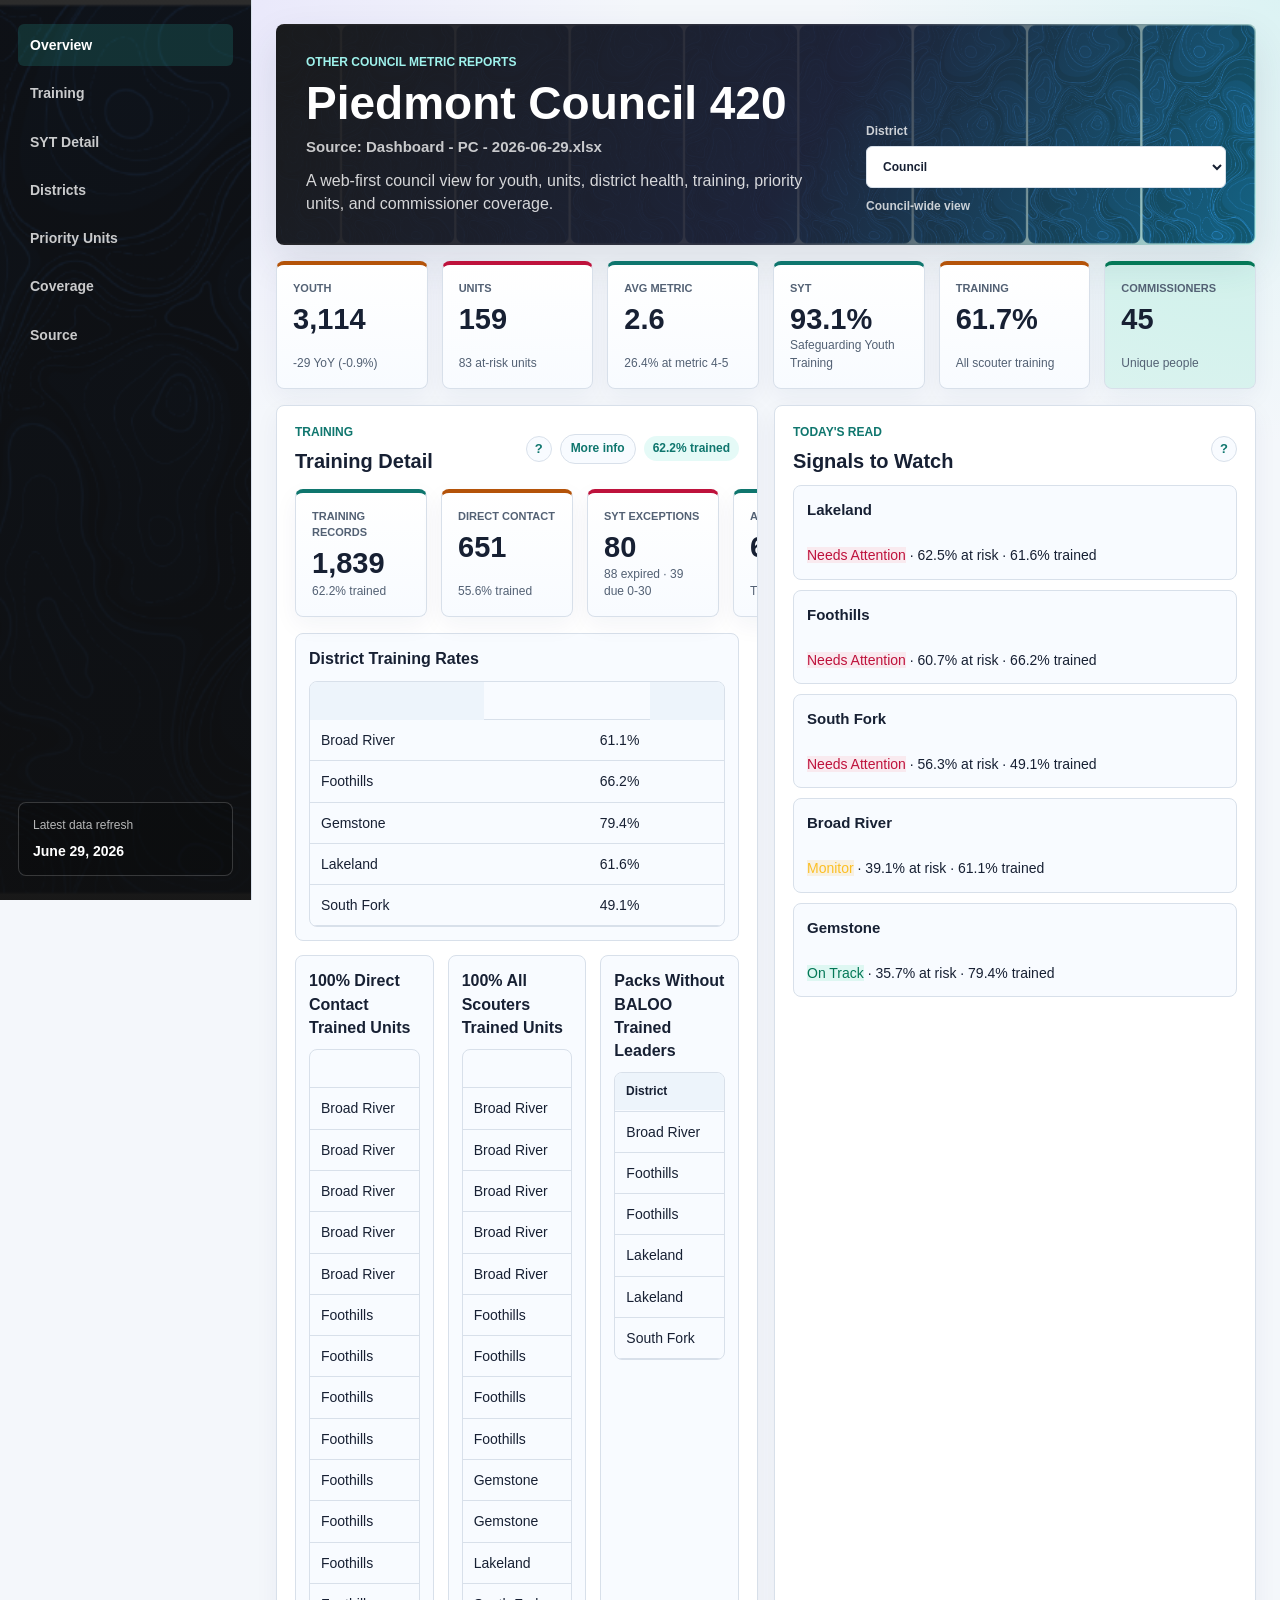
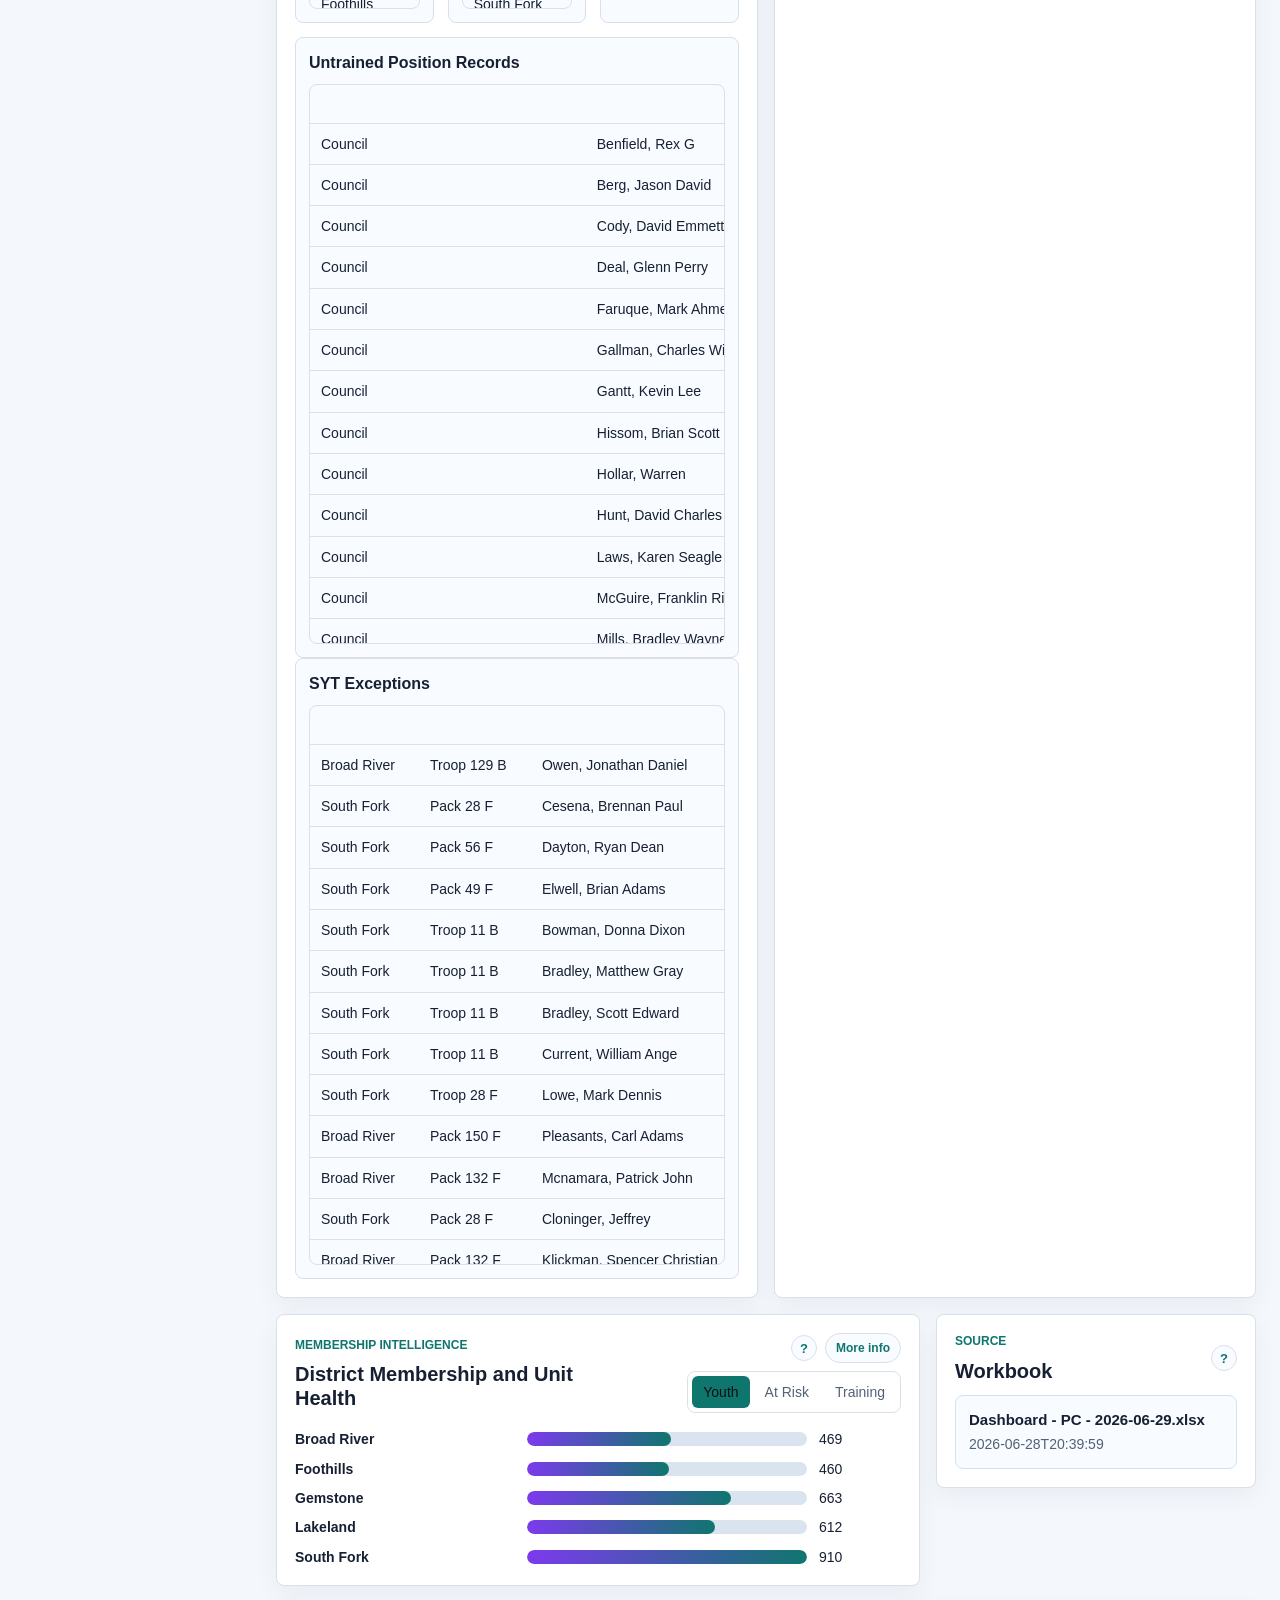
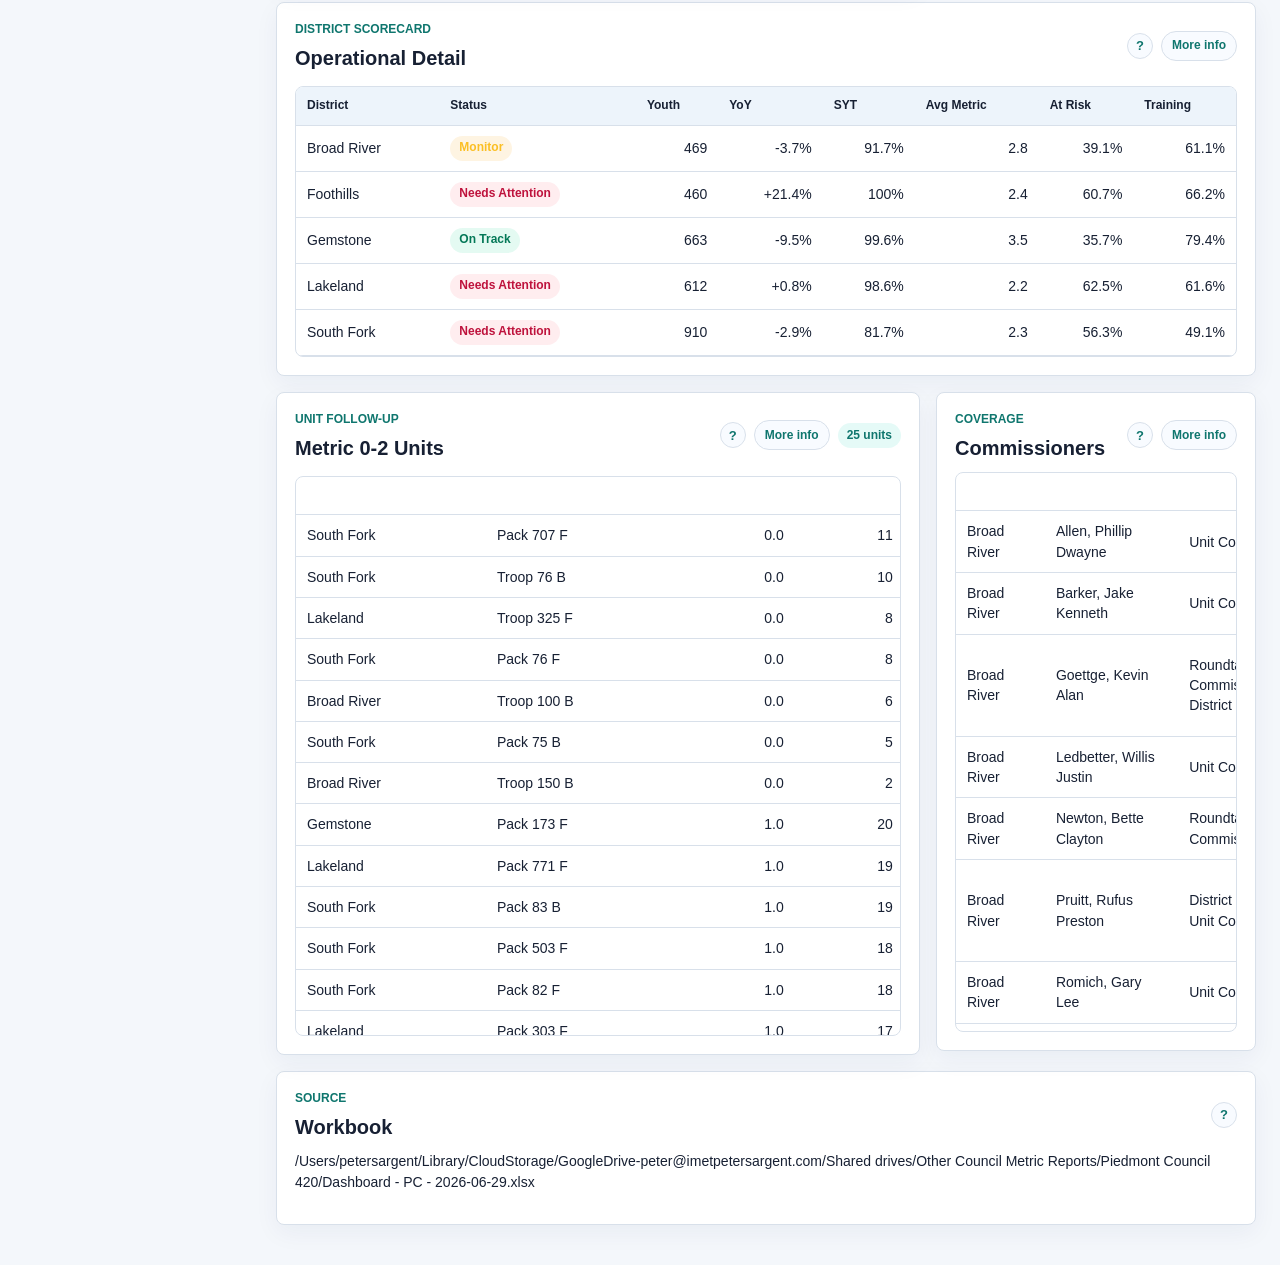
==== commit af4eb02a: "Add district filtering to all pages" ====
--- a/index.html
+++ b/index.html
@@ -4,7 +4,7 @@
   <meta charset="utf-8">
   <meta name="viewport" content="width=device-width, initial-scale=1">
   <title>Piedmont Council 420 Dashboard</title>
-  <link rel="stylesheet" href="assets/dashboard.css">
+  <link rel="stylesheet" href="assets/dashboard-20260702-district-filter-v4.css">
 </head>
 <body>
   <div class="app-shell">
@@ -29,6 +29,10 @@
           <p class="eyebrow">Other Council Metric Reports</p>
           <h1>Piedmont Council 420 <span class="title-data-date">Source: Dashboard - PC - 2026-06-29.xlsx</span></h1>
           <p class="lede">A web-first council view for youth, units, district health, training, priority units, and commissioner coverage.</p>
+        </div>
+        <div class="hero-actions masthead-filters" aria-label="Dashboard filters">
+          <label class="control"><span>District</span><select id="mastheadDistrictSelect"></select></label>
+          <p class="filter-note" id="mastheadFilterNote">Council-wide view</p>
         </div>
       </header>
 
@@ -107,6 +111,6 @@
     </main>
   </div>
   <script>window.COUNCIL_DATA = {"name":"Piedmont Council 420","slug":"piedmont-council-420","folder":"/Users/petersargent/Library/CloudStorage/GoogleDrive-peter@imetpetersargent.com/Shared drives/Other Council Metric Reports/Piedmont Council 420","source":"/Users/petersargent/Library/CloudStorage/GoogleDrive-peter@imetpetersargent.com/Shared drives/Other Council Metric Reports/Piedmont Council 420/Dashboard - PC - 2026-06-29.xlsx","source_name":"Dashboard - PC - 2026-06-29.xlsx","source_mtime":"2026-06-28T20:39:59","council":{"units":159.0,"members":3114.0,"last_year_members":3143.0,"yoy_delta":-29.0,"at_risk_units":83,"healthy_units":42,"commissioners":45,"unit_commissioners_only":26,"duplicate_commissioner_registrations":10,"yoy_pct":-0.00922685332484887,"at_risk_rate":0.5220125786163522,"healthy_rate":0.2641509433962264,"avg_metric":2.5660377358490565,"training_pct":0.6171163412119829,"syt_pct":0.9305040715720764,"status_counts":{"Monitor":1,"Needs Attention":3,"On Track":1}},"districts":[{"district":"Broad River","district_label":"Broad River 01","units":23.0,"members":469.0,"last_year_members":487.0,"yoy_delta":-18.0,"yoy_pct":-0.03696098562628337,"year_end_2025":606.0,"year_end_delta":-137.0,"year_end_pct":-0.22607260726072606,"syt_pct":0.9166666666666666,"pin_pct":0.9565217391304348,"district_chair":null,"district_commissioner":"Rufus Pruitt","field_exec":null,"avg_metric":2.782608695652174,"metric_0_2_rate":0.09,"metric_3_rate":0.07,"metric_4_5_rate":0.07,"ul_cc_trained_rate":0.4782608695652174,"small_unit_rate":0.7391304347826086,"membership_yoy_growth_rate":0.5652173913043478,"rank_advancement_rate":0.7391304347826086,"outdoor_rate":0.2608695652173913,"retention_rate":0.57,"packs":9.0,"pack_connect_pct":0.3333,"troops":12.0,"troop_connect_pct":0.75,"not_renewed_pct":0.0,"commissioner_trained_pct":0.5455,"training_pct":0.6111111111111112,"direct_contact_training_pct":0.6338028169014085,"at_risk_units":9,"healthy_units":7,"at_risk_rate":0.391304347826087,"healthy_rate":0.30434782608695654,"status":"Monitor"},{"district":"Foothills","district_label":"Foothills 10","units":28.0,"members":460.0,"last_year_members":379.0,"yoy_delta":81.0,"yoy_pct":0.21372031662269128,"year_end_2025":495.0,"year_end_delta":-35.0,"year_end_pct":-0.0707070707070707,"syt_pct":1.0,"pin_pct":0.8214285714285714,"district_chair":null,"district_commissioner":"Mitchell Cloud","field_exec":null,"avg_metric":2.357142857142857,"metric_0_2_rate":0.17,"metric_3_rate":0.07,"metric_4_5_rate":0.04,"ul_cc_trained_rate":0.39285714285714285,"small_unit_rate":0.5714285714285714,"membership_yoy_growth_rate":0.5714285714285714,"rank_advancement_rate":0.6785714285714286,"outdoor_rate":0.14285714285714285,"retention_rate":0.5096428571428572,"packs":10.0,"pack_connect_pct":0.0,"troops":12.0,"troop_connect_pct":0.0833,"not_renewed_pct":0.17859999999999998,"commissioner_trained_pct":1.0,"training_pct":0.6620370370370371,"direct_contact_training_pct":0.6190476190476191,"at_risk_units":17,"healthy_units":4,"at_risk_rate":0.6071428571428571,"healthy_rate":0.14285714285714285,"status":"Needs Attention"},{"district":"Gemstone","district_label":"Gemstone 11","units":28.0,"members":663.0,"last_year_members":733.0,"yoy_delta":-70.0,"yoy_pct":-0.09549795361527967,"year_end_2025":789.0,"year_end_delta":-126.0,"year_end_pct":-0.1596958174904943,"syt_pct":0.996268656716418,"pin_pct":0.8571428571428571,"district_chair":"Manuel Lopez","district_commissioner":"Tommy Deweese","field_exec":null,"avg_metric":3.4642857142857144,"metric_0_2_rate":0.1,"metric_3_rate":1.0,"metric_4_5_rate":0.17,"ul_cc_trained_rate":0.7142857142857143,"small_unit_rate":0.7857142857142857,"membership_yoy_growth_rate":0.6071428571428571,"rank_advancement_rate":0.7142857142857143,"outdoor_rate":0.6428571428571429,"retention_rate":0.4792857142857143,"packs":8.0,"pack_connect_pct":0.875,"troops":13.0,"troop_connect_pct":0.8462000000000001,"not_renewed_pct":0.035699999999999996,"commissioner_trained_pct":0.9286,"training_pct":0.7943107221006565,"direct_contact_training_pct":0.7125,"at_risk_units":10,"healthy_units":17,"at_risk_rate":0.35714285714285715,"healthy_rate":0.6071428571428571,"status":"On Track"},{"district":"Lakeland","district_label":"Lakeland 12","units":32.0,"members":612.0,"last_year_members":607.0,"yoy_delta":5.0,"yoy_pct":0.008237232289950576,"year_end_2025":729.0,"year_end_delta":-117.0,"year_end_pct":-0.16049382716049382,"syt_pct":0.985781990521327,"pin_pct":0.875,"district_chair":"David Metz","district_commissioner":"Daniel Schumann","field_exec":null,"avg_metric":2.21875,"metric_0_2_rate":0.2,"metric_3_rate":0.08,"metric_4_5_rate":0.04,"ul_cc_trained_rate":0.34375,"small_unit_rate":0.53125,"membership_yoy_growth_rate":0.59375,"rank_advancement_rate":0.6875,"outdoor_rate":0.0625,"retention_rate":0.591875,"packs":12.0,"pack_connect_pct":0.0833,"troops":18.0,"troop_connect_pct":0.16670000000000001,"not_renewed_pct":0.0313,"commissioner_trained_pct":0.7273000000000001,"training_pct":0.6155988857938719,"direct_contact_training_pct":0.5901639344262295,"at_risk_units":20,"healthy_units":4,"at_risk_rate":0.625,"healthy_rate":0.125,"status":"Needs Attention"},{"district":"South Fork","district_label":"South Fork 02","units":48.0,"members":910.0,"last_year_members":937.0,"yoy_delta":-27.0,"yoy_pct":-0.0288153681963714,"year_end_2025":1116.0,"year_end_delta":-206.0,"year_end_pct":-0.18458781362007168,"syt_pct":0.8174157303370787,"pin_pct":0.8958333333333334,"district_chair":null,"district_commissioner":"Jason Berg","field_exec":null,"avg_metric":2.2916666666666665,"metric_0_2_rate":0.27,"metric_3_rate":0.11,"metric_4_5_rate":0.1,"ul_cc_trained_rate":0.3541666666666667,"small_unit_rate":0.625,"membership_yoy_growth_rate":0.4791666666666667,"rank_advancement_rate":0.6875,"outdoor_rate":0.14583333333333334,"retention_rate":0.609375,"packs":20.0,"pack_connect_pct":0.15,"troops":20.0,"troop_connect_pct":0.15,"not_renewed_pct":0.0417,"commissioner_trained_pct":0.6667000000000001,"training_pct":0.4914383561643836,"direct_contact_training_pct":0.3691588785046729,"at_risk_units":27,"healthy_units":10,"at_risk_rate":0.5625,"healthy_rate":0.20833333333333334,"status":"Needs Attention"}],"training":{"available":true,"dive":{"available":true,"council":{"district":"Piedmont Council","district_label":"Piedmont Council","all_scouters_pct":0.6220772158781946,"direct_contact_pct":0.5560675883256528,"all_scouters_count":null,"direct_contact_count":null},"districts":[{"district":"Broad River","district_label":"Broad River 01","all_scouters_pct":0.6111111111111112,"direct_contact_pct":0.6338028169014085,"all_scouters_count":null,"direct_contact_count":null},{"district":"Foothills","district_label":"Foothills 10","all_scouters_pct":0.6620370370370371,"direct_contact_pct":0.6190476190476191,"all_scouters_count":null,"direct_contact_count":null},{"district":"Gemstone","district_label":"Gemstone 11","all_scouters_pct":0.7943107221006565,"direct_contact_pct":0.7125,"all_scouters_count":null,"direct_contact_count":null},{"district":"Lakeland","district_label":"Lakeland 12","all_scouters_pct":0.6155988857938719,"direct_contact_pct":0.5901639344262295,"all_scouters_count":null,"direct_contact_count":null},{"district":"South Fork","district_label":"South Fork 02","all_scouters_pct":0.4914383561643836,"direct_contact_pct":0.3691588785046729,"all_scouters_count":null,"direct_contact_count":null}],"direct_contact_honor_roll":[{"district":"Broad River","unit":"Pack 101 F"},{"district":"Broad River","unit":"Pack 121 F"},{"district":"Broad River","unit":"Troop 104 B"},{"district":"Broad River","unit":"Troop 402 B"},{"district":"Broad River","unit":"Troop 413 B"},{"district":"Foothills","unit":"Pack 190 F"},{"district":"Foothills","unit":"Pack 199 B"},{"district":"Foothills","unit":"Pack 260 F"},{"district":"Foothills","unit":"Pack 369 F"},{"district":"Foothills","unit":"Post 731"},{"district":"Foothills","unit":"Troop 192 B"},{"district":"Foothills","unit":"Troop 199 B"},{"district":"Foothills","unit":"Troop 899 B"},{"district":"Gemstone","unit":"Crew 314"},{"district":"Gemstone","unit":"Pack 173 F"},{"district":"Gemstone","unit":"Pack 363 B"},{"district":"Gemstone","unit":"Pack 377 F"},{"district":"Gemstone","unit":"Ship 171"},{"district":"Gemstone","unit":"Troop 373 F"},{"district":"Gemstone","unit":"Troop 1166 G"},{"district":"Gemstone","unit":"Troop 1314 F"},{"district":"Gemstone","unit":"Troop 5171 G"},{"district":"Lakeland","unit":"Pack 238 F"},{"district":"Lakeland","unit":"Pack 381 F"},{"district":"Lakeland","unit":"Post 392"},{"district":"Lakeland","unit":"Troop 238 B"},{"district":"Lakeland","unit":"Troop 275 B"},{"district":"Lakeland","unit":"Troop 325 F"},{"district":"Lakeland","unit":"Troop 1327 G"},{"district":"South Fork","unit":"Crew 6"},{"district":"South Fork","unit":"Pack 72 F"},{"district":"South Fork","unit":"Troop 59 B"},{"district":"South Fork","unit":"Troop 72 F"}],"all_scouters_honor_roll":[{"district":"Broad River","unit":"Pack 101 F"},{"district":"Broad River","unit":"Pack 121 F"},{"district":"Broad River","unit":"Troop 108 G"},{"district":"Broad River","unit":"Troop 402 B"},{"district":"Broad River","unit":"Troop 413 B"},{"district":"Foothills","unit":"Pack 190 F"},{"district":"Foothills","unit":"Pack 199 B"},{"district":"Foothills","unit":"Pack 260 F"},{"district":"Foothills","unit":"Troop 898 B"},{"district":"Gemstone","unit":"Pack 377 F"},{"district":"Gemstone","unit":"Troop 373 F"},{"district":"Lakeland","unit":"Troop 238 B"},{"district":"South Fork","unit":"Pack 72 F"}],"no_baloo_packs":[{"district":"Broad River","unit":"Pack 112 F"},{"district":"Foothills","unit":"Pack 199 B"},{"district":"Foothills","unit":"Pack 898 F"},{"district":"Lakeland","unit":"Pack 275 F"},{"district":"Lakeland","unit":"Pack 771 F"},{"district":"South Fork","unit":"Pack 72 F"}]},"people":{"available":true,"total":1839,"trained":1144,"trained_pct":0.6220772158781946,"direct_contact":651,"direct_contact_trained":362,"direct_contact_trained_pct":0.5560675883256528,"districts":[{"district":"Council","total":25,"trained":9,"trained_pct":0.36,"direct_contact":0,"direct_contact_trained":0,"direct_contact_trained_pct":null},{"district":"South Fork","total":584,"trained":287,"trained_pct":0.4914383561643836,"direct_contact":214,"direct_contact_trained":79,"direct_contact_trained_pct":0.3691588785046729},{"district":"Broad River","total":198,"trained":121,"trained_pct":0.6111111111111112,"direct_contact":71,"direct_contact_trained":45,"direct_contact_trained_pct":0.6338028169014085},{"district":"Lakeland","total":359,"trained":221,"trained_pct":0.6155988857938719,"direct_contact":122,"direct_contact_trained":72,"direct_contact_trained_pct":0.5901639344262295},{"district":"Foothills","total":216,"trained":143,"trained_pct":0.6620370370370371,"direct_contact":84,"direct_contact_trained":52,"direct_contact_trained_pct":0.6190476190476191},{"district":"Gemstone","total":457,"trained":363,"trained_pct":0.7943107221006565,"direct_contact":160,"direct_contact_trained":114,"direct_contact_trained_pct":0.7125}],"rows":[{"district":"Council","unit":"","unit_type":"","name":"Balog, Mark Lewis","position":"Council Executive Board Member","trained":true,"direct_contact":false,"mandatory_codes":"","classroom_codes":"","online_codes":"","syt_expires":"2027-02-11T00:00:00","hazardous_weather_expires":null,"baloo_expires":null},{"district":"Council","unit":"","unit_type":"","name":"Benfield, Rex G","position":"Council Executive Board Member","trained":false,"direct_contact":false,"mandatory_codes":"","classroom_codes":"H91","online_codes":"SCO_16001, SCO_16002, SCO_16003, SCO_16004, SCO_16005, SCO_16006, SCO_16007, SCO_16008, SCO_16009","syt_expires":"2027-06-03T00:00:00","hazardous_weather_expires":null,"baloo_expires":null},{"district":"Council","unit":"","unit_type":"","name":"Berg, Jason David","position":"Council Executive Board Member","trained":false,"direct_contact":false,"mandatory_codes":"","classroom_codes":"H91","online_codes":"SCO_16003, SCO_16004, SCO_16005, SCO_16006, SCO_16007, SCO_16008, SCO_16009","syt_expires":"2027-05-14T00:00:00","hazardous_weather_expires":null,"baloo_expires":null},{"district":"Council","unit":"","unit_type":"","name":"Cody, David Emmett","position":"Council Executive Board Member","trained":false,"direct_contact":false,"mandatory_codes":"","classroom_codes":"H91","online_codes":"SCO_1000, SCO_1002, SCO_16001, SCO_16002, SCO_16003, SCO_16004, SCO_16005, SCO_16006, SCO_16007, SCO_16008, SCO_16009","syt_expires":"2027-01-10T00:00:00","hazardous_weather_expires":null,"baloo_expires":null},{"district":"Council","unit":"","unit_type":"","name":"Culbreth, Michael Winder","position":"Merit Badge Counselor","trained":true,"direct_contact":false,"mandatory_codes":"","classroom_codes":"","online_codes":"","syt_expires":"2027-03-16T00:00:00","hazardous_weather_expires":null,"baloo_expires":null},{"district":"Council","unit":"","unit_type":"","name":"Deal, Glenn Perry","position":"Council Executive Board Member","trained":false,"direct_contact":false,"mandatory_codes":"","classroom_codes":"H91","online_codes":"SCO_1000, SCO_1002, SCO_16001, SCO_16002, SCO_16003, SCO_16004, SCO_16005, SCO_16006, SCO_16007, SCO_16008, SCO_16009","syt_expires":"2026-11-24T00:00:00","hazardous_weather_expires":null,"baloo_expires":null},{"district":"Council","unit":"","unit_type":"","name":"Faruque, Mark Ahmed","position":"Council Executive Board Member","trained":false,"direct_contact":false,"mandatory_codes":"","classroom_codes":"H91","online_codes":"SCO_1000, SCO_1002, SCO_16001, SCO_16002, SCO_16003, SCO_16004, SCO_16005, SCO_16006, SCO_16007, SCO_16008, SCO_16009","syt_expires":"2027-04-16T00:00:00","hazardous_weather_expires":null,"baloo_expires":null},{"district":"Council","unit":"","unit_type":"","name":"Fisher, Jeremy Eleazer","position":"Council Executive Board Member","trained":true,"direct_contact":false,"mandatory_codes":"","classroom_codes":"","online_codes":"","syt_expires":"2027-05-24T00:00:00","hazardous_weather_expires":null,"baloo_expires":null},{"district":"Council","unit":"","unit_type":"","name":"Gallman, Charles William","position":"Council Executive Board Member","trained":false,"direct_contact":false,"mandatory_codes":"","classroom_codes":"H91","online_codes":"SCO_1000, SCO_1002, SCO_16001, SCO_16002, SCO_16003, SCO_16004, SCO_16005, SCO_16006, SCO_16007, SCO_16008, SCO_16009","syt_expires":"2027-05-30T00:00:00","hazardous_weather_expires":null,"baloo_expires":null},{"district":"Council","unit":"","unit_type":"","name":"Gantt, Kevin Lee","position":"Council Executive Board Member","trained":false,"direct_contact":false,"mandatory_codes":"","classroom_codes":"H91","online_codes":"SCO_1000, SCO_1002, SCO_16001, SCO_16002, SCO_16003, SCO_16004, SCO_16005, SCO_16006, SCO_16007, SCO_16008, SCO_16009","syt_expires":"2027-02-15T00:00:00","hazardous_weather_expires":null,"baloo_expires":null},{"district":"Council","unit":"","unit_type":"","name":"Goettge, Kevin Alan","position":"Roundtable Commissioner","trained":true,"direct_contact":false,"mandatory_codes":"","classroom_codes":"","online_codes":"","syt_expires":"2026-11-28T00:00:00","hazardous_weather_expires":null,"baloo_expires":null},{"district":"Council","unit":"","unit_type":"","name":"Hissom, Brian Scott","position":"Council Executive Board Member","trained":false,"direct_contact":false,"mandatory_codes":"","classroom_codes":"H91","online_codes":"SCO_16001, SCO_16002, SCO_16003, SCO_16004, SCO_16005, SCO_16006, SCO_16007, SCO_16008, SCO_16009","syt_expires":"2027-05-25T00:00:00","hazardous_weather_expires":null,"baloo_expires":null},{"district":"Council","unit":"","unit_type":"","name":"Hollar, Warren ","position":"Council Executive Board Member","trained":false,"direct_contact":false,"mandatory_codes":"","classroom_codes":"H91","online_codes":"SCO_16001, SCO_16002, SCO_16003, SCO_16004, SCO_16005, SCO_16006, SCO_16007, SCO_16008, SCO_16009","syt_expires":"2027-01-25T00:00:00","hazardous_weather_expires":null,"baloo_expires":null},{"district":"Council","unit":"","unit_type":"","name":"Hunt, David Charles","position":"Council Executive Board Member","trained":false,"direct_contact":false,"mandatory_codes":"","classroom_codes":"H91","online_codes":"SCO_1000, SCO_1002, SCO_16001, SCO_16002, SCO_16003, SCO_16004, SCO_16005, SCO_16006, SCO_16007, SCO_16008, SCO_16009","syt_expires":"2027-05-30T00:00:00","hazardous_weather_expires":null,"baloo_expires":null},{"district":"Council","unit":"","unit_type":"","name":"Laws, Karen Seagle","position":"Council Executive Board Member","trained":false,"direct_contact":false,"mandatory_codes":"","classroom_codes":"H91","online_codes":"SCO_16001, SCO_16002, SCO_16003, SCO_16004, SCO_16005, SCO_16006, SCO_16007, SCO_16008, SCO_16009","syt_expires":"2027-05-27T00:00:00","hazardous_weather_expires":null,"baloo_expires":null},{"district":"Council","unit":"","unit_type":"","name":"McClamrock, William Kimbrough","position":"Council Executive Board Member","trained":true,"direct_contact":false,"mandatory_codes":"","classroom_codes":"","online_codes":"","syt_expires":"2027-06-02T00:00:00","hazardous_weather_expires":null,"baloo_expires":null},{"district":"Council","unit":"","unit_type":"","name":"McDonald, Bryan Rebel","position":"Council Executive Board Member","trained":true,"direct_contact":false,"mandatory_codes":"","classroom_codes":"","online_codes":"","syt_expires":"2027-02-09T00:00:00","hazardous_weather_expires":null,"baloo_expires":null},{"district":"Council","unit":"","unit_type":"","name":"McGuire, Franklin Riley","position":"Council Executive Board Member","trained":false,"direct_contact":false,"mandatory_codes":"","classroom_codes":"H91","online_codes":"SCO_1000, SCO_1002, SCO_16001, SCO_16002, SCO_16003, SCO_16004, SCO_16005, SCO_16006, SCO_16007, SCO_16008, SCO_16009","syt_expires":"2027-05-31T00:00:00","hazardous_weather_expires":null,"baloo_expires":null},{"district":"Council","unit":"","unit_type":"","name":"Mills, Bradley Wayne","position":"Council Executive Board Member","trained":false,"direct_contact":false,"mandatory_codes":"","classroom_codes":"H91","online_codes":"SCO_1000, SCO_1002, SCO_16001, SCO_16002, SCO_16003, SCO_16004, SCO_16005, SCO_16006, SCO_16007, SCO_16008, SCO_16009","syt_expires":"2027-04-08T00:00:00","hazardous_weather_expires":null,"baloo_expires":null},{"district":"Council","unit":"","unit_type":"","name":"Pearson, Sebrena Stevenson","position":"Council Executive Board Member","trained":true,"direct_contact":false,"mandatory_codes":"","classroom_codes":"","online_codes":"","syt_expires":"2027-06-01T00:00:00","hazardous_weather_expires":null,"baloo_expires":null},{"district":"Council","unit":"","unit_type":"","name":"Sevilla, Richard John","position":"Council Commissioner","trained":true,"direct_contact":false,"mandatory_codes":"","classroom_codes":"","online_codes":"","syt_expires":"2027-03-24T00:00:00","hazardous_weather_expires":null,"baloo_expires":null},{"district":"Council","unit":"","unit_type":"","name":"Skillestad, Mark Thomas","position":"Council Executive Board Member","trained":false,"direct_contact":false,"mandatory_codes":"","classroom_codes":"H91","online_codes":"SCO_1000, SCO_1002, SCO_16001, SCO_16002, SCO_16003, SCO_16004, SCO_16005, SCO_16006, SCO_16007, SCO_16008, SCO_16009","syt_expires":"2026-10-28T00:00:00","hazardous_weather_expires":null,"baloo_expires":null},{"district":"Council","unit":"","unit_type":"","name":"Skillestad, Mark Thomas","position":"Council Treasurer","trained":false,"direct_contact":false,"mandatory_codes":"","classroom_codes":"H91","online_codes":"SCO_1000, SCO_1002, SCO_16001, SCO_16002, SCO_16003, SCO_16004, SCO_16005, SCO_16006, SCO_16007, SCO_16008, SCO_16009","syt_expires":"2026-10-28T00:00:00","hazardous_weather_expires":null,"baloo_expires":null},{"district":"Council","unit":"","unit_type":"","name":"Stoudt, Jeffrey Lee","position":"Council Executive Board Member","trained":false,"direct_contact":false,"mandatory_codes":"","classroom_codes":"H91","online_codes":"SCO_16003, SCO_16004, SCO_16005, SCO_16006, SCO_16007, SCO_16008, SCO_16009","syt_expires":"2026-07-14T00:00:00","hazardous_weather_expires":null,"baloo_expires":null},{"district":"Council","unit":"","unit_type":"","name":"Williamson, Mark Bascom","position":"Council Executive Board Member","trained":true,"direct_contact":false,"mandatory_codes":"","classroom_codes":"","online_codes":"","syt_expires":"2027-03-11T00:00:00","hazardous_weather_expires":null,"baloo_expires":null},{"district":"Broad River","unit":"","unit_type":"","name":"Allen, Phillip Dwayne","position":"Unit Commissioner","trained":false,"direct_contact":false,"mandatory_codes":"","classroom_codes":"SCO_770, SCO_771, SCO_772, SCO_773, SCO_774, SCO_775, SCO_776, SCO_777, SCO_778, SCO_779, SCO_780, SCO_781","online_codes":"","syt_expires":"2027-06-02T00:00:00","hazardous_weather_expires":null,"baloo_expires":null},{"district":"Broad River","unit":"","unit_type":"","name":"Barker, Jake Kenneth","position":"Unit Commissioner","trained":true,"direct_contact":false,"mandatory_codes":"","classroom_codes":"","online_codes":"","syt_expires":"2027-03-27T00:00:00","hazardous_weather_expires":null,"baloo_expires":null},{"district":"Broad River","unit":"","unit_type":"","name":"Bolin, Dennis Gary","position":"Merit Badge Counselor","trained":true,"direct_contact":false,"mandatory_codes":"","classroom_codes":"","online_codes":"","syt_expires":"2027-04-02T00:00:00","hazardous_weather_expires":null,"baloo_expires":null},{"district":"Broad River","unit":"","unit_type":"","name":"Costner, Elbert Stephen","position":"District Committee Member","trained":false,"direct_contact":false,"mandatory_codes":"","classroom_codes":"D61","online_codes":"SCO_1000, SCO_1002, SCO_1004, SCO_1005, SCO_1006, SCO_1007, SCO_11012, SCO_11013, SCO_11016, SCO_11017, SCO_11059, SCO_1109, SCO_11105, SCO_11106, SCO_11107, SCO_11108, SCO_1264, SCO_1502, SCO_1503, SCO_1504, SCO_1505, SCO_1508, SCO_1509, SCO_1510, SCO_607","syt_expires":"2027-06-10T00:00:00","hazardous_weather_expires":null,"baloo_expires":null},{"district":"Broad River","unit":"","unit_type":"","name":"Estridge, David A","position":"Merit Badge Counselor","trained":true,"direct_contact":false,"mandatory_codes":"","classroom_codes":"","online_codes":"","syt_expires":"2027-05-28T00:00:00","hazardous_weather_expires":null,"baloo_expires":null},{"district":"Broad River","unit":"","unit_type":"","name":"Goettge, Kevin Alan","position":"District Member-at-Large","trained":false,"direct_contact":false,"mandatory_codes":"","classroom_codes":"","online_codes":"SCO_1000, SCO_1002, SCO_1004, SCO_1005, SCO_1006, SCO_1007, SCO_11012, SCO_11013, SCO_11016, SCO_11017, SCO_11059, SCO_1109, SCO_11105, SCO_11106, SCO_11107, SCO_11108, SCO_1264, SCO_1502, SCO_1503, SCO_1504, SCO_1505, SCO_1508, SCO_1509, SCO_1510, SCO_607","syt_expires":"2026-11-28T00:00:00","hazardous_weather_expires":null,"baloo_expires":null},{"district":"Broad River","unit":"","unit_type":"","name":"Goettge, Kevin Alan","position":"Roundtable Commissioner","trained":true,"direct_contact":false,"mandatory_codes":"","classroom_codes":"","online_codes":"","syt_expires":"2026-11-28T00:00:00","hazardous_weather_expires":null,"baloo_expires":null},{"district":"Broad River","unit":"","unit_type":"","name":"Goettge, Kevin Alan","position":"Asst. District Commissioner","trained":false,"direct_contact":false,"mandatory_codes":"","classroom_codes":"","online_codes":"","syt_expires":"2026-11-28T00:00:00","hazardous_weather_expires":null,"baloo_expires":null},{"district":"Broad River","unit":"","unit_type":"","name":"Goettge, Kevin Alan","position":"Asst. District Commissioner","trained":true,"direct_contact":false,"mandatory_codes":"","classroom_codes":"","online_codes":"","syt_expires":"2026-11-28T00:00:00","hazardous_weather_expires":null,"baloo_expires":null},{"district":"Broad River","unit":"","unit_type":"","name":"Greene, Donnie Lee","position":"District Member-at-Large","trained":false,"direct_contact":false,"mandatory_codes":"","classroom_codes":"","online_codes":"SCO_1000, SCO_1002, SCO_1004, SCO_1005, SCO_1006, SCO_1007, SCO_11012, SCO_11013, SCO_11016, SCO_11017, SCO_11059, SCO_1109, SCO_11105, SCO_11106, SCO_11107, SCO_11108, SCO_1264, SCO_1502, SCO_1503, SCO_1504, SCO_1505, SCO_1508, SCO_1509, SCO_1510, SCO_607","syt_expires":"2027-05-31T00:00:00","hazardous_weather_expires":null,"baloo_expires":null},{"district":"Broad River","unit":"","unit_type":"","name":"Humes, Julia Lynn","position":"Merit Badge Counselor","trained":true,"direct_contact":false,"mandatory_codes":"","classroom_codes":"","online_codes":"","syt_expires":"2027-04-09T00:00:00","hazardous_weather_expires":null,"baloo_expires":null},{"district":"Broad River","unit":"","unit_type":"","name":"Kaiser, John ","position":"Merit Badge Counselor","trained":true,"direct_contact":false,"mandatory_codes":"","classroom_codes":"","online_codes":"","syt_expires":"2027-05-31T00:00:00","hazardous_weather_expires":null,"baloo_expires":null},{"district":"Broad River","unit":"","unit_type":"","name":"Ledbetter, Willis Justin","position":"Unit Commissioner","trained":false,"direct_contact":false,"mandatory_codes":"","classroom_codes":"SCO_773, SCO_774, SCO_775, SCO_776","online_codes":"","syt_expires":"2027-04-08T00:00:00","hazardous_weather_expires":null,"baloo_expires":null},{"district":"Broad River","unit":"","unit_type":"","name":"Newton, Bette Clayton","position":"Roundtable Commissioner","trained":true,"direct_contact":false,"mandatory_codes":"","classroom_codes":"","online_codes":"","syt_expires":"2027-05-28T00:00:00","hazardous_weather_expires":null,"baloo_expires":null},{"district":"Broad River","unit":"","unit_type":"","name":"Pruemer, Anthony Scott","position":"Merit Badge Counselor","trained":true,"direct_contact":false,"mandatory_codes":"","classroom_codes":"","online_codes":"","syt_expires":"2027-04-22T00:00:00","hazardous_weather_expires":null,"baloo_expires":null},{"district":"Broad River","unit":"","unit_type":"","name":"Pruemer, Trudee Maree","position":"District Member-at-Large","trained":true,"direct_contact":false,"mandatory_codes":"","classroom_codes":"","online_codes":"","syt_expires":"2027-05-14T00:00:00","hazardous_weather_expires":null,"baloo_expires":null},{"district":"Broad River","unit":"","unit_type":"","name":"Pruitt, Rufus Preston","position":"Unit Commissioner","trained":true,"direct_contact":false,"mandatory_codes":"","classroom_codes":"","online_codes":"","syt_expires":"2027-05-15T00:00:00","hazardous_weather_expires":null,"baloo_expires":null},{"district":"Broad River","unit":"","unit_type":"","name":"Pruitt, Rufus Preston","position":"Merit Badge Counselor","trained":true,"direct_contact":false,"mandatory_codes":"","classroom_codes":"","online_codes":"","syt_expires":"2027-05-15T00:00:00","hazardous_weather_expires":null,"baloo_expires":null},{"district":"Broad River","unit":"","unit_type":"","name":"Pruitt, Rufus Preston","position":"District Commissioner","trained":true,"direct_contact":false,"mandatory_codes":"","classroom_codes":"","online_codes":"","syt_expires":"2027-05-15T00:00:00","hazardous_weather_expires":null,"baloo_expires":null},{"district":"Broad River","unit":"","unit_type":"","name":"Romich, Gary Lee","position":"Unit Commissioner","trained":true,"direct_contact":false,"mandatory_codes":"","classroom_codes":"","online_codes":"","syt_expires":"2027-05-21T00:00:00","hazardous_weather_expires":null,"baloo_expires":null},{"district":"Broad River","unit":"","unit_type":"","name":"Tuttle, Randy Mark","position":"Roundtable Commissioner","trained":false,"direct_contact":false,"mandatory_codes":"","classroom_codes":"SCO_771, SCO_777, SCO_782, SCO_783, SCO_784, SCO_785, SCO_786, SCO_787, SCO_904","online_codes":"","syt_expires":"2027-05-27T00:00:00","hazardous_weather_expires":null,"baloo_expires":null},{"district":"Broad River","unit":"","unit_type":"","name":"Velky, Stephen Edward","position":"Merit Badge Counselor","trained":true,"direct_contact":false,"mandatory_codes":"","classroom_codes":"","online_codes":"","syt_expires":"2027-05-31T00:00:00","hazardous_weather_expires":null,"baloo_expires":null},{"district":"Broad River","unit":"","unit_type":"","name":"Vestal, Michael Brandon","position":"Roundtable Commissioner","trained":false,"direct_contact":false,"mandatory_codes":"","classroom_codes":"SCO_771, SCO_777, SCO_782, SCO_783, SCO_784, SCO_785, SCO_786, SCO_787, SCO_904","online_codes":"","syt_expires":"2027-05-28T00:00:00","hazardous_weather_expires":null,"baloo_expires":null},{"district":"Broad River","unit":"Pack 92 F","unit_type":"Pack","name":"Bolin, Dennis Gary","position":"Committee Member","trained":false,"direct_contact":false,"mandatory_codes":"","classroom_codes":"C60","online_codes":"SCO_450, SCO_451, SCO_454, SCO_459, SCO_460, SCO_461, SCO_462, SCO_463, SCO_466","syt_expires":"2027-04-02T00:00:00","hazardous_weather_expires":null,"baloo_expires":null},{"district":"Broad River","unit":"Pack 92 F","unit_type":"Pack","name":"McComas, Gregory ","position":"Committee Member","trained":false,"direct_contact":false,"mandatory_codes":"","classroom_codes":"C60","online_codes":"SCO_450, SCO_451, SCO_454, SCO_459, SCO_460, SCO_461, SCO_462, SCO_463, SCO_466","syt_expires":"2027-05-24T00:00:00","hazardous_weather_expires":null,"baloo_expires":"Yes"},{"district":"Broad River","unit":"Pack 92 F","unit_type":"Pack","name":"Oakley, Joseph Wayne","position":"Cubmaster","trained":false,"direct_contact":true,"mandatory_codes":"SCO_800","classroom_codes":"C40","online_codes":"SCO_450, SCO_451, SCO_453, SCO_454, SCO_457, SCO_458, SCO_460, SCO_461, SCO_462, SCO_463, SCO_464, SCO_465, SCO_466","syt_expires":"2027-03-24T00:00:00","hazardous_weather_expires":"SCO_800","baloo_expires":null},{"district":"Broad River","unit":"Pack 92 F","unit_type":"Pack","name":"Velky, Stephen Edward","position":"Committee Chair","trained":false,"direct_contact":false,"mandatory_codes":"","classroom_codes":"C60","online_codes":"SCO_450, SCO_451, SCO_453, SCO_454, SCO_459, SCO_460, SCO_461, SCO_462, SCO_463, SCO_465, SCO_466, SCO_467, SCO_468, SCO_469","syt_expires":"2027-05-31T00:00:00","hazardous_weather_expires":null,"baloo_expires":null},{"district":"Broad River","unit":"Pack 92 F","unit_type":"Pack","name":"Velky, Stephen Edward","position":"Chartered Organization Rep.","trained":false,"direct_contact":false,"mandatory_codes":"","classroom_codes":"D72","online_codes":"SCO_267, SCO_268, SCO_269, SCO_270","syt_expires":"2027-05-31T00:00:00","hazardous_weather_expires":null,"baloo_expires":null},{"district":"Broad River","unit":"Pack 101 F","unit_type":"Pack","name":"Barker, Tammy ","position":"Den Leader","trained":true,"direct_contact":true,"mandatory_codes":"","classroom_codes":"","online_codes":"","syt_expires":"2027-04-29T00:00:00","hazardous_weather_expires":"2028-06-14T00:00:00","baloo_expires":null},{"district":"Broad River","unit":"Pack 101 F","unit_type":"Pack","name":"Cabaniss, Garry Marshall","position":"Chartered Organization Rep.","trained":true,"direct_contact":false,"mandatory_codes":"","classroom_codes":"","online_codes":"","syt_expires":"2027-05-21T00:00:00","hazardous_weather_expires":null,"baloo_expires":null},{"district":"Broad River","unit":"Pack 101 F","unit_type":"Pack","name":"Dellinger, Samantha Ann","position":"Den Leader","trained":true,"direct_contact":true,"mandatory_codes":"","classroom_codes":"","online_codes":"","syt_expires":"2026-12-17T00:00:00","hazardous_weather_expires":"2027-06-21T00:00:00","baloo_expires":"Yes"},{"district":"Broad River","unit":"Pack 101 F","unit_type":"Pack","name":"Hayes Franz, Edith Charlene","position":"Committee Member","trained":true,"direct_contact":false,"mandatory_codes":"","classroom_codes":"","online_codes":"","syt_expires":"2026-08-28T00:00:00","hazardous_weather_expires":null,"baloo_expires":null},{"district":"Broad River","unit":"Pack 101 F","unit_type":"Pack","name":"Humes, Julia Lynn","position":"Den Leader","trained":true,"direct_contact":true,"mandatory_codes":"","classroom_codes":"","online_codes":"","syt_expires":"2027-04-09T00:00:00","hazardous_weather_expires":"2027-06-22T00:00:00","baloo_expires":"Yes"},{"district":"Broad River","unit":"Pack 101 F","unit_type":"Pack","name":"Rumfelt, Walter James","position":"Committee Chair","trained":true,"direct_contact":false,"mandatory_codes":"","classroom_codes":"","online_codes":"","syt_expires":"2027-05-29T00:00:00","hazardous_weather_expires":null,"baloo_expires":null},{"district":"Broad River","unit":"Pack 101 F","unit_type":"Pack","name":"Sprinkle, Daniel Justus","position":"Cubmaster","trained":true,"direct_contact":true,"mandatory_codes":"","classroom_codes":"","online_codes":"","syt_expires":"2027-05-20T00:00:00","hazardous_weather_expires":"2027-01-17T00:00:00","baloo_expires":"Yes"},{"district":"Broad River","unit":"Pack 101 F","unit_type":"Pack","name":"Summey, Beatrice Jane","position":"Committee Member","trained":true,"direct_contact":false,"mandatory_codes":"","classroom_codes":"","online_codes":"","syt_expires":"2026-06-23T00:00:00","hazardous_weather_expires":null,"baloo_expires":"Yes"},{"district":"Broad River","unit":"Pack 112 F","unit_type":"Pack","name":"Esposito, Jennifer M","position":"Committee Member","trained":true,"direct_contact":false,"mandatory_codes":"","classroom_codes":"","online_codes":"","syt_expires":"2027-05-29T00:00:00","hazardous_weather_expires":null,"baloo_expires":null},{"district":"Broad River","unit":"Pack 112 F","unit_type":"Pack","name":"Higdon, Josephine Anne","position":"Pack Trainer","trained":false,"direct_contact":false,"mandatory_codes":"D70","classroom_codes":"C60, D70","online_codes":"SCO_20014, SCO_20015, SCO_20016, SCO_20017, SCO_20018, SCO_20019, SCO_20020, SCO_20021, SCO_450, SCO_451, SCO_454, SCO_459, SCO_460, SCO_461, SCO_462, SCO_463, SCO_466","syt_expires":"2027-06-09T00:00:00","hazardous_weather_expires":null,"baloo_expires":null},{"district":"Broad River","unit":"Pack 117 F","unit_type":"Pack","name":"Bridges, Darryl Bruce","position":"Committee Chair","trained":false,"direct_contact":false,"mandatory_codes":"","classroom_codes":"C60","online_codes":"SCO_450, SCO_451, SCO_453, SCO_454, SCO_459, SCO_460, SCO_461, SCO_462, SCO_463, SCO_465, SCO_466, SCO_467, SCO_468, SCO_469","syt_expires":"2027-05-25T00:00:00","hazardous_weather_expires":null,"baloo_expires":null},{"district":"Broad River","unit":"Pack 117 F","unit_type":"Pack","name":"Cook, Matthew Neal","position":"Committee Member","trained":true,"direct_contact":false,"mandatory_codes":"","classroom_codes":"","online_codes":"","syt_expires":"2027-01-09T00:00:00","hazardous_weather_expires":null,"baloo_expires":null},{"district":"Broad River","unit":"Pack 117 F","unit_type":"Pack","name":"Greene, Tommy Clatus","position":"Chartered Organization Rep.","trained":false,"direct_contact":false,"mandatory_codes":"","classroom_codes":"D72","online_codes":"SCO_267, SCO_268, SCO_269, SCO_270","syt_expires":"2027-06-15T00:00:00","hazardous_weather_expires":null,"baloo_expires":null},{"district":"Broad River","unit":"Pack 117 F","unit_type":"Pack","name":"Harris, Brett Thomas","position":"Den Leader","trained":true,"direct_contact":true,"mandatory_codes":"","classroom_codes":"","online_codes":"","syt_expires":"2027-03-06T00:00:00","hazardous_weather_expires":"2027-04-21T00:00:00","baloo_expires":null},{"district":"Broad River","unit":"Pack 117 F","unit_type":"Pack","name":"Harris, Ruth Clemens","position":"Den Leader","trained":true,"direct_contact":true,"mandatory_codes":"","classroom_codes":"","online_codes":"","syt_expires":"2027-05-30T00:00:00","hazardous_weather_expires":"2027-04-21T00:00:00","baloo_expires":null},{"district":"Broad River","unit":"Pack 117 F","unit_type":"Pack","name":"Harris, Ruth Clemens","position":"Cubmaster","trained":false,"direct_contact":true,"mandatory_codes":"","classroom_codes":"C40","online_codes":"SCO_458","syt_expires":"2027-05-30T00:00:00","hazardous_weather_expires":"2027-04-21T00:00:00","baloo_expires":null},{"district":"Broad River","unit":"Pack 117 F","unit_type":"Pack","name":"Pruemer, Trudee Maree","position":"Committee Member","trained":true,"direct_contact":false,"mandatory_codes":"","classroom_codes":"","online_codes":"","syt_expires":"2027-05-14T00:00:00","hazardous_weather_expires":null,"baloo_expires":"Yes"},{"district":"Broad River","unit":"Pack 121 F","unit_type":"Pack","name":"Barker, Jake Kenneth","position":"Committee Member","trained":true,"direct_contact":false,"mandatory_codes":"","classroom_codes":"","online_codes":"","syt_expires":"2027-03-27T00:00:00","hazardous_weather_expires":null,"baloo_expires":null},{"district":"Broad River","unit":"Pack 121 F","unit_type":"Pack","name":"Hutchins, James ","position":"Chartered Organization Rep.","trained":true,"direct_contact":false,"mandatory_codes":"","classroom_codes":"","online_codes":"","syt_expires":"2027-03-31T00:00:00","hazardous_weather_expires":null,"baloo_expires":null},{"district":"Broad River","unit":"Pack 121 F","unit_type":"Pack","name":"Hutchins, James ","position":"Committee Chair","trained":true,"direct_contact":false,"mandatory_codes":"","classroom_codes":"","online_codes":"","syt_expires":"2027-03-31T00:00:00","hazardous_weather_expires":null,"baloo_expires":null},{"district":"Broad River","unit":"Pack 121 F","unit_type":"Pack","name":"Hutchins, James ","position":"Committee Member","trained":true,"direct_contact":false,"mandatory_codes":"","classroom_codes":"","online_codes":"","syt_expires":"2027-03-31T00:00:00","hazardous_weather_expires":null,"baloo_expires":null},{"district":"Broad River","unit":"Pack 121 F","unit_type":"Pack","name":"Matchin, Jordan ","position":"Den Leader","trained":true,"direct_contact":true,"mandatory_codes":"","classroom_codes":"","online_codes":"","syt_expires":"2027-06-07T00:00:00","hazardous_weather_expires":"2026-09-13T00:00:00","baloo_expires":"Yes"},{"district":"Broad River","unit":"Pack 121 F","unit_type":"Pack","name":"Newton, Bette Clayton","position":"Cubmaster","trained":true,"direct_contact":true,"mandatory_codes":"","classroom_codes":"","online_codes":"","syt_expires":"2027-05-28T00:00:00","hazardous_weather_expires":"2027-04-19T00:00:00","baloo_expires":"Yes"},{"district":"Broad River","unit":"Pack 132 F","unit_type":"Pack","name":"Graudszus, Melissa Jill","position":"Committee Chair","trained":true,"direct_contact":false,"mandatory_codes":"","classroom_codes":"","online_codes":"","syt_expires":"2026-05-31T00:00:00","hazardous_weather_expires":null,"baloo_expires":null},{"district":"Broad River","unit":"Pack 132 F","unit_type":"Pack","name":"Hankins, Katharine Salter","position":"Den Leader","trained":true,"direct_contact":true,"mandatory_codes":"","classroom_codes":"","online_codes":"","syt_expires":"2027-05-28T00:00:00","hazardous_weather_expires":"2028-05-17T00:00:00","baloo_expires":null},{"district":"Broad River","unit":"Pack 132 F","unit_type":"Pack","name":"Hankins, Katharine Salter","position":"Committee Member","trained":false,"direct_contact":false,"mandatory_codes":"","classroom_codes":"C60","online_codes":"SCO_459","syt_expires":"2027-05-28T00:00:00","hazardous_weather_expires":null,"baloo_expires":null},{"district":"Broad River","unit":"Pack 132 F","unit_type":"Pack","name":"Hutchins, James ","position":"Chartered Organization Rep.","trained":true,"direct_contact":false,"mandatory_codes":"","classroom_codes":"","online_codes":"","syt_expires":"2027-03-31T00:00:00","hazardous_weather_expires":null,"baloo_expires":null},{"district":"Broad River","unit":"Pack 132 F","unit_type":"Pack","name":"Hutchins, James ","position":"Committee Member","trained":true,"direct_contact":false,"mandatory_codes":"","classroom_codes":"","online_codes":"","syt_expires":"2027-03-31T00:00:00","hazardous_weather_expires":null,"baloo_expires":null},{"district":"Broad River","unit":"Pack 132 F","unit_type":"Pack","name":"Klickman, Spencer Christian","position":"Den Leader","trained":false,"direct_contact":true,"mandatory_codes":"Y01","classroom_codes":"C42","online_codes":"","syt_expires":"2026-05-31T00:00:00","hazardous_weather_expires":"2027-04-09T00:00:00","baloo_expires":null},{"district":"Broad River","unit":"Pack 132 F","unit_type":"Pack","name":"Matchin, Jordan ","position":"Committee Member","trained":true,"direct_contact":false,"mandatory_codes":"","classroom_codes":"","online_codes":"","syt_expires":"2027-06-07T00:00:00","hazardous_weather_expires":null,"baloo_expires":"Yes"},{"district":"Broad River","unit":"Pack 132 F","unit_type":"Pack","name":"Mcnamara, Patrick John","position":"Den Leader","trained":false,"direct_contact":true,"mandatory_codes":"Y01","classroom_codes":"C42","online_codes":"","syt_expires":"2026-05-31T00:00:00","hazardous_weather_expires":"2027-03-24T00:00:00","baloo_expires":null},{"district":"Broad River","unit":"Pack 132 F","unit_type":"Pack","name":"Vestal, Michael Brandon","position":"Cubmaster","trained":true,"direct_contact":true,"mandatory_codes":"","classroom_codes":"","online_codes":"","syt_expires":"2027-05-28T00:00:00","hazardous_weather_expires":"2027-01-29T00:00:00","baloo_expires":"Yes"},{"district":"Broad River","unit":"Pack 150 F","unit_type":"Pack","name":"Corn, Jessica Johnson","position":"Den Leader","trained":false,"direct_contact":true,"mandatory_codes":"","classroom_codes":"C42","online_codes":"SCO_453, SCO_455, SCO_456, SCO_457, SCO_460, SCO_461","syt_expires":"2026-11-03T00:00:00","hazardous_weather_expires":"2028-03-29T00:00:00","baloo_expires":null},{"district":"Broad River","unit":"Pack 150 F","unit_type":"Pack","name":"Cowan, Eugene Woodford","position":"Committee Member","trained":false,"direct_contact":false,"mandatory_codes":"","classroom_codes":"C60","online_codes":"SCO_450, SCO_451, SCO_454, SCO_459, SCO_460, SCO_461, SCO_462, SCO_463, SCO_466","syt_expires":"2027-01-12T00:00:00","hazardous_weather_expires":null,"baloo_expires":null},{"district":"Broad River","unit":"Pack 150 F","unit_type":"Pack","name":"Danigel, Christopher Eberhard","position":"Den Leader","trained":false,"direct_contact":true,"mandatory_codes":"SCO_800","classroom_codes":"C42","online_codes":"SCO_450, SCO_451, SCO_452, SCO_453, SCO_454, SCO_455, SCO_456, SCO_457, SCO_460, SCO_461, SCO_462, SCO_463, SCO_464, SCO_465, SCO_466","syt_expires":"2026-11-15T00:00:00","hazardous_weather_expires":"SCO_800","baloo_expires":null},{"district":"Broad River","unit":"Pack 150 F","unit_type":"Pack","name":"Durham, Dwight Stephen","position":"Committee Member","trained":false,"direct_contact":false,"mandatory_codes":"","classroom_codes":"C60","online_codes":"SCO_450, SCO_451, SCO_454, SCO_459, SCO_460, SCO_461, SCO_462, SCO_463, SCO_466","syt_expires":"2027-06-03T00:00:00","hazardous_weather_expires":null,"baloo_expires":null},{"district":"Broad River","unit":"Pack 150 F","unit_type":"Pack","name":"McCall, John Mark","position":"Committee Chair","trained":false,"direct_contact":false,"mandatory_codes":"Y01","classroom_codes":"C60","online_codes":"SCO_450, SCO_451, SCO_453, SCO_454, SCO_459, SCO_460, SCO_461, SCO_462, SCO_463, SCO_465, SCO_466, SCO_467, SCO_468, SCO_469","syt_expires":"2026-05-31T00:00:00","hazardous_weather_expires":null,"baloo_expires":null},{"district":"Broad River","unit":"Pack 150 F","unit_type":"Pack","name":"Pleasants, Carl Adams","position":"Chartered Organization Rep.","trained":false,"direct_contact":false,"mandatory_codes":"Y01","classroom_codes":"D72","online_codes":"SCO_267, SCO_268, SCO_269, SCO_270","syt_expires":"2026-05-31T00:00:00","hazardous_weather_expires":null,"baloo_expires":null},{"district":"Broad River","unit":"Pack 150 F","unit_type":"Pack","name":"Reece, Brittany Nicole","position":"Cubmaster","trained":true,"direct_contact":true,"mandatory_codes":"","classroom_codes":"","online_codes":"","syt_expires":"2026-10-07T00:00:00","hazardous_weather_expires":"2027-10-12T00:00:00","baloo_expires":"Yes"},{"district":"Broad River","unit":"Pack 402 F","unit_type":"Pack","name":"Greene, Donnie Lee","position":"Committee Chair","trained":true,"direct_contact":false,"mandatory_codes":"","classroom_codes":"","online_codes":"","syt_expires":"2027-05-31T00:00:00","hazardous_weather_expires":null,"baloo_expires":"Yes"},{"district":"Broad River","unit":"Pack 402 F","unit_type":"Pack","name":"Greene, Kelli Champion","position":"Committee Member","trained":true,"direct_contact":false,"mandatory_codes":"","classroom_codes":"","online_codes":"","syt_expires":"2027-05-28T00:00:00","hazardous_weather_expires":null,"baloo_expires":"Yes"},{"district":"Broad River","unit":"Pack 402 F","unit_type":"Pack","name":"Hardin, Ralph ","position":"Committee Member","trained":true,"direct_contact":false,"mandatory_codes":"","classroom_codes":"","online_codes":"","syt_expires":"2027-05-26T00:00:00","hazardous_weather_expires":null,"baloo_expires":null},{"district":"Broad River","unit":"Pack 402 F","unit_type":"Pack","name":"Hovis, Brooke Bowlin","position":"Den Leader","trained":false,"direct_contact":true,"mandatory_codes":"SCO_800","classroom_codes":"C42","online_codes":"SCO_450, SCO_451, SCO_452, SCO_453, SCO_454, SCO_455, SCO_456, SCO_457, SCO_460, SCO_461, SCO_462, SCO_463, SCO_464, SCO_465, SCO_466","syt_expires":"2026-10-21T00:00:00","hazardous_weather_expires":"SCO_800","baloo_expires":null},{"district":"Broad River","unit":"Pack 402 F","unit_type":"Pack","name":"Porter, Horace Crawley","position":"Assistant Cubmaster","trained":true,"direct_contact":true,"mandatory_codes":"","classroom_codes":"","online_codes":"","syt_expires":"2027-05-07T00:00:00","hazardous_weather_expires":"2027-02-26T00:00:00","baloo_expires":null},{"district":"Broad River","unit":"Pack 402 F","unit_type":"Pack","name":"Porter, Laura Wiggins","position":"Committee Member","trained":true,"direct_contact":false,"mandatory_codes":"","classroom_codes":"","online_codes":"","syt_expires":"2026-05-31T00:00:00","hazardous_weather_expires":null,"baloo_expires":null},{"district":"Broad River","unit":"Pack 402 F","unit_type":"Pack","name":"Sevilla, Richard John","position":"Council Unit Representative","trained":true,"direct_contact":false,"mandatory_codes":"","classroom_codes":"","online_codes":"","syt_expires":"2027-03-24T00:00:00","hazardous_weather_expires":null,"baloo_expires":null},{"district":"Broad River","unit":"Pack 402 F","unit_type":"Pack","name":"Tessneer, Jonathan Dale","position":"Cubmaster","trained":true,"direct_contact":true,"mandatory_codes":"","classroom_codes":"","online_codes":"","syt_expires":"2027-06-06T00:00:00","hazardous_weather_expires":"2027-01-10T00:00:00","baloo_expires":"Yes"},{"district":"Broad River","unit":"Pack 413 F","unit_type":"Pack","name":"Bostic, Ronnie Shane","position":"Den Leader","trained":true,"direct_contact":true,"mandatory_codes":"","classroom_codes":"","online_codes":"","syt_expires":"2027-06-02T00:00:00","hazardous_weather_expires":"2027-10-31T00:00:00","baloo_expires":null},{"district":"Broad River","unit":"Pack 413 F","unit_type":"Pack","name":"Dellinger, Richard Todd","position":"Cubmaster","trained":true,"direct_contact":true,"mandatory_codes":"","classroom_codes":"","online_codes":"","syt_expires":"2026-12-28T00:00:00","hazardous_weather_expires":"2027-05-13T00:00:00","baloo_expires":"Yes"},{"district":"Broad River","unit":"Pack 413 F","unit_type":"Pack","name":"Dills, Andrew Lee","position":"Den Leader","trained":false,"direct_contact":true,"mandatory_codes":"SCO_800, Y01","classroom_codes":"C42","online_codes":"SCO_450, SCO_451, SCO_452, SCO_453, SCO_454, SCO_455, SCO_456, SCO_457, SCO_460, SCO_461, SCO_462, SCO_463, SCO_464, SCO_465, SCO_466","syt_expires":"2026-05-31T00:00:00","hazardous_weather_expires":"SCO_800","baloo_expires":null},{"district":"Broad River","unit":"Pack 413 F","unit_type":"Pack","name":"Hunt, Steve ","position":"Committee Member","trained":false,"direct_contact":false,"mandatory_codes":"","classroom_codes":"C60","online_codes":"SCO_450, SCO_451, SCO_454, SCO_459, SCO_460, SCO_461, SCO_462, SCO_463, SCO_466","syt_expires":"2027-02-16T00:00:00","hazardous_weather_expires":null,"baloo_expires":null},{"district":"Broad River","unit":"Pack 413 F","unit_type":"Pack","name":"McNeilly, Jennifer Rena","position":"Den Leader","trained":true,"direct_contact":true,"mandatory_codes":"","classroom_codes":"","online_codes":"","syt_expires":"2027-06-05T00:00:00","hazardous_weather_expires":"2027-03-13T00:00:00","baloo_expires":null},{"district":"Broad River","unit":"Pack 413 F","unit_type":"Pack","name":"Privett, Hoyet Benjamin","position":"Committee Member","trained":true,"direct_contact":false,"mandatory_codes":"","classroom_codes":"","online_codes":"","syt_expires":"2027-02-06T00:00:00","hazardous_weather_expires":null,"baloo_expires":null},{"district":"Broad River","unit":"Pack 413 F","unit_type":"Pack","name":"Tallent, John ","position":"Den Leader","trained":true,"direct_contact":true,"mandatory_codes":"","classroom_codes":"","online_codes":"","syt_expires":"2026-11-02T00:00:00","hazardous_weather_expires":"2027-11-17T00:00:00","baloo_expires":null},{"district":"Broad River","unit":"Pack 413 F","unit_type":"Pack","name":"Tallent, Miranda ","position":"Den Leader","trained":false,"direct_contact":true,"mandatory_codes":"SCO_800","classroom_codes":"C42","online_codes":"SCO_453, SCO_454, SCO_455, SCO_456, SCO_457, SCO_460, SCO_461, SCO_462, SCO_463, SCO_464, SCO_465, SCO_466","syt_expires":"2027-05-29T00:00:00","hazardous_weather_expires":"SCO_800","baloo_expires":null},{"district":"Broad River","unit":"Pack 413 F","unit_type":"Pack","name":"Warlick, Kenneth London","position":"Assistant Cubmaster","trained":false,"direct_contact":true,"mandatory_codes":"","classroom_codes":"C40","online_codes":"SCO_458","syt_expires":"2027-02-02T00:00:00","hazardous_weather_expires":"2027-04-18T00:00:00","baloo_expires":null},{"district":"Broad River","unit":"Pack 413 F","unit_type":"Pack","name":"Willis, Lynn Spurling","position":"Committee Chair","trained":false,"direct_contact":false,"mandatory_codes":"","classroom_codes":"C60","online_codes":"SCO_450, SCO_451, SCO_453, SCO_454, SCO_459, SCO_460, SCO_461, SCO_462, SCO_463, SCO_465, SCO_466, SCO_467, SCO_468, SCO_469","syt_expires":"2027-01-25T00:00:00","hazardous_weather_expires":null,"baloo_expires":null},{"district":"Broad River","unit":"Pack 413 F","unit_type":"Pack","name":"Willis, Rodney Stough","position":"Chartered Organization Rep.","trained":true,"direct_contact":false,"mandatory_codes":"","classroom_codes":"","online_codes":"","syt_expires":"2027-01-27T00:00:00","hazardous_weather_expires":null,"baloo_expires":null},{"district":"Broad River","unit":"Post 414","unit_type":"Post","name":"Benfield, Rhonda Cooke","position":"Post Committee Member","trained":false,"direct_contact":false,"mandatory_codes":"","classroom_codes":"L01","online_codes":"SCO_303, SCO_306, SCO_307, SCO_308, SCO_309, SCO_310, SCO_311, SCO_312, SCO_314, SCO_315, SCO_316","syt_expires":"2027-03-15T00:00:00","hazardous_weather_expires":null,"baloo_expires":null},{"district":"Broad River","unit":"Post 414","unit_type":"Post","name":"Gilbert, Lindsay Lovelace","position":"Post Committee Chair","trained":false,"direct_contact":false,"mandatory_codes":"","classroom_codes":"L01","online_codes":"SCO_303, SCO_306, SCO_307, SCO_308, SCO_309, SCO_310, SCO_311, SCO_312, SCO_314, SCO_315, SCO_316","syt_expires":"2027-03-03T00:00:00","hazardous_weather_expires":null,"baloo_expires":null},{"district":"Broad River","unit":"Post 414","unit_type":"Post","name":"Harrill, Brandon Scott","position":"Post Committee Member","trained":true,"direct_contact":false,"mandatory_codes":"","classroom_codes":"","online_codes":"","syt_expires":"2027-06-03T00:00:00","hazardous_weather_expires":null,"baloo_expires":null},{"district":"Broad River","unit":"Post 414","unit_type":"Post","name":"Lynch, Karl Christopher","position":"Explorer Post Advisor","trained":false,"direct_contact":true,"mandatory_codes":"","classroom_codes":"L01","online_codes":"SCO_1005, SCO_301, SCO_305, SCO_307, SCO_309, SCO_310, SCO_311, SCO_312, SCO_313, SCO_314, SCO_316, SCO_317","syt_expires":"2027-03-03T00:00:00","hazardous_weather_expires":"2028-04-06T00:00:00","baloo_expires":null},{"district":"Broad River","unit":"Post 910","unit_type":"Post","name":"Harrill, Brandon Scott","position":"Post Committee Chair","trained":true,"direct_contact":false,"mandatory_codes":"","classroom_codes":"","online_codes":"","syt_expires":"2027-06-03T00:00:00","hazardous_weather_expires":null,"baloo_expires":null},{"district":"Broad River","unit":"Post 910","unit_type":"Post","name":"Marks, Lucas Spencer","position":"Post Committee Member","trained":false,"direct_contact":false,"mandatory_codes":"Y01","classroom_codes":"L01","online_codes":"SCO_303, SCO_306, SCO_307, SCO_308, SCO_309, SCO_310, SCO_311, SCO_312, SCO_314, SCO_315, SCO_316","syt_expires":"2026-05-31T00:00:00","hazardous_weather_expires":null,"baloo_expires":null},{"district":"Broad River","unit":"Post 910","unit_type":"Post","name":"Samuel, Floyd Robert","position":"Explorer Post Advisor","trained":false,"direct_contact":true,"mandatory_codes":"","classroom_codes":"L01","online_codes":"SCO_1005, SCO_301, SCO_305, SCO_307, SCO_309, SCO_310, SCO_311, SCO_312, SCO_313, SCO_314, SCO_316, SCO_317","syt_expires":"2027-06-03T00:00:00","hazardous_weather_expires":"2027-11-06T00:00:00","baloo_expires":null},{"district":"Broad River","unit":"Troop 92 B","unit_type":"Troop","name":"Bolin, Dennis Gary","position":"Committee Member","trained":false,"direct_contact":false,"mandatory_codes":"","classroom_codes":"WS10","online_codes":"SCO_473, SCO_476, SCO_481, SCO_482, SCO_485","syt_expires":"2027-04-02T00:00:00","hazardous_weather_expires":null,"baloo_expires":null},{"district":"Broad River","unit":"Troop 92 B","unit_type":"Troop","name":"Dixon, Ryan Alexander","position":"Assistant Scoutmaster","trained":false,"direct_contact":true,"mandatory_codes":"S11","classroom_codes":"S24","online_codes":"SCO_471, SCO_472, SCO_473, SCO_474, SCO_475, SCO_476, SCO_477, SCO_478, SCO_479, SCO_480, SCO_481, SCO_482, SCO_484, SCO_485","syt_expires":"2027-03-10T00:00:00","hazardous_weather_expires":"2028-03-10T00:00:00","baloo_expires":null},{"district":"Broad River","unit":"Troop 92 B","unit_type":"Troop","name":"Estridge, David A","position":"Committee Member","trained":true,"direct_contact":false,"mandatory_codes":"","classroom_codes":"","online_codes":"","syt_expires":"2027-05-28T00:00:00","hazardous_weather_expires":null,"baloo_expires":null},{"district":"Broad River","unit":"Troop 92 B","unit_type":"Troop","name":"Hendrick, Kelly Wade","position":"Assistant Scoutmaster","trained":true,"direct_contact":true,"mandatory_codes":"","classroom_codes":"","online_codes":"","syt_expires":"2027-05-22T00:00:00","hazardous_weather_expires":"2028-05-22T00:00:00","baloo_expires":null},{"district":"Broad River","unit":"Troop 92 B","unit_type":"Troop","name":"Howell, Drew Alexander","position":"Assistant Scoutmaster","trained":true,"direct_contact":true,"mandatory_codes":"","classroom_codes":"","online_codes":"","syt_expires":"2027-06-06T00:00:00","hazardous_weather_expires":"2027-06-02T00:00:00","baloo_expires":null},{"district":"Broad River","unit":"Troop 92 B","unit_type":"Troop","name":"Kaiser, John ","position":"Scoutmaster","trained":true,"direct_contact":true,"mandatory_codes":"","classroom_codes":"","online_codes":"","syt_expires":"2027-05-31T00:00:00","hazardous_weather_expires":"2028-01-11T00:00:00","baloo_expires":null},{"district":"Broad River","unit":"Troop 92 B","unit_type":"Troop","name":"Laney, Jason David","position":"Committee Member","trained":false,"direct_contact":false,"mandatory_codes":"","classroom_codes":"WS10","online_codes":"SCO_471, SCO_472, SCO_473, SCO_474, SCO_476, SCO_481, SCO_482, SCO_485","syt_expires":"2026-09-07T00:00:00","hazardous_weather_expires":null,"baloo_expires":null},{"district":"Broad River","unit":"Troop 92 B","unit_type":"Troop","name":"McComas, Gregory ","position":"Committee Member","trained":false,"direct_contact":false,"mandatory_codes":"","classroom_codes":"WS10","online_codes":"SCO_473, SCO_476, SCO_481, SCO_482, SCO_485","syt_expires":"2027-05-24T00:00:00","hazardous_weather_expires":null,"baloo_expires":null},{"district":"Broad River","unit":"Troop 92 B","unit_type":"Troop","name":"Propst, Joshua Shannon","position":"Assistant Scoutmaster","trained":false,"direct_contact":true,"mandatory_codes":"S11","classroom_codes":"S24","online_codes":"","syt_expires":"2027-05-14T00:00:00","hazardous_weather_expires":"2027-03-31T00:00:00","baloo_expires":null},{"district":"Broad River","unit":"Troop 92 B","unit_type":"Troop","name":"Velky, Stephen Edward","position":"Chartered Organization Rep.","trained":false,"direct_contact":false,"mandatory_codes":"","classroom_codes":"D72","online_codes":"SCO_267, SCO_268, SCO_269, SCO_270","syt_expires":"2027-05-31T00:00:00","hazardous_weather_expires":null,"baloo_expires":null},{"district":"Broad River","unit":"Troop 92 B","unit_type":"Troop","name":"Velky, Stephen Edward","position":"Committee Chair","trained":true,"direct_contact":false,"mandatory_codes":"","classroom_codes":"","online_codes":"","syt_expires":"2027-05-31T00:00:00","hazardous_weather_expires":null,"baloo_expires":null},{"district":"Broad River","unit":"Troop 92 B","unit_type":"Troop","name":"Walker, Herman Ray","position":"Committee Member","trained":true,"direct_contact":false,"mandatory_codes":"","classroom_codes":"","online_codes":"","syt_expires":"2027-05-19T00:00:00","hazardous_weather_expires":null,"baloo_expires":null},{"district":"Broad River","unit":"Troop 100 B","unit_type":"Troop","name":"Blackley, Fred Baird","position":"Scoutmaster","trained":true,"direct_contact":true,"mandatory_codes":"","classroom_codes":"","online_codes":"","syt_expires":"2027-04-23T00:00:00","hazardous_weather_expires":"2027-02-10T00:00:00","baloo_expires":null},{"district":"Broad River","unit":"Troop 100 B","unit_type":"Troop","name":"Blackley, Shem Kearney","position":"Assistant Scoutmaster","trained":false,"direct_contact":true,"mandatory_codes":"S11","classroom_codes":"S24","online_codes":"SCO_471, SCO_472, SCO_473, SCO_474, SCO_475, SCO_476, SCO_477, SCO_478, SCO_479, SCO_480, SCO_481, SCO_482, SCO_484, SCO_485","syt_expires":"2027-06-03T00:00:00","hazardous_weather_expires":"2028-01-04T00:00:00","baloo_expires":null},{"district":"Broad River","unit":"Troop 100 B","unit_type":"Troop","name":"Borders, Stephen Spencer","position":"Committee Member","trained":false,"direct_contact":false,"mandatory_codes":"","classroom_codes":"WS10","online_codes":"SCO_471, SCO_472, SCO_473, SCO_474, SCO_476, SCO_481, SCO_482, SCO_485","syt_expires":"2027-06-08T00:00:00","hazardous_weather_expires":null,"baloo_expires":null},{"district":"Broad River","unit":"Troop 100 B","unit_type":"Troop","name":"Kelly, Richard Yocum","position":"Assistant Scoutmaster","trained":true,"direct_contact":true,"mandatory_codes":"","classroom_codes":"","online_codes":"","syt_expires":"2027-06-03T00:00:00","hazardous_weather_expires":"2027-03-19T00:00:00","baloo_expires":null},{"district":"Broad River","unit":"Troop 100 B","unit_type":"Troop","name":"Martin, Thomas ","position":"Chartered Organization Rep.","trained":false,"direct_contact":false,"mandatory_codes":"","classroom_codes":"D72","online_codes":"SCO_267, SCO_270","syt_expires":"2027-06-12T00:00:00","hazardous_weather_expires":null,"baloo_expires":null},{"district":"Broad River","unit":"Troop 100 B","unit_type":"Troop","name":"Morgan, Dany Franklin","position":"Committee Chair","trained":false,"direct_contact":false,"mandatory_codes":"","classroom_codes":"WS10","online_codes":"SCO_471, SCO_473, SCO_474, SCO_476, SCO_485","syt_expires":"2027-06-01T00:00:00","hazardous_weather_expires":null,"baloo_expires":null},{"district":"Broad River","unit":"Troop 100 B","unit_type":"Troop","name":"Ormand, Caja Ross","position":"Committee Member","trained":false,"direct_contact":false,"mandatory_codes":"","classroom_codes":"WS10","online_codes":"SCO_471, SCO_472, SCO_473, SCO_474, SCO_476, SCO_481, SCO_482, SCO_485","syt_expires":"2027-05-27T00:00:00","hazardous_weather_expires":null,"baloo_expires":null},{"district":"Broad River","unit":"Troop 100 B","unit_type":"Troop","name":"Stern, Lucas Eric","position":"Committee Member","trained":false,"direct_contact":false,"mandatory_codes":"","classroom_codes":"WS10","online_codes":"SCO_471, SCO_472, SCO_473, SCO_474, SCO_476, SCO_481, SCO_482, SCO_485","syt_expires":"2027-05-28T00:00:00","hazardous_weather_expires":null,"baloo_expires":null},{"district":"Broad River","unit":"Troop 100 B","unit_type":"Troop","name":"Wease, Timothy Flay","position":"Committee Member","trained":false,"direct_contact":false,"mandatory_codes":"","classroom_codes":"WS10","online_codes":"SCO_471, SCO_472, SCO_473, SCO_474, SCO_476, SCO_481, SCO_482, SCO_485","syt_expires":"2027-06-05T00:00:00","hazardous_weather_expires":null,"baloo_expires":null},{"district":"Broad River","unit":"Troop 101 B","unit_type":"Troop","name":"Anderson, Stacy Marie","position":"Assistant Scoutmaster","trained":false,"direct_contact":true,"mandatory_codes":"S11","classroom_codes":"S24","online_codes":"SCO_475, SCO_477, SCO_478, SCO_479, SCO_480, SCO_484","syt_expires":"2027-05-30T00:00:00","hazardous_weather_expires":"2027-05-09T00:00:00","baloo_expires":null},{"district":"Broad River","unit":"Troop 101 B","unit_type":"Troop","name":"Cabaniss, Garry Marshall","position":"Chartered Organization Rep.","trained":true,"direct_contact":false,"mandatory_codes":"","classroom_codes":"","online_codes":"","syt_expires":"2027-05-21T00:00:00","hazardous_weather_expires":null,"baloo_expires":null},{"district":"Broad River","unit":"Troop 101 B","unit_type":"Troop","name":"Cabaniss, Garry Marshall","position":"Committee Chair","trained":true,"direct_contact":false,"mandatory_codes":"","classroom_codes":"","online_codes":"","syt_expires":"2027-05-21T00:00:00","hazardous_weather_expires":null,"baloo_expires":null},{"district":"Broad River","unit":"Troop 101 B","unit_type":"Troop","name":"Costner, Donald R","position":"Committee Member","trained":true,"direct_contact":false,"mandatory_codes":"","classroom_codes":"","online_codes":"","syt_expires":"2026-12-11T00:00:00","hazardous_weather_expires":null,"baloo_expires":null},{"district":"Broad River","unit":"Troop 101 B","unit_type":"Troop","name":"Davis, Brian Russell","position":"Scoutmaster","trained":true,"direct_contact":true,"mandatory_codes":"","classroom_codes":"","online_codes":"","syt_expires":"2027-01-20T00:00:00","hazardous_weather_expires":"2027-05-31T00:00:00","baloo_expires":null},{"district":"Broad River","unit":"Troop 101 B","unit_type":"Troop","name":"Rumfelt, Walter James","position":"Committee Member","trained":false,"direct_contact":false,"mandatory_codes":"","classroom_codes":"WS10","online_codes":"SCO_471, SCO_472, SCO_473, SCO_474, SCO_476, SCO_481, SCO_482, SCO_485","syt_expires":"2027-05-29T00:00:00","hazardous_weather_expires":null,"baloo_expires":null},{"district":"Broad River","unit":"Troop 104 B","unit_type":"Troop","name":"Greene, Donnie Lee","position":"Committee Member","trained":true,"direct_contact":false,"mandatory_codes":"","classroom_codes":"","online_codes":"","syt_expires":"2027-05-31T00:00:00","hazardous_weather_expires":null,"baloo_expires":null},{"district":"Broad River","unit":"Troop 104 B","unit_type":"Troop","name":"Mabry, Christopher Hayes","position":"Chartered Organization Rep.","trained":true,"direct_contact":false,"mandatory_codes":"","classroom_codes":"","online_codes":"","syt_expires":"2027-06-08T00:00:00","hazardous_weather_expires":null,"baloo_expires":null},{"district":"Broad River","unit":"Troop 104 B","unit_type":"Troop","name":"Mabry, Christopher Hayes","position":"Committee Chair","trained":false,"direct_contact":false,"mandatory_codes":"","classroom_codes":"WS10","online_codes":"SCO_479, SCO_483","syt_expires":"2027-06-08T00:00:00","hazardous_weather_expires":null,"baloo_expires":null},{"district":"Broad River","unit":"Troop 104 B","unit_type":"Troop","name":"Romich, Gary Lee","position":"New Member Coordinator","trained":true,"direct_contact":false,"mandatory_codes":"","classroom_codes":"","online_codes":"","syt_expires":"2027-05-21T00:00:00","hazardous_weather_expires":null,"baloo_expires":null},{"district":"Broad River","unit":"Troop 104 B","unit_type":"Troop","name":"Tuttle, Randy Mark","position":"Scoutmaster","trained":true,"direct_contact":true,"mandatory_codes":"","classroom_codes":"","online_codes":"","syt_expires":"2027-05-27T00:00:00","hazardous_weather_expires":"2028-04-15T00:00:00","baloo_expires":null},{"district":"Broad River","unit":"Troop 108 G","unit_type":"Troop","name":"Esposito, Jennifer M","position":"Committee Member","trained":true,"direct_contact":false,"mandatory_codes":"","classroom_codes":"","online_codes":"","syt_expires":"2027-05-29T00:00:00","hazardous_weather_expires":null,"baloo_expires":null},{"district":"Broad River","unit":"Troop 108 G","unit_type":"Troop","name":"Pruitt, Rufus Preston","position":"Committee Member","trained":true,"direct_contact":false,"mandatory_codes":"","classroom_codes":"","online_codes":"","syt_expires":"2027-05-15T00:00:00","hazardous_weather_expires":null,"baloo_expires":null},{"district":"Broad River","unit":"Troop 112 F","unit_type":"Troop","name":"Esposito, Jennifer M","position":"Committee Chair","trained":true,"direct_contact":false,"mandatory_codes":"","classroom_codes":"","online_codes":"","syt_expires":"2027-05-29T00:00:00","hazardous_weather_expires":null,"baloo_expires":null},{"district":"Broad River","unit":"Troop 112 F","unit_type":"Troop","name":"Jones, Leighia Ann Angel","position":"Assistant Scoutmaster","trained":true,"direct_contact":true,"mandatory_codes":"","classroom_codes":"","online_codes":"","syt_expires":"2027-04-07T00:00:00","hazardous_weather_expires":"2028-04-08T00:00:00","baloo_expires":null},{"district":"Broad River","unit":"Troop 112 F","unit_type":"Troop","name":"Pruitt, Rufus Preston","position":"Committee Member","trained":true,"direct_contact":false,"mandatory_codes":"","classroom_codes":"","online_codes":"","syt_expires":"2027-05-15T00:00:00","hazardous_weather_expires":null,"baloo_expires":null},{"district":"Broad River","unit":"Troop 112 F","unit_type":"Troop","name":"Tesseneer, Brandon Lee","position":"Scoutmaster","trained":false,"direct_contact":true,"mandatory_codes":"SCO_800","classroom_codes":"","online_codes":"","syt_expires":"2026-09-27T00:00:00","hazardous_weather_expires":"2024-09-13T00:00:00","baloo_expires":null},{"district":"Broad River","unit":"Troop 112 F","unit_type":"Troop","name":"Washburn, Donna Lee","position":"Committee Member","trained":true,"direct_contact":false,"mandatory_codes":"","classroom_codes":"","online_codes":"","syt_expires":"2026-11-09T00:00:00","hazardous_weather_expires":null,"baloo_expires":null},{"district":"Broad River","unit":"Troop 117 B","unit_type":"Troop","name":"Allen, Phillip Dwayne","position":"Assistant Scoutmaster","trained":true,"direct_contact":true,"mandatory_codes":"","classroom_codes":"","online_codes":"","syt_expires":"2027-06-02T00:00:00","hazardous_weather_expires":"2028-01-19T00:00:00","baloo_expires":null},{"district":"Broad River","unit":"Troop 117 B","unit_type":"Troop","name":"Bridges, Darryl Bruce","position":"Committee Chair","trained":true,"direct_contact":false,"mandatory_codes":"","classroom_codes":"","online_codes":"","syt_expires":"2027-05-25T00:00:00","hazardous_weather_expires":null,"baloo_expires":null},{"district":"Broad River","unit":"Troop 117 B","unit_type":"Troop","name":"Cook, Matthew Neal","position":"Scoutmaster","trained":true,"direct_contact":true,"mandatory_codes":"","classroom_codes":"","online_codes":"","syt_expires":"2027-01-09T00:00:00","hazardous_weather_expires":"2028-01-09T00:00:00","baloo_expires":null},{"district":"Broad River","unit":"Troop 117 B","unit_type":"Troop","name":"Davis, Daniel Hendrick","position":"Committee Member","trained":false,"direct_contact":false,"mandatory_codes":"","classroom_codes":"WS10","online_codes":"SCO_471, SCO_472, SCO_473, SCO_474, SCO_476, SCO_481, SCO_482, SCO_485","syt_expires":"2027-02-18T00:00:00","hazardous_weather_expires":null,"baloo_expires":null},{"district":"Broad River","unit":"Troop 117 B","unit_type":"Troop","name":"Greene, Tommy Clatus","position":"Chartered Organization Rep.","trained":false,"direct_contact":false,"mandatory_codes":"","classroom_codes":"D72","online_codes":"SCO_267, SCO_268, SCO_269, SCO_270","syt_expires":"2027-06-15T00:00:00","hazardous_weather_expires":null,"baloo_expires":null},{"district":"Broad River","unit":"Troop 117 B","unit_type":"Troop","name":"Peeler, Joe Donald","position":"Assistant Scoutmaster","trained":false,"direct_contact":true,"mandatory_codes":"Y01","classroom_codes":"","online_codes":"","syt_expires":"2026-05-31T00:00:00","hazardous_weather_expires":"2028-01-04T00:00:00","baloo_expires":null},{"district":"Broad River","unit":"Troop 117 B","unit_type":"Troop","name":"Pruemer, Anthony Scott","position":"Assistant Scoutmaster","trained":true,"direct_contact":true,"mandatory_codes":"","classroom_codes":"","online_codes":"","syt_expires":"2027-04-22T00:00:00","hazardous_weather_expires":"2028-04-22T00:00:00","baloo_expires":null},{"district":"Broad River","unit":"Troop 117 B","unit_type":"Troop","name":"Pruemer, Trudee Maree","position":"Committee Member","trained":true,"direct_contact":false,"mandatory_codes":"","classroom_codes":"","online_codes":"","syt_expires":"2027-05-14T00:00:00","hazardous_weather_expires":null,"baloo_expires":null},{"district":"Broad River","unit":"Troop 117 B","unit_type":"Troop","name":"Pruitt, Rufus Preston","position":"Committee Member","trained":true,"direct_contact":false,"mandatory_codes":"","classroom_codes":"","online_codes":"","syt_expires":"2027-05-15T00:00:00","hazardous_weather_expires":null,"baloo_expires":null},{"district":"Broad River","unit":"Troop 117 B","unit_type":"Troop","name":"Putnam, Tyler Bo","position":"Assistant Scoutmaster","trained":false,"direct_contact":true,"mandatory_codes":"S11","classroom_codes":"S24","online_codes":"SCO_473, SCO_475, SCO_476, SCO_477, SCO_478, SCO_479, SCO_480, SCO_481, SCO_482, SCO_484, SCO_485","syt_expires":"2027-01-18T00:00:00","hazardous_weather_expires":"2028-01-20T00:00:00","baloo_expires":null},{"district":"Broad River","unit":"Troop 117 B","unit_type":"Troop","name":"Robinson, Steven Gregory","position":"Committee Member","trained":true,"direct_contact":false,"mandatory_codes":"","classroom_codes":"","online_codes":"","syt_expires":"2027-04-21T00:00:00","hazardous_weather_expires":null,"baloo_expires":null},{"district":"Broad River","unit":"Troop 129 B","unit_type":"Troop","name":"Barker, Jake Kenneth","position":"Committee Chair","trained":true,"direct_contact":false,"mandatory_codes":"","classroom_codes":"","online_codes":"","syt_expires":"2027-03-27T00:00:00","hazardous_weather_expires":null,"baloo_expires":null},{"district":"Broad River","unit":"Troop 129 B","unit_type":"Troop","name":"Beam, Thomas Martin","position":"Committee Member","trained":true,"direct_contact":false,"mandatory_codes":"","classroom_codes":"","online_codes":"","syt_expires":"2027-05-16T00:00:00","hazardous_weather_expires":null,"baloo_expires":null},{"district":"Broad River","unit":"Troop 129 B","unit_type":"Troop","name":"Bryan, Tyler Bowden","position":"Committee Member","trained":true,"direct_contact":false,"mandatory_codes":"","classroom_codes":"","online_codes":"","syt_expires":"2027-01-21T00:00:00","hazardous_weather_expires":null,"baloo_expires":null},{"district":"Broad River","unit":"Troop 129 B","unit_type":"Troop","name":"Bryan, Tyler Bowden","position":"Unit Scouter Reserve","trained":true,"direct_contact":false,"mandatory_codes":"","classroom_codes":"","online_codes":"","syt_expires":"2027-01-21T00:00:00","hazardous_weather_expires":null,"baloo_expires":null},{"district":"Broad River","unit":"Troop 129 B","unit_type":"Troop","name":"Cole, Mark Avery","position":"Committee Member","trained":false,"direct_contact":false,"mandatory_codes":"","classroom_codes":"WS10","online_codes":"SCO_471, SCO_472, SCO_473, SCO_474, SCO_476, SCO_481, SCO_482, SCO_485","syt_expires":"2027-05-31T00:00:00","hazardous_weather_expires":null,"baloo_expires":null},{"district":"Broad River","unit":"Troop 129 B","unit_type":"Troop","name":"Giles, William Ronald","position":"Chartered Organization Rep.","trained":false,"direct_contact":false,"mandatory_codes":"","classroom_codes":"D72","online_codes":"SCO_267, SCO_268, SCO_269, SCO_270","syt_expires":"2027-06-01T00:00:00","hazardous_weather_expires":null,"baloo_expires":null},{"district":"Broad River","unit":"Troop 129 B","unit_type":"Troop","name":"Goettge, Kevin Alan","position":"Assistant Scoutmaster","trained":true,"direct_contact":true,"mandatory_codes":"","classroom_codes":"","online_codes":"","syt_expires":"2026-11-28T00:00:00","hazardous_weather_expires":"2027-05-30T00:00:00","baloo_expires":null},{"district":"Broad River","unit":"Troop 129 B","unit_type":"Troop","name":"Henderson, Terry Lyndon","position":"Scoutmaster","trained":true,"direct_contact":true,"mandatory_codes":"","classroom_codes":"","online_codes":"","syt_expires":"2027-05-30T00:00:00","hazardous_weather_expires":"2027-12-28T00:00:00","baloo_expires":null},{"district":"Broad River","unit":"Troop 129 B","unit_type":"Troop","name":"Hicks, Jeremy S","position":"Assistant Scoutmaster","trained":false,"direct_contact":true,"mandatory_codes":"S11","classroom_codes":"","online_codes":"SCO_472, SCO_475, SCO_479, SCO_480, SCO_481, SCO_484","syt_expires":"2027-06-05T00:00:00","hazardous_weather_expires":"2027-06-16T00:00:00","baloo_expires":null},{"district":"Broad River","unit":"Troop 129 B","unit_type":"Troop","name":"Hughes, Steven Robert","position":"Assistant Scoutmaster","trained":false,"direct_contact":true,"mandatory_codes":"SCO_800","classroom_codes":"S24","online_codes":"SCO_481, SCO_482, SCO_484","syt_expires":"2026-06-26T00:00:00","hazardous_weather_expires":"2023-07-20T00:00:00","baloo_expires":null},{"district":"Broad River","unit":"Troop 129 B","unit_type":"Troop","name":"Hunt, David Charles","position":"Committee Member","trained":false,"direct_contact":false,"mandatory_codes":"","classroom_codes":"WS10","online_codes":"SCO_471, SCO_472, SCO_473, SCO_474, SCO_476, SCO_481, SCO_482, SCO_485","syt_expires":"2027-05-30T00:00:00","hazardous_weather_expires":null,"baloo_expires":null},{"district":"Broad River","unit":"Troop 129 B","unit_type":"Troop","name":"Johnson, James Kevin","position":"Assistant Scoutmaster","trained":true,"direct_contact":true,"mandatory_codes":"","classroom_codes":"","online_codes":"","syt_expires":"2026-12-06T00:00:00","hazardous_weather_expires":"2028-01-07T00:00:00","baloo_expires":null},{"district":"Broad River","unit":"Troop 129 B","unit_type":"Troop","name":"Newton, Bette Clayton","position":"Committee Member","trained":true,"direct_contact":false,"mandatory_codes":"","classroom_codes":"","online_codes":"","syt_expires":"2027-05-28T00:00:00","hazardous_weather_expires":null,"baloo_expires":null},{"district":"Broad River","unit":"Troop 129 B","unit_type":"Troop","name":"Owen, Jonathan Daniel","position":"Assistant Scoutmaster","trained":false,"direct_contact":true,"mandatory_codes":"S11, SCO_800, Y01","classroom_codes":"S24","online_codes":"SCO_471, SCO_472, SCO_473, SCO_474, SCO_475, SCO_476, SCO_477, SCO_478, SCO_479, SCO_480, SCO_481, SCO_482, SCO_484, SCO_485","syt_expires":"2026-05-22T00:00:00","hazardous_weather_expires":"SCO_800","baloo_expires":null},{"district":"Broad River","unit":"Troop 129 B","unit_type":"Troop","name":"Pursley, James Ray","position":"Assistant Scoutmaster","trained":false,"direct_contact":true,"mandatory_codes":"S11, SCO_800","classroom_codes":"S24","online_codes":"SCO_471, SCO_472, SCO_473, SCO_474, SCO_475, SCO_476, SCO_477, SCO_478, SCO_479, SCO_480, SCO_481, SCO_482, SCO_484, SCO_485","syt_expires":"2026-07-13T00:00:00","hazardous_weather_expires":"SCO_800","baloo_expires":null},{"district":"Broad River","unit":"Troop 129 B","unit_type":"Troop","name":"Sybert, Marshall Steven","position":"Committee Member","trained":true,"direct_contact":false,"mandatory_codes":"","classroom_codes":"","online_codes":"","syt_expires":"2027-03-31T00:00:00","hazardous_weather_expires":null,"baloo_expires":null},{"district":"Broad River","unit":"Troop 129 B","unit_type":"Troop","name":"Sybert, Marshall Steven","position":"Assistant Scoutmaster","trained":true,"direct_contact":true,"mandatory_codes":"","classroom_codes":"","online_codes":"","syt_expires":"2027-03-31T00:00:00","hazardous_weather_expires":"2028-03-31T00:00:00","baloo_expires":null},{"district":"Broad River","unit":"Troop 132 B","unit_type":"Troop","name":"Graudszus, Ivan Keith","position":"Assistant Scoutmaster","trained":false,"direct_contact":true,"mandatory_codes":"S11","classroom_codes":"S24","online_codes":"SCO_471, SCO_473, SCO_474, SCO_475, SCO_476, SCO_477, SCO_478, SCO_480, SCO_482, SCO_484, SCO_485","syt_expires":"2027-06-03T00:00:00","hazardous_weather_expires":"2027-05-01T00:00:00","baloo_expires":null},{"district":"Broad River","unit":"Troop 132 B","unit_type":"Troop","name":"Hankins, Casey ","position":"Assistant Scoutmaster","trained":true,"direct_contact":true,"mandatory_codes":"","classroom_codes":"","online_codes":"","syt_expires":"2027-05-31T00:00:00","hazardous_weather_expires":"2027-03-05T00:00:00","baloo_expires":null},{"district":"Broad River","unit":"Troop 132 B","unit_type":"Troop","name":"Hankins, Casey ","position":"New Member Coordinator","trained":false,"direct_contact":false,"mandatory_codes":"","classroom_codes":"","online_codes":"SCO_535, SCO_536","syt_expires":"2027-05-31T00:00:00","hazardous_weather_expires":null,"baloo_expires":null},{"district":"Broad River","unit":"Troop 132 B","unit_type":"Troop","name":"Hutchins, James ","position":"Scoutmaster","trained":true,"direct_contact":true,"mandatory_codes":"","classroom_codes":"","online_codes":"","syt_expires":"2027-03-31T00:00:00","hazardous_weather_expires":"2027-05-13T00:00:00","baloo_expires":null},{"district":"Broad River","unit":"Troop 132 B","unit_type":"Troop","name":"Matchin, Jordan ","position":"Committee Chair","trained":true,"direct_contact":false,"mandatory_codes":"","classroom_codes":"","online_codes":"","syt_expires":"2027-06-07T00:00:00","hazardous_weather_expires":null,"baloo_expires":null},{"district":"Broad River","unit":"Troop 132 B","unit_type":"Troop","name":"McDaniel, Robert ","position":"Chartered Organization Rep.","trained":false,"direct_contact":false,"mandatory_codes":"","classroom_codes":"D72","online_codes":"SCO_267, SCO_268, SCO_269, SCO_270","syt_expires":"2026-11-07T00:00:00","hazardous_weather_expires":null,"baloo_expires":null},{"district":"Broad River","unit":"Troop 132 B","unit_type":"Troop","name":"McDaniel, Robert ","position":"Committee Member","trained":false,"direct_contact":false,"mandatory_codes":"","classroom_codes":"WS10","online_codes":"SCO_471, SCO_472, SCO_473, SCO_474, SCO_476, SCO_481, SCO_482, SCO_485","syt_expires":"2026-11-07T00:00:00","hazardous_weather_expires":null,"baloo_expires":null},{"district":"Broad River","unit":"Troop 132 B","unit_type":"Troop","name":"Vega, Monte ","position":"Committee Member","trained":false,"direct_contact":false,"mandatory_codes":"","classroom_codes":"WS10","online_codes":"SCO_471, SCO_472, SCO_473, SCO_474, SCO_476, SCO_481, SCO_482, SCO_485","syt_expires":"2027-03-24T00:00:00","hazardous_weather_expires":null,"baloo_expires":null},{"district":"Broad River","unit":"Troop 132 B","unit_type":"Troop","name":"Vega, Monte ","position":"New Member Coordinator","trained":false,"direct_contact":false,"mandatory_codes":"","classroom_codes":"","online_codes":"SCO_535, SCO_536","syt_expires":"2027-03-24T00:00:00","hazardous_weather_expires":null,"baloo_expires":null},{"district":"Broad River","unit":"Troop 132 B","unit_type":"Troop","name":"Wall, Billy Eugene","position":"Committee Member","trained":false,"direct_contact":false,"mandatory_codes":"","classroom_codes":"WS10","online_codes":"SCO_471, SCO_472, SCO_473, SCO_474, SCO_476, SCO_481, SCO_482, SCO_485","syt_expires":"2027-04-15T00:00:00","hazardous_weather_expires":null,"baloo_expires":null},{"district":"Broad River","unit":"Troop 150 B","unit_type":"Troop","name":"Byers, Stephen Wayne","position":"Assistant Scoutmaster","trained":false,"direct_contact":true,"mandatory_codes":"SCO_800","classroom_codes":"","online_codes":"SCO_471, SCO_472, SCO_473, SCO_474, SCO_475, SCO_476, SCO_477, SCO_478, SCO_479, SCO_480, SCO_481, SCO_482, SCO_484, SCO_485","syt_expires":"2027-05-30T00:00:00","hazardous_weather_expires":"SCO_800","baloo_expires":null},{"district":"Broad River","unit":"Troop 150 B","unit_type":"Troop","name":"Durham, Dwight Stephen","position":"Committee Chair","trained":false,"direct_contact":false,"mandatory_codes":"","classroom_codes":"WS10","online_codes":"SCO_474","syt_expires":"2027-06-03T00:00:00","hazardous_weather_expires":null,"baloo_expires":null},{"district":"Broad River","unit":"Troop 150 B","unit_type":"Troop","name":"Lyon, Douglas Robert","position":"Chartered Organization Rep.","trained":false,"direct_contact":false,"mandatory_codes":"","classroom_codes":"D72","online_codes":"SCO_267, SCO_268, SCO_269, SCO_270","syt_expires":"N/A","hazardous_weather_expires":null,"baloo_expires":null},{"district":"Broad River","unit":"Troop 150 B","unit_type":"Troop","name":"McCall, John Mark","position":"Committee Member","trained":false,"direct_contact":false,"mandatory_codes":"Y01","classroom_codes":"WS10","online_codes":"SCO_472, SCO_473, SCO_474, SCO_476, SCO_481, SCO_482, SCO_485","syt_expires":"2026-05-31T00:00:00","hazardous_weather_expires":null,"baloo_expires":null},{"district":"Broad River","unit":"Troop 150 B","unit_type":"Troop","name":"Pleasants, Carl Adams","position":"Scoutmaster","trained":false,"direct_contact":true,"mandatory_codes":"S11, SCO_800, Y01","classroom_codes":"S24","online_codes":"SCO_472, SCO_473, SCO_474, SCO_475, SCO_476, SCO_477, SCO_478, SCO_479, SCO_480, SCO_481, SCO_482, SCO_484, SCO_485","syt_expires":"2026-05-31T00:00:00","hazardous_weather_expires":"SCO_800","baloo_expires":null},{"district":"Broad River","unit":"Troop 402 B","unit_type":"Troop","name":"Earls, Thomas Gather","position":"Committee Chair","trained":true,"direct_contact":false,"mandatory_codes":"","classroom_codes":"","online_codes":"","syt_expires":"2027-05-25T00:00:00","hazardous_weather_expires":null,"baloo_expires":null},{"district":"Broad River","unit":"Troop 402 B","unit_type":"Troop","name":"Greene, Donnie Lee","position":"Scoutmaster","trained":true,"direct_contact":true,"mandatory_codes":"","classroom_codes":"","online_codes":"","syt_expires":"2027-05-31T00:00:00","hazardous_weather_expires":"2027-02-24T00:00:00","baloo_expires":null},{"district":"Broad River","unit":"Troop 402 B","unit_type":"Troop","name":"Greene, Kelli Champion","position":"Committee Member","trained":true,"direct_contact":false,"mandatory_codes":"","classroom_codes":"","online_codes":"","syt_expires":"2027-05-28T00:00:00","hazardous_weather_expires":null,"baloo_expires":null},{"district":"Broad River","unit":"Troop 402 B","unit_type":"Troop","name":"Greene, William Timothy","position":"Assistant Scoutmaster","trained":true,"direct_contact":true,"mandatory_codes":"","classroom_codes":"","online_codes":"","syt_expires":"2027-05-28T00:00:00","hazardous_weather_expires":"2028-01-04T00:00:00","baloo_expires":null},{"district":"Broad River","unit":"Troop 402 B","unit_type":"Troop","name":"Hardin, Ralph ","position":"Committee Member","trained":true,"direct_contact":false,"mandatory_codes":"","classroom_codes":"","online_codes":"","syt_expires":"2027-05-26T00:00:00","hazardous_weather_expires":null,"baloo_expires":null},{"district":"Broad River","unit":"Troop 402 B","unit_type":"Troop","name":"Neal, James Irvin","position":"Unit Scouter Reserve","trained":true,"direct_contact":false,"mandatory_codes":"","classroom_codes":"","online_codes":"","syt_expires":"2026-05-31T00:00:00","hazardous_weather_expires":null,"baloo_expires":null},{"district":"Broad River","unit":"Troop 402 B","unit_type":"Troop","name":"Rhom, Alexander ","position":"Assistant Scoutmaster","trained":true,"direct_contact":true,"mandatory_codes":"","classroom_codes":"","online_codes":"","syt_expires":"2027-05-31T00:00:00","hazardous_weather_expires":"2028-01-03T00:00:00","baloo_expires":null},{"district":"Broad River","unit":"Troop 402 B","unit_type":"Troop","name":"Sevilla, Richard John","position":"Council Unit Representative","trained":true,"direct_contact":false,"mandatory_codes":"","classroom_codes":"","online_codes":"","syt_expires":"2027-03-24T00:00:00","hazardous_weather_expires":null,"baloo_expires":null},{"district":"Broad River","unit":"Troop 402 B","unit_type":"Troop","name":"Tuttle, Randy Mark","position":"Committee Member","trained":true,"direct_contact":false,"mandatory_codes":"","classroom_codes":"","online_codes":"","syt_expires":"2027-05-27T00:00:00","hazardous_weather_expires":null,"baloo_expires":null},{"district":"Broad River","unit":"Troop 413 B","unit_type":"Troop","name":"Baxter, Charlie Thomas","position":"Assistant Scoutmaster","trained":true,"direct_contact":true,"mandatory_codes":"","classroom_codes":"","online_codes":"","syt_expires":"2027-01-04T00:00:00","hazardous_weather_expires":"2027-09-07T00:00:00","baloo_expires":null},{"district":"Broad River","unit":"Troop 413 B","unit_type":"Troop","name":"Borders, Matthew William","position":"Assistant Scoutmaster","trained":true,"direct_contact":true,"mandatory_codes":"","classroom_codes":"","online_codes":"","syt_expires":"2027-06-03T00:00:00","hazardous_weather_expires":"2028-01-13T00:00:00","baloo_expires":null},{"district":"Broad River","unit":"Troop 413 B","unit_type":"Troop","name":"Cornwell, Matthew Thomas","position":"Scoutmaster","trained":true,"direct_contact":true,"mandatory_codes":"","classroom_codes":"","online_codes":"","syt_expires":"2026-12-02T00:00:00","hazardous_weather_expires":"2027-04-18T00:00:00","baloo_expires":null},{"district":"Broad River","unit":"Troop 413 B","unit_type":"Troop","name":"Dellinger, Richard Todd","position":"Assistant Scoutmaster","trained":true,"direct_contact":true,"mandatory_codes":"","classroom_codes":"","online_codes":"","syt_expires":"2026-12-28T00:00:00","hazardous_weather_expires":"2027-05-13T00:00:00","baloo_expires":null},{"district":"Broad River","unit":"Troop 413 B","unit_type":"Troop","name":"Hunt, Steve ","position":"Committee Member","trained":true,"direct_contact":false,"mandatory_codes":"","classroom_codes":"","online_codes":"","syt_expires":"2027-02-16T00:00:00","hazardous_weather_expires":null,"baloo_expires":null},{"district":"Broad River","unit":"Troop 413 B","unit_type":"Troop","name":"Jolley, Mark Kelly","position":"Committee Member","trained":true,"direct_contact":false,"mandatory_codes":"","classroom_codes":"","online_codes":"","syt_expires":"2027-02-17T00:00:00","hazardous_weather_expires":null,"baloo_expires":null},{"district":"Broad River","unit":"Troop 413 B","unit_type":"Troop","name":"McNeilly, Eric Benjamin","position":"Assistant Scoutmaster","trained":true,"direct_contact":true,"mandatory_codes":"","classroom_codes":"","online_codes":"","syt_expires":"2027-01-31T00:00:00","hazardous_weather_expires":"2028-01-31T00:00:00","baloo_expires":null},{"district":"Broad River","unit":"Troop 413 B","unit_type":"Troop","name":"Newton, Eric Scott","position":"Assistant Scoutmaster","trained":true,"direct_contact":true,"mandatory_codes":"","classroom_codes":"","online_codes":"","syt_expires":"2026-12-29T00:00:00","hazardous_weather_expires":"2027-03-22T00:00:00","baloo_expires":null},{"district":"Broad River","unit":"Troop 413 B","unit_type":"Troop","name":"Privett, Hoyet Benjamin","position":"Committee Member","trained":true,"direct_contact":false,"mandatory_codes":"","classroom_codes":"","online_codes":"","syt_expires":"2027-02-06T00:00:00","hazardous_weather_expires":null,"baloo_expires":null},{"district":"Broad River","unit":"Troop 413 B","unit_type":"Troop","name":"Warlick, Kenneth London","position":"Assistant Scoutmaster","trained":true,"direct_contact":true,"mandatory_codes":"","classroom_codes":"","online_codes":"","syt_expires":"2027-02-02T00:00:00","hazardous_weather_expires":"2027-04-18T00:00:00","baloo_expires":null},{"district":"Broad River","unit":"Troop 413 B","unit_type":"Troop","name":"Warlick, Yates Kenneth","position":"Committee Chair","trained":true,"direct_contact":false,"mandatory_codes":"","classroom_codes":"","online_codes":"","syt_expires":"2026-12-29T00:00:00","hazardous_weather_expires":null,"baloo_expires":null},{"district":"Broad River","unit":"Troop 413 B","unit_type":"Troop","name":"Willis, Lynn Spurling","position":"Committee Member","trained":true,"direct_contact":false,"mandatory_codes":"","classroom_codes":"","online_codes":"","syt_expires":"2027-01-25T00:00:00","hazardous_weather_expires":null,"baloo_expires":null},{"district":"Broad River","unit":"Troop 413 B","unit_type":"Troop","name":"Willis, Rodney Stough","position":"Chartered Organization Rep.","trained":true,"direct_contact":false,"mandatory_codes":"","classroom_codes":"","online_codes":"","syt_expires":"2027-01-27T00:00:00","hazardous_weather_expires":null,"baloo_expires":null},{"district":"Broad River","unit":"Troop 413 B","unit_type":"Troop","name":"Wortman, Judson Bryan","position":"Assistant Scoutmaster","trained":true,"direct_contact":true,"mandatory_codes":"","classroom_codes":"","online_codes":"","syt_expires":"2027-01-26T00:00:00","hazardous_weather_expires":"2028-01-04T00:00:00","baloo_expires":null},{"district":"Foothills","unit":"","unit_type":"","name":"Browning, Joseph Allen","position":"District Committee Member","trained":true,"direct_contact":false,"mandatory_codes":"","classroom_codes":"","online_codes":"","syt_expires":"2027-05-01T00:00:00","hazardous_weather_expires":null,"baloo_expires":null},{"district":"Foothills","unit":"","unit_type":"","name":"Carson, Ashley LeeAnn","position":"Merit Badge Counselor","trained":true,"direct_contact":false,"mandatory_codes":"","classroom_codes":"","online_codes":"","syt_expires":"2027-05-19T00:00:00","hazardous_weather_expires":null,"baloo_expires":null},{"district":"Foothills","unit":"","unit_type":"","name":"Castleman, Paula Cline","position":"Asst. District Commissioner","trained":true,"direct_contact":false,"mandatory_codes":"","classroom_codes":"","online_codes":"","syt_expires":"2027-05-01T00:00:00","hazardous_weather_expires":null,"baloo_expires":null},{"district":"Foothills","unit":"","unit_type":"","name":"Cloud, Mitchell Ryan","position":"District Commissioner","trained":true,"direct_contact":false,"mandatory_codes":"","classroom_codes":"","online_codes":"","syt_expires":"2027-06-11T00:00:00","hazardous_weather_expires":null,"baloo_expires":null},{"district":"Foothills","unit":"","unit_type":"","name":"Cloud, Mitchell Ryan","position":"Merit Badge Counselor","trained":true,"direct_contact":false,"mandatory_codes":"","classroom_codes":"","online_codes":"","syt_expires":"2027-06-11T00:00:00","hazardous_weather_expires":null,"baloo_expires":null},{"district":"Foothills","unit":"","unit_type":"","name":"Couvertier, Joanne Saray","position":"Merit Badge Counselor","trained":true,"direct_contact":false,"mandatory_codes":"","classroom_codes":"","online_codes":"","syt_expires":"2027-05-28T00:00:00","hazardous_weather_expires":null,"baloo_expires":null},{"district":"Foothills","unit":"","unit_type":"","name":"Couvertier, Joanne Saray","position":"Nova Counselor","trained":true,"direct_contact":false,"mandatory_codes":"","classroom_codes":"","online_codes":"","syt_expires":"2027-05-28T00:00:00","hazardous_weather_expires":null,"baloo_expires":null},{"district":"Foothills","unit":"","unit_type":"","name":"Couvertier, Joanne Saray","position":"Supernova Mentor","trained":true,"direct_contact":false,"mandatory_codes":"","classroom_codes":"","online_codes":"","syt_expires":"2027-05-28T00:00:00","hazardous_weather_expires":null,"baloo_expires":null},{"district":"Foothills","unit":"","unit_type":"","name":"Couvertier, Joanne Saray","position":"Unit Commissioner","trained":true,"direct_contact":false,"mandatory_codes":"","classroom_codes":"","online_codes":"","syt_expires":"2027-05-28T00:00:00","hazardous_weather_expires":null,"baloo_expires":null},{"district":"Foothills","unit":"","unit_type":"","name":"Duncan, Donna Spikes","position":"Merit Badge Counselor","trained":true,"direct_contact":false,"mandatory_codes":"","classroom_codes":"","online_codes":"","syt_expires":"2027-01-02T00:00:00","hazardous_weather_expires":null,"baloo_expires":null},{"district":"Foothills","unit":"","unit_type":"","name":"Ervin, Isaac Drew","position":"Merit Badge Counselor","trained":true,"direct_contact":false,"mandatory_codes":"","classroom_codes":"","online_codes":"","syt_expires":"2026-08-09T00:00:00","hazardous_weather_expires":null,"baloo_expires":null},{"district":"Foothills","unit":"","unit_type":"","name":"Jones, Susanna Jarvis","position":"Merit Badge Counselor","trained":true,"direct_contact":false,"mandatory_codes":"","classroom_codes":"","online_codes":"","syt_expires":"2027-03-03T00:00:00","hazardous_weather_expires":null,"baloo_expires":null},{"district":"Foothills","unit":"","unit_type":"","name":"Laws, Karen Seagle","position":"Unit Commissioner","trained":true,"direct_contact":false,"mandatory_codes":"","classroom_codes":"","online_codes":"","syt_expires":"2027-05-27T00:00:00","hazardous_weather_expires":null,"baloo_expires":null},{"district":"Foothills","unit":"","unit_type":"","name":"Laws, Karen Seagle","position":"Merit Badge Counselor","trained":true,"direct_contact":false,"mandatory_codes":"","classroom_codes":"","online_codes":"","syt_expires":"2027-05-27T00:00:00","hazardous_weather_expires":null,"baloo_expires":null},{"district":"Foothills","unit":"","unit_type":"","name":"Laws, Karen Seagle","position":"District Vice-Chair","trained":true,"direct_contact":false,"mandatory_codes":"","classroom_codes":"","online_codes":"","syt_expires":"2027-05-27T00:00:00","hazardous_weather_expires":null,"baloo_expires":null},{"district":"Foothills","unit":"","unit_type":"","name":"Laws, Karen Seagle","position":"Asst. District Commissioner","trained":true,"direct_contact":false,"mandatory_codes":"","classroom_codes":"","online_codes":"","syt_expires":"2027-05-27T00:00:00","hazardous_weather_expires":null,"baloo_expires":null},{"district":"Foothills","unit":"","unit_type":"","name":"Lookadoo, Pamela Brown","position":"Merit Badge Counselor","trained":true,"direct_contact":false,"mandatory_codes":"","classroom_codes":"","online_codes":"","syt_expires":"2027-05-15T00:00:00","hazardous_weather_expires":null,"baloo_expires":null},{"district":"Foothills","unit":"","unit_type":"","name":"Mask, Zane Eric","position":"District Committee Member","trained":false,"direct_contact":false,"mandatory_codes":"","classroom_codes":"D61","online_codes":"SCO_1000, SCO_1002, SCO_1004, SCO_1005, SCO_1006, SCO_11012, SCO_11013, SCO_11016, SCO_11017, SCO_11059, SCO_1109, SCO_11105, SCO_11106, SCO_11107, SCO_11108, SCO_1264, SCO_1502, SCO_1503, SCO_1504, SCO_1505, SCO_1508, SCO_1509, SCO_1510, SCO_607","syt_expires":"2027-04-20T00:00:00","hazardous_weather_expires":null,"baloo_expires":null},{"district":"Foothills","unit":"","unit_type":"","name":"Mask, Zane Eric","position":"Merit Badge Counselor","trained":true,"direct_contact":false,"mandatory_codes":"","classroom_codes":"","online_codes":"","syt_expires":"2027-04-20T00:00:00","hazardous_weather_expires":null,"baloo_expires":null},{"district":"Foothills","unit":"","unit_type":"","name":"Maynard, Chris Len","position":"Merit Badge Counselor","trained":true,"direct_contact":false,"mandatory_codes":"","classroom_codes":"","online_codes":"","syt_expires":"2027-05-19T00:00:00","hazardous_weather_expires":null,"baloo_expires":null},{"district":"Foothills","unit":"","unit_type":"","name":"Neal, Joseph Lee","position":"Merit Badge Counselor","trained":true,"direct_contact":false,"mandatory_codes":"","classroom_codes":"","online_codes":"","syt_expires":"2027-04-18T00:00:00","hazardous_weather_expires":null,"baloo_expires":null},{"district":"Foothills","unit":"","unit_type":"","name":"Owen, Christopher James","position":"Merit Badge Counselor","trained":true,"direct_contact":false,"mandatory_codes":"","classroom_codes":"","online_codes":"","syt_expires":"2027-06-02T00:00:00","hazardous_weather_expires":null,"baloo_expires":null},{"district":"Foothills","unit":"","unit_type":"","name":"Owen, Christopher James","position":"Unit Commissioner","trained":true,"direct_contact":false,"mandatory_codes":"","classroom_codes":"","online_codes":"","syt_expires":"2027-06-02T00:00:00","hazardous_weather_expires":null,"baloo_expires":null},{"district":"Foothills","unit":"","unit_type":"","name":"Reimers, Justin Wade","position":"Merit Badge Counselor","trained":true,"direct_contact":false,"mandatory_codes":"","classroom_codes":"","online_codes":"","syt_expires":"2027-04-23T00:00:00","hazardous_weather_expires":null,"baloo_expires":null},{"district":"Foothills","unit":"","unit_type":"","name":"Robinson, Jane Ellen","position":"Merit Badge Counselor","trained":true,"direct_contact":false,"mandatory_codes":"","classroom_codes":"","online_codes":"","syt_expires":"2027-05-25T00:00:00","hazardous_weather_expires":null,"baloo_expires":null},{"district":"Foothills","unit":"","unit_type":"","name":"Simms, Jennifer Chapman","position":"Merit Badge Counselor","trained":true,"direct_contact":false,"mandatory_codes":"","classroom_codes":"","online_codes":"","syt_expires":"2027-01-11T00:00:00","hazardous_weather_expires":null,"baloo_expires":null},{"district":"Foothills","unit":"","unit_type":"","name":"Smyth, Joseph John","position":"District Committee Member","trained":true,"direct_contact":false,"mandatory_codes":"","classroom_codes":"","online_codes":"","syt_expires":"2027-05-19T00:00:00","hazardous_weather_expires":null,"baloo_expires":null},{"district":"Foothills","unit":"","unit_type":"","name":"Soentgen, Matthew Oliver","position":"Merit Badge Counselor","trained":true,"direct_contact":false,"mandatory_codes":"","classroom_codes":"","online_codes":"","syt_expires":"2027-05-20T00:00:00","hazardous_weather_expires":null,"baloo_expires":null},{"district":"Foothills","unit":"","unit_type":"","name":"Tarlton, Darlene ","position":"Merit Badge Counselor","trained":true,"direct_contact":false,"mandatory_codes":"","classroom_codes":"","online_codes":"","syt_expires":"2027-06-02T00:00:00","hazardous_weather_expires":null,"baloo_expires":null},{"district":"Foothills","unit":"","unit_type":"","name":"Teeple, Abbie ","position":"District Member-at-Large","trained":true,"direct_contact":false,"mandatory_codes":"","classroom_codes":"","online_codes":"","syt_expires":"2027-04-12T00:00:00","hazardous_weather_expires":null,"baloo_expires":null},{"district":"Foothills","unit":"","unit_type":"","name":"Tolbert, Richard Eugene","position":"Merit Badge Counselor","trained":true,"direct_contact":false,"mandatory_codes":"","classroom_codes":"","online_codes":"","syt_expires":"2027-05-19T00:00:00","hazardous_weather_expires":null,"baloo_expires":null},{"district":"Foothills","unit":"","unit_type":"","name":"Walsh, Michael Thomas","position":"Merit Badge Counselor","trained":false,"direct_contact":false,"mandatory_codes":"","classroom_codes":"D76","online_codes":"SCO_486","syt_expires":"2027-01-04T00:00:00","hazardous_weather_expires":null,"baloo_expires":null},{"district":"Foothills","unit":"","unit_type":"","name":"Wierzbicki, Brian Thomas","position":"Asst. District Commissioner","trained":true,"direct_contact":false,"mandatory_codes":"","classroom_codes":"","online_codes":"","syt_expires":"2027-02-19T00:00:00","hazardous_weather_expires":null,"baloo_expires":null},{"district":"Foothills","unit":"","unit_type":"","name":"Wierzbicki, Brian Thomas","position":"Merit Badge Counselor","trained":true,"direct_contact":false,"mandatory_codes":"","classroom_codes":"","online_codes":"","syt_expires":"2027-02-19T00:00:00","hazardous_weather_expires":null,"baloo_expires":null},{"district":"Foothills","unit":"","unit_type":"","name":"Wilson, Connor Alexander","position":"Merit Badge Counselor","trained":true,"direct_contact":false,"mandatory_codes":"","classroom_codes":"","online_codes":"","syt_expires":"2027-03-30T00:00:00","hazardous_weather_expires":null,"baloo_expires":null},{"district":"Foothills","unit":"","unit_type":"","name":"Wilson, Melissa Moretz","position":"Merit Badge Counselor","trained":true,"direct_contact":false,"mandatory_codes":"","classroom_codes":"","online_codes":"","syt_expires":"2027-05-24T00:00:00","hazardous_weather_expires":null,"baloo_expires":null},{"district":"Foothills","unit":"Crew 263","unit_type":"Crew","name":"Cloud, Mitchell Ryan","position":"Committee Member","trained":false,"direct_contact":false,"mandatory_codes":"","classroom_codes":"WS12","online_codes":"SCO_102, SCO_104, SCO_107, SCO_109, SCO_110, SCO_111, SCO_112, SCO_113, SCO_114","syt_expires":"2027-06-11T00:00:00","hazardous_weather_expires":null,"baloo_expires":null},{"district":"Foothills","unit":"Crew 263","unit_type":"Crew","name":"Duncan, Donna Spikes","position":"Chartered Organization Rep.","trained":true,"direct_contact":false,"mandatory_codes":"","classroom_codes":"","online_codes":"","syt_expires":"2027-01-02T00:00:00","hazardous_weather_expires":null,"baloo_expires":null},{"district":"Foothills","unit":"Crew 263","unit_type":"Crew","name":"Floyd, Amanda Clark","position":"Committee Member","trained":true,"direct_contact":false,"mandatory_codes":"","classroom_codes":"","online_codes":"","syt_expires":"2027-04-14T00:00:00","hazardous_weather_expires":null,"baloo_expires":null},{"district":"Foothills","unit":"Crew 263","unit_type":"Crew","name":"Laws, Karen Seagle","position":"Venturing Crew Advisor","trained":true,"direct_contact":true,"mandatory_codes":"","classroom_codes":"","online_codes":"","syt_expires":"2027-05-27T00:00:00","hazardous_weather_expires":"2026-12-11T00:00:00","baloo_expires":null},{"district":"Foothills","unit":"Crew 263","unit_type":"Crew","name":"Laws, Karen Seagle","position":"Venturing Crew Assoc. Advisor","trained":true,"direct_contact":true,"mandatory_codes":"","classroom_codes":"","online_codes":"","syt_expires":"2027-05-27T00:00:00","hazardous_weather_expires":"2026-12-11T00:00:00","baloo_expires":null},{"district":"Foothills","unit":"Crew 263","unit_type":"Crew","name":"Salisbury, Andrew Glen","position":"Venturing Crew Assoc. Advisor","trained":false,"direct_contact":true,"mandatory_codes":"SCO_800","classroom_codes":"P21","online_codes":"SCO_101, SCO_102, SCO_103, SCO_104, SCO_105, SCO_107, SCO_108, SCO_109, SCO_110, SCO_111, SCO_112, SCO_113, SCO_114","syt_expires":"2027-05-31T00:00:00","hazardous_weather_expires":"2026-05-29T00:00:00","baloo_expires":null},{"district":"Foothills","unit":"Crew 263","unit_type":"Crew","name":"Wilson, Melissa Moretz","position":"Committee Chair","trained":true,"direct_contact":false,"mandatory_codes":"","classroom_codes":"","online_codes":"","syt_expires":"2027-05-24T00:00:00","hazardous_weather_expires":null,"baloo_expires":null},{"district":"Foothills","unit":"Crew 263","unit_type":"Crew","name":"Wilson, Sean Thomas","position":"Venturing Crew Assoc. Advisor","trained":false,"direct_contact":true,"mandatory_codes":"","classroom_codes":"P21","online_codes":"SCO_101, SCO_102, SCO_103, SCO_104, SCO_105, SCO_107, SCO_109, SCO_110, SCO_111, SCO_112, SCO_113, SCO_114","syt_expires":"2027-06-01T00:00:00","hazardous_weather_expires":"2028-06-01T00:00:00","baloo_expires":null},{"district":"Foothills","unit":"Crew 263","unit_type":"Crew","name":"Wilson, Sean Thomas","position":"Venturing Crew Advisor","trained":false,"direct_contact":true,"mandatory_codes":"","classroom_codes":"P21","online_codes":"SCO_101, SCO_102, SCO_103, SCO_104, SCO_105, SCO_107, SCO_109, SCO_110, SCO_111, SCO_112, SCO_113, SCO_114","syt_expires":"2027-06-01T00:00:00","hazardous_weather_expires":"2028-06-01T00:00:00","baloo_expires":null},{"district":"Foothills","unit":"Pack 184 F","unit_type":"Pack","name":"McGough, Teresa Owings","position":"Cubmaster","trained":true,"direct_contact":true,"mandatory_codes":"","classroom_codes":"","online_codes":"","syt_expires":"2027-05-31T00:00:00","hazardous_weather_expires":"2027-09-15T00:00:00","baloo_expires":null},{"district":"Foothills","unit":"Pack 184 F","unit_type":"Pack","name":"McGough, William Verne","position":"Committee Member","trained":true,"direct_contact":false,"mandatory_codes":"","classroom_codes":"","online_codes":"","syt_expires":"2027-05-30T00:00:00","hazardous_weather_expires":null,"baloo_expires":null},{"district":"Foothills","unit":"Pack 184 F","unit_type":"Pack","name":"Schafer, Brittany McGough","position":"Committee Chair","trained":true,"direct_contact":false,"mandatory_codes":"","classroom_codes":"","online_codes":"","syt_expires":"2027-05-28T00:00:00","hazardous_weather_expires":null,"baloo_expires":null},{"district":"Foothills","unit":"Pack 184 F","unit_type":"Pack","name":"Thorne, Michael Christopher","position":"Den Leader","trained":false,"direct_contact":true,"mandatory_codes":"SCO_800","classroom_codes":"C42","online_codes":"","syt_expires":"2027-05-29T00:00:00","hazardous_weather_expires":"2026-03-28T00:00:00","baloo_expires":"Yes"},{"district":"Foothills","unit":"Pack 184 F","unit_type":"Pack","name":"Thorne, Sharon Naomi","position":"Den Leader","trained":true,"direct_contact":true,"mandatory_codes":"","classroom_codes":"","online_codes":"","syt_expires":"2027-05-28T00:00:00","hazardous_weather_expires":"2028-06-05T00:00:00","baloo_expires":"Yes"},{"district":"Foothills","unit":"Pack 190 F","unit_type":"Pack","name":"Smyth, Joseph John","position":"Den Leader","trained":true,"direct_contact":true,"mandatory_codes":"","classroom_codes":"","online_codes":"","syt_expires":"2027-05-19T00:00:00","hazardous_weather_expires":"2028-05-19T00:00:00","baloo_expires":"Yes"},{"district":"Foothills","unit":"Pack 190 F","unit_type":"Pack","name":"Teeple, Abbie ","position":"Cubmaster","trained":true,"direct_contact":true,"mandatory_codes":"","classroom_codes":"","online_codes":"","syt_expires":"2027-04-12T00:00:00","hazardous_weather_expires":"2027-09-02T00:00:00","baloo_expires":"Yes"},{"district":"Foothills","unit":"Pack 190 F","unit_type":"Pack","name":"Webb, Paul David","position":"Chartered Organization Rep.","trained":true,"direct_contact":false,"mandatory_codes":"","classroom_codes":"","online_codes":"","syt_expires":"2027-03-08T00:00:00","hazardous_weather_expires":null,"baloo_expires":"Yes"},{"district":"Foothills","unit":"Pack 190 F","unit_type":"Pack","name":"Webb, Paul David","position":"Committee Chair","trained":true,"direct_contact":false,"mandatory_codes":"","classroom_codes":"","online_codes":"","syt_expires":"2027-03-08T00:00:00","hazardous_weather_expires":null,"baloo_expires":"Yes"},{"district":"Foothills","unit":"Pack 190 F","unit_type":"Pack","name":"Webb, Paul David","position":"Committee Member","trained":true,"direct_contact":false,"mandatory_codes":"","classroom_codes":"","online_codes":"","syt_expires":"2027-03-08T00:00:00","hazardous_weather_expires":null,"baloo_expires":"Yes"},{"district":"Foothills","unit":"Pack 190 F","unit_type":"Pack","name":"Webb, Teresa Amon","position":"Committee Member","trained":true,"direct_contact":false,"mandatory_codes":"","classroom_codes":"","online_codes":"","syt_expires":"2027-05-09T00:00:00","hazardous_weather_expires":null,"baloo_expires":"Yes"},{"district":"Foothills","unit":"Pack 199 B","unit_type":"Pack","name":"Lookadoo, Pamela Brown","position":"Committee Member","trained":true,"direct_contact":false,"mandatory_codes":"","classroom_codes":"","online_codes":"","syt_expires":"2027-05-15T00:00:00","hazardous_weather_expires":null,"baloo_expires":null},{"district":"Foothills","unit":"Pack 199 B","unit_type":"Pack","name":"Smith, Heather Kimelee Parker","position":"Cubmaster","trained":true,"direct_contact":true,"mandatory_codes":"","classroom_codes":"","online_codes":"","syt_expires":"2027-06-04T00:00:00","hazardous_weather_expires":"2027-12-07T00:00:00","baloo_expires":null},{"district":"Foothills","unit":"Pack 199 B","unit_type":"Pack","name":"Smith, Richard ","position":"Den Leader","trained":true,"direct_contact":true,"mandatory_codes":"","classroom_codes":"","online_codes":"","syt_expires":"2027-05-26T00:00:00","hazardous_weather_expires":"2027-12-11T00:00:00","baloo_expires":null},{"district":"Foothills","unit":"Pack 225 F","unit_type":"Pack","name":"Anderson, Anna Marie","position":"Committee Chair","trained":true,"direct_contact":false,"mandatory_codes":"","classroom_codes":"","online_codes":"","syt_expires":"2026-08-25T00:00:00","hazardous_weather_expires":null,"baloo_expires":"Yes"},{"district":"Foothills","unit":"Pack 225 F","unit_type":"Pack","name":"Anderson, Jacob Stewart","position":"Chartered Organization Rep.","trained":true,"direct_contact":false,"mandatory_codes":"","classroom_codes":"","online_codes":"","syt_expires":"2026-09-04T00:00:00","hazardous_weather_expires":null,"baloo_expires":"Yes"},{"district":"Foothills","unit":"Pack 225 F","unit_type":"Pack","name":"Browning, Joseph Allen","position":"Den Leader","trained":true,"direct_contact":true,"mandatory_codes":"","classroom_codes":"","online_codes":"","syt_expires":"2027-05-01T00:00:00","hazardous_weather_expires":"2027-09-23T00:00:00","baloo_expires":"Yes"},{"district":"Foothills","unit":"Pack 225 F","unit_type":"Pack","name":"Browning, Lois ","position":"Den Leader","trained":true,"direct_contact":true,"mandatory_codes":"","classroom_codes":"","online_codes":"","syt_expires":"2027-02-15T00:00:00","hazardous_weather_expires":"2028-02-16T00:00:00","baloo_expires":null},{"district":"Foothills","unit":"Pack 225 F","unit_type":"Pack","name":"Bugg, Linda Marie","position":"Den Leader","trained":false,"direct_contact":true,"mandatory_codes":"SCO_800","classroom_codes":"C42","online_codes":"SCO_452, SCO_453, SCO_454, SCO_455, SCO_456, SCO_457, SCO_460, SCO_461, SCO_462, SCO_463, SCO_464, SCO_465, SCO_466","syt_expires":"2026-09-29T00:00:00","hazardous_weather_expires":"SCO_800","baloo_expires":null},{"district":"Foothills","unit":"Pack 225 F","unit_type":"Pack","name":"Fender, Brandon Dale","position":"Committee Member","trained":false,"direct_contact":false,"mandatory_codes":"","classroom_codes":"C60","online_codes":"SCO_450, SCO_451, SCO_454, SCO_459, SCO_460, SCO_461, SCO_462, SCO_463, SCO_466","syt_expires":"2026-10-20T00:00:00","hazardous_weather_expires":null,"baloo_expires":null},{"district":"Foothills","unit":"Pack 225 F","unit_type":"Pack","name":"Morgan, Roger Maxwell","position":"Cubmaster","trained":true,"direct_contact":true,"mandatory_codes":"","classroom_codes":"","online_codes":"","syt_expires":"2026-09-11T00:00:00","hazardous_weather_expires":"2028-03-31T00:00:00","baloo_expires":"Yes"},{"district":"Foothills","unit":"Pack 225 F","unit_type":"Pack","name":"Winn, Brandon ","position":"New Member Coordinator","trained":true,"direct_contact":false,"mandatory_codes":"","classroom_codes":"","online_codes":"","syt_expires":"2026-09-15T00:00:00","hazardous_weather_expires":null,"baloo_expires":null},{"district":"Foothills","unit":"Pack 241 F","unit_type":"Pack","name":"Barlow, Jason Harris","position":"Committee Member","trained":true,"direct_contact":false,"mandatory_codes":"","classroom_codes":"","online_codes":"","syt_expires":"2027-03-10T00:00:00","hazardous_weather_expires":null,"baloo_expires":null},{"district":"Foothills","unit":"Pack 241 F","unit_type":"Pack","name":"Lezette, David Lawton","position":"Den Leader","trained":false,"direct_contact":true,"mandatory_codes":"SCO_800","classroom_codes":"C42","online_codes":"","syt_expires":"2027-05-29T00:00:00","hazardous_weather_expires":"2026-01-30T00:00:00","baloo_expires":null},{"district":"Foothills","unit":"Pack 241 F","unit_type":"Pack","name":"Sanders, Timothy Dawson","position":"Committee Member","trained":false,"direct_contact":false,"mandatory_codes":"","classroom_codes":"C60","online_codes":"SCO_450, SCO_451, SCO_454, SCO_459, SCO_460, SCO_461, SCO_462, SCO_463, SCO_466","syt_expires":"N/A","hazardous_weather_expires":null,"baloo_expires":null},{"district":"Foothills","unit":"Pack 241 F","unit_type":"Pack","name":"Tolbert, Richard Eugene","position":"Chartered Organization Rep.","trained":true,"direct_contact":false,"mandatory_codes":"","classroom_codes":"","online_codes":"","syt_expires":"2027-05-19T00:00:00","hazardous_weather_expires":null,"baloo_expires":null},{"district":"Foothills","unit":"Pack 241 F","unit_type":"Pack","name":"Tolbert, Richard Eugene","position":"Committee Chair","trained":true,"direct_contact":false,"mandatory_codes":"","classroom_codes":"","online_codes":"","syt_expires":"2027-05-19T00:00:00","hazardous_weather_expires":null,"baloo_expires":null},{"district":"Foothills","unit":"Pack 241 F","unit_type":"Pack","name":"Udes, Melody Ann","position":"Cubmaster","trained":true,"direct_contact":true,"mandatory_codes":"","classroom_codes":"","online_codes":"","syt_expires":"2027-05-31T00:00:00","hazardous_weather_expires":"2027-10-28T00:00:00","baloo_expires":"Yes"},{"district":"Foothills","unit":"Pack 241 F","unit_type":"Pack","name":"Wilson, Melissa Moretz","position":"Committee Member","trained":true,"direct_contact":false,"mandatory_codes":"","classroom_codes":"","online_codes":"","syt_expires":"2027-05-24T00:00:00","hazardous_weather_expires":null,"baloo_expires":null},{"district":"Foothills","unit":"Pack 254 F","unit_type":"Pack","name":"Cordero, Trish Marie","position":"Den Leader","trained":true,"direct_contact":true,"mandatory_codes":"","classroom_codes":"","online_codes":"","syt_expires":"2027-05-19T00:00:00","hazardous_weather_expires":"2028-03-25T00:00:00","baloo_expires":null},{"district":"Foothills","unit":"Pack 254 F","unit_type":"Pack","name":"Feemster, Robert Ensley","position":"Committee Member","trained":true,"direct_contact":false,"mandatory_codes":"","classroom_codes":"","online_codes":"","syt_expires":"2027-05-25T00:00:00","hazardous_weather_expires":null,"baloo_expires":null},{"district":"Foothills","unit":"Pack 254 F","unit_type":"Pack","name":"Greeno Bridges, Shawna ","position":"Den Leader","trained":false,"direct_contact":true,"mandatory_codes":"","classroom_codes":"C42","online_codes":"SCO_450, SCO_451, SCO_452, SCO_453, SCO_454, SCO_455, SCO_456, SCO_457, SCO_460, SCO_461, SCO_462, SCO_463, SCO_464, SCO_465, SCO_466","syt_expires":"2027-05-19T00:00:00","hazardous_weather_expires":"2027-06-02T00:00:00","baloo_expires":"Yes"},{"district":"Foothills","unit":"Pack 254 F","unit_type":"Pack","name":"Laws, Karen Seagle","position":"Committee Chair","trained":false,"direct_contact":false,"mandatory_codes":"","classroom_codes":"C60","online_codes":"SCO_453, SCO_465, SCO_467, SCO_468, SCO_469","syt_expires":"2027-05-27T00:00:00","hazardous_weather_expires":null,"baloo_expires":null},{"district":"Foothills","unit":"Pack 254 F","unit_type":"Pack","name":"Sherwood, Timothy Riggs","position":"Cubmaster","trained":true,"direct_contact":true,"mandatory_codes":"","classroom_codes":"","online_codes":"","syt_expires":"2027-05-25T00:00:00","hazardous_weather_expires":"2027-09-21T00:00:00","baloo_expires":"Yes"},{"district":"Foothills","unit":"Pack 260 F","unit_type":"Pack","name":"Bobe, Jose Luis","position":"Den Leader","trained":true,"direct_contact":true,"mandatory_codes":"","classroom_codes":"","online_codes":"","syt_expires":"2027-05-29T00:00:00","hazardous_weather_expires":"2028-05-29T00:00:00","baloo_expires":null},{"district":"Foothills","unit":"Pack 260 F","unit_type":"Pack","name":"Couvertier, Joanne Saray","position":"Assistant Cubmaster","trained":true,"direct_contact":true,"mandatory_codes":"","classroom_codes":"","online_codes":"","syt_expires":"2027-05-28T00:00:00","hazardous_weather_expires":"2027-09-17T00:00:00","baloo_expires":"Yes"},{"district":"Foothills","unit":"Pack 260 F","unit_type":"Pack","name":"Couvertier, Joanne Saray","position":"Pack Trainer","trained":true,"direct_contact":false,"mandatory_codes":"","classroom_codes":"","online_codes":"","syt_expires":"2027-05-28T00:00:00","hazardous_weather_expires":null,"baloo_expires":"Yes"},{"district":"Foothills","unit":"Pack 260 F","unit_type":"Pack","name":"Duncan, Donna Spikes","position":"Chartered Organization Rep.","trained":true,"direct_contact":false,"mandatory_codes":"","classroom_codes":"","online_codes":"","syt_expires":"2027-01-02T00:00:00","hazardous_weather_expires":null,"baloo_expires":null},{"district":"Foothills","unit":"Pack 260 F","unit_type":"Pack","name":"Duncan, Donna Spikes","position":"Committee Chair","trained":true,"direct_contact":false,"mandatory_codes":"","classroom_codes":"","online_codes":"","syt_expires":"2027-01-02T00:00:00","hazardous_weather_expires":null,"baloo_expires":null},{"district":"Foothills","unit":"Pack 260 F","unit_type":"Pack","name":"Earp, Nathan ","position":"Den Leader","trained":true,"direct_contact":true,"mandatory_codes":"","classroom_codes":"","online_codes":"","syt_expires":"2026-09-23T00:00:00","hazardous_weather_expires":"2027-10-03T00:00:00","baloo_expires":null},{"district":"Foothills","unit":"Pack 260 F","unit_type":"Pack","name":"Fleming, Denise ","position":"Den Leader","trained":true,"direct_contact":true,"mandatory_codes":"","classroom_codes":"","online_codes":"","syt_expires":"2026-07-08T00:00:00","hazardous_weather_expires":"2027-07-09T00:00:00","baloo_expires":"Yes"},{"district":"Foothills","unit":"Pack 260 F","unit_type":"Pack","name":"Gilbert, Jordyn Leigh","position":"Den Leader","trained":true,"direct_contact":true,"mandatory_codes":"","classroom_codes":"","online_codes":"","syt_expires":"2027-04-15T00:00:00","hazardous_weather_expires":"2027-04-25T00:00:00","baloo_expires":null},{"district":"Foothills","unit":"Pack 260 F","unit_type":"Pack","name":"Sporek, John ","position":"Committee Member","trained":true,"direct_contact":false,"mandatory_codes":"","classroom_codes":"","online_codes":"","syt_expires":"2027-05-19T00:00:00","hazardous_weather_expires":null,"baloo_expires":"Yes"},{"district":"Foothills","unit":"Pack 260 F","unit_type":"Pack","name":"Wilson, Melissa Moretz","position":"Cubmaster","trained":true,"direct_contact":true,"mandatory_codes":"","classroom_codes":"","online_codes":"","syt_expires":"2027-05-24T00:00:00","hazardous_weather_expires":"2027-04-03T00:00:00","baloo_expires":null},{"district":"Foothills","unit":"Pack 271 F","unit_type":"Pack","name":"Castleman, Paula Cline","position":"Assistant Cubmaster","trained":true,"direct_contact":true,"mandatory_codes":"","classroom_codes":"","online_codes":"","syt_expires":"2027-05-01T00:00:00","hazardous_weather_expires":"2027-09-08T00:00:00","baloo_expires":"Yes"},{"district":"Foothills","unit":"Pack 271 F","unit_type":"Pack","name":"Dilsaver, Griffin ","position":"Committee Member","trained":false,"direct_contact":false,"mandatory_codes":"","classroom_codes":"C60","online_codes":"SCO_450, SCO_451, SCO_454, SCO_459, SCO_460, SCO_461, SCO_462, SCO_463, SCO_466","syt_expires":"2027-03-11T00:00:00","hazardous_weather_expires":null,"baloo_expires":null},{"district":"Foothills","unit":"Pack 271 F","unit_type":"Pack","name":"Hinson, David Edward","position":"Cubmaster","trained":false,"direct_contact":true,"mandatory_codes":"SCO_800","classroom_codes":"C40","online_codes":"","syt_expires":"2026-09-19T00:00:00","hazardous_weather_expires":"2026-03-05T00:00:00","baloo_expires":"Yes"},{"district":"Foothills","unit":"Pack 271 F","unit_type":"Pack","name":"Hinson, Melinda Rena","position":"Assistant Cubmaster","trained":false,"direct_contact":true,"mandatory_codes":"SCO_800","classroom_codes":"C40","online_codes":"","syt_expires":"2026-09-02T00:00:00","hazardous_weather_expires":"2025-10-01T00:00:00","baloo_expires":null},{"district":"Foothills","unit":"Pack 271 F","unit_type":"Pack","name":"Morrow, Paul ","position":"Den Leader","trained":false,"direct_contact":true,"mandatory_codes":"SCO_800","classroom_codes":"C42","online_codes":"SCO_456, SCO_457, SCO_460, SCO_461","syt_expires":"2026-11-02T00:00:00","hazardous_weather_expires":"SCO_800","baloo_expires":null},{"district":"Foothills","unit":"Pack 271 F","unit_type":"Pack","name":"Schilstra, Deborah ","position":"Den Leader","trained":false,"direct_contact":true,"mandatory_codes":"SCO_800","classroom_codes":"C42","online_codes":"SCO_450, SCO_451, SCO_452, SCO_453, SCO_454, SCO_455, SCO_456, SCO_457, SCO_460, SCO_461, SCO_462, SCO_463, SCO_464, SCO_465, SCO_466","syt_expires":"2027-01-31T00:00:00","hazardous_weather_expires":"SCO_800","baloo_expires":null},{"district":"Foothills","unit":"Pack 369 F","unit_type":"Pack","name":"Careccia, Rachael ","position":"Committee Member","trained":false,"direct_contact":false,"mandatory_codes":"","classroom_codes":"C60","online_codes":"SCO_459, SCO_460, SCO_461, SCO_462, SCO_463, SCO_466","syt_expires":"2026-09-02T00:00:00","hazardous_weather_expires":null,"baloo_expires":null},{"district":"Foothills","unit":"Pack 369 F","unit_type":"Pack","name":"Careccia, Richard Linn","position":"Den Leader","trained":true,"direct_contact":true,"mandatory_codes":"","classroom_codes":"","online_codes":"","syt_expires":"2027-05-20T00:00:00","hazardous_weather_expires":"2027-09-13T00:00:00","baloo_expires":null},{"district":"Foothills","unit":"Pack 369 F","unit_type":"Pack","name":"Carson, Ashley LeeAnn","position":"Chartered Organization Rep.","trained":true,"direct_contact":false,"mandatory_codes":"","classroom_codes":"","online_codes":"","syt_expires":"2027-05-19T00:00:00","hazardous_weather_expires":null,"baloo_expires":"Yes"},{"district":"Foothills","unit":"Pack 369 F","unit_type":"Pack","name":"Carson, Ashley LeeAnn","position":"Assistant Cubmaster","trained":true,"direct_contact":true,"mandatory_codes":"","classroom_codes":"","online_codes":"","syt_expires":"2027-05-19T00:00:00","hazardous_weather_expires":"2028-03-04T00:00:00","baloo_expires":"Yes"},{"district":"Foothills","unit":"Pack 369 F","unit_type":"Pack","name":"Greene, Mark William","position":"Cubmaster","trained":true,"direct_contact":true,"mandatory_codes":"","classroom_codes":"","online_codes":"","syt_expires":"2027-05-25T00:00:00","hazardous_weather_expires":"2028-04-05T00:00:00","baloo_expires":"Yes"},{"district":"Foothills","unit":"Pack 369 F","unit_type":"Pack","name":"Mickle, David ","position":"Committee Chair","trained":false,"direct_contact":false,"mandatory_codes":"","classroom_codes":"C60","online_codes":"SCO_459, SCO_467, SCO_468, SCO_469","syt_expires":"2027-04-12T00:00:00","hazardous_weather_expires":null,"baloo_expires":null},{"district":"Foothills","unit":"Pack 898 F","unit_type":"Pack","name":"Chaplin, Stephen James","position":"Den Leader","trained":false,"direct_contact":true,"mandatory_codes":"SCO_800","classroom_codes":"C42","online_codes":"SCO_450, SCO_451, SCO_452, SCO_453, SCO_454, SCO_455, SCO_456, SCO_457, SCO_460, SCO_461, SCO_462, SCO_463, SCO_464, SCO_465, SCO_466","syt_expires":"2026-10-20T00:00:00","hazardous_weather_expires":"SCO_800","baloo_expires":null},{"district":"Foothills","unit":"Pack 898 F","unit_type":"Pack","name":"Erickson, Christopher Douglas","position":"Committee Member","trained":false,"direct_contact":false,"mandatory_codes":"","classroom_codes":"C60","online_codes":"SCO_450, SCO_451, SCO_454, SCO_459, SCO_460, SCO_461, SCO_463, SCO_466","syt_expires":"2026-10-20T00:00:00","hazardous_weather_expires":null,"baloo_expires":null},{"district":"Foothills","unit":"Pack 898 F","unit_type":"Pack","name":"Erickson, Susan Rae","position":"Cubmaster","trained":true,"direct_contact":true,"mandatory_codes":"","classroom_codes":"","online_codes":"","syt_expires":"2026-10-15T00:00:00","hazardous_weather_expires":"2027-10-17T00:00:00","baloo_expires":null},{"district":"Foothills","unit":"Post 245","unit_type":"Post","name":"Kerley, Kevin Lee","position":"Post Committee Member","trained":false,"direct_contact":false,"mandatory_codes":"","classroom_codes":"L01","online_codes":"SCO_303, SCO_306, SCO_307, SCO_308, SCO_309, SCO_310, SCO_311, SCO_312, SCO_314, SCO_315, SCO_316","syt_expires":"2027-01-09T00:00:00","hazardous_weather_expires":null,"baloo_expires":null},{"district":"Foothills","unit":"Post 245","unit_type":"Post","name":"Lowry, David A","position":"Post Committee Chair","trained":false,"direct_contact":false,"mandatory_codes":"","classroom_codes":"L01","online_codes":"SCO_303, SCO_306, SCO_307, SCO_308, SCO_309, SCO_310, SCO_311, SCO_312, SCO_314, SCO_315, SCO_316","syt_expires":"2027-01-05T00:00:00","hazardous_weather_expires":null,"baloo_expires":null},{"district":"Foothills","unit":"Post 245","unit_type":"Post","name":"Whisnant, Alice B","position":"Explorer Post Advisor","trained":false,"direct_contact":true,"mandatory_codes":"SCO_800","classroom_codes":"L01","online_codes":"SCO_1005, SCO_301, SCO_305, SCO_307, SCO_309, SCO_310, SCO_311, SCO_312, SCO_313, SCO_314, SCO_316, SCO_317","syt_expires":"2027-01-05T00:00:00","hazardous_weather_expires":"SCO_800","baloo_expires":null},{"district":"Foothills","unit":"Post 245","unit_type":"Post","name":"Winebarger, Justin Bradley","position":"Post Committee Member","trained":false,"direct_contact":false,"mandatory_codes":"","classroom_codes":"L01","online_codes":"SCO_303, SCO_306, SCO_308, SCO_312, SCO_314, SCO_315, SCO_316","syt_expires":"2026-12-30T00:00:00","hazardous_weather_expires":null,"baloo_expires":null},{"district":"Foothills","unit":"Post 285","unit_type":"Post","name":"Bond, Andrew John","position":"Post Committee Chair","trained":false,"direct_contact":false,"mandatory_codes":"","classroom_codes":"L01","online_codes":"SCO_303, SCO_306, SCO_307, SCO_308, SCO_309, SCO_310, SCO_311, SCO_312, SCO_314, SCO_315, SCO_316","syt_expires":"2027-03-03T00:00:00","hazardous_weather_expires":null,"baloo_expires":null},{"district":"Foothills","unit":"Post 285","unit_type":"Post","name":"Harris, James Devin","position":"Post Committee Member","trained":false,"direct_contact":false,"mandatory_codes":"","classroom_codes":"L01","online_codes":"SCO_303, SCO_306, SCO_307, SCO_308, SCO_309, SCO_310, SCO_311, SCO_312, SCO_314, SCO_315, SCO_316","syt_expires":"2026-07-15T00:00:00","hazardous_weather_expires":null,"baloo_expires":null},{"district":"Foothills","unit":"Post 287","unit_type":"Post","name":"Cloud, Mitchell Ryan","position":"Post Committee Member","trained":true,"direct_contact":false,"mandatory_codes":"","classroom_codes":"","online_codes":"","syt_expires":"2027-06-11T00:00:00","hazardous_weather_expires":null,"baloo_expires":null},{"district":"Foothills","unit":"Post 287","unit_type":"Post","name":"Kerley, Kevin Lee","position":"Post Committee Chair","trained":false,"direct_contact":false,"mandatory_codes":"","classroom_codes":"L01","online_codes":"SCO_303, SCO_306, SCO_307, SCO_308, SCO_309, SCO_310, SCO_311, SCO_312, SCO_314, SCO_315, SCO_316","syt_expires":"2027-01-09T00:00:00","hazardous_weather_expires":null,"baloo_expires":null},{"district":"Foothills","unit":"Post 287","unit_type":"Post","name":"Winebarger, Justin Bradley","position":"Explorer Post Advisor","trained":false,"direct_contact":true,"mandatory_codes":"","classroom_codes":"L01","online_codes":"SCO_312, SCO_313, SCO_314, SCO_316, SCO_317","syt_expires":"2026-12-30T00:00:00","hazardous_weather_expires":"2027-12-30T00:00:00","baloo_expires":null},{"district":"Foothills","unit":"Post 385","unit_type":"Post","name":"Campbell, Jerald Scott","position":"Post Committee Chair","trained":false,"direct_contact":false,"mandatory_codes":"","classroom_codes":"L01","online_codes":"SCO_303, SCO_306, SCO_307, SCO_308, SCO_309, SCO_310, SCO_311, SCO_312, SCO_314, SCO_315, SCO_316","syt_expires":"2026-07-15T00:00:00","hazardous_weather_expires":null,"baloo_expires":null},{"district":"Foothills","unit":"Post 385","unit_type":"Post","name":"Crossan, David Wayne","position":"Post Committee Member","trained":false,"direct_contact":false,"mandatory_codes":"","classroom_codes":"L01","online_codes":"SCO_303, SCO_306, SCO_307, SCO_308, SCO_309, SCO_310, SCO_311, SCO_312, SCO_314, SCO_315, SCO_316","syt_expires":"2027-05-12T00:00:00","hazardous_weather_expires":null,"baloo_expires":null},{"district":"Foothills","unit":"Post 385","unit_type":"Post","name":"Meily, Gabriel Scott","position":"Explorer Post Advisor","trained":false,"direct_contact":true,"mandatory_codes":"SCO_800","classroom_codes":"L01","online_codes":"SCO_1005, SCO_301, SCO_305, SCO_307, SCO_309, SCO_310, SCO_311, SCO_312, SCO_313, SCO_314, SCO_316, SCO_317","syt_expires":"2027-06-02T00:00:00","hazardous_weather_expires":"SCO_800","baloo_expires":null},{"district":"Foothills","unit":"Post 385","unit_type":"Post","name":"Thomas, Trimeka Mashell","position":"Post Committee Member","trained":false,"direct_contact":false,"mandatory_codes":"","classroom_codes":"L01","online_codes":"SCO_303, SCO_306, SCO_307, SCO_308, SCO_309, SCO_310, SCO_311, SCO_312, SCO_314, SCO_315, SCO_316","syt_expires":"2026-07-14T00:00:00","hazardous_weather_expires":null,"baloo_expires":null},{"district":"Foothills","unit":"Post 731","unit_type":"Post","name":"Bormuth, Alan Robert","position":"Explorer Post Advisor","trained":true,"direct_contact":true,"mandatory_codes":"","classroom_codes":"","online_codes":"","syt_expires":"2027-05-28T00:00:00","hazardous_weather_expires":"2027-12-06T00:00:00","baloo_expires":null},{"district":"Foothills","unit":"Post 731","unit_type":"Post","name":"Ingle, Benjamin Charles","position":"Post Committee Member","trained":false,"direct_contact":false,"mandatory_codes":"","classroom_codes":"L01","online_codes":"SCO_303, SCO_306, SCO_307, SCO_308, SCO_309, SCO_310, SCO_311, SCO_312, SCO_314, SCO_315, SCO_316","syt_expires":"2026-06-29T00:00:00","hazardous_weather_expires":null,"baloo_expires":null},{"district":"Foothills","unit":"Troop 184 B","unit_type":"Troop","name":"Bobak, Rodney John","position":"Assistant Scoutmaster","trained":true,"direct_contact":true,"mandatory_codes":"","classroom_codes":"","online_codes":"","syt_expires":"2027-01-29T00:00:00","hazardous_weather_expires":"2028-05-01T00:00:00","baloo_expires":null},{"district":"Foothills","unit":"Troop 184 B","unit_type":"Troop","name":"Cox, Jacob Paul","position":"Assistant Scoutmaster","trained":false,"direct_contact":true,"mandatory_codes":"","classroom_codes":"S24","online_codes":"SCO_471, SCO_472, SCO_473, SCO_474, SCO_475, SCO_476, SCO_477, SCO_478, SCO_479, SCO_480, SCO_481, SCO_482, SCO_484, SCO_485","syt_expires":"2027-05-30T00:00:00","hazardous_weather_expires":"2027-02-15T00:00:00","baloo_expires":null},{"district":"Foothills","unit":"Troop 184 B","unit_type":"Troop","name":"Ensley, Rhonda ","position":"Committee Chair","trained":false,"direct_contact":false,"mandatory_codes":"","classroom_codes":"WS10","online_codes":"SCO_471, SCO_472, SCO_473, SCO_474, SCO_476, SCO_479, SCO_481, SCO_482, SCO_483, SCO_485","syt_expires":"2027-05-31T00:00:00","hazardous_weather_expires":null,"baloo_expires":null},{"district":"Foothills","unit":"Troop 184 B","unit_type":"Troop","name":"Keller, David Alan","position":"Assistant Scoutmaster","trained":true,"direct_contact":true,"mandatory_codes":"","classroom_codes":"","online_codes":"","syt_expires":"2027-05-23T00:00:00","hazardous_weather_expires":"2028-05-24T00:00:00","baloo_expires":null},{"district":"Foothills","unit":"Troop 184 B","unit_type":"Troop","name":"Lowder, George Marvin","position":"Committee Member","trained":true,"direct_contact":false,"mandatory_codes":"","classroom_codes":"","online_codes":"","syt_expires":"2027-01-25T00:00:00","hazardous_weather_expires":null,"baloo_expires":null},{"district":"Foothills","unit":"Troop 184 B","unit_type":"Troop","name":"Maynard, Chris Len","position":"Assistant Scoutmaster","trained":true,"direct_contact":true,"mandatory_codes":"","classroom_codes":"","online_codes":"","syt_expires":"2027-05-19T00:00:00","hazardous_weather_expires":"2027-09-30T00:00:00","baloo_expires":null},{"district":"Foothills","unit":"Troop 184 B","unit_type":"Troop","name":"Paine, William Christopher","position":"Assistant Scoutmaster","trained":false,"direct_contact":true,"mandatory_codes":"S11, SCO_800","classroom_codes":"S24","online_codes":"SCO_471, SCO_472, SCO_473, SCO_474, SCO_475, SCO_476, SCO_477, SCO_478, SCO_479, SCO_480, SCO_481, SCO_482, SCO_484, SCO_485","syt_expires":"2027-05-31T00:00:00","hazardous_weather_expires":"2026-06-05T00:00:00","baloo_expires":null},{"district":"Foothills","unit":"Troop 184 B","unit_type":"Troop","name":"Paine, William Christopher","position":"Committee Member","trained":true,"direct_contact":false,"mandatory_codes":"","classroom_codes":"","online_codes":"","syt_expires":"2027-03-02T00:00:00","hazardous_weather_expires":null,"baloo_expires":null},{"district":"Foothills","unit":"Troop 184 B","unit_type":"Troop","name":"Smith, Michael Brent","position":"Assistant Scoutmaster","trained":false,"direct_contact":true,"mandatory_codes":"S11, SCO_800","classroom_codes":"","online_codes":"SCO_471, SCO_472, SCO_473, SCO_474, SCO_475, SCO_476, SCO_477, SCO_478, SCO_479, SCO_480, SCO_481, SCO_482, SCO_484, SCO_485","syt_expires":"2027-05-23T00:00:00","hazardous_weather_expires":"SCO_800","baloo_expires":null},{"district":"Foothills","unit":"Troop 184 B","unit_type":"Troop","name":"Stuenkel, W Eric","position":"Scoutmaster","trained":false,"direct_contact":true,"mandatory_codes":"SCO_800","classroom_codes":"","online_codes":"SCO_471, SCO_472, SCO_473, SCO_474, SCO_475, SCO_476, SCO_477, SCO_478, SCO_479, SCO_480, SCO_481, SCO_482, SCO_484, SCO_485","syt_expires":"2027-05-29T00:00:00","hazardous_weather_expires":"SCO_800","baloo_expires":null},{"district":"Foothills","unit":"Troop 192 B","unit_type":"Troop","name":"Cannon, Wesley B","position":"Chartered Organization Rep.","trained":false,"direct_contact":false,"mandatory_codes":"","classroom_codes":"D72","online_codes":"SCO_267, SCO_268, SCO_269, SCO_270","syt_expires":"2027-05-26T00:00:00","hazardous_weather_expires":null,"baloo_expires":null},{"district":"Foothills","unit":"Troop 192 B","unit_type":"Troop","name":"Duckworth, Walter Kevin","position":"Committee Member","trained":false,"direct_contact":false,"mandatory_codes":"","classroom_codes":"WS10","online_codes":"SCO_473, SCO_476, SCO_481, SCO_482, SCO_485","syt_expires":"2027-01-14T00:00:00","hazardous_weather_expires":null,"baloo_expires":null},{"district":"Foothills","unit":"Troop 192 B","unit_type":"Troop","name":"Greene, Lonnie Clarence","position":"Committee Member","trained":false,"direct_contact":false,"mandatory_codes":"","classroom_codes":"WS10","online_codes":"SCO_473, SCO_474, SCO_476, SCO_481, SCO_482, SCO_485","syt_expires":"2026-06-16T00:00:00","hazardous_weather_expires":null,"baloo_expires":null},{"district":"Foothills","unit":"Troop 192 B","unit_type":"Troop","name":"Johnson, Jonas Paul","position":"Scoutmaster","trained":true,"direct_contact":true,"mandatory_codes":"","classroom_codes":"","online_codes":"","syt_expires":"2026-10-03T00:00:00","hazardous_weather_expires":"2027-10-03T00:00:00","baloo_expires":null},{"district":"Foothills","unit":"Troop 192 B","unit_type":"Troop","name":"Jones, James Dean","position":"Committee Member","trained":false,"direct_contact":false,"mandatory_codes":"","classroom_codes":"WS10","online_codes":"SCO_471, SCO_472, SCO_473, SCO_474, SCO_476, SCO_481, SCO_482, SCO_485","syt_expires":"2027-05-17T00:00:00","hazardous_weather_expires":null,"baloo_expires":null},{"district":"Foothills","unit":"Troop 192 B","unit_type":"Troop","name":"Walker, Gregory Kendall","position":"Assistant Scoutmaster","trained":true,"direct_contact":true,"mandatory_codes":"","classroom_codes":"","online_codes":"","syt_expires":"2026-11-14T00:00:00","hazardous_weather_expires":"2028-03-04T00:00:00","baloo_expires":null},{"district":"Foothills","unit":"Troop 192 B","unit_type":"Troop","name":"Wierzbicki, Brian Thomas","position":"Committee Chair","trained":true,"direct_contact":false,"mandatory_codes":"","classroom_codes":"","online_codes":"","syt_expires":"2027-02-19T00:00:00","hazardous_weather_expires":null,"baloo_expires":null},{"district":"Foothills","unit":"Troop 192 B","unit_type":"Troop","name":"Wierzbicki, Lynell Elizabeth","position":"Assistant Scoutmaster","trained":true,"direct_contact":true,"mandatory_codes":"","classroom_codes":"","online_codes":"","syt_expires":"2027-05-21T00:00:00","hazardous_weather_expires":"2027-05-08T00:00:00","baloo_expires":null},{"district":"Foothills","unit":"Troop 197 B","unit_type":"Troop","name":"Chatham, Benjamin Grant","position":"Assistant Scoutmaster","trained":false,"direct_contact":true,"mandatory_codes":"S11, SCO_800","classroom_codes":"S24","online_codes":"SCO_471, SCO_472, SCO_473, SCO_474, SCO_475, SCO_476, SCO_477, SCO_478, SCO_479, SCO_480, SCO_481, SCO_482, SCO_484, SCO_485","syt_expires":"2027-05-30T00:00:00","hazardous_weather_expires":"SCO_800","baloo_expires":null},{"district":"Foothills","unit":"Troop 197 B","unit_type":"Troop","name":"Chatham, Michael Wayne","position":"Chartered Organization Rep.","trained":false,"direct_contact":false,"mandatory_codes":"","classroom_codes":"D72","online_codes":"SCO_267, SCO_268, SCO_269, SCO_270","syt_expires":"2027-05-28T00:00:00","hazardous_weather_expires":null,"baloo_expires":null},{"district":"Foothills","unit":"Troop 197 B","unit_type":"Troop","name":"Dixon, Justin Thomas","position":"Committee Member","trained":true,"direct_contact":false,"mandatory_codes":"","classroom_codes":"","online_codes":"","syt_expires":"2026-10-01T00:00:00","hazardous_weather_expires":null,"baloo_expires":null},{"district":"Foothills","unit":"Troop 197 B","unit_type":"Troop","name":"Gragg, Adam Joseph","position":"Committee Member","trained":false,"direct_contact":false,"mandatory_codes":"","classroom_codes":"WS10","online_codes":"SCO_471, SCO_472, SCO_473, SCO_474, SCO_476, SCO_481, SCO_482, SCO_485","syt_expires":"2026-11-15T00:00:00","hazardous_weather_expires":null,"baloo_expires":null},{"district":"Foothills","unit":"Troop 197 B","unit_type":"Troop","name":"Scherpenisse, Darin Richard","position":"Committee Member","trained":false,"direct_contact":false,"mandatory_codes":"","classroom_codes":"WS10","online_codes":"SCO_471, SCO_472, SCO_473, SCO_474, SCO_476, SCO_481, SCO_482, SCO_485","syt_expires":"2027-02-19T00:00:00","hazardous_weather_expires":null,"baloo_expires":null},{"district":"Foothills","unit":"Troop 197 B","unit_type":"Troop","name":"Soentgen, Matthew Oliver","position":"Scoutmaster","trained":false,"direct_contact":true,"mandatory_codes":"","classroom_codes":"S24","online_codes":"SCO_477, SCO_478, SCO_479, SCO_480, SCO_484","syt_expires":"2027-05-20T00:00:00","hazardous_weather_expires":"2028-02-10T00:00:00","baloo_expires":null},{"district":"Foothills","unit":"Troop 199 B","unit_type":"Troop","name":"Lookadoo, Pamela Brown","position":"Committee Chair","trained":true,"direct_contact":false,"mandatory_codes":"","classroom_codes":"","online_codes":"","syt_expires":"2027-05-15T00:00:00","hazardous_weather_expires":null,"baloo_expires":null},{"district":"Foothills","unit":"Troop 199 B","unit_type":"Troop","name":"Lookadoo, Pamela Brown","position":"Chartered Organization Rep.","trained":true,"direct_contact":false,"mandatory_codes":"","classroom_codes":"","online_codes":"","syt_expires":"2027-05-15T00:00:00","hazardous_weather_expires":null,"baloo_expires":null},{"district":"Foothills","unit":"Troop 199 B","unit_type":"Troop","name":"Smith, Heather Kimelee Parker","position":"Committee Member","trained":false,"direct_contact":false,"mandatory_codes":"","classroom_codes":"WS10","online_codes":"SCO_471, SCO_472, SCO_473, SCO_474, SCO_476, SCO_481, SCO_482, SCO_485","syt_expires":"2027-06-04T00:00:00","hazardous_weather_expires":null,"baloo_expires":null},{"district":"Foothills","unit":"Troop 199 B","unit_type":"Troop","name":"Smith, Richard ","position":"Scoutmaster","trained":true,"direct_contact":true,"mandatory_codes":"","classroom_codes":"","online_codes":"","syt_expires":"2027-05-26T00:00:00","hazardous_weather_expires":"2027-12-11T00:00:00","baloo_expires":null},{"district":"Foothills","unit":"Troop 241 B","unit_type":"Troop","name":"Barlow, Jason Harris","position":"Scoutmaster","trained":true,"direct_contact":true,"mandatory_codes":"","classroom_codes":"","online_codes":"","syt_expires":"2027-03-10T00:00:00","hazardous_weather_expires":"2027-11-06T00:00:00","baloo_expires":null},{"district":"Foothills","unit":"Troop 241 B","unit_type":"Troop","name":"Duncan, Donna Spikes","position":"Committee Member","trained":true,"direct_contact":false,"mandatory_codes":"","classroom_codes":"","online_codes":"","syt_expires":"2027-01-02T00:00:00","hazardous_weather_expires":null,"baloo_expires":null},{"district":"Foothills","unit":"Troop 241 B","unit_type":"Troop","name":"Hatley, Joshua ","position":"Assistant Scoutmaster","trained":true,"direct_contact":true,"mandatory_codes":"","classroom_codes":"","online_codes":"","syt_expires":"2027-05-29T00:00:00","hazardous_weather_expires":"2027-03-12T00:00:00","baloo_expires":null},{"district":"Foothills","unit":"Troop 241 B","unit_type":"Troop","name":"Holloway, Mark Coleman","position":"Unit Scouter Reserve","trained":true,"direct_contact":false,"mandatory_codes":"","classroom_codes":"","online_codes":"","syt_expires":"2027-02-23T00:00:00","hazardous_weather_expires":null,"baloo_expires":null},{"district":"Foothills","unit":"Troop 241 B","unit_type":"Troop","name":"Lezette, David Lawton","position":"Assistant Scoutmaster","trained":false,"direct_contact":true,"mandatory_codes":"S11, SCO_800","classroom_codes":"S24","online_codes":"SCO_471, SCO_472, SCO_473, SCO_474, SCO_475, SCO_476, SCO_477, SCO_478, SCO_479, SCO_480, SCO_481, SCO_482, SCO_484, SCO_485","syt_expires":"2027-05-29T00:00:00","hazardous_weather_expires":"2026-01-30T00:00:00","baloo_expires":null},{"district":"Foothills","unit":"Troop 241 B","unit_type":"Troop","name":"Lezette, David Lawton","position":"Committee Member","trained":false,"direct_contact":false,"mandatory_codes":"","classroom_codes":"WS10","online_codes":"SCO_471, SCO_472, SCO_473, SCO_474, SCO_476, SCO_481, SCO_482, SCO_485","syt_expires":"2027-05-29T00:00:00","hazardous_weather_expires":null,"baloo_expires":null},{"district":"Foothills","unit":"Troop 241 B","unit_type":"Troop","name":"Lezette, Jennifer ","position":"Assistant Scoutmaster","trained":false,"direct_contact":true,"mandatory_codes":"S11, SCO_800","classroom_codes":"S24","online_codes":"SCO_471, SCO_472, SCO_473, SCO_474, SCO_475, SCO_476, SCO_477, SCO_478, SCO_479, SCO_480, SCO_481, SCO_482, SCO_484, SCO_485","syt_expires":"2026-12-22T00:00:00","hazardous_weather_expires":"SCO_800","baloo_expires":null},{"district":"Foothills","unit":"Troop 241 B","unit_type":"Troop","name":"Pennell, Donna Faye","position":"Committee Member","trained":false,"direct_contact":false,"mandatory_codes":"","classroom_codes":"WS10","online_codes":"SCO_471, SCO_472, SCO_473, SCO_474, SCO_476, SCO_481, SCO_482","syt_expires":"2027-06-10T00:00:00","hazardous_weather_expires":null,"baloo_expires":null},{"district":"Foothills","unit":"Troop 241 B","unit_type":"Troop","name":"Simms, Randy ","position":"Assistant Scoutmaster","trained":false,"direct_contact":true,"mandatory_codes":"S11, SCO_800","classroom_codes":"S24","online_codes":"SCO_473, SCO_474, SCO_475, SCO_476, SCO_477, SCO_478, SCO_479, SCO_480, SCO_484, SCO_485","syt_expires":"2027-05-19T00:00:00","hazardous_weather_expires":"SCO_800","baloo_expires":null},{"district":"Foothills","unit":"Troop 241 B","unit_type":"Troop","name":"Tolbert, Richard Eugene","position":"Chartered Organization Rep.","trained":true,"direct_contact":false,"mandatory_codes":"","classroom_codes":"","online_codes":"","syt_expires":"2027-05-19T00:00:00","hazardous_weather_expires":null,"baloo_expires":null},{"district":"Foothills","unit":"Troop 241 B","unit_type":"Troop","name":"Tolbert, Richard Eugene","position":"New Member Coordinator","trained":true,"direct_contact":false,"mandatory_codes":"","classroom_codes":"","online_codes":"","syt_expires":"2027-05-19T00:00:00","hazardous_weather_expires":null,"baloo_expires":null},{"district":"Foothills","unit":"Troop 241 B","unit_type":"Troop","name":"Wiles, David Thomas","position":"Committee Chair","trained":true,"direct_contact":false,"mandatory_codes":"","classroom_codes":"","online_codes":"","syt_expires":"2027-05-31T00:00:00","hazardous_weather_expires":null,"baloo_expires":null},{"district":"Foothills","unit":"Troop 241 B","unit_type":"Troop","name":"Wilson, Connor Alexander","position":"Assistant Scoutmaster","trained":false,"direct_contact":true,"mandatory_codes":"S11","classroom_codes":"S24","online_codes":"","syt_expires":"2027-03-30T00:00:00","hazardous_weather_expires":"2027-02-13T00:00:00","baloo_expires":null},{"district":"Foothills","unit":"Troop 241 B","unit_type":"Troop","name":"Wilson, Melissa Moretz","position":"Committee Member","trained":true,"direct_contact":false,"mandatory_codes":"","classroom_codes":"","online_codes":"","syt_expires":"2027-05-24T00:00:00","hazardous_weather_expires":null,"baloo_expires":null},{"district":"Foothills","unit":"Troop 254 F","unit_type":"Troop","name":"Feemster, Robert Ensley","position":"Committee Member","trained":true,"direct_contact":false,"mandatory_codes":"","classroom_codes":"","online_codes":"","syt_expires":"2027-05-25T00:00:00","hazardous_weather_expires":null,"baloo_expires":null},{"district":"Foothills","unit":"Troop 254 F","unit_type":"Troop","name":"Howard, Sassy Leeann","position":"Committee Member","trained":false,"direct_contact":false,"mandatory_codes":"","classroom_codes":"WS10","online_codes":"SCO_471, SCO_472, SCO_473, SCO_474, SCO_476, SCO_481, SCO_482, SCO_485","syt_expires":"2027-04-14T00:00:00","hazardous_weather_expires":null,"baloo_expires":null},{"district":"Foothills","unit":"Troop 254 F","unit_type":"Troop","name":"Laws, Aaron Travis","position":"Committee Member","trained":true,"direct_contact":false,"mandatory_codes":"","classroom_codes":"","online_codes":"","syt_expires":"2027-05-27T00:00:00","hazardous_weather_expires":null,"baloo_expires":null},{"district":"Foothills","unit":"Troop 254 F","unit_type":"Troop","name":"Laws, Harold Clinton","position":"Committee Member","trained":true,"direct_contact":false,"mandatory_codes":"","classroom_codes":"","online_codes":"","syt_expires":"2027-06-08T00:00:00","hazardous_weather_expires":null,"baloo_expires":null},{"district":"Foothills","unit":"Troop 254 F","unit_type":"Troop","name":"Laws, Karen Seagle","position":"Chartered Organization Rep.","trained":false,"direct_contact":false,"mandatory_codes":"","classroom_codes":"D72","online_codes":"SCO_267, SCO_268, SCO_269, SCO_270","syt_expires":"2027-05-27T00:00:00","hazardous_weather_expires":null,"baloo_expires":null},{"district":"Foothills","unit":"Troop 254 F","unit_type":"Troop","name":"Laws, Karen Seagle","position":"Committee Chair","trained":true,"direct_contact":false,"mandatory_codes":"","classroom_codes":"","online_codes":"","syt_expires":"2027-05-27T00:00:00","hazardous_weather_expires":null,"baloo_expires":null},{"district":"Foothills","unit":"Troop 254 F","unit_type":"Troop","name":"Owen, Christopher James","position":"Assistant Scoutmaster","trained":true,"direct_contact":true,"mandatory_codes":"","classroom_codes":"","online_codes":"","syt_expires":"2027-06-02T00:00:00","hazardous_weather_expires":"2027-03-26T00:00:00","baloo_expires":null},{"district":"Foothills","unit":"Troop 254 F","unit_type":"Troop","name":"Sherwood, Timothy Riggs","position":"Assistant Scoutmaster","trained":false,"direct_contact":true,"mandatory_codes":"","classroom_codes":"S24","online_codes":"SCO_471, SCO_472, SCO_473, SCO_474, SCO_475, SCO_476, SCO_477, SCO_478, SCO_479, SCO_480, SCO_481, SCO_482, SCO_484, SCO_485","syt_expires":"2027-05-25T00:00:00","hazardous_weather_expires":"2027-09-21T00:00:00","baloo_expires":null},{"district":"Foothills","unit":"Troop 254 F","unit_type":"Troop","name":"Sherwood, Timothy Riggs","position":"Scoutmaster","trained":false,"direct_contact":true,"mandatory_codes":"","classroom_codes":"S24","online_codes":"SCO_471, SCO_472, SCO_473, SCO_474, SCO_475, SCO_476, SCO_477, SCO_478, SCO_479, SCO_480, SCO_481, SCO_482, SCO_484, SCO_485","syt_expires":"2027-05-25T00:00:00","hazardous_weather_expires":"2027-09-21T00:00:00","baloo_expires":null},{"district":"Foothills","unit":"Troop 254 F","unit_type":"Troop","name":"Stilwell, Seth David","position":"Committee Member","trained":false,"direct_contact":false,"mandatory_codes":"","classroom_codes":"WS10","online_codes":"SCO_471, SCO_472, SCO_473, SCO_474, SCO_476, SCO_481, SCO_482, SCO_485","syt_expires":"2027-03-03T00:00:00","hazardous_weather_expires":null,"baloo_expires":null},{"district":"Foothills","unit":"Troop 254 F","unit_type":"Troop","name":"Walker, Gregory Kendall","position":"Assistant Scoutmaster","trained":true,"direct_contact":true,"mandatory_codes":"","classroom_codes":"","online_codes":"","syt_expires":"2026-11-14T00:00:00","hazardous_weather_expires":"2028-03-04T00:00:00","baloo_expires":null},{"district":"Foothills","unit":"Troop 263 B","unit_type":"Troop","name":"Bobe, Jose Luis","position":"Assistant Scoutmaster","trained":true,"direct_contact":true,"mandatory_codes":"","classroom_codes":"","online_codes":"","syt_expires":"2027-05-29T00:00:00","hazardous_weather_expires":"2028-05-29T00:00:00","baloo_expires":null},{"district":"Foothills","unit":"Troop 263 B","unit_type":"Troop","name":"Cloud, Mitchell Ryan","position":"Assistant Scoutmaster","trained":true,"direct_contact":true,"mandatory_codes":"","classroom_codes":"","online_codes":"","syt_expires":"2027-06-11T00:00:00","hazardous_weather_expires":"2027-11-01T00:00:00","baloo_expires":null},{"district":"Foothills","unit":"Troop 263 B","unit_type":"Troop","name":"Couvertier, Joanne Saray","position":"Committee Member","trained":true,"direct_contact":false,"mandatory_codes":"","classroom_codes":"","online_codes":"","syt_expires":"2027-05-28T00:00:00","hazardous_weather_expires":null,"baloo_expires":null},{"district":"Foothills","unit":"Troop 263 B","unit_type":"Troop","name":"Keller, Randy Allen","position":"Committee Chair","trained":true,"direct_contact":false,"mandatory_codes":"","classroom_codes":"","online_codes":"","syt_expires":"2027-05-28T00:00:00","hazardous_weather_expires":null,"baloo_expires":null},{"district":"Foothills","unit":"Troop 263 B","unit_type":"Troop","name":"Keller, Randy Allen","position":"Committee Member","trained":true,"direct_contact":false,"mandatory_codes":"","classroom_codes":"","online_codes":"","syt_expires":"2027-05-28T00:00:00","hazardous_weather_expires":null,"baloo_expires":null},{"district":"Foothills","unit":"Troop 263 B","unit_type":"Troop","name":"Mask, Lesley Dawn","position":"Chartered Organization Rep.","trained":true,"direct_contact":false,"mandatory_codes":"","classroom_codes":"","online_codes":"","syt_expires":"2027-01-10T00:00:00","hazardous_weather_expires":null,"baloo_expires":null},{"district":"Foothills","unit":"Troop 263 B","unit_type":"Troop","name":"Mask, Lesley Dawn","position":"Committee Member","trained":true,"direct_contact":false,"mandatory_codes":"","classroom_codes":"","online_codes":"","syt_expires":"2027-01-10T00:00:00","hazardous_weather_expires":null,"baloo_expires":null},{"district":"Foothills","unit":"Troop 263 B","unit_type":"Troop","name":"Mask, Zane Eric","position":"Scoutmaster","trained":true,"direct_contact":true,"mandatory_codes":"","classroom_codes":"","online_codes":"","syt_expires":"2027-04-20T00:00:00","hazardous_weather_expires":"2028-04-20T00:00:00","baloo_expires":null},{"district":"Foothills","unit":"Troop 263 B","unit_type":"Troop","name":"Randall, Amy Marie","position":"Committee Member","trained":true,"direct_contact":false,"mandatory_codes":"","classroom_codes":"","online_codes":"","syt_expires":"2027-05-19T00:00:00","hazardous_weather_expires":null,"baloo_expires":null},{"district":"Foothills","unit":"Troop 263 B","unit_type":"Troop","name":"Ray, Michael David","position":"Assistant Scoutmaster","trained":false,"direct_contact":true,"mandatory_codes":"S11","classroom_codes":"S24","online_codes":"","syt_expires":"2027-05-22T00:00:00","hazardous_weather_expires":"2027-10-02T00:00:00","baloo_expires":null},{"district":"Foothills","unit":"Troop 263 B","unit_type":"Troop","name":"Reimers, Justin Wade","position":"Assistant Scoutmaster","trained":true,"direct_contact":true,"mandatory_codes":"","classroom_codes":"","online_codes":"","syt_expires":"2027-04-23T00:00:00","hazardous_weather_expires":"2028-04-23T00:00:00","baloo_expires":null},{"district":"Foothills","unit":"Troop 263 B","unit_type":"Troop","name":"Richard, Michael Elmer","position":"Assistant Scoutmaster","trained":true,"direct_contact":true,"mandatory_codes":"","classroom_codes":"","online_codes":"","syt_expires":"2027-05-20T00:00:00","hazardous_weather_expires":"2027-10-27T00:00:00","baloo_expires":null},{"district":"Foothills","unit":"Troop 263 B","unit_type":"Troop","name":"Sporek, John ","position":"Assistant Scoutmaster","trained":true,"direct_contact":true,"mandatory_codes":"","classroom_codes":"","online_codes":"","syt_expires":"2027-05-19T00:00:00","hazardous_weather_expires":"2027-04-17T00:00:00","baloo_expires":null},{"district":"Foothills","unit":"Troop 263 B","unit_type":"Troop","name":"Walsh, Michael Thomas","position":"Assistant Scoutmaster","trained":true,"direct_contact":true,"mandatory_codes":"","classroom_codes":"","online_codes":"","syt_expires":"2027-01-04T00:00:00","hazardous_weather_expires":"2028-01-04T00:00:00","baloo_expires":null},{"district":"Foothills","unit":"Troop 263 B","unit_type":"Troop","name":"hefner, jason ","position":"Committee Member","trained":true,"direct_contact":false,"mandatory_codes":"","classroom_codes":"","online_codes":"","syt_expires":"2027-05-27T00:00:00","hazardous_weather_expires":null,"baloo_expires":null},{"district":"Foothills","unit":"Troop 271 B","unit_type":"Troop","name":"Castleman, Paula Cline","position":"Assistant Scoutmaster","trained":true,"direct_contact":true,"mandatory_codes":"","classroom_codes":"","online_codes":"","syt_expires":"2027-05-01T00:00:00","hazardous_weather_expires":"2027-09-08T00:00:00","baloo_expires":null},{"district":"Foothills","unit":"Troop 271 B","unit_type":"Troop","name":"Clark, William Allen","position":"Scoutmaster","trained":true,"direct_contact":true,"mandatory_codes":"","classroom_codes":"","online_codes":"","syt_expires":"2026-08-25T00:00:00","hazardous_weather_expires":"2028-05-27T00:00:00","baloo_expires":null},{"district":"Foothills","unit":"Troop 271 B","unit_type":"Troop","name":"Dilsaver, Griffin ","position":"Committee Member","trained":true,"direct_contact":false,"mandatory_codes":"","classroom_codes":"","online_codes":"","syt_expires":"2027-03-11T00:00:00","hazardous_weather_expires":null,"baloo_expires":null},{"district":"Foothills","unit":"Troop 271 B","unit_type":"Troop","name":"Hinson, David Edward","position":"Assistant Scoutmaster","trained":false,"direct_contact":true,"mandatory_codes":"S11, SCO_800","classroom_codes":"S24","online_codes":"SCO_471, SCO_472, SCO_473, SCO_474, SCO_475, SCO_476, SCO_477, SCO_478, SCO_479, SCO_480, SCO_481, SCO_482, SCO_484, SCO_485","syt_expires":"2026-09-19T00:00:00","hazardous_weather_expires":"2026-03-05T00:00:00","baloo_expires":null},{"district":"Foothills","unit":"Troop 271 B","unit_type":"Troop","name":"Schilstra, Deborah ","position":"Committee Member","trained":false,"direct_contact":false,"mandatory_codes":"","classroom_codes":"WS10","online_codes":"SCO_471, SCO_472, SCO_473, SCO_474, SCO_476, SCO_481, SCO_482, SCO_485","syt_expires":"2027-01-31T00:00:00","hazardous_weather_expires":null,"baloo_expires":null},{"district":"Foothills","unit":"Troop 369 F","unit_type":"Troop","name":"Carson, Ashley LeeAnn","position":"Chartered Organization Rep.","trained":true,"direct_contact":false,"mandatory_codes":"","classroom_codes":"","online_codes":"","syt_expires":"2027-05-19T00:00:00","hazardous_weather_expires":null,"baloo_expires":null},{"district":"Foothills","unit":"Troop 369 F","unit_type":"Troop","name":"Carson, Ashley LeeAnn","position":"Committee Chair","trained":true,"direct_contact":false,"mandatory_codes":"","classroom_codes":"","online_codes":"","syt_expires":"2027-05-19T00:00:00","hazardous_weather_expires":null,"baloo_expires":null},{"district":"Foothills","unit":"Troop 369 F","unit_type":"Troop","name":"Carson, Stacey Dean","position":"Committee Member","trained":false,"direct_contact":false,"mandatory_codes":"","classroom_codes":"WS10","online_codes":"SCO_471, SCO_472, SCO_473, SCO_474, SCO_476, SCO_481, SCO_482, SCO_485","syt_expires":"2027-04-02T00:00:00","hazardous_weather_expires":null,"baloo_expires":null},{"district":"Foothills","unit":"Troop 369 F","unit_type":"Troop","name":"Mickle, David ","position":"Scoutmaster","trained":false,"direct_contact":true,"mandatory_codes":"S11","classroom_codes":"S24","online_codes":"","syt_expires":"2027-04-12T00:00:00","hazardous_weather_expires":"2027-09-30T00:00:00","baloo_expires":null},{"district":"Foothills","unit":"Troop 369 F","unit_type":"Troop","name":"Wyatt, Dorothy Jean","position":"Assistant Scoutmaster","trained":false,"direct_contact":true,"mandatory_codes":"S11, SCO_800","classroom_codes":"S24","online_codes":"SCO_471, SCO_472, SCO_473, SCO_474, SCO_475, SCO_476, SCO_477, SCO_478, SCO_479, SCO_480, SCO_481, SCO_482, SCO_484, SCO_485","syt_expires":"2027-05-28T00:00:00","hazardous_weather_expires":"SCO_800","baloo_expires":null},{"district":"Foothills","unit":"Troop 805 B","unit_type":"Troop","name":"Clark, Cristen Marie","position":"Committee Member","trained":false,"direct_contact":false,"mandatory_codes":"","classroom_codes":"WS10","online_codes":"SCO_471, SCO_472, SCO_473, SCO_474, SCO_476, SCO_481, SCO_482, SCO_485","syt_expires":"2026-11-11T00:00:00","hazardous_weather_expires":null,"baloo_expires":null},{"district":"Foothills","unit":"Troop 805 B","unit_type":"Troop","name":"Dicks, Charles Wesley","position":"Committee Member","trained":true,"direct_contact":false,"mandatory_codes":"","classroom_codes":"","online_codes":"","syt_expires":"2027-05-21T00:00:00","hazardous_weather_expires":null,"baloo_expires":null},{"district":"Foothills","unit":"Troop 805 B","unit_type":"Troop","name":"Hall, Brenda Ann","position":"Committee Chair","trained":true,"direct_contact":false,"mandatory_codes":"","classroom_codes":"","online_codes":"","syt_expires":"2026-11-02T00:00:00","hazardous_weather_expires":null,"baloo_expires":null},{"district":"Foothills","unit":"Troop 805 B","unit_type":"Troop","name":"Hall, Brian Scott","position":"Assistant Scoutmaster","trained":true,"direct_contact":true,"mandatory_codes":"","classroom_codes":"","online_codes":"","syt_expires":"2027-05-20T00:00:00","hazardous_weather_expires":"2027-12-01T00:00:00","baloo_expires":null},{"district":"Foothills","unit":"Troop 805 B","unit_type":"Troop","name":"Jones, Andrew Jarvis","position":"Assistant Scoutmaster","trained":false,"direct_contact":true,"mandatory_codes":"S11","classroom_codes":"S24","online_codes":"SCO_471, SCO_472, SCO_473, SCO_474, SCO_475, SCO_476, SCO_477, SCO_478, SCO_479, SCO_480, SCO_481, SCO_482, SCO_484, SCO_485","syt_expires":"2027-05-24T00:00:00","hazardous_weather_expires":"2027-05-11T00:00:00","baloo_expires":null},{"district":"Foothills","unit":"Troop 805 B","unit_type":"Troop","name":"Jones, Steven Everett","position":"Assistant Scoutmaster","trained":true,"direct_contact":true,"mandatory_codes":"","classroom_codes":"","online_codes":"","syt_expires":"2027-03-05T00:00:00","hazardous_weather_expires":"2028-03-05T00:00:00","baloo_expires":null},{"district":"Foothills","unit":"Troop 805 B","unit_type":"Troop","name":"Jones, Susanna Jarvis","position":"Scoutmaster","trained":true,"direct_contact":true,"mandatory_codes":"","classroom_codes":"","online_codes":"","syt_expires":"2027-03-03T00:00:00","hazardous_weather_expires":"2028-03-03T00:00:00","baloo_expires":null},{"district":"Foothills","unit":"Troop 805 B","unit_type":"Troop","name":"Neal, Joseph Lee","position":"Committee Member","trained":true,"direct_contact":false,"mandatory_codes":"","classroom_codes":"","online_codes":"","syt_expires":"2027-04-18T00:00:00","hazardous_weather_expires":null,"baloo_expires":null},{"district":"Foothills","unit":"Troop 805 B","unit_type":"Troop","name":"Ray, Mitzi Lynn","position":"Assistant Scoutmaster","trained":true,"direct_contact":true,"mandatory_codes":"","classroom_codes":"","online_codes":"","syt_expires":"2027-05-21T00:00:00","hazardous_weather_expires":"2027-10-01T00:00:00","baloo_expires":null},{"district":"Foothills","unit":"Troop 805 B","unit_type":"Troop","name":"Whitson, John Warren","position":"Chartered Organization Rep.","trained":false,"direct_contact":false,"mandatory_codes":"","classroom_codes":"D72","online_codes":"SCO_267, SCO_268, SCO_269, SCO_270","syt_expires":"2027-03-05T00:00:00","hazardous_weather_expires":null,"baloo_expires":null},{"district":"Foothills","unit":"Troop 805 B","unit_type":"Troop","name":"Whitson, John Warren","position":"Committee Member","trained":false,"direct_contact":false,"mandatory_codes":"","classroom_codes":"WS10","online_codes":"SCO_471, SCO_472, SCO_473, SCO_474, SCO_476, SCO_481, SCO_482, SCO_485","syt_expires":"2027-03-05T00:00:00","hazardous_weather_expires":null,"baloo_expires":null},{"district":"Foothills","unit":"Troop 898 B","unit_type":"Troop","name":"Triplett, William Ross","position":"Committee Chair","trained":true,"direct_contact":false,"mandatory_codes":"","classroom_codes":"","online_codes":"","syt_expires":"2027-06-02T00:00:00","hazardous_weather_expires":null,"baloo_expires":null},{"district":"Foothills","unit":"Troop 899 B","unit_type":"Troop","name":"Benfield, Thomas J","position":"Assistant Scoutmaster","trained":true,"direct_contact":true,"mandatory_codes":"","classroom_codes":"","online_codes":"","syt_expires":"2027-05-21T00:00:00","hazardous_weather_expires":"2027-09-07T00:00:00","baloo_expires":null},{"district":"Foothills","unit":"Troop 899 B","unit_type":"Troop","name":"Greene, Scott Eric","position":"Committee Member","trained":true,"direct_contact":false,"mandatory_codes":"","classroom_codes":"","online_codes":"","syt_expires":"2027-02-03T00:00:00","hazardous_weather_expires":null,"baloo_expires":null},{"district":"Foothills","unit":"Troop 899 B","unit_type":"Troop","name":"Waddell, Geoffrey Pierce","position":"Committee Chair","trained":true,"direct_contact":false,"mandatory_codes":"","classroom_codes":"","online_codes":"","syt_expires":"2027-06-07T00:00:00","hazardous_weather_expires":null,"baloo_expires":null},{"district":"Foothills","unit":"Troop 899 B","unit_type":"Troop","name":"Waddell, Geoffrey Pierce","position":"Chartered Organization Rep.","trained":false,"direct_contact":false,"mandatory_codes":"","classroom_codes":"D72","online_codes":"SCO_267, SCO_268, SCO_269","syt_expires":"2027-06-07T00:00:00","hazardous_weather_expires":null,"baloo_expires":null},{"district":"Foothills","unit":"Troop 1254 G","unit_type":"Troop","name":"Laws, Harold Clinton","position":"Committee Member","trained":true,"direct_contact":false,"mandatory_codes":"","classroom_codes":"","online_codes":"","syt_expires":"2027-06-08T00:00:00","hazardous_weather_expires":null,"baloo_expires":null},{"district":"Foothills","unit":"Troop 1254 G","unit_type":"Troop","name":"Laws, Karen Seagle","position":"Scoutmaster","trained":true,"direct_contact":true,"mandatory_codes":"","classroom_codes":"","online_codes":"","syt_expires":"2027-05-27T00:00:00","hazardous_weather_expires":"2026-12-11T00:00:00","baloo_expires":null},{"district":"Foothills","unit":"Troop 1254 G","unit_type":"Troop","name":"Stilwell, Seth David","position":"Committee Member","trained":false,"direct_contact":false,"mandatory_codes":"","classroom_codes":"WS10","online_codes":"SCO_471, SCO_472, SCO_473, SCO_474, SCO_476, SCO_481, SCO_482, SCO_485","syt_expires":"2027-03-03T00:00:00","hazardous_weather_expires":null,"baloo_expires":null},{"district":"Gemstone","unit":"","unit_type":"","name":"Alvalle, Miguel Angel","position":"Merit Badge Counselor","trained":true,"direct_contact":false,"mandatory_codes":"","classroom_codes":"","online_codes":"","syt_expires":"2027-05-14T00:00:00","hazardous_weather_expires":null,"baloo_expires":null},{"district":"Gemstone","unit":"","unit_type":"","name":"Balog, Mark Lewis","position":"District Vice-Chair","trained":true,"direct_contact":false,"mandatory_codes":"","classroom_codes":"","online_codes":"","syt_expires":"2027-02-11T00:00:00","hazardous_weather_expires":null,"baloo_expires":null},{"district":"Gemstone","unit":"","unit_type":"","name":"Balog, Mark Lewis","position":"Merit Badge Counselor","trained":true,"direct_contact":false,"mandatory_codes":"","classroom_codes":"","online_codes":"","syt_expires":"2027-02-11T00:00:00","hazardous_weather_expires":null,"baloo_expires":null},{"district":"Gemstone","unit":"","unit_type":"","name":"Bell, Cynthia Ann","position":"Roundtable Commissioner","trained":true,"direct_contact":false,"mandatory_codes":"","classroom_codes":"","online_codes":"","syt_expires":"2027-01-12T00:00:00","hazardous_weather_expires":null,"baloo_expires":null},{"district":"Gemstone","unit":"","unit_type":"","name":"Bellissimo, John ","position":"Merit Badge Counselor","trained":false,"direct_contact":false,"mandatory_codes":"","classroom_codes":"D76","online_codes":"SCO_471, SCO_472, SCO_474, SCO_486","syt_expires":"2027-05-30T00:00:00","hazardous_weather_expires":null,"baloo_expires":null},{"district":"Gemstone","unit":"","unit_type":"","name":"Bill, Jon Melvin","position":"Merit Badge Counselor","trained":true,"direct_contact":false,"mandatory_codes":"","classroom_codes":"","online_codes":"","syt_expires":"2027-01-10T00:00:00","hazardous_weather_expires":null,"baloo_expires":null},{"district":"Gemstone","unit":"","unit_type":"","name":"Blanton, Douglas Matthew","position":"Merit Badge Counselor","trained":true,"direct_contact":false,"mandatory_codes":"","classroom_codes":"","online_codes":"","syt_expires":"2027-01-05T00:00:00","hazardous_weather_expires":null,"baloo_expires":null},{"district":"Gemstone","unit":"","unit_type":"","name":"Bolen, Mark Duane","position":"Merit Badge Counselor","trained":true,"direct_contact":false,"mandatory_codes":"","classroom_codes":"","online_codes":"","syt_expires":"2027-04-06T00:00:00","hazardous_weather_expires":null,"baloo_expires":null},{"district":"Gemstone","unit":"","unit_type":"","name":"Brown, Janna Liane","position":"Merit Badge Counselor","trained":true,"direct_contact":false,"mandatory_codes":"","classroom_codes":"","online_codes":"","syt_expires":"2027-05-08T00:00:00","hazardous_weather_expires":null,"baloo_expires":null},{"district":"Gemstone","unit":"","unit_type":"","name":"Brown, Janna Liane","position":"District Committee Member","trained":false,"direct_contact":false,"mandatory_codes":"","classroom_codes":"D61","online_codes":"SCO_1000, SCO_1002, SCO_1004, SCO_1005, SCO_1006, SCO_1007, SCO_11012, SCO_11013, SCO_11016, SCO_11017, SCO_11059, SCO_1109, SCO_11105, SCO_11106, SCO_11107, SCO_11108, SCO_1264, SCO_1502, SCO_1503, SCO_1504, SCO_1505, SCO_1508, SCO_1509, SCO_1510, SCO_607","syt_expires":"2027-05-08T00:00:00","hazardous_weather_expires":null,"baloo_expires":null},{"district":"Gemstone","unit":"","unit_type":"","name":"Brown, Jim ","position":"Merit Badge Counselor","trained":true,"direct_contact":false,"mandatory_codes":"","classroom_codes":"","online_codes":"","syt_expires":"2026-09-09T00:00:00","hazardous_weather_expires":null,"baloo_expires":null},{"district":"Gemstone","unit":"","unit_type":"","name":"Bruce, Margaret Mason","position":"Merit Badge Counselor","trained":true,"direct_contact":false,"mandatory_codes":"","classroom_codes":"","online_codes":"","syt_expires":"2027-04-19T00:00:00","hazardous_weather_expires":null,"baloo_expires":null},{"district":"Gemstone","unit":"","unit_type":"","name":"Cathcart, Kristin Bjare","position":"Merit Badge Counselor","trained":true,"direct_contact":false,"mandatory_codes":"","classroom_codes":"","online_codes":"","syt_expires":"2027-02-11T00:00:00","hazardous_weather_expires":null,"baloo_expires":null},{"district":"Gemstone","unit":"","unit_type":"","name":"Chrysler, Brandon Emerson","position":"Merit Badge Counselor","trained":true,"direct_contact":false,"mandatory_codes":"","classroom_codes":"","online_codes":"","syt_expires":"2026-11-05T00:00:00","hazardous_weather_expires":null,"baloo_expires":null},{"district":"Gemstone","unit":"","unit_type":"","name":"Coleman, Harrison Ladoux","position":"Merit Badge Counselor","trained":true,"direct_contact":false,"mandatory_codes":"","classroom_codes":"","online_codes":"","syt_expires":"2026-08-24T00:00:00","hazardous_weather_expires":null,"baloo_expires":null},{"district":"Gemstone","unit":"","unit_type":"","name":"Crisp, Miranda Lee","position":"Merit Badge Counselor","trained":true,"direct_contact":false,"mandatory_codes":"","classroom_codes":"","online_codes":"","syt_expires":"2027-06-11T00:00:00","hazardous_weather_expires":null,"baloo_expires":null},{"district":"Gemstone","unit":"","unit_type":"","name":"Crisp, Thomas Anthony","position":"Merit Badge Counselor","trained":true,"direct_contact":false,"mandatory_codes":"","classroom_codes":"","online_codes":"","syt_expires":"2027-05-29T00:00:00","hazardous_weather_expires":null,"baloo_expires":null},{"district":"Gemstone","unit":"","unit_type":"","name":"Culbreth, Michael Winder","position":"Merit Badge Counselor","trained":true,"direct_contact":false,"mandatory_codes":"","classroom_codes":"","online_codes":"","syt_expires":"2027-03-16T00:00:00","hazardous_weather_expires":null,"baloo_expires":null},{"district":"Gemstone","unit":"","unit_type":"","name":"DeWeese, Alan Mason","position":"Merit Badge Counselor","trained":true,"direct_contact":false,"mandatory_codes":"","classroom_codes":"","online_codes":"","syt_expires":"2027-05-01T00:00:00","hazardous_weather_expires":null,"baloo_expires":null},{"district":"Gemstone","unit":"","unit_type":"","name":"Deweese, Susan Mason","position":"Merit Badge Counselor","trained":true,"direct_contact":false,"mandatory_codes":"","classroom_codes":"","online_codes":"","syt_expires":"2027-05-20T00:00:00","hazardous_weather_expires":null,"baloo_expires":null},{"district":"Gemstone","unit":"","unit_type":"","name":"Deweese, Susan Mason","position":"Unit Commissioner","trained":true,"direct_contact":false,"mandatory_codes":"","classroom_codes":"","online_codes":"","syt_expires":"2027-05-20T00:00:00","hazardous_weather_expires":null,"baloo_expires":null},{"district":"Gemstone","unit":"","unit_type":"","name":"Deweese, Tommy Gayle","position":"Unit Commissioner","trained":true,"direct_contact":false,"mandatory_codes":"","classroom_codes":"","online_codes":"","syt_expires":"2027-05-12T00:00:00","hazardous_weather_expires":null,"baloo_expires":null},{"district":"Gemstone","unit":"","unit_type":"","name":"Deweese, Tommy Gayle","position":"District Commissioner","trained":true,"direct_contact":false,"mandatory_codes":"","classroom_codes":"","online_codes":"","syt_expires":"2027-05-12T00:00:00","hazardous_weather_expires":null,"baloo_expires":null},{"district":"Gemstone","unit":"","unit_type":"","name":"Deweese, Tommy Gayle","position":"Merit Badge Counselor","trained":true,"direct_contact":false,"mandatory_codes":"","classroom_codes":"","online_codes":"","syt_expires":"2027-05-12T00:00:00","hazardous_weather_expires":null,"baloo_expires":null},{"district":"Gemstone","unit":"","unit_type":"","name":"Dingman, Lee Allen","position":"Merit Badge Counselor","trained":true,"direct_contact":false,"mandatory_codes":"","classroom_codes":"","online_codes":"","syt_expires":"2027-01-30T00:00:00","hazardous_weather_expires":null,"baloo_expires":null},{"district":"Gemstone","unit":"","unit_type":"","name":"Finger, Nichole Danielle","position":"Merit Badge Counselor","trained":true,"direct_contact":false,"mandatory_codes":"","classroom_codes":"","online_codes":"","syt_expires":"2027-02-23T00:00:00","hazardous_weather_expires":null,"baloo_expires":null},{"district":"Gemstone","unit":"","unit_type":"","name":"Goodrich, Shawn Stephan","position":"Merit Badge Counselor","trained":true,"direct_contact":false,"mandatory_codes":"","classroom_codes":"","online_codes":"","syt_expires":"2027-05-13T00:00:00","hazardous_weather_expires":null,"baloo_expires":null},{"district":"Gemstone","unit":"","unit_type":"","name":"Hicks, William C","position":"District Member-at-Large","trained":false,"direct_contact":false,"mandatory_codes":"","classroom_codes":"","online_codes":"SCO_1000, SCO_1002, SCO_1004, SCO_1005, SCO_1006, SCO_1007, SCO_11012, SCO_11013, SCO_11016, SCO_11017, SCO_11059, SCO_1109, SCO_11105, SCO_11106, SCO_11107, SCO_11108, SCO_1264, SCO_1502, SCO_1503, SCO_1504, SCO_1505, SCO_1508, SCO_1509, SCO_1510, SCO_607","syt_expires":"2027-05-31T00:00:00","hazardous_weather_expires":null,"baloo_expires":null},{"district":"Gemstone","unit":"","unit_type":"","name":"Jones, Joshua Aaron","position":"Merit Badge Counselor","trained":true,"direct_contact":false,"mandatory_codes":"","classroom_codes":"","online_codes":"","syt_expires":"2027-05-01T00:00:00","hazardous_weather_expires":null,"baloo_expires":null},{"district":"Gemstone","unit":"","unit_type":"","name":"Kandell, Brian Michael","position":"Merit Badge Counselor","trained":true,"direct_contact":false,"mandatory_codes":"","classroom_codes":"","online_codes":"","syt_expires":"2027-05-29T00:00:00","hazardous_weather_expires":null,"baloo_expires":null},{"district":"Gemstone","unit":"","unit_type":"","name":"Katsamas, Andrew Robert","position":"Merit Badge Counselor","trained":true,"direct_contact":false,"mandatory_codes":"","classroom_codes":"","online_codes":"","syt_expires":"2027-05-29T00:00:00","hazardous_weather_expires":null,"baloo_expires":null},{"district":"Gemstone","unit":"","unit_type":"","name":"Kerns, Richard Craven","position":"Asst. District Commissioner","trained":true,"direct_contact":false,"mandatory_codes":"","classroom_codes":"","online_codes":"","syt_expires":"2027-03-04T00:00:00","hazardous_weather_expires":null,"baloo_expires":null},{"district":"Gemstone","unit":"","unit_type":"","name":"Kerns, Richard Craven","position":"Unit Commissioner","trained":true,"direct_contact":false,"mandatory_codes":"","classroom_codes":"","online_codes":"","syt_expires":"2027-03-04T00:00:00","hazardous_weather_expires":null,"baloo_expires":null},{"district":"Gemstone","unit":"","unit_type":"","name":"Kusick, Monique Antoinette","position":"Merit Badge Counselor","trained":true,"direct_contact":false,"mandatory_codes":"","classroom_codes":"","online_codes":"","syt_expires":"2027-04-13T00:00:00","hazardous_weather_expires":null,"baloo_expires":null},{"district":"Gemstone","unit":"","unit_type":"","name":"Kusick, Monique Antoinette","position":"Unit Commissioner","trained":true,"direct_contact":false,"mandatory_codes":"","classroom_codes":"","online_codes":"","syt_expires":"2027-04-13T00:00:00","hazardous_weather_expires":null,"baloo_expires":null},{"district":"Gemstone","unit":"","unit_type":"","name":"LaValley, Tyrone Lee","position":"Unit Commissioner","trained":true,"direct_contact":false,"mandatory_codes":"","classroom_codes":"","online_codes":"","syt_expires":"2026-12-04T00:00:00","hazardous_weather_expires":null,"baloo_expires":null},{"district":"Gemstone","unit":"","unit_type":"","name":"Lewis, Sonja Sigmon","position":"Merit Badge Counselor","trained":true,"direct_contact":false,"mandatory_codes":"","classroom_codes":"","online_codes":"","syt_expires":"2027-05-23T00:00:00","hazardous_weather_expires":null,"baloo_expires":null},{"district":"Gemstone","unit":"","unit_type":"","name":"Lighton, Shea Cullen","position":"District Committee Member","trained":false,"direct_contact":false,"mandatory_codes":"","classroom_codes":"D61","online_codes":"SCO_11059, SCO_11105, SCO_11106, SCO_11107, SCO_11108, SCO_1264, SCO_1505, SCO_1508, SCO_1509, SCO_1510","syt_expires":"2027-04-13T00:00:00","hazardous_weather_expires":null,"baloo_expires":null},{"district":"Gemstone","unit":"","unit_type":"","name":"Lipski, Cathy Ricker","position":"District Member-at-Large","trained":false,"direct_contact":false,"mandatory_codes":"","classroom_codes":"","online_codes":"SCO_1000, SCO_1002, SCO_1004, SCO_1005, SCO_1006, SCO_1007, SCO_11012, SCO_11013, SCO_11016, SCO_11017, SCO_11059, SCO_1109, SCO_11105, SCO_11106, SCO_11107, SCO_11108, SCO_1264, SCO_1502, SCO_1503, SCO_1504, SCO_1505, SCO_1508, SCO_1509, SCO_1510, SCO_607","syt_expires":"2027-05-23T00:00:00","hazardous_weather_expires":null,"baloo_expires":null},{"district":"Gemstone","unit":"","unit_type":"","name":"Lopez, Manuel Francisco","position":"District Chair","trained":true,"direct_contact":false,"mandatory_codes":"","classroom_codes":"","online_codes":"","syt_expires":"2027-05-13T00:00:00","hazardous_weather_expires":null,"baloo_expires":null},{"district":"Gemstone","unit":"","unit_type":"","name":"Lopez, Manuel Francisco","position":"Merit Badge Counselor","trained":true,"direct_contact":false,"mandatory_codes":"","classroom_codes":"","online_codes":"","syt_expires":"2027-05-13T00:00:00","hazardous_weather_expires":null,"baloo_expires":null},{"district":"Gemstone","unit":"","unit_type":"","name":"Lopez, Manuel Francisco","position":"District Member-at-Large","trained":true,"direct_contact":false,"mandatory_codes":"","classroom_codes":"","online_codes":"","syt_expires":"2027-05-13T00:00:00","hazardous_weather_expires":null,"baloo_expires":null},{"district":"Gemstone","unit":"","unit_type":"","name":"Ludlow, Stefan Frederic","position":"Merit Badge Counselor","trained":true,"direct_contact":false,"mandatory_codes":"","classroom_codes":"","online_codes":"","syt_expires":"2027-01-09T00:00:00","hazardous_weather_expires":null,"baloo_expires":null},{"district":"Gemstone","unit":"","unit_type":"","name":"Mattox-Sutton, Sarah Renee","position":"District Committee Member","trained":true,"direct_contact":false,"mandatory_codes":"","classroom_codes":"","online_codes":"","syt_expires":"2026-11-30T00:00:00","hazardous_weather_expires":null,"baloo_expires":null},{"district":"Gemstone","unit":"","unit_type":"","name":"Mayhew, John Preston","position":"Merit Badge Counselor","trained":true,"direct_contact":false,"mandatory_codes":"","classroom_codes":"","online_codes":"","syt_expires":"2027-05-31T00:00:00","hazardous_weather_expires":null,"baloo_expires":null},{"district":"Gemstone","unit":"","unit_type":"","name":"McCandliss, Benjamin Paul","position":"Merit Badge Counselor","trained":true,"direct_contact":false,"mandatory_codes":"","classroom_codes":"","online_codes":"","syt_expires":"2027-05-07T00:00:00","hazardous_weather_expires":null,"baloo_expires":null},{"district":"Gemstone","unit":"","unit_type":"","name":"McClelland, John Michael","position":"Merit Badge Counselor","trained":true,"direct_contact":false,"mandatory_codes":"","classroom_codes":"","online_codes":"","syt_expires":"2027-04-07T00:00:00","hazardous_weather_expires":null,"baloo_expires":null},{"district":"Gemstone","unit":"","unit_type":"","name":"Morton, Scott ","position":"Merit Badge Counselor","trained":true,"direct_contact":false,"mandatory_codes":"","classroom_codes":"","online_codes":"","syt_expires":"2026-07-12T00:00:00","hazardous_weather_expires":null,"baloo_expires":null},{"district":"Gemstone","unit":"","unit_type":"","name":"Mulholland, Caleb Randall","position":"Merit Badge Counselor","trained":true,"direct_contact":false,"mandatory_codes":"","classroom_codes":"","online_codes":"","syt_expires":"2026-11-16T00:00:00","hazardous_weather_expires":null,"baloo_expires":null},{"district":"Gemstone","unit":"","unit_type":"","name":"Nance, Robert Paul","position":"Merit Badge Counselor","trained":true,"direct_contact":false,"mandatory_codes":"","classroom_codes":"","online_codes":"","syt_expires":"2027-04-01T00:00:00","hazardous_weather_expires":null,"baloo_expires":null},{"district":"Gemstone","unit":"","unit_type":"","name":"Oates, Casey Allen","position":"Merit Badge Counselor","trained":true,"direct_contact":false,"mandatory_codes":"","classroom_codes":"","online_codes":"","syt_expires":"2027-04-24T00:00:00","hazardous_weather_expires":null,"baloo_expires":null},{"district":"Gemstone","unit":"","unit_type":"","name":"Onyskin, Timothy Steven","position":"Merit Badge Counselor","trained":true,"direct_contact":false,"mandatory_codes":"","classroom_codes":"","online_codes":"","syt_expires":"2026-10-26T00:00:00","hazardous_weather_expires":null,"baloo_expires":null},{"district":"Gemstone","unit":"","unit_type":"","name":"Paluso-Miller, Jennifer Lee","position":"Merit Badge Counselor","trained":true,"direct_contact":false,"mandatory_codes":"","classroom_codes":"","online_codes":"","syt_expires":"2027-01-08T00:00:00","hazardous_weather_expires":null,"baloo_expires":null},{"district":"Gemstone","unit":"","unit_type":"","name":"Penton, Robert James","position":"Merit Badge Counselor","trained":true,"direct_contact":false,"mandatory_codes":"","classroom_codes":"","online_codes":"","syt_expires":"2027-05-11T00:00:00","hazardous_weather_expires":null,"baloo_expires":null},{"district":"Gemstone","unit":"","unit_type":"","name":"Penton, Robert James","position":"Supernova Mentor","trained":true,"direct_contact":false,"mandatory_codes":"","classroom_codes":"","online_codes":"","syt_expires":"2027-05-11T00:00:00","hazardous_weather_expires":null,"baloo_expires":null},{"district":"Gemstone","unit":"","unit_type":"","name":"Perez, Marcia Marie","position":"Merit Badge Counselor","trained":true,"direct_contact":false,"mandatory_codes":"","classroom_codes":"","online_codes":"","syt_expires":"2027-04-11T00:00:00","hazardous_weather_expires":null,"baloo_expires":null},{"district":"Gemstone","unit":"","unit_type":"","name":"Phifer, Bonnie Lynn","position":"Roundtable Commissioner","trained":false,"direct_contact":false,"mandatory_codes":"","classroom_codes":"SCO_782, SCO_783, SCO_784, SCO_785, SCO_786, SCO_787, SCO_904","online_codes":"","syt_expires":"2026-11-27T00:00:00","hazardous_weather_expires":null,"baloo_expires":null},{"district":"Gemstone","unit":"","unit_type":"","name":"Ritchie, Melba Lynn","position":"Roundtable Commissioner","trained":true,"direct_contact":false,"mandatory_codes":"","classroom_codes":"","online_codes":"","syt_expires":"2027-04-21T00:00:00","hazardous_weather_expires":null,"baloo_expires":null},{"district":"Gemstone","unit":"","unit_type":"","name":"Rudnitski, Christopher Thomas","position":"Merit Badge Counselor","trained":true,"direct_contact":false,"mandatory_codes":"","classroom_codes":"","online_codes":"","syt_expires":"2027-04-23T00:00:00","hazardous_weather_expires":null,"baloo_expires":null},{"district":"Gemstone","unit":"","unit_type":"","name":"Russell, Erin Renee","position":"Merit Badge Counselor","trained":true,"direct_contact":false,"mandatory_codes":"","classroom_codes":"","online_codes":"","syt_expires":"2026-11-03T00:00:00","hazardous_weather_expires":null,"baloo_expires":null},{"district":"Gemstone","unit":"","unit_type":"","name":"Sevilla, Richard John","position":"Unit Commissioner","trained":true,"direct_contact":false,"mandatory_codes":"","classroom_codes":"","online_codes":"","syt_expires":"2027-03-24T00:00:00","hazardous_weather_expires":null,"baloo_expires":null},{"district":"Gemstone","unit":"","unit_type":"","name":"Seyler-Schmidt, Paul Lincoln","position":"District Member-at-Large","trained":true,"direct_contact":false,"mandatory_codes":"","classroom_codes":"","online_codes":"","syt_expires":"2027-02-19T00:00:00","hazardous_weather_expires":null,"baloo_expires":null},{"district":"Gemstone","unit":"","unit_type":"","name":"Seyler-Schmidt, Paul Lincoln","position":"Unit Commissioner","trained":true,"direct_contact":false,"mandatory_codes":"","classroom_codes":"","online_codes":"","syt_expires":"2027-02-19T00:00:00","hazardous_weather_expires":null,"baloo_expires":null},{"district":"Gemstone","unit":"","unit_type":"","name":"Sherrill, Tony Michael","position":"Unit Commissioner","trained":true,"direct_contact":false,"mandatory_codes":"","classroom_codes":"","online_codes":"","syt_expires":"2027-05-29T00:00:00","hazardous_weather_expires":null,"baloo_expires":null},{"district":"Gemstone","unit":"","unit_type":"","name":"Sherrill, Tony Michael","position":"Merit Badge Counselor","trained":true,"direct_contact":false,"mandatory_codes":"","classroom_codes":"","online_codes":"","syt_expires":"2027-05-29T00:00:00","hazardous_weather_expires":null,"baloo_expires":null},{"district":"Gemstone","unit":"","unit_type":"","name":"Smith, Cherish Anastasia","position":"Merit Badge Counselor","trained":false,"direct_contact":false,"mandatory_codes":"","classroom_codes":"D76","online_codes":"SCO_471, SCO_472","syt_expires":"2027-01-31T00:00:00","hazardous_weather_expires":null,"baloo_expires":null},{"district":"Gemstone","unit":"","unit_type":"","name":"Smith, Don Christopher","position":"Merit Badge Counselor","trained":true,"direct_contact":false,"mandatory_codes":"","classroom_codes":"","online_codes":"","syt_expires":"2026-08-16T00:00:00","hazardous_weather_expires":null,"baloo_expires":null},{"district":"Gemstone","unit":"","unit_type":"","name":"Smith, Rachel Charmaine","position":"Merit Badge Counselor","trained":true,"direct_contact":false,"mandatory_codes":"","classroom_codes":"","online_codes":"","syt_expires":"2026-09-23T00:00:00","hazardous_weather_expires":null,"baloo_expires":null},{"district":"Gemstone","unit":"","unit_type":"","name":"Smyre, Jody Russell","position":"Merit Badge Counselor","trained":true,"direct_contact":false,"mandatory_codes":"","classroom_codes":"","online_codes":"","syt_expires":"2027-03-30T00:00:00","hazardous_weather_expires":null,"baloo_expires":null},{"district":"Gemstone","unit":"","unit_type":"","name":"Stang, Michelle Sara","position":"Merit Badge Counselor","trained":true,"direct_contact":false,"mandatory_codes":"","classroom_codes":"","online_codes":"","syt_expires":"2027-06-03T00:00:00","hazardous_weather_expires":null,"baloo_expires":null},{"district":"Gemstone","unit":"","unit_type":"","name":"Stang, Steven Michael","position":"Merit Badge Counselor","trained":true,"direct_contact":false,"mandatory_codes":"","classroom_codes":"","online_codes":"","syt_expires":"2027-05-24T00:00:00","hazardous_weather_expires":null,"baloo_expires":null},{"district":"Gemstone","unit":"","unit_type":"","name":"Strunk, Fawn Esther","position":"Asst. District Commissioner","trained":true,"direct_contact":false,"mandatory_codes":"","classroom_codes":"","online_codes":"","syt_expires":"2027-03-10T00:00:00","hazardous_weather_expires":null,"baloo_expires":null},{"district":"Gemstone","unit":"","unit_type":"","name":"Strunk, Fawn Esther","position":"Merit Badge Counselor","trained":true,"direct_contact":false,"mandatory_codes":"","classroom_codes":"","online_codes":"","syt_expires":"2027-03-10T00:00:00","hazardous_weather_expires":null,"baloo_expires":null},{"district":"Gemstone","unit":"","unit_type":"","name":"Szafranski, Adam Michael","position":"Merit Badge Counselor","trained":true,"direct_contact":false,"mandatory_codes":"","classroom_codes":"","online_codes":"","syt_expires":"2027-05-20T00:00:00","hazardous_weather_expires":null,"baloo_expires":null},{"district":"Gemstone","unit":"","unit_type":"","name":"Vess, Kerry Noel","position":"Merit Badge Counselor","trained":true,"direct_contact":false,"mandatory_codes":"","classroom_codes":"","online_codes":"","syt_expires":"2027-04-21T00:00:00","hazardous_weather_expires":null,"baloo_expires":null},{"district":"Gemstone","unit":"","unit_type":"","name":"Williams, Thomas ","position":"Merit Badge Counselor","trained":true,"direct_contact":false,"mandatory_codes":"","classroom_codes":"","online_codes":"","syt_expires":"2027-05-10T00:00:00","hazardous_weather_expires":null,"baloo_expires":null},{"district":"Gemstone","unit":"","unit_type":"","name":"Wilson, Jason Dale","position":"Merit Badge Counselor","trained":true,"direct_contact":false,"mandatory_codes":"","classroom_codes":"","online_codes":"","syt_expires":"2027-05-07T00:00:00","hazardous_weather_expires":null,"baloo_expires":null},{"district":"Gemstone","unit":"","unit_type":"","name":"Worthington, James Joseph","position":"Merit Badge Counselor","trained":true,"direct_contact":false,"mandatory_codes":"","classroom_codes":"","online_codes":"","syt_expires":"2026-10-19T00:00:00","hazardous_weather_expires":null,"baloo_expires":null},{"district":"Gemstone","unit":"","unit_type":"","name":"Worthington, Nathaniel James","position":"Merit Badge Counselor","trained":true,"direct_contact":false,"mandatory_codes":"","classroom_codes":"","online_codes":"","syt_expires":"2027-05-05T00:00:00","hazardous_weather_expires":null,"baloo_expires":null},{"district":"Gemstone","unit":"Crew 314","unit_type":"Crew","name":"Donnelly, Samuel ","position":"Committee Member","trained":true,"direct_contact":false,"mandatory_codes":"","classroom_codes":"","online_codes":"","syt_expires":"2026-10-13T00:00:00","hazardous_weather_expires":null,"baloo_expires":null},{"district":"Gemstone","unit":"Crew 314","unit_type":"Crew","name":"Guzzi, Dawn Ann","position":"Committee Member","trained":false,"direct_contact":false,"mandatory_codes":"","classroom_codes":"WS12","online_codes":"SCO_104, SCO_105, SCO_107, SCO_109, SCO_110, SCO_111, SCO_112, SCO_113","syt_expires":"2027-01-14T00:00:00","hazardous_weather_expires":null,"baloo_expires":null},{"district":"Gemstone","unit":"Crew 314","unit_type":"Crew","name":"Lighton, Shea Cullen","position":"Venturing Crew Advisor","trained":true,"direct_contact":true,"mandatory_codes":"","classroom_codes":"","online_codes":"","syt_expires":"2027-04-13T00:00:00","hazardous_weather_expires":"2027-01-30T00:00:00","baloo_expires":null},{"district":"Gemstone","unit":"Crew 314","unit_type":"Crew","name":"Russell, Christopher Glenn","position":"Committee Member","trained":true,"direct_contact":false,"mandatory_codes":"","classroom_codes":"","online_codes":"","syt_expires":"2027-04-19T00:00:00","hazardous_weather_expires":null,"baloo_expires":null},{"district":"Gemstone","unit":"Crew 314","unit_type":"Crew","name":"Sevilla, Richard John","position":"Council Unit Representative","trained":true,"direct_contact":false,"mandatory_codes":"","classroom_codes":"","online_codes":"","syt_expires":"2027-03-24T00:00:00","hazardous_weather_expires":null,"baloo_expires":null},{"district":"Gemstone","unit":"Crew 314","unit_type":"Crew","name":"Smith, Don Christopher","position":"Committee Chair","trained":true,"direct_contact":false,"mandatory_codes":"","classroom_codes":"","online_codes":"","syt_expires":"2026-08-16T00:00:00","hazardous_weather_expires":null,"baloo_expires":null},{"district":"Gemstone","unit":"Crew 2166","unit_type":"Crew","name":"Coates, Andrew Ian","position":"Venturing Crew Assoc. Advisor","trained":false,"direct_contact":true,"mandatory_codes":"","classroom_codes":"P21","online_codes":"SCO_101, SCO_102, SCO_103, SCO_104, SCO_105, SCO_107, SCO_108, SCO_109, SCO_110, SCO_111, SCO_112, SCO_113, SCO_114","syt_expires":"2026-07-18T00:00:00","hazardous_weather_expires":"2026-11-21T00:00:00","baloo_expires":null},{"district":"Gemstone","unit":"Crew 2166","unit_type":"Crew","name":"Coates, Frederick Alvin Herbert","position":"Committee Member","trained":false,"direct_contact":false,"mandatory_codes":"","classroom_codes":"WS12","online_codes":"SCO_101, SCO_102, SCO_104, SCO_105, SCO_107, SCO_108, SCO_109, SCO_110, SCO_111, SCO_112, SCO_113, SCO_114","syt_expires":"2027-04-15T00:00:00","hazardous_weather_expires":null,"baloo_expires":null},{"district":"Gemstone","unit":"Crew 2166","unit_type":"Crew","name":"DeWeese, Alan Mason","position":"Venturing Crew Assoc. Advisor","trained":false,"direct_contact":true,"mandatory_codes":"","classroom_codes":"P21","online_codes":"SCO_101, SCO_102, SCO_103, SCO_104, SCO_105, SCO_107, SCO_108, SCO_109, SCO_110, SCO_111, SCO_112, SCO_113, SCO_114","syt_expires":"2027-05-01T00:00:00","hazardous_weather_expires":"2027-04-20T00:00:00","baloo_expires":null},{"district":"Gemstone","unit":"Crew 2166","unit_type":"Crew","name":"Deweese, Tommy Gayle","position":"Committee Member","trained":true,"direct_contact":false,"mandatory_codes":"","classroom_codes":"","online_codes":"","syt_expires":"2027-05-12T00:00:00","hazardous_weather_expires":null,"baloo_expires":null},{"district":"Gemstone","unit":"Crew 2166","unit_type":"Crew","name":"Morton, Marci ","position":"Committee Member","trained":false,"direct_contact":false,"mandatory_codes":"","classroom_codes":"WS12","online_codes":"SCO_101, SCO_102, SCO_103, SCO_104, SCO_105, SCO_107, SCO_108, SCO_109, SCO_110, SCO_111, SCO_112, SCO_113, SCO_114","syt_expires":"2027-01-12T00:00:00","hazardous_weather_expires":null,"baloo_expires":null},{"district":"Gemstone","unit":"Crew 2166","unit_type":"Crew","name":"Stang, Michelle Sara","position":"Committee Member","trained":false,"direct_contact":false,"mandatory_codes":"","classroom_codes":"WS12","online_codes":"SCO_101, SCO_102, SCO_103, SCO_104, SCO_105, SCO_107, SCO_108, SCO_109, SCO_110, SCO_111, SCO_112, SCO_113, SCO_114","syt_expires":"2027-06-03T00:00:00","hazardous_weather_expires":null,"baloo_expires":null},{"district":"Gemstone","unit":"Crew 2166","unit_type":"Crew","name":"Stang, Steven Michael","position":"Venturing Crew Assoc. Advisor","trained":false,"direct_contact":true,"mandatory_codes":"","classroom_codes":"P21","online_codes":"SCO_101, SCO_102, SCO_104, SCO_107, SCO_108, SCO_109, SCO_110, SCO_111, SCO_112, SCO_113, SCO_114","syt_expires":"2027-05-24T00:00:00","hazardous_weather_expires":"2028-05-24T00:00:00","baloo_expires":null},{"district":"Gemstone","unit":"Crew 2166","unit_type":"Crew","name":"Taylor, Christopher Dabbs","position":"Committee Chair","trained":true,"direct_contact":false,"mandatory_codes":"","classroom_codes":"","online_codes":"","syt_expires":"2027-05-07T00:00:00","hazardous_weather_expires":null,"baloo_expires":null},{"district":"Gemstone","unit":"Crew 2166","unit_type":"Crew","name":"Wade, Nicole Marie","position":"Committee Member","trained":false,"direct_contact":false,"mandatory_codes":"","classroom_codes":"WS12","online_codes":"SCO_101, SCO_102, SCO_103, SCO_104, SCO_105, SCO_107, SCO_108, SCO_109, SCO_110, SCO_111, SCO_112, SCO_113, SCO_114","syt_expires":"2027-01-12T00:00:00","hazardous_weather_expires":null,"baloo_expires":null},{"district":"Gemstone","unit":"Crew 2166","unit_type":"Crew","name":"Wade, Shawn Edward","position":"Venturing Crew Advisor","trained":false,"direct_contact":true,"mandatory_codes":"","classroom_codes":"P21","online_codes":"SCO_101, SCO_102, SCO_103, SCO_104, SCO_105, SCO_107, SCO_108, SCO_109, SCO_110, SCO_111, SCO_112, SCO_113, SCO_114","syt_expires":"2027-05-01T00:00:00","hazardous_weather_expires":"2026-12-27T00:00:00","baloo_expires":null},{"district":"Gemstone","unit":"Crew 2166","unit_type":"Crew","name":"Wright, Patrick William","position":"Chartered Organization Rep.","trained":true,"direct_contact":false,"mandatory_codes":"","classroom_codes":"","online_codes":"","syt_expires":"2027-01-09T00:00:00","hazardous_weather_expires":null,"baloo_expires":null},{"district":"Gemstone","unit":"Pack 166 F","unit_type":"Pack","name":"Booker, Richard ","position":"Assistant Cubmaster","trained":true,"direct_contact":true,"mandatory_codes":"","classroom_codes":"","online_codes":"","syt_expires":"2026-09-10T00:00:00","hazardous_weather_expires":"2026-11-15T00:00:00","baloo_expires":null},{"district":"Gemstone","unit":"Pack 166 F","unit_type":"Pack","name":"Coates, Andrew Ian","position":"Committee Chair","trained":true,"direct_contact":false,"mandatory_codes":"","classroom_codes":"","online_codes":"","syt_expires":"2026-07-18T00:00:00","hazardous_weather_expires":null,"baloo_expires":null},{"district":"Gemstone","unit":"Pack 166 F","unit_type":"Pack","name":"Coates, Frederick Alvin Herbert","position":"Committee Member","trained":true,"direct_contact":false,"mandatory_codes":"","classroom_codes":"","online_codes":"","syt_expires":"2027-04-15T00:00:00","hazardous_weather_expires":null,"baloo_expires":"Yes"},{"district":"Gemstone","unit":"Pack 166 F","unit_type":"Pack","name":"Coates, Kathryn DeBerry","position":"Unit Scouter Reserve","trained":true,"direct_contact":false,"mandatory_codes":"","classroom_codes":"","online_codes":"","syt_expires":"2027-06-07T00:00:00","hazardous_weather_expires":null,"baloo_expires":null},{"district":"Gemstone","unit":"Pack 166 F","unit_type":"Pack","name":"Conklin, Craig ","position":"Den Leader","trained":false,"direct_contact":true,"mandatory_codes":"","classroom_codes":"C42","online_codes":"SCO_460, SCO_461","syt_expires":"2027-06-05T00:00:00","hazardous_weather_expires":"2027-04-23T00:00:00","baloo_expires":null},{"district":"Gemstone","unit":"Pack 166 F","unit_type":"Pack","name":"Danovski, Nathan ","position":"Den Leader","trained":false,"direct_contact":true,"mandatory_codes":"","classroom_codes":"C42","online_codes":"SCO_450, SCO_451, SCO_452, SCO_454, SCO_455, SCO_456, SCO_457, SCO_460, SCO_461, SCO_464, SCO_465, SCO_466","syt_expires":"2027-05-28T00:00:00","hazardous_weather_expires":"2028-03-13T00:00:00","baloo_expires":null},{"district":"Gemstone","unit":"Pack 166 F","unit_type":"Pack","name":"Deweese, Susan Mason","position":"Committee Member","trained":true,"direct_contact":false,"mandatory_codes":"","classroom_codes":"","online_codes":"","syt_expires":"2027-05-20T00:00:00","hazardous_weather_expires":null,"baloo_expires":"Yes"},{"district":"Gemstone","unit":"Pack 166 F","unit_type":"Pack","name":"Deweese, Tommy Gayle","position":"New Member Coordinator","trained":true,"direct_contact":false,"mandatory_codes":"","classroom_codes":"","online_codes":"","syt_expires":"2027-05-12T00:00:00","hazardous_weather_expires":null,"baloo_expires":"Yes"},{"district":"Gemstone","unit":"Pack 166 F","unit_type":"Pack","name":"Iliffe-Weston, Robin ","position":"Cubmaster","trained":false,"direct_contact":true,"mandatory_codes":"SCO_800","classroom_codes":"C40","online_codes":"SCO_450, SCO_451, SCO_453, SCO_457, SCO_458, SCO_460, SCO_461, SCO_462, SCO_463, SCO_464, SCO_465, SCO_466","syt_expires":"2026-09-03T00:00:00","hazardous_weather_expires":"SCO_800","baloo_expires":null},{"district":"Gemstone","unit":"Pack 166 F","unit_type":"Pack","name":"Justice, John ","position":"Den Leader","trained":false,"direct_contact":true,"mandatory_codes":"SCO_800","classroom_codes":"C42","online_codes":"","syt_expires":"2026-09-17T00:00:00","hazardous_weather_expires":"2025-10-02T00:00:00","baloo_expires":null},{"district":"Gemstone","unit":"Pack 166 F","unit_type":"Pack","name":"Wright, Patrick William","position":"Chartered Organization Rep.","trained":true,"direct_contact":false,"mandatory_codes":"","classroom_codes":"","online_codes":"","syt_expires":"2027-01-09T00:00:00","hazardous_weather_expires":null,"baloo_expires":null},{"district":"Gemstone","unit":"Pack 171 F","unit_type":"Pack","name":"Babin, Steven Michael","position":"Den Leader","trained":true,"direct_contact":true,"mandatory_codes":"","classroom_codes":"","online_codes":"","syt_expires":"2027-02-03T00:00:00","hazardous_weather_expires":"2027-09-12T00:00:00","baloo_expires":"Yes"},{"district":"Gemstone","unit":"Pack 171 F","unit_type":"Pack","name":"Blanton, Douglas Matthew","position":"Committee Member","trained":true,"direct_contact":false,"mandatory_codes":"","classroom_codes":"","online_codes":"","syt_expires":"2027-01-05T00:00:00","hazardous_weather_expires":null,"baloo_expires":null},{"district":"Gemstone","unit":"Pack 171 F","unit_type":"Pack","name":"Bruce, Margaret Mason","position":"Unit Scouter Reserve","trained":true,"direct_contact":false,"mandatory_codes":"","classroom_codes":"","online_codes":"","syt_expires":"2027-04-19T00:00:00","hazardous_weather_expires":null,"baloo_expires":null},{"district":"Gemstone","unit":"Pack 171 F","unit_type":"Pack","name":"Coleman, Harrison Ladoux","position":"Den Leader","trained":false,"direct_contact":true,"mandatory_codes":"","classroom_codes":"C42","online_codes":"SCO_452, SCO_453, SCO_455, SCO_456, SCO_457, SCO_464, SCO_465","syt_expires":"2026-08-24T00:00:00","hazardous_weather_expires":"2027-08-24T00:00:00","baloo_expires":null},{"district":"Gemstone","unit":"Pack 171 F","unit_type":"Pack","name":"Foxx, Charlie ","position":"New Member Coordinator","trained":false,"direct_contact":false,"mandatory_codes":"","classroom_codes":"","online_codes":"SCO_535, SCO_536","syt_expires":"2027-05-31T00:00:00","hazardous_weather_expires":null,"baloo_expires":null},{"district":"Gemstone","unit":"Pack 171 F","unit_type":"Pack","name":"Froelich, Richard ","position":"Den Leader","trained":false,"direct_contact":true,"mandatory_codes":"","classroom_codes":"C42","online_codes":"SCO_450, SCO_451, SCO_452, SCO_453, SCO_454, SCO_455, SCO_456, SCO_457, SCO_460, SCO_461, SCO_466","syt_expires":"2027-01-18T00:00:00","hazardous_weather_expires":"2028-02-09T00:00:00","baloo_expires":null},{"district":"Gemstone","unit":"Pack 171 F","unit_type":"Pack","name":"League, Josh ","position":"Den Leader","trained":true,"direct_contact":true,"mandatory_codes":"","classroom_codes":"","online_codes":"","syt_expires":"2027-01-19T00:00:00","hazardous_weather_expires":"2026-08-25T00:00:00","baloo_expires":null},{"district":"Gemstone","unit":"Pack 171 F","unit_type":"Pack","name":"Ludlow, Elizabeth Ann","position":"Den Leader","trained":true,"direct_contact":true,"mandatory_codes":"","classroom_codes":"","online_codes":"","syt_expires":"2027-05-18T00:00:00","hazardous_weather_expires":"2027-12-30T00:00:00","baloo_expires":null},{"district":"Gemstone","unit":"Pack 171 F","unit_type":"Pack","name":"Ludlow, Stefan Frederic","position":"Cubmaster","trained":true,"direct_contact":true,"mandatory_codes":"","classroom_codes":"","online_codes":"","syt_expires":"2027-01-09T00:00:00","hazardous_weather_expires":"2027-01-01T00:00:00","baloo_expires":null},{"district":"Gemstone","unit":"Pack 171 F","unit_type":"Pack","name":"Macy, Kenneth ","position":"Committee Chair","trained":true,"direct_contact":false,"mandatory_codes":"","classroom_codes":"","online_codes":"","syt_expires":"2027-05-18T00:00:00","hazardous_weather_expires":null,"baloo_expires":null},{"district":"Gemstone","unit":"Pack 171 F","unit_type":"Pack","name":"Mastrangeli, Michael Adam","position":"Den Leader","trained":true,"direct_contact":true,"mandatory_codes":"","classroom_codes":"","online_codes":"","syt_expires":"2026-08-10T00:00:00","hazardous_weather_expires":"2027-11-01T00:00:00","baloo_expires":"Yes"},{"district":"Gemstone","unit":"Pack 171 F","unit_type":"Pack","name":"McEwen, Daniel Jason","position":"Unit Scouter Reserve","trained":true,"direct_contact":false,"mandatory_codes":"","classroom_codes":"","online_codes":"","syt_expires":"2027-06-06T00:00:00","hazardous_weather_expires":null,"baloo_expires":null},{"district":"Gemstone","unit":"Pack 171 F","unit_type":"Pack","name":"McGee, Joel Henry","position":"Den Leader","trained":true,"direct_contact":true,"mandatory_codes":"","classroom_codes":"","online_codes":"","syt_expires":"2027-05-18T00:00:00","hazardous_weather_expires":"2026-08-04T00:00:00","baloo_expires":"Yes"},{"district":"Gemstone","unit":"Pack 171 F","unit_type":"Pack","name":"Norwood, Pamela ","position":"Committee Member","trained":true,"direct_contact":false,"mandatory_codes":"","classroom_codes":"","online_codes":"","syt_expires":"2027-05-18T00:00:00","hazardous_weather_expires":null,"baloo_expires":null},{"district":"Gemstone","unit":"Pack 171 F","unit_type":"Pack","name":"Rekasi, Jennifer ","position":"Committee Member","trained":true,"direct_contact":false,"mandatory_codes":"","classroom_codes":"","online_codes":"","syt_expires":"2027-05-17T00:00:00","hazardous_weather_expires":null,"baloo_expires":null},{"district":"Gemstone","unit":"Pack 171 F","unit_type":"Pack","name":"Schultz, Justin Michael","position":"Den Leader","trained":false,"direct_contact":true,"mandatory_codes":"SCO_800","classroom_codes":"C42","online_codes":"SCO_451, SCO_452, SCO_453, SCO_454, SCO_455, SCO_456, SCO_457, SCO_460, SCO_461","syt_expires":"2027-05-18T00:00:00","hazardous_weather_expires":"SCO_800","baloo_expires":null},{"district":"Gemstone","unit":"Pack 171 F","unit_type":"Pack","name":"Sevilla, Richard John","position":"Council Unit Representative","trained":true,"direct_contact":false,"mandatory_codes":"","classroom_codes":"","online_codes":"","syt_expires":"2027-03-24T00:00:00","hazardous_weather_expires":null,"baloo_expires":null},{"district":"Gemstone","unit":"Pack 171 F","unit_type":"Pack","name":"Sick, Andrea ","position":"Den Leader","trained":false,"direct_contact":true,"mandatory_codes":"","classroom_codes":"C42","online_codes":"SCO_450, SCO_451, SCO_452, SCO_453, SCO_454, SCO_455, SCO_456, SCO_457, SCO_460, SCO_461, SCO_462, SCO_463, SCO_464, SCO_465, SCO_466","syt_expires":"2027-04-16T00:00:00","hazardous_weather_expires":"2027-06-19T00:00:00","baloo_expires":null},{"district":"Gemstone","unit":"Pack 171 F","unit_type":"Pack","name":"Spencer, David Chambers","position":"Den Leader","trained":true,"direct_contact":true,"mandatory_codes":"","classroom_codes":"","online_codes":"","syt_expires":"2027-05-16T00:00:00","hazardous_weather_expires":"2026-07-25T00:00:00","baloo_expires":null},{"district":"Gemstone","unit":"Pack 171 F","unit_type":"Pack","name":"Talley, William Christopher","position":"Den Leader","trained":true,"direct_contact":true,"mandatory_codes":"","classroom_codes":"","online_codes":"","syt_expires":"2026-08-31T00:00:00","hazardous_weather_expires":"2027-09-14T00:00:00","baloo_expires":null},{"district":"Gemstone","unit":"Pack 171 F","unit_type":"Pack","name":"Trombly, Bryant James","position":"Den Leader","trained":false,"direct_contact":true,"mandatory_codes":"SCO_800","classroom_codes":"C42","online_codes":"SCO_456, SCO_457, SCO_460, SCO_461, SCO_462, SCO_463, SCO_464, SCO_465, SCO_466","syt_expires":"2026-09-02T00:00:00","hazardous_weather_expires":"SCO_800","baloo_expires":null},{"district":"Gemstone","unit":"Pack 171 F","unit_type":"Pack","name":"Troutman, Greg ","position":"Den Leader","trained":true,"direct_contact":true,"mandatory_codes":"","classroom_codes":"","online_codes":"","syt_expires":"2027-02-17T00:00:00","hazardous_weather_expires":"2027-07-31T00:00:00","baloo_expires":"Yes"},{"district":"Gemstone","unit":"Pack 171 F","unit_type":"Pack","name":"Yerkes, Jonathan Paul","position":"Den Leader","trained":true,"direct_contact":true,"mandatory_codes":"","classroom_codes":"","online_codes":"","syt_expires":"2027-03-23T00:00:00","hazardous_weather_expires":"2027-06-09T00:00:00","baloo_expires":null},{"district":"Gemstone","unit":"Pack 173 F","unit_type":"Pack","name":"Bell, Cynthia Ann","position":"Assistant Cubmaster","trained":true,"direct_contact":true,"mandatory_codes":"","classroom_codes":"","online_codes":"","syt_expires":"2027-01-12T00:00:00","hazardous_weather_expires":"2026-11-05T00:00:00","baloo_expires":null},{"district":"Gemstone","unit":"Pack 173 F","unit_type":"Pack","name":"Dortch, Jessica ","position":"Den Leader","trained":true,"direct_contact":true,"mandatory_codes":"","classroom_codes":"","online_codes":"","syt_expires":"2027-05-31T00:00:00","hazardous_weather_expires":"2026-10-01T00:00:00","baloo_expires":null},{"district":"Gemstone","unit":"Pack 173 F","unit_type":"Pack","name":"Fortier, Amanda Louise","position":"Cubmaster","trained":true,"direct_contact":true,"mandatory_codes":"","classroom_codes":"","online_codes":"","syt_expires":"2026-08-22T00:00:00","hazardous_weather_expires":"2028-03-02T00:00:00","baloo_expires":null},{"district":"Gemstone","unit":"Pack 173 F","unit_type":"Pack","name":"Hicks, William C","position":"Committee Member","trained":true,"direct_contact":false,"mandatory_codes":"","classroom_codes":"","online_codes":"","syt_expires":"2027-05-31T00:00:00","hazardous_weather_expires":null,"baloo_expires":"Yes"},{"district":"Gemstone","unit":"Pack 173 F","unit_type":"Pack","name":"Livengood, Brandon Terry","position":"Committee Chair","trained":false,"direct_contact":false,"mandatory_codes":"","classroom_codes":"C60","online_codes":"SCO_453, SCO_454, SCO_459, SCO_462, SCO_465, SCO_466, SCO_467, SCO_468, SCO_469","syt_expires":"2026-09-17T00:00:00","hazardous_weather_expires":null,"baloo_expires":null},{"district":"Gemstone","unit":"Pack 173 F","unit_type":"Pack","name":"Sevilla, Richard John","position":"Council Unit Representative","trained":true,"direct_contact":false,"mandatory_codes":"","classroom_codes":"","online_codes":"","syt_expires":"2027-03-24T00:00:00","hazardous_weather_expires":null,"baloo_expires":null},{"district":"Gemstone","unit":"Pack 174 F","unit_type":"Pack","name":"Sevilla, Richard John","position":"Council Unit Representative","trained":true,"direct_contact":false,"mandatory_codes":"","classroom_codes":"","online_codes":"","syt_expires":"2027-03-24T00:00:00","hazardous_weather_expires":null,"baloo_expires":null},{"district":"Gemstone","unit":"Pack 363 B","unit_type":"Pack","name":"Diaz, Kellyann Christine","position":"Cubmaster","trained":true,"direct_contact":true,"mandatory_codes":"","classroom_codes":"","online_codes":"","syt_expires":"2027-05-18T00:00:00","hazardous_weather_expires":"2027-02-22T00:00:00","baloo_expires":"Yes"},{"district":"Gemstone","unit":"Pack 363 B","unit_type":"Pack","name":"Queen, Josef Bradley","position":"Assistant Cubmaster","trained":true,"direct_contact":true,"mandatory_codes":"","classroom_codes":"","online_codes":"","syt_expires":"2026-09-11T00:00:00","hazardous_weather_expires":"2027-10-28T00:00:00","baloo_expires":null},{"district":"Gemstone","unit":"Pack 363 B","unit_type":"Pack","name":"Sevilla, Richard John","position":"Council Unit Representative","trained":true,"direct_contact":false,"mandatory_codes":"","classroom_codes":"","online_codes":"","syt_expires":"2027-03-24T00:00:00","hazardous_weather_expires":null,"baloo_expires":null},{"district":"Gemstone","unit":"Pack 363 B","unit_type":"Pack","name":"Warren, Alan Michael","position":"Committee Member","trained":false,"direct_contact":false,"mandatory_codes":"","classroom_codes":"C60","online_codes":"SCO_450, SCO_451, SCO_454, SCO_459, SCO_460, SCO_461, SCO_462, SCO_463, SCO_466","syt_expires":"2026-10-04T00:00:00","hazardous_weather_expires":null,"baloo_expires":null},{"district":"Gemstone","unit":"Pack 363 B","unit_type":"Pack","name":"Williams, Thomas ","position":"Committee Chair","trained":true,"direct_contact":false,"mandatory_codes":"","classroom_codes":"","online_codes":"","syt_expires":"2027-05-10T00:00:00","hazardous_weather_expires":null,"baloo_expires":"Yes"},{"district":"Gemstone","unit":"Pack 363 B","unit_type":"Pack","name":"Wilson, Jason Dale","position":"Committee Member","trained":true,"direct_contact":false,"mandatory_codes":"","classroom_codes":"","online_codes":"","syt_expires":"2027-05-07T00:00:00","hazardous_weather_expires":null,"baloo_expires":"Yes"},{"district":"Gemstone","unit":"Pack 364 F","unit_type":"Pack","name":"Blackwelder, Jerry Bryan","position":"Committee Member","trained":true,"direct_contact":false,"mandatory_codes":"","classroom_codes":"","online_codes":"","syt_expires":"2027-05-28T00:00:00","hazardous_weather_expires":null,"baloo_expires":null},{"district":"Gemstone","unit":"Pack 364 F","unit_type":"Pack","name":"Chester, James Gray","position":"Chartered Organization Rep.","trained":true,"direct_contact":false,"mandatory_codes":"","classroom_codes":"","online_codes":"","syt_expires":"2027-06-14T00:00:00","hazardous_weather_expires":null,"baloo_expires":"Yes"},{"district":"Gemstone","unit":"Pack 364 F","unit_type":"Pack","name":"McNeill, Aaron Lee","position":"Assistant Cubmaster","trained":true,"direct_contact":true,"mandatory_codes":"","classroom_codes":"","online_codes":"","syt_expires":"2027-05-05T00:00:00","hazardous_weather_expires":"2026-08-12T00:00:00","baloo_expires":"Yes"},{"district":"Gemstone","unit":"Pack 364 F","unit_type":"Pack","name":"McNeill, Aaron Lee","position":"Committee Member","trained":false,"direct_contact":false,"mandatory_codes":"","classroom_codes":"C60","online_codes":"SCO_459","syt_expires":"2027-05-05T00:00:00","hazardous_weather_expires":null,"baloo_expires":"Yes"},{"district":"Gemstone","unit":"Pack 364 F","unit_type":"Pack","name":"McNeill, Tiquila Cheri","position":"Committee Chair","trained":true,"direct_contact":false,"mandatory_codes":"","classroom_codes":"","online_codes":"","syt_expires":"2027-04-28T00:00:00","hazardous_weather_expires":null,"baloo_expires":null},{"district":"Gemstone","unit":"Pack 364 F","unit_type":"Pack","name":"Naylor, Adam Michael","position":"Den Leader","trained":true,"direct_contact":true,"mandatory_codes":"","classroom_codes":"","online_codes":"","syt_expires":"2027-05-27T00:00:00","hazardous_weather_expires":"2028-05-27T00:00:00","baloo_expires":null},{"district":"Gemstone","unit":"Pack 364 F","unit_type":"Pack","name":"Naylor, Rachel Anne","position":"Cubmaster","trained":true,"direct_contact":true,"mandatory_codes":"","classroom_codes":"","online_codes":"","syt_expires":"2027-04-26T00:00:00","hazardous_weather_expires":"2027-04-10T00:00:00","baloo_expires":null},{"district":"Gemstone","unit":"Pack 364 F","unit_type":"Pack","name":"Stuckey, Jeremy Douglas","position":"Committee Member","trained":false,"direct_contact":false,"mandatory_codes":"","classroom_codes":"C60","online_codes":"SCO_450, SCO_451, SCO_454, SCO_459, SCO_460, SCO_461, SCO_462, SCO_463, SCO_466","syt_expires":"2027-05-18T00:00:00","hazardous_weather_expires":null,"baloo_expires":null},{"district":"Gemstone","unit":"Pack 364 F","unit_type":"Pack","name":"Turner, Anne Stamper","position":"Committee Member","trained":true,"direct_contact":false,"mandatory_codes":"","classroom_codes":"","online_codes":"","syt_expires":"2027-05-04T00:00:00","hazardous_weather_expires":null,"baloo_expires":null},{"district":"Gemstone","unit":"Pack 364 F","unit_type":"Pack","name":"Weibel, Jason William","position":"Committee Member","trained":false,"direct_contact":false,"mandatory_codes":"","classroom_codes":"C60","online_codes":"SCO_450, SCO_451, SCO_454, SCO_459, SCO_460, SCO_461, SCO_462, SCO_463, SCO_466","syt_expires":"2026-10-22T00:00:00","hazardous_weather_expires":null,"baloo_expires":null},{"district":"Gemstone","unit":"Pack 364 F","unit_type":"Pack","name":"Wigder, Amanda Jean","position":"Den Leader","trained":false,"direct_contact":true,"mandatory_codes":"SCO_800","classroom_codes":"C42","online_codes":"","syt_expires":"2026-10-10T00:00:00","hazardous_weather_expires":"2026-05-18T00:00:00","baloo_expires":null},{"district":"Gemstone","unit":"Pack 364 F","unit_type":"Pack","name":"Wigder, Michael Benjamin","position":"Committee Chair","trained":false,"direct_contact":false,"mandatory_codes":"","classroom_codes":"C60","online_codes":"SCO_467, SCO_468, SCO_469","syt_expires":"2026-10-10T00:00:00","hazardous_weather_expires":null,"baloo_expires":"Yes"},{"district":"Gemstone","unit":"Pack 364 F","unit_type":"Pack","name":"Wigder, Michael Benjamin","position":"Committee Member","trained":true,"direct_contact":false,"mandatory_codes":"","classroom_codes":"","online_codes":"","syt_expires":"2026-10-10T00:00:00","hazardous_weather_expires":null,"baloo_expires":"Yes"},{"district":"Gemstone","unit":"Pack 373 F","unit_type":"Pack","name":"Bradley, Christine A","position":"Cubmaster","trained":true,"direct_contact":true,"mandatory_codes":"","classroom_codes":"","online_codes":"","syt_expires":"2027-05-29T00:00:00","hazardous_weather_expires":"2026-12-20T00:00:00","baloo_expires":"Yes"},{"district":"Gemstone","unit":"Pack 373 F","unit_type":"Pack","name":"Brown, Janna Liane","position":"Chartered Organization Rep.","trained":true,"direct_contact":false,"mandatory_codes":"","classroom_codes":"","online_codes":"","syt_expires":"2027-05-08T00:00:00","hazardous_weather_expires":null,"baloo_expires":"Yes"},{"district":"Gemstone","unit":"Pack 373 F","unit_type":"Pack","name":"Brown, Janna Liane","position":"Committee Member","trained":true,"direct_contact":false,"mandatory_codes":"","classroom_codes":"","online_codes":"","syt_expires":"2027-05-08T00:00:00","hazardous_weather_expires":null,"baloo_expires":"Yes"},{"district":"Gemstone","unit":"Pack 373 F","unit_type":"Pack","name":"Crisp, Miranda Lee","position":"Committee Chair","trained":true,"direct_contact":false,"mandatory_codes":"","classroom_codes":"","online_codes":"","syt_expires":"2027-06-11T00:00:00","hazardous_weather_expires":null,"baloo_expires":"Yes"},{"district":"Gemstone","unit":"Pack 373 F","unit_type":"Pack","name":"Crisp, Miranda Lee","position":"Den Leader","trained":false,"direct_contact":true,"mandatory_codes":"","classroom_codes":"C42","online_codes":"SCO_450, SCO_451, SCO_452, SCO_453, SCO_454, SCO_455, SCO_456, SCO_457, SCO_460, SCO_461, SCO_462, SCO_463, SCO_464, SCO_465, SCO_466","syt_expires":"2027-06-11T00:00:00","hazardous_weather_expires":"2027-12-28T00:00:00","baloo_expires":"Yes"},{"district":"Gemstone","unit":"Pack 373 F","unit_type":"Pack","name":"Crisp, Thomas Anthony","position":"Committee Member","trained":true,"direct_contact":false,"mandatory_codes":"","classroom_codes":"","online_codes":"","syt_expires":"2027-05-29T00:00:00","hazardous_weather_expires":null,"baloo_expires":null},{"district":"Gemstone","unit":"Pack 373 F","unit_type":"Pack","name":"Miller, Steven ","position":"Committee Member","trained":false,"direct_contact":false,"mandatory_codes":"","classroom_codes":"C60","online_codes":"SCO_451, SCO_454, SCO_459, SCO_460, SCO_461, SCO_462, SCO_463","syt_expires":"2026-10-26T00:00:00","hazardous_weather_expires":null,"baloo_expires":null},{"district":"Gemstone","unit":"Pack 377 F","unit_type":"Pack","name":"Alvalle, Amanda Mary","position":"Den Leader","trained":true,"direct_contact":true,"mandatory_codes":"","classroom_codes":"","online_codes":"","syt_expires":"2027-01-25T00:00:00","hazardous_weather_expires":"2027-01-05T00:00:00","baloo_expires":null},{"district":"Gemstone","unit":"Pack 377 F","unit_type":"Pack","name":"Alvalle, Miguel Angel","position":"Den Leader","trained":true,"direct_contact":true,"mandatory_codes":"","classroom_codes":"","online_codes":"","syt_expires":"2027-05-14T00:00:00","hazardous_weather_expires":"2027-01-05T00:00:00","baloo_expires":null},{"district":"Gemstone","unit":"Pack 377 F","unit_type":"Pack","name":"Anderson, Ernest Nathan","position":"Committee Member","trained":true,"direct_contact":false,"mandatory_codes":"","classroom_codes":"","online_codes":"","syt_expires":"2026-10-03T00:00:00","hazardous_weather_expires":null,"baloo_expires":null},{"district":"Gemstone","unit":"Pack 377 F","unit_type":"Pack","name":"Becker, Robert Anthony","position":"Assistant Cubmaster","trained":true,"direct_contact":true,"mandatory_codes":"","classroom_codes":"","online_codes":"","syt_expires":"2026-07-08T00:00:00","hazardous_weather_expires":"2026-09-08T00:00:00","baloo_expires":"Yes"},{"district":"Gemstone","unit":"Pack 377 F","unit_type":"Pack","name":"Cantu, Tricia M","position":"Den Leader","trained":true,"direct_contact":true,"mandatory_codes":"","classroom_codes":"","online_codes":"","syt_expires":"2026-09-14T00:00:00","hazardous_weather_expires":"2027-08-13T00:00:00","baloo_expires":null},{"district":"Gemstone","unit":"Pack 377 F","unit_type":"Pack","name":"Cerven, Laura ","position":"Committee Member","trained":true,"direct_contact":false,"mandatory_codes":"","classroom_codes":"","online_codes":"","syt_expires":"2027-05-20T00:00:00","hazardous_weather_expires":null,"baloo_expires":null},{"district":"Gemstone","unit":"Pack 377 F","unit_type":"Pack","name":"Diaz Gascon, Mirlen Fabiola","position":"Asst. Den Leader","trained":true,"direct_contact":true,"mandatory_codes":"","classroom_codes":"","online_codes":"","syt_expires":"2026-09-03T00:00:00","hazardous_weather_expires":"2027-09-07T00:00:00","baloo_expires":null},{"district":"Gemstone","unit":"Pack 377 F","unit_type":"Pack","name":"Gannon, Mackenzie ","position":"Den Leader","trained":true,"direct_contact":true,"mandatory_codes":"","classroom_codes":"","online_codes":"","syt_expires":"2027-05-28T00:00:00","hazardous_weather_expires":"2027-10-20T00:00:00","baloo_expires":"Yes"},{"district":"Gemstone","unit":"Pack 377 F","unit_type":"Pack","name":"Goodrich, Andrea ","position":"Committee Chair","trained":true,"direct_contact":false,"mandatory_codes":"","classroom_codes":"","online_codes":"","syt_expires":"2027-04-21T00:00:00","hazardous_weather_expires":null,"baloo_expires":null},{"district":"Gemstone","unit":"Pack 377 F","unit_type":"Pack","name":"Huddleston, Grey Edward","position":"Den Leader","trained":true,"direct_contact":true,"mandatory_codes":"","classroom_codes":"","online_codes":"","syt_expires":"2027-05-19T00:00:00","hazardous_weather_expires":"2026-11-18T00:00:00","baloo_expires":null},{"district":"Gemstone","unit":"Pack 377 F","unit_type":"Pack","name":"Huddleston, Leighann ","position":"Den Leader","trained":true,"direct_contact":true,"mandatory_codes":"","classroom_codes":"","online_codes":"","syt_expires":"2026-09-17T00:00:00","hazardous_weather_expires":"2027-10-16T00:00:00","baloo_expires":null},{"district":"Gemstone","unit":"Pack 377 F","unit_type":"Pack","name":"Hunt, Wilton ","position":"Asst. Den Leader","trained":true,"direct_contact":true,"mandatory_codes":"","classroom_codes":"","online_codes":"","syt_expires":"2026-08-12T00:00:00","hazardous_weather_expires":"2027-08-13T00:00:00","baloo_expires":null},{"district":"Gemstone","unit":"Pack 377 F","unit_type":"Pack","name":"Jarman, Jonathan ","position":"Asst. Den Leader","trained":true,"direct_contact":true,"mandatory_codes":"","classroom_codes":"","online_codes":"","syt_expires":"2026-09-03T00:00:00","hazardous_weather_expires":"2027-09-20T00:00:00","baloo_expires":null},{"district":"Gemstone","unit":"Pack 377 F","unit_type":"Pack","name":"Lawrence, Robert Stephen","position":"Committee Member","trained":true,"direct_contact":false,"mandatory_codes":"","classroom_codes":"","online_codes":"","syt_expires":"2027-05-07T00:00:00","hazardous_weather_expires":null,"baloo_expires":"Yes"},{"district":"Gemstone","unit":"Pack 377 F","unit_type":"Pack","name":"Lonergan, Carrie Danielle","position":"Den Leader","trained":true,"direct_contact":true,"mandatory_codes":"","classroom_codes":"","online_codes":"","syt_expires":"2027-04-09T00:00:00","hazardous_weather_expires":"2027-02-07T00:00:00","baloo_expires":"Yes"},{"district":"Gemstone","unit":"Pack 377 F","unit_type":"Pack","name":"Maietta, Steven Anthony","position":"Den Leader","trained":true,"direct_contact":true,"mandatory_codes":"","classroom_codes":"","online_codes":"","syt_expires":"2026-09-01T00:00:00","hazardous_weather_expires":"2027-02-08T00:00:00","baloo_expires":"Yes"},{"district":"Gemstone","unit":"Pack 377 F","unit_type":"Pack","name":"Mattox-Sutton, Sarah Renee","position":"Den Leader","trained":true,"direct_contact":true,"mandatory_codes":"","classroom_codes":"","online_codes":"","syt_expires":"2026-11-30T00:00:00","hazardous_weather_expires":"2027-11-30T00:00:00","baloo_expires":"Yes"},{"district":"Gemstone","unit":"Pack 377 F","unit_type":"Pack","name":"McCandliss, Benjamin Paul","position":"Den Leader","trained":true,"direct_contact":true,"mandatory_codes":"","classroom_codes":"","online_codes":"","syt_expires":"2027-05-07T00:00:00","hazardous_weather_expires":"2026-12-06T00:00:00","baloo_expires":null},{"district":"Gemstone","unit":"Pack 377 F","unit_type":"Pack","name":"Neipp, Kirton ","position":"Asst. Den Leader","trained":true,"direct_contact":true,"mandatory_codes":"","classroom_codes":"","online_codes":"","syt_expires":"2027-05-28T00:00:00","hazardous_weather_expires":"2027-08-10T00:00:00","baloo_expires":null},{"district":"Gemstone","unit":"Pack 377 F","unit_type":"Pack","name":"Orlando, Christina ","position":"Den Leader","trained":true,"direct_contact":true,"mandatory_codes":"","classroom_codes":"","online_codes":"","syt_expires":"2027-03-24T00:00:00","hazardous_weather_expires":"2027-05-14T00:00:00","baloo_expires":null},{"district":"Gemstone","unit":"Pack 377 F","unit_type":"Pack","name":"Peacock, Stephen ","position":"Asst. Den Leader","trained":true,"direct_contact":true,"mandatory_codes":"","classroom_codes":"","online_codes":"","syt_expires":"2026-08-13T00:00:00","hazardous_weather_expires":"2027-08-13T00:00:00","baloo_expires":"Yes"},{"district":"Gemstone","unit":"Pack 377 F","unit_type":"Pack","name":"Perez, Marcia Marie","position":"Den Leader","trained":true,"direct_contact":true,"mandatory_codes":"","classroom_codes":"","online_codes":"","syt_expires":"2027-04-11T00:00:00","hazardous_weather_expires":"2027-03-11T00:00:00","baloo_expires":null},{"district":"Gemstone","unit":"Pack 377 F","unit_type":"Pack","name":"Rudnitski, Christopher Thomas","position":"Pack Trainer","trained":true,"direct_contact":false,"mandatory_codes":"","classroom_codes":"","online_codes":"","syt_expires":"2027-04-23T00:00:00","hazardous_weather_expires":null,"baloo_expires":null},{"district":"Gemstone","unit":"Pack 377 F","unit_type":"Pack","name":"Solomonides, Drew Christopher","position":"Chartered Organization Rep.","trained":true,"direct_contact":false,"mandatory_codes":"","classroom_codes":"","online_codes":"","syt_expires":"2027-05-17T00:00:00","hazardous_weather_expires":null,"baloo_expires":null},{"district":"Gemstone","unit":"Pack 377 F","unit_type":"Pack","name":"Trenkler, Carolyn Ann","position":"Cubmaster","trained":true,"direct_contact":true,"mandatory_codes":"","classroom_codes":"","online_codes":"","syt_expires":"2027-03-24T00:00:00","hazardous_weather_expires":"2026-09-05T00:00:00","baloo_expires":"Yes"},{"district":"Gemstone","unit":"Pack 607 F","unit_type":"Pack","name":"Barrett, Annette Michelle","position":"Cubmaster","trained":true,"direct_contact":true,"mandatory_codes":"","classroom_codes":"","online_codes":"","syt_expires":"2027-05-29T00:00:00","hazardous_weather_expires":"2026-11-30T00:00:00","baloo_expires":"Yes"},{"district":"Gemstone","unit":"Pack 607 F","unit_type":"Pack","name":"Crawford, Beau James","position":"Assistant Cubmaster","trained":true,"direct_contact":true,"mandatory_codes":"","classroom_codes":"","online_codes":"","syt_expires":"2027-05-28T00:00:00","hazardous_weather_expires":"2027-08-20T00:00:00","baloo_expires":null},{"district":"Gemstone","unit":"Pack 607 F","unit_type":"Pack","name":"Crawford, Jessica Louise","position":"Den Leader","trained":true,"direct_contact":true,"mandatory_codes":"","classroom_codes":"","online_codes":"","syt_expires":"2026-11-03T00:00:00","hazardous_weather_expires":"2028-01-16T00:00:00","baloo_expires":"Yes"},{"district":"Gemstone","unit":"Pack 607 F","unit_type":"Pack","name":"Harknett, Kathleen Marie Wright","position":"Den Leader","trained":true,"direct_contact":true,"mandatory_codes":"","classroom_codes":"","online_codes":"","syt_expires":"2027-04-07T00:00:00","hazardous_weather_expires":"2026-07-08T00:00:00","baloo_expires":null},{"district":"Gemstone","unit":"Pack 607 F","unit_type":"Pack","name":"Hebbard, Brian ","position":"Den Leader","trained":false,"direct_contact":true,"mandatory_codes":"SCO_800","classroom_codes":"","online_codes":"SCO_452, SCO_453, SCO_455, SCO_456, SCO_457, SCO_464, SCO_465","syt_expires":"2027-05-13T00:00:00","hazardous_weather_expires":"2026-04-16T00:00:00","baloo_expires":"Yes"},{"district":"Gemstone","unit":"Pack 607 F","unit_type":"Pack","name":"Koontz, Erica Jean","position":"Den Leader","trained":true,"direct_contact":true,"mandatory_codes":"","classroom_codes":"","online_codes":"","syt_expires":"2026-09-25T00:00:00","hazardous_weather_expires":"2027-09-25T00:00:00","baloo_expires":null},{"district":"Gemstone","unit":"Pack 607 F","unit_type":"Pack","name":"Kusick, Monique Antoinette","position":"Committee Member","trained":true,"direct_contact":false,"mandatory_codes":"","classroom_codes":"","online_codes":"","syt_expires":"2027-04-13T00:00:00","hazardous_weather_expires":null,"baloo_expires":null},{"district":"Gemstone","unit":"Pack 607 F","unit_type":"Pack","name":"Lipski, Cathy Ricker","position":"Committee Member","trained":true,"direct_contact":false,"mandatory_codes":"","classroom_codes":"","online_codes":"","syt_expires":"2027-05-23T00:00:00","hazardous_weather_expires":null,"baloo_expires":"Yes"},{"district":"Gemstone","unit":"Pack 607 F","unit_type":"Pack","name":"Mitchell, James Thomas","position":"Assistant Cubmaster","trained":false,"direct_contact":true,"mandatory_codes":"SCO_800","classroom_codes":"C40","online_codes":"","syt_expires":"2027-05-31T00:00:00","hazardous_weather_expires":"2026-04-20T00:00:00","baloo_expires":"Yes"},{"district":"Gemstone","unit":"Pack 607 F","unit_type":"Pack","name":"Ritchie, Melba Lynn","position":"Chartered Organization Rep.","trained":true,"direct_contact":false,"mandatory_codes":"","classroom_codes":"","online_codes":"","syt_expires":"2027-04-21T00:00:00","hazardous_weather_expires":null,"baloo_expires":"Yes"},{"district":"Gemstone","unit":"Pack 607 F","unit_type":"Pack","name":"Ritchie, Melba Lynn","position":"Committee Chair","trained":true,"direct_contact":false,"mandatory_codes":"","classroom_codes":"","online_codes":"","syt_expires":"2027-04-21T00:00:00","hazardous_weather_expires":null,"baloo_expires":"Yes"},{"district":"Gemstone","unit":"Pack 607 F","unit_type":"Pack","name":"Ritchie, Melba Lynn","position":"Committee Member","trained":true,"direct_contact":false,"mandatory_codes":"","classroom_codes":"","online_codes":"","syt_expires":"2027-04-21T00:00:00","hazardous_weather_expires":null,"baloo_expires":"Yes"},{"district":"Gemstone","unit":"Pack 607 F","unit_type":"Pack","name":"Ritchie, Melba Lynn","position":"New Member Coordinator","trained":true,"direct_contact":false,"mandatory_codes":"","classroom_codes":"","online_codes":"","syt_expires":"2027-04-21T00:00:00","hazardous_weather_expires":null,"baloo_expires":"Yes"},{"district":"Gemstone","unit":"Pack 607 F","unit_type":"Pack","name":"Ritchie, Melba Lynn","position":"Pack Trainer","trained":true,"direct_contact":false,"mandatory_codes":"","classroom_codes":"","online_codes":"","syt_expires":"2027-04-21T00:00:00","hazardous_weather_expires":null,"baloo_expires":"Yes"},{"district":"Gemstone","unit":"Pack 607 F","unit_type":"Pack","name":"Thao, Rosa ","position":"Den Leader","trained":true,"direct_contact":true,"mandatory_codes":"","classroom_codes":"","online_codes":"","syt_expires":"2026-09-18T00:00:00","hazardous_weather_expires":"2026-09-24T00:00:00","baloo_expires":"Yes"},{"district":"Gemstone","unit":"Pack 607 F","unit_type":"Pack","name":"Whitlow, Mary Stroup","position":"Den Leader","trained":false,"direct_contact":true,"mandatory_codes":"","classroom_codes":"C42","online_codes":"SCO_450, SCO_451, SCO_452, SCO_453, SCO_454, SCO_455, SCO_456, SCO_457, SCO_460, SCO_461, SCO_462, SCO_463, SCO_464, SCO_465, SCO_466","syt_expires":"2027-05-26T00:00:00","hazardous_weather_expires":"2027-10-30T00:00:00","baloo_expires":null},{"district":"Gemstone","unit":"Pack 607 F","unit_type":"Pack","name":"Whitlow, Richard Lee","position":"Den Leader","trained":true,"direct_contact":true,"mandatory_codes":"","classroom_codes":"","online_codes":"","syt_expires":"2026-08-21T00:00:00","hazardous_weather_expires":"2027-09-11T00:00:00","baloo_expires":"Yes"},{"district":"Gemstone","unit":"Post 163","unit_type":"Post","name":"Borst, Brian Colin","position":"Explorer Post Advisor","trained":false,"direct_contact":true,"mandatory_codes":"SCO_800","classroom_codes":"L01","online_codes":"SCO_1005, SCO_301, SCO_305, SCO_307, SCO_309, SCO_310, SCO_311, SCO_312, SCO_313, SCO_314, SCO_316, SCO_317","syt_expires":"2026-11-11T00:00:00","hazardous_weather_expires":"SCO_800","baloo_expires":null},{"district":"Gemstone","unit":"Post 163","unit_type":"Post","name":"Hart, Taro ","position":"Post - Explorer Post Associate Advisor","trained":false,"direct_contact":true,"mandatory_codes":"SCO_800","classroom_codes":"L01","online_codes":"SCO_1005, SCO_301, SCO_305, SCO_307, SCO_309, SCO_310, SCO_311, SCO_312, SCO_313, SCO_314, SCO_316, SCO_317","syt_expires":"2026-11-11T00:00:00","hazardous_weather_expires":"SCO_800","baloo_expires":null},{"district":"Gemstone","unit":"Post 306","unit_type":"Post","name":"McCurdy, Mitzie M","position":"Explorer Post Advisor","trained":false,"direct_contact":true,"mandatory_codes":"SCO_800","classroom_codes":"L01","online_codes":"SCO_1005, SCO_301, SCO_305, SCO_307, SCO_309, SCO_310, SCO_311, SCO_312, SCO_313, SCO_314, SCO_316, SCO_317","syt_expires":"2026-12-15T00:00:00","hazardous_weather_expires":"SCO_800","baloo_expires":null},{"district":"Gemstone","unit":"Post 306","unit_type":"Post","name":"McGhee, Doug G","position":"Post Committee Member","trained":false,"direct_contact":false,"mandatory_codes":"","classroom_codes":"L01","online_codes":"SCO_303, SCO_306, SCO_307, SCO_308, SCO_309, SCO_310, SCO_311, SCO_312, SCO_314, SCO_315, SCO_316","syt_expires":"N/A","hazardous_weather_expires":null,"baloo_expires":null},{"district":"Gemstone","unit":"Post 306","unit_type":"Post","name":"McGhee, Douglas G","position":"Post Committee Chair","trained":false,"direct_contact":false,"mandatory_codes":"","classroom_codes":"L01","online_codes":"SCO_303, SCO_306, SCO_307, SCO_308, SCO_309, SCO_310, SCO_311, SCO_312, SCO_314, SCO_315, SCO_316","syt_expires":"2026-12-15T00:00:00","hazardous_weather_expires":null,"baloo_expires":null},{"district":"Gemstone","unit":"Post 306","unit_type":"Post","name":"Whicker, Angela ","position":"Post Committee Member","trained":false,"direct_contact":false,"mandatory_codes":"","classroom_codes":"L01","online_codes":"SCO_303, SCO_306, SCO_307, SCO_308, SCO_309, SCO_310, SCO_311, SCO_312, SCO_314, SCO_315, SCO_316","syt_expires":"2026-12-15T00:00:00","hazardous_weather_expires":null,"baloo_expires":null},{"district":"Gemstone","unit":"Post 614","unit_type":"Post","name":"Sevilla, Richard John","position":"Post Committee Member","trained":false,"direct_contact":false,"mandatory_codes":"","classroom_codes":"L01","online_codes":"SCO_303, SCO_306, SCO_307, SCO_308, SCO_309, SCO_310, SCO_311, SCO_312, SCO_314, SCO_315","syt_expires":"2027-03-24T00:00:00","hazardous_weather_expires":null,"baloo_expires":null},{"district":"Gemstone","unit":"Post 614","unit_type":"Post","name":"Whicker, Angela ","position":"Explorer Post Advisor","trained":false,"direct_contact":true,"mandatory_codes":"SCO_800","classroom_codes":"L01","online_codes":"SCO_1005, SCO_301, SCO_305, SCO_307, SCO_309, SCO_310, SCO_311, SCO_312, SCO_313, SCO_314, SCO_316, SCO_317","syt_expires":"2026-12-15T00:00:00","hazardous_weather_expires":"SCO_800","baloo_expires":null},{"district":"Gemstone","unit":"Post 636","unit_type":"Post","name":"Meily, Gabriel Scott","position":"Post Committee Chair","trained":false,"direct_contact":false,"mandatory_codes":"","classroom_codes":"L01","online_codes":"SCO_303, SCO_306, SCO_307, SCO_308, SCO_309, SCO_310, SCO_311, SCO_312, SCO_314, SCO_315, SCO_316","syt_expires":"2027-06-02T00:00:00","hazardous_weather_expires":null,"baloo_expires":null},{"district":"Gemstone","unit":"Ship 171","unit_type":"Ship","name":"Bellissimo, John ","position":"Skipper","trained":true,"direct_contact":true,"mandatory_codes":"","classroom_codes":"","online_codes":"","syt_expires":"2027-05-30T00:00:00","hazardous_weather_expires":"2027-02-04T00:00:00","baloo_expires":null},{"district":"Gemstone","unit":"Ship 171","unit_type":"Ship","name":"Blanton, Douglas Matthew","position":"Committee Chair","trained":true,"direct_contact":false,"mandatory_codes":"","classroom_codes":"","online_codes":"","syt_expires":"2027-01-05T00:00:00","hazardous_weather_expires":null,"baloo_expires":null},{"district":"Gemstone","unit":"Ship 171","unit_type":"Ship","name":"Dumbrigue, Jason ","position":"Committee Member","trained":false,"direct_contact":false,"mandatory_codes":"","classroom_codes":"P44","online_codes":"SCO_600, SCO_601, SCO_602, SCO_603, SCO_604, SCO_605","syt_expires":"2027-05-18T00:00:00","hazardous_weather_expires":null,"baloo_expires":null},{"district":"Gemstone","unit":"Ship 171","unit_type":"Ship","name":"Mattox-Sutton, Sarah Renee","position":"Committee Member","trained":true,"direct_contact":false,"mandatory_codes":"","classroom_codes":"","online_codes":"","syt_expires":"2026-11-30T00:00:00","hazardous_weather_expires":null,"baloo_expires":null},{"district":"Gemstone","unit":"Ship 171","unit_type":"Ship","name":"Mattox-Sutton, Sarah Renee","position":"Mate","trained":true,"direct_contact":true,"mandatory_codes":"","classroom_codes":"","online_codes":"","syt_expires":"2026-11-30T00:00:00","hazardous_weather_expires":"2027-11-30T00:00:00","baloo_expires":null},{"district":"Gemstone","unit":"Ship 171","unit_type":"Ship","name":"Rheeder, Pierre ","position":"Mate","trained":true,"direct_contact":true,"mandatory_codes":"","classroom_codes":"","online_codes":"","syt_expires":"2027-05-06T00:00:00","hazardous_weather_expires":"2027-02-05T00:00:00","baloo_expires":null},{"district":"Gemstone","unit":"Ship 171","unit_type":"Ship","name":"Sutton, Jason Aaron","position":"Mate","trained":true,"direct_contact":true,"mandatory_codes":"","classroom_codes":"","online_codes":"","syt_expires":"2027-05-30T00:00:00","hazardous_weather_expires":"2027-02-22T00:00:00","baloo_expires":null},{"district":"Gemstone","unit":"Ship 171","unit_type":"Ship","name":"Vivenzio, Aniella L","position":"Mate","trained":true,"direct_contact":true,"mandatory_codes":"","classroom_codes":"","online_codes":"","syt_expires":"2027-04-13T00:00:00","hazardous_weather_expires":"2027-04-07T00:00:00","baloo_expires":null},{"district":"Gemstone","unit":"Troop 166 B","unit_type":"Troop","name":"Booker, Richard ","position":"Committee Member","trained":false,"direct_contact":false,"mandatory_codes":"","classroom_codes":"WS10","online_codes":"SCO_471, SCO_472, SCO_473, SCO_474, SCO_476, SCO_481, SCO_482, SCO_485","syt_expires":"2026-09-10T00:00:00","hazardous_weather_expires":null,"baloo_expires":null},{"district":"Gemstone","unit":"Troop 166 B","unit_type":"Troop","name":"Coates, Frederick Alvin Herbert","position":"Assistant Scoutmaster","trained":true,"direct_contact":true,"mandatory_codes":"","classroom_codes":"","online_codes":"","syt_expires":"2027-04-15T00:00:00","hazardous_weather_expires":"2026-11-20T00:00:00","baloo_expires":null},{"district":"Gemstone","unit":"Troop 166 B","unit_type":"Troop","name":"Coates, Frederick Alvin Herbert","position":"Committee Member","trained":true,"direct_contact":false,"mandatory_codes":"","classroom_codes":"","online_codes":"","syt_expires":"2027-04-15T00:00:00","hazardous_weather_expires":null,"baloo_expires":null},{"district":"Gemstone","unit":"Troop 166 B","unit_type":"Troop","name":"Colmark, Bruce A","position":"Assistant Scoutmaster","trained":false,"direct_contact":true,"mandatory_codes":"SCO_800","classroom_codes":"","online_codes":"SCO_471, SCO_472, SCO_473, SCO_474, SCO_475, SCO_476, SCO_477, SCO_478, SCO_479, SCO_480, SCO_481, SCO_482, SCO_484, SCO_485","syt_expires":"2027-01-12T00:00:00","hazardous_weather_expires":"SCO_800","baloo_expires":null},{"district":"Gemstone","unit":"Troop 166 B","unit_type":"Troop","name":"Danovski, Nathan ","position":"Committee Member","trained":false,"direct_contact":false,"mandatory_codes":"","classroom_codes":"WS10","online_codes":"SCO_471, SCO_472, SCO_473, SCO_474, SCO_476, SCO_481, SCO_482, SCO_485","syt_expires":"2027-05-28T00:00:00","hazardous_weather_expires":null,"baloo_expires":null},{"district":"Gemstone","unit":"Troop 166 B","unit_type":"Troop","name":"DeWeese, Alan Mason","position":"Assistant Scoutmaster","trained":true,"direct_contact":true,"mandatory_codes":"","classroom_codes":"","online_codes":"","syt_expires":"2027-05-01T00:00:00","hazardous_weather_expires":"2027-04-20T00:00:00","baloo_expires":null},{"district":"Gemstone","unit":"Troop 166 B","unit_type":"Troop","name":"Garvin, Brent Alvah","position":"Committee Member","trained":true,"direct_contact":false,"mandatory_codes":"","classroom_codes":"","online_codes":"","syt_expires":"2026-08-27T00:00:00","hazardous_weather_expires":null,"baloo_expires":null},{"district":"Gemstone","unit":"Troop 166 B","unit_type":"Troop","name":"Hovis, Amzie Ryan","position":"Committee Member","trained":false,"direct_contact":false,"mandatory_codes":"","classroom_codes":"WS10","online_codes":"SCO_471, SCO_472, SCO_473, SCO_474, SCO_476, SCO_481, SCO_482, SCO_485","syt_expires":"2027-05-30T00:00:00","hazardous_weather_expires":null,"baloo_expires":null},{"district":"Gemstone","unit":"Troop 166 B","unit_type":"Troop","name":"McNeill, Tiquila Cheri","position":"Committee Member","trained":false,"direct_contact":false,"mandatory_codes":"","classroom_codes":"WS10","online_codes":"SCO_471, SCO_472, SCO_473, SCO_474, SCO_476, SCO_481, SCO_482, SCO_485","syt_expires":"2027-04-28T00:00:00","hazardous_weather_expires":null,"baloo_expires":null},{"district":"Gemstone","unit":"Troop 166 B","unit_type":"Troop","name":"Morton, Marci ","position":"Committee Member","trained":false,"direct_contact":false,"mandatory_codes":"","classroom_codes":"WS10","online_codes":"SCO_471, SCO_472, SCO_473, SCO_474, SCO_476, SCO_481, SCO_482, SCO_485","syt_expires":"2027-01-12T00:00:00","hazardous_weather_expires":null,"baloo_expires":null},{"district":"Gemstone","unit":"Troop 166 B","unit_type":"Troop","name":"Russell, Erin Renee","position":"Committee Member","trained":true,"direct_contact":false,"mandatory_codes":"","classroom_codes":"","online_codes":"","syt_expires":"2026-11-03T00:00:00","hazardous_weather_expires":null,"baloo_expires":null},{"district":"Gemstone","unit":"Troop 166 B","unit_type":"Troop","name":"Silliman, Clint ","position":"Assistant Scoutmaster","trained":true,"direct_contact":true,"mandatory_codes":"","classroom_codes":"","online_codes":"","syt_expires":"2027-02-16T00:00:00","hazardous_weather_expires":"2028-03-12T00:00:00","baloo_expires":null},{"district":"Gemstone","unit":"Troop 166 B","unit_type":"Troop","name":"Stang, Michelle Sara","position":"Assistant Scoutmaster","trained":true,"direct_contact":true,"mandatory_codes":"","classroom_codes":"","online_codes":"","syt_expires":"2027-06-03T00:00:00","hazardous_weather_expires":"2026-12-09T00:00:00","baloo_expires":null},{"district":"Gemstone","unit":"Troop 166 B","unit_type":"Troop","name":"Stang, Steven Michael","position":"Committee Member","trained":true,"direct_contact":false,"mandatory_codes":"","classroom_codes":"","online_codes":"","syt_expires":"2027-05-24T00:00:00","hazardous_weather_expires":null,"baloo_expires":null},{"district":"Gemstone","unit":"Troop 166 B","unit_type":"Troop","name":"Taylor, Christopher Dabbs","position":"Committee Chair","trained":true,"direct_contact":false,"mandatory_codes":"","classroom_codes":"","online_codes":"","syt_expires":"2027-05-07T00:00:00","hazardous_weather_expires":null,"baloo_expires":null},{"district":"Gemstone","unit":"Troop 166 B","unit_type":"Troop","name":"Wade, Nicole Marie","position":"Assistant Scoutmaster","trained":false,"direct_contact":true,"mandatory_codes":"SCO_800","classroom_codes":"S24","online_codes":"SCO_473, SCO_474, SCO_475, SCO_476, SCO_477, SCO_482, SCO_485","syt_expires":"2027-01-12T00:00:00","hazardous_weather_expires":"2025-08-28T00:00:00","baloo_expires":null},{"district":"Gemstone","unit":"Troop 166 B","unit_type":"Troop","name":"Wade, Shawn Edward","position":"Scoutmaster","trained":true,"direct_contact":true,"mandatory_codes":"","classroom_codes":"","online_codes":"","syt_expires":"2027-05-01T00:00:00","hazardous_weather_expires":"2026-12-27T00:00:00","baloo_expires":null},{"district":"Gemstone","unit":"Troop 166 B","unit_type":"Troop","name":"Weaver, Christopher Dale","position":"Committee Member","trained":true,"direct_contact":false,"mandatory_codes":"","classroom_codes":"","online_codes":"","syt_expires":"2027-05-12T00:00:00","hazardous_weather_expires":null,"baloo_expires":null},{"district":"Gemstone","unit":"Troop 166 B","unit_type":"Troop","name":"Wright, Patrick William","position":"Chartered Organization Rep.","trained":true,"direct_contact":false,"mandatory_codes":"","classroom_codes":"","online_codes":"","syt_expires":"2027-01-09T00:00:00","hazardous_weather_expires":null,"baloo_expires":null},{"district":"Gemstone","unit":"Troop 171 B","unit_type":"Troop","name":"Aiken, Michael Hugh","position":"Committee Member","trained":false,"direct_contact":false,"mandatory_codes":"","classroom_codes":"WS10","online_codes":"SCO_471, SCO_472, SCO_473, SCO_474, SCO_476, SCO_481, SCO_482, SCO_485","syt_expires":"2027-05-31T00:00:00","hazardous_weather_expires":null,"baloo_expires":null},{"district":"Gemstone","unit":"Troop 171 B","unit_type":"Troop","name":"Banzhof, Frank ","position":"Unit Scouter Reserve","trained":true,"direct_contact":false,"mandatory_codes":"","classroom_codes":"","online_codes":"","syt_expires":"2027-06-01T00:00:00","hazardous_weather_expires":null,"baloo_expires":null},{"district":"Gemstone","unit":"Troop 171 B","unit_type":"Troop","name":"Bedson, Christine Mary","position":"Committee Member","trained":true,"direct_contact":false,"mandatory_codes":"","classroom_codes":"","online_codes":"","syt_expires":"2027-05-08T00:00:00","hazardous_weather_expires":null,"baloo_expires":null},{"district":"Gemstone","unit":"Troop 171 B","unit_type":"Troop","name":"Bellissimo, John Paul","position":"Unit College Scouter Reserve","trained":true,"direct_contact":false,"mandatory_codes":"","classroom_codes":"","online_codes":"","syt_expires":"2027-05-19T00:00:00","hazardous_weather_expires":null,"baloo_expires":null},{"district":"Gemstone","unit":"Troop 171 B","unit_type":"Troop","name":"Bill, Jon Melvin","position":"Committee Member","trained":false,"direct_contact":false,"mandatory_codes":"","classroom_codes":"WS10","online_codes":"SCO_473, SCO_476, SCO_481, SCO_482, SCO_485","syt_expires":"2027-01-10T00:00:00","hazardous_weather_expires":null,"baloo_expires":null},{"district":"Gemstone","unit":"Troop 171 B","unit_type":"Troop","name":"Blanton, Douglas Matthew","position":"Committee Chair","trained":true,"direct_contact":false,"mandatory_codes":"","classroom_codes":"","online_codes":"","syt_expires":"2027-01-05T00:00:00","hazardous_weather_expires":null,"baloo_expires":null},{"district":"Gemstone","unit":"Troop 171 B","unit_type":"Troop","name":"Blanton, Ralph ","position":"Unit Scouter Reserve","trained":true,"direct_contact":false,"mandatory_codes":"","classroom_codes":"","online_codes":"","syt_expires":"2027-02-17T00:00:00","hazardous_weather_expires":null,"baloo_expires":null},{"district":"Gemstone","unit":"Troop 171 B","unit_type":"Troop","name":"Bolen, Mark Duane","position":"Assistant Scoutmaster","trained":true,"direct_contact":true,"mandatory_codes":"","classroom_codes":"","online_codes":"","syt_expires":"2027-04-06T00:00:00","hazardous_weather_expires":"2027-03-31T00:00:00","baloo_expires":null},{"district":"Gemstone","unit":"Troop 171 B","unit_type":"Troop","name":"Bruce, Margaret Mason","position":"Unit Scouter Reserve","trained":true,"direct_contact":false,"mandatory_codes":"","classroom_codes":"","online_codes":"","syt_expires":"2027-04-19T00:00:00","hazardous_weather_expires":null,"baloo_expires":null},{"district":"Gemstone","unit":"Troop 171 B","unit_type":"Troop","name":"Chrysler, Brandon Emerson","position":"Committee Member","trained":true,"direct_contact":false,"mandatory_codes":"","classroom_codes":"","online_codes":"","syt_expires":"2026-11-05T00:00:00","hazardous_weather_expires":null,"baloo_expires":null},{"district":"Gemstone","unit":"Troop 171 B","unit_type":"Troop","name":"Coleman, Harrison Ladoux","position":"Committee Member","trained":true,"direct_contact":false,"mandatory_codes":"","classroom_codes":"","online_codes":"","syt_expires":"2026-08-24T00:00:00","hazardous_weather_expires":null,"baloo_expires":null},{"district":"Gemstone","unit":"Troop 171 B","unit_type":"Troop","name":"Dingman, Lee Allen","position":"Committee Member","trained":true,"direct_contact":false,"mandatory_codes":"","classroom_codes":"","online_codes":"","syt_expires":"2027-01-30T00:00:00","hazardous_weather_expires":null,"baloo_expires":null},{"district":"Gemstone","unit":"Troop 171 B","unit_type":"Troop","name":"Dumbrigue, Jason ","position":"Unit Scouter Reserve","trained":true,"direct_contact":false,"mandatory_codes":"","classroom_codes":"","online_codes":"","syt_expires":"2027-05-18T00:00:00","hazardous_weather_expires":null,"baloo_expires":null},{"district":"Gemstone","unit":"Troop 171 B","unit_type":"Troop","name":"Edwards, Keri Croft","position":"Committee Member","trained":true,"direct_contact":false,"mandatory_codes":"","classroom_codes":"","online_codes":"","syt_expires":"2026-11-21T00:00:00","hazardous_weather_expires":null,"baloo_expires":null},{"district":"Gemstone","unit":"Troop 171 B","unit_type":"Troop","name":"Esken, Nicholas Alexander","position":"Unit College Scouter Reserve","trained":true,"direct_contact":false,"mandatory_codes":"","classroom_codes":"","online_codes":"","syt_expires":"2027-02-21T00:00:00","hazardous_weather_expires":null,"baloo_expires":null},{"district":"Gemstone","unit":"Troop 171 B","unit_type":"Troop","name":"Johnson, Stephen ","position":"Unit Scouter Reserve","trained":true,"direct_contact":false,"mandatory_codes":"","classroom_codes":"","online_codes":"","syt_expires":"2027-05-13T00:00:00","hazardous_weather_expires":null,"baloo_expires":null},{"district":"Gemstone","unit":"Troop 171 B","unit_type":"Troop","name":"Kandell, Brian Michael","position":"Assistant Scoutmaster","trained":true,"direct_contact":true,"mandatory_codes":"","classroom_codes":"","online_codes":"","syt_expires":"2027-05-29T00:00:00","hazardous_weather_expires":"2027-02-07T00:00:00","baloo_expires":null},{"district":"Gemstone","unit":"Troop 171 B","unit_type":"Troop","name":"Klein, Aedan Russell","position":"Assistant Scoutmaster","trained":false,"direct_contact":true,"mandatory_codes":"S11, SCO_800","classroom_codes":"S24","online_codes":"SCO_471, SCO_472, SCO_473, SCO_474, SCO_475, SCO_476, SCO_477, SCO_478, SCO_479, SCO_480, SCO_481, SCO_482, SCO_484, SCO_485","syt_expires":"2027-04-06T00:00:00","hazardous_weather_expires":"SCO_800","baloo_expires":null},{"district":"Gemstone","unit":"Troop 171 B","unit_type":"Troop","name":"Klein, Justin Russell","position":"Unit Scouter Reserve","trained":true,"direct_contact":false,"mandatory_codes":"","classroom_codes":"","online_codes":"","syt_expires":"2027-04-06T00:00:00","hazardous_weather_expires":null,"baloo_expires":null},{"district":"Gemstone","unit":"Troop 171 B","unit_type":"Troop","name":"Klein, Russell Warren","position":"Unit Scouter Reserve","trained":true,"direct_contact":false,"mandatory_codes":"","classroom_codes":"","online_codes":"","syt_expires":"2027-04-10T00:00:00","hazardous_weather_expires":null,"baloo_expires":null},{"district":"Gemstone","unit":"Troop 171 B","unit_type":"Troop","name":"Ludlow, Elizabeth Ann","position":"Unit Scouter Reserve","trained":true,"direct_contact":false,"mandatory_codes":"","classroom_codes":"","online_codes":"","syt_expires":"2027-05-18T00:00:00","hazardous_weather_expires":null,"baloo_expires":null},{"district":"Gemstone","unit":"Troop 171 B","unit_type":"Troop","name":"Ludlow, Stefan Frederic","position":"Committee Member","trained":true,"direct_contact":false,"mandatory_codes":"","classroom_codes":"","online_codes":"","syt_expires":"2027-01-09T00:00:00","hazardous_weather_expires":null,"baloo_expires":null},{"district":"Gemstone","unit":"Troop 171 B","unit_type":"Troop","name":"Maletta, Brittani Nicole","position":"Committee Member","trained":true,"direct_contact":false,"mandatory_codes":"","classroom_codes":"","online_codes":"","syt_expires":"2027-03-16T00:00:00","hazardous_weather_expires":null,"baloo_expires":null},{"district":"Gemstone","unit":"Troop 171 B","unit_type":"Troop","name":"McGee, Joel Henry","position":"Committee Member","trained":false,"direct_contact":false,"mandatory_codes":"","classroom_codes":"WS10","online_codes":"SCO_471, SCO_473, SCO_474, SCO_476, SCO_482, SCO_485","syt_expires":"2027-05-18T00:00:00","hazardous_weather_expires":null,"baloo_expires":null},{"district":"Gemstone","unit":"Troop 171 B","unit_type":"Troop","name":"Moore, Matthew Patrick","position":"Scoutmaster","trained":true,"direct_contact":true,"mandatory_codes":"","classroom_codes":"","online_codes":"","syt_expires":"2027-05-18T00:00:00","hazardous_weather_expires":"2027-01-23T00:00:00","baloo_expires":null},{"district":"Gemstone","unit":"Troop 171 B","unit_type":"Troop","name":"Moore, Ryan Michael","position":"Assistant Scoutmaster","trained":true,"direct_contact":true,"mandatory_codes":"","classroom_codes":"","online_codes":"","syt_expires":"2027-05-25T00:00:00","hazardous_weather_expires":"2027-12-12T00:00:00","baloo_expires":null},{"district":"Gemstone","unit":"Troop 171 B","unit_type":"Troop","name":"Nance, Robert Paul","position":"Committee Member","trained":true,"direct_contact":false,"mandatory_codes":"","classroom_codes":"","online_codes":"","syt_expires":"2027-04-01T00:00:00","hazardous_weather_expires":null,"baloo_expires":null},{"district":"Gemstone","unit":"Troop 171 B","unit_type":"Troop","name":"Nowak, Jason ","position":"Committee Member","trained":true,"direct_contact":false,"mandatory_codes":"","classroom_codes":"","online_codes":"","syt_expires":"2026-12-01T00:00:00","hazardous_weather_expires":null,"baloo_expires":null},{"district":"Gemstone","unit":"Troop 171 B","unit_type":"Troop","name":"Nowak, Michelle ","position":"Committee Member","trained":true,"direct_contact":false,"mandatory_codes":"","classroom_codes":"","online_codes":"","syt_expires":"2026-12-22T00:00:00","hazardous_weather_expires":null,"baloo_expires":null},{"district":"Gemstone","unit":"Troop 171 B","unit_type":"Troop","name":"Nyka, Mark Lynn","position":"Assistant Scoutmaster","trained":true,"direct_contact":true,"mandatory_codes":"","classroom_codes":"","online_codes":"","syt_expires":"2026-12-11T00:00:00","hazardous_weather_expires":"2027-01-30T00:00:00","baloo_expires":null},{"district":"Gemstone","unit":"Troop 171 B","unit_type":"Troop","name":"O'Tuel, Maxcy ","position":"Unit Scouter Reserve","trained":true,"direct_contact":false,"mandatory_codes":"","classroom_codes":"","online_codes":"","syt_expires":"2027-05-31T00:00:00","hazardous_weather_expires":null,"baloo_expires":null},{"district":"Gemstone","unit":"Troop 171 B","unit_type":"Troop","name":"Penton, Robert James","position":"Committee Member","trained":true,"direct_contact":false,"mandatory_codes":"","classroom_codes":"","online_codes":"","syt_expires":"2027-05-11T00:00:00","hazardous_weather_expires":null,"baloo_expires":null},{"district":"Gemstone","unit":"Troop 171 B","unit_type":"Troop","name":"Schmidlin, Amber ","position":"Unit Scouter Reserve","trained":true,"direct_contact":false,"mandatory_codes":"","classroom_codes":"","online_codes":"","syt_expires":"2027-01-18T00:00:00","hazardous_weather_expires":null,"baloo_expires":null},{"district":"Gemstone","unit":"Troop 171 B","unit_type":"Troop","name":"Sevilla, Richard John","position":"Council Unit Representative","trained":true,"direct_contact":false,"mandatory_codes":"","classroom_codes":"","online_codes":"","syt_expires":"2027-03-24T00:00:00","hazardous_weather_expires":null,"baloo_expires":null},{"district":"Gemstone","unit":"Troop 171 B","unit_type":"Troop","name":"Seyler-Schmidt, Paul Lincoln","position":"Committee Member","trained":true,"direct_contact":false,"mandatory_codes":"","classroom_codes":"","online_codes":"","syt_expires":"2027-02-19T00:00:00","hazardous_weather_expires":null,"baloo_expires":null},{"district":"Gemstone","unit":"Troop 171 B","unit_type":"Troop","name":"Speir, Teresa ","position":"Committee Member","trained":true,"direct_contact":false,"mandatory_codes":"","classroom_codes":"","online_codes":"","syt_expires":"2027-04-11T00:00:00","hazardous_weather_expires":null,"baloo_expires":null},{"district":"Gemstone","unit":"Troop 173 B","unit_type":"Troop","name":"Bleckley, Caleb Michael","position":"Assistant Scoutmaster","trained":false,"direct_contact":true,"mandatory_codes":"S11, SCO_800","classroom_codes":"S24","online_codes":"SCO_471, SCO_472, SCO_473, SCO_474, SCO_475, SCO_476, SCO_477, SCO_478, SCO_479, SCO_480, SCO_481, SCO_482, SCO_484, SCO_485","syt_expires":"2027-03-13T00:00:00","hazardous_weather_expires":"SCO_800","baloo_expires":null},{"district":"Gemstone","unit":"Troop 173 B","unit_type":"Troop","name":"Bleckley, Jerry Todd","position":"Assistant Scoutmaster","trained":true,"direct_contact":true,"mandatory_codes":"","classroom_codes":"","online_codes":"","syt_expires":"2027-05-12T00:00:00","hazardous_weather_expires":"2027-03-31T00:00:00","baloo_expires":null},{"district":"Gemstone","unit":"Troop 173 B","unit_type":"Troop","name":"Crane, Matthew Steven","position":"Assistant Scoutmaster","trained":true,"direct_contact":true,"mandatory_codes":"","classroom_codes":"","online_codes":"","syt_expires":"2026-07-07T00:00:00","hazardous_weather_expires":"2027-04-02T00:00:00","baloo_expires":null},{"district":"Gemstone","unit":"Troop 173 B","unit_type":"Troop","name":"Crawford, Jonathan Lee","position":"Committee Chair","trained":true,"direct_contact":false,"mandatory_codes":"","classroom_codes":"","online_codes":"","syt_expires":"2027-06-08T00:00:00","hazardous_weather_expires":null,"baloo_expires":null},{"district":"Gemstone","unit":"Troop 173 B","unit_type":"Troop","name":"Culbreth, Carter Watkins","position":"Assistant Scoutmaster","trained":false,"direct_contact":true,"mandatory_codes":"S11, SCO_800","classroom_codes":"S24","online_codes":"SCO_471, SCO_472, SCO_473, SCO_474, SCO_475, SCO_476, SCO_477, SCO_478, SCO_479, SCO_480, SCO_481, SCO_482, SCO_484, SCO_485","syt_expires":"2027-04-20T00:00:00","hazardous_weather_expires":"SCO_800","baloo_expires":null},{"district":"Gemstone","unit":"Troop 173 B","unit_type":"Troop","name":"Culbreth, Michael Winder","position":"Assistant Scoutmaster","trained":true,"direct_contact":true,"mandatory_codes":"","classroom_codes":"","online_codes":"","syt_expires":"2027-03-16T00:00:00","hazardous_weather_expires":"2027-01-15T00:00:00","baloo_expires":null},{"district":"Gemstone","unit":"Troop 173 B","unit_type":"Troop","name":"Dolack, Christopher ","position":"Scoutmaster","trained":true,"direct_contact":true,"mandatory_codes":"","classroom_codes":"","online_codes":"","syt_expires":"2027-05-31T00:00:00","hazardous_weather_expires":"2027-01-11T00:00:00","baloo_expires":null},{"district":"Gemstone","unit":"Troop 173 B","unit_type":"Troop","name":"Eastridge, Angela Joy","position":"Assistant Scoutmaster","trained":false,"direct_contact":true,"mandatory_codes":"S11","classroom_codes":"S24","online_codes":"SCO_471, SCO_472, SCO_473, SCO_474, SCO_475, SCO_476, SCO_477, SCO_478, SCO_479, SCO_480, SCO_481, SCO_482, SCO_484, SCO_485","syt_expires":"2027-02-08T00:00:00","hazardous_weather_expires":"2028-04-06T00:00:00","baloo_expires":null},{"district":"Gemstone","unit":"Troop 173 B","unit_type":"Troop","name":"Hambright, Regina Ann","position":"Assistant Scoutmaster","trained":false,"direct_contact":true,"mandatory_codes":"SCO_800","classroom_codes":"S24","online_codes":"","syt_expires":"2026-10-21T00:00:00","hazardous_weather_expires":"2026-05-06T00:00:00","baloo_expires":null},{"district":"Gemstone","unit":"Troop 173 B","unit_type":"Troop","name":"Kirby, John Michael","position":"Committee Member","trained":true,"direct_contact":false,"mandatory_codes":"","classroom_codes":"","online_codes":"","syt_expires":"2027-04-23T00:00:00","hazardous_weather_expires":null,"baloo_expires":null},{"district":"Gemstone","unit":"Troop 173 B","unit_type":"Troop","name":"MacPeek, Shannon Lyn","position":"Committee Member","trained":true,"direct_contact":false,"mandatory_codes":"","classroom_codes":"","online_codes":"","syt_expires":"2026-10-07T00:00:00","hazardous_weather_expires":null,"baloo_expires":null},{"district":"Gemstone","unit":"Troop 173 B","unit_type":"Troop","name":"Opekun, Curtis Matthew","position":"Assistant Scoutmaster","trained":false,"direct_contact":true,"mandatory_codes":"S11","classroom_codes":"S24","online_codes":"SCO_471, SCO_472, SCO_473, SCO_474, SCO_475, SCO_476, SCO_477, SCO_478, SCO_479, SCO_480, SCO_481, SCO_482, SCO_484, SCO_485","syt_expires":"2027-05-11T00:00:00","hazardous_weather_expires":"2028-02-28T00:00:00","baloo_expires":null},{"district":"Gemstone","unit":"Troop 173 B","unit_type":"Troop","name":"Paluso-Miller, Jennifer Lee","position":"Assistant Scoutmaster","trained":true,"direct_contact":true,"mandatory_codes":"","classroom_codes":"","online_codes":"","syt_expires":"2027-01-08T00:00:00","hazardous_weather_expires":"2027-01-14T00:00:00","baloo_expires":null},{"district":"Gemstone","unit":"Troop 173 B","unit_type":"Troop","name":"Scheuerle, Steve ","position":"Assistant Scoutmaster","trained":true,"direct_contact":true,"mandatory_codes":"","classroom_codes":"","online_codes":"","syt_expires":"2027-05-19T00:00:00","hazardous_weather_expires":"2027-02-25T00:00:00","baloo_expires":null},{"district":"Gemstone","unit":"Troop 173 B","unit_type":"Troop","name":"Sevilla, Richard John","position":"Council Unit Representative","trained":true,"direct_contact":false,"mandatory_codes":"","classroom_codes":"","online_codes":"","syt_expires":"2027-03-24T00:00:00","hazardous_weather_expires":null,"baloo_expires":null},{"district":"Gemstone","unit":"Troop 173 B","unit_type":"Troop","name":"Turner, Wayne Alden","position":"Assistant Scoutmaster","trained":true,"direct_contact":true,"mandatory_codes":"","classroom_codes":"","online_codes":"","syt_expires":"2027-05-23T00:00:00","hazardous_weather_expires":"2027-05-05T00:00:00","baloo_expires":null},{"district":"Gemstone","unit":"Troop 173 B","unit_type":"Troop","name":"Wanner, William Albert","position":"Assistant Scoutmaster","trained":false,"direct_contact":true,"mandatory_codes":"","classroom_codes":"S24","online_codes":"SCO_471, SCO_472, SCO_473, SCO_474, SCO_475, SCO_476, SCO_477, SCO_478, SCO_479, SCO_480, SCO_482, SCO_484","syt_expires":"2026-08-11T00:00:00","hazardous_weather_expires":"2026-06-16T00:00:00","baloo_expires":null},{"district":"Gemstone","unit":"Troop 174 B","unit_type":"Troop","name":"Hebbard, Brian ","position":"Assistant Scoutmaster","trained":false,"direct_contact":true,"mandatory_codes":"SCO_800","classroom_codes":"S24","online_codes":"SCO_471, SCO_472, SCO_473, SCO_474, SCO_475, SCO_476, SCO_477, SCO_478, SCO_479, SCO_480, SCO_481, SCO_482, SCO_484, SCO_485","syt_expires":"2027-05-13T00:00:00","hazardous_weather_expires":"2026-04-16T00:00:00","baloo_expires":null},{"district":"Gemstone","unit":"Troop 174 B","unit_type":"Troop","name":"Sevilla, Richard John","position":"Council Unit Representative","trained":true,"direct_contact":false,"mandatory_codes":"","classroom_codes":"","online_codes":"","syt_expires":"2027-03-24T00:00:00","hazardous_weather_expires":null,"baloo_expires":null},{"district":"Gemstone","unit":"Troop 314 B","unit_type":"Troop","name":"Russell, Christopher Glenn","position":"Scoutmaster","trained":true,"direct_contact":true,"mandatory_codes":"","classroom_codes":"","online_codes":"","syt_expires":"2027-04-19T00:00:00","hazardous_weather_expires":"2026-10-29T00:00:00","baloo_expires":null},{"district":"Gemstone","unit":"Troop 314 B","unit_type":"Troop","name":"Sevilla, Richard John","position":"Council Unit Representative","trained":true,"direct_contact":false,"mandatory_codes":"","classroom_codes":"","online_codes":"","syt_expires":"2027-03-24T00:00:00","hazardous_weather_expires":null,"baloo_expires":null},{"district":"Gemstone","unit":"Troop 314 B","unit_type":"Troop","name":"Smith, Don Christopher","position":"Committee Chair","trained":true,"direct_contact":false,"mandatory_codes":"","classroom_codes":"","online_codes":"","syt_expires":"2026-08-16T00:00:00","hazardous_weather_expires":null,"baloo_expires":null},{"district":"Gemstone","unit":"Troop 314 B","unit_type":"Troop","name":"Smith, Rachel Charmaine","position":"Assistant Scoutmaster","trained":true,"direct_contact":true,"mandatory_codes":"","classroom_codes":"","online_codes":"","syt_expires":"2026-09-23T00:00:00","hazardous_weather_expires":"2027-04-06T00:00:00","baloo_expires":null},{"district":"Gemstone","unit":"Troop 363 B","unit_type":"Troop","name":"Bertrand, Dara Lyn","position":"Committee Member","trained":true,"direct_contact":false,"mandatory_codes":"","classroom_codes":"","online_codes":"","syt_expires":"2026-12-09T00:00:00","hazardous_weather_expires":null,"baloo_expires":null},{"district":"Gemstone","unit":"Troop 363 B","unit_type":"Troop","name":"Diaz, Jaysin Anthony","position":"Committee Member","trained":false,"direct_contact":false,"mandatory_codes":"","classroom_codes":"WS10","online_codes":"SCO_473, SCO_476, SCO_485","syt_expires":"2027-06-06T00:00:00","hazardous_weather_expires":null,"baloo_expires":null},{"district":"Gemstone","unit":"Troop 363 B","unit_type":"Troop","name":"Fowler, Robert Council","position":"Committee Member","trained":false,"direct_contact":false,"mandatory_codes":"","classroom_codes":"WS10","online_codes":"SCO_471, SCO_472, SCO_473, SCO_474, SCO_476, SCO_481, SCO_482, SCO_485","syt_expires":"2026-12-07T00:00:00","hazardous_weather_expires":null,"baloo_expires":null},{"district":"Gemstone","unit":"Troop 363 B","unit_type":"Troop","name":"Goodrich, Kyle Everett","position":"Committee Chair","trained":true,"direct_contact":false,"mandatory_codes":"","classroom_codes":"","online_codes":"","syt_expires":"2027-05-29T00:00:00","hazardous_weather_expires":null,"baloo_expires":null},{"district":"Gemstone","unit":"Troop 363 B","unit_type":"Troop","name":"Leonard, Adam David","position":"Assistant Scoutmaster","trained":false,"direct_contact":true,"mandatory_codes":"S11, SCO_800","classroom_codes":"S24","online_codes":"SCO_471, SCO_472, SCO_473, SCO_474, SCO_475, SCO_476, SCO_477, SCO_478, SCO_479, SCO_480, SCO_481, SCO_482, SCO_484, SCO_485","syt_expires":"2027-03-07T00:00:00","hazardous_weather_expires":"SCO_800","baloo_expires":null},{"district":"Gemstone","unit":"Troop 363 B","unit_type":"Troop","name":"McDonald, Bryan Rebel","position":"Scoutmaster","trained":true,"direct_contact":true,"mandatory_codes":"","classroom_codes":"","online_codes":"","syt_expires":"2027-02-09T00:00:00","hazardous_weather_expires":"2027-02-07T00:00:00","baloo_expires":null},{"district":"Gemstone","unit":"Troop 363 B","unit_type":"Troop","name":"Morrison, Steven Howard","position":"Assistant Scoutmaster","trained":true,"direct_contact":true,"mandatory_codes":"","classroom_codes":"","online_codes":"","syt_expires":"2027-05-31T00:00:00","hazardous_weather_expires":"2027-10-29T00:00:00","baloo_expires":null},{"district":"Gemstone","unit":"Troop 363 B","unit_type":"Troop","name":"Morton, Scott ","position":"Assistant Scoutmaster","trained":false,"direct_contact":true,"mandatory_codes":"SCO_800","classroom_codes":"","online_codes":"SCO_473, SCO_476, SCO_477, SCO_478, SCO_479, SCO_480, SCO_481, SCO_482, SCO_484, SCO_485","syt_expires":"2026-07-12T00:00:00","hazardous_weather_expires":"2024-01-30T00:00:00","baloo_expires":null},{"district":"Gemstone","unit":"Troop 363 B","unit_type":"Troop","name":"Sevilla, Richard John","position":"Council Unit Representative","trained":true,"direct_contact":false,"mandatory_codes":"","classroom_codes":"","online_codes":"","syt_expires":"2027-03-24T00:00:00","hazardous_weather_expires":null,"baloo_expires":null},{"district":"Gemstone","unit":"Troop 363 B","unit_type":"Troop","name":"Smyre, Jody Russell","position":"Assistant Scoutmaster","trained":true,"direct_contact":true,"mandatory_codes":"","classroom_codes":"","online_codes":"","syt_expires":"2027-03-30T00:00:00","hazardous_weather_expires":"2027-02-24T00:00:00","baloo_expires":null},{"district":"Gemstone","unit":"Troop 363 B","unit_type":"Troop","name":"Summers, Spencer Graham","position":"Assistant Scoutmaster","trained":true,"direct_contact":true,"mandatory_codes":"","classroom_codes":"","online_codes":"","syt_expires":"2027-05-22T00:00:00","hazardous_weather_expires":"2027-02-24T00:00:00","baloo_expires":null},{"district":"Gemstone","unit":"Troop 363 B","unit_type":"Troop","name":"Tucker, Marty Allen","position":"Committee Member","trained":false,"direct_contact":false,"mandatory_codes":"","classroom_codes":"WS10","online_codes":"SCO_471, SCO_472, SCO_473, SCO_474, SCO_476, SCO_481, SCO_482, SCO_485","syt_expires":"2027-01-11T00:00:00","hazardous_weather_expires":null,"baloo_expires":null},{"district":"Gemstone","unit":"Troop 363 B","unit_type":"Troop","name":"Williams, Thomas ","position":"Committee Member","trained":true,"direct_contact":false,"mandatory_codes":"","classroom_codes":"","online_codes":"","syt_expires":"2027-05-10T00:00:00","hazardous_weather_expires":null,"baloo_expires":null},{"district":"Gemstone","unit":"Troop 363 B","unit_type":"Troop","name":"Wilson, Jason Dale","position":"Assistant Scoutmaster","trained":true,"direct_contact":true,"mandatory_codes":"","classroom_codes":"","online_codes":"","syt_expires":"2027-05-07T00:00:00","hazardous_weather_expires":"2026-12-20T00:00:00","baloo_expires":null},{"district":"Gemstone","unit":"Troop 373 F","unit_type":"Troop","name":"Bradley, Christine A","position":"Committee Chair","trained":true,"direct_contact":false,"mandatory_codes":"","classroom_codes":"","online_codes":"","syt_expires":"2027-05-29T00:00:00","hazardous_weather_expires":null,"baloo_expires":null},{"district":"Gemstone","unit":"Troop 373 F","unit_type":"Troop","name":"Brown, Janna Liane","position":"Committee Member","trained":true,"direct_contact":false,"mandatory_codes":"","classroom_codes":"","online_codes":"","syt_expires":"2027-05-08T00:00:00","hazardous_weather_expires":null,"baloo_expires":null},{"district":"Gemstone","unit":"Troop 373 F","unit_type":"Troop","name":"Brown, Janna Liane","position":"Chartered Organization Rep.","trained":true,"direct_contact":false,"mandatory_codes":"","classroom_codes":"","online_codes":"","syt_expires":"2027-05-08T00:00:00","hazardous_weather_expires":null,"baloo_expires":null},{"district":"Gemstone","unit":"Troop 373 F","unit_type":"Troop","name":"Brown, Jim ","position":"Committee Member","trained":true,"direct_contact":false,"mandatory_codes":"","classroom_codes":"","online_codes":"","syt_expires":"2026-09-09T00:00:00","hazardous_weather_expires":null,"baloo_expires":null},{"district":"Gemstone","unit":"Troop 373 F","unit_type":"Troop","name":"Crisp, Miranda Lee","position":"Scoutmaster","trained":true,"direct_contact":true,"mandatory_codes":"","classroom_codes":"","online_codes":"","syt_expires":"2027-06-11T00:00:00","hazardous_weather_expires":"2027-12-28T00:00:00","baloo_expires":null},{"district":"Gemstone","unit":"Troop 373 F","unit_type":"Troop","name":"Crisp, Thomas Anthony","position":"Assistant Scoutmaster","trained":true,"direct_contact":true,"mandatory_codes":"","classroom_codes":"","online_codes":"","syt_expires":"2027-05-29T00:00:00","hazardous_weather_expires":"2027-12-03T00:00:00","baloo_expires":null},{"district":"Gemstone","unit":"Troop 377 B","unit_type":"Troop","name":"Alvalle, Amanda Mary","position":"Assistant Scoutmaster","trained":true,"direct_contact":true,"mandatory_codes":"","classroom_codes":"","online_codes":"","syt_expires":"2027-01-25T00:00:00","hazardous_weather_expires":"2027-01-05T00:00:00","baloo_expires":null},{"district":"Gemstone","unit":"Troop 377 B","unit_type":"Troop","name":"Alvalle, Miguel Angel","position":"Assistant Scoutmaster","trained":true,"direct_contact":true,"mandatory_codes":"","classroom_codes":"","online_codes":"","syt_expires":"2027-05-14T00:00:00","hazardous_weather_expires":"2027-01-05T00:00:00","baloo_expires":null},{"district":"Gemstone","unit":"Troop 377 B","unit_type":"Troop","name":"Anderson, Ernest Nathan","position":"Committee Member","trained":true,"direct_contact":false,"mandatory_codes":"","classroom_codes":"","online_codes":"","syt_expires":"2026-10-03T00:00:00","hazardous_weather_expires":null,"baloo_expires":null},{"district":"Gemstone","unit":"Troop 377 B","unit_type":"Troop","name":"Baker, Haven Matthew","position":"Assistant Scoutmaster","trained":false,"direct_contact":true,"mandatory_codes":"SCO_800","classroom_codes":"S24","online_codes":"SCO_471, SCO_472, SCO_473, SCO_474, SCO_475, SCO_476, SCO_477, SCO_478, SCO_479, SCO_480, SCO_481, SCO_482, SCO_484, SCO_485","syt_expires":"2027-05-30T00:00:00","hazardous_weather_expires":"SCO_800","baloo_expires":null},{"district":"Gemstone","unit":"Troop 377 B","unit_type":"Troop","name":"Balog, Mark Lewis","position":"Committee Chair","trained":true,"direct_contact":false,"mandatory_codes":"","classroom_codes":"","online_codes":"","syt_expires":"2027-02-11T00:00:00","hazardous_weather_expires":null,"baloo_expires":null},{"district":"Gemstone","unit":"Troop 377 B","unit_type":"Troop","name":"Becker, Michael Robert","position":"Assistant Scoutmaster","trained":true,"direct_contact":true,"mandatory_codes":"","classroom_codes":"","online_codes":"","syt_expires":"2026-09-03T00:00:00","hazardous_weather_expires":"2026-12-22T00:00:00","baloo_expires":null},{"district":"Gemstone","unit":"Troop 377 B","unit_type":"Troop","name":"Cathcart, Kristin Bjare","position":"Assistant Scoutmaster","trained":true,"direct_contact":true,"mandatory_codes":"","classroom_codes":"","online_codes":"","syt_expires":"2027-02-11T00:00:00","hazardous_weather_expires":"2026-12-11T00:00:00","baloo_expires":null},{"district":"Gemstone","unit":"Troop 377 B","unit_type":"Troop","name":"Glover, James Scott","position":"Committee Member","trained":true,"direct_contact":false,"mandatory_codes":"","classroom_codes":"","online_codes":"","syt_expires":"2027-02-02T00:00:00","hazardous_weather_expires":null,"baloo_expires":null},{"district":"Gemstone","unit":"Troop 377 B","unit_type":"Troop","name":"Goodrich, Andrea ","position":"Committee Member","trained":true,"direct_contact":false,"mandatory_codes":"","classroom_codes":"","online_codes":"","syt_expires":"2027-04-21T00:00:00","hazardous_weather_expires":null,"baloo_expires":null},{"district":"Gemstone","unit":"Troop 377 B","unit_type":"Troop","name":"Goodrich, Shawn Stephan","position":"Committee Member","trained":true,"direct_contact":false,"mandatory_codes":"","classroom_codes":"","online_codes":"","syt_expires":"2027-05-13T00:00:00","hazardous_weather_expires":null,"baloo_expires":null},{"district":"Gemstone","unit":"Troop 377 B","unit_type":"Troop","name":"Hall, Brookston Carter","position":"Assistant Scoutmaster","trained":false,"direct_contact":true,"mandatory_codes":"S11, SCO_800","classroom_codes":"S24","online_codes":"SCO_471, SCO_472, SCO_473, SCO_474, SCO_475, SCO_476, SCO_477, SCO_478, SCO_479, SCO_480, SCO_481, SCO_482, SCO_484, SCO_485","syt_expires":"2026-09-20T00:00:00","hazardous_weather_expires":"SCO_800","baloo_expires":null},{"district":"Gemstone","unit":"Troop 377 B","unit_type":"Troop","name":"Hall, Richard Jay","position":"Committee Member","trained":true,"direct_contact":false,"mandatory_codes":"","classroom_codes":"","online_codes":"","syt_expires":"2027-05-22T00:00:00","hazardous_weather_expires":null,"baloo_expires":null},{"district":"Gemstone","unit":"Troop 377 B","unit_type":"Troop","name":"Hawkins, Grayson Burgess","position":"Committee Member","trained":true,"direct_contact":false,"mandatory_codes":"","classroom_codes":"","online_codes":"","syt_expires":"2026-09-21T00:00:00","hazardous_weather_expires":null,"baloo_expires":null},{"district":"Gemstone","unit":"Troop 377 B","unit_type":"Troop","name":"Hazy, Lewis Earl","position":"Committee Member","trained":true,"direct_contact":false,"mandatory_codes":"","classroom_codes":"","online_codes":"","syt_expires":"2027-05-13T00:00:00","hazardous_weather_expires":null,"baloo_expires":null},{"district":"Gemstone","unit":"Troop 377 B","unit_type":"Troop","name":"Karbo, Cameron Alexander","position":"Committee Member","trained":true,"direct_contact":false,"mandatory_codes":"","classroom_codes":"","online_codes":"","syt_expires":"2026-08-12T00:00:00","hazardous_weather_expires":null,"baloo_expires":null},{"district":"Gemstone","unit":"Troop 377 B","unit_type":"Troop","name":"Karbo, Cas John","position":"Committee Member","trained":true,"direct_contact":false,"mandatory_codes":"","classroom_codes":"","online_codes":"","syt_expires":"2027-06-15T00:00:00","hazardous_weather_expires":null,"baloo_expires":null},{"district":"Gemstone","unit":"Troop 377 B","unit_type":"Troop","name":"Katsamas, Andrew Robert","position":"Committee Member","trained":true,"direct_contact":false,"mandatory_codes":"","classroom_codes":"","online_codes":"","syt_expires":"2027-05-29T00:00:00","hazardous_weather_expires":null,"baloo_expires":null},{"district":"Gemstone","unit":"Troop 377 B","unit_type":"Troop","name":"Kerns, Richard Craven","position":"Committee Member","trained":true,"direct_contact":false,"mandatory_codes":"","classroom_codes":"","online_codes":"","syt_expires":"2027-03-04T00:00:00","hazardous_weather_expires":null,"baloo_expires":null},{"district":"Gemstone","unit":"Troop 377 B","unit_type":"Troop","name":"Lawrence, Robert Stephen","position":"Assistant Scoutmaster","trained":true,"direct_contact":true,"mandatory_codes":"","classroom_codes":"","online_codes":"","syt_expires":"2027-05-07T00:00:00","hazardous_weather_expires":"2026-08-27T00:00:00","baloo_expires":null},{"district":"Gemstone","unit":"Troop 377 B","unit_type":"Troop","name":"Maietta, Steven Anthony","position":"Committee Member","trained":true,"direct_contact":false,"mandatory_codes":"","classroom_codes":"","online_codes":"","syt_expires":"2026-09-01T00:00:00","hazardous_weather_expires":null,"baloo_expires":null},{"district":"Gemstone","unit":"Troop 377 B","unit_type":"Troop","name":"Mattox-Sutton, Sarah Renee","position":"Committee Member","trained":true,"direct_contact":false,"mandatory_codes":"","classroom_codes":"","online_codes":"","syt_expires":"2026-11-30T00:00:00","hazardous_weather_expires":null,"baloo_expires":null},{"district":"Gemstone","unit":"Troop 377 B","unit_type":"Troop","name":"McAdams, Craig ","position":"Committee Member","trained":true,"direct_contact":false,"mandatory_codes":"","classroom_codes":"","online_codes":"","syt_expires":"2027-05-12T00:00:00","hazardous_weather_expires":null,"baloo_expires":null},{"district":"Gemstone","unit":"Troop 377 B","unit_type":"Troop","name":"McCandliss, Benjamin Paul","position":"Scoutmaster","trained":true,"direct_contact":true,"mandatory_codes":"","classroom_codes":"","online_codes":"","syt_expires":"2027-05-07T00:00:00","hazardous_weather_expires":"2026-12-06T00:00:00","baloo_expires":null},{"district":"Gemstone","unit":"Troop 377 B","unit_type":"Troop","name":"Medisetti, Devaraj ","position":"Committee Member","trained":true,"direct_contact":false,"mandatory_codes":"","classroom_codes":"","online_codes":"","syt_expires":"2027-05-29T00:00:00","hazardous_weather_expires":null,"baloo_expires":null},{"district":"Gemstone","unit":"Troop 377 B","unit_type":"Troop","name":"Mulholland, Caleb Randall","position":"Assistant Scoutmaster","trained":true,"direct_contact":true,"mandatory_codes":"","classroom_codes":"","online_codes":"","syt_expires":"2026-11-16T00:00:00","hazardous_weather_expires":"2027-03-06T00:00:00","baloo_expires":null},{"district":"Gemstone","unit":"Troop 377 B","unit_type":"Troop","name":"Oates, Casey Allen","position":"Committee Member","trained":true,"direct_contact":false,"mandatory_codes":"","classroom_codes":"","online_codes":"","syt_expires":"2027-04-24T00:00:00","hazardous_weather_expires":null,"baloo_expires":null},{"district":"Gemstone","unit":"Troop 377 B","unit_type":"Troop","name":"Onyskin, Rachel ","position":"Committee Member","trained":true,"direct_contact":false,"mandatory_codes":"","classroom_codes":"","online_codes":"","syt_expires":"2026-10-28T00:00:00","hazardous_weather_expires":null,"baloo_expires":null},{"district":"Gemstone","unit":"Troop 377 B","unit_type":"Troop","name":"Onyskin, Timothy Steven","position":"Assistant Scoutmaster","trained":true,"direct_contact":true,"mandatory_codes":"","classroom_codes":"","online_codes":"","syt_expires":"2026-10-26T00:00:00","hazardous_weather_expires":"2028-03-07T00:00:00","baloo_expires":null},{"district":"Gemstone","unit":"Troop 377 B","unit_type":"Troop","name":"Peel, Aaron Gray","position":"Committee Member","trained":true,"direct_contact":false,"mandatory_codes":"","classroom_codes":"","online_codes":"","syt_expires":"2026-10-13T00:00:00","hazardous_weather_expires":null,"baloo_expires":null},{"district":"Gemstone","unit":"Troop 377 B","unit_type":"Troop","name":"Plyler, Jeremy Lee","position":"Assistant Scoutmaster","trained":true,"direct_contact":true,"mandatory_codes":"","classroom_codes":"","online_codes":"","syt_expires":"2026-11-17T00:00:00","hazardous_weather_expires":"2026-06-24T00:00:00","baloo_expires":null},{"district":"Gemstone","unit":"Troop 377 B","unit_type":"Troop","name":"Redling, Benjamin Joseph","position":"Committee Member","trained":true,"direct_contact":false,"mandatory_codes":"","classroom_codes":"","online_codes":"","syt_expires":"2027-04-27T00:00:00","hazardous_weather_expires":null,"baloo_expires":null},{"district":"Gemstone","unit":"Troop 377 B","unit_type":"Troop","name":"Rhome, Matthew Paul","position":"Committee Member","trained":true,"direct_contact":false,"mandatory_codes":"","classroom_codes":"","online_codes":"","syt_expires":"2026-08-08T00:00:00","hazardous_weather_expires":null,"baloo_expires":null},{"district":"Gemstone","unit":"Troop 377 B","unit_type":"Troop","name":"Rudnitski, Christopher Thomas","position":"Assistant Scoutmaster","trained":true,"direct_contact":true,"mandatory_codes":"","classroom_codes":"","online_codes":"","syt_expires":"2027-04-23T00:00:00","hazardous_weather_expires":"2026-12-08T00:00:00","baloo_expires":null},{"district":"Gemstone","unit":"Troop 377 B","unit_type":"Troop","name":"Shaw, Jonathan David","position":"Assistant Scoutmaster","trained":true,"direct_contact":true,"mandatory_codes":"","classroom_codes":"","online_codes":"","syt_expires":"2026-07-17T00:00:00","hazardous_weather_expires":"2026-12-14T00:00:00","baloo_expires":null},{"district":"Gemstone","unit":"Troop 377 B","unit_type":"Troop","name":"Solomonides, Drew Christopher","position":"Chartered Organization Rep.","trained":true,"direct_contact":false,"mandatory_codes":"","classroom_codes":"","online_codes":"","syt_expires":"2027-05-17T00:00:00","hazardous_weather_expires":null,"baloo_expires":null},{"district":"Gemstone","unit":"Troop 377 B","unit_type":"Troop","name":"Taylor, Michael Joseph","position":"Committee Member","trained":true,"direct_contact":false,"mandatory_codes":"","classroom_codes":"","online_codes":"","syt_expires":"2027-04-12T00:00:00","hazardous_weather_expires":null,"baloo_expires":null},{"district":"Gemstone","unit":"Troop 377 B","unit_type":"Troop","name":"Vess, Kerry Noel","position":"Committee Member","trained":true,"direct_contact":false,"mandatory_codes":"","classroom_codes":"","online_codes":"","syt_expires":"2027-04-21T00:00:00","hazardous_weather_expires":null,"baloo_expires":null},{"district":"Gemstone","unit":"Troop 377 B","unit_type":"Troop","name":"Vivenzio, Aniella L","position":"Committee Member","trained":true,"direct_contact":false,"mandatory_codes":"","classroom_codes":"","online_codes":"","syt_expires":"2027-04-13T00:00:00","hazardous_weather_expires":null,"baloo_expires":null},{"district":"Gemstone","unit":"Troop 377 B","unit_type":"Troop","name":"Whitbeck, Aireal Elissa","position":"Committee Member","trained":true,"direct_contact":false,"mandatory_codes":"","classroom_codes":"","online_codes":"","syt_expires":"2027-06-01T00:00:00","hazardous_weather_expires":null,"baloo_expires":null},{"district":"Gemstone","unit":"Troop 377 B","unit_type":"Troop","name":"Worthington, James Joseph","position":"Assistant Scoutmaster","trained":true,"direct_contact":true,"mandatory_codes":"","classroom_codes":"","online_codes":"","syt_expires":"2026-10-19T00:00:00","hazardous_weather_expires":"2026-12-15T00:00:00","baloo_expires":null},{"district":"Gemstone","unit":"Troop 377 B","unit_type":"Troop","name":"Worthington, Nathaniel James","position":"Assistant Scoutmaster","trained":true,"direct_contact":true,"mandatory_codes":"","classroom_codes":"","online_codes":"","syt_expires":"2027-05-05T00:00:00","hazardous_weather_expires":"2027-08-10T00:00:00","baloo_expires":null},{"district":"Gemstone","unit":"Troop 607 F","unit_type":"Troop","name":"Connolly, Shaun Lynn","position":"Assistant Scoutmaster","trained":false,"direct_contact":true,"mandatory_codes":"","classroom_codes":"S24","online_codes":"SCO_477, SCO_478, SCO_482, SCO_485","syt_expires":"2027-04-13T00:00:00","hazardous_weather_expires":"2027-06-30T00:00:00","baloo_expires":null},{"district":"Gemstone","unit":"Troop 607 F","unit_type":"Troop","name":"Corbett, Susan Elaine","position":"Committee Member","trained":true,"direct_contact":false,"mandatory_codes":"","classroom_codes":"","online_codes":"","syt_expires":"2026-10-16T00:00:00","hazardous_weather_expires":null,"baloo_expires":null},{"district":"Gemstone","unit":"Troop 607 F","unit_type":"Troop","name":"Donnelly, Timothy Morton","position":"Chartered Organization Rep.","trained":true,"direct_contact":false,"mandatory_codes":"","classroom_codes":"","online_codes":"","syt_expires":"2026-07-30T00:00:00","hazardous_weather_expires":null,"baloo_expires":null},{"district":"Gemstone","unit":"Troop 607 F","unit_type":"Troop","name":"Faulk, Mindy Susanne","position":"Committee Member","trained":true,"direct_contact":false,"mandatory_codes":"","classroom_codes":"","online_codes":"","syt_expires":"2027-04-22T00:00:00","hazardous_weather_expires":null,"baloo_expires":null},{"district":"Gemstone","unit":"Troop 607 F","unit_type":"Troop","name":"Harknett, Kathleen Marie Wright","position":"Committee Member","trained":true,"direct_contact":false,"mandatory_codes":"","classroom_codes":"","online_codes":"","syt_expires":"2027-04-07T00:00:00","hazardous_weather_expires":null,"baloo_expires":null},{"district":"Gemstone","unit":"Troop 607 F","unit_type":"Troop","name":"Harknett, Nicholas ","position":"Committee Member","trained":false,"direct_contact":false,"mandatory_codes":"","classroom_codes":"WS10","online_codes":"SCO_471, SCO_472, SCO_473, SCO_474, SCO_476, SCO_481, SCO_482, SCO_485","syt_expires":"2027-04-09T00:00:00","hazardous_weather_expires":null,"baloo_expires":null},{"district":"Gemstone","unit":"Troop 607 F","unit_type":"Troop","name":"Kurfees, Amanda ","position":"Committee Member","trained":true,"direct_contact":false,"mandatory_codes":"","classroom_codes":"","online_codes":"","syt_expires":"2027-05-13T00:00:00","hazardous_weather_expires":null,"baloo_expires":null},{"district":"Gemstone","unit":"Troop 607 F","unit_type":"Troop","name":"Kusick, Monique Antoinette","position":"Assistant Scoutmaster","trained":true,"direct_contact":true,"mandatory_codes":"","classroom_codes":"","online_codes":"","syt_expires":"2027-04-13T00:00:00","hazardous_weather_expires":"2027-07-13T00:00:00","baloo_expires":null},{"district":"Gemstone","unit":"Troop 607 F","unit_type":"Troop","name":"Kusick, Monique Antoinette","position":"Committee Member","trained":true,"direct_contact":false,"mandatory_codes":"","classroom_codes":"","online_codes":"","syt_expires":"2027-04-13T00:00:00","hazardous_weather_expires":null,"baloo_expires":null},{"district":"Gemstone","unit":"Troop 607 F","unit_type":"Troop","name":"Malek, Alicia ","position":"Committee Member","trained":true,"direct_contact":false,"mandatory_codes":"","classroom_codes":"","online_codes":"","syt_expires":"2027-05-27T00:00:00","hazardous_weather_expires":null,"baloo_expires":null},{"district":"Gemstone","unit":"Troop 607 F","unit_type":"Troop","name":"Moose, Lance Craig","position":"Assistant Scoutmaster","trained":true,"direct_contact":true,"mandatory_codes":"","classroom_codes":"","online_codes":"","syt_expires":"2026-09-25T00:00:00","hazardous_weather_expires":"2028-01-29T00:00:00","baloo_expires":null},{"district":"Gemstone","unit":"Troop 607 F","unit_type":"Troop","name":"Santonastaso, Robyn ","position":"Assistant Scoutmaster","trained":true,"direct_contact":true,"mandatory_codes":"","classroom_codes":"","online_codes":"","syt_expires":"2027-05-12T00:00:00","hazardous_weather_expires":"2027-03-31T00:00:00","baloo_expires":null},{"district":"Gemstone","unit":"Troop 607 F","unit_type":"Troop","name":"Sherrill, Jacob Isaiah","position":"Unit College Scouter Reserve","trained":true,"direct_contact":false,"mandatory_codes":"","classroom_codes":"","online_codes":"","syt_expires":"2027-05-01T00:00:00","hazardous_weather_expires":null,"baloo_expires":null},{"district":"Gemstone","unit":"Troop 607 F","unit_type":"Troop","name":"Sherrill, Joshua Daniel","position":"Unit College Scouter Reserve","trained":true,"direct_contact":false,"mandatory_codes":"","classroom_codes":"","online_codes":"","syt_expires":"2027-01-19T00:00:00","hazardous_weather_expires":null,"baloo_expires":null},{"district":"Gemstone","unit":"Troop 607 F","unit_type":"Troop","name":"Sherrill, Tony Michael","position":"Scoutmaster","trained":true,"direct_contact":true,"mandatory_codes":"","classroom_codes":"","online_codes":"","syt_expires":"2027-05-29T00:00:00","hazardous_weather_expires":"2026-09-24T00:00:00","baloo_expires":null},{"district":"Gemstone","unit":"Troop 607 F","unit_type":"Troop","name":"Smith, Fred L","position":"Assistant Scoutmaster","trained":false,"direct_contact":true,"mandatory_codes":"SCO_800","classroom_codes":"","online_codes":"SCO_471, SCO_472, SCO_473, SCO_474, SCO_475, SCO_476, SCO_477, SCO_478, SCO_479, SCO_480, SCO_481, SCO_482, SCO_484, SCO_485","syt_expires":"2027-05-31T00:00:00","hazardous_weather_expires":"SCO_800","baloo_expires":null},{"district":"Gemstone","unit":"Troop 607 F","unit_type":"Troop","name":"Smith, Jodi Marie","position":"New Member Coordinator","trained":true,"direct_contact":false,"mandatory_codes":"","classroom_codes":"","online_codes":"","syt_expires":"2027-05-31T00:00:00","hazardous_weather_expires":null,"baloo_expires":null},{"district":"Gemstone","unit":"Troop 607 F","unit_type":"Troop","name":"Smith, Laci Kathryn","position":"Assistant Scoutmaster","trained":false,"direct_contact":true,"mandatory_codes":"","classroom_codes":"S24","online_codes":"SCO_473, SCO_475, SCO_476, SCO_477, SCO_478, SCO_479, SCO_480, SCO_481, SCO_482, SCO_484, SCO_485","syt_expires":"2027-05-05T00:00:00","hazardous_weather_expires":"2028-05-08T00:00:00","baloo_expires":null},{"district":"Gemstone","unit":"Troop 607 F","unit_type":"Troop","name":"Smith, Ryan Thomas","position":"Assistant Scoutmaster","trained":true,"direct_contact":true,"mandatory_codes":"","classroom_codes":"","online_codes":"","syt_expires":"2027-02-16T00:00:00","hazardous_weather_expires":"2027-11-10T00:00:00","baloo_expires":null},{"district":"Gemstone","unit":"Troop 607 F","unit_type":"Troop","name":"Szafranski, Adam Michael","position":"Unit Scouter Reserve","trained":true,"direct_contact":false,"mandatory_codes":"","classroom_codes":"","online_codes":"","syt_expires":"2027-05-20T00:00:00","hazardous_weather_expires":null,"baloo_expires":null},{"district":"Gemstone","unit":"Troop 607 F","unit_type":"Troop","name":"Thao, Rosa ","position":"Assistant Scoutmaster","trained":false,"direct_contact":true,"mandatory_codes":"S11","classroom_codes":"S24","online_codes":"SCO_473, SCO_474, SCO_475, SCO_477, SCO_478, SCO_479, SCO_480, SCO_481, SCO_482, SCO_484, SCO_485","syt_expires":"2026-09-18T00:00:00","hazardous_weather_expires":"2026-09-24T00:00:00","baloo_expires":null},{"district":"Gemstone","unit":"Troop 607 F","unit_type":"Troop","name":"Tyler, Nathaniel Ethan","position":"Assistant Scoutmaster","trained":false,"direct_contact":true,"mandatory_codes":"SCO_800","classroom_codes":"S24","online_codes":"SCO_480, SCO_481, SCO_482, SCO_484, SCO_485","syt_expires":"2026-12-29T00:00:00","hazardous_weather_expires":"SCO_800","baloo_expires":null},{"district":"Gemstone","unit":"Troop 607 F","unit_type":"Troop","name":"York, Benjamin David","position":"Unit College Scouter Reserve","trained":true,"direct_contact":false,"mandatory_codes":"","classroom_codes":"","online_codes":"","syt_expires":"2027-05-10T00:00:00","hazardous_weather_expires":null,"baloo_expires":null},{"district":"Gemstone","unit":"Troop 607 F","unit_type":"Troop","name":"York, David Marion","position":"Committee Chair","trained":true,"direct_contact":false,"mandatory_codes":"","classroom_codes":"","online_codes":"","syt_expires":"2027-05-10T00:00:00","hazardous_weather_expires":null,"baloo_expires":null},{"district":"Gemstone","unit":"Troop 607 F","unit_type":"Troop","name":"York, Vivian Sue","position":"Committee Member","trained":true,"direct_contact":false,"mandatory_codes":"","classroom_codes":"","online_codes":"","syt_expires":"2027-05-10T00:00:00","hazardous_weather_expires":null,"baloo_expires":null},{"district":"Gemstone","unit":"Troop 609 B","unit_type":"Troop","name":"Clark, Shonta ","position":"Committee Member","trained":false,"direct_contact":false,"mandatory_codes":"","classroom_codes":"WS10","online_codes":"SCO_471, SCO_472, SCO_473, SCO_474, SCO_476, SCO_481, SCO_482, SCO_485","syt_expires":"2027-05-25T00:00:00","hazardous_weather_expires":null,"baloo_expires":null},{"district":"Gemstone","unit":"Troop 609 B","unit_type":"Troop","name":"Griggs, Richard Edwin","position":"Committee Member","trained":true,"direct_contact":false,"mandatory_codes":"","classroom_codes":"","online_codes":"","syt_expires":"2027-05-28T00:00:00","hazardous_weather_expires":null,"baloo_expires":null},{"district":"Gemstone","unit":"Troop 609 B","unit_type":"Troop","name":"Martin, Bradley Darrel","position":"Committee Member","trained":false,"direct_contact":false,"mandatory_codes":"","classroom_codes":"WS10","online_codes":"SCO_471, SCO_472, SCO_473, SCO_474, SCO_476, SCO_481, SCO_482, SCO_485","syt_expires":"2027-05-23T00:00:00","hazardous_weather_expires":null,"baloo_expires":null},{"district":"Gemstone","unit":"Troop 609 B","unit_type":"Troop","name":"Mixson, James Lee","position":"Scoutmaster","trained":true,"direct_contact":true,"mandatory_codes":"","classroom_codes":"","online_codes":"","syt_expires":"2027-06-02T00:00:00","hazardous_weather_expires":"2027-11-10T00:00:00","baloo_expires":null},{"district":"Gemstone","unit":"Troop 609 B","unit_type":"Troop","name":"Rufty, James Terrence","position":"Committee Member","trained":false,"direct_contact":false,"mandatory_codes":"","classroom_codes":"WS10","online_codes":"SCO_471, SCO_472, SCO_473, SCO_474, SCO_476, SCO_481, SCO_482, SCO_485","syt_expires":"2027-05-29T00:00:00","hazardous_weather_expires":null,"baloo_expires":null},{"district":"Gemstone","unit":"Troop 609 B","unit_type":"Troop","name":"Setzer, Andrew Davis","position":"Assistant Scoutmaster","trained":false,"direct_contact":true,"mandatory_codes":"SCO_800","classroom_codes":"","online_codes":"SCO_473, SCO_475, SCO_476, SCO_478, SCO_479, SCO_480, SCO_481, SCO_482, SCO_484, SCO_485","syt_expires":"2026-11-05T00:00:00","hazardous_weather_expires":"2026-03-29T00:00:00","baloo_expires":null},{"district":"Gemstone","unit":"Troop 609 B","unit_type":"Troop","name":"Setzer, Dennis Ray","position":"Committee Chair","trained":true,"direct_contact":false,"mandatory_codes":"","classroom_codes":"","online_codes":"","syt_expires":"2027-05-22T00:00:00","hazardous_weather_expires":null,"baloo_expires":null},{"district":"Gemstone","unit":"Troop 609 B","unit_type":"Troop","name":"Sudman, Craig James","position":"Committee Member","trained":false,"direct_contact":false,"mandatory_codes":"","classroom_codes":"WS10","online_codes":"SCO_471, SCO_472, SCO_473, SCO_474, SCO_476, SCO_481, SCO_482, SCO_485","syt_expires":"2027-05-22T00:00:00","hazardous_weather_expires":null,"baloo_expires":null},{"district":"Gemstone","unit":"Troop 609 B","unit_type":"Troop","name":"Tutterrow, James Adam","position":"Assistant Scoutmaster","trained":false,"direct_contact":true,"mandatory_codes":"SCO_800","classroom_codes":"","online_codes":"SCO_471, SCO_472, SCO_473, SCO_474, SCO_475, SCO_476, SCO_477, SCO_478, SCO_479, SCO_480, SCO_481, SCO_482, SCO_484, SCO_485","syt_expires":"2027-06-03T00:00:00","hazardous_weather_expires":"SCO_800","baloo_expires":null},{"district":"Gemstone","unit":"Troop 609 B","unit_type":"Troop","name":"Wall, Bryan ","position":"Assistant Scoutmaster","trained":true,"direct_contact":true,"mandatory_codes":"","classroom_codes":"","online_codes":"","syt_expires":"2027-05-28T00:00:00","hazardous_weather_expires":"2026-12-16T00:00:00","baloo_expires":null},{"district":"Gemstone","unit":"Troop 1166 G","unit_type":"Troop","name":"Coates, Frederick Alvin Herbert","position":"Committee Member","trained":true,"direct_contact":false,"mandatory_codes":"","classroom_codes":"","online_codes":"","syt_expires":"2027-04-15T00:00:00","hazardous_weather_expires":null,"baloo_expires":null},{"district":"Gemstone","unit":"Troop 1166 G","unit_type":"Troop","name":"DeWeese, Alan Mason","position":"Assistant Scoutmaster","trained":true,"direct_contact":true,"mandatory_codes":"","classroom_codes":"","online_codes":"","syt_expires":"2027-05-01T00:00:00","hazardous_weather_expires":"2027-04-20T00:00: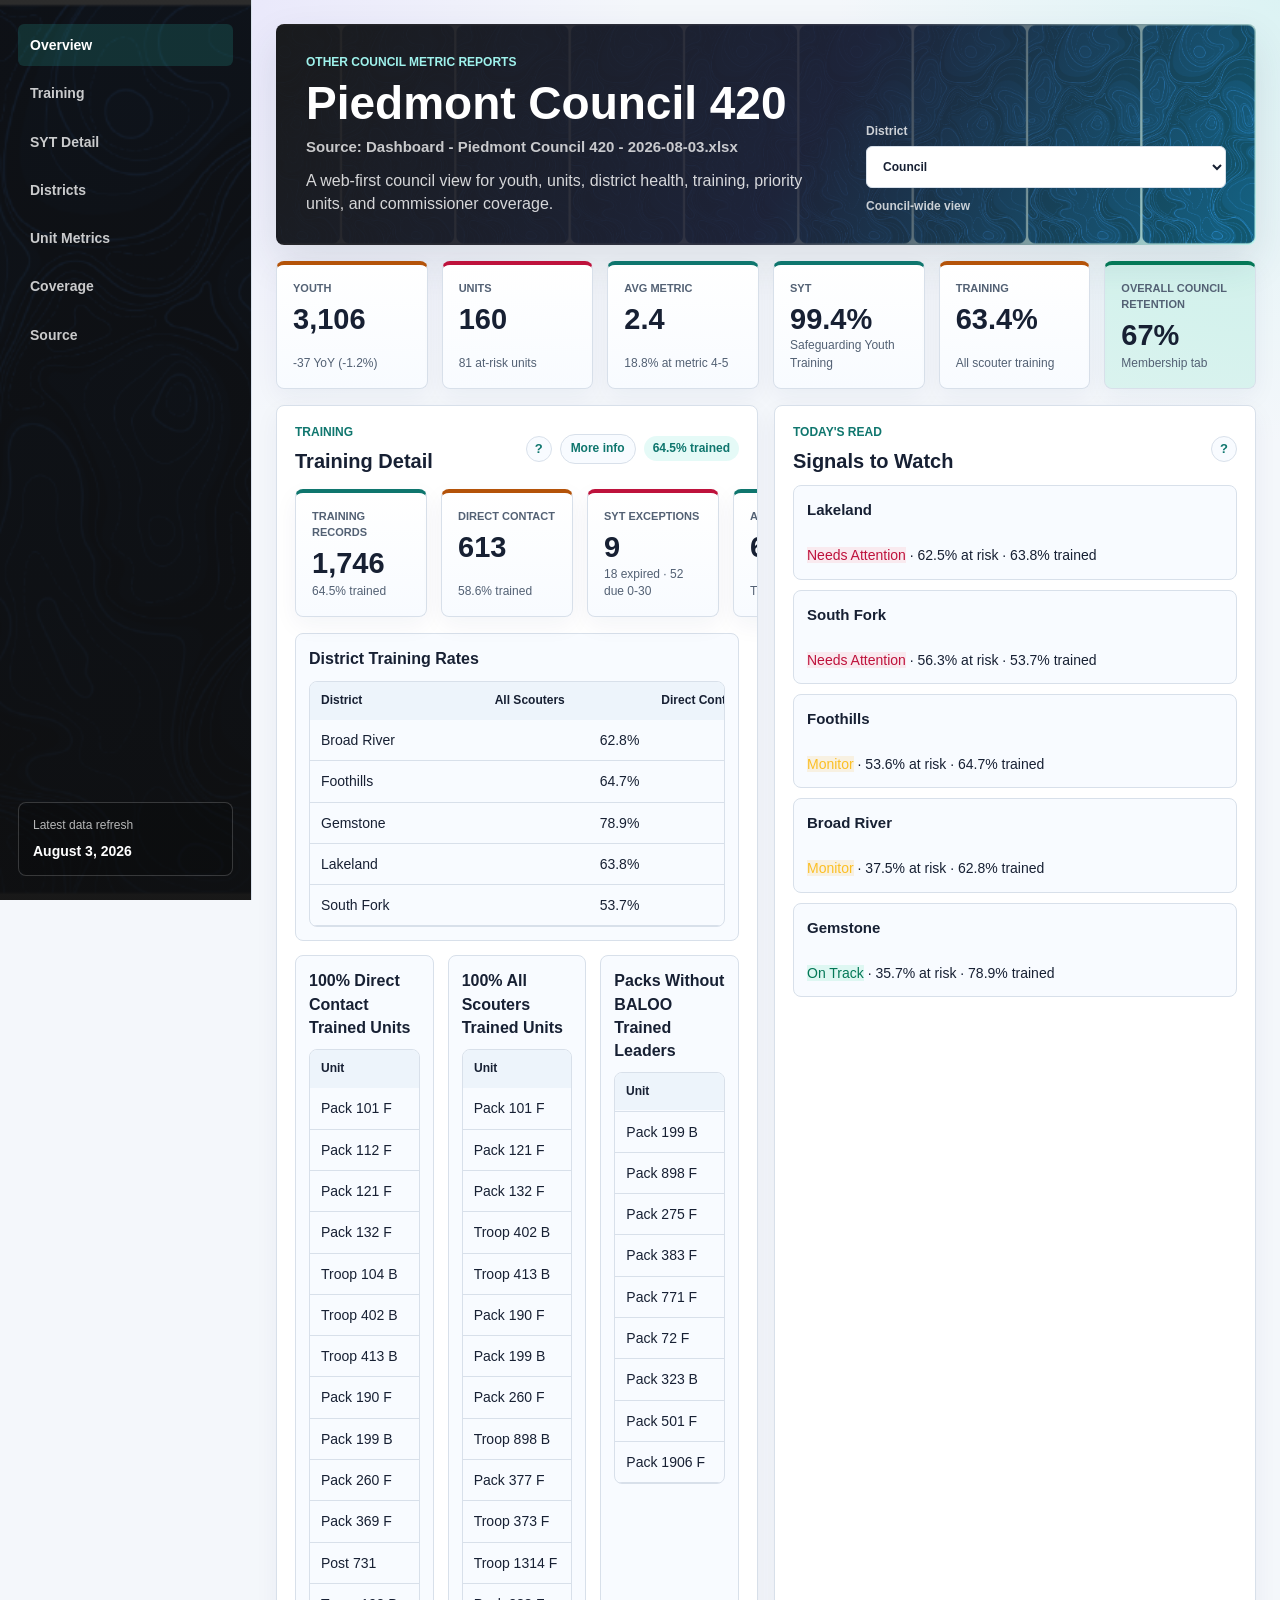
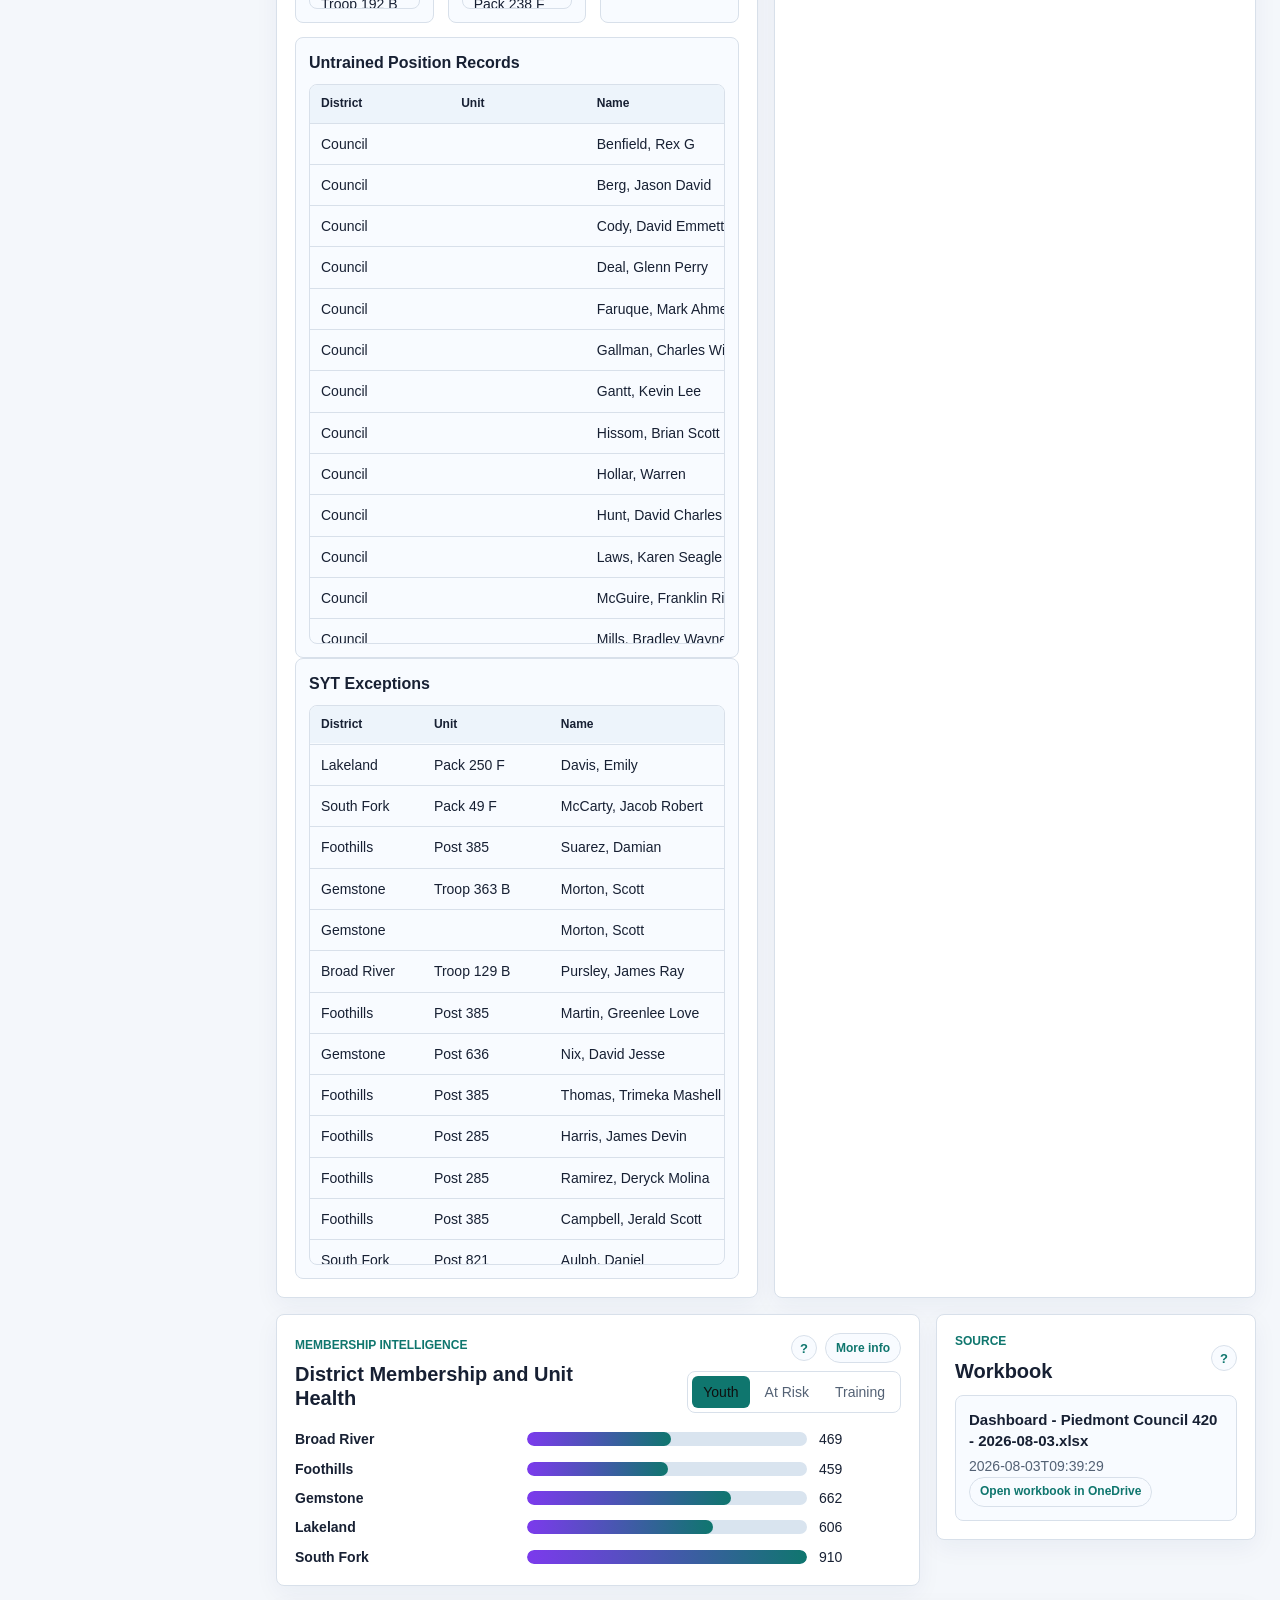
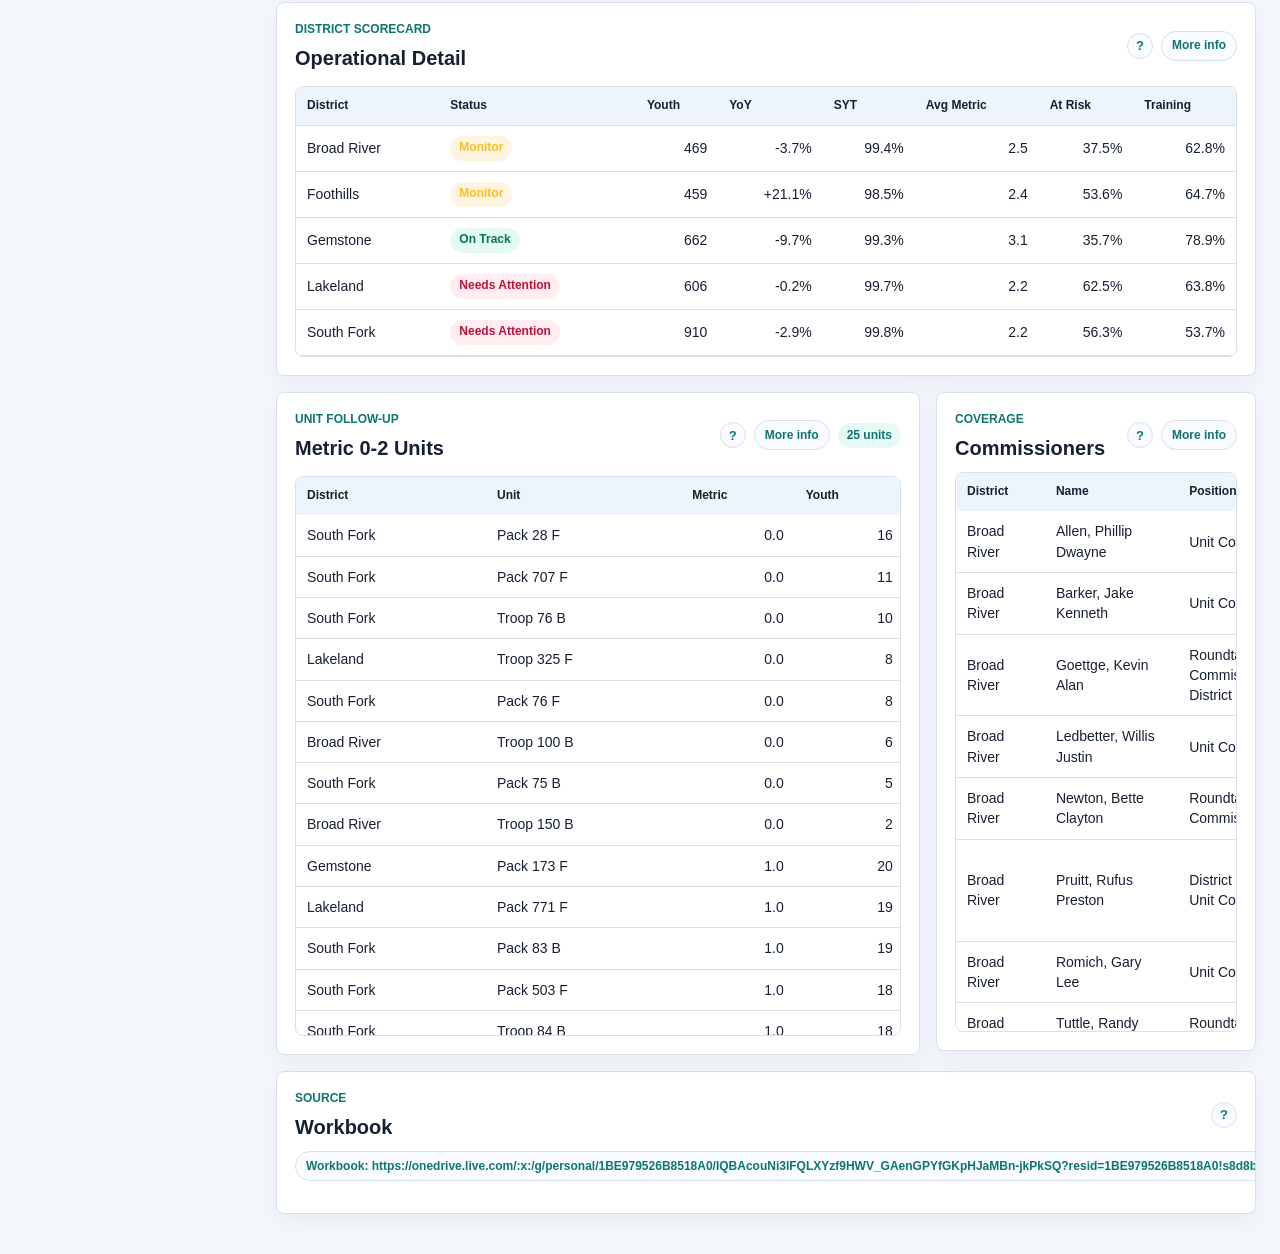
==== commit 33665b80: "Publish Piedmont Council 420 dashboard snapshot" ====
--- a/index.html
+++ b/index.html
@@ -4,7 +4,7 @@
   <meta charset="utf-8">
   <meta name="viewport" content="width=device-width, initial-scale=1">
   <title>Piedmont Council 420 Dashboard</title>
-  <link rel="stylesheet" href="assets/dashboard-20260702-district-filter-v4.css">
+  <link rel="stylesheet" href="assets/dashboard-20260710-source-onedrive-link-v1.css">
 </head>
 <body>
   <div class="app-shell">
@@ -14,20 +14,20 @@
         <a href="#training">Training</a>
         <a href="syt.html">SYT Detail</a>
         <a href="#districts">Districts</a>
-        <a href="#priority">Priority Units</a>
+        <a href="unit-metrics.html">Unit Metrics</a>
         <a href="#commissioners">Coverage</a>
         <a href="#source">Source</a>
       </nav>
       <div class="sidebar-note">
         <span>Latest data refresh</span>
-        <strong>June 29, 2026</strong>
+        <strong>August 3, 2026</strong>
       </div>
     </aside>
     <main>
       <header class="hero" id="overview">
         <div>
           <p class="eyebrow">Other Council Metric Reports</p>
-          <h1>Piedmont Council 420 <span class="title-data-date">Source: Dashboard - PC - 2026-06-29.xlsx</span></h1>
+          <h1>Piedmont Council 420 <span class="title-data-date">Source: Dashboard - Piedmont Council 420 - 2026-08-03.xlsx</span></h1>
           <p class="lede">A web-first council view for youth, units, district health, training, priority units, and commissioner coverage.</p>
         </div>
         <div class="hero-actions masthead-filters" aria-label="Dashboard filters">
@@ -62,10 +62,10 @@
             <div class="panel-actions">
               <span class="help-tip" tabindex="0" aria-label="Uses the Membership tab for youth, units, YoY, SYT, and PIN, then blends in Unit Metric Compare, Unit Metrics, Glance, and Training Dive fields to show district health."><span aria-hidden="true">?</span><span class="help-bubble">Uses the Membership tab for youth, units, YoY, SYT, and PIN, then blends in Unit Metric Compare, Unit Metrics, Glance, and Training Dive fields to show district health.</span></span>
               <a class="detail-link" href="membership.html">More info</a>
-              <div class="segmented" role="group" aria-label="Chart metric">
-                <button class="active" type="button">Youth</button>
-                <button type="button">At Risk</button>
-                <button type="button">Training</button>
+              <div class="segmented" id="districtChartMetric" role="group" aria-label="Chart metric">
+                <button class="active" type="button" data-metric="members" aria-pressed="true">Youth</button>
+                <button type="button" data-metric="at_risk_rate" aria-pressed="false">At Risk</button>
+                <button type="button" data-metric="training_pct" aria-pressed="false">Training</button>
               </div>
             </div>
           </div>
@@ -77,8 +77,9 @@
             <div class="panel-actions"><span class="help-tip" tabindex="0" aria-label="Shows the exact newest workbook used for this dashboard and its file modified timestamp. The sidebar shows the human-readable refresh date."><span aria-hidden="true">?</span><span class="help-bubble">Shows the exact newest workbook used for this dashboard and its file modified timestamp. The sidebar shows the human-readable refresh date.</span></span></div>
           </div>
           <div class="source-card">
-            <strong>Dashboard - PC - 2026-06-29.xlsx</strong>
-            <p>2026-06-28T20:39:59</p>
+            <strong>Dashboard - Piedmont Council 420 - 2026-08-03.xlsx</strong>
+            <p>2026-08-03T09:39:29</p>
+            <a class="detail-link" href="https://onedrive.live.com/:x:/g/personal/1BE979526B8518A0/IQBAcouNi3lFQLXYzf9HWV_GAenGPYfGKpHJaMBn-jkPkSQ?resid=1BE979526B8518A0!s8d8b7240798b4045b5d8cdff47595fc6&amp;ithint=file%2Cxlsx&amp;e=gLFPiV&amp;migratedtospo=true&amp;redeem=aHR0cHM6Ly8xZHJ2Lm1zL3gvYy8xYmU5Nzk1MjZiODUxOGEwL0lRQkFjb3VOaTNsRlFMWFl6ZjlIV1ZfR0FlbkdQWWZHS3BISmFNQm4tamtQa1NRP2U9Z0xGUGlW" target="_blank" rel="noopener noreferrer">Open workbook in OneDrive</a>
           </div>
         </section>
       </section>
@@ -105,12 +106,12 @@
         </section>
       </section>
       <section class="panel source" id="source">
-        <div class="panel-head compact"><div><p class="section-kicker">Source</p><h2>Workbook</h2></div><div class="panel-actions"><span class="help-tip" tabindex="0" aria-label="This is the full file path for the workbook used to generate the dashboard. Rebuilds always use the newest .xlsx file in the council folder."><span aria-hidden="true">?</span><span class="help-bubble">This is the full file path for the workbook used to generate the dashboard. Rebuilds always use the newest .xlsx file in the council folder.</span></span></div></div>
-        <p>/Users/petersargent/Library/CloudStorage/GoogleDrive-peter@imetpetersargent.com/Shared drives/Other Council Metric Reports/Piedmont Council 420/Dashboard - PC - 2026-06-29.xlsx</p>
+        <div class="panel-head compact"><div><p class="section-kicker">Source</p><h2>Workbook</h2></div><div class="panel-actions"><span class="help-tip" tabindex="0" aria-label="This comes from the OneDrive Dashboard URL in the control workbook and includes an optional Unit Detail OneDrive link when provided. Rebuilds use the newest downloaded .xlsx file in the council folder."><span aria-hidden="true">?</span><span class="help-bubble">This comes from the OneDrive Dashboard URL in the control workbook and includes an optional Unit Detail OneDrive link when provided. Rebuilds use the newest downloaded .xlsx file in the council folder.</span></span></div></div>
+        <p><a class="detail-link" href="https://onedrive.live.com/:x:/g/personal/1BE979526B8518A0/IQBAcouNi3lFQLXYzf9HWV_GAenGPYfGKpHJaMBn-jkPkSQ?resid=1BE979526B8518A0!s8d8b7240798b4045b5d8cdff47595fc6&amp;ithint=file%2Cxlsx&amp;e=gLFPiV&amp;migratedtospo=true&amp;redeem=aHR0cHM6Ly8xZHJ2Lm1zL3gvYy8xYmU5Nzk1MjZiODUxOGEwL0lRQkFjb3VOaTNsRlFMWFl6ZjlIV1ZfR0FlbkdQWWZHS3BISmFNQm4tamtQa1NRP2U9Z0xGUGlW" target="_blank" rel="noopener noreferrer">Workbook: https://onedrive.live.com/:x:/g/personal/1BE979526B8518A0/IQBAcouNi3lFQLXYzf9HWV_GAenGPYfGKpHJaMBn-jkPkSQ?resid=1BE979526B8518A0!s8d8b7240798b4045b5d8cdff47595fc6&amp;ithint=file%2Cxlsx&amp;e=gLFPiV&amp;migratedtospo=true&amp;redeem=aHR0cHM6Ly8xZHJ2Lm1zL3gvYy8xYmU5Nzk1MjZiODUxOGEwL0lRQkFjb3VOaTNsRlFMWFl6ZjlIV1ZfR0FlbkdQWWZHS3BISmFNQm4tamtQa1NRP2U9Z0xGUGlW</a></p>
       </section>
     </main>
   </div>
-  <script>window.COUNCIL_DATA = {"name":"Piedmont Council 420","slug":"piedmont-council-420","folder":"/Users/petersargent/Library/CloudStorage/GoogleDrive-peter@imetpetersargent.com/Shared drives/Other Council Metric Reports/Piedmont Council 420","source":"/Users/petersargent/Library/CloudStorage/GoogleDrive-peter@imetpetersargent.com/Shared drives/Other Council Metric Reports/Piedmont Council 420/Dashboard - PC - 2026-06-29.xlsx","source_name":"Dashboard - PC - 2026-06-29.xlsx","source_mtime":"2026-06-28T20:39:59","council":{"units":159.0,"members":3114.0,"last_year_members":3143.0,"yoy_delta":-29.0,"at_risk_units":83,"healthy_units":42,"commissioners":45,"unit_commissioners_only":26,"duplicate_commissioner_registrations":10,"yoy_pct":-0.00922685332484887,"at_risk_rate":0.5220125786163522,"healthy_rate":0.2641509433962264,"avg_metric":2.5660377358490565,"training_pct":0.6171163412119829,"syt_pct":0.9305040715720764,"status_counts":{"Monitor":1,"Needs Attention":3,"On Track":1}},"districts":[{"district":"Broad River","district_label":"Broad River 01","units":23.0,"members":469.0,"last_year_members":487.0,"yoy_delta":-18.0,"yoy_pct":-0.03696098562628337,"year_end_2025":606.0,"year_end_delta":-137.0,"year_end_pct":-0.22607260726072606,"syt_pct":0.9166666666666666,"pin_pct":0.9565217391304348,"district_chair":null,"district_commissioner":"Rufus Pruitt","field_exec":null,"avg_metric":2.782608695652174,"metric_0_2_rate":0.09,"metric_3_rate":0.07,"metric_4_5_rate":0.07,"ul_cc_trained_rate":0.4782608695652174,"small_unit_rate":0.7391304347826086,"membership_yoy_growth_rate":0.5652173913043478,"rank_advancement_rate":0.7391304347826086,"outdoor_rate":0.2608695652173913,"retention_rate":0.57,"packs":9.0,"pack_connect_pct":0.3333,"troops":12.0,"troop_connect_pct":0.75,"not_renewed_pct":0.0,"commissioner_trained_pct":0.5455,"training_pct":0.6111111111111112,"direct_contact_training_pct":0.6338028169014085,"at_risk_units":9,"healthy_units":7,"at_risk_rate":0.391304347826087,"healthy_rate":0.30434782608695654,"status":"Monitor"},{"district":"Foothills","district_label":"Foothills 10","units":28.0,"members":460.0,"last_year_members":379.0,"yoy_delta":81.0,"yoy_pct":0.21372031662269128,"year_end_2025":495.0,"year_end_delta":-35.0,"year_end_pct":-0.0707070707070707,"syt_pct":1.0,"pin_pct":0.8214285714285714,"district_chair":null,"district_commissioner":"Mitchell Cloud","field_exec":null,"avg_metric":2.357142857142857,"metric_0_2_rate":0.17,"metric_3_rate":0.07,"metric_4_5_rate":0.04,"ul_cc_trained_rate":0.39285714285714285,"small_unit_rate":0.5714285714285714,"membership_yoy_growth_rate":0.5714285714285714,"rank_advancement_rate":0.6785714285714286,"outdoor_rate":0.14285714285714285,"retention_rate":0.5096428571428572,"packs":10.0,"pack_connect_pct":0.0,"troops":12.0,"troop_connect_pct":0.0833,"not_renewed_pct":0.17859999999999998,"commissioner_trained_pct":1.0,"training_pct":0.6620370370370371,"direct_contact_training_pct":0.6190476190476191,"at_risk_units":17,"healthy_units":4,"at_risk_rate":0.6071428571428571,"healthy_rate":0.14285714285714285,"status":"Needs Attention"},{"district":"Gemstone","district_label":"Gemstone 11","units":28.0,"members":663.0,"last_year_members":733.0,"yoy_delta":-70.0,"yoy_pct":-0.09549795361527967,"year_end_2025":789.0,"year_end_delta":-126.0,"year_end_pct":-0.1596958174904943,"syt_pct":0.996268656716418,"pin_pct":0.8571428571428571,"district_chair":"Manuel Lopez","district_commissioner":"Tommy Deweese","field_exec":null,"avg_metric":3.4642857142857144,"metric_0_2_rate":0.1,"metric_3_rate":1.0,"metric_4_5_rate":0.17,"ul_cc_trained_rate":0.7142857142857143,"small_unit_rate":0.7857142857142857,"membership_yoy_growth_rate":0.6071428571428571,"rank_advancement_rate":0.7142857142857143,"outdoor_rate":0.6428571428571429,"retention_rate":0.4792857142857143,"packs":8.0,"pack_connect_pct":0.875,"troops":13.0,"troop_connect_pct":0.8462000000000001,"not_renewed_pct":0.035699999999999996,"commissioner_trained_pct":0.9286,"training_pct":0.7943107221006565,"direct_contact_training_pct":0.7125,"at_risk_units":10,"healthy_units":17,"at_risk_rate":0.35714285714285715,"healthy_rate":0.6071428571428571,"status":"On Track"},{"district":"Lakeland","district_label":"Lakeland 12","units":32.0,"members":612.0,"last_year_members":607.0,"yoy_delta":5.0,"yoy_pct":0.008237232289950576,"year_end_2025":729.0,"year_end_delta":-117.0,"year_end_pct":-0.16049382716049382,"syt_pct":0.985781990521327,"pin_pct":0.875,"district_chair":"David Metz","district_commissioner":"Daniel Schumann","field_exec":null,"avg_metric":2.21875,"metric_0_2_rate":0.2,"metric_3_rate":0.08,"metric_4_5_rate":0.04,"ul_cc_trained_rate":0.34375,"small_unit_rate":0.53125,"membership_yoy_growth_rate":0.59375,"rank_advancement_rate":0.6875,"outdoor_rate":0.0625,"retention_rate":0.591875,"packs":12.0,"pack_connect_pct":0.0833,"troops":18.0,"troop_connect_pct":0.16670000000000001,"not_renewed_pct":0.0313,"commissioner_trained_pct":0.7273000000000001,"training_pct":0.6155988857938719,"direct_contact_training_pct":0.5901639344262295,"at_risk_units":20,"healthy_units":4,"at_risk_rate":0.625,"healthy_rate":0.125,"status":"Needs Attention"},{"district":"South Fork","district_label":"South Fork 02","units":48.0,"members":910.0,"last_year_members":937.0,"yoy_delta":-27.0,"yoy_pct":-0.0288153681963714,"year_end_2025":1116.0,"year_end_delta":-206.0,"year_end_pct":-0.18458781362007168,"syt_pct":0.8174157303370787,"pin_pct":0.8958333333333334,"district_chair":null,"district_commissioner":"Jason Berg","field_exec":null,"avg_metric":2.2916666666666665,"metric_0_2_rate":0.27,"metric_3_rate":0.11,"metric_4_5_rate":0.1,"ul_cc_trained_rate":0.3541666666666667,"small_unit_rate":0.625,"membership_yoy_growth_rate":0.4791666666666667,"rank_advancement_rate":0.6875,"outdoor_rate":0.14583333333333334,"retention_rate":0.609375,"packs":20.0,"pack_connect_pct":0.15,"troops":20.0,"troop_connect_pct":0.15,"not_renewed_pct":0.0417,"commissioner_trained_pct":0.6667000000000001,"training_pct":0.4914383561643836,"direct_contact_training_pct":0.3691588785046729,"at_risk_units":27,"healthy_units":10,"at_risk_rate":0.5625,"healthy_rate":0.20833333333333334,"status":"Needs Attention"}],"training":{"available":true,"dive":{"available":true,"council":{"district":"Piedmont Council","district_label":"Piedmont Council","all_scouters_pct":0.6220772158781946,"direct_contact_pct":0.5560675883256528,"all_scouters_count":null,"direct_contact_count":null},"districts":[{"district":"Broad River","district_label":"Broad River 01","all_scouters_pct":0.6111111111111112,"direct_contact_pct":0.6338028169014085,"all_scouters_count":null,"direct_contact_count":null},{"district":"Foothills","district_label":"Foothills 10","all_scouters_pct":0.6620370370370371,"direct_contact_pct":0.6190476190476191,"all_scouters_count":null,"direct_contact_count":null},{"district":"Gemstone","district_label":"Gemstone 11","all_scouters_pct":0.7943107221006565,"direct_contact_pct":0.7125,"all_scouters_count":null,"direct_contact_count":null},{"district":"Lakeland","district_label":"Lakeland 12","all_scouters_pct":0.6155988857938719,"direct_contact_pct":0.5901639344262295,"all_scouters_count":null,"direct_contact_count":null},{"district":"South Fork","district_label":"South Fork 02","all_scouters_pct":0.4914383561643836,"direct_contact_pct":0.3691588785046729,"all_scouters_count":null,"direct_contact_count":null}],"direct_contact_honor_roll":[{"district":"Broad River","unit":"Pack 101 F"},{"district":"Broad River","unit":"Pack 121 F"},{"district":"Broad River","unit":"Troop 104 B"},{"district":"Broad River","unit":"Troop 402 B"},{"district":"Broad River","unit":"Troop 413 B"},{"district":"Foothills","unit":"Pack 190 F"},{"district":"Foothills","unit":"Pack 199 B"},{"district":"Foothills","unit":"Pack 260 F"},{"district":"Foothills","unit":"Pack 369 F"},{"district":"Foothills","unit":"Post 731"},{"district":"Foothills","unit":"Troop 192 B"},{"district":"Foothills","unit":"Troop 199 B"},{"district":"Foothills","unit":"Troop 899 B"},{"district":"Gemstone","unit":"Crew 314"},{"district":"Gemstone","unit":"Pack 173 F"},{"district":"Gemstone","unit":"Pack 363 B"},{"district":"Gemstone","unit":"Pack 377 F"},{"district":"Gemstone","unit":"Ship 171"},{"district":"Gemstone","unit":"Troop 373 F"},{"district":"Gemstone","unit":"Troop 1166 G"},{"district":"Gemstone","unit":"Troop 1314 F"},{"district":"Gemstone","unit":"Troop 5171 G"},{"district":"Lakeland","unit":"Pack 238 F"},{"district":"Lakeland","unit":"Pack 381 F"},{"district":"Lakeland","unit":"Post 392"},{"district":"Lakeland","unit":"Troop 238 B"},{"district":"Lakeland","unit":"Troop 275 B"},{"district":"Lakeland","unit":"Troop 325 F"},{"district":"Lakeland","unit":"Troop 1327 G"},{"district":"South Fork","unit":"Crew 6"},{"district":"South Fork","unit":"Pack 72 F"},{"district":"South Fork","unit":"Troop 59 B"},{"district":"South Fork","unit":"Troop 72 F"}],"all_scouters_honor_roll":[{"district":"Broad River","unit":"Pack 101 F"},{"district":"Broad River","unit":"Pack 121 F"},{"district":"Broad River","unit":"Troop 108 G"},{"district":"Broad River","unit":"Troop 402 B"},{"district":"Broad River","unit":"Troop 413 B"},{"district":"Foothills","unit":"Pack 190 F"},{"district":"Foothills","unit":"Pack 199 B"},{"district":"Foothills","unit":"Pack 260 F"},{"district":"Foothills","unit":"Troop 898 B"},{"district":"Gemstone","unit":"Pack 377 F"},{"district":"Gemstone","unit":"Troop 373 F"},{"district":"Lakeland","unit":"Troop 238 B"},{"district":"South Fork","unit":"Pack 72 F"}],"no_baloo_packs":[{"district":"Broad River","unit":"Pack 112 F"},{"district":"Foothills","unit":"Pack 199 B"},{"district":"Foothills","unit":"Pack 898 F"},{"district":"Lakeland","unit":"Pack 275 F"},{"district":"Lakeland","unit":"Pack 771 F"},{"district":"South Fork","unit":"Pack 72 F"}]},"people":{"available":true,"total":1839,"trained":1144,"trained_pct":0.6220772158781946,"direct_contact":651,"direct_contact_trained":362,"direct_contact_trained_pct":0.5560675883256528,"districts":[{"district":"Council","total":25,"trained":9,"trained_pct":0.36,"direct_contact":0,"direct_contact_trained":0,"direct_contact_trained_pct":null},{"district":"South Fork","total":584,"trained":287,"trained_pct":0.4914383561643836,"direct_contact":214,"direct_contact_trained":79,"direct_contact_trained_pct":0.3691588785046729},{"district":"Broad River","total":198,"trained":121,"trained_pct":0.6111111111111112,"direct_contact":71,"direct_contact_trained":45,"direct_contact_trained_pct":0.6338028169014085},{"district":"Lakeland","total":359,"trained":221,"trained_pct":0.6155988857938719,"direct_contact":122,"direct_contact_trained":72,"direct_contact_trained_pct":0.5901639344262295},{"district":"Foothills","total":216,"trained":143,"trained_pct":0.6620370370370371,"direct_contact":84,"direct_contact_trained":52,"direct_contact_trained_pct":0.6190476190476191},{"district":"Gemstone","total":457,"trained":363,"trained_pct":0.7943107221006565,"direct_contact":160,"direct_contact_trained":114,"direct_contact_trained_pct":0.7125}],"rows":[{"district":"Council","unit":"","unit_type":"","name":"Balog, Mark Lewis","position":"Council Executive Board Member","trained":true,"direct_contact":false,"mandatory_codes":"","classroom_codes":"","online_codes":"","syt_expires":"2027-02-11T00:00:00","hazardous_weather_expires":null,"baloo_expires":null},{"district":"Council","unit":"","unit_type":"","name":"Benfield, Rex G","position":"Council Executive Board Member","trained":false,"direct_contact":false,"mandatory_codes":"","classroom_codes":"H91","online_codes":"SCO_16001, SCO_16002, SCO_16003, SCO_16004, SCO_16005, SCO_16006, SCO_16007, SCO_16008, SCO_16009","syt_expires":"2027-06-03T00:00:00","hazardous_weather_expires":null,"baloo_expires":null},{"district":"Council","unit":"","unit_type":"","name":"Berg, Jason David","position":"Council Executive Board Member","trained":false,"direct_contact":false,"mandatory_codes":"","classroom_codes":"H91","online_codes":"SCO_16003, SCO_16004, SCO_16005, SCO_16006, SCO_16007, SCO_16008, SCO_16009","syt_expires":"2027-05-14T00:00:00","hazardous_weather_expires":null,"baloo_expires":null},{"district":"Council","unit":"","unit_type":"","name":"Cody, David Emmett","position":"Council Executive Board Member","trained":false,"direct_contact":false,"mandatory_codes":"","classroom_codes":"H91","online_codes":"SCO_1000, SCO_1002, SCO_16001, SCO_16002, SCO_16003, SCO_16004, SCO_16005, SCO_16006, SCO_16007, SCO_16008, SCO_16009","syt_expires":"2027-01-10T00:00:00","hazardous_weather_expires":null,"baloo_expires":null},{"district":"Council","unit":"","unit_type":"","name":"Culbreth, Michael Winder","position":"Merit Badge Counselor","trained":true,"direct_contact":false,"mandatory_codes":"","classroom_codes":"","online_codes":"","syt_expires":"2027-03-16T00:00:00","hazardous_weather_expires":null,"baloo_expires":null},{"district":"Council","unit":"","unit_type":"","name":"Deal, Glenn Perry","position":"Council Executive Board Member","trained":false,"direct_contact":false,"mandatory_codes":"","classroom_codes":"H91","online_codes":"SCO_1000, SCO_1002, SCO_16001, SCO_16002, SCO_16003, SCO_16004, SCO_16005, SCO_16006, SCO_16007, SCO_16008, SCO_16009","syt_expires":"2026-11-24T00:00:00","hazardous_weather_expires":null,"baloo_expires":null},{"district":"Council","unit":"","unit_type":"","name":"Faruque, Mark Ahmed","position":"Council Executive Board Member","trained":false,"direct_contact":false,"mandatory_codes":"","classroom_codes":"H91","online_codes":"SCO_1000, SCO_1002, SCO_16001, SCO_16002, SCO_16003, SCO_16004, SCO_16005, SCO_16006, SCO_16007, SCO_16008, SCO_16009","syt_expires":"2027-04-16T00:00:00","hazardous_weather_expires":null,"baloo_expires":null},{"district":"Council","unit":"","unit_type":"","name":"Fisher, Jeremy Eleazer","position":"Council Executive Board Member","trained":true,"direct_contact":false,"mandatory_codes":"","classroom_codes":"","online_codes":"","syt_expires":"2027-05-24T00:00:00","hazardous_weather_expires":null,"baloo_expires":null},{"district":"Council","unit":"","unit_type":"","name":"Gallman, Charles William","position":"Council Executive Board Member","trained":false,"direct_contact":false,"mandatory_codes":"","classroom_codes":"H91","online_codes":"SCO_1000, SCO_1002, SCO_16001, SCO_16002, SCO_16003, SCO_16004, SCO_16005, SCO_16006, SCO_16007, SCO_16008, SCO_16009","syt_expires":"2027-05-30T00:00:00","hazardous_weather_expires":null,"baloo_expires":null},{"district":"Council","unit":"","unit_type":"","name":"Gantt, Kevin Lee","position":"Council Executive Board Member","trained":false,"direct_contact":false,"mandatory_codes":"","classroom_codes":"H91","online_codes":"SCO_1000, SCO_1002, SCO_16001, SCO_16002, SCO_16003, SCO_16004, SCO_16005, SCO_16006, SCO_16007, SCO_16008, SCO_16009","syt_expires":"2027-02-15T00:00:00","hazardous_weather_expires":null,"baloo_expires":null},{"district":"Council","unit":"","unit_type":"","name":"Goettge, Kevin Alan","position":"Roundtable Commissioner","trained":true,"direct_contact":false,"mandatory_codes":"","classroom_codes":"","online_codes":"","syt_expires":"2026-11-28T00:00:00","hazardous_weather_expires":null,"baloo_expires":null},{"district":"Council","unit":"","unit_type":"","name":"Hissom, Brian Scott","position":"Council Executive Board Member","trained":false,"direct_contact":false,"mandatory_codes":"","classroom_codes":"H91","online_codes":"SCO_16001, SCO_16002, SCO_16003, SCO_16004, SCO_16005, SCO_16006, SCO_16007, SCO_16008, SCO_16009","syt_expires":"2027-05-25T00:00:00","hazardous_weather_expires":null,"baloo_expires":null},{"district":"Council","unit":"","unit_type":"","name":"Hollar, Warren ","position":"Council Executive Board Member","trained":false,"direct_contact":false,"mandatory_codes":"","classroom_codes":"H91","online_codes":"SCO_16001, SCO_16002, SCO_16003, SCO_16004, SCO_16005, SCO_16006, SCO_16007, SCO_16008, SCO_16009","syt_expires":"2027-01-25T00:00:00","hazardous_weather_expires":null,"baloo_expires":null},{"district":"Council","unit":"","unit_type":"","name":"Hunt, David Charles","position":"Council Executive Board Member","trained":false,"direct_contact":false,"mandatory_codes":"","classroom_codes":"H91","online_codes":"SCO_1000, SCO_1002, SCO_16001, SCO_16002, SCO_16003, SCO_16004, SCO_16005, SCO_16006, SCO_16007, SCO_16008, SCO_16009","syt_expires":"2027-05-30T00:00:00","hazardous_weather_expires":null,"baloo_expires":null},{"district":"Council","unit":"","unit_type":"","name":"Laws, Karen Seagle","position":"Council Executive Board Member","trained":false,"direct_contact":false,"mandatory_codes":"","classroom_codes":"H91","online_codes":"SCO_16001, SCO_16002, SCO_16003, SCO_16004, SCO_16005, SCO_16006, SCO_16007, SCO_16008, SCO_16009","syt_expires":"2027-05-27T00:00:00","hazardous_weather_expires":null,"baloo_expires":null},{"district":"Council","unit":"","unit_type":"","name":"McClamrock, William Kimbrough","position":"Council Executive Board Member","trained":true,"direct_contact":false,"mandatory_codes":"","classroom_codes":"","online_codes":"","syt_expires":"2027-06-02T00:00:00","hazardous_weather_expires":null,"baloo_expires":null},{"district":"Council","unit":"","unit_type":"","name":"McDonald, Bryan Rebel","position":"Council Executive Board Member","trained":true,"direct_contact":false,"mandatory_codes":"","classroom_codes":"","online_codes":"","syt_expires":"2027-02-09T00:00:00","hazardous_weather_expires":null,"baloo_expires":null},{"district":"Council","unit":"","unit_type":"","name":"McGuire, Franklin Riley","position":"Council Executive Board Member","trained":false,"direct_contact":false,"mandatory_codes":"","classroom_codes":"H91","online_codes":"SCO_1000, SCO_1002, SCO_16001, SCO_16002, SCO_16003, SCO_16004, SCO_16005, SCO_16006, SCO_16007, SCO_16008, SCO_16009","syt_expires":"2027-05-31T00:00:00","hazardous_weather_expires":null,"baloo_expires":null},{"district":"Council","unit":"","unit_type":"","name":"Mills, Bradley Wayne","position":"Council Executive Board Member","trained":false,"direct_contact":false,"mandatory_codes":"","classroom_codes":"H91","online_codes":"SCO_1000, SCO_1002, SCO_16001, SCO_16002, SCO_16003, SCO_16004, SCO_16005, SCO_16006, SCO_16007, SCO_16008, SCO_16009","syt_expires":"2027-04-08T00:00:00","hazardous_weather_expires":null,"baloo_expires":null},{"district":"Council","unit":"","unit_type":"","name":"Pearson, Sebrena Stevenson","position":"Council Executive Board Member","trained":true,"direct_contact":false,"mandatory_codes":"","classroom_codes":"","online_codes":"","syt_expires":"2027-06-01T00:00:00","hazardous_weather_expires":null,"baloo_expires":null},{"district":"Council","unit":"","unit_type":"","name":"Sevilla, Richard John","position":"Council Commissioner","trained":true,"direct_contact":false,"mandatory_codes":"","classroom_codes":"","online_codes":"","syt_expires":"2027-03-24T00:00:00","hazardous_weather_expires":null,"baloo_expires":null},{"district":"Council","unit":"","unit_type":"","name":"Skillestad, Mark Thomas","position":"Council Executive Board Member","trained":false,"direct_contact":false,"mandatory_codes":"","classroom_codes":"H91","online_codes":"SCO_1000, SCO_1002, SCO_16001, SCO_16002, SCO_16003, SCO_16004, SCO_16005, SCO_16006, SCO_16007, SCO_16008, SCO_16009","syt_expires":"2026-10-28T00:00:00","hazardous_weather_expires":null,"baloo_expires":null},{"district":"Council","unit":"","unit_type":"","name":"Skillestad, Mark Thomas","position":"Council Treasurer","trained":false,"direct_contact":false,"mandatory_codes":"","classroom_codes":"H91","online_codes":"SCO_1000, SCO_1002, SCO_16001, SCO_16002, SCO_16003, SCO_16004, SCO_16005, SCO_16006, SCO_16007, SCO_16008, SCO_16009","syt_expires":"2026-10-28T00:00:00","hazardous_weather_expires":null,"baloo_expires":null},{"district":"Council","unit":"","unit_type":"","name":"Stoudt, Jeffrey Lee","position":"Council Executive Board Member","trained":false,"direct_contact":false,"mandatory_codes":"","classroom_codes":"H91","online_codes":"SCO_16003, SCO_16004, SCO_16005, SCO_16006, SCO_16007, SCO_16008, SCO_16009","syt_expires":"2026-07-14T00:00:00","hazardous_weather_expires":null,"baloo_expires":null},{"district":"Council","unit":"","unit_type":"","name":"Williamson, Mark Bascom","position":"Council Executive Board Member","trained":true,"direct_contact":false,"mandatory_codes":"","classroom_codes":"","online_codes":"","syt_expires":"2027-03-11T00:00:00","hazardous_weather_expires":null,"baloo_expires":null},{"district":"Broad River","unit":"","unit_type":"","name":"Allen, Phillip Dwayne","position":"Unit Commissioner","trained":false,"direct_contact":false,"mandatory_codes":"","classroom_codes":"SCO_770, SCO_771, SCO_772, SCO_773, SCO_774, SCO_775, SCO_776, SCO_777, SCO_778, SCO_779, SCO_780, SCO_781","online_codes":"","syt_expires":"2027-06-02T00:00:00","hazardous_weather_expires":null,"baloo_expires":null},{"district":"Broad River","unit":"","unit_type":"","name":"Barker, Jake Kenneth","position":"Unit Commissioner","trained":true,"direct_contact":false,"mandatory_codes":"","classroom_codes":"","online_codes":"","syt_expires":"2027-03-27T00:00:00","hazardous_weather_expires":null,"baloo_expires":null},{"district":"Broad River","unit":"","unit_type":"","name":"Bolin, Dennis Gary","position":"Merit Badge Counselor","trained":true,"direct_contact":false,"mandatory_codes":"","classroom_codes":"","online_codes":"","syt_expires":"2027-04-02T00:00:00","hazardous_weather_expires":null,"baloo_expires":null},{"district":"Broad River","unit":"","unit_type":"","name":"Costner, Elbert Stephen","position":"District Committee Member","trained":false,"direct_contact":false,"mandatory_codes":"","classroom_codes":"D61","online_codes":"SCO_1000, SCO_1002, SCO_1004, SCO_1005, SCO_1006, SCO_1007, SCO_11012, SCO_11013, SCO_11016, SCO_11017, SCO_11059, SCO_1109, SCO_11105, SCO_11106, SCO_11107, SCO_11108, SCO_1264, SCO_1502, SCO_1503, SCO_1504, SCO_1505, SCO_1508, SCO_1509, SCO_1510, SCO_607","syt_expires":"2027-06-10T00:00:00","hazardous_weather_expires":null,"baloo_expires":null},{"district":"Broad River","unit":"","unit_type":"","name":"Estridge, David A","position":"Merit Badge Counselor","trained":true,"direct_contact":false,"mandatory_codes":"","classroom_codes":"","online_codes":"","syt_expires":"2027-05-28T00:00:00","hazardous_weather_expires":null,"baloo_expires":null},{"district":"Broad River","unit":"","unit_type":"","name":"Goettge, Kevin Alan","position":"District Member-at-Large","trained":false,"direct_contact":false,"mandatory_codes":"","classroom_codes":"","online_codes":"SCO_1000, SCO_1002, SCO_1004, SCO_1005, SCO_1006, SCO_1007, SCO_11012, SCO_11013, SCO_11016, SCO_11017, SCO_11059, SCO_1109, SCO_11105, SCO_11106, SCO_11107, SCO_11108, SCO_1264, SCO_1502, SCO_1503, SCO_1504, SCO_1505, SCO_1508, SCO_1509, SCO_1510, SCO_607","syt_expires":"2026-11-28T00:00:00","hazardous_weather_expires":null,"baloo_expires":null},{"district":"Broad River","unit":"","unit_type":"","name":"Goettge, Kevin Alan","position":"Roundtable Commissioner","trained":true,"direct_contact":false,"mandatory_codes":"","classroom_codes":"","online_codes":"","syt_expires":"2026-11-28T00:00:00","hazardous_weather_expires":null,"baloo_expires":null},{"district":"Broad River","unit":"","unit_type":"","name":"Goettge, Kevin Alan","position":"Asst. District Commissioner","trained":false,"direct_contact":false,"mandatory_codes":"","classroom_codes":"","online_codes":"","syt_expires":"2026-11-28T00:00:00","hazardous_weather_expires":null,"baloo_expires":null},{"district":"Broad River","unit":"","unit_type":"","name":"Goettge, Kevin Alan","position":"Asst. District Commissioner","trained":true,"direct_contact":false,"mandatory_codes":"","classroom_codes":"","online_codes":"","syt_expires":"2026-11-28T00:00:00","hazardous_weather_expires":null,"baloo_expires":null},{"district":"Broad River","unit":"","unit_type":"","name":"Greene, Donnie Lee","position":"District Member-at-Large","trained":false,"direct_contact":false,"mandatory_codes":"","classroom_codes":"","online_codes":"SCO_1000, SCO_1002, SCO_1004, SCO_1005, SCO_1006, SCO_1007, SCO_11012, SCO_11013, SCO_11016, SCO_11017, SCO_11059, SCO_1109, SCO_11105, SCO_11106, SCO_11107, SCO_11108, SCO_1264, SCO_1502, SCO_1503, SCO_1504, SCO_1505, SCO_1508, SCO_1509, SCO_1510, SCO_607","syt_expires":"2027-05-31T00:00:00","hazardous_weather_expires":null,"baloo_expires":null},{"district":"Broad River","unit":"","unit_type":"","name":"Humes, Julia Lynn","position":"Merit Badge Counselor","trained":true,"direct_contact":false,"mandatory_codes":"","classroom_codes":"","online_codes":"","syt_expires":"2027-04-09T00:00:00","hazardous_weather_expires":null,"baloo_expires":null},{"district":"Broad River","unit":"","unit_type":"","name":"Kaiser, John ","position":"Merit Badge Counselor","trained":true,"direct_contact":false,"mandatory_codes":"","classroom_codes":"","online_codes":"","syt_expires":"2027-05-31T00:00:00","hazardous_weather_expires":null,"baloo_expires":null},{"district":"Broad River","unit":"","unit_type":"","name":"Ledbetter, Willis Justin","position":"Unit Commissioner","trained":false,"direct_contact":false,"mandatory_codes":"","classroom_codes":"SCO_773, SCO_774, SCO_775, SCO_776","online_codes":"","syt_expires":"2027-04-08T00:00:00","hazardous_weather_expires":null,"baloo_expires":null},{"district":"Broad River","unit":"","unit_type":"","name":"Newton, Bette Clayton","position":"Roundtable Commissioner","trained":true,"direct_contact":false,"mandatory_codes":"","classroom_codes":"","online_codes":"","syt_expires":"2027-05-28T00:00:00","hazardous_weather_expires":null,"baloo_expires":null},{"district":"Broad River","unit":"","unit_type":"","name":"Pruemer, Anthony Scott","position":"Merit Badge Counselor","trained":true,"direct_contact":false,"mandatory_codes":"","classroom_codes":"","online_codes":"","syt_expires":"2027-04-22T00:00:00","hazardous_weather_expires":null,"baloo_expires":null},{"district":"Broad River","unit":"","unit_type":"","name":"Pruemer, Trudee Maree","position":"District Member-at-Large","trained":true,"direct_contact":false,"mandatory_codes":"","classroom_codes":"","online_codes":"","syt_expires":"2027-05-14T00:00:00","hazardous_weather_expires":null,"baloo_expires":null},{"district":"Broad River","unit":"","unit_type":"","name":"Pruitt, Rufus Preston","position":"Unit Commissioner","trained":true,"direct_contact":false,"mandatory_codes":"","classroom_codes":"","online_codes":"","syt_expires":"2027-05-15T00:00:00","hazardous_weather_expires":null,"baloo_expires":null},{"district":"Broad River","unit":"","unit_type":"","name":"Pruitt, Rufus Preston","position":"Merit Badge Counselor","trained":true,"direct_contact":false,"mandatory_codes":"","classroom_codes":"","online_codes":"","syt_expires":"2027-05-15T00:00:00","hazardous_weather_expires":null,"baloo_expires":null},{"district":"Broad River","unit":"","unit_type":"","name":"Pruitt, Rufus Preston","position":"District Commissioner","trained":true,"direct_contact":false,"mandatory_codes":"","classroom_codes":"","online_codes":"","syt_expires":"2027-05-15T00:00:00","hazardous_weather_expires":null,"baloo_expires":null},{"district":"Broad River","unit":"","unit_type":"","name":"Romich, Gary Lee","position":"Unit Commissioner","trained":true,"direct_contact":false,"mandatory_codes":"","classroom_codes":"","online_codes":"","syt_expires":"2027-05-21T00:00:00","hazardous_weather_expires":null,"baloo_expires":null},{"district":"Broad River","unit":"","unit_type":"","name":"Tuttle, Randy Mark","position":"Roundtable Commissioner","trained":false,"direct_contact":false,"mandatory_codes":"","classroom_codes":"SCO_771, SCO_777, SCO_782, SCO_783, SCO_784, SCO_785, SCO_786, SCO_787, SCO_904","online_codes":"","syt_expires":"2027-05-27T00:00:00","hazardous_weather_expires":null,"baloo_expires":null},{"district":"Broad River","unit":"","unit_type":"","name":"Velky, Stephen Edward","position":"Merit Badge Counselor","trained":true,"direct_contact":false,"mandatory_codes":"","classroom_codes":"","online_codes":"","syt_expires":"2027-05-31T00:00:00","hazardous_weather_expires":null,"baloo_expires":null},{"district":"Broad River","unit":"","unit_type":"","name":"Vestal, Michael Brandon","position":"Roundtable Commissioner","trained":false,"direct_contact":false,"mandatory_codes":"","classroom_codes":"SCO_771, SCO_777, SCO_782, SCO_783, SCO_784, SCO_785, SCO_786, SCO_787, SCO_904","online_codes":"","syt_expires":"2027-05-28T00:00:00","hazardous_weather_expires":null,"baloo_expires":null},{"district":"Broad River","unit":"Pack 92 F","unit_type":"Pack","name":"Bolin, Dennis Gary","position":"Committee Member","trained":false,"direct_contact":false,"mandatory_codes":"","classroom_codes":"C60","online_codes":"SCO_450, SCO_451, SCO_454, SCO_459, SCO_460, SCO_461, SCO_462, SCO_463, SCO_466","syt_expires":"2027-04-02T00:00:00","hazardous_weather_expires":null,"baloo_expires":null},{"district":"Broad River","unit":"Pack 92 F","unit_type":"Pack","name":"McComas, Gregory ","position":"Committee Member","trained":false,"direct_contact":false,"mandatory_codes":"","classroom_codes":"C60","online_codes":"SCO_450, SCO_451, SCO_454, SCO_459, SCO_460, SCO_461, SCO_462, SCO_463, SCO_466","syt_expires":"2027-05-24T00:00:00","hazardous_weather_expires":null,"baloo_expires":"Yes"},{"district":"Broad River","unit":"Pack 92 F","unit_type":"Pack","name":"Oakley, Joseph Wayne","position":"Cubmaster","trained":false,"direct_contact":true,"mandatory_codes":"SCO_800","classroom_codes":"C40","online_codes":"SCO_450, SCO_451, SCO_453, SCO_454, SCO_457, SCO_458, SCO_460, SCO_461, SCO_462, SCO_463, SCO_464, SCO_465, SCO_466","syt_expires":"2027-03-24T00:00:00","hazardous_weather_expires":"SCO_800","baloo_expires":null},{"district":"Broad River","unit":"Pack 92 F","unit_type":"Pack","name":"Velky, Stephen Edward","position":"Committee Chair","trained":false,"direct_contact":false,"mandatory_codes":"","classroom_codes":"C60","online_codes":"SCO_450, SCO_451, SCO_453, SCO_454, SCO_459, SCO_460, SCO_461, SCO_462, SCO_463, SCO_465, SCO_466, SCO_467, SCO_468, SCO_469","syt_expires":"2027-05-31T00:00:00","hazardous_weather_expires":null,"baloo_expires":null},{"district":"Broad River","unit":"Pack 92 F","unit_type":"Pack","name":"Velky, Stephen Edward","position":"Chartered Organization Rep.","trained":false,"direct_contact":false,"mandatory_codes":"","classroom_codes":"D72","online_codes":"SCO_267, SCO_268, SCO_269, SCO_270","syt_expires":"2027-05-31T00:00:00","hazardous_weather_expires":null,"baloo_expires":null},{"district":"Broad River","unit":"Pack 101 F","unit_type":"Pack","name":"Barker, Tammy ","position":"Den Leader","trained":true,"direct_contact":true,"mandatory_codes":"","classroom_codes":"","online_codes":"","syt_expires":"2027-04-29T00:00:00","hazardous_weather_expires":"2028-06-14T00:00:00","baloo_expires":null},{"district":"Broad River","unit":"Pack 101 F","unit_type":"Pack","name":"Cabaniss, Garry Marshall","position":"Chartered Organization Rep.","trained":true,"direct_contact":false,"mandatory_codes":"","classroom_codes":"","online_codes":"","syt_expires":"2027-05-21T00:00:00","hazardous_weather_expires":null,"baloo_expires":null},{"district":"Broad River","unit":"Pack 101 F","unit_type":"Pack","name":"Dellinger, Samantha Ann","position":"Den Leader","trained":true,"direct_contact":true,"mandatory_codes":"","classroom_codes":"","online_codes":"","syt_expires":"2026-12-17T00:00:00","hazardous_weather_expires":"2027-06-21T00:00:00","baloo_expires":"Yes"},{"district":"Broad River","unit":"Pack 101 F","unit_type":"Pack","name":"Hayes Franz, Edith Charlene","position":"Committee Member","trained":true,"direct_contact":false,"mandatory_codes":"","classroom_codes":"","online_codes":"","syt_expires":"2026-08-28T00:00:00","hazardous_weather_expires":null,"baloo_expires":null},{"district":"Broad River","unit":"Pack 101 F","unit_type":"Pack","name":"Humes, Julia Lynn","position":"Den Leader","trained":true,"direct_contact":true,"mandatory_codes":"","classroom_codes":"","online_codes":"","syt_expires":"2027-04-09T00:00:00","hazardous_weather_expires":"2027-06-22T00:00:00","baloo_expires":"Yes"},{"district":"Broad River","unit":"Pack 101 F","unit_type":"Pack","name":"Rumfelt, Walter James","position":"Committee Chair","trained":true,"direct_contact":false,"mandatory_codes":"","classroom_codes":"","online_codes":"","syt_expires":"2027-05-29T00:00:00","hazardous_weather_expires":null,"baloo_expires":null},{"district":"Broad River","unit":"Pack 101 F","unit_type":"Pack","name":"Sprinkle, Daniel Justus","position":"Cubmaster","trained":true,"direct_contact":true,"mandatory_codes":"","classroom_codes":"","online_codes":"","syt_expires":"2027-05-20T00:00:00","hazardous_weather_expires":"2027-01-17T00:00:00","baloo_expires":"Yes"},{"district":"Broad River","unit":"Pack 101 F","unit_type":"Pack","name":"Summey, Beatrice Jane","position":"Committee Member","trained":true,"direct_contact":false,"mandatory_codes":"","classroom_codes":"","online_codes":"","syt_expires":"2026-06-23T00:00:00","hazardous_weather_expires":null,"baloo_expires":"Yes"},{"district":"Broad River","unit":"Pack 112 F","unit_type":"Pack","name":"Esposito, Jennifer M","position":"Committee Member","trained":true,"direct_contact":false,"mandatory_codes":"","classroom_codes":"","online_codes":"","syt_expires":"2027-05-29T00:00:00","hazardous_weather_expires":null,"baloo_expires":null},{"district":"Broad River","unit":"Pack 112 F","unit_type":"Pack","name":"Higdon, Josephine Anne","position":"Pack Trainer","trained":false,"direct_contact":false,"mandatory_codes":"D70","classroom_codes":"C60, D70","online_codes":"SCO_20014, SCO_20015, SCO_20016, SCO_20017, SCO_20018, SCO_20019, SCO_20020, SCO_20021, SCO_450, SCO_451, SCO_454, SCO_459, SCO_460, SCO_461, SCO_462, SCO_463, SCO_466","syt_expires":"2027-06-09T00:00:00","hazardous_weather_expires":null,"baloo_expires":null},{"district":"Broad River","unit":"Pack 117 F","unit_type":"Pack","name":"Bridges, Darryl Bruce","position":"Committee Chair","trained":false,"direct_contact":false,"mandatory_codes":"","classroom_codes":"C60","online_codes":"SCO_450, SCO_451, SCO_453, SCO_454, SCO_459, SCO_460, SCO_461, SCO_462, SCO_463, SCO_465, SCO_466, SCO_467, SCO_468, SCO_469","syt_expires":"2027-05-25T00:00:00","hazardous_weather_expires":null,"baloo_expires":null},{"district":"Broad River","unit":"Pack 117 F","unit_type":"Pack","name":"Cook, Matthew Neal","position":"Committee Member","trained":true,"direct_contact":false,"mandatory_codes":"","classroom_codes":"","online_codes":"","syt_expires":"2027-01-09T00:00:00","hazardous_weather_expires":null,"baloo_expires":null},{"district":"Broad River","unit":"Pack 117 F","unit_type":"Pack","name":"Greene, Tommy Clatus","position":"Chartered Organization Rep.","trained":false,"direct_contact":false,"mandatory_codes":"","classroom_codes":"D72","online_codes":"SCO_267, SCO_268, SCO_269, SCO_270","syt_expires":"2027-06-15T00:00:00","hazardous_weather_expires":null,"baloo_expires":null},{"district":"Broad River","unit":"Pack 117 F","unit_type":"Pack","name":"Harris, Brett Thomas","position":"Den Leader","trained":true,"direct_contact":true,"mandatory_codes":"","classroom_codes":"","online_codes":"","syt_expires":"2027-03-06T00:00:00","hazardous_weather_expires":"2027-04-21T00:00:00","baloo_expires":null},{"district":"Broad River","unit":"Pack 117 F","unit_type":"Pack","name":"Harris, Ruth Clemens","position":"Den Leader","trained":true,"direct_contact":true,"mandatory_codes":"","classroom_codes":"","online_codes":"","syt_expires":"2027-05-30T00:00:00","hazardous_weather_expires":"2027-04-21T00:00:00","baloo_expires":null},{"district":"Broad River","unit":"Pack 117 F","unit_type":"Pack","name":"Harris, Ruth Clemens","position":"Cubmaster","trained":false,"direct_contact":true,"mandatory_codes":"","classroom_codes":"C40","online_codes":"SCO_458","syt_expires":"2027-05-30T00:00:00","hazardous_weather_expires":"2027-04-21T00:00:00","baloo_expires":null},{"district":"Broad River","unit":"Pack 117 F","unit_type":"Pack","name":"Pruemer, Trudee Maree","position":"Committee Member","trained":true,"direct_contact":false,"mandatory_codes":"","classroom_codes":"","online_codes":"","syt_expires":"2027-05-14T00:00:00","hazardous_weather_expires":null,"baloo_expires":"Yes"},{"district":"Broad River","unit":"Pack 121 F","unit_type":"Pack","name":"Barker, Jake Kenneth","position":"Committee Member","trained":true,"direct_contact":false,"mandatory_codes":"","classroom_codes":"","online_codes":"","syt_expires":"2027-03-27T00:00:00","hazardous_weather_expires":null,"baloo_expires":null},{"district":"Broad River","unit":"Pack 121 F","unit_type":"Pack","name":"Hutchins, James ","position":"Chartered Organization Rep.","trained":true,"direct_contact":false,"mandatory_codes":"","classroom_codes":"","online_codes":"","syt_expires":"2027-03-31T00:00:00","hazardous_weather_expires":null,"baloo_expires":null},{"district":"Broad River","unit":"Pack 121 F","unit_type":"Pack","name":"Hutchins, James ","position":"Committee Chair","trained":true,"direct_contact":false,"mandatory_codes":"","classroom_codes":"","online_codes":"","syt_expires":"2027-03-31T00:00:00","hazardous_weather_expires":null,"baloo_expires":null},{"district":"Broad River","unit":"Pack 121 F","unit_type":"Pack","name":"Hutchins, James ","position":"Committee Member","trained":true,"direct_contact":false,"mandatory_codes":"","classroom_codes":"","online_codes":"","syt_expires":"2027-03-31T00:00:00","hazardous_weather_expires":null,"baloo_expires":null},{"district":"Broad River","unit":"Pack 121 F","unit_type":"Pack","name":"Matchin, Jordan ","position":"Den Leader","trained":true,"direct_contact":true,"mandatory_codes":"","classroom_codes":"","online_codes":"","syt_expires":"2027-06-07T00:00:00","hazardous_weather_expires":"2026-09-13T00:00:00","baloo_expires":"Yes"},{"district":"Broad River","unit":"Pack 121 F","unit_type":"Pack","name":"Newton, Bette Clayton","position":"Cubmaster","trained":true,"direct_contact":true,"mandatory_codes":"","classroom_codes":"","online_codes":"","syt_expires":"2027-05-28T00:00:00","hazardous_weather_expires":"2027-04-19T00:00:00","baloo_expires":"Yes"},{"district":"Broad River","unit":"Pack 132 F","unit_type":"Pack","name":"Graudszus, Melissa Jill","position":"Committee Chair","trained":true,"direct_contact":false,"mandatory_codes":"","classroom_codes":"","online_codes":"","syt_expires":"2026-05-31T00:00:00","hazardous_weather_expires":null,"baloo_expires":null},{"district":"Broad River","unit":"Pack 132 F","unit_type":"Pack","name":"Hankins, Katharine Salter","position":"Den Leader","trained":true,"direct_contact":true,"mandatory_codes":"","classroom_codes":"","online_codes":"","syt_expires":"2027-05-28T00:00:00","hazardous_weather_expires":"2028-05-17T00:00:00","baloo_expires":null},{"district":"Broad River","unit":"Pack 132 F","unit_type":"Pack","name":"Hankins, Katharine Salter","position":"Committee Member","trained":false,"direct_contact":false,"mandatory_codes":"","classroom_codes":"C60","online_codes":"SCO_459","syt_expires":"2027-05-28T00:00:00","hazardous_weather_expires":null,"baloo_expires":null},{"district":"Broad River","unit":"Pack 132 F","unit_type":"Pack","name":"Hutchins, James ","position":"Chartered Organization Rep.","trained":true,"direct_contact":false,"mandatory_codes":"","classroom_codes":"","online_codes":"","syt_expires":"2027-03-31T00:00:00","hazardous_weather_expires":null,"baloo_expires":null},{"district":"Broad River","unit":"Pack 132 F","unit_type":"Pack","name":"Hutchins, James ","position":"Committee Member","trained":true,"direct_contact":false,"mandatory_codes":"","classroom_codes":"","online_codes":"","syt_expires":"2027-03-31T00:00:00","hazardous_weather_expires":null,"baloo_expires":null},{"district":"Broad River","unit":"Pack 132 F","unit_type":"Pack","name":"Klickman, Spencer Christian","position":"Den Leader","trained":false,"direct_contact":true,"mandatory_codes":"Y01","classroom_codes":"C42","online_codes":"","syt_expires":"2026-05-31T00:00:00","hazardous_weather_expires":"2027-04-09T00:00:00","baloo_expires":null},{"district":"Broad River","unit":"Pack 132 F","unit_type":"Pack","name":"Matchin, Jordan ","position":"Committee Member","trained":true,"direct_contact":false,"mandatory_codes":"","classroom_codes":"","online_codes":"","syt_expires":"2027-06-07T00:00:00","hazardous_weather_expires":null,"baloo_expires":"Yes"},{"district":"Broad River","unit":"Pack 132 F","unit_type":"Pack","name":"Mcnamara, Patrick John","position":"Den Leader","trained":false,"direct_contact":true,"mandatory_codes":"Y01","classroom_codes":"C42","online_codes":"","syt_expires":"2026-05-31T00:00:00","hazardous_weather_expires":"2027-03-24T00:00:00","baloo_expires":null},{"district":"Broad River","unit":"Pack 132 F","unit_type":"Pack","name":"Vestal, Michael Brandon","position":"Cubmaster","trained":true,"direct_contact":true,"mandatory_codes":"","classroom_codes":"","online_codes":"","syt_expires":"2027-05-28T00:00:00","hazardous_weather_expires":"2027-01-29T00:00:00","baloo_expires":"Yes"},{"district":"Broad River","unit":"Pack 150 F","unit_type":"Pack","name":"Corn, Jessica Johnson","position":"Den Leader","trained":false,"direct_contact":true,"mandatory_codes":"","classroom_codes":"C42","online_codes":"SCO_453, SCO_455, SCO_456, SCO_457, SCO_460, SCO_461","syt_expires":"2026-11-03T00:00:00","hazardous_weather_expires":"2028-03-29T00:00:00","baloo_expires":null},{"district":"Broad River","unit":"Pack 150 F","unit_type":"Pack","name":"Cowan, Eugene Woodford","position":"Committee Member","trained":false,"direct_contact":false,"mandatory_codes":"","classroom_codes":"C60","online_codes":"SCO_450, SCO_451, SCO_454, SCO_459, SCO_460, SCO_461, SCO_462, SCO_463, SCO_466","syt_expires":"2027-01-12T00:00:00","hazardous_weather_expires":null,"baloo_expires":null},{"district":"Broad River","unit":"Pack 150 F","unit_type":"Pack","name":"Danigel, Christopher Eberhard","position":"Den Leader","trained":false,"direct_contact":true,"mandatory_codes":"SCO_800","classroom_codes":"C42","online_codes":"SCO_450, SCO_451, SCO_452, SCO_453, SCO_454, SCO_455, SCO_456, SCO_457, SCO_460, SCO_461, SCO_462, SCO_463, SCO_464, SCO_465, SCO_466","syt_expires":"2026-11-15T00:00:00","hazardous_weather_expires":"SCO_800","baloo_expires":null},{"district":"Broad River","unit":"Pack 150 F","unit_type":"Pack","name":"Durham, Dwight Stephen","position":"Committee Member","trained":false,"direct_contact":false,"mandatory_codes":"","classroom_codes":"C60","online_codes":"SCO_450, SCO_451, SCO_454, SCO_459, SCO_460, SCO_461, SCO_462, SCO_463, SCO_466","syt_expires":"2027-06-03T00:00:00","hazardous_weather_expires":null,"baloo_expires":null},{"district":"Broad River","unit":"Pack 150 F","unit_type":"Pack","name":"McCall, John Mark","position":"Committee Chair","trained":false,"direct_contact":false,"mandatory_codes":"Y01","classroom_codes":"C60","online_codes":"SCO_450, SCO_451, SCO_453, SCO_454, SCO_459, SCO_460, SCO_461, SCO_462, SCO_463, SCO_465, SCO_466, SCO_467, SCO_468, SCO_469","syt_expires":"2026-05-31T00:00:00","hazardous_weather_expires":null,"baloo_expires":null},{"district":"Broad River","unit":"Pack 150 F","unit_type":"Pack","name":"Pleasants, Carl Adams","position":"Chartered Organization Rep.","trained":false,"direct_contact":false,"mandatory_codes":"Y01","classroom_codes":"D72","online_codes":"SCO_267, SCO_268, SCO_269, SCO_270","syt_expires":"2026-05-31T00:00:00","hazardous_weather_expires":null,"baloo_expires":null},{"district":"Broad River","unit":"Pack 150 F","unit_type":"Pack","name":"Reece, Brittany Nicole","position":"Cubmaster","trained":true,"direct_contact":true,"mandatory_codes":"","classroom_codes":"","online_codes":"","syt_expires":"2026-10-07T00:00:00","hazardous_weather_expires":"2027-10-12T00:00:00","baloo_expires":"Yes"},{"district":"Broad River","unit":"Pack 402 F","unit_type":"Pack","name":"Greene, Donnie Lee","position":"Committee Chair","trained":true,"direct_contact":false,"mandatory_codes":"","classroom_codes":"","online_codes":"","syt_expires":"2027-05-31T00:00:00","hazardous_weather_expires":null,"baloo_expires":"Yes"},{"district":"Broad River","unit":"Pack 402 F","unit_type":"Pack","name":"Greene, Kelli Champion","position":"Committee Member","trained":true,"direct_contact":false,"mandatory_codes":"","classroom_codes":"","online_codes":"","syt_expires":"2027-05-28T00:00:00","hazardous_weather_expires":null,"baloo_expires":"Yes"},{"district":"Broad River","unit":"Pack 402 F","unit_type":"Pack","name":"Hardin, Ralph ","position":"Committee Member","trained":true,"direct_contact":false,"mandatory_codes":"","classroom_codes":"","online_codes":"","syt_expires":"2027-05-26T00:00:00","hazardous_weather_expires":null,"baloo_expires":null},{"district":"Broad River","unit":"Pack 402 F","unit_type":"Pack","name":"Hovis, Brooke Bowlin","position":"Den Leader","trained":false,"direct_contact":true,"mandatory_codes":"SCO_800","classroom_codes":"C42","online_codes":"SCO_450, SCO_451, SCO_452, SCO_453, SCO_454, SCO_455, SCO_456, SCO_457, SCO_460, SCO_461, SCO_462, SCO_463, SCO_464, SCO_465, SCO_466","syt_expires":"2026-10-21T00:00:00","hazardous_weather_expires":"SCO_800","baloo_expires":null},{"district":"Broad River","unit":"Pack 402 F","unit_type":"Pack","name":"Porter, Horace Crawley","position":"Assistant Cubmaster","trained":true,"direct_contact":true,"mandatory_codes":"","classroom_codes":"","online_codes":"","syt_expires":"2027-05-07T00:00:00","hazardous_weather_expires":"2027-02-26T00:00:00","baloo_expires":null},{"district":"Broad River","unit":"Pack 402 F","unit_type":"Pack","name":"Porter, Laura Wiggins","position":"Committee Member","trained":true,"direct_contact":false,"mandatory_codes":"","classroom_codes":"","online_codes":"","syt_expires":"2026-05-31T00:00:00","hazardous_weather_expires":null,"baloo_expires":null},{"district":"Broad River","unit":"Pack 402 F","unit_type":"Pack","name":"Sevilla, Richard John","position":"Council Unit Representative","trained":true,"direct_contact":false,"mandatory_codes":"","classroom_codes":"","online_codes":"","syt_expires":"2027-03-24T00:00:00","hazardous_weather_expires":null,"baloo_expires":null},{"district":"Broad River","unit":"Pack 402 F","unit_type":"Pack","name":"Tessneer, Jonathan Dale","position":"Cubmaster","trained":true,"direct_contact":true,"mandatory_codes":"","classroom_codes":"","online_codes":"","syt_expires":"2027-06-06T00:00:00","hazardous_weather_expires":"2027-01-10T00:00:00","baloo_expires":"Yes"},{"district":"Broad River","unit":"Pack 413 F","unit_type":"Pack","name":"Bostic, Ronnie Shane","position":"Den Leader","trained":true,"direct_contact":true,"mandatory_codes":"","classroom_codes":"","online_codes":"","syt_expires":"2027-06-02T00:00:00","hazardous_weather_expires":"2027-10-31T00:00:00","baloo_expires":null},{"district":"Broad River","unit":"Pack 413 F","unit_type":"Pack","name":"Dellinger, Richard Todd","position":"Cubmaster","trained":true,"direct_contact":true,"mandatory_codes":"","classroom_codes":"","online_codes":"","syt_expires":"2026-12-28T00:00:00","hazardous_weather_expires":"2027-05-13T00:00:00","baloo_expires":"Yes"},{"district":"Broad River","unit":"Pack 413 F","unit_type":"Pack","name":"Dills, Andrew Lee","position":"Den Leader","trained":false,"direct_contact":true,"mandatory_codes":"SCO_800, Y01","classroom_codes":"C42","online_codes":"SCO_450, SCO_451, SCO_452, SCO_453, SCO_454, SCO_455, SCO_456, SCO_457, SCO_460, SCO_461, SCO_462, SCO_463, SCO_464, SCO_465, SCO_466","syt_expires":"2026-05-31T00:00:00","hazardous_weather_expires":"SCO_800","baloo_expires":null},{"district":"Broad River","unit":"Pack 413 F","unit_type":"Pack","name":"Hunt, Steve ","position":"Committee Member","trained":false,"direct_contact":false,"mandatory_codes":"","classroom_codes":"C60","online_codes":"SCO_450, SCO_451, SCO_454, SCO_459, SCO_460, SCO_461, SCO_462, SCO_463, SCO_466","syt_expires":"2027-02-16T00:00:00","hazardous_weather_expires":null,"baloo_expires":null},{"district":"Broad River","unit":"Pack 413 F","unit_type":"Pack","name":"McNeilly, Jennifer Rena","position":"Den Leader","trained":true,"direct_contact":true,"mandatory_codes":"","classroom_codes":"","online_codes":"","syt_expires":"2027-06-05T00:00:00","hazardous_weather_expires":"2027-03-13T00:00:00","baloo_expires":null},{"district":"Broad River","unit":"Pack 413 F","unit_type":"Pack","name":"Privett, Hoyet Benjamin","position":"Committee Member","trained":true,"direct_contact":false,"mandatory_codes":"","classroom_codes":"","online_codes":"","syt_expires":"2027-02-06T00:00:00","hazardous_weather_expires":null,"baloo_expires":null},{"district":"Broad River","unit":"Pack 413 F","unit_type":"Pack","name":"Tallent, John ","position":"Den Leader","trained":true,"direct_contact":true,"mandatory_codes":"","classroom_codes":"","online_codes":"","syt_expires":"2026-11-02T00:00:00","hazardous_weather_expires":"2027-11-17T00:00:00","baloo_expires":null},{"district":"Broad River","unit":"Pack 413 F","unit_type":"Pack","name":"Tallent, Miranda ","position":"Den Leader","trained":false,"direct_contact":true,"mandatory_codes":"SCO_800","classroom_codes":"C42","online_codes":"SCO_453, SCO_454, SCO_455, SCO_456, SCO_457, SCO_460, SCO_461, SCO_462, SCO_463, SCO_464, SCO_465, SCO_466","syt_expires":"2027-05-29T00:00:00","hazardous_weather_expires":"SCO_800","baloo_expires":null},{"district":"Broad River","unit":"Pack 413 F","unit_type":"Pack","name":"Warlick, Kenneth London","position":"Assistant Cubmaster","trained":false,"direct_contact":true,"mandatory_codes":"","classroom_codes":"C40","online_codes":"SCO_458","syt_expires":"2027-02-02T00:00:00","hazardous_weather_expires":"2027-04-18T00:00:00","baloo_expires":null},{"district":"Broad River","unit":"Pack 413 F","unit_type":"Pack","name":"Willis, Lynn Spurling","position":"Committee Chair","trained":false,"direct_contact":false,"mandatory_codes":"","classroom_codes":"C60","online_codes":"SCO_450, SCO_451, SCO_453, SCO_454, SCO_459, SCO_460, SCO_461, SCO_462, SCO_463, SCO_465, SCO_466, SCO_467, SCO_468, SCO_469","syt_expires":"2027-01-25T00:00:00","hazardous_weather_expires":null,"baloo_expires":null},{"district":"Broad River","unit":"Pack 413 F","unit_type":"Pack","name":"Willis, Rodney Stough","position":"Chartered Organization Rep.","trained":true,"direct_contact":false,"mandatory_codes":"","classroom_codes":"","online_codes":"","syt_expires":"2027-01-27T00:00:00","hazardous_weather_expires":null,"baloo_expires":null},{"district":"Broad River","unit":"Post 414","unit_type":"Post","name":"Benfield, Rhonda Cooke","position":"Post Committee Member","trained":false,"direct_contact":false,"mandatory_codes":"","classroom_codes":"L01","online_codes":"SCO_303, SCO_306, SCO_307, SCO_308, SCO_309, SCO_310, SCO_311, SCO_312, SCO_314, SCO_315, SCO_316","syt_expires":"2027-03-15T00:00:00","hazardous_weather_expires":null,"baloo_expires":null},{"district":"Broad River","unit":"Post 414","unit_type":"Post","name":"Gilbert, Lindsay Lovelace","position":"Post Committee Chair","trained":false,"direct_contact":false,"mandatory_codes":"","classroom_codes":"L01","online_codes":"SCO_303, SCO_306, SCO_307, SCO_308, SCO_309, SCO_310, SCO_311, SCO_312, SCO_314, SCO_315, SCO_316","syt_expires":"2027-03-03T00:00:00","hazardous_weather_expires":null,"baloo_expires":null},{"district":"Broad River","unit":"Post 414","unit_type":"Post","name":"Harrill, Brandon Scott","position":"Post Committee Member","trained":true,"direct_contact":false,"mandatory_codes":"","classroom_codes":"","online_codes":"","syt_expires":"2027-06-03T00:00:00","hazardous_weather_expires":null,"baloo_expires":null},{"district":"Broad River","unit":"Post 414","unit_type":"Post","name":"Lynch, Karl Christopher","position":"Explorer Post Advisor","trained":false,"direct_contact":true,"mandatory_codes":"","classroom_codes":"L01","online_codes":"SCO_1005, SCO_301, SCO_305, SCO_307, SCO_309, SCO_310, SCO_311, SCO_312, SCO_313, SCO_314, SCO_316, SCO_317","syt_expires":"2027-03-03T00:00:00","hazardous_weather_expires":"2028-04-06T00:00:00","baloo_expires":null},{"district":"Broad River","unit":"Post 910","unit_type":"Post","name":"Harrill, Brandon Scott","position":"Post Committee Chair","trained":true,"direct_contact":false,"mandatory_codes":"","classroom_codes":"","online_codes":"","syt_expires":"2027-06-03T00:00:00","hazardous_weather_expires":null,"baloo_expires":null},{"district":"Broad River","unit":"Post 910","unit_type":"Post","name":"Marks, Lucas Spencer","position":"Post Committee Member","trained":false,"direct_contact":false,"mandatory_codes":"Y01","classroom_codes":"L01","online_codes":"SCO_303, SCO_306, SCO_307, SCO_308, SCO_309, SCO_310, SCO_311, SCO_312, SCO_314, SCO_315, SCO_316","syt_expires":"2026-05-31T00:00:00","hazardous_weather_expires":null,"baloo_expires":null},{"district":"Broad River","unit":"Post 910","unit_type":"Post","name":"Samuel, Floyd Robert","position":"Explorer Post Advisor","trained":false,"direct_contact":true,"mandatory_codes":"","classroom_codes":"L01","online_codes":"SCO_1005, SCO_301, SCO_305, SCO_307, SCO_309, SCO_310, SCO_311, SCO_312, SCO_313, SCO_314, SCO_316, SCO_317","syt_expires":"2027-06-03T00:00:00","hazardous_weather_expires":"2027-11-06T00:00:00","baloo_expires":null},{"district":"Broad River","unit":"Troop 92 B","unit_type":"Troop","name":"Bolin, Dennis Gary","position":"Committee Member","trained":false,"direct_contact":false,"mandatory_codes":"","classroom_codes":"WS10","online_codes":"SCO_473, SCO_476, SCO_481, SCO_482, SCO_485","syt_expires":"2027-04-02T00:00:00","hazardous_weather_expires":null,"baloo_expires":null},{"district":"Broad River","unit":"Troop 92 B","unit_type":"Troop","name":"Dixon, Ryan Alexander","position":"Assistant Scoutmaster","trained":false,"direct_contact":true,"mandatory_codes":"S11","classroom_codes":"S24","online_codes":"SCO_471, SCO_472, SCO_473, SCO_474, SCO_475, SCO_476, SCO_477, SCO_478, SCO_479, SCO_480, SCO_481, SCO_482, SCO_484, SCO_485","syt_expires":"2027-03-10T00:00:00","hazardous_weather_expires":"2028-03-10T00:00:00","baloo_expires":null},{"district":"Broad River","unit":"Troop 92 B","unit_type":"Troop","name":"Estridge, David A","position":"Committee Member","trained":true,"direct_contact":false,"mandatory_codes":"","classroom_codes":"","online_codes":"","syt_expires":"2027-05-28T00:00:00","hazardous_weather_expires":null,"baloo_expires":null},{"district":"Broad River","unit":"Troop 92 B","unit_type":"Troop","name":"Hendrick, Kelly Wade","position":"Assistant Scoutmaster","trained":true,"direct_contact":true,"mandatory_codes":"","classroom_codes":"","online_codes":"","syt_expires":"2027-05-22T00:00:00","hazardous_weather_expires":"2028-05-22T00:00:00","baloo_expires":null},{"district":"Broad River","unit":"Troop 92 B","unit_type":"Troop","name":"Howell, Drew Alexander","position":"Assistant Scoutmaster","trained":true,"direct_contact":true,"mandatory_codes":"","classroom_codes":"","online_codes":"","syt_expires":"2027-06-06T00:00:00","hazardous_weather_expires":"2027-06-02T00:00:00","baloo_expires":null},{"district":"Broad River","unit":"Troop 92 B","unit_type":"Troop","name":"Kaiser, John ","position":"Scoutmaster","trained":true,"direct_contact":true,"mandatory_codes":"","classroom_codes":"","online_codes":"","syt_expires":"2027-05-31T00:00:00","hazardous_weather_expires":"2028-01-11T00:00:00","baloo_expires":null},{"district":"Broad River","unit":"Troop 92 B","unit_type":"Troop","name":"Laney, Jason David","position":"Committee Member","trained":false,"direct_contact":false,"mandatory_codes":"","classroom_codes":"WS10","online_codes":"SCO_471, SCO_472, SCO_473, SCO_474, SCO_476, SCO_481, SCO_482, SCO_485","syt_expires":"2026-09-07T00:00:00","hazardous_weather_expires":null,"baloo_expires":null},{"district":"Broad River","unit":"Troop 92 B","unit_type":"Troop","name":"McComas, Gregory ","position":"Committee Member","trained":false,"direct_contact":false,"mandatory_codes":"","classroom_codes":"WS10","online_codes":"SCO_473, SCO_476, SCO_481, SCO_482, SCO_485","syt_expires":"2027-05-24T00:00:00","hazardous_weather_expires":null,"baloo_expires":null},{"district":"Broad River","unit":"Troop 92 B","unit_type":"Troop","name":"Propst, Joshua Shannon","position":"Assistant Scoutmaster","trained":false,"direct_contact":true,"mandatory_codes":"S11","classroom_codes":"S24","online_codes":"","syt_expires":"2027-05-14T00:00:00","hazardous_weather_expires":"2027-03-31T00:00:00","baloo_expires":null},{"district":"Broad River","unit":"Troop 92 B","unit_type":"Troop","name":"Velky, Stephen Edward","position":"Chartered Organization Rep.","trained":false,"direct_contact":false,"mandatory_codes":"","classroom_codes":"D72","online_codes":"SCO_267, SCO_268, SCO_269, SCO_270","syt_expires":"2027-05-31T00:00:00","hazardous_weather_expires":null,"baloo_expires":null},{"district":"Broad River","unit":"Troop 92 B","unit_type":"Troop","name":"Velky, Stephen Edward","position":"Committee Chair","trained":true,"direct_contact":false,"mandatory_codes":"","classroom_codes":"","online_codes":"","syt_expires":"2027-05-31T00:00:00","hazardous_weather_expires":null,"baloo_expires":null},{"district":"Broad River","unit":"Troop 92 B","unit_type":"Troop","name":"Walker, Herman Ray","position":"Committee Member","trained":true,"direct_contact":false,"mandatory_codes":"","classroom_codes":"","online_codes":"","syt_expires":"2027-05-19T00:00:00","hazardous_weather_expires":null,"baloo_expires":null},{"district":"Broad River","unit":"Troop 100 B","unit_type":"Troop","name":"Blackley, Fred Baird","position":"Scoutmaster","trained":true,"direct_contact":true,"mandatory_codes":"","classroom_codes":"","online_codes":"","syt_expires":"2027-04-23T00:00:00","hazardous_weather_expires":"2027-02-10T00:00:00","baloo_expires":null},{"district":"Broad River","unit":"Troop 100 B","unit_type":"Troop","name":"Blackley, Shem Kearney","position":"Assistant Scoutmaster","trained":false,"direct_contact":true,"mandatory_codes":"S11","classroom_codes":"S24","online_codes":"SCO_471, SCO_472, SCO_473, SCO_474, SCO_475, SCO_476, SCO_477, SCO_478, SCO_479, SCO_480, SCO_481, SCO_482, SCO_484, SCO_485","syt_expires":"2027-06-03T00:00:00","hazardous_weather_expires":"2028-01-04T00:00:00","baloo_expires":null},{"district":"Broad River","unit":"Troop 100 B","unit_type":"Troop","name":"Borders, Stephen Spencer","position":"Committee Member","trained":false,"direct_contact":false,"mandatory_codes":"","classroom_codes":"WS10","online_codes":"SCO_471, SCO_472, SCO_473, SCO_474, SCO_476, SCO_481, SCO_482, SCO_485","syt_expires":"2027-06-08T00:00:00","hazardous_weather_expires":null,"baloo_expires":null},{"district":"Broad River","unit":"Troop 100 B","unit_type":"Troop","name":"Kelly, Richard Yocum","position":"Assistant Scoutmaster","trained":true,"direct_contact":true,"mandatory_codes":"","classroom_codes":"","online_codes":"","syt_expires":"2027-06-03T00:00:00","hazardous_weather_expires":"2027-03-19T00:00:00","baloo_expires":null},{"district":"Broad River","unit":"Troop 100 B","unit_type":"Troop","name":"Martin, Thomas ","position":"Chartered Organization Rep.","trained":false,"direct_contact":false,"mandatory_codes":"","classroom_codes":"D72","online_codes":"SCO_267, SCO_270","syt_expires":"2027-06-12T00:00:00","hazardous_weather_expires":null,"baloo_expires":null},{"district":"Broad River","unit":"Troop 100 B","unit_type":"Troop","name":"Morgan, Dany Franklin","position":"Committee Chair","trained":false,"direct_contact":false,"mandatory_codes":"","classroom_codes":"WS10","online_codes":"SCO_471, SCO_473, SCO_474, SCO_476, SCO_485","syt_expires":"2027-06-01T00:00:00","hazardous_weather_expires":null,"baloo_expires":null},{"district":"Broad River","unit":"Troop 100 B","unit_type":"Troop","name":"Ormand, Caja Ross","position":"Committee Member","trained":false,"direct_contact":false,"mandatory_codes":"","classroom_codes":"WS10","online_codes":"SCO_471, SCO_472, SCO_473, SCO_474, SCO_476, SCO_481, SCO_482, SCO_485","syt_expires":"2027-05-27T00:00:00","hazardous_weather_expires":null,"baloo_expires":null},{"district":"Broad River","unit":"Troop 100 B","unit_type":"Troop","name":"Stern, Lucas Eric","position":"Committee Member","trained":false,"direct_contact":false,"mandatory_codes":"","classroom_codes":"WS10","online_codes":"SCO_471, SCO_472, SCO_473, SCO_474, SCO_476, SCO_481, SCO_482, SCO_485","syt_expires":"2027-05-28T00:00:00","hazardous_weather_expires":null,"baloo_expires":null},{"district":"Broad River","unit":"Troop 100 B","unit_type":"Troop","name":"Wease, Timothy Flay","position":"Committee Member","trained":false,"direct_contact":false,"mandatory_codes":"","classroom_codes":"WS10","online_codes":"SCO_471, SCO_472, SCO_473, SCO_474, SCO_476, SCO_481, SCO_482, SCO_485","syt_expires":"2027-06-05T00:00:00","hazardous_weather_expires":null,"baloo_expires":null},{"district":"Broad River","unit":"Troop 101 B","unit_type":"Troop","name":"Anderson, Stacy Marie","position":"Assistant Scoutmaster","trained":false,"direct_contact":true,"mandatory_codes":"S11","classroom_codes":"S24","online_codes":"SCO_475, SCO_477, SCO_478, SCO_479, SCO_480, SCO_484","syt_expires":"2027-05-30T00:00:00","hazardous_weather_expires":"2027-05-09T00:00:00","baloo_expires":null},{"district":"Broad River","unit":"Troop 101 B","unit_type":"Troop","name":"Cabaniss, Garry Marshall","position":"Chartered Organization Rep.","trained":true,"direct_contact":false,"mandatory_codes":"","classroom_codes":"","online_codes":"","syt_expires":"2027-05-21T00:00:00","hazardous_weather_expires":null,"baloo_expires":null},{"district":"Broad River","unit":"Troop 101 B","unit_type":"Troop","name":"Cabaniss, Garry Marshall","position":"Committee Chair","trained":true,"direct_contact":false,"mandatory_codes":"","classroom_codes":"","online_codes":"","syt_expires":"2027-05-21T00:00:00","hazardous_weather_expires":null,"baloo_expires":null},{"district":"Broad River","unit":"Troop 101 B","unit_type":"Troop","name":"Costner, Donald R","position":"Committee Member","trained":true,"direct_contact":false,"mandatory_codes":"","classroom_codes":"","online_codes":"","syt_expires":"2026-12-11T00:00:00","hazardous_weather_expires":null,"baloo_expires":null},{"district":"Broad River","unit":"Troop 101 B","unit_type":"Troop","name":"Davis, Brian Russell","position":"Scoutmaster","trained":true,"direct_contact":true,"mandatory_codes":"","classroom_codes":"","online_codes":"","syt_expires":"2027-01-20T00:00:00","hazardous_weather_expires":"2027-05-31T00:00:00","baloo_expires":null},{"district":"Broad River","unit":"Troop 101 B","unit_type":"Troop","name":"Rumfelt, Walter James","position":"Committee Member","trained":false,"direct_contact":false,"mandatory_codes":"","classroom_codes":"WS10","online_codes":"SCO_471, SCO_472, SCO_473, SCO_474, SCO_476, SCO_481, SCO_482, SCO_485","syt_expires":"2027-05-29T00:00:00","hazardous_weather_expires":null,"baloo_expires":null},{"district":"Broad River","unit":"Troop 104 B","unit_type":"Troop","name":"Greene, Donnie Lee","position":"Committee Member","trained":true,"direct_contact":false,"mandatory_codes":"","classroom_codes":"","online_codes":"","syt_expires":"2027-05-31T00:00:00","hazardous_weather_expires":null,"baloo_expires":null},{"district":"Broad River","unit":"Troop 104 B","unit_type":"Troop","name":"Mabry, Christopher Hayes","position":"Chartered Organization Rep.","trained":true,"direct_contact":false,"mandatory_codes":"","classroom_codes":"","online_codes":"","syt_expires":"2027-06-08T00:00:00","hazardous_weather_expires":null,"baloo_expires":null},{"district":"Broad River","unit":"Troop 104 B","unit_type":"Troop","name":"Mabry, Christopher Hayes","position":"Committee Chair","trained":false,"direct_contact":false,"mandatory_codes":"","classroom_codes":"WS10","online_codes":"SCO_479, SCO_483","syt_expires":"2027-06-08T00:00:00","hazardous_weather_expires":null,"baloo_expires":null},{"district":"Broad River","unit":"Troop 104 B","unit_type":"Troop","name":"Romich, Gary Lee","position":"New Member Coordinator","trained":true,"direct_contact":false,"mandatory_codes":"","classroom_codes":"","online_codes":"","syt_expires":"2027-05-21T00:00:00","hazardous_weather_expires":null,"baloo_expires":null},{"district":"Broad River","unit":"Troop 104 B","unit_type":"Troop","name":"Tuttle, Randy Mark","position":"Scoutmaster","trained":true,"direct_contact":true,"mandatory_codes":"","classroom_codes":"","online_codes":"","syt_expires":"2027-05-27T00:00:00","hazardous_weather_expires":"2028-04-15T00:00:00","baloo_expires":null},{"district":"Broad River","unit":"Troop 108 G","unit_type":"Troop","name":"Esposito, Jennifer M","position":"Committee Member","trained":true,"direct_contact":false,"mandatory_codes":"","classroom_codes":"","online_codes":"","syt_expires":"2027-05-29T00:00:00","hazardous_weather_expires":null,"baloo_expires":null},{"district":"Broad River","unit":"Troop 108 G","unit_type":"Troop","name":"Pruitt, Rufus Preston","position":"Committee Member","trained":true,"direct_contact":false,"mandatory_codes":"","classroom_codes":"","online_codes":"","syt_expires":"2027-05-15T00:00:00","hazardous_weather_expires":null,"baloo_expires":null},{"district":"Broad River","unit":"Troop 112 F","unit_type":"Troop","name":"Esposito, Jennifer M","position":"Committee Chair","trained":true,"direct_contact":false,"mandatory_codes":"","classroom_codes":"","online_codes":"","syt_expires":"2027-05-29T00:00:00","hazardous_weather_expires":null,"baloo_expires":null},{"district":"Broad River","unit":"Troop 112 F","unit_type":"Troop","name":"Jones, Leighia Ann Angel","position":"Assistant Scoutmaster","trained":true,"direct_contact":true,"mandatory_codes":"","classroom_codes":"","online_codes":"","syt_expires":"2027-04-07T00:00:00","hazardous_weather_expires":"2028-04-08T00:00:00","baloo_expires":null},{"district":"Broad River","unit":"Troop 112 F","unit_type":"Troop","name":"Pruitt, Rufus Preston","position":"Committee Member","trained":true,"direct_contact":false,"mandatory_codes":"","classroom_codes":"","online_codes":"","syt_expires":"2027-05-15T00:00:00","hazardous_weather_expires":null,"baloo_expires":null},{"district":"Broad River","unit":"Troop 112 F","unit_type":"Troop","name":"Tesseneer, Brandon Lee","position":"Scoutmaster","trained":false,"direct_contact":true,"mandatory_codes":"SCO_800","classroom_codes":"","online_codes":"","syt_expires":"2026-09-27T00:00:00","hazardous_weather_expires":"2024-09-13T00:00:00","baloo_expires":null},{"district":"Broad River","unit":"Troop 112 F","unit_type":"Troop","name":"Washburn, Donna Lee","position":"Committee Member","trained":true,"direct_contact":false,"mandatory_codes":"","classroom_codes":"","online_codes":"","syt_expires":"2026-11-09T00:00:00","hazardous_weather_expires":null,"baloo_expires":null},{"district":"Broad River","unit":"Troop 117 B","unit_type":"Troop","name":"Allen, Phillip Dwayne","position":"Assistant Scoutmaster","trained":true,"direct_contact":true,"mandatory_codes":"","classroom_codes":"","online_codes":"","syt_expires":"2027-06-02T00:00:00","hazardous_weather_expires":"2028-01-19T00:00:00","baloo_expires":null},{"district":"Broad River","unit":"Troop 117 B","unit_type":"Troop","name":"Bridges, Darryl Bruce","position":"Committee Chair","trained":true,"direct_contact":false,"mandatory_codes":"","classroom_codes":"","online_codes":"","syt_expires":"2027-05-25T00:00:00","hazardous_weather_expires":null,"baloo_expires":null},{"district":"Broad River","unit":"Troop 117 B","unit_type":"Troop","name":"Cook, Matthew Neal","position":"Scoutmaster","trained":true,"direct_contact":true,"mandatory_codes":"","classroom_codes":"","online_codes":"","syt_expires":"2027-01-09T00:00:00","hazardous_weather_expires":"2028-01-09T00:00:00","baloo_expires":null},{"district":"Broad River","unit":"Troop 117 B","unit_type":"Troop","name":"Davis, Daniel Hendrick","position":"Committee Member","trained":false,"direct_contact":false,"mandatory_codes":"","classroom_codes":"WS10","online_codes":"SCO_471, SCO_472, SCO_473, SCO_474, SCO_476, SCO_481, SCO_482, SCO_485","syt_expires":"2027-02-18T00:00:00","hazardous_weather_expires":null,"baloo_expires":null},{"district":"Broad River","unit":"Troop 117 B","unit_type":"Troop","name":"Greene, Tommy Clatus","position":"Chartered Organization Rep.","trained":false,"direct_contact":false,"mandatory_codes":"","classroom_codes":"D72","online_codes":"SCO_267, SCO_268, SCO_269, SCO_270","syt_expires":"2027-06-15T00:00:00","hazardous_weather_expires":null,"baloo_expires":null},{"district":"Broad River","unit":"Troop 117 B","unit_type":"Troop","name":"Peeler, Joe Donald","position":"Assistant Scoutmaster","trained":false,"direct_contact":true,"mandatory_codes":"Y01","classroom_codes":"","online_codes":"","syt_expires":"2026-05-31T00:00:00","hazardous_weather_expires":"2028-01-04T00:00:00","baloo_expires":null},{"district":"Broad River","unit":"Troop 117 B","unit_type":"Troop","name":"Pruemer, Anthony Scott","position":"Assistant Scoutmaster","trained":true,"direct_contact":true,"mandatory_codes":"","classroom_codes":"","online_codes":"","syt_expires":"2027-04-22T00:00:00","hazardous_weather_expires":"2028-04-22T00:00:00","baloo_expires":null},{"district":"Broad River","unit":"Troop 117 B","unit_type":"Troop","name":"Pruemer, Trudee Maree","position":"Committee Member","trained":true,"direct_contact":false,"mandatory_codes":"","classroom_codes":"","online_codes":"","syt_expires":"2027-05-14T00:00:00","hazardous_weather_expires":null,"baloo_expires":null},{"district":"Broad River","unit":"Troop 117 B","unit_type":"Troop","name":"Pruitt, Rufus Preston","position":"Committee Member","trained":true,"direct_contact":false,"mandatory_codes":"","classroom_codes":"","online_codes":"","syt_expires":"2027-05-15T00:00:00","hazardous_weather_expires":null,"baloo_expires":null},{"district":"Broad River","unit":"Troop 117 B","unit_type":"Troop","name":"Putnam, Tyler Bo","position":"Assistant Scoutmaster","trained":false,"direct_contact":true,"mandatory_codes":"S11","classroom_codes":"S24","online_codes":"SCO_473, SCO_475, SCO_476, SCO_477, SCO_478, SCO_479, SCO_480, SCO_481, SCO_482, SCO_484, SCO_485","syt_expires":"2027-01-18T00:00:00","hazardous_weather_expires":"2028-01-20T00:00:00","baloo_expires":null},{"district":"Broad River","unit":"Troop 117 B","unit_type":"Troop","name":"Robinson, Steven Gregory","position":"Committee Member","trained":true,"direct_contact":false,"mandatory_codes":"","classroom_codes":"","online_codes":"","syt_expires":"2027-04-21T00:00:00","hazardous_weather_expires":null,"baloo_expires":null},{"district":"Broad River","unit":"Troop 129 B","unit_type":"Troop","name":"Barker, Jake Kenneth","position":"Committee Chair","trained":true,"direct_contact":false,"mandatory_codes":"","classroom_codes":"","online_codes":"","syt_expires":"2027-03-27T00:00:00","hazardous_weather_expires":null,"baloo_expires":null},{"district":"Broad River","unit":"Troop 129 B","unit_type":"Troop","name":"Beam, Thomas Martin","position":"Committee Member","trained":true,"direct_contact":false,"mandatory_codes":"","classroom_codes":"","online_codes":"","syt_expires":"2027-05-16T00:00:00","hazardous_weather_expires":null,"baloo_expires":null},{"district":"Broad River","unit":"Troop 129 B","unit_type":"Troop","name":"Bryan, Tyler Bowden","position":"Committee Member","trained":true,"direct_contact":false,"mandatory_codes":"","classroom_codes":"","online_codes":"","syt_expires":"2027-01-21T00:00:00","hazardous_weather_expires":null,"baloo_expires":null},{"district":"Broad River","unit":"Troop 129 B","unit_type":"Troop","name":"Bryan, Tyler Bowden","position":"Unit Scouter Reserve","trained":true,"direct_contact":false,"mandatory_codes":"","classroom_codes":"","online_codes":"","syt_expires":"2027-01-21T00:00:00","hazardous_weather_expires":null,"baloo_expires":null},{"district":"Broad River","unit":"Troop 129 B","unit_type":"Troop","name":"Cole, Mark Avery","position":"Committee Member","trained":false,"direct_contact":false,"mandatory_codes":"","classroom_codes":"WS10","online_codes":"SCO_471, SCO_472, SCO_473, SCO_474, SCO_476, SCO_481, SCO_482, SCO_485","syt_expires":"2027-05-31T00:00:00","hazardous_weather_expires":null,"baloo_expires":null},{"district":"Broad River","unit":"Troop 129 B","unit_type":"Troop","name":"Giles, William Ronald","position":"Chartered Organization Rep.","trained":false,"direct_contact":false,"mandatory_codes":"","classroom_codes":"D72","online_codes":"SCO_267, SCO_268, SCO_269, SCO_270","syt_expires":"2027-06-01T00:00:00","hazardous_weather_expires":null,"baloo_expires":null},{"district":"Broad River","unit":"Troop 129 B","unit_type":"Troop","name":"Goettge, Kevin Alan","position":"Assistant Scoutmaster","trained":true,"direct_contact":true,"mandatory_codes":"","classroom_codes":"","online_codes":"","syt_expires":"2026-11-28T00:00:00","hazardous_weather_expires":"2027-05-30T00:00:00","baloo_expires":null},{"district":"Broad River","unit":"Troop 129 B","unit_type":"Troop","name":"Henderson, Terry Lyndon","position":"Scoutmaster","trained":true,"direct_contact":true,"mandatory_codes":"","classroom_codes":"","online_codes":"","syt_expires":"2027-05-30T00:00:00","hazardous_weather_expires":"2027-12-28T00:00:00","baloo_expires":null},{"district":"Broad River","unit":"Troop 129 B","unit_type":"Troop","name":"Hicks, Jeremy S","position":"Assistant Scoutmaster","trained":false,"direct_contact":true,"mandatory_codes":"S11","classroom_codes":"","online_codes":"SCO_472, SCO_475, SCO_479, SCO_480, SCO_481, SCO_484","syt_expires":"2027-06-05T00:00:00","hazardous_weather_expires":"2027-06-16T00:00:00","baloo_expires":null},{"district":"Broad River","unit":"Troop 129 B","unit_type":"Troop","name":"Hughes, Steven Robert","position":"Assistant Scoutmaster","trained":false,"direct_contact":true,"mandatory_codes":"SCO_800","classroom_codes":"S24","online_codes":"SCO_481, SCO_482, SCO_484","syt_expires":"2026-06-26T00:00:00","hazardous_weather_expires":"2023-07-20T00:00:00","baloo_expires":null},{"district":"Broad River","unit":"Troop 129 B","unit_type":"Troop","name":"Hunt, David Charles","position":"Committee Member","trained":false,"direct_contact":false,"mandatory_codes":"","classroom_codes":"WS10","online_codes":"SCO_471, SCO_472, SCO_473, SCO_474, SCO_476, SCO_481, SCO_482, SCO_485","syt_expires":"2027-05-30T00:00:00","hazardous_weather_expires":null,"baloo_expires":null},{"district":"Broad River","unit":"Troop 129 B","unit_type":"Troop","name":"Johnson, James Kevin","position":"Assistant Scoutmaster","trained":true,"direct_contact":true,"mandatory_codes":"","classroom_codes":"","online_codes":"","syt_expires":"2026-12-06T00:00:00","hazardous_weather_expires":"2028-01-07T00:00:00","baloo_expires":null},{"district":"Broad River","unit":"Troop 129 B","unit_type":"Troop","name":"Newton, Bette Clayton","position":"Committee Member","trained":true,"direct_contact":false,"mandatory_codes":"","classroom_codes":"","online_codes":"","syt_expires":"2027-05-28T00:00:00","hazardous_weather_expires":null,"baloo_expires":null},{"district":"Broad River","unit":"Troop 129 B","unit_type":"Troop","name":"Owen, Jonathan Daniel","position":"Assistant Scoutmaster","trained":false,"direct_contact":true,"mandatory_codes":"S11, SCO_800, Y01","classroom_codes":"S24","online_codes":"SCO_471, SCO_472, SCO_473, SCO_474, SCO_475, SCO_476, SCO_477, SCO_478, SCO_479, SCO_480, SCO_481, SCO_482, SCO_484, SCO_485","syt_expires":"2026-05-22T00:00:00","hazardous_weather_expires":"SCO_800","baloo_expires":null},{"district":"Broad River","unit":"Troop 129 B","unit_type":"Troop","name":"Pursley, James Ray","position":"Assistant Scoutmaster","trained":false,"direct_contact":true,"mandatory_codes":"S11, SCO_800","classroom_codes":"S24","online_codes":"SCO_471, SCO_472, SCO_473, SCO_474, SCO_475, SCO_476, SCO_477, SCO_478, SCO_479, SCO_480, SCO_481, SCO_482, SCO_484, SCO_485","syt_expires":"2026-07-13T00:00:00","hazardous_weather_expires":"SCO_800","baloo_expires":null},{"district":"Broad River","unit":"Troop 129 B","unit_type":"Troop","name":"Sybert, Marshall Steven","position":"Committee Member","trained":true,"direct_contact":false,"mandatory_codes":"","classroom_codes":"","online_codes":"","syt_expires":"2027-03-31T00:00:00","hazardous_weather_expires":null,"baloo_expires":null},{"district":"Broad River","unit":"Troop 129 B","unit_type":"Troop","name":"Sybert, Marshall Steven","position":"Assistant Scoutmaster","trained":true,"direct_contact":true,"mandatory_codes":"","classroom_codes":"","online_codes":"","syt_expires":"2027-03-31T00:00:00","hazardous_weather_expires":"2028-03-31T00:00:00","baloo_expires":null},{"district":"Broad River","unit":"Troop 132 B","unit_type":"Troop","name":"Graudszus, Ivan Keith","position":"Assistant Scoutmaster","trained":false,"direct_contact":true,"mandatory_codes":"S11","classroom_codes":"S24","online_codes":"SCO_471, SCO_473, SCO_474, SCO_475, SCO_476, SCO_477, SCO_478, SCO_480, SCO_482, SCO_484, SCO_485","syt_expires":"2027-06-03T00:00:00","hazardous_weather_expires":"2027-05-01T00:00:00","baloo_expires":null},{"district":"Broad River","unit":"Troop 132 B","unit_type":"Troop","name":"Hankins, Casey ","position":"Assistant Scoutmaster","trained":true,"direct_contact":true,"mandatory_codes":"","classroom_codes":"","online_codes":"","syt_expires":"2027-05-31T00:00:00","hazardous_weather_expires":"2027-03-05T00:00:00","baloo_expires":null},{"district":"Broad River","unit":"Troop 132 B","unit_type":"Troop","name":"Hankins, Casey ","position":"New Member Coordinator","trained":false,"direct_contact":false,"mandatory_codes":"","classroom_codes":"","online_codes":"SCO_535, SCO_536","syt_expires":"2027-05-31T00:00:00","hazardous_weather_expires":null,"baloo_expires":null},{"district":"Broad River","unit":"Troop 132 B","unit_type":"Troop","name":"Hutchins, James ","position":"Scoutmaster","trained":true,"direct_contact":true,"mandatory_codes":"","classroom_codes":"","online_codes":"","syt_expires":"2027-03-31T00:00:00","hazardous_weather_expires":"2027-05-13T00:00:00","baloo_expires":null},{"district":"Broad River","unit":"Troop 132 B","unit_type":"Troop","name":"Matchin, Jordan ","position":"Committee Chair","trained":true,"direct_contact":false,"mandatory_codes":"","classroom_codes":"","online_codes":"","syt_expires":"2027-06-07T00:00:00","hazardous_weather_expires":null,"baloo_expires":null},{"district":"Broad River","unit":"Troop 132 B","unit_type":"Troop","name":"McDaniel, Robert ","position":"Chartered Organization Rep.","trained":false,"direct_contact":false,"mandatory_codes":"","classroom_codes":"D72","online_codes":"SCO_267, SCO_268, SCO_269, SCO_270","syt_expires":"2026-11-07T00:00:00","hazardous_weather_expires":null,"baloo_expires":null},{"district":"Broad River","unit":"Troop 132 B","unit_type":"Troop","name":"McDaniel, Robert ","position":"Committee Member","trained":false,"direct_contact":false,"mandatory_codes":"","classroom_codes":"WS10","online_codes":"SCO_471, SCO_472, SCO_473, SCO_474, SCO_476, SCO_481, SCO_482, SCO_485","syt_expires":"2026-11-07T00:00:00","hazardous_weather_expires":null,"baloo_expires":null},{"district":"Broad River","unit":"Troop 132 B","unit_type":"Troop","name":"Vega, Monte ","position":"Committee Member","trained":false,"direct_contact":false,"mandatory_codes":"","classroom_codes":"WS10","online_codes":"SCO_471, SCO_472, SCO_473, SCO_474, SCO_476, SCO_481, SCO_482, SCO_485","syt_expires":"2027-03-24T00:00:00","hazardous_weather_expires":null,"baloo_expires":null},{"district":"Broad River","unit":"Troop 132 B","unit_type":"Troop","name":"Vega, Monte ","position":"New Member Coordinator","trained":false,"direct_contact":false,"mandatory_codes":"","classroom_codes":"","online_codes":"SCO_535, SCO_536","syt_expires":"2027-03-24T00:00:00","hazardous_weather_expires":null,"baloo_expires":null},{"district":"Broad River","unit":"Troop 132 B","unit_type":"Troop","name":"Wall, Billy Eugene","position":"Committee Member","trained":false,"direct_contact":false,"mandatory_codes":"","classroom_codes":"WS10","online_codes":"SCO_471, SCO_472, SCO_473, SCO_474, SCO_476, SCO_481, SCO_482, SCO_485","syt_expires":"2027-04-15T00:00:00","hazardous_weather_expires":null,"baloo_expires":null},{"district":"Broad River","unit":"Troop 150 B","unit_type":"Troop","name":"Byers, Stephen Wayne","position":"Assistant Scoutmaster","trained":false,"direct_contact":true,"mandatory_codes":"SCO_800","classroom_codes":"","online_codes":"SCO_471, SCO_472, SCO_473, SCO_474, SCO_475, SCO_476, SCO_477, SCO_478, SCO_479, SCO_480, SCO_481, SCO_482, SCO_484, SCO_485","syt_expires":"2027-05-30T00:00:00","hazardous_weather_expires":"SCO_800","baloo_expires":null},{"district":"Broad River","unit":"Troop 150 B","unit_type":"Troop","name":"Durham, Dwight Stephen","position":"Committee Chair","trained":false,"direct_contact":false,"mandatory_codes":"","classroom_codes":"WS10","online_codes":"SCO_474","syt_expires":"2027-06-03T00:00:00","hazardous_weather_expires":null,"baloo_expires":null},{"district":"Broad River","unit":"Troop 150 B","unit_type":"Troop","name":"Lyon, Douglas Robert","position":"Chartered Organization Rep.","trained":false,"direct_contact":false,"mandatory_codes":"","classroom_codes":"D72","online_codes":"SCO_267, SCO_268, SCO_269, SCO_270","syt_expires":"N/A","hazardous_weather_expires":null,"baloo_expires":null},{"district":"Broad River","unit":"Troop 150 B","unit_type":"Troop","name":"McCall, John Mark","position":"Committee Member","trained":false,"direct_contact":false,"mandatory_codes":"Y01","classroom_codes":"WS10","online_codes":"SCO_472, SCO_473, SCO_474, SCO_476, SCO_481, SCO_482, SCO_485","syt_expires":"2026-05-31T00:00:00","hazardous_weather_expires":null,"baloo_expires":null},{"district":"Broad River","unit":"Troop 150 B","unit_type":"Troop","name":"Pleasants, Carl Adams","position":"Scoutmaster","trained":false,"direct_contact":true,"mandatory_codes":"S11, SCO_800, Y01","classroom_codes":"S24","online_codes":"SCO_472, SCO_473, SCO_474, SCO_475, SCO_476, SCO_477, SCO_478, SCO_479, SCO_480, SCO_481, SCO_482, SCO_484, SCO_485","syt_expires":"2026-05-31T00:00:00","hazardous_weather_expires":"SCO_800","baloo_expires":null},{"district":"Broad River","unit":"Troop 402 B","unit_type":"Troop","name":"Earls, Thomas Gather","position":"Committee Chair","trained":true,"direct_contact":false,"mandatory_codes":"","classroom_codes":"","online_codes":"","syt_expires":"2027-05-25T00:00:00","hazardous_weather_expires":null,"baloo_expires":null},{"district":"Broad River","unit":"Troop 402 B","unit_type":"Troop","name":"Greene, Donnie Lee","position":"Scoutmaster","trained":true,"direct_contact":true,"mandatory_codes":"","classroom_codes":"","online_codes":"","syt_expires":"2027-05-31T00:00:00","hazardous_weather_expires":"2027-02-24T00:00:00","baloo_expires":null},{"district":"Broad River","unit":"Troop 402 B","unit_type":"Troop","name":"Greene, Kelli Champion","position":"Committee Member","trained":true,"direct_contact":false,"mandatory_codes":"","classroom_codes":"","online_codes":"","syt_expires":"2027-05-28T00:00:00","hazardous_weather_expires":null,"baloo_expires":null},{"district":"Broad River","unit":"Troop 402 B","unit_type":"Troop","name":"Greene, William Timothy","position":"Assistant Scoutmaster","trained":true,"direct_contact":true,"mandatory_codes":"","classroom_codes":"","online_codes":"","syt_expires":"2027-05-28T00:00:00","hazardous_weather_expires":"2028-01-04T00:00:00","baloo_expires":null},{"district":"Broad River","unit":"Troop 402 B","unit_type":"Troop","name":"Hardin, Ralph ","position":"Committee Member","trained":true,"direct_contact":false,"mandatory_codes":"","classroom_codes":"","online_codes":"","syt_expires":"2027-05-26T00:00:00","hazardous_weather_expires":null,"baloo_expires":null},{"district":"Broad River","unit":"Troop 402 B","unit_type":"Troop","name":"Neal, James Irvin","position":"Unit Scouter Reserve","trained":true,"direct_contact":false,"mandatory_codes":"","classroom_codes":"","online_codes":"","syt_expires":"2026-05-31T00:00:00","hazardous_weather_expires":null,"baloo_expires":null},{"district":"Broad River","unit":"Troop 402 B","unit_type":"Troop","name":"Rhom, Alexander ","position":"Assistant Scoutmaster","trained":true,"direct_contact":true,"mandatory_codes":"","classroom_codes":"","online_codes":"","syt_expires":"2027-05-31T00:00:00","hazardous_weather_expires":"2028-01-03T00:00:00","baloo_expires":null},{"district":"Broad River","unit":"Troop 402 B","unit_type":"Troop","name":"Sevilla, Richard John","position":"Council Unit Representative","trained":true,"direct_contact":false,"mandatory_codes":"","classroom_codes":"","online_codes":"","syt_expires":"2027-03-24T00:00:00","hazardous_weather_expires":null,"baloo_expires":null},{"district":"Broad River","unit":"Troop 402 B","unit_type":"Troop","name":"Tuttle, Randy Mark","position":"Committee Member","trained":true,"direct_contact":false,"mandatory_codes":"","classroom_codes":"","online_codes":"","syt_expires":"2027-05-27T00:00:00","hazardous_weather_expires":null,"baloo_expires":null},{"district":"Broad River","unit":"Troop 413 B","unit_type":"Troop","name":"Baxter, Charlie Thomas","position":"Assistant Scoutmaster","trained":true,"direct_contact":true,"mandatory_codes":"","classroom_codes":"","online_codes":"","syt_expires":"2027-01-04T00:00:00","hazardous_weather_expires":"2027-09-07T00:00:00","baloo_expires":null},{"district":"Broad River","unit":"Troop 413 B","unit_type":"Troop","name":"Borders, Matthew William","position":"Assistant Scoutmaster","trained":true,"direct_contact":true,"mandatory_codes":"","classroom_codes":"","online_codes":"","syt_expires":"2027-06-03T00:00:00","hazardous_weather_expires":"2028-01-13T00:00:00","baloo_expires":null},{"district":"Broad River","unit":"Troop 413 B","unit_type":"Troop","name":"Cornwell, Matthew Thomas","position":"Scoutmaster","trained":true,"direct_contact":true,"mandatory_codes":"","classroom_codes":"","online_codes":"","syt_expires":"2026-12-02T00:00:00","hazardous_weather_expires":"2027-04-18T00:00:00","baloo_expires":null},{"district":"Broad River","unit":"Troop 413 B","unit_type":"Troop","name":"Dellinger, Richard Todd","position":"Assistant Scoutmaster","trained":true,"direct_contact":true,"mandatory_codes":"","classroom_codes":"","online_codes":"","syt_expires":"2026-12-28T00:00:00","hazardous_weather_expires":"2027-05-13T00:00:00","baloo_expires":null},{"district":"Broad River","unit":"Troop 413 B","unit_type":"Troop","name":"Hunt, Steve ","position":"Committee Member","trained":true,"direct_contact":false,"mandatory_codes":"","classroom_codes":"","online_codes":"","syt_expires":"2027-02-16T00:00:00","hazardous_weather_expires":null,"baloo_expires":null},{"district":"Broad River","unit":"Troop 413 B","unit_type":"Troop","name":"Jolley, Mark Kelly","position":"Committee Member","trained":true,"direct_contact":false,"mandatory_codes":"","classroom_codes":"","online_codes":"","syt_expires":"2027-02-17T00:00:00","hazardous_weather_expires":null,"baloo_expires":null},{"district":"Broad River","unit":"Troop 413 B","unit_type":"Troop","name":"McNeilly, Eric Benjamin","position":"Assistant Scoutmaster","trained":true,"direct_contact":true,"mandatory_codes":"","classroom_codes":"","online_codes":"","syt_expires":"2027-01-31T00:00:00","hazardous_weather_expires":"2028-01-31T00:00:00","baloo_expires":null},{"district":"Broad River","unit":"Troop 413 B","unit_type":"Troop","name":"Newton, Eric Scott","position":"Assistant Scoutmaster","trained":true,"direct_contact":true,"mandatory_codes":"","classroom_codes":"","online_codes":"","syt_expires":"2026-12-29T00:00:00","hazardous_weather_expires":"2027-03-22T00:00:00","baloo_expires":null},{"district":"Broad River","unit":"Troop 413 B","unit_type":"Troop","name":"Privett, Hoyet Benjamin","position":"Committee Member","trained":true,"direct_contact":false,"mandatory_codes":"","classroom_codes":"","online_codes":"","syt_expires":"2027-02-06T00:00:00","hazardous_weather_expires":null,"baloo_expires":null},{"district":"Broad River","unit":"Troop 413 B","unit_type":"Troop","name":"Warlick, Kenneth London","position":"Assistant Scoutmaster","trained":true,"direct_contact":true,"mandatory_codes":"","classroom_codes":"","online_codes":"","syt_expires":"2027-02-02T00:00:00","hazardous_weather_expires":"2027-04-18T00:00:00","baloo_expires":null},{"district":"Broad River","unit":"Troop 413 B","unit_type":"Troop","name":"Warlick, Yates Kenneth","position":"Committee Chair","trained":true,"direct_contact":false,"mandatory_codes":"","classroom_codes":"","online_codes":"","syt_expires":"2026-12-29T00:00:00","hazardous_weather_expires":null,"baloo_expires":null},{"district":"Broad River","unit":"Troop 413 B","unit_type":"Troop","name":"Willis, Lynn Spurling","position":"Committee Member","trained":true,"direct_contact":false,"mandatory_codes":"","classroom_codes":"","online_codes":"","syt_expires":"2027-01-25T00:00:00","hazardous_weather_expires":null,"baloo_expires":null},{"district":"Broad River","unit":"Troop 413 B","unit_type":"Troop","name":"Willis, Rodney Stough","position":"Chartered Organization Rep.","trained":true,"direct_contact":false,"mandatory_codes":"","classroom_codes":"","online_codes":"","syt_expires":"2027-01-27T00:00:00","hazardous_weather_expires":null,"baloo_expires":null},{"district":"Broad River","unit":"Troop 413 B","unit_type":"Troop","name":"Wortman, Judson Bryan","position":"Assistant Scoutmaster","trained":true,"direct_contact":true,"mandatory_codes":"","classroom_codes":"","online_codes":"","syt_expires":"2027-01-26T00:00:00","hazardous_weather_expires":"2028-01-04T00:00:00","baloo_expires":null},{"district":"Foothills","unit":"","unit_type":"","name":"Browning, Joseph Allen","position":"District Committee Member","trained":true,"direct_contact":false,"mandatory_codes":"","classroom_codes":"","online_codes":"","syt_expires":"2027-05-01T00:00:00","hazardous_weather_expires":null,"baloo_expires":null},{"district":"Foothills","unit":"","unit_type":"","name":"Carson, Ashley LeeAnn","position":"Merit Badge Counselor","trained":true,"direct_contact":false,"mandatory_codes":"","classroom_codes":"","online_codes":"","syt_expires":"2027-05-19T00:00:00","hazardous_weather_expires":null,"baloo_expires":null},{"district":"Foothills","unit":"","unit_type":"","name":"Castleman, Paula Cline","position":"Asst. District Commissioner","trained":true,"direct_contact":false,"mandatory_codes":"","classroom_codes":"","online_codes":"","syt_expires":"2027-05-01T00:00:00","hazardous_weather_expires":null,"baloo_expires":null},{"district":"Foothills","unit":"","unit_type":"","name":"Cloud, Mitchell Ryan","position":"District Commissioner","trained":true,"direct_contact":false,"mandatory_codes":"","classroom_codes":"","online_codes":"","syt_expires":"2027-06-11T00:00:00","hazardous_weather_expires":null,"baloo_expires":null},{"district":"Foothills","unit":"","unit_type":"","name":"Cloud, Mitchell Ryan","position":"Merit Badge Counselor","trained":true,"direct_contact":false,"mandatory_codes":"","classroom_codes":"","online_codes":"","syt_expires":"2027-06-11T00:00:00","hazardous_weather_expires":null,"baloo_expires":null},{"district":"Foothills","unit":"","unit_type":"","name":"Couvertier, Joanne Saray","position":"Merit Badge Counselor","trained":true,"direct_contact":false,"mandatory_codes":"","classroom_codes":"","online_codes":"","syt_expires":"2027-05-28T00:00:00","hazardous_weather_expires":null,"baloo_expires":null},{"district":"Foothills","unit":"","unit_type":"","name":"Couvertier, Joanne Saray","position":"Nova Counselor","trained":true,"direct_contact":false,"mandatory_codes":"","classroom_codes":"","online_codes":"","syt_expires":"2027-05-28T00:00:00","hazardous_weather_expires":null,"baloo_expires":null},{"district":"Foothills","unit":"","unit_type":"","name":"Couvertier, Joanne Saray","position":"Supernova Mentor","trained":true,"direct_contact":false,"mandatory_codes":"","classroom_codes":"","online_codes":"","syt_expires":"2027-05-28T00:00:00","hazardous_weather_expires":null,"baloo_expires":null},{"district":"Foothills","unit":"","unit_type":"","name":"Couvertier, Joanne Saray","position":"Unit Commissioner","trained":true,"direct_contact":false,"mandatory_codes":"","classroom_codes":"","online_codes":"","syt_expires":"2027-05-28T00:00:00","hazardous_weather_expires":null,"baloo_expires":null},{"district":"Foothills","unit":"","unit_type":"","name":"Duncan, Donna Spikes","position":"Merit Badge Counselor","trained":true,"direct_contact":false,"mandatory_codes":"","classroom_codes":"","online_codes":"","syt_expires":"2027-01-02T00:00:00","hazardous_weather_expires":null,"baloo_expires":null},{"district":"Foothills","unit":"","unit_type":"","name":"Ervin, Isaac Drew","position":"Merit Badge Counselor","trained":true,"direct_contact":false,"mandatory_codes":"","classroom_codes":"","online_codes":"","syt_expires":"2026-08-09T00:00:00","hazardous_weather_expires":null,"baloo_expires":null},{"district":"Foothills","unit":"","unit_type":"","name":"Jones, Susanna Jarvis","position":"Merit Badge Counselor","trained":true,"direct_contact":false,"mandatory_codes":"","classroom_codes":"","online_codes":"","syt_expires":"2027-03-03T00:00:00","hazardous_weather_expires":null,"baloo_expires":null},{"district":"Foothills","unit":"","unit_type":"","name":"Laws, Karen Seagle","position":"Unit Commissioner","trained":true,"direct_contact":false,"mandatory_codes":"","classroom_codes":"","online_codes":"","syt_expires":"2027-05-27T00:00:00","hazardous_weather_expires":null,"baloo_expires":null},{"district":"Foothills","unit":"","unit_type":"","name":"Laws, Karen Seagle","position":"Merit Badge Counselor","trained":true,"direct_contact":false,"mandatory_codes":"","classroom_codes":"","online_codes":"","syt_expires":"2027-05-27T00:00:00","hazardous_weather_expires":null,"baloo_expires":null},{"district":"Foothills","unit":"","unit_type":"","name":"Laws, Karen Seagle","position":"District Vice-Chair","trained":true,"direct_contact":false,"mandatory_codes":"","classroom_codes":"","online_codes":"","syt_expires":"2027-05-27T00:00:00","hazardous_weather_expires":null,"baloo_expires":null},{"district":"Foothills","unit":"","unit_type":"","name":"Laws, Karen Seagle","position":"Asst. District Commissioner","trained":true,"direct_contact":false,"mandatory_codes":"","classroom_codes":"","online_codes":"","syt_expires":"2027-05-27T00:00:00","hazardous_weather_expires":null,"baloo_expires":null},{"district":"Foothills","unit":"","unit_type":"","name":"Lookadoo, Pamela Brown","position":"Merit Badge Counselor","trained":true,"direct_contact":false,"mandatory_codes":"","classroom_codes":"","online_codes":"","syt_expires":"2027-05-15T00:00:00","hazardous_weather_expires":null,"baloo_expires":null},{"district":"Foothills","unit":"","unit_type":"","name":"Mask, Zane Eric","position":"District Committee Member","trained":false,"direct_contact":false,"mandatory_codes":"","classroom_codes":"D61","online_codes":"SCO_1000, SCO_1002, SCO_1004, SCO_1005, SCO_1006, SCO_11012, SCO_11013, SCO_11016, SCO_11017, SCO_11059, SCO_1109, SCO_11105, SCO_11106, SCO_11107, SCO_11108, SCO_1264, SCO_1502, SCO_1503, SCO_1504, SCO_1505, SCO_1508, SCO_1509, SCO_1510, SCO_607","syt_expires":"2027-04-20T00:00:00","hazardous_weather_expires":null,"baloo_expires":null},{"district":"Foothills","unit":"","unit_type":"","name":"Mask, Zane Eric","position":"Merit Badge Counselor","trained":true,"direct_contact":false,"mandatory_codes":"","classroom_codes":"","online_codes":"","syt_expires":"2027-04-20T00:00:00","hazardous_weather_expires":null,"baloo_expires":null},{"district":"Foothills","unit":"","unit_type":"","name":"Maynard, Chris Len","position":"Merit Badge Counselor","trained":true,"direct_contact":false,"mandatory_codes":"","classroom_codes":"","online_codes":"","syt_expires":"2027-05-19T00:00:00","hazardous_weather_expires":null,"baloo_expires":null},{"district":"Foothills","unit":"","unit_type":"","name":"Neal, Joseph Lee","position":"Merit Badge Counselor","trained":true,"direct_contact":false,"mandatory_codes":"","classroom_codes":"","online_codes":"","syt_expires":"2027-04-18T00:00:00","hazardous_weather_expires":null,"baloo_expires":null},{"district":"Foothills","unit":"","unit_type":"","name":"Owen, Christopher James","position":"Merit Badge Counselor","trained":true,"direct_contact":false,"mandatory_codes":"","classroom_codes":"","online_codes":"","syt_expires":"2027-06-02T00:00:00","hazardous_weather_expires":null,"baloo_expires":null},{"district":"Foothills","unit":"","unit_type":"","name":"Owen, Christopher James","position":"Unit Commissioner","trained":true,"direct_contact":false,"mandatory_codes":"","classroom_codes":"","online_codes":"","syt_expires":"2027-06-02T00:00:00","hazardous_weather_expires":null,"baloo_expires":null},{"district":"Foothills","unit":"","unit_type":"","name":"Reimers, Justin Wade","position":"Merit Badge Counselor","trained":true,"direct_contact":false,"mandatory_codes":"","classroom_codes":"","online_codes":"","syt_expires":"2027-04-23T00:00:00","hazardous_weather_expires":null,"baloo_expires":null},{"district":"Foothills","unit":"","unit_type":"","name":"Robinson, Jane Ellen","position":"Merit Badge Counselor","trained":true,"direct_contact":false,"mandatory_codes":"","classroom_codes":"","online_codes":"","syt_expires":"2027-05-25T00:00:00","hazardous_weather_expires":null,"baloo_expires":null},{"district":"Foothills","unit":"","unit_type":"","name":"Simms, Jennifer Chapman","position":"Merit Badge Counselor","trained":true,"direct_contact":false,"mandatory_codes":"","classroom_codes":"","online_codes":"","syt_expires":"2027-01-11T00:00:00","hazardous_weather_expires":null,"baloo_expires":null},{"district":"Foothills","unit":"","unit_type":"","name":"Smyth, Joseph John","position":"District Committee Member","trained":true,"direct_contact":false,"mandatory_codes":"","classroom_codes":"","online_codes":"","syt_expires":"2027-05-19T00:00:00","hazardous_weather_expires":null,"baloo_expires":null},{"district":"Foothills","unit":"","unit_type":"","name":"Soentgen, Matthew Oliver","position":"Merit Badge Counselor","trained":true,"direct_contact":false,"mandatory_codes":"","classroom_codes":"","online_codes":"","syt_expires":"2027-05-20T00:00:00","hazardous_weather_expires":null,"baloo_expires":null},{"district":"Foothills","unit":"","unit_type":"","name":"Tarlton, Darlene ","position":"Merit Badge Counselor","trained":true,"direct_contact":false,"mandatory_codes":"","classroom_codes":"","online_codes":"","syt_expires":"2027-06-02T00:00:00","hazardous_weather_expires":null,"baloo_expires":null},{"district":"Foothills","unit":"","unit_type":"","name":"Teeple, Abbie ","position":"District Member-at-Large","trained":true,"direct_contact":false,"mandatory_codes":"","classroom_codes":"","online_codes":"","syt_expires":"2027-04-12T00:00:00","hazardous_weather_expires":null,"baloo_expires":null},{"district":"Foothills","unit":"","unit_type":"","name":"Tolbert, Richard Eugene","position":"Merit Badge Counselor","trained":true,"direct_contact":false,"mandatory_codes":"","classroom_codes":"","online_codes":"","syt_expires":"2027-05-19T00:00:00","hazardous_weather_expires":null,"baloo_expires":null},{"district":"Foothills","unit":"","unit_type":"","name":"Walsh, Michael Thomas","position":"Merit Badge Counselor","trained":false,"direct_contact":false,"mandatory_codes":"","classroom_codes":"D76","online_codes":"SCO_486","syt_expires":"2027-01-04T00:00:00","hazardous_weather_expires":null,"baloo_expires":null},{"district":"Foothills","unit":"","unit_type":"","name":"Wierzbicki, Brian Thomas","position":"Asst. District Commissioner","trained":true,"direct_contact":false,"mandatory_codes":"","classroom_codes":"","online_codes":"","syt_expires":"2027-02-19T00:00:00","hazardous_weather_expires":null,"baloo_expires":null},{"district":"Foothills","unit":"","unit_type":"","name":"Wierzbicki, Brian Thomas","position":"Merit Badge Counselor","trained":true,"direct_contact":false,"mandatory_codes":"","classroom_codes":"","online_codes":"","syt_expires":"2027-02-19T00:00:00","hazardous_weather_expires":null,"baloo_expires":null},{"district":"Foothills","unit":"","unit_type":"","name":"Wilson, Connor Alexander","position":"Merit Badge Counselor","trained":true,"direct_contact":false,"mandatory_codes":"","classroom_codes":"","online_codes":"","syt_expires":"2027-03-30T00:00:00","hazardous_weather_expires":null,"baloo_expires":null},{"district":"Foothills","unit":"","unit_type":"","name":"Wilson, Melissa Moretz","position":"Merit Badge Counselor","trained":true,"direct_contact":false,"mandatory_codes":"","classroom_codes":"","online_codes":"","syt_expires":"2027-05-24T00:00:00","hazardous_weather_expires":null,"baloo_expires":null},{"district":"Foothills","unit":"Crew 263","unit_type":"Crew","name":"Cloud, Mitchell Ryan","position":"Committee Member","trained":false,"direct_contact":false,"mandatory_codes":"","classroom_codes":"WS12","online_codes":"SCO_102, SCO_104, SCO_107, SCO_109, SCO_110, SCO_111, SCO_112, SCO_113, SCO_114","syt_expires":"2027-06-11T00:00:00","hazardous_weather_expires":null,"baloo_expires":null},{"district":"Foothills","unit":"Crew 263","unit_type":"Crew","name":"Duncan, Donna Spikes","position":"Chartered Organization Rep.","trained":true,"direct_contact":false,"mandatory_codes":"","classroom_codes":"","online_codes":"","syt_expires":"2027-01-02T00:00:00","hazardous_weather_expires":null,"baloo_expires":null},{"district":"Foothills","unit":"Crew 263","unit_type":"Crew","name":"Floyd, Amanda Clark","position":"Committee Member","trained":true,"direct_contact":false,"mandatory_codes":"","classroom_codes":"","online_codes":"","syt_expires":"2027-04-14T00:00:00","hazardous_weather_expires":null,"baloo_expires":null},{"district":"Foothills","unit":"Crew 263","unit_type":"Crew","name":"Laws, Karen Seagle","position":"Venturing Crew Advisor","trained":true,"direct_contact":true,"mandatory_codes":"","classroom_codes":"","online_codes":"","syt_expires":"2027-05-27T00:00:00","hazardous_weather_expires":"2026-12-11T00:00:00","baloo_expires":null},{"district":"Foothills","unit":"Crew 263","unit_type":"Crew","name":"Laws, Karen Seagle","position":"Venturing Crew Assoc. Advisor","trained":true,"direct_contact":true,"mandatory_codes":"","classroom_codes":"","online_codes":"","syt_expires":"2027-05-27T00:00:00","hazardous_weather_expires":"2026-12-11T00:00:00","baloo_expires":null},{"district":"Foothills","unit":"Crew 263","unit_type":"Crew","name":"Salisbury, Andrew Glen","position":"Venturing Crew Assoc. Advisor","trained":false,"direct_contact":true,"mandatory_codes":"SCO_800","classroom_codes":"P21","online_codes":"SCO_101, SCO_102, SCO_103, SCO_104, SCO_105, SCO_107, SCO_108, SCO_109, SCO_110, SCO_111, SCO_112, SCO_113, SCO_114","syt_expires":"2027-05-31T00:00:00","hazardous_weather_expires":"2026-05-29T00:00:00","baloo_expires":null},{"district":"Foothills","unit":"Crew 263","unit_type":"Crew","name":"Wilson, Melissa Moretz","position":"Committee Chair","trained":true,"direct_contact":false,"mandatory_codes":"","classroom_codes":"","online_codes":"","syt_expires":"2027-05-24T00:00:00","hazardous_weather_expires":null,"baloo_expires":null},{"district":"Foothills","unit":"Crew 263","unit_type":"Crew","name":"Wilson, Sean Thomas","position":"Venturing Crew Assoc. Advisor","trained":false,"direct_contact":true,"mandatory_codes":"","classroom_codes":"P21","online_codes":"SCO_101, SCO_102, SCO_103, SCO_104, SCO_105, SCO_107, SCO_109, SCO_110, SCO_111, SCO_112, SCO_113, SCO_114","syt_expires":"2027-06-01T00:00:00","hazardous_weather_expires":"2028-06-01T00:00:00","baloo_expires":null},{"district":"Foothills","unit":"Crew 263","unit_type":"Crew","name":"Wilson, Sean Thomas","position":"Venturing Crew Advisor","trained":false,"direct_contact":true,"mandatory_codes":"","classroom_codes":"P21","online_codes":"SCO_101, SCO_102, SCO_103, SCO_104, SCO_105, SCO_107, SCO_109, SCO_110, SCO_111, SCO_112, SCO_113, SCO_114","syt_expires":"2027-06-01T00:00:00","hazardous_weather_expires":"2028-06-01T00:00:00","baloo_expires":null},{"district":"Foothills","unit":"Pack 184 F","unit_type":"Pack","name":"McGough, Teresa Owings","position":"Cubmaster","trained":true,"direct_contact":true,"mandatory_codes":"","classroom_codes":"","online_codes":"","syt_expires":"2027-05-31T00:00:00","hazardous_weather_expires":"2027-09-15T00:00:00","baloo_expires":null},{"district":"Foothills","unit":"Pack 184 F","unit_type":"Pack","name":"McGough, William Verne","position":"Committee Member","trained":true,"direct_contact":false,"mandatory_codes":"","classroom_codes":"","online_codes":"","syt_expires":"2027-05-30T00:00:00","hazardous_weather_expires":null,"baloo_expires":null},{"district":"Foothills","unit":"Pack 184 F","unit_type":"Pack","name":"Schafer, Brittany McGough","position":"Committee Chair","trained":true,"direct_contact":false,"mandatory_codes":"","classroom_codes":"","online_codes":"","syt_expires":"2027-05-28T00:00:00","hazardous_weather_expires":null,"baloo_expires":null},{"district":"Foothills","unit":"Pack 184 F","unit_type":"Pack","name":"Thorne, Michael Christopher","position":"Den Leader","trained":false,"direct_contact":true,"mandatory_codes":"SCO_800","classroom_codes":"C42","online_codes":"","syt_expires":"2027-05-29T00:00:00","hazardous_weather_expires":"2026-03-28T00:00:00","baloo_expires":"Yes"},{"district":"Foothills","unit":"Pack 184 F","unit_type":"Pack","name":"Thorne, Sharon Naomi","position":"Den Leader","trained":true,"direct_contact":true,"mandatory_codes":"","classroom_codes":"","online_codes":"","syt_expires":"2027-05-28T00:00:00","hazardous_weather_expires":"2028-06-05T00:00:00","baloo_expires":"Yes"},{"district":"Foothills","unit":"Pack 190 F","unit_type":"Pack","name":"Smyth, Joseph John","position":"Den Leader","trained":true,"direct_contact":true,"mandatory_codes":"","classroom_codes":"","online_codes":"","syt_expires":"2027-05-19T00:00:00","hazardous_weather_expires":"2028-05-19T00:00:00","baloo_expires":"Yes"},{"district":"Foothills","unit":"Pack 190 F","unit_type":"Pack","name":"Teeple, Abbie ","position":"Cubmaster","trained":true,"direct_contact":true,"mandatory_codes":"","classroom_codes":"","online_codes":"","syt_expires":"2027-04-12T00:00:00","hazardous_weather_expires":"2027-09-02T00:00:00","baloo_expires":"Yes"},{"district":"Foothills","unit":"Pack 190 F","unit_type":"Pack","name":"Webb, Paul David","position":"Chartered Organization Rep.","trained":true,"direct_contact":false,"mandatory_codes":"","classroom_codes":"","online_codes":"","syt_expires":"2027-03-08T00:00:00","hazardous_weather_expires":null,"baloo_expires":"Yes"},{"district":"Foothills","unit":"Pack 190 F","unit_type":"Pack","name":"Webb, Paul David","position":"Committee Chair","trained":true,"direct_contact":false,"mandatory_codes":"","classroom_codes":"","online_codes":"","syt_expires":"2027-03-08T00:00:00","hazardous_weather_expires":null,"baloo_expires":"Yes"},{"district":"Foothills","unit":"Pack 190 F","unit_type":"Pack","name":"Webb, Paul David","position":"Committee Member","trained":true,"direct_contact":false,"mandatory_codes":"","classroom_codes":"","online_codes":"","syt_expires":"2027-03-08T00:00:00","hazardous_weather_expires":null,"baloo_expires":"Yes"},{"district":"Foothills","unit":"Pack 190 F","unit_type":"Pack","name":"Webb, Teresa Amon","position":"Committee Member","trained":true,"direct_contact":false,"mandatory_codes":"","classroom_codes":"","online_codes":"","syt_expires":"2027-05-09T00:00:00","hazardous_weather_expires":null,"baloo_expires":"Yes"},{"district":"Foothills","unit":"Pack 199 B","unit_type":"Pack","name":"Lookadoo, Pamela Brown","position":"Committee Member","trained":true,"direct_contact":false,"mandatory_codes":"","classroom_codes":"","online_codes":"","syt_expires":"2027-05-15T00:00:00","hazardous_weather_expires":null,"baloo_expires":null},{"district":"Foothills","unit":"Pack 199 B","unit_type":"Pack","name":"Smith, Heather Kimelee Parker","position":"Cubmaster","trained":true,"direct_contact":true,"mandatory_codes":"","classroom_codes":"","online_codes":"","syt_expires":"2027-06-04T00:00:00","hazardous_weather_expires":"2027-12-07T00:00:00","baloo_expires":null},{"district":"Foothills","unit":"Pack 199 B","unit_type":"Pack","name":"Smith, Richard ","position":"Den Leader","trained":true,"direct_contact":true,"mandatory_codes":"","classroom_codes":"","online_codes":"","syt_expires":"2027-05-26T00:00:00","hazardous_weather_expires":"2027-12-11T00:00:00","baloo_expires":null},{"district":"Foothills","unit":"Pack 225 F","unit_type":"Pack","name":"Anderson, Anna Marie","position":"Committee Chair","trained":true,"direct_contact":false,"mandatory_codes":"","classroom_codes":"","online_codes":"","syt_expires":"2026-08-25T00:00:00","hazardous_weather_expires":null,"baloo_expires":"Yes"},{"district":"Foothills","unit":"Pack 225 F","unit_type":"Pack","name":"Anderson, Jacob Stewart","position":"Chartered Organization Rep.","trained":true,"direct_contact":false,"mandatory_codes":"","classroom_codes":"","online_codes":"","syt_expires":"2026-09-04T00:00:00","hazardous_weather_expires":null,"baloo_expires":"Yes"},{"district":"Foothills","unit":"Pack 225 F","unit_type":"Pack","name":"Browning, Joseph Allen","position":"Den Leader","trained":true,"direct_contact":true,"mandatory_codes":"","classroom_codes":"","online_codes":"","syt_expires":"2027-05-01T00:00:00","hazardous_weather_expires":"2027-09-23T00:00:00","baloo_expires":"Yes"},{"district":"Foothills","unit":"Pack 225 F","unit_type":"Pack","name":"Browning, Lois ","position":"Den Leader","trained":true,"direct_contact":true,"mandatory_codes":"","classroom_codes":"","online_codes":"","syt_expires":"2027-02-15T00:00:00","hazardous_weather_expires":"2028-02-16T00:00:00","baloo_expires":null},{"district":"Foothills","unit":"Pack 225 F","unit_type":"Pack","name":"Bugg, Linda Marie","position":"Den Leader","trained":false,"direct_contact":true,"mandatory_codes":"SCO_800","classroom_codes":"C42","online_codes":"SCO_452, SCO_453, SCO_454, SCO_455, SCO_456, SCO_457, SCO_460, SCO_461, SCO_462, SCO_463, SCO_464, SCO_465, SCO_466","syt_expires":"2026-09-29T00:00:00","hazardous_weather_expires":"SCO_800","baloo_expires":null},{"district":"Foothills","unit":"Pack 225 F","unit_type":"Pack","name":"Fender, Brandon Dale","position":"Committee Member","trained":false,"direct_contact":false,"mandatory_codes":"","classroom_codes":"C60","online_codes":"SCO_450, SCO_451, SCO_454, SCO_459, SCO_460, SCO_461, SCO_462, SCO_463, SCO_466","syt_expires":"2026-10-20T00:00:00","hazardous_weather_expires":null,"baloo_expires":null},{"district":"Foothills","unit":"Pack 225 F","unit_type":"Pack","name":"Morgan, Roger Maxwell","position":"Cubmaster","trained":true,"direct_contact":true,"mandatory_codes":"","classroom_codes":"","online_codes":"","syt_expires":"2026-09-11T00:00:00","hazardous_weather_expires":"2028-03-31T00:00:00","baloo_expires":"Yes"},{"district":"Foothills","unit":"Pack 225 F","unit_type":"Pack","name":"Winn, Brandon ","position":"New Member Coordinator","trained":true,"direct_contact":false,"mandatory_codes":"","classroom_codes":"","online_codes":"","syt_expires":"2026-09-15T00:00:00","hazardous_weather_expires":null,"baloo_expires":null},{"district":"Foothills","unit":"Pack 241 F","unit_type":"Pack","name":"Barlow, Jason Harris","position":"Committee Member","trained":true,"direct_contact":false,"mandatory_codes":"","classroom_codes":"","online_codes":"","syt_expires":"2027-03-10T00:00:00","hazardous_weather_expires":null,"baloo_expires":null},{"district":"Foothills","unit":"Pack 241 F","unit_type":"Pack","name":"Lezette, David Lawton","position":"Den Leader","trained":false,"direct_contact":true,"mandatory_codes":"SCO_800","classroom_codes":"C42","online_codes":"","syt_expires":"2027-05-29T00:00:00","hazardous_weather_expires":"2026-01-30T00:00:00","baloo_expires":null},{"district":"Foothills","unit":"Pack 241 F","unit_type":"Pack","name":"Sanders, Timothy Dawson","position":"Committee Member","trained":false,"direct_contact":false,"mandatory_codes":"","classroom_codes":"C60","online_codes":"SCO_450, SCO_451, SCO_454, SCO_459, SCO_460, SCO_461, SCO_462, SCO_463, SCO_466","syt_expires":"N/A","hazardous_weather_expires":null,"baloo_expires":null},{"district":"Foothills","unit":"Pack 241 F","unit_type":"Pack","name":"Tolbert, Richard Eugene","position":"Chartered Organization Rep.","trained":true,"direct_contact":false,"mandatory_codes":"","classroom_codes":"","online_codes":"","syt_expires":"2027-05-19T00:00:00","hazardous_weather_expires":null,"baloo_expires":null},{"district":"Foothills","unit":"Pack 241 F","unit_type":"Pack","name":"Tolbert, Richard Eugene","position":"Committee Chair","trained":true,"direct_contact":false,"mandatory_codes":"","classroom_codes":"","online_codes":"","syt_expires":"2027-05-19T00:00:00","hazardous_weather_expires":null,"baloo_expires":null},{"district":"Foothills","unit":"Pack 241 F","unit_type":"Pack","name":"Udes, Melody Ann","position":"Cubmaster","trained":true,"direct_contact":true,"mandatory_codes":"","classroom_codes":"","online_codes":"","syt_expires":"2027-05-31T00:00:00","hazardous_weather_expires":"2027-10-28T00:00:00","baloo_expires":"Yes"},{"district":"Foothills","unit":"Pack 241 F","unit_type":"Pack","name":"Wilson, Melissa Moretz","position":"Committee Member","trained":true,"direct_contact":false,"mandatory_codes":"","classroom_codes":"","online_codes":"","syt_expires":"2027-05-24T00:00:00","hazardous_weather_expires":null,"baloo_expires":null},{"district":"Foothills","unit":"Pack 254 F","unit_type":"Pack","name":"Cordero, Trish Marie","position":"Den Leader","trained":true,"direct_contact":true,"mandatory_codes":"","classroom_codes":"","online_codes":"","syt_expires":"2027-05-19T00:00:00","hazardous_weather_expires":"2028-03-25T00:00:00","baloo_expires":null},{"district":"Foothills","unit":"Pack 254 F","unit_type":"Pack","name":"Feemster, Robert Ensley","position":"Committee Member","trained":true,"direct_contact":false,"mandatory_codes":"","classroom_codes":"","online_codes":"","syt_expires":"2027-05-25T00:00:00","hazardous_weather_expires":null,"baloo_expires":null},{"district":"Foothills","unit":"Pack 254 F","unit_type":"Pack","name":"Greeno Bridges, Shawna ","position":"Den Leader","trained":false,"direct_contact":true,"mandatory_codes":"","classroom_codes":"C42","online_codes":"SCO_450, SCO_451, SCO_452, SCO_453, SCO_454, SCO_455, SCO_456, SCO_457, SCO_460, SCO_461, SCO_462, SCO_463, SCO_464, SCO_465, SCO_466","syt_expires":"2027-05-19T00:00:00","hazardous_weather_expires":"2027-06-02T00:00:00","baloo_expires":"Yes"},{"district":"Foothills","unit":"Pack 254 F","unit_type":"Pack","name":"Laws, Karen Seagle","position":"Committee Chair","trained":false,"direct_contact":false,"mandatory_codes":"","classroom_codes":"C60","online_codes":"SCO_453, SCO_465, SCO_467, SCO_468, SCO_469","syt_expires":"2027-05-27T00:00:00","hazardous_weather_expires":null,"baloo_expires":null},{"district":"Foothills","unit":"Pack 254 F","unit_type":"Pack","name":"Sherwood, Timothy Riggs","position":"Cubmaster","trained":true,"direct_contact":true,"mandatory_codes":"","classroom_codes":"","online_codes":"","syt_expires":"2027-05-25T00:00:00","hazardous_weather_expires":"2027-09-21T00:00:00","baloo_expires":"Yes"},{"district":"Foothills","unit":"Pack 260 F","unit_type":"Pack","name":"Bobe, Jose Luis","position":"Den Leader","trained":true,"direct_contact":true,"mandatory_codes":"","classroom_codes":"","online_codes":"","syt_expires":"2027-05-29T00:00:00","hazardous_weather_expires":"2028-05-29T00:00:00","baloo_expires":null},{"district":"Foothills","unit":"Pack 260 F","unit_type":"Pack","name":"Couvertier, Joanne Saray","position":"Assistant Cubmaster","trained":true,"direct_contact":true,"mandatory_codes":"","classroom_codes":"","online_codes":"","syt_expires":"2027-05-28T00:00:00","hazardous_weather_expires":"2027-09-17T00:00:00","baloo_expires":"Yes"},{"district":"Foothills","unit":"Pack 260 F","unit_type":"Pack","name":"Couvertier, Joanne Saray","position":"Pack Trainer","trained":true,"direct_contact":false,"mandatory_codes":"","classroom_codes":"","online_codes":"","syt_expires":"2027-05-28T00:00:00","hazardous_weather_expires":null,"baloo_expires":"Yes"},{"district":"Foothills","unit":"Pack 260 F","unit_type":"Pack","name":"Duncan, Donna Spikes","position":"Chartered Organization Rep.","trained":true,"direct_contact":false,"mandatory_codes":"","classroom_codes":"","online_codes":"","syt_expires":"2027-01-02T00:00:00","hazardous_weather_expires":null,"baloo_expires":null},{"district":"Foothills","unit":"Pack 260 F","unit_type":"Pack","name":"Duncan, Donna Spikes","position":"Committee Chair","trained":true,"direct_contact":false,"mandatory_codes":"","classroom_codes":"","online_codes":"","syt_expires":"2027-01-02T00:00:00","hazardous_weather_expires":null,"baloo_expires":null},{"district":"Foothills","unit":"Pack 260 F","unit_type":"Pack","name":"Earp, Nathan ","position":"Den Leader","trained":true,"direct_contact":true,"mandatory_codes":"","classroom_codes":"","online_codes":"","syt_expires":"2026-09-23T00:00:00","hazardous_weather_expires":"2027-10-03T00:00:00","baloo_expires":null},{"district":"Foothills","unit":"Pack 260 F","unit_type":"Pack","name":"Fleming, Denise ","position":"Den Leader","trained":true,"direct_contact":true,"mandatory_codes":"","classroom_codes":"","online_codes":"","syt_expires":"2026-07-08T00:00:00","hazardous_weather_expires":"2027-07-09T00:00:00","baloo_expires":"Yes"},{"district":"Foothills","unit":"Pack 260 F","unit_type":"Pack","name":"Gilbert, Jordyn Leigh","position":"Den Leader","trained":true,"direct_contact":true,"mandatory_codes":"","classroom_codes":"","online_codes":"","syt_expires":"2027-04-15T00:00:00","hazardous_weather_expires":"2027-04-25T00:00:00","baloo_expires":null},{"district":"Foothills","unit":"Pack 260 F","unit_type":"Pack","name":"Sporek, John ","position":"Committee Member","trained":true,"direct_contact":false,"mandatory_codes":"","classroom_codes":"","online_codes":"","syt_expires":"2027-05-19T00:00:00","hazardous_weather_expires":null,"baloo_expires":"Yes"},{"district":"Foothills","unit":"Pack 260 F","unit_type":"Pack","name":"Wilson, Melissa Moretz","position":"Cubmaster","trained":true,"direct_contact":true,"mandatory_codes":"","classroom_codes":"","online_codes":"","syt_expires":"2027-05-24T00:00:00","hazardous_weather_expires":"2027-04-03T00:00:00","baloo_expires":null},{"district":"Foothills","unit":"Pack 271 F","unit_type":"Pack","name":"Castleman, Paula Cline","position":"Assistant Cubmaster","trained":true,"direct_contact":true,"mandatory_codes":"","classroom_codes":"","online_codes":"","syt_expires":"2027-05-01T00:00:00","hazardous_weather_expires":"2027-09-08T00:00:00","baloo_expires":"Yes"},{"district":"Foothills","unit":"Pack 271 F","unit_type":"Pack","name":"Dilsaver, Griffin ","position":"Committee Member","trained":false,"direct_contact":false,"mandatory_codes":"","classroom_codes":"C60","online_codes":"SCO_450, SCO_451, SCO_454, SCO_459, SCO_460, SCO_461, SCO_462, SCO_463, SCO_466","syt_expires":"2027-03-11T00:00:00","hazardous_weather_expires":null,"baloo_expires":null},{"district":"Foothills","unit":"Pack 271 F","unit_type":"Pack","name":"Hinson, David Edward","position":"Cubmaster","trained":false,"direct_contact":true,"mandatory_codes":"SCO_800","classroom_codes":"C40","online_codes":"","syt_expires":"2026-09-19T00:00:00","hazardous_weather_expires":"2026-03-05T00:00:00","baloo_expires":"Yes"},{"district":"Foothills","unit":"Pack 271 F","unit_type":"Pack","name":"Hinson, Melinda Rena","position":"Assistant Cubmaster","trained":false,"direct_contact":true,"mandatory_codes":"SCO_800","classroom_codes":"C40","online_codes":"","syt_expires":"2026-09-02T00:00:00","hazardous_weather_expires":"2025-10-01T00:00:00","baloo_expires":null},{"district":"Foothills","unit":"Pack 271 F","unit_type":"Pack","name":"Morrow, Paul ","position":"Den Leader","trained":false,"direct_contact":true,"mandatory_codes":"SCO_800","classroom_codes":"C42","online_codes":"SCO_456, SCO_457, SCO_460, SCO_461","syt_expires":"2026-11-02T00:00:00","hazardous_weather_expires":"SCO_800","baloo_expires":null},{"district":"Foothills","unit":"Pack 271 F","unit_type":"Pack","name":"Schilstra, Deborah ","position":"Den Leader","trained":false,"direct_contact":true,"mandatory_codes":"SCO_800","classroom_codes":"C42","online_codes":"SCO_450, SCO_451, SCO_452, SCO_453, SCO_454, SCO_455, SCO_456, SCO_457, SCO_460, SCO_461, SCO_462, SCO_463, SCO_464, SCO_465, SCO_466","syt_expires":"2027-01-31T00:00:00","hazardous_weather_expires":"SCO_800","baloo_expires":null},{"district":"Foothills","unit":"Pack 369 F","unit_type":"Pack","name":"Careccia, Rachael ","position":"Committee Member","trained":false,"direct_contact":false,"mandatory_codes":"","classroom_codes":"C60","online_codes":"SCO_459, SCO_460, SCO_461, SCO_462, SCO_463, SCO_466","syt_expires":"2026-09-02T00:00:00","hazardous_weather_expires":null,"baloo_expires":null},{"district":"Foothills","unit":"Pack 369 F","unit_type":"Pack","name":"Careccia, Richard Linn","position":"Den Leader","trained":true,"direct_contact":true,"mandatory_codes":"","classroom_codes":"","online_codes":"","syt_expires":"2027-05-20T00:00:00","hazardous_weather_expires":"2027-09-13T00:00:00","baloo_expires":null},{"district":"Foothills","unit":"Pack 369 F","unit_type":"Pack","name":"Carson, Ashley LeeAnn","position":"Chartered Organization Rep.","trained":true,"direct_contact":false,"mandatory_codes":"","classroom_codes":"","online_codes":"","syt_expires":"2027-05-19T00:00:00","hazardous_weather_expires":null,"baloo_expires":"Yes"},{"district":"Foothills","unit":"Pack 369 F","unit_type":"Pack","name":"Carson, Ashley LeeAnn","position":"Assistant Cubmaster","trained":true,"direct_contact":true,"mandatory_codes":"","classroom_codes":"","online_codes":"","syt_expires":"2027-05-19T00:00:00","hazardous_weather_expires":"2028-03-04T00:00:00","baloo_expires":"Yes"},{"district":"Foothills","unit":"Pack 369 F","unit_type":"Pack","name":"Greene, Mark William","position":"Cubmaster","trained":true,"direct_contact":true,"mandatory_codes":"","classroom_codes":"","online_codes":"","syt_expires":"2027-05-25T00:00:00","hazardous_weather_expires":"2028-04-05T00:00:00","baloo_expires":"Yes"},{"district":"Foothills","unit":"Pack 369 F","unit_type":"Pack","name":"Mickle, David ","position":"Committee Chair","trained":false,"direct_contact":false,"mandatory_codes":"","classroom_codes":"C60","online_codes":"SCO_459, SCO_467, SCO_468, SCO_469","syt_expires":"2027-04-12T00:00:00","hazardous_weather_expires":null,"baloo_expires":null},{"district":"Foothills","unit":"Pack 898 F","unit_type":"Pack","name":"Chaplin, Stephen James","position":"Den Leader","trained":false,"direct_contact":true,"mandatory_codes":"SCO_800","classroom_codes":"C42","online_codes":"SCO_450, SCO_451, SCO_452, SCO_453, SCO_454, SCO_455, SCO_456, SCO_457, SCO_460, SCO_461, SCO_462, SCO_463, SCO_464, SCO_465, SCO_466","syt_expires":"2026-10-20T00:00:00","hazardous_weather_expires":"SCO_800","baloo_expires":null},{"district":"Foothills","unit":"Pack 898 F","unit_type":"Pack","name":"Erickson, Christopher Douglas","position":"Committee Member","trained":false,"direct_contact":false,"mandatory_codes":"","classroom_codes":"C60","online_codes":"SCO_450, SCO_451, SCO_454, SCO_459, SCO_460, SCO_461, SCO_463, SCO_466","syt_expires":"2026-10-20T00:00:00","hazardous_weather_expires":null,"baloo_expires":null},{"district":"Foothills","unit":"Pack 898 F","unit_type":"Pack","name":"Erickson, Susan Rae","position":"Cubmaster","trained":true,"direct_contact":true,"mandatory_codes":"","classroom_codes":"","online_codes":"","syt_expires":"2026-10-15T00:00:00","hazardous_weather_expires":"2027-10-17T00:00:00","baloo_expires":null},{"district":"Foothills","unit":"Post 245","unit_type":"Post","name":"Kerley, Kevin Lee","position":"Post Committee Member","trained":false,"direct_contact":false,"mandatory_codes":"","classroom_codes":"L01","online_codes":"SCO_303, SCO_306, SCO_307, SCO_308, SCO_309, SCO_310, SCO_311, SCO_312, SCO_314, SCO_315, SCO_316","syt_expires":"2027-01-09T00:00:00","hazardous_weather_expires":null,"baloo_expires":null},{"district":"Foothills","unit":"Post 245","unit_type":"Post","name":"Lowry, David A","position":"Post Committee Chair","trained":false,"direct_contact":false,"mandatory_codes":"","classroom_codes":"L01","online_codes":"SCO_303, SCO_306, SCO_307, SCO_308, SCO_309, SCO_310, SCO_311, SCO_312, SCO_314, SCO_315, SCO_316","syt_expires":"2027-01-05T00:00:00","hazardous_weather_expires":null,"baloo_expires":null},{"district":"Foothills","unit":"Post 245","unit_type":"Post","name":"Whisnant, Alice B","position":"Explorer Post Advisor","trained":false,"direct_contact":true,"mandatory_codes":"SCO_800","classroom_codes":"L01","online_codes":"SCO_1005, SCO_301, SCO_305, SCO_307, SCO_309, SCO_310, SCO_311, SCO_312, SCO_313, SCO_314, SCO_316, SCO_317","syt_expires":"2027-01-05T00:00:00","hazardous_weather_expires":"SCO_800","baloo_expires":null},{"district":"Foothills","unit":"Post 245","unit_type":"Post","name":"Winebarger, Justin Bradley","position":"Post Committee Member","trained":false,"direct_contact":false,"mandatory_codes":"","classroom_codes":"L01","online_codes":"SCO_303, SCO_306, SCO_308, SCO_312, SCO_314, SCO_315, SCO_316","syt_expires":"2026-12-30T00:00:00","hazardous_weather_expires":null,"baloo_expires":null},{"district":"Foothills","unit":"Post 285","unit_type":"Post","name":"Bond, Andrew John","position":"Post Committee Chair","trained":false,"direct_contact":false,"mandatory_codes":"","classroom_codes":"L01","online_codes":"SCO_303, SCO_306, SCO_307, SCO_308, SCO_309, SCO_310, SCO_311, SCO_312, SCO_314, SCO_315, SCO_316","syt_expires":"2027-03-03T00:00:00","hazardous_weather_expires":null,"baloo_expires":null},{"district":"Foothills","unit":"Post 285","unit_type":"Post","name":"Harris, James Devin","position":"Post Committee Member","trained":false,"direct_contact":false,"mandatory_codes":"","classroom_codes":"L01","online_codes":"SCO_303, SCO_306, SCO_307, SCO_308, SCO_309, SCO_310, SCO_311, SCO_312, SCO_314, SCO_315, SCO_316","syt_expires":"2026-07-15T00:00:00","hazardous_weather_expires":null,"baloo_expires":null},{"district":"Foothills","unit":"Post 287","unit_type":"Post","name":"Cloud, Mitchell Ryan","position":"Post Committee Member","trained":true,"direct_contact":false,"mandatory_codes":"","classroom_codes":"","online_codes":"","syt_expires":"2027-06-11T00:00:00","hazardous_weather_expires":null,"baloo_expires":null},{"district":"Foothills","unit":"Post 287","unit_type":"Post","name":"Kerley, Kevin Lee","position":"Post Committee Chair","trained":false,"direct_contact":false,"mandatory_codes":"","classroom_codes":"L01","online_codes":"SCO_303, SCO_306, SCO_307, SCO_308, SCO_309, SCO_310, SCO_311, SCO_312, SCO_314, SCO_315, SCO_316","syt_expires":"2027-01-09T00:00:00","hazardous_weather_expires":null,"baloo_expires":null},{"district":"Foothills","unit":"Post 287","unit_type":"Post","name":"Winebarger, Justin Bradley","position":"Explorer Post Advisor","trained":false,"direct_contact":true,"mandatory_codes":"","classroom_codes":"L01","online_codes":"SCO_312, SCO_313, SCO_314, SCO_316, SCO_317","syt_expires":"2026-12-30T00:00:00","hazardous_weather_expires":"2027-12-30T00:00:00","baloo_expires":null},{"district":"Foothills","unit":"Post 385","unit_type":"Post","name":"Campbell, Jerald Scott","position":"Post Committee Chair","trained":false,"direct_contact":false,"mandatory_codes":"","classroom_codes":"L01","online_codes":"SCO_303, SCO_306, SCO_307, SCO_308, SCO_309, SCO_310, SCO_311, SCO_312, SCO_314, SCO_315, SCO_316","syt_expires":"2026-07-15T00:00:00","hazardous_weather_expires":null,"baloo_expires":null},{"district":"Foothills","unit":"Post 385","unit_type":"Post","name":"Crossan, David Wayne","position":"Post Committee Member","trained":false,"direct_contact":false,"mandatory_codes":"","classroom_codes":"L01","online_codes":"SCO_303, SCO_306, SCO_307, SCO_308, SCO_309, SCO_310, SCO_311, SCO_312, SCO_314, SCO_315, SCO_316","syt_expires":"2027-05-12T00:00:00","hazardous_weather_expires":null,"baloo_expires":null},{"district":"Foothills","unit":"Post 385","unit_type":"Post","name":"Meily, Gabriel Scott","position":"Explorer Post Advisor","trained":false,"direct_contact":true,"mandatory_codes":"SCO_800","classroom_codes":"L01","online_codes":"SCO_1005, SCO_301, SCO_305, SCO_307, SCO_309, SCO_310, SCO_311, SCO_312, SCO_313, SCO_314, SCO_316, SCO_317","syt_expires":"2027-06-02T00:00:00","hazardous_weather_expires":"SCO_800","baloo_expires":null},{"district":"Foothills","unit":"Post 385","unit_type":"Post","name":"Thomas, Trimeka Mashell","position":"Post Committee Member","trained":false,"direct_contact":false,"mandatory_codes":"","classroom_codes":"L01","online_codes":"SCO_303, SCO_306, SCO_307, SCO_308, SCO_309, SCO_310, SCO_311, SCO_312, SCO_314, SCO_315, SCO_316","syt_expires":"2026-07-14T00:00:00","hazardous_weather_expires":null,"baloo_expires":null},{"district":"Foothills","unit":"Post 731","unit_type":"Post","name":"Bormuth, Alan Robert","position":"Explorer Post Advisor","trained":true,"direct_contact":true,"mandatory_codes":"","classroom_codes":"","online_codes":"","syt_expires":"2027-05-28T00:00:00","hazardous_weather_expires":"2027-12-06T00:00:00","baloo_expires":null},{"district":"Foothills","unit":"Post 731","unit_type":"Post","name":"Ingle, Benjamin Charles","position":"Post Committee Member","trained":false,"direct_contact":false,"mandatory_codes":"","classroom_codes":"L01","online_codes":"SCO_303, SCO_306, SCO_307, SCO_308, SCO_309, SCO_310, SCO_311, SCO_312, SCO_314, SCO_315, SCO_316","syt_expires":"2026-06-29T00:00:00","hazardous_weather_expires":null,"baloo_expires":null},{"district":"Foothills","unit":"Troop 184 B","unit_type":"Troop","name":"Bobak, Rodney John","position":"Assistant Scoutmaster","trained":true,"direct_contact":true,"mandatory_codes":"","classroom_codes":"","online_codes":"","syt_expires":"2027-01-29T00:00:00","hazardous_weather_expires":"2028-05-01T00:00:00","baloo_expires":null},{"district":"Foothills","unit":"Troop 184 B","unit_type":"Troop","name":"Cox, Jacob Paul","position":"Assistant Scoutmaster","trained":false,"direct_contact":true,"mandatory_codes":"","classroom_codes":"S24","online_codes":"SCO_471, SCO_472, SCO_473, SCO_474, SCO_475, SCO_476, SCO_477, SCO_478, SCO_479, SCO_480, SCO_481, SCO_482, SCO_484, SCO_485","syt_expires":"2027-05-30T00:00:00","hazardous_weather_expires":"2027-02-15T00:00:00","baloo_expires":null},{"district":"Foothills","unit":"Troop 184 B","unit_type":"Troop","name":"Ensley, Rhonda ","position":"Committee Chair","trained":false,"direct_contact":false,"mandatory_codes":"","classroom_codes":"WS10","online_codes":"SCO_471, SCO_472, SCO_473, SCO_474, SCO_476, SCO_479, SCO_481, SCO_482, SCO_483, SCO_485","syt_expires":"2027-05-31T00:00:00","hazardous_weather_expires":null,"baloo_expires":null},{"district":"Foothills","unit":"Troop 184 B","unit_type":"Troop","name":"Keller, David Alan","position":"Assistant Scoutmaster","trained":true,"direct_contact":true,"mandatory_codes":"","classroom_codes":"","online_codes":"","syt_expires":"2027-05-23T00:00:00","hazardous_weather_expires":"2028-05-24T00:00:00","baloo_expires":null},{"district":"Foothills","unit":"Troop 184 B","unit_type":"Troop","name":"Lowder, George Marvin","position":"Committee Member","trained":true,"direct_contact":false,"mandatory_codes":"","classroom_codes":"","online_codes":"","syt_expires":"2027-01-25T00:00:00","hazardous_weather_expires":null,"baloo_expires":null},{"district":"Foothills","unit":"Troop 184 B","unit_type":"Troop","name":"Maynard, Chris Len","position":"Assistant Scoutmaster","trained":true,"direct_contact":true,"mandatory_codes":"","classroom_codes":"","online_codes":"","syt_expires":"2027-05-19T00:00:00","hazardous_weather_expires":"2027-09-30T00:00:00","baloo_expires":null},{"district":"Foothills","unit":"Troop 184 B","unit_type":"Troop","name":"Paine, William Christopher","position":"Assistant Scoutmaster","trained":false,"direct_contact":true,"mandatory_codes":"S11, SCO_800","classroom_codes":"S24","online_codes":"SCO_471, SCO_472, SCO_473, SCO_474, SCO_475, SCO_476, SCO_477, SCO_478, SCO_479, SCO_480, SCO_481, SCO_482, SCO_484, SCO_485","syt_expires":"2027-05-31T00:00:00","hazardous_weather_expires":"2026-06-05T00:00:00","baloo_expires":null},{"district":"Foothills","unit":"Troop 184 B","unit_type":"Troop","name":"Paine, William Christopher","position":"Committee Member","trained":true,"direct_contact":false,"mandatory_codes":"","classroom_codes":"","online_codes":"","syt_expires":"2027-03-02T00:00:00","hazardous_weather_expires":null,"baloo_expires":null},{"district":"Foothills","unit":"Troop 184 B","unit_type":"Troop","name":"Smith, Michael Brent","position":"Assistant Scoutmaster","trained":false,"direct_contact":true,"mandatory_codes":"S11, SCO_800","classroom_codes":"","online_codes":"SCO_471, SCO_472, SCO_473, SCO_474, SCO_475, SCO_476, SCO_477, SCO_478, SCO_479, SCO_480, SCO_481, SCO_482, SCO_484, SCO_485","syt_expires":"2027-05-23T00:00:00","hazardous_weather_expires":"SCO_800","baloo_expires":null},{"district":"Foothills","unit":"Troop 184 B","unit_type":"Troop","name":"Stuenkel, W Eric","position":"Scoutmaster","trained":false,"direct_contact":true,"mandatory_codes":"SCO_800","classroom_codes":"","online_codes":"SCO_471, SCO_472, SCO_473, SCO_474, SCO_475, SCO_476, SCO_477, SCO_478, SCO_479, SCO_480, SCO_481, SCO_482, SCO_484, SCO_485","syt_expires":"2027-05-29T00:00:00","hazardous_weather_expires":"SCO_800","baloo_expires":null},{"district":"Foothills","unit":"Troop 192 B","unit_type":"Troop","name":"Cannon, Wesley B","position":"Chartered Organization Rep.","trained":false,"direct_contact":false,"mandatory_codes":"","classroom_codes":"D72","online_codes":"SCO_267, SCO_268, SCO_269, SCO_270","syt_expires":"2027-05-26T00:00:00","hazardous_weather_expires":null,"baloo_expires":null},{"district":"Foothills","unit":"Troop 192 B","unit_type":"Troop","name":"Duckworth, Walter Kevin","position":"Committee Member","trained":false,"direct_contact":false,"mandatory_codes":"","classroom_codes":"WS10","online_codes":"SCO_473, SCO_476, SCO_481, SCO_482, SCO_485","syt_expires":"2027-01-14T00:00:00","hazardous_weather_expires":null,"baloo_expires":null},{"district":"Foothills","unit":"Troop 192 B","unit_type":"Troop","name":"Greene, Lonnie Clarence","position":"Committee Member","trained":false,"direct_contact":false,"mandatory_codes":"","classroom_codes":"WS10","online_codes":"SCO_473, SCO_474, SCO_476, SCO_481, SCO_482, SCO_485","syt_expires":"2026-06-16T00:00:00","hazardous_weather_expires":null,"baloo_expires":null},{"district":"Foothills","unit":"Troop 192 B","unit_type":"Troop","name":"Johnson, Jonas Paul","position":"Scoutmaster","trained":true,"direct_contact":true,"mandatory_codes":"","classroom_codes":"","online_codes":"","syt_expires":"2026-10-03T00:00:00","hazardous_weather_expires":"2027-10-03T00:00:00","baloo_expires":null},{"district":"Foothills","unit":"Troop 192 B","unit_type":"Troop","name":"Jones, James Dean","position":"Committee Member","trained":false,"direct_contact":false,"mandatory_codes":"","classroom_codes":"WS10","online_codes":"SCO_471, SCO_472, SCO_473, SCO_474, SCO_476, SCO_481, SCO_482, SCO_485","syt_expires":"2027-05-17T00:00:00","hazardous_weather_expires":null,"baloo_expires":null},{"district":"Foothills","unit":"Troop 192 B","unit_type":"Troop","name":"Walker, Gregory Kendall","position":"Assistant Scoutmaster","trained":true,"direct_contact":true,"mandatory_codes":"","classroom_codes":"","online_codes":"","syt_expires":"2026-11-14T00:00:00","hazardous_weather_expires":"2028-03-04T00:00:00","baloo_expires":null},{"district":"Foothills","unit":"Troop 192 B","unit_type":"Troop","name":"Wierzbicki, Brian Thomas","position":"Committee Chair","trained":true,"direct_contact":false,"mandatory_codes":"","classroom_codes":"","online_codes":"","syt_expires":"2027-02-19T00:00:00","hazardous_weather_expires":null,"baloo_expires":null},{"district":"Foothills","unit":"Troop 192 B","unit_type":"Troop","name":"Wierzbicki, Lynell Elizabeth","position":"Assistant Scoutmaster","trained":true,"direct_contact":true,"mandatory_codes":"","classroom_codes":"","online_codes":"","syt_expires":"2027-05-21T00:00:00","hazardous_weather_expires":"2027-05-08T00:00:00","baloo_expires":null},{"district":"Foothills","unit":"Troop 197 B","unit_type":"Troop","name":"Chatham, Benjamin Grant","position":"Assistant Scoutmaster","trained":false,"direct_contact":true,"mandatory_codes":"S11, SCO_800","classroom_codes":"S24","online_codes":"SCO_471, SCO_472, SCO_473, SCO_474, SCO_475, SCO_476, SCO_477, SCO_478, SCO_479, SCO_480, SCO_481, SCO_482, SCO_484, SCO_485","syt_expires":"2027-05-30T00:00:00","hazardous_weather_expires":"SCO_800","baloo_expires":null},{"district":"Foothills","unit":"Troop 197 B","unit_type":"Troop","name":"Chatham, Michael Wayne","position":"Chartered Organization Rep.","trained":false,"direct_contact":false,"mandatory_codes":"","classroom_codes":"D72","online_codes":"SCO_267, SCO_268, SCO_269, SCO_270","syt_expires":"2027-05-28T00:00:00","hazardous_weather_expires":null,"baloo_expires":null},{"district":"Foothills","unit":"Troop 197 B","unit_type":"Troop","name":"Dixon, Justin Thomas","position":"Committee Member","trained":true,"direct_contact":false,"mandatory_codes":"","classroom_codes":"","online_codes":"","syt_expires":"2026-10-01T00:00:00","hazardous_weather_expires":null,"baloo_expires":null},{"district":"Foothills","unit":"Troop 197 B","unit_type":"Troop","name":"Gragg, Adam Joseph","position":"Committee Member","trained":false,"direct_contact":false,"mandatory_codes":"","classroom_codes":"WS10","online_codes":"SCO_471, SCO_472, SCO_473, SCO_474, SCO_476, SCO_481, SCO_482, SCO_485","syt_expires":"2026-11-15T00:00:00","hazardous_weather_expires":null,"baloo_expires":null},{"district":"Foothills","unit":"Troop 197 B","unit_type":"Troop","name":"Scherpenisse, Darin Richard","position":"Committee Member","trained":false,"direct_contact":false,"mandatory_codes":"","classroom_codes":"WS10","online_codes":"SCO_471, SCO_472, SCO_473, SCO_474, SCO_476, SCO_481, SCO_482, SCO_485","syt_expires":"2027-02-19T00:00:00","hazardous_weather_expires":null,"baloo_expires":null},{"district":"Foothills","unit":"Troop 197 B","unit_type":"Troop","name":"Soentgen, Matthew Oliver","position":"Scoutmaster","trained":false,"direct_contact":true,"mandatory_codes":"","classroom_codes":"S24","online_codes":"SCO_477, SCO_478, SCO_479, SCO_480, SCO_484","syt_expires":"2027-05-20T00:00:00","hazardous_weather_expires":"2028-02-10T00:00:00","baloo_expires":null},{"district":"Foothills","unit":"Troop 199 B","unit_type":"Troop","name":"Lookadoo, Pamela Brown","position":"Committee Chair","trained":true,"direct_contact":false,"mandatory_codes":"","classroom_codes":"","online_codes":"","syt_expires":"2027-05-15T00:00:00","hazardous_weather_expires":null,"baloo_expires":null},{"district":"Foothills","unit":"Troop 199 B","unit_type":"Troop","name":"Lookadoo, Pamela Brown","position":"Chartered Organization Rep.","trained":true,"direct_contact":false,"mandatory_codes":"","classroom_codes":"","online_codes":"","syt_expires":"2027-05-15T00:00:00","hazardous_weather_expires":null,"baloo_expires":null},{"district":"Foothills","unit":"Troop 199 B","unit_type":"Troop","name":"Smith, Heather Kimelee Parker","position":"Committee Member","trained":false,"direct_contact":false,"mandatory_codes":"","classroom_codes":"WS10","online_codes":"SCO_471, SCO_472, SCO_473, SCO_474, SCO_476, SCO_481, SCO_482, SCO_485","syt_expires":"2027-06-04T00:00:00","hazardous_weather_expires":null,"baloo_expires":null},{"district":"Foothills","unit":"Troop 199 B","unit_type":"Troop","name":"Smith, Richard ","position":"Scoutmaster","trained":true,"direct_contact":true,"mandatory_codes":"","classroom_codes":"","online_codes":"","syt_expires":"2027-05-26T00:00:00","hazardous_weather_expires":"2027-12-11T00:00:00","baloo_expires":null},{"district":"Foothills","unit":"Troop 241 B","unit_type":"Troop","name":"Barlow, Jason Harris","position":"Scoutmaster","trained":true,"direct_contact":true,"mandatory_codes":"","classroom_codes":"","online_codes":"","syt_expires":"2027-03-10T00:00:00","hazardous_weather_expires":"2027-11-06T00:00:00","baloo_expires":null},{"district":"Foothills","unit":"Troop 241 B","unit_type":"Troop","name":"Duncan, Donna Spikes","position":"Committee Member","trained":true,"direct_contact":false,"mandatory_codes":"","classroom_codes":"","online_codes":"","syt_expires":"2027-01-02T00:00:00","hazardous_weather_expires":null,"baloo_expires":null},{"district":"Foothills","unit":"Troop 241 B","unit_type":"Troop","name":"Hatley, Joshua ","position":"Assistant Scoutmaster","trained":true,"direct_contact":true,"mandatory_codes":"","classroom_codes":"","online_codes":"","syt_expires":"2027-05-29T00:00:00","hazardous_weather_expires":"2027-03-12T00:00:00","baloo_expires":null},{"district":"Foothills","unit":"Troop 241 B","unit_type":"Troop","name":"Holloway, Mark Coleman","position":"Unit Scouter Reserve","trained":true,"direct_contact":false,"mandatory_codes":"","classroom_codes":"","online_codes":"","syt_expires":"2027-02-23T00:00:00","hazardous_weather_expires":null,"baloo_expires":null},{"district":"Foothills","unit":"Troop 241 B","unit_type":"Troop","name":"Lezette, David Lawton","position":"Assistant Scoutmaster","trained":false,"direct_contact":true,"mandatory_codes":"S11, SCO_800","classroom_codes":"S24","online_codes":"SCO_471, SCO_472, SCO_473, SCO_474, SCO_475, SCO_476, SCO_477, SCO_478, SCO_479, SCO_480, SCO_481, SCO_482, SCO_484, SCO_485","syt_expires":"2027-05-29T00:00:00","hazardous_weather_expires":"2026-01-30T00:00:00","baloo_expires":null},{"district":"Foothills","unit":"Troop 241 B","unit_type":"Troop","name":"Lezette, David Lawton","position":"Committee Member","trained":false,"direct_contact":false,"mandatory_codes":"","classroom_codes":"WS10","online_codes":"SCO_471, SCO_472, SCO_473, SCO_474, SCO_476, SCO_481, SCO_482, SCO_485","syt_expires":"2027-05-29T00:00:00","hazardous_weather_expires":null,"baloo_expires":null},{"district":"Foothills","unit":"Troop 241 B","unit_type":"Troop","name":"Lezette, Jennifer ","position":"Assistant Scoutmaster","trained":false,"direct_contact":true,"mandatory_codes":"S11, SCO_800","classroom_codes":"S24","online_codes":"SCO_471, SCO_472, SCO_473, SCO_474, SCO_475, SCO_476, SCO_477, SCO_478, SCO_479, SCO_480, SCO_481, SCO_482, SCO_484, SCO_485","syt_expires":"2026-12-22T00:00:00","hazardous_weather_expires":"SCO_800","baloo_expires":null},{"district":"Foothills","unit":"Troop 241 B","unit_type":"Troop","name":"Pennell, Donna Faye","position":"Committee Member","trained":false,"direct_contact":false,"mandatory_codes":"","classroom_codes":"WS10","online_codes":"SCO_471, SCO_472, SCO_473, SCO_474, SCO_476, SCO_481, SCO_482","syt_expires":"2027-06-10T00:00:00","hazardous_weather_expires":null,"baloo_expires":null},{"district":"Foothills","unit":"Troop 241 B","unit_type":"Troop","name":"Simms, Randy ","position":"Assistant Scoutmaster","trained":false,"direct_contact":true,"mandatory_codes":"S11, SCO_800","classroom_codes":"S24","online_codes":"SCO_473, SCO_474, SCO_475, SCO_476, SCO_477, SCO_478, SCO_479, SCO_480, SCO_484, SCO_485","syt_expires":"2027-05-19T00:00:00","hazardous_weather_expires":"SCO_800","baloo_expires":null},{"district":"Foothills","unit":"Troop 241 B","unit_type":"Troop","name":"Tolbert, Richard Eugene","position":"Chartered Organization Rep.","trained":true,"direct_contact":false,"mandatory_codes":"","classroom_codes":"","online_codes":"","syt_expires":"2027-05-19T00:00:00","hazardous_weather_expires":null,"baloo_expires":null},{"district":"Foothills","unit":"Troop 241 B","unit_type":"Troop","name":"Tolbert, Richard Eugene","position":"New Member Coordinator","trained":true,"direct_contact":false,"mandatory_codes":"","classroom_codes":"","online_codes":"","syt_expires":"2027-05-19T00:00:00","hazardous_weather_expires":null,"baloo_expires":null},{"district":"Foothills","unit":"Troop 241 B","unit_type":"Troop","name":"Wiles, David Thomas","position":"Committee Chair","trained":true,"direct_contact":false,"mandatory_codes":"","classroom_codes":"","online_codes":"","syt_expires":"2027-05-31T00:00:00","hazardous_weather_expires":null,"baloo_expires":null},{"district":"Foothills","unit":"Troop 241 B","unit_type":"Troop","name":"Wilson, Connor Alexander","position":"Assistant Scoutmaster","trained":false,"direct_contact":true,"mandatory_codes":"S11","classroom_codes":"S24","online_codes":"","syt_expires":"2027-03-30T00:00:00","hazardous_weather_expires":"2027-02-13T00:00:00","baloo_expires":null},{"district":"Foothills","unit":"Troop 241 B","unit_type":"Troop","name":"Wilson, Melissa Moretz","position":"Committee Member","trained":true,"direct_contact":false,"mandatory_codes":"","classroom_codes":"","online_codes":"","syt_expires":"2027-05-24T00:00:00","hazardous_weather_expires":null,"baloo_expires":null},{"district":"Foothills","unit":"Troop 254 F","unit_type":"Troop","name":"Feemster, Robert Ensley","position":"Committee Member","trained":true,"direct_contact":false,"mandatory_codes":"","classroom_codes":"","online_codes":"","syt_expires":"2027-05-25T00:00:00","hazardous_weather_expires":null,"baloo_expires":null},{"district":"Foothills","unit":"Troop 254 F","unit_type":"Troop","name":"Howard, Sassy Leeann","position":"Committee Member","trained":false,"direct_contact":false,"mandatory_codes":"","classroom_codes":"WS10","online_codes":"SCO_471, SCO_472, SCO_473, SCO_474, SCO_476, SCO_481, SCO_482, SCO_485","syt_expires":"2027-04-14T00:00:00","hazardous_weather_expires":null,"baloo_expires":null},{"district":"Foothills","unit":"Troop 254 F","unit_type":"Troop","name":"Laws, Aaron Travis","position":"Committee Member","trained":true,"direct_contact":false,"mandatory_codes":"","classroom_codes":"","online_codes":"","syt_expires":"2027-05-27T00:00:00","hazardous_weather_expires":null,"baloo_expires":null},{"district":"Foothills","unit":"Troop 254 F","unit_type":"Troop","name":"Laws, Harold Clinton","position":"Committee Member","trained":true,"direct_contact":false,"mandatory_codes":"","classroom_codes":"","online_codes":"","syt_expires":"2027-06-08T00:00:00","hazardous_weather_expires":null,"baloo_expires":null},{"district":"Foothills","unit":"Troop 254 F","unit_type":"Troop","name":"Laws, Karen Seagle","position":"Chartered Organization Rep.","trained":false,"direct_contact":false,"mandatory_codes":"","classroom_codes":"D72","online_codes":"SCO_267, SCO_268, SCO_269, SCO_270","syt_expires":"2027-05-27T00:00:00","hazardous_weather_expires":null,"baloo_expires":null},{"district":"Foothills","unit":"Troop 254 F","unit_type":"Troop","name":"Laws, Karen Seagle","position":"Committee Chair","trained":true,"direct_contact":false,"mandatory_codes":"","classroom_codes":"","online_codes":"","syt_expires":"2027-05-27T00:00:00","hazardous_weather_expires":null,"baloo_expires":null},{"district":"Foothills","unit":"Troop 254 F","unit_type":"Troop","name":"Owen, Christopher James","position":"Assistant Scoutmaster","trained":true,"direct_contact":true,"mandatory_codes":"","classroom_codes":"","online_codes":"","syt_expires":"2027-06-02T00:00:00","hazardous_weather_expires":"2027-03-26T00:00:00","baloo_expires":null},{"district":"Foothills","unit":"Troop 254 F","unit_type":"Troop","name":"Sherwood, Timothy Riggs","position":"Assistant Scoutmaster","trained":false,"direct_contact":true,"mandatory_codes":"","classroom_codes":"S24","online_codes":"SCO_471, SCO_472, SCO_473, SCO_474, SCO_475, SCO_476, SCO_477, SCO_478, SCO_479, SCO_480, SCO_481, SCO_482, SCO_484, SCO_485","syt_expires":"2027-05-25T00:00:00","hazardous_weather_expires":"2027-09-21T00:00:00","baloo_expires":null},{"district":"Foothills","unit":"Troop 254 F","unit_type":"Troop","name":"Sherwood, Timothy Riggs","position":"Scoutmaster","trained":false,"direct_contact":true,"mandatory_codes":"","classroom_codes":"S24","online_codes":"SCO_471, SCO_472, SCO_473, SCO_474, SCO_475, SCO_476, SCO_477, SCO_478, SCO_479, SCO_480, SCO_481, SCO_482, SCO_484, SCO_485","syt_expires":"2027-05-25T00:00:00","hazardous_weather_expires":"2027-09-21T00:00:00","baloo_expires":null},{"district":"Foothills","unit":"Troop 254 F","unit_type":"Troop","name":"Stilwell, Seth David","position":"Committee Member","trained":false,"direct_contact":false,"mandatory_codes":"","classroom_codes":"WS10","online_codes":"SCO_471, SCO_472, SCO_473, SCO_474, SCO_476, SCO_481, SCO_482, SCO_485","syt_expires":"2027-03-03T00:00:00","hazardous_weather_expires":null,"baloo_expires":null},{"district":"Foothills","unit":"Troop 254 F","unit_type":"Troop","name":"Walker, Gregory Kendall","position":"Assistant Scoutmaster","trained":true,"direct_contact":true,"mandatory_codes":"","classroom_codes":"","online_codes":"","syt_expires":"2026-11-14T00:00:00","hazardous_weather_expires":"2028-03-04T00:00:00","baloo_expires":null},{"district":"Foothills","unit":"Troop 263 B","unit_type":"Troop","name":"Bobe, Jose Luis","position":"Assistant Scoutmaster","trained":true,"direct_contact":true,"mandatory_codes":"","classroom_codes":"","online_codes":"","syt_expires":"2027-05-29T00:00:00","hazardous_weather_expires":"2028-05-29T00:00:00","baloo_expires":null},{"district":"Foothills","unit":"Troop 263 B","unit_type":"Troop","name":"Cloud, Mitchell Ryan","position":"Assistant Scoutmaster","trained":true,"direct_contact":true,"mandatory_codes":"","classroom_codes":"","online_codes":"","syt_expires":"2027-06-11T00:00:00","hazardous_weather_expires":"2027-11-01T00:00:00","baloo_expires":null},{"district":"Foothills","unit":"Troop 263 B","unit_type":"Troop","name":"Couvertier, Joanne Saray","position":"Committee Member","trained":true,"direct_contact":false,"mandatory_codes":"","classroom_codes":"","online_codes":"","syt_expires":"2027-05-28T00:00:00","hazardous_weather_expires":null,"baloo_expires":null},{"district":"Foothills","unit":"Troop 263 B","unit_type":"Troop","name":"Keller, Randy Allen","position":"Committee Chair","trained":true,"direct_contact":false,"mandatory_codes":"","classroom_codes":"","online_codes":"","syt_expires":"2027-05-28T00:00:00","hazardous_weather_expires":null,"baloo_expires":null},{"district":"Foothills","unit":"Troop 263 B","unit_type":"Troop","name":"Keller, Randy Allen","position":"Committee Member","trained":true,"direct_contact":false,"mandatory_codes":"","classroom_codes":"","online_codes":"","syt_expires":"2027-05-28T00:00:00","hazardous_weather_expires":null,"baloo_expires":null},{"district":"Foothills","unit":"Troop 263 B","unit_type":"Troop","name":"Mask, Lesley Dawn","position":"Chartered Organization Rep.","trained":true,"direct_contact":false,"mandatory_codes":"","classroom_codes":"","online_codes":"","syt_expires":"2027-01-10T00:00:00","hazardous_weather_expires":null,"baloo_expires":null},{"district":"Foothills","unit":"Troop 263 B","unit_type":"Troop","name":"Mask, Lesley Dawn","position":"Committee Member","trained":true,"direct_contact":false,"mandatory_codes":"","classroom_codes":"","online_codes":"","syt_expires":"2027-01-10T00:00:00","hazardous_weather_expires":null,"baloo_expires":null},{"district":"Foothills","unit":"Troop 263 B","unit_type":"Troop","name":"Mask, Zane Eric","position":"Scoutmaster","trained":true,"direct_contact":true,"mandatory_codes":"","classroom_codes":"","online_codes":"","syt_expires":"2027-04-20T00:00:00","hazardous_weather_expires":"2028-04-20T00:00:00","baloo_expires":null},{"district":"Foothills","unit":"Troop 263 B","unit_type":"Troop","name":"Randall, Amy Marie","position":"Committee Member","trained":true,"direct_contact":false,"mandatory_codes":"","classroom_codes":"","online_codes":"","syt_expires":"2027-05-19T00:00:00","hazardous_weather_expires":null,"baloo_expires":null},{"district":"Foothills","unit":"Troop 263 B","unit_type":"Troop","name":"Ray, Michael David","position":"Assistant Scoutmaster","trained":false,"direct_contact":true,"mandatory_codes":"S11","classroom_codes":"S24","online_codes":"","syt_expires":"2027-05-22T00:00:00","hazardous_weather_expires":"2027-10-02T00:00:00","baloo_expires":null},{"district":"Foothills","unit":"Troop 263 B","unit_type":"Troop","name":"Reimers, Justin Wade","position":"Assistant Scoutmaster","trained":true,"direct_contact":true,"mandatory_codes":"","classroom_codes":"","online_codes":"","syt_expires":"2027-04-23T00:00:00","hazardous_weather_expires":"2028-04-23T00:00:00","baloo_expires":null},{"district":"Foothills","unit":"Troop 263 B","unit_type":"Troop","name":"Richard, Michael Elmer","position":"Assistant Scoutmaster","trained":true,"direct_contact":true,"mandatory_codes":"","classroom_codes":"","online_codes":"","syt_expires":"2027-05-20T00:00:00","hazardous_weather_expires":"2027-10-27T00:00:00","baloo_expires":null},{"district":"Foothills","unit":"Troop 263 B","unit_type":"Troop","name":"Sporek, John ","position":"Assistant Scoutmaster","trained":true,"direct_contact":true,"mandatory_codes":"","classroom_codes":"","online_codes":"","syt_expires":"2027-05-19T00:00:00","hazardous_weather_expires":"2027-04-17T00:00:00","baloo_expires":null},{"district":"Foothills","unit":"Troop 263 B","unit_type":"Troop","name":"Walsh, Michael Thomas","position":"Assistant Scoutmaster","trained":true,"direct_contact":true,"mandatory_codes":"","classroom_codes":"","online_codes":"","syt_expires":"2027-01-04T00:00:00","hazardous_weather_expires":"2028-01-04T00:00:00","baloo_expires":null},{"district":"Foothills","unit":"Troop 263 B","unit_type":"Troop","name":"hefner, jason ","position":"Committee Member","trained":true,"direct_contact":false,"mandatory_codes":"","classroom_codes":"","online_codes":"","syt_expires":"2027-05-27T00:00:00","hazardous_weather_expires":null,"baloo_expires":null},{"district":"Foothills","unit":"Troop 271 B","unit_type":"Troop","name":"Castleman, Paula Cline","position":"Assistant Scoutmaster","trained":true,"direct_contact":true,"mandatory_codes":"","classroom_codes":"","online_codes":"","syt_expires":"2027-05-01T00:00:00","hazardous_weather_expires":"2027-09-08T00:00:00","baloo_expires":null},{"district":"Foothills","unit":"Troop 271 B","unit_type":"Troop","name":"Clark, William Allen","position":"Scoutmaster","trained":true,"direct_contact":true,"mandatory_codes":"","classroom_codes":"","online_codes":"","syt_expires":"2026-08-25T00:00:00","hazardous_weather_expires":"2028-05-27T00:00:00","baloo_expires":null},{"district":"Foothills","unit":"Troop 271 B","unit_type":"Troop","name":"Dilsaver, Griffin ","position":"Committee Member","trained":true,"direct_contact":false,"mandatory_codes":"","classroom_codes":"","online_codes":"","syt_expires":"2027-03-11T00:00:00","hazardous_weather_expires":null,"baloo_expires":null},{"district":"Foothills","unit":"Troop 271 B","unit_type":"Troop","name":"Hinson, David Edward","position":"Assistant Scoutmaster","trained":false,"direct_contact":true,"mandatory_codes":"S11, SCO_800","classroom_codes":"S24","online_codes":"SCO_471, SCO_472, SCO_473, SCO_474, SCO_475, SCO_476, SCO_477, SCO_478, SCO_479, SCO_480, SCO_481, SCO_482, SCO_484, SCO_485","syt_expires":"2026-09-19T00:00:00","hazardous_weather_expires":"2026-03-05T00:00:00","baloo_expires":null},{"district":"Foothills","unit":"Troop 271 B","unit_type":"Troop","name":"Schilstra, Deborah ","position":"Committee Member","trained":false,"direct_contact":false,"mandatory_codes":"","classroom_codes":"WS10","online_codes":"SCO_471, SCO_472, SCO_473, SCO_474, SCO_476, SCO_481, SCO_482, SCO_485","syt_expires":"2027-01-31T00:00:00","hazardous_weather_expires":null,"baloo_expires":null},{"district":"Foothills","unit":"Troop 369 F","unit_type":"Troop","name":"Carson, Ashley LeeAnn","position":"Chartered Organization Rep.","trained":true,"direct_contact":false,"mandatory_codes":"","classroom_codes":"","online_codes":"","syt_expires":"2027-05-19T00:00:00","hazardous_weather_expires":null,"baloo_expires":null},{"district":"Foothills","unit":"Troop 369 F","unit_type":"Troop","name":"Carson, Ashley LeeAnn","position":"Committee Chair","trained":true,"direct_contact":false,"mandatory_codes":"","classroom_codes":"","online_codes":"","syt_expires":"2027-05-19T00:00:00","hazardous_weather_expires":null,"baloo_expires":null},{"district":"Foothills","unit":"Troop 369 F","unit_type":"Troop","name":"Carson, Stacey Dean","position":"Committee Member","trained":false,"direct_contact":false,"mandatory_codes":"","classroom_codes":"WS10","online_codes":"SCO_471, SCO_472, SCO_473, SCO_474, SCO_476, SCO_481, SCO_482, SCO_485","syt_expires":"2027-04-02T00:00:00","hazardous_weather_expires":null,"baloo_expires":null},{"district":"Foothills","unit":"Troop 369 F","unit_type":"Troop","name":"Mickle, David ","position":"Scoutmaster","trained":false,"direct_contact":true,"mandatory_codes":"S11","classroom_codes":"S24","online_codes":"","syt_expires":"2027-04-12T00:00:00","hazardous_weather_expires":"2027-09-30T00:00:00","baloo_expires":null},{"district":"Foothills","unit":"Troop 369 F","unit_type":"Troop","name":"Wyatt, Dorothy Jean","position":"Assistant Scoutmaster","trained":false,"direct_contact":true,"mandatory_codes":"S11, SCO_800","classroom_codes":"S24","online_codes":"SCO_471, SCO_472, SCO_473, SCO_474, SCO_475, SCO_476, SCO_477, SCO_478, SCO_479, SCO_480, SCO_481, SCO_482, SCO_484, SCO_485","syt_expires":"2027-05-28T00:00:00","hazardous_weather_expires":"SCO_800","baloo_expires":null},{"district":"Foothills","unit":"Troop 805 B","unit_type":"Troop","name":"Clark, Cristen Marie","position":"Committee Member","trained":false,"direct_contact":false,"mandatory_codes":"","classroom_codes":"WS10","online_codes":"SCO_471, SCO_472, SCO_473, SCO_474, SCO_476, SCO_481, SCO_482, SCO_485","syt_expires":"2026-11-11T00:00:00","hazardous_weather_expires":null,"baloo_expires":null},{"district":"Foothills","unit":"Troop 805 B","unit_type":"Troop","name":"Dicks, Charles Wesley","position":"Committee Member","trained":true,"direct_contact":false,"mandatory_codes":"","classroom_codes":"","online_codes":"","syt_expires":"2027-05-21T00:00:00","hazardous_weather_expires":null,"baloo_expires":null},{"district":"Foothills","unit":"Troop 805 B","unit_type":"Troop","name":"Hall, Brenda Ann","position":"Committee Chair","trained":true,"direct_contact":false,"mandatory_codes":"","classroom_codes":"","online_codes":"","syt_expires":"2026-11-02T00:00:00","hazardous_weather_expires":null,"baloo_expires":null},{"district":"Foothills","unit":"Troop 805 B","unit_type":"Troop","name":"Hall, Brian Scott","position":"Assistant Scoutmaster","trained":true,"direct_contact":true,"mandatory_codes":"","classroom_codes":"","online_codes":"","syt_expires":"2027-05-20T00:00:00","hazardous_weather_expires":"2027-12-01T00:00:00","baloo_expires":null},{"district":"Foothills","unit":"Troop 805 B","unit_type":"Troop","name":"Jones, Andrew Jarvis","position":"Assistant Scoutmaster","trained":false,"direct_contact":true,"mandatory_codes":"S11","classroom_codes":"S24","online_codes":"SCO_471, SCO_472, SCO_473, SCO_474, SCO_475, SCO_476, SCO_477, SCO_478, SCO_479, SCO_480, SCO_481, SCO_482, SCO_484, SCO_485","syt_expires":"2027-05-24T00:00:00","hazardous_weather_expires":"2027-05-11T00:00:00","baloo_expires":null},{"district":"Foothills","unit":"Troop 805 B","unit_type":"Troop","name":"Jones, Steven Everett","position":"Assistant Scoutmaster","trained":true,"direct_contact":true,"mandatory_codes":"","classroom_codes":"","online_codes":"","syt_expires":"2027-03-05T00:00:00","hazardous_weather_expires":"2028-03-05T00:00:00","baloo_expires":null},{"district":"Foothills","unit":"Troop 805 B","unit_type":"Troop","name":"Jones, Susanna Jarvis","position":"Scoutmaster","trained":true,"direct_contact":true,"mandatory_codes":"","classroom_codes":"","online_codes":"","syt_expires":"2027-03-03T00:00:00","hazardous_weather_expires":"2028-03-03T00:00:00","baloo_expires":null},{"district":"Foothills","unit":"Troop 805 B","unit_type":"Troop","name":"Neal, Joseph Lee","position":"Committee Member","trained":true,"direct_contact":false,"mandatory_codes":"","classroom_codes":"","online_codes":"","syt_expires":"2027-04-18T00:00:00","hazardous_weather_expires":null,"baloo_expires":null},{"district":"Foothills","unit":"Troop 805 B","unit_type":"Troop","name":"Ray, Mitzi Lynn","position":"Assistant Scoutmaster","trained":true,"direct_contact":true,"mandatory_codes":"","classroom_codes":"","online_codes":"","syt_expires":"2027-05-21T00:00:00","hazardous_weather_expires":"2027-10-01T00:00:00","baloo_expires":null},{"district":"Foothills","unit":"Troop 805 B","unit_type":"Troop","name":"Whitson, John Warren","position":"Chartered Organization Rep.","trained":false,"direct_contact":false,"mandatory_codes":"","classroom_codes":"D72","online_codes":"SCO_267, SCO_268, SCO_269, SCO_270","syt_expires":"2027-03-05T00:00:00","hazardous_weather_expires":null,"baloo_expires":null},{"district":"Foothills","unit":"Troop 805 B","unit_type":"Troop","name":"Whitson, John Warren","position":"Committee Member","trained":false,"direct_contact":false,"mandatory_codes":"","classroom_codes":"WS10","online_codes":"SCO_471, SCO_472, SCO_473, SCO_474, SCO_476, SCO_481, SCO_482, SCO_485","syt_expires":"2027-03-05T00:00:00","hazardous_weather_expires":null,"baloo_expires":null},{"district":"Foothills","unit":"Troop 898 B","unit_type":"Troop","name":"Triplett, William Ross","position":"Committee Chair","trained":true,"direct_contact":false,"mandatory_codes":"","classroom_codes":"","online_codes":"","syt_expires":"2027-06-02T00:00:00","hazardous_weather_expires":null,"baloo_expires":null},{"district":"Foothills","unit":"Troop 899 B","unit_type":"Troop","name":"Benfield, Thomas J","position":"Assistant Scoutmaster","trained":true,"direct_contact":true,"mandatory_codes":"","classroom_codes":"","online_codes":"","syt_expires":"2027-05-21T00:00:00","hazardous_weather_expires":"2027-09-07T00:00:00","baloo_expires":null},{"district":"Foothills","unit":"Troop 899 B","unit_type":"Troop","name":"Greene, Scott Eric","position":"Committee Member","trained":true,"direct_contact":false,"mandatory_codes":"","classroom_codes":"","online_codes":"","syt_expires":"2027-02-03T00:00:00","hazardous_weather_expires":null,"baloo_expires":null},{"district":"Foothills","unit":"Troop 899 B","unit_type":"Troop","name":"Waddell, Geoffrey Pierce","position":"Committee Chair","trained":true,"direct_contact":false,"mandatory_codes":"","classroom_codes":"","online_codes":"","syt_expires":"2027-06-07T00:00:00","hazardous_weather_expires":null,"baloo_expires":null},{"district":"Foothills","unit":"Troop 899 B","unit_type":"Troop","name":"Waddell, Geoffrey Pierce","position":"Chartered Organization Rep.","trained":false,"direct_contact":false,"mandatory_codes":"","classroom_codes":"D72","online_codes":"SCO_267, SCO_268, SCO_269","syt_expires":"2027-06-07T00:00:00","hazardous_weather_expires":null,"baloo_expires":null},{"district":"Foothills","unit":"Troop 1254 G","unit_type":"Troop","name":"Laws, Harold Clinton","position":"Committee Member","trained":true,"direct_contact":false,"mandatory_codes":"","classroom_codes":"","online_codes":"","syt_expires":"2027-06-08T00:00:00","hazardous_weather_expires":null,"baloo_expires":null},{"district":"Foothills","unit":"Troop 1254 G","unit_type":"Troop","name":"Laws, Karen Seagle","position":"Scoutmaster","trained":true,"direct_contact":true,"mandatory_codes":"","classroom_codes":"","online_codes":"","syt_expires":"2027-05-27T00:00:00","hazardous_weather_expires":"2026-12-11T00:00:00","baloo_expires":null},{"district":"Foothills","unit":"Troop 1254 G","unit_type":"Troop","name":"Stilwell, Seth David","position":"Committee Member","trained":false,"direct_contact":false,"mandatory_codes":"","classroom_codes":"WS10","online_codes":"SCO_471, SCO_472, SCO_473, SCO_474, SCO_476, SCO_481, SCO_482, SCO_485","syt_expires":"2027-03-03T00:00:00","hazardous_weather_expires":null,"baloo_expires":null},{"district":"Gemstone","unit":"","unit_type":"","name":"Alvalle, Miguel Angel","position":"Merit Badge Counselor","trained":true,"direct_contact":false,"mandatory_codes":"","classroom_codes":"","online_codes":"","syt_expires":"2027-05-14T00:00:00","hazardous_weather_expires":null,"baloo_expires":null},{"district":"Gemstone","unit":"","unit_type":"","name":"Balog, Mark Lewis","position":"District Vice-Chair","trained":true,"direct_contact":false,"mandatory_codes":"","classroom_codes":"","online_codes":"","syt_expires":"2027-02-11T00:00:00","hazardous_weather_expires":null,"baloo_expires":null},{"district":"Gemstone","unit":"","unit_type":"","name":"Balog, Mark Lewis","position":"Merit Badge Counselor","trained":true,"direct_contact":false,"mandatory_codes":"","classroom_codes":"","online_codes":"","syt_expires":"2027-02-11T00:00:00","hazardous_weather_expires":null,"baloo_expires":null},{"district":"Gemstone","unit":"","unit_type":"","name":"Bell, Cynthia Ann","position":"Roundtable Commissioner","trained":true,"direct_contact":false,"mandatory_codes":"","classroom_codes":"","online_codes":"","syt_expires":"2027-01-12T00:00:00","hazardous_weather_expires":null,"baloo_expires":null},{"district":"Gemstone","unit":"","unit_type":"","name":"Bellissimo, John ","position":"Merit Badge Counselor","trained":false,"direct_contact":false,"mandatory_codes":"","classroom_codes":"D76","online_codes":"SCO_471, SCO_472, SCO_474, SCO_486","syt_expires":"2027-05-30T00:00:00","hazardous_weather_expires":null,"baloo_expires":null},{"district":"Gemstone","unit":"","unit_type":"","name":"Bill, Jon Melvin","position":"Merit Badge Counselor","trained":true,"direct_contact":false,"mandatory_codes":"","classroom_codes":"","online_codes":"","syt_expires":"2027-01-10T00:00:00","hazardous_weather_expires":null,"baloo_expires":null},{"district":"Gemstone","unit":"","unit_type":"","name":"Blanton, Douglas Matthew","position":"Merit Badge Counselor","trained":true,"direct_contact":false,"mandatory_codes":"","classroom_codes":"","online_codes":"","syt_expires":"2027-01-05T00:00:00","hazardous_weather_expires":null,"baloo_expires":null},{"district":"Gemstone","unit":"","unit_type":"","name":"Bolen, Mark Duane","position":"Merit Badge Counselor","trained":true,"direct_contact":false,"mandatory_codes":"","classroom_codes":"","online_codes":"","syt_expires":"2027-04-06T00:00:00","hazardous_weather_expires":null,"baloo_expires":null},{"district":"Gemstone","unit":"","unit_type":"","name":"Brown, Janna Liane","position":"Merit Badge Counselor","trained":true,"direct_contact":false,"mandatory_codes":"","classroom_codes":"","online_codes":"","syt_expires":"2027-05-08T00:00:00","hazardous_weather_expires":null,"baloo_expires":null},{"district":"Gemstone","unit":"","unit_type":"","name":"Brown, Janna Liane","position":"District Committee Member","trained":false,"direct_contact":false,"mandatory_codes":"","classroom_codes":"D61","online_codes":"SCO_1000, SCO_1002, SCO_1004, SCO_1005, SCO_1006, SCO_1007, SCO_11012, SCO_11013, SCO_11016, SCO_11017, SCO_11059, SCO_1109, SCO_11105, SCO_11106, SCO_11107, SCO_11108, SCO_1264, SCO_1502, SCO_1503, SCO_1504, SCO_1505, SCO_1508, SCO_1509, SCO_1510, SCO_607","syt_expires":"2027-05-08T00:00:00","hazardous_weather_expires":null,"baloo_expires":null},{"district":"Gemstone","unit":"","unit_type":"","name":"Brown, Jim ","position":"Merit Badge Counselor","trained":true,"direct_contact":false,"mandatory_codes":"","classroom_codes":"","online_codes":"","syt_expires":"2026-09-09T00:00:00","hazardous_weather_expires":null,"baloo_expires":null},{"district":"Gemstone","unit":"","unit_type":"","name":"Bruce, Margaret Mason","position":"Merit Badge Counselor","trained":true,"direct_contact":false,"mandatory_codes":"","classroom_codes":"","online_codes":"","syt_expires":"2027-04-19T00:00:00","hazardous_weather_expires":null,"baloo_expires":null},{"district":"Gemstone","unit":"","unit_type":"","name":"Cathcart, Kristin Bjare","position":"Merit Badge Counselor","trained":true,"direct_contact":false,"mandatory_codes":"","classroom_codes":"","online_codes":"","syt_expires":"2027-02-11T00:00:00","hazardous_weather_expires":null,"baloo_expires":null},{"district":"Gemstone","unit":"","unit_type":"","name":"Chrysler, Brandon Emerson","position":"Merit Badge Counselor","trained":true,"direct_contact":false,"mandatory_codes":"","classroom_codes":"","online_codes":"","syt_expires":"2026-11-05T00:00:00","hazardous_weather_expires":null,"baloo_expires":null},{"district":"Gemstone","unit":"","unit_type":"","name":"Coleman, Harrison Ladoux","position":"Merit Badge Counselor","trained":true,"direct_contact":false,"mandatory_codes":"","classroom_codes":"","online_codes":"","syt_expires":"2026-08-24T00:00:00","hazardous_weather_expires":null,"baloo_expires":null},{"district":"Gemstone","unit":"","unit_type":"","name":"Crisp, Miranda Lee","position":"Merit Badge Counselor","trained":true,"direct_contact":false,"mandatory_codes":"","classroom_codes":"","online_codes":"","syt_expires":"2027-06-11T00:00:00","hazardous_weather_expires":null,"baloo_expires":null},{"district":"Gemstone","unit":"","unit_type":"","name":"Crisp, Thomas Anthony","position":"Merit Badge Counselor","trained":true,"direct_contact":false,"mandatory_codes":"","classroom_codes":"","online_codes":"","syt_expires":"2027-05-29T00:00:00","hazardous_weather_expires":null,"baloo_expires":null},{"district":"Gemstone","unit":"","unit_type":"","name":"Culbreth, Michael Winder","position":"Merit Badge Counselor","trained":true,"direct_contact":false,"mandatory_codes":"","classroom_codes":"","online_codes":"","syt_expires":"2027-03-16T00:00:00","hazardous_weather_expires":null,"baloo_expires":null},{"district":"Gemstone","unit":"","unit_type":"","name":"DeWeese, Alan Mason","position":"Merit Badge Counselor","trained":true,"direct_contact":false,"mandatory_codes":"","classroom_codes":"","online_codes":"","syt_expires":"2027-05-01T00:00:00","hazardous_weather_expires":null,"baloo_expires":null},{"district":"Gemstone","unit":"","unit_type":"","name":"Deweese, Susan Mason","position":"Merit Badge Counselor","trained":true,"direct_contact":false,"mandatory_codes":"","classroom_codes":"","online_codes":"","syt_expires":"2027-05-20T00:00:00","hazardous_weather_expires":null,"baloo_expires":null},{"district":"Gemstone","unit":"","unit_type":"","name":"Deweese, Susan Mason","position":"Unit Commissioner","trained":true,"direct_contact":false,"mandatory_codes":"","classroom_codes":"","online_codes":"","syt_expires":"2027-05-20T00:00:00","hazardous_weather_expires":null,"baloo_expires":null},{"district":"Gemstone","unit":"","unit_type":"","name":"Deweese, Tommy Gayle","position":"Unit Commissioner","trained":true,"direct_contact":false,"mandatory_codes":"","classroom_codes":"","online_codes":"","syt_expires":"2027-05-12T00:00:00","hazardous_weather_expires":null,"baloo_expires":null},{"district":"Gemstone","unit":"","unit_type":"","name":"Deweese, Tommy Gayle","position":"District Commissioner","trained":true,"direct_contact":false,"mandatory_codes":"","classroom_codes":"","online_codes":"","syt_expires":"2027-05-12T00:00:00","hazardous_weather_expires":null,"baloo_expires":null},{"district":"Gemstone","unit":"","unit_type":"","name":"Deweese, Tommy Gayle","position":"Merit Badge Counselor","trained":true,"direct_contact":false,"mandatory_codes":"","classroom_codes":"","online_codes":"","syt_expires":"2027-05-12T00:00:00","hazardous_weather_expires":null,"baloo_expires":null},{"district":"Gemstone","unit":"","unit_type":"","name":"Dingman, Lee Allen","position":"Merit Badge Counselor","trained":true,"direct_contact":false,"mandatory_codes":"","classroom_codes":"","online_codes":"","syt_expires":"2027-01-30T00:00:00","hazardous_weather_expires":null,"baloo_expires":null},{"district":"Gemstone","unit":"","unit_type":"","name":"Finger, Nichole Danielle","position":"Merit Badge Counselor","trained":true,"direct_contact":false,"mandatory_codes":"","classroom_codes":"","online_codes":"","syt_expires":"2027-02-23T00:00:00","hazardous_weather_expires":null,"baloo_expires":null},{"district":"Gemstone","unit":"","unit_type":"","name":"Goodrich, Shawn Stephan","position":"Merit Badge Counselor","trained":true,"direct_contact":false,"mandatory_codes":"","classroom_codes":"","online_codes":"","syt_expires":"2027-05-13T00:00:00","hazardous_weather_expires":null,"baloo_expires":null},{"district":"Gemstone","unit":"","unit_type":"","name":"Hicks, William C","position":"District Member-at-Large","trained":false,"direct_contact":false,"mandatory_codes":"","classroom_codes":"","online_codes":"SCO_1000, SCO_1002, SCO_1004, SCO_1005, SCO_1006, SCO_1007, SCO_11012, SCO_11013, SCO_11016, SCO_11017, SCO_11059, SCO_1109, SCO_11105, SCO_11106, SCO_11107, SCO_11108, SCO_1264, SCO_1502, SCO_1503, SCO_1504, SCO_1505, SCO_1508, SCO_1509, SCO_1510, SCO_607","syt_expires":"2027-05-31T00:00:00","hazardous_weather_expires":null,"baloo_expires":null},{"district":"Gemstone","unit":"","unit_type":"","name":"Jones, Joshua Aaron","position":"Merit Badge Counselor","trained":true,"direct_contact":false,"mandatory_codes":"","classroom_codes":"","online_codes":"","syt_expires":"2027-05-01T00:00:00","hazardous_weather_expires":null,"baloo_expires":null},{"district":"Gemstone","unit":"","unit_type":"","name":"Kandell, Brian Michael","position":"Merit Badge Counselor","trained":true,"direct_contact":false,"mandatory_codes":"","classroom_codes":"","online_codes":"","syt_expires":"2027-05-29T00:00:00","hazardous_weather_expires":null,"baloo_expires":null},{"district":"Gemstone","unit":"","unit_type":"","name":"Katsamas, Andrew Robert","position":"Merit Badge Counselor","trained":true,"direct_contact":false,"mandatory_codes":"","classroom_codes":"","online_codes":"","syt_expires":"2027-05-29T00:00:00","hazardous_weather_expires":null,"baloo_expires":null},{"district":"Gemstone","unit":"","unit_type":"","name":"Kerns, Richard Craven","position":"Asst. District Commissioner","trained":true,"direct_contact":false,"mandatory_codes":"","classroom_codes":"","online_codes":"","syt_expires":"2027-03-04T00:00:00","hazardous_weather_expires":null,"baloo_expires":null},{"district":"Gemstone","unit":"","unit_type":"","name":"Kerns, Richard Craven","position":"Unit Commissioner","trained":true,"direct_contact":false,"mandatory_codes":"","classroom_codes":"","online_codes":"","syt_expires":"2027-03-04T00:00:00","hazardous_weather_expires":null,"baloo_expires":null},{"district":"Gemstone","unit":"","unit_type":"","name":"Kusick, Monique Antoinette","position":"Merit Badge Counselor","trained":true,"direct_contact":false,"mandatory_codes":"","classroom_codes":"","online_codes":"","syt_expires":"2027-04-13T00:00:00","hazardous_weather_expires":null,"baloo_expires":null},{"district":"Gemstone","unit":"","unit_type":"","name":"Kusick, Monique Antoinette","position":"Unit Commissioner","trained":true,"direct_contact":false,"mandatory_codes":"","classroom_codes":"","online_codes":"","syt_expires":"2027-04-13T00:00:00","hazardous_weather_expires":null,"baloo_expires":null},{"district":"Gemstone","unit":"","unit_type":"","name":"LaValley, Tyrone Lee","position":"Unit Commissioner","trained":true,"direct_contact":false,"mandatory_codes":"","classroom_codes":"","online_codes":"","syt_expires":"2026-12-04T00:00:00","hazardous_weather_expires":null,"baloo_expires":null},{"district":"Gemstone","unit":"","unit_type":"","name":"Lewis, Sonja Sigmon","position":"Merit Badge Counselor","trained":true,"direct_contact":false,"mandatory_codes":"","classroom_codes":"","online_codes":"","syt_expires":"2027-05-23T00:00:00","hazardous_weather_expires":null,"baloo_expires":null},{"district":"Gemstone","unit":"","unit_type":"","name":"Lighton, Shea Cullen","position":"District Committee Member","trained":false,"direct_contact":false,"mandatory_codes":"","classroom_codes":"D61","online_codes":"SCO_11059, SCO_11105, SCO_11106, SCO_11107, SCO_11108, SCO_1264, SCO_1505, SCO_1508, SCO_1509, SCO_1510","syt_expires":"2027-04-13T00:00:00","hazardous_weather_expires":null,"baloo_expires":null},{"district":"Gemstone","unit":"","unit_type":"","name":"Lipski, Cathy Ricker","position":"District Member-at-Large","trained":false,"direct_contact":false,"mandatory_codes":"","classroom_codes":"","online_codes":"SCO_1000, SCO_1002, SCO_1004, SCO_1005, SCO_1006, SCO_1007, SCO_11012, SCO_11013, SCO_11016, SCO_11017, SCO_11059, SCO_1109, SCO_11105, SCO_11106, SCO_11107, SCO_11108, SCO_1264, SCO_1502, SCO_1503, SCO_1504, SCO_1505, SCO_1508, SCO_1509, SCO_1510, SCO_607","syt_expires":"2027-05-23T00:00:00","hazardous_weather_expires":null,"baloo_expires":null},{"district":"Gemstone","unit":"","unit_type":"","name":"Lopez, Manuel Francisco","position":"District Chair","trained":true,"direct_contact":false,"mandatory_codes":"","classroom_codes":"","online_codes":"","syt_expires":"2027-05-13T00:00:00","hazardous_weather_expires":null,"baloo_expires":null},{"district":"Gemstone","unit":"","unit_type":"","name":"Lopez, Manuel Francisco","position":"Merit Badge Counselor","trained":true,"direct_contact":false,"mandatory_codes":"","classroom_codes":"","online_codes":"","syt_expires":"2027-05-13T00:00:00","hazardous_weather_expires":null,"baloo_expires":null},{"district":"Gemstone","unit":"","unit_type":"","name":"Lopez, Manuel Francisco","position":"District Member-at-Large","trained":true,"direct_contact":false,"mandatory_codes":"","classroom_codes":"","online_codes":"","syt_expires":"2027-05-13T00:00:00","hazardous_weather_expires":null,"baloo_expires":null},{"district":"Gemstone","unit":"","unit_type":"","name":"Ludlow, Stefan Frederic","position":"Merit Badge Counselor","trained":true,"direct_contact":false,"mandatory_codes":"","classroom_codes":"","online_codes":"","syt_expires":"2027-01-09T00:00:00","hazardous_weather_expires":null,"baloo_expires":null},{"district":"Gemstone","unit":"","unit_type":"","name":"Mattox-Sutton, Sarah Renee","position":"District Committee Member","trained":true,"direct_contact":false,"mandatory_codes":"","classroom_codes":"","online_codes":"","syt_expires":"2026-11-30T00:00:00","hazardous_weather_expires":null,"baloo_expires":null},{"district":"Gemstone","unit":"","unit_type":"","name":"Mayhew, John Preston","position":"Merit Badge Counselor","trained":true,"direct_contact":false,"mandatory_codes":"","classroom_codes":"","online_codes":"","syt_expires":"2027-05-31T00:00:00","hazardous_weather_expires":null,"baloo_expires":null},{"district":"Gemstone","unit":"","unit_type":"","name":"McCandliss, Benjamin Paul","position":"Merit Badge Counselor","trained":true,"direct_contact":false,"mandatory_codes":"","classroom_codes":"","online_codes":"","syt_expires":"2027-05-07T00:00:00","hazardous_weather_expires":null,"baloo_expires":null},{"district":"Gemstone","unit":"","unit_type":"","name":"McClelland, John Michael","position":"Merit Badge Counselor","trained":true,"direct_contact":false,"mandatory_codes":"","classroom_codes":"","online_codes":"","syt_expires":"2027-04-07T00:00:00","hazardous_weather_expires":null,"baloo_expires":null},{"district":"Gemstone","unit":"","unit_type":"","name":"Morton, Scott ","position":"Merit Badge Counselor","trained":true,"direct_contact":false,"mandatory_codes":"","classroom_codes":"","online_codes":"","syt_expires":"2026-07-12T00:00:00","hazardous_weather_expires":null,"baloo_expires":null},{"district":"Gemstone","unit":"","unit_type":"","name":"Mulholland, Caleb Randall","position":"Merit Badge Counselor","trained":true,"direct_contact":false,"mandatory_codes":"","classroom_codes":"","online_codes":"","syt_expires":"2026-11-16T00:00:00","hazardous_weather_expires":null,"baloo_expires":null},{"district":"Gemstone","unit":"","unit_type":"","name":"Nance, Robert Paul","position":"Merit Badge Counselor","trained":true,"direct_contact":false,"mandatory_codes":"","classroom_codes":"","online_codes":"","syt_expires":"2027-04-01T00:00:00","hazardous_weather_expires":null,"baloo_expires":null},{"district":"Gemstone","unit":"","unit_type":"","name":"Oates, Casey Allen","position":"Merit Badge Counselor","trained":true,"direct_contact":false,"mandatory_codes":"","classroom_codes":"","online_codes":"","syt_expires":"2027-04-24T00:00:00","hazardous_weather_expires":null,"baloo_expires":null},{"district":"Gemstone","unit":"","unit_type":"","name":"Onyskin, Timothy Steven","position":"Merit Badge Counselor","trained":true,"direct_contact":false,"mandatory_codes":"","classroom_codes":"","online_codes":"","syt_expires":"2026-10-26T00:00:00","hazardous_weather_expires":null,"baloo_expires":null},{"district":"Gemstone","unit":"","unit_type":"","name":"Paluso-Miller, Jennifer Lee","position":"Merit Badge Counselor","trained":true,"direct_contact":false,"mandatory_codes":"","classroom_codes":"","online_codes":"","syt_expires":"2027-01-08T00:00:00","hazardous_weather_expires":null,"baloo_expires":null},{"district":"Gemstone","unit":"","unit_type":"","name":"Penton, Robert James","position":"Merit Badge Counselor","trained":true,"direct_contact":false,"mandatory_codes":"","classroom_codes":"","online_codes":"","syt_expires":"2027-05-11T00:00:00","hazardous_weather_expires":null,"baloo_expires":null},{"district":"Gemstone","unit":"","unit_type":"","name":"Penton, Robert James","position":"Supernova Mentor","trained":true,"direct_contact":false,"mandatory_codes":"","classroom_codes":"","online_codes":"","syt_expires":"2027-05-11T00:00:00","hazardous_weather_expires":null,"baloo_expires":null},{"district":"Gemstone","unit":"","unit_type":"","name":"Perez, Marcia Marie","position":"Merit Badge Counselor","trained":true,"direct_contact":false,"mandatory_codes":"","classroom_codes":"","online_codes":"","syt_expires":"2027-04-11T00:00:00","hazardous_weather_expires":null,"baloo_expires":null},{"district":"Gemstone","unit":"","unit_type":"","name":"Phifer, Bonnie Lynn","position":"Roundtable Commissioner","trained":false,"direct_contact":false,"mandatory_codes":"","classroom_codes":"SCO_782, SCO_783, SCO_784, SCO_785, SCO_786, SCO_787, SCO_904","online_codes":"","syt_expires":"2026-11-27T00:00:00","hazardous_weather_expires":null,"baloo_expires":null},{"district":"Gemstone","unit":"","unit_type":"","name":"Ritchie, Melba Lynn","position":"Roundtable Commissioner","trained":true,"direct_contact":false,"mandatory_codes":"","classroom_codes":"","online_codes":"","syt_expires":"2027-04-21T00:00:00","hazardous_weather_expires":null,"baloo_expires":null},{"district":"Gemstone","unit":"","unit_type":"","name":"Rudnitski, Christopher Thomas","position":"Merit Badge Counselor","trained":true,"direct_contact":false,"mandatory_codes":"","classroom_codes":"","online_codes":"","syt_expires":"2027-04-23T00:00:00","hazardous_weather_expires":null,"baloo_expires":null},{"district":"Gemstone","unit":"","unit_type":"","name":"Russell, Erin Renee","position":"Merit Badge Counselor","trained":true,"direct_contact":false,"mandatory_codes":"","classroom_codes":"","online_codes":"","syt_expires":"2026-11-03T00:00:00","hazardous_weather_expires":null,"baloo_expires":null},{"district":"Gemstone","unit":"","unit_type":"","name":"Sevilla, Richard John","position":"Unit Commissioner","trained":true,"direct_contact":false,"mandatory_codes":"","classroom_codes":"","online_codes":"","syt_expires":"2027-03-24T00:00:00","hazardous_weather_expires":null,"baloo_expires":null},{"district":"Gemstone","unit":"","unit_type":"","name":"Seyler-Schmidt, Paul Lincoln","position":"District Member-at-Large","trained":true,"direct_contact":false,"mandatory_codes":"","classroom_codes":"","online_codes":"","syt_expires":"2027-02-19T00:00:00","hazardous_weather_expires":null,"baloo_expires":null},{"district":"Gemstone","unit":"","unit_type":"","name":"Seyler-Schmidt, Paul Lincoln","position":"Unit Commissioner","trained":true,"direct_contact":false,"mandatory_codes":"","classroom_codes":"","online_codes":"","syt_expires":"2027-02-19T00:00:00","hazardous_weather_expires":null,"baloo_expires":null},{"district":"Gemstone","unit":"","unit_type":"","name":"Sherrill, Tony Michael","position":"Unit Commissioner","trained":true,"direct_contact":false,"mandatory_codes":"","classroom_codes":"","online_codes":"","syt_expires":"2027-05-29T00:00:00","hazardous_weather_expires":null,"baloo_expires":null},{"district":"Gemstone","unit":"","unit_type":"","name":"Sherrill, Tony Michael","position":"Merit Badge Counselor","trained":true,"direct_contact":false,"mandatory_codes":"","classroom_codes":"","online_codes":"","syt_expires":"2027-05-29T00:00:00","hazardous_weather_expires":null,"baloo_expires":null},{"district":"Gemstone","unit":"","unit_type":"","name":"Smith, Cherish Anastasia","position":"Merit Badge Counselor","trained":false,"direct_contact":false,"mandatory_codes":"","classroom_codes":"D76","online_codes":"SCO_471, SCO_472","syt_expires":"2027-01-31T00:00:00","hazardous_weather_expires":null,"baloo_expires":null},{"district":"Gemstone","unit":"","unit_type":"","name":"Smith, Don Christopher","position":"Merit Badge Counselor","trained":true,"direct_contact":false,"mandatory_codes":"","classroom_codes":"","online_codes":"","syt_expires":"2026-08-16T00:00:00","hazardous_weather_expires":null,"baloo_expires":null},{"district":"Gemstone","unit":"","unit_type":"","name":"Smith, Rachel Charmaine","position":"Merit Badge Counselor","trained":true,"direct_contact":false,"mandatory_codes":"","classroom_codes":"","online_codes":"","syt_expires":"2026-09-23T00:00:00","hazardous_weather_expires":null,"baloo_expires":null},{"district":"Gemstone","unit":"","unit_type":"","name":"Smyre, Jody Russell","position":"Merit Badge Counselor","trained":true,"direct_contact":false,"mandatory_codes":"","classroom_codes":"","online_codes":"","syt_expires":"2027-03-30T00:00:00","hazardous_weather_expires":null,"baloo_expires":null},{"district":"Gemstone","unit":"","unit_type":"","name":"Stang, Michelle Sara","position":"Merit Badge Counselor","trained":true,"direct_contact":false,"mandatory_codes":"","classroom_codes":"","online_codes":"","syt_expires":"2027-06-03T00:00:00","hazardous_weather_expires":null,"baloo_expires":null},{"district":"Gemstone","unit":"","unit_type":"","name":"Stang, Steven Michael","position":"Merit Badge Counselor","trained":true,"direct_contact":false,"mandatory_codes":"","classroom_codes":"","online_codes":"","syt_expires":"2027-05-24T00:00:00","hazardous_weather_expires":null,"baloo_expires":null},{"district":"Gemstone","unit":"","unit_type":"","name":"Strunk, Fawn Esther","position":"Asst. District Commissioner","trained":true,"direct_contact":false,"mandatory_codes":"","classroom_codes":"","online_codes":"","syt_expires":"2027-03-10T00:00:00","hazardous_weather_expires":null,"baloo_expires":null},{"district":"Gemstone","unit":"","unit_type":"","name":"Strunk, Fawn Esther","position":"Merit Badge Counselor","trained":true,"direct_contact":false,"mandatory_codes":"","classroom_codes":"","online_codes":"","syt_expires":"2027-03-10T00:00:00","hazardous_weather_expires":null,"baloo_expires":null},{"district":"Gemstone","unit":"","unit_type":"","name":"Szafranski, Adam Michael","position":"Merit Badge Counselor","trained":true,"direct_contact":false,"mandatory_codes":"","classroom_codes":"","online_codes":"","syt_expires":"2027-05-20T00:00:00","hazardous_weather_expires":null,"baloo_expires":null},{"district":"Gemstone","unit":"","unit_type":"","name":"Vess, Kerry Noel","position":"Merit Badge Counselor","trained":true,"direct_contact":false,"mandatory_codes":"","classroom_codes":"","online_codes":"","syt_expires":"2027-04-21T00:00:00","hazardous_weather_expires":null,"baloo_expires":null},{"district":"Gemstone","unit":"","unit_type":"","name":"Williams, Thomas ","position":"Merit Badge Counselor","trained":true,"direct_contact":false,"mandatory_codes":"","classroom_codes":"","online_codes":"","syt_expires":"2027-05-10T00:00:00","hazardous_weather_expires":null,"baloo_expires":null},{"district":"Gemstone","unit":"","unit_type":"","name":"Wilson, Jason Dale","position":"Merit Badge Counselor","trained":true,"direct_contact":false,"mandatory_codes":"","classroom_codes":"","online_codes":"","syt_expires":"2027-05-07T00:00:00","hazardous_weather_expires":null,"baloo_expires":null},{"district":"Gemstone","unit":"","unit_type":"","name":"Worthington, James Joseph","position":"Merit Badge Counselor","trained":true,"direct_contact":false,"mandatory_codes":"","classroom_codes":"","online_codes":"","syt_expires":"2026-10-19T00:00:00","hazardous_weather_expires":null,"baloo_expires":null},{"district":"Gemstone","unit":"","unit_type":"","name":"Worthington, Nathaniel James","position":"Merit Badge Counselor","trained":true,"direct_contact":false,"mandatory_codes":"","classroom_codes":"","online_codes":"","syt_expires":"2027-05-05T00:00:00","hazardous_weather_expires":null,"baloo_expires":null},{"district":"Gemstone","unit":"Crew 314","unit_type":"Crew","name":"Donnelly, Samuel ","position":"Committee Member","trained":true,"direct_contact":false,"mandatory_codes":"","classroom_codes":"","online_codes":"","syt_expires":"2026-10-13T00:00:00","hazardous_weather_expires":null,"baloo_expires":null},{"district":"Gemstone","unit":"Crew 314","unit_type":"Crew","name":"Guzzi, Dawn Ann","position":"Committee Member","trained":false,"direct_contact":false,"mandatory_codes":"","classroom_codes":"WS12","online_codes":"SCO_104, SCO_105, SCO_107, SCO_109, SCO_110, SCO_111, SCO_112, SCO_113","syt_expires":"2027-01-14T00:00:00","hazardous_weather_expires":null,"baloo_expires":null},{"district":"Gemstone","unit":"Crew 314","unit_type":"Crew","name":"Lighton, Shea Cullen","position":"Venturing Crew Advisor","trained":true,"direct_contact":true,"mandatory_codes":"","classroom_codes":"","online_codes":"","syt_expires":"2027-04-13T00:00:00","hazardous_weather_expires":"2027-01-30T00:00:00","baloo_expires":null},{"district":"Gemstone","unit":"Crew 314","unit_type":"Crew","name":"Russell, Christopher Glenn","position":"Committee Member","trained":true,"direct_contact":false,"mandatory_codes":"","classroom_codes":"","online_codes":"","syt_expires":"2027-04-19T00:00:00","hazardous_weather_expires":null,"baloo_expires":null},{"district":"Gemstone","unit":"Crew 314","unit_type":"Crew","name":"Sevilla, Richard John","position":"Council Unit Representative","trained":true,"direct_contact":false,"mandatory_codes":"","classroom_codes":"","online_codes":"","syt_expires":"2027-03-24T00:00:00","hazardous_weather_expires":null,"baloo_expires":null},{"district":"Gemstone","unit":"Crew 314","unit_type":"Crew","name":"Smith, Don Christopher","position":"Committee Chair","trained":true,"direct_contact":false,"mandatory_codes":"","classroom_codes":"","online_codes":"","syt_expires":"2026-08-16T00:00:00","hazardous_weather_expires":null,"baloo_expires":null},{"district":"Gemstone","unit":"Crew 2166","unit_type":"Crew","name":"Coates, Andrew Ian","position":"Venturing Crew Assoc. Advisor","trained":false,"direct_contact":true,"mandatory_codes":"","classroom_codes":"P21","online_codes":"SCO_101, SCO_102, SCO_103, SCO_104, SCO_105, SCO_107, SCO_108, SCO_109, SCO_110, SCO_111, SCO_112, SCO_113, SCO_114","syt_expires":"2026-07-18T00:00:00","hazardous_weather_expires":"2026-11-21T00:00:00","baloo_expires":null},{"district":"Gemstone","unit":"Crew 2166","unit_type":"Crew","name":"Coates, Frederick Alvin Herbert","position":"Committee Member","trained":false,"direct_contact":false,"mandatory_codes":"","classroom_codes":"WS12","online_codes":"SCO_101, SCO_102, SCO_104, SCO_105, SCO_107, SCO_108, SCO_109, SCO_110, SCO_111, SCO_112, SCO_113, SCO_114","syt_expires":"2027-04-15T00:00:00","hazardous_weather_expires":null,"baloo_expires":null},{"district":"Gemstone","unit":"Crew 2166","unit_type":"Crew","name":"DeWeese, Alan Mason","position":"Venturing Crew Assoc. Advisor","trained":false,"direct_contact":true,"mandatory_codes":"","classroom_codes":"P21","online_codes":"SCO_101, SCO_102, SCO_103, SCO_104, SCO_105, SCO_107, SCO_108, SCO_109, SCO_110, SCO_111, SCO_112, SCO_113, SCO_114","syt_expires":"2027-05-01T00:00:00","hazardous_weather_expires":"2027-04-20T00:00:00","baloo_expires":null},{"district":"Gemstone","unit":"Crew 2166","unit_type":"Crew","name":"Deweese, Tommy Gayle","position":"Committee Member","trained":true,"direct_contact":false,"mandatory_codes":"","classroom_codes":"","online_codes":"","syt_expires":"2027-05-12T00:00:00","hazardous_weather_expires":null,"baloo_expires":null},{"district":"Gemstone","unit":"Crew 2166","unit_type":"Crew","name":"Morton, Marci ","position":"Committee Member","trained":false,"direct_contact":false,"mandatory_codes":"","classroom_codes":"WS12","online_codes":"SCO_101, SCO_102, SCO_103, SCO_104, SCO_105, SCO_107, SCO_108, SCO_109, SCO_110, SCO_111, SCO_112, SCO_113, SCO_114","syt_expires":"2027-01-12T00:00:00","hazardous_weather_expires":null,"baloo_expires":null},{"district":"Gemstone","unit":"Crew 2166","unit_type":"Crew","name":"Stang, Michelle Sara","position":"Committee Member","trained":false,"direct_contact":false,"mandatory_codes":"","classroom_codes":"WS12","online_codes":"SCO_101, SCO_102, SCO_103, SCO_104, SCO_105, SCO_107, SCO_108, SCO_109, SCO_110, SCO_111, SCO_112, SCO_113, SCO_114","syt_expires":"2027-06-03T00:00:00","hazardous_weather_expires":null,"baloo_expires":null},{"district":"Gemstone","unit":"Crew 2166","unit_type":"Crew","name":"Stang, Steven Michael","position":"Venturing Crew Assoc. Advisor","trained":false,"direct_contact":true,"mandatory_codes":"","classroom_codes":"P21","online_codes":"SCO_101, SCO_102, SCO_104, SCO_107, SCO_108, SCO_109, SCO_110, SCO_111, SCO_112, SCO_113, SCO_114","syt_expires":"2027-05-24T00:00:00","hazardous_weather_expires":"2028-05-24T00:00:00","baloo_expires":null},{"district":"Gemstone","unit":"Crew 2166","unit_type":"Crew","name":"Taylor, Christopher Dabbs","position":"Committee Chair","trained":true,"direct_contact":false,"mandatory_codes":"","classroom_codes":"","online_codes":"","syt_expires":"2027-05-07T00:00:00","hazardous_weather_expires":null,"baloo_expires":null},{"district":"Gemstone","unit":"Crew 2166","unit_type":"Crew","name":"Wade, Nicole Marie","position":"Committee Member","trained":false,"direct_contact":false,"mandatory_codes":"","classroom_codes":"WS12","online_codes":"SCO_101, SCO_102, SCO_103, SCO_104, SCO_105, SCO_107, SCO_108, SCO_109, SCO_110, SCO_111, SCO_112, SCO_113, SCO_114","syt_expires":"2027-01-12T00:00:00","hazardous_weather_expires":null,"baloo_expires":null},{"district":"Gemstone","unit":"Crew 2166","unit_type":"Crew","name":"Wade, Shawn Edward","position":"Venturing Crew Advisor","trained":false,"direct_contact":true,"mandatory_codes":"","classroom_codes":"P21","online_codes":"SCO_101, SCO_102, SCO_103, SCO_104, SCO_105, SCO_107, SCO_108, SCO_109, SCO_110, SCO_111, SCO_112, SCO_113, SCO_114","syt_expires":"2027-05-01T00:00:00","hazardous_weather_expires":"2026-12-27T00:00:00","baloo_expires":null},{"district":"Gemstone","unit":"Crew 2166","unit_type":"Crew","name":"Wright, Patrick William","position":"Chartered Organization Rep.","trained":true,"direct_contact":false,"mandatory_codes":"","classroom_codes":"","online_codes":"","syt_expires":"2027-01-09T00:00:00","hazardous_weather_expires":null,"baloo_expires":null},{"district":"Gemstone","unit":"Pack 166 F","unit_type":"Pack","name":"Booker, Richard ","position":"Assistant Cubmaster","trained":true,"direct_contact":true,"mandatory_codes":"","classroom_codes":"","online_codes":"","syt_expires":"2026-09-10T00:00:00","hazardous_weather_expires":"2026-11-15T00:00:00","baloo_expires":null},{"district":"Gemstone","unit":"Pack 166 F","unit_type":"Pack","name":"Coates, Andrew Ian","position":"Committee Chair","trained":true,"direct_contact":false,"mandatory_codes":"","classroom_codes":"","online_codes":"","syt_expires":"2026-07-18T00:00:00","hazardous_weather_expires":null,"baloo_expires":null},{"district":"Gemstone","unit":"Pack 166 F","unit_type":"Pack","name":"Coates, Frederick Alvin Herbert","position":"Committee Member","trained":true,"direct_contact":false,"mandatory_codes":"","classroom_codes":"","online_codes":"","syt_expires":"2027-04-15T00:00:00","hazardous_weather_expires":null,"baloo_expires":"Yes"},{"district":"Gemstone","unit":"Pack 166 F","unit_type":"Pack","name":"Coates, Kathryn DeBerry","position":"Unit Scouter Reserve","trained":true,"direct_contact":false,"mandatory_codes":"","classroom_codes":"","online_codes":"","syt_expires":"2027-06-07T00:00:00","hazardous_weather_expires":null,"baloo_expires":null},{"district":"Gemstone","unit":"Pack 166 F","unit_type":"Pack","name":"Conklin, Craig ","position":"Den Leader","trained":false,"direct_contact":true,"mandatory_codes":"","classroom_codes":"C42","online_codes":"SCO_460, SCO_461","syt_expires":"2027-06-05T00:00:00","hazardous_weather_expires":"2027-04-23T00:00:00","baloo_expires":null},{"district":"Gemstone","unit":"Pack 166 F","unit_type":"Pack","name":"Danovski, Nathan ","position":"Den Leader","trained":false,"direct_contact":true,"mandatory_codes":"","classroom_codes":"C42","online_codes":"SCO_450, SCO_451, SCO_452, SCO_454, SCO_455, SCO_456, SCO_457, SCO_460, SCO_461, SCO_464, SCO_465, SCO_466","syt_expires":"2027-05-28T00:00:00","hazardous_weather_expires":"2028-03-13T00:00:00","baloo_expires":null},{"district":"Gemstone","unit":"Pack 166 F","unit_type":"Pack","name":"Deweese, Susan Mason","position":"Committee Member","trained":true,"direct_contact":false,"mandatory_codes":"","classroom_codes":"","online_codes":"","syt_expires":"2027-05-20T00:00:00","hazardous_weather_expires":null,"baloo_expires":"Yes"},{"district":"Gemstone","unit":"Pack 166 F","unit_type":"Pack","name":"Deweese, Tommy Gayle","position":"New Member Coordinator","trained":true,"direct_contact":false,"mandatory_codes":"","classroom_codes":"","online_codes":"","syt_expires":"2027-05-12T00:00:00","hazardous_weather_expires":null,"baloo_expires":"Yes"},{"district":"Gemstone","unit":"Pack 166 F","unit_type":"Pack","name":"Iliffe-Weston, Robin ","position":"Cubmaster","trained":false,"direct_contact":true,"mandatory_codes":"SCO_800","classroom_codes":"C40","online_codes":"SCO_450, SCO_451, SCO_453, SCO_457, SCO_458, SCO_460, SCO_461, SCO_462, SCO_463, SCO_464, SCO_465, SCO_466","syt_expires":"2026-09-03T00:00:00","hazardous_weather_expires":"SCO_800","baloo_expires":null},{"district":"Gemstone","unit":"Pack 166 F","unit_type":"Pack","name":"Justice, John ","position":"Den Leader","trained":false,"direct_contact":true,"mandatory_codes":"SCO_800","classroom_codes":"C42","online_codes":"","syt_expires":"2026-09-17T00:00:00","hazardous_weather_expires":"2025-10-02T00:00:00","baloo_expires":null},{"district":"Gemstone","unit":"Pack 166 F","unit_type":"Pack","name":"Wright, Patrick William","position":"Chartered Organization Rep.","trained":true,"direct_contact":false,"mandatory_codes":"","classroom_codes":"","online_codes":"","syt_expires":"2027-01-09T00:00:00","hazardous_weather_expires":null,"baloo_expires":null},{"district":"Gemstone","unit":"Pack 171 F","unit_type":"Pack","name":"Babin, Steven Michael","position":"Den Leader","trained":true,"direct_contact":true,"mandatory_codes":"","classroom_codes":"","online_codes":"","syt_expires":"2027-02-03T00:00:00","hazardous_weather_expires":"2027-09-12T00:00:00","baloo_expires":"Yes"},{"district":"Gemstone","unit":"Pack 171 F","unit_type":"Pack","name":"Blanton, Douglas Matthew","position":"Committee Member","trained":true,"direct_contact":false,"mandatory_codes":"","classroom_codes":"","online_codes":"","syt_expires":"2027-01-05T00:00:00","hazardous_weather_expires":null,"baloo_expires":null},{"district":"Gemstone","unit":"Pack 171 F","unit_type":"Pack","name":"Bruce, Margaret Mason","position":"Unit Scouter Reserve","trained":true,"direct_contact":false,"mandatory_codes":"","classroom_codes":"","online_codes":"","syt_expires":"2027-04-19T00:00:00","hazardous_weather_expires":null,"baloo_expires":null},{"district":"Gemstone","unit":"Pack 171 F","unit_type":"Pack","name":"Coleman, Harrison Ladoux","position":"Den Leader","trained":false,"direct_contact":true,"mandatory_codes":"","classroom_codes":"C42","online_codes":"SCO_452, SCO_453, SCO_455, SCO_456, SCO_457, SCO_464, SCO_465","syt_expires":"2026-08-24T00:00:00","hazardous_weather_expires":"2027-08-24T00:00:00","baloo_expires":null},{"district":"Gemstone","unit":"Pack 171 F","unit_type":"Pack","name":"Foxx, Charlie ","position":"New Member Coordinator","trained":false,"direct_contact":false,"mandatory_codes":"","classroom_codes":"","online_codes":"SCO_535, SCO_536","syt_expires":"2027-05-31T00:00:00","hazardous_weather_expires":null,"baloo_expires":null},{"district":"Gemstone","unit":"Pack 171 F","unit_type":"Pack","name":"Froelich, Richard ","position":"Den Leader","trained":false,"direct_contact":true,"mandatory_codes":"","classroom_codes":"C42","online_codes":"SCO_450, SCO_451, SCO_452, SCO_453, SCO_454, SCO_455, SCO_456, SCO_457, SCO_460, SCO_461, SCO_466","syt_expires":"2027-01-18T00:00:00","hazardous_weather_expires":"2028-02-09T00:00:00","baloo_expires":null},{"district":"Gemstone","unit":"Pack 171 F","unit_type":"Pack","name":"League, Josh ","position":"Den Leader","trained":true,"direct_contact":true,"mandatory_codes":"","classroom_codes":"","online_codes":"","syt_expires":"2027-01-19T00:00:00","hazardous_weather_expires":"2026-08-25T00:00:00","baloo_expires":null},{"district":"Gemstone","unit":"Pack 171 F","unit_type":"Pack","name":"Ludlow, Elizabeth Ann","position":"Den Leader","trained":true,"direct_contact":true,"mandatory_codes":"","classroom_codes":"","online_codes":"","syt_expires":"2027-05-18T00:00:00","hazardous_weather_expires":"2027-12-30T00:00:00","baloo_expires":null},{"district":"Gemstone","unit":"Pack 171 F","unit_type":"Pack","name":"Ludlow, Stefan Frederic","position":"Cubmaster","trained":true,"direct_contact":true,"mandatory_codes":"","classroom_codes":"","online_codes":"","syt_expires":"2027-01-09T00:00:00","hazardous_weather_expires":"2027-01-01T00:00:00","baloo_expires":null},{"district":"Gemstone","unit":"Pack 171 F","unit_type":"Pack","name":"Macy, Kenneth ","position":"Committee Chair","trained":true,"direct_contact":false,"mandatory_codes":"","classroom_codes":"","online_codes":"","syt_expires":"2027-05-18T00:00:00","hazardous_weather_expires":null,"baloo_expires":null},{"district":"Gemstone","unit":"Pack 171 F","unit_type":"Pack","name":"Mastrangeli, Michael Adam","position":"Den Leader","trained":true,"direct_contact":true,"mandatory_codes":"","classroom_codes":"","online_codes":"","syt_expires":"2026-08-10T00:00:00","hazardous_weather_expires":"2027-11-01T00:00:00","baloo_expires":"Yes"},{"district":"Gemstone","unit":"Pack 171 F","unit_type":"Pack","name":"McEwen, Daniel Jason","position":"Unit Scouter Reserve","trained":true,"direct_contact":false,"mandatory_codes":"","classroom_codes":"","online_codes":"","syt_expires":"2027-06-06T00:00:00","hazardous_weather_expires":null,"baloo_expires":null},{"district":"Gemstone","unit":"Pack 171 F","unit_type":"Pack","name":"McGee, Joel Henry","position":"Den Leader","trained":true,"direct_contact":true,"mandatory_codes":"","classroom_codes":"","online_codes":"","syt_expires":"2027-05-18T00:00:00","hazardous_weather_expires":"2026-08-04T00:00:00","baloo_expires":"Yes"},{"district":"Gemstone","unit":"Pack 171 F","unit_type":"Pack","name":"Norwood, Pamela ","position":"Committee Member","trained":true,"direct_contact":false,"mandatory_codes":"","classroom_codes":"","online_codes":"","syt_expires":"2027-05-18T00:00:00","hazardous_weather_expires":null,"baloo_expires":null},{"district":"Gemstone","unit":"Pack 171 F","unit_type":"Pack","name":"Rekasi, Jennifer ","position":"Committee Member","trained":true,"direct_contact":false,"mandatory_codes":"","classroom_codes":"","online_codes":"","syt_expires":"2027-05-17T00:00:00","hazardous_weather_expires":null,"baloo_expires":null},{"district":"Gemstone","unit":"Pack 171 F","unit_type":"Pack","name":"Schultz, Justin Michael","position":"Den Leader","trained":false,"direct_contact":true,"mandatory_codes":"SCO_800","classroom_codes":"C42","online_codes":"SCO_451, SCO_452, SCO_453, SCO_454, SCO_455, SCO_456, SCO_457, SCO_460, SCO_461","syt_expires":"2027-05-18T00:00:00","hazardous_weather_expires":"SCO_800","baloo_expires":null},{"district":"Gemstone","unit":"Pack 171 F","unit_type":"Pack","name":"Sevilla, Richard John","position":"Council Unit Representative","trained":true,"direct_contact":false,"mandatory_codes":"","classroom_codes":"","online_codes":"","syt_expires":"2027-03-24T00:00:00","hazardous_weather_expires":null,"baloo_expires":null},{"district":"Gemstone","unit":"Pack 171 F","unit_type":"Pack","name":"Sick, Andrea ","position":"Den Leader","trained":false,"direct_contact":true,"mandatory_codes":"","classroom_codes":"C42","online_codes":"SCO_450, SCO_451, SCO_452, SCO_453, SCO_454, SCO_455, SCO_456, SCO_457, SCO_460, SCO_461, SCO_462, SCO_463, SCO_464, SCO_465, SCO_466","syt_expires":"2027-04-16T00:00:00","hazardous_weather_expires":"2027-06-19T00:00:00","baloo_expires":null},{"district":"Gemstone","unit":"Pack 171 F","unit_type":"Pack","name":"Spencer, David Chambers","position":"Den Leader","trained":true,"direct_contact":true,"mandatory_codes":"","classroom_codes":"","online_codes":"","syt_expires":"2027-05-16T00:00:00","hazardous_weather_expires":"2026-07-25T00:00:00","baloo_expires":null},{"district":"Gemstone","unit":"Pack 171 F","unit_type":"Pack","name":"Talley, William Christopher","position":"Den Leader","trained":true,"direct_contact":true,"mandatory_codes":"","classroom_codes":"","online_codes":"","syt_expires":"2026-08-31T00:00:00","hazardous_weather_expires":"2027-09-14T00:00:00","baloo_expires":null},{"district":"Gemstone","unit":"Pack 171 F","unit_type":"Pack","name":"Trombly, Bryant James","position":"Den Leader","trained":false,"direct_contact":true,"mandatory_codes":"SCO_800","classroom_codes":"C42","online_codes":"SCO_456, SCO_457, SCO_460, SCO_461, SCO_462, SCO_463, SCO_464, SCO_465, SCO_466","syt_expires":"2026-09-02T00:00:00","hazardous_weather_expires":"SCO_800","baloo_expires":null},{"district":"Gemstone","unit":"Pack 171 F","unit_type":"Pack","name":"Troutman, Greg ","position":"Den Leader","trained":true,"direct_contact":true,"mandatory_codes":"","classroom_codes":"","online_codes":"","syt_expires":"2027-02-17T00:00:00","hazardous_weather_expires":"2027-07-31T00:00:00","baloo_expires":"Yes"},{"district":"Gemstone","unit":"Pack 171 F","unit_type":"Pack","name":"Yerkes, Jonathan Paul","position":"Den Leader","trained":true,"direct_contact":true,"mandatory_codes":"","classroom_codes":"","online_codes":"","syt_expires":"2027-03-23T00:00:00","hazardous_weather_expires":"2027-06-09T00:00:00","baloo_expires":null},{"district":"Gemstone","unit":"Pack 173 F","unit_type":"Pack","name":"Bell, Cynthia Ann","position":"Assistant Cubmaster","trained":true,"direct_contact":true,"mandatory_codes":"","classroom_codes":"","online_codes":"","syt_expires":"2027-01-12T00:00:00","hazardous_weather_expires":"2026-11-05T00:00:00","baloo_expires":null},{"district":"Gemstone","unit":"Pack 173 F","unit_type":"Pack","name":"Dortch, Jessica ","position":"Den Leader","trained":true,"direct_contact":true,"mandatory_codes":"","classroom_codes":"","online_codes":"","syt_expires":"2027-05-31T00:00:00","hazardous_weather_expires":"2026-10-01T00:00:00","baloo_expires":null},{"district":"Gemstone","unit":"Pack 173 F","unit_type":"Pack","name":"Fortier, Amanda Louise","position":"Cubmaster","trained":true,"direct_contact":true,"mandatory_codes":"","classroom_codes":"","online_codes":"","syt_expires":"2026-08-22T00:00:00","hazardous_weather_expires":"2028-03-02T00:00:00","baloo_expires":null},{"district":"Gemstone","unit":"Pack 173 F","unit_type":"Pack","name":"Hicks, William C","position":"Committee Member","trained":true,"direct_contact":false,"mandatory_codes":"","classroom_codes":"","online_codes":"","syt_expires":"2027-05-31T00:00:00","hazardous_weather_expires":null,"baloo_expires":"Yes"},{"district":"Gemstone","unit":"Pack 173 F","unit_type":"Pack","name":"Livengood, Brandon Terry","position":"Committee Chair","trained":false,"direct_contact":false,"mandatory_codes":"","classroom_codes":"C60","online_codes":"SCO_453, SCO_454, SCO_459, SCO_462, SCO_465, SCO_466, SCO_467, SCO_468, SCO_469","syt_expires":"2026-09-17T00:00:00","hazardous_weather_expires":null,"baloo_expires":null},{"district":"Gemstone","unit":"Pack 173 F","unit_type":"Pack","name":"Sevilla, Richard John","position":"Council Unit Representative","trained":true,"direct_contact":false,"mandatory_codes":"","classroom_codes":"","online_codes":"","syt_expires":"2027-03-24T00:00:00","hazardous_weather_expires":null,"baloo_expires":null},{"district":"Gemstone","unit":"Pack 174 F","unit_type":"Pack","name":"Sevilla, Richard John","position":"Council Unit Representative","trained":true,"direct_contact":false,"mandatory_codes":"","classroom_codes":"","online_codes":"","syt_expires":"2027-03-24T00:00:00","hazardous_weather_expires":null,"baloo_expires":null},{"district":"Gemstone","unit":"Pack 363 B","unit_type":"Pack","name":"Diaz, Kellyann Christine","position":"Cubmaster","trained":true,"direct_contact":true,"mandatory_codes":"","classroom_codes":"","online_codes":"","syt_expires":"2027-05-18T00:00:00","hazardous_weather_expires":"2027-02-22T00:00:00","baloo_expires":"Yes"},{"district":"Gemstone","unit":"Pack 363 B","unit_type":"Pack","name":"Queen, Josef Bradley","position":"Assistant Cubmaster","trained":true,"direct_contact":true,"mandatory_codes":"","classroom_codes":"","online_codes":"","syt_expires":"2026-09-11T00:00:00","hazardous_weather_expires":"2027-10-28T00:00:00","baloo_expires":null},{"district":"Gemstone","unit":"Pack 363 B","unit_type":"Pack","name":"Sevilla, Richard John","position":"Council Unit Representative","trained":true,"direct_contact":false,"mandatory_codes":"","classroom_codes":"","online_codes":"","syt_expires":"2027-03-24T00:00:00","hazardous_weather_expires":null,"baloo_expires":null},{"district":"Gemstone","unit":"Pack 363 B","unit_type":"Pack","name":"Warren, Alan Michael","position":"Committee Member","trained":false,"direct_contact":false,"mandatory_codes":"","classroom_codes":"C60","online_codes":"SCO_450, SCO_451, SCO_454, SCO_459, SCO_460, SCO_461, SCO_462, SCO_463, SCO_466","syt_expires":"2026-10-04T00:00:00","hazardous_weather_expires":null,"baloo_expires":null},{"district":"Gemstone","unit":"Pack 363 B","unit_type":"Pack","name":"Williams, Thomas ","position":"Committee Chair","trained":true,"direct_contact":false,"mandatory_codes":"","classroom_codes":"","online_codes":"","syt_expires":"2027-05-10T00:00:00","hazardous_weather_expires":null,"baloo_expires":"Yes"},{"district":"Gemstone","unit":"Pack 363 B","unit_type":"Pack","name":"Wilson, Jason Dale","position":"Committee Member","trained":true,"direct_contact":false,"mandatory_codes":"","classroom_codes":"","online_codes":"","syt_expires":"2027-05-07T00:00:00","hazardous_weather_expires":null,"baloo_expires":"Yes"},{"district":"Gemstone","unit":"Pack 364 F","unit_type":"Pack","name":"Blackwelder, Jerry Bryan","position":"Committee Member","trained":true,"direct_contact":false,"mandatory_codes":"","classroom_codes":"","online_codes":"","syt_expires":"2027-05-28T00:00:00","hazardous_weather_expires":null,"baloo_expires":null},{"district":"Gemstone","unit":"Pack 364 F","unit_type":"Pack","name":"Chester, James Gray","position":"Chartered Organization Rep.","trained":true,"direct_contact":false,"mandatory_codes":"","classroom_codes":"","online_codes":"","syt_expires":"2027-06-14T00:00:00","hazardous_weather_expires":null,"baloo_expires":"Yes"},{"district":"Gemstone","unit":"Pack 364 F","unit_type":"Pack","name":"McNeill, Aaron Lee","position":"Assistant Cubmaster","trained":true,"direct_contact":true,"mandatory_codes":"","classroom_codes":"","online_codes":"","syt_expires":"2027-05-05T00:00:00","hazardous_weather_expires":"2026-08-12T00:00:00","baloo_expires":"Yes"},{"district":"Gemstone","unit":"Pack 364 F","unit_type":"Pack","name":"McNeill, Aaron Lee","position":"Committee Member","trained":false,"direct_contact":false,"mandatory_codes":"","classroom_codes":"C60","online_codes":"SCO_459","syt_expires":"2027-05-05T00:00:00","hazardous_weather_expires":null,"baloo_expires":"Yes"},{"district":"Gemstone","unit":"Pack 364 F","unit_type":"Pack","name":"McNeill, Tiquila Cheri","position":"Committee Chair","trained":true,"direct_contact":false,"mandatory_codes":"","classroom_codes":"","online_codes":"","syt_expires":"2027-04-28T00:00:00","hazardous_weather_expires":null,"baloo_expires":null},{"district":"Gemstone","unit":"Pack 364 F","unit_type":"Pack","name":"Naylor, Adam Michael","position":"Den Leader","trained":true,"direct_contact":true,"mandatory_codes":"","classroom_codes":"","online_codes":"","syt_expires":"2027-05-27T00:00:00","hazardous_weather_expires":"2028-05-27T00:00:00","baloo_expires":null},{"district":"Gemstone","unit":"Pack 364 F","unit_type":"Pack","name":"Naylor, Rachel Anne","position":"Cubmaster","trained":true,"direct_contact":true,"mandatory_codes":"","classroom_codes":"","online_codes":"","syt_expires":"2027-04-26T00:00:00","hazardous_weather_expires":"2027-04-10T00:00:00","baloo_expires":null},{"district":"Gemstone","unit":"Pack 364 F","unit_type":"Pack","name":"Stuckey, Jeremy Douglas","position":"Committee Member","trained":false,"direct_contact":false,"mandatory_codes":"","classroom_codes":"C60","online_codes":"SCO_450, SCO_451, SCO_454, SCO_459, SCO_460, SCO_461, SCO_462, SCO_463, SCO_466","syt_expires":"2027-05-18T00:00:00","hazardous_weather_expires":null,"baloo_expires":null},{"district":"Gemstone","unit":"Pack 364 F","unit_type":"Pack","name":"Turner, Anne Stamper","position":"Committee Member","trained":true,"direct_contact":false,"mandatory_codes":"","classroom_codes":"","online_codes":"","syt_expires":"2027-05-04T00:00:00","hazardous_weather_expires":null,"baloo_expires":null},{"district":"Gemstone","unit":"Pack 364 F","unit_type":"Pack","name":"Weibel, Jason William","position":"Committee Member","trained":false,"direct_contact":false,"mandatory_codes":"","classroom_codes":"C60","online_codes":"SCO_450, SCO_451, SCO_454, SCO_459, SCO_460, SCO_461, SCO_462, SCO_463, SCO_466","syt_expires":"2026-10-22T00:00:00","hazardous_weather_expires":null,"baloo_expires":null},{"district":"Gemstone","unit":"Pack 364 F","unit_type":"Pack","name":"Wigder, Amanda Jean","position":"Den Leader","trained":false,"direct_contact":true,"mandatory_codes":"SCO_800","classroom_codes":"C42","online_codes":"","syt_expires":"2026-10-10T00:00:00","hazardous_weather_expires":"2026-05-18T00:00:00","baloo_expires":null},{"district":"Gemstone","unit":"Pack 364 F","unit_type":"Pack","name":"Wigder, Michael Benjamin","position":"Committee Chair","trained":false,"direct_contact":false,"mandatory_codes":"","classroom_codes":"C60","online_codes":"SCO_467, SCO_468, SCO_469","syt_expires":"2026-10-10T00:00:00","hazardous_weather_expires":null,"baloo_expires":"Yes"},{"district":"Gemstone","unit":"Pack 364 F","unit_type":"Pack","name":"Wigder, Michael Benjamin","position":"Committee Member","trained":true,"direct_contact":false,"mandatory_codes":"","classroom_codes":"","online_codes":"","syt_expires":"2026-10-10T00:00:00","hazardous_weather_expires":null,"baloo_expires":"Yes"},{"district":"Gemstone","unit":"Pack 373 F","unit_type":"Pack","name":"Bradley, Christine A","position":"Cubmaster","trained":true,"direct_contact":true,"mandatory_codes":"","classroom_codes":"","online_codes":"","syt_expires":"2027-05-29T00:00:00","hazardous_weather_expires":"2026-12-20T00:00:00","baloo_expires":"Yes"},{"district":"Gemstone","unit":"Pack 373 F","unit_type":"Pack","name":"Brown, Janna Liane","position":"Chartered Organization Rep.","trained":true,"direct_contact":false,"mandatory_codes":"","classroom_codes":"","online_codes":"","syt_expires":"2027-05-08T00:00:00","hazardous_weather_expires":null,"baloo_expires":"Yes"},{"district":"Gemstone","unit":"Pack 373 F","unit_type":"Pack","name":"Brown, Janna Liane","position":"Committee Member","trained":true,"direct_contact":false,"mandatory_codes":"","classroom_codes":"","online_codes":"","syt_expires":"2027-05-08T00:00:00","hazardous_weather_expires":null,"baloo_expires":"Yes"},{"district":"Gemstone","unit":"Pack 373 F","unit_type":"Pack","name":"Crisp, Miranda Lee","position":"Committee Chair","trained":true,"direct_contact":false,"mandatory_codes":"","classroom_codes":"","online_codes":"","syt_expires":"2027-06-11T00:00:00","hazardous_weather_expires":null,"baloo_expires":"Yes"},{"district":"Gemstone","unit":"Pack 373 F","unit_type":"Pack","name":"Crisp, Miranda Lee","position":"Den Leader","trained":false,"direct_contact":true,"mandatory_codes":"","classroom_codes":"C42","online_codes":"SCO_450, SCO_451, SCO_452, SCO_453, SCO_454, SCO_455, SCO_456, SCO_457, SCO_460, SCO_461, SCO_462, SCO_463, SCO_464, SCO_465, SCO_466","syt_expires":"2027-06-11T00:00:00","hazardous_weather_expires":"2027-12-28T00:00:00","baloo_expires":"Yes"},{"district":"Gemstone","unit":"Pack 373 F","unit_type":"Pack","name":"Crisp, Thomas Anthony","position":"Committee Member","trained":true,"direct_contact":false,"mandatory_codes":"","classroom_codes":"","online_codes":"","syt_expires":"2027-05-29T00:00:00","hazardous_weather_expires":null,"baloo_expires":null},{"district":"Gemstone","unit":"Pack 373 F","unit_type":"Pack","name":"Miller, Steven ","position":"Committee Member","trained":false,"direct_contact":false,"mandatory_codes":"","classroom_codes":"C60","online_codes":"SCO_451, SCO_454, SCO_459, SCO_460, SCO_461, SCO_462, SCO_463","syt_expires":"2026-10-26T00:00:00","hazardous_weather_expires":null,"baloo_expires":null},{"district":"Gemstone","unit":"Pack 377 F","unit_type":"Pack","name":"Alvalle, Amanda Mary","position":"Den Leader","trained":true,"direct_contact":true,"mandatory_codes":"","classroom_codes":"","online_codes":"","syt_expires":"2027-01-25T00:00:00","hazardous_weather_expires":"2027-01-05T00:00:00","baloo_expires":null},{"district":"Gemstone","unit":"Pack 377 F","unit_type":"Pack","name":"Alvalle, Miguel Angel","position":"Den Leader","trained":true,"direct_contact":true,"mandatory_codes":"","classroom_codes":"","online_codes":"","syt_expires":"2027-05-14T00:00:00","hazardous_weather_expires":"2027-01-05T00:00:00","baloo_expires":null},{"district":"Gemstone","unit":"Pack 377 F","unit_type":"Pack","name":"Anderson, Ernest Nathan","position":"Committee Member","trained":true,"direct_contact":false,"mandatory_codes":"","classroom_codes":"","online_codes":"","syt_expires":"2026-10-03T00:00:00","hazardous_weather_expires":null,"baloo_expires":null},{"district":"Gemstone","unit":"Pack 377 F","unit_type":"Pack","name":"Becker, Robert Anthony","position":"Assistant Cubmaster","trained":true,"direct_contact":true,"mandatory_codes":"","classroom_codes":"","online_codes":"","syt_expires":"2026-07-08T00:00:00","hazardous_weather_expires":"2026-09-08T00:00:00","baloo_expires":"Yes"},{"district":"Gemstone","unit":"Pack 377 F","unit_type":"Pack","name":"Cantu, Tricia M","position":"Den Leader","trained":true,"direct_contact":true,"mandatory_codes":"","classroom_codes":"","online_codes":"","syt_expires":"2026-09-14T00:00:00","hazardous_weather_expires":"2027-08-13T00:00:00","baloo_expires":null},{"district":"Gemstone","unit":"Pack 377 F","unit_type":"Pack","name":"Cerven, Laura ","position":"Committee Member","trained":true,"direct_contact":false,"mandatory_codes":"","classroom_codes":"","online_codes":"","syt_expires":"2027-05-20T00:00:00","hazardous_weather_expires":null,"baloo_expires":null},{"district":"Gemstone","unit":"Pack 377 F","unit_type":"Pack","name":"Diaz Gascon, Mirlen Fabiola","position":"Asst. Den Leader","trained":true,"direct_contact":true,"mandatory_codes":"","classroom_codes":"","online_codes":"","syt_expires":"2026-09-03T00:00:00","hazardous_weather_expires":"2027-09-07T00:00:00","baloo_expires":null},{"district":"Gemstone","unit":"Pack 377 F","unit_type":"Pack","name":"Gannon, Mackenzie ","position":"Den Leader","trained":true,"direct_contact":true,"mandatory_codes":"","classroom_codes":"","online_codes":"","syt_expires":"2027-05-28T00:00:00","hazardous_weather_expires":"2027-10-20T00:00:00","baloo_expires":"Yes"},{"district":"Gemstone","unit":"Pack 377 F","unit_type":"Pack","name":"Goodrich, Andrea ","position":"Committee Chair","trained":true,"direct_contact":false,"mandatory_codes":"","classroom_codes":"","online_codes":"","syt_expires":"2027-04-21T00:00:00","hazardous_weather_expires":null,"baloo_expires":null},{"district":"Gemstone","unit":"Pack 377 F","unit_type":"Pack","name":"Huddleston, Grey Edward","position":"Den Leader","trained":true,"direct_contact":true,"mandatory_codes":"","classroom_codes":"","online_codes":"","syt_expires":"2027-05-19T00:00:00","hazardous_weather_expires":"2026-11-18T00:00:00","baloo_expires":null},{"district":"Gemstone","unit":"Pack 377 F","unit_type":"Pack","name":"Huddleston, Leighann ","position":"Den Leader","trained":true,"direct_contact":true,"mandatory_codes":"","classroom_codes":"","online_codes":"","syt_expires":"2026-09-17T00:00:00","hazardous_weather_expires":"2027-10-16T00:00:00","baloo_expires":null},{"district":"Gemstone","unit":"Pack 377 F","unit_type":"Pack","name":"Hunt, Wilton ","position":"Asst. Den Leader","trained":true,"direct_contact":true,"mandatory_codes":"","classroom_codes":"","online_codes":"","syt_expires":"2026-08-12T00:00:00","hazardous_weather_expires":"2027-08-13T00:00:00","baloo_expires":null},{"district":"Gemstone","unit":"Pack 377 F","unit_type":"Pack","name":"Jarman, Jonathan ","position":"Asst. Den Leader","trained":true,"direct_contact":true,"mandatory_codes":"","classroom_codes":"","online_codes":"","syt_expires":"2026-09-03T00:00:00","hazardous_weather_expires":"2027-09-20T00:00:00","baloo_expires":null},{"district":"Gemstone","unit":"Pack 377 F","unit_type":"Pack","name":"Lawrence, Robert Stephen","position":"Committee Member","trained":true,"direct_contact":false,"mandatory_codes":"","classroom_codes":"","online_codes":"","syt_expires":"2027-05-07T00:00:00","hazardous_weather_expires":null,"baloo_expires":"Yes"},{"district":"Gemstone","unit":"Pack 377 F","unit_type":"Pack","name":"Lonergan, Carrie Danielle","position":"Den Leader","trained":true,"direct_contact":true,"mandatory_codes":"","classroom_codes":"","online_codes":"","syt_expires":"2027-04-09T00:00:00","hazardous_weather_expires":"2027-02-07T00:00:00","baloo_expires":"Yes"},{"district":"Gemstone","unit":"Pack 377 F","unit_type":"Pack","name":"Maietta, Steven Anthony","position":"Den Leader","trained":true,"direct_contact":true,"mandatory_codes":"","classroom_codes":"","online_codes":"","syt_expires":"2026-09-01T00:00:00","hazardous_weather_expires":"2027-02-08T00:00:00","baloo_expires":"Yes"},{"district":"Gemstone","unit":"Pack 377 F","unit_type":"Pack","name":"Mattox-Sutton, Sarah Renee","position":"Den Leader","trained":true,"direct_contact":true,"mandatory_codes":"","classroom_codes":"","online_codes":"","syt_expires":"2026-11-30T00:00:00","hazardous_weather_expires":"2027-11-30T00:00:00","baloo_expires":"Yes"},{"district":"Gemstone","unit":"Pack 377 F","unit_type":"Pack","name":"McCandliss, Benjamin Paul","position":"Den Leader","trained":true,"direct_contact":true,"mandatory_codes":"","classroom_codes":"","online_codes":"","syt_expires":"2027-05-07T00:00:00","hazardous_weather_expires":"2026-12-06T00:00:00","baloo_expires":null},{"district":"Gemstone","unit":"Pack 377 F","unit_type":"Pack","name":"Neipp, Kirton ","position":"Asst. Den Leader","trained":true,"direct_contact":true,"mandatory_codes":"","classroom_codes":"","online_codes":"","syt_expires":"2027-05-28T00:00:00","hazardous_weather_expires":"2027-08-10T00:00:00","baloo_expires":null},{"district":"Gemstone","unit":"Pack 377 F","unit_type":"Pack","name":"Orlando, Christina ","position":"Den Leader","trained":true,"direct_contact":true,"mandatory_codes":"","classroom_codes":"","online_codes":"","syt_expires":"2027-03-24T00:00:00","hazardous_weather_expires":"2027-05-14T00:00:00","baloo_expires":null},{"district":"Gemstone","unit":"Pack 377 F","unit_type":"Pack","name":"Peacock, Stephen ","position":"Asst. Den Leader","trained":true,"direct_contact":true,"mandatory_codes":"","classroom_codes":"","online_codes":"","syt_expires":"2026-08-13T00:00:00","hazardous_weather_expires":"2027-08-13T00:00:00","baloo_expires":"Yes"},{"district":"Gemstone","unit":"Pack 377 F","unit_type":"Pack","name":"Perez, Marcia Marie","position":"Den Leader","trained":true,"direct_contact":true,"mandatory_codes":"","classroom_codes":"","online_codes":"","syt_expires":"2027-04-11T00:00:00","hazardous_weather_expires":"2027-03-11T00:00:00","baloo_expires":null},{"district":"Gemstone","unit":"Pack 377 F","unit_type":"Pack","name":"Rudnitski, Christopher Thomas","position":"Pack Trainer","trained":true,"direct_contact":false,"mandatory_codes":"","classroom_codes":"","online_codes":"","syt_expires":"2027-04-23T00:00:00","hazardous_weather_expires":null,"baloo_expires":null},{"district":"Gemstone","unit":"Pack 377 F","unit_type":"Pack","name":"Solomonides, Drew Christopher","position":"Chartered Organization Rep.","trained":true,"direct_contact":false,"mandatory_codes":"","classroom_codes":"","online_codes":"","syt_expires":"2027-05-17T00:00:00","hazardous_weather_expires":null,"baloo_expires":null},{"district":"Gemstone","unit":"Pack 377 F","unit_type":"Pack","name":"Trenkler, Carolyn Ann","position":"Cubmaster","trained":true,"direct_contact":true,"mandatory_codes":"","classroom_codes":"","online_codes":"","syt_expires":"2027-03-24T00:00:00","hazardous_weather_expires":"2026-09-05T00:00:00","baloo_expires":"Yes"},{"district":"Gemstone","unit":"Pack 607 F","unit_type":"Pack","name":"Barrett, Annette Michelle","position":"Cubmaster","trained":true,"direct_contact":true,"mandatory_codes":"","classroom_codes":"","online_codes":"","syt_expires":"2027-05-29T00:00:00","hazardous_weather_expires":"2026-11-30T00:00:00","baloo_expires":"Yes"},{"district":"Gemstone","unit":"Pack 607 F","unit_type":"Pack","name":"Crawford, Beau James","position":"Assistant Cubmaster","trained":true,"direct_contact":true,"mandatory_codes":"","classroom_codes":"","online_codes":"","syt_expires":"2027-05-28T00:00:00","hazardous_weather_expires":"2027-08-20T00:00:00","baloo_expires":null},{"district":"Gemstone","unit":"Pack 607 F","unit_type":"Pack","name":"Crawford, Jessica Louise","position":"Den Leader","trained":true,"direct_contact":true,"mandatory_codes":"","classroom_codes":"","online_codes":"","syt_expires":"2026-11-03T00:00:00","hazardous_weather_expires":"2028-01-16T00:00:00","baloo_expires":"Yes"},{"district":"Gemstone","unit":"Pack 607 F","unit_type":"Pack","name":"Harknett, Kathleen Marie Wright","position":"Den Leader","trained":true,"direct_contact":true,"mandatory_codes":"","classroom_codes":"","online_codes":"","syt_expires":"2027-04-07T00:00:00","hazardous_weather_expires":"2026-07-08T00:00:00","baloo_expires":null},{"district":"Gemstone","unit":"Pack 607 F","unit_type":"Pack","name":"Hebbard, Brian ","position":"Den Leader","trained":false,"direct_contact":true,"mandatory_codes":"SCO_800","classroom_codes":"","online_codes":"SCO_452, SCO_453, SCO_455, SCO_456, SCO_457, SCO_464, SCO_465","syt_expires":"2027-05-13T00:00:00","hazardous_weather_expires":"2026-04-16T00:00:00","baloo_expires":"Yes"},{"district":"Gemstone","unit":"Pack 607 F","unit_type":"Pack","name":"Koontz, Erica Jean","position":"Den Leader","trained":true,"direct_contact":true,"mandatory_codes":"","classroom_codes":"","online_codes":"","syt_expires":"2026-09-25T00:00:00","hazardous_weather_expires":"2027-09-25T00:00:00","baloo_expires":null},{"district":"Gemstone","unit":"Pack 607 F","unit_type":"Pack","name":"Kusick, Monique Antoinette","position":"Committee Member","trained":true,"direct_contact":false,"mandatory_codes":"","classroom_codes":"","online_codes":"","syt_expires":"2027-04-13T00:00:00","hazardous_weather_expires":null,"baloo_expires":null},{"district":"Gemstone","unit":"Pack 607 F","unit_type":"Pack","name":"Lipski, Cathy Ricker","position":"Committee Member","trained":true,"direct_contact":false,"mandatory_codes":"","classroom_codes":"","online_codes":"","syt_expires":"2027-05-23T00:00:00","hazardous_weather_expires":null,"baloo_expires":"Yes"},{"district":"Gemstone","unit":"Pack 607 F","unit_type":"Pack","name":"Mitchell, James Thomas","position":"Assistant Cubmaster","trained":false,"direct_contact":true,"mandatory_codes":"SCO_800","classroom_codes":"C40","online_codes":"","syt_expires":"2027-05-31T00:00:00","hazardous_weather_expires":"2026-04-20T00:00:00","baloo_expires":"Yes"},{"district":"Gemstone","unit":"Pack 607 F","unit_type":"Pack","name":"Ritchie, Melba Lynn","position":"Chartered Organization Rep.","trained":true,"direct_contact":false,"mandatory_codes":"","classroom_codes":"","online_codes":"","syt_expires":"2027-04-21T00:00:00","hazardous_weather_expires":null,"baloo_expires":"Yes"},{"district":"Gemstone","unit":"Pack 607 F","unit_type":"Pack","name":"Ritchie, Melba Lynn","position":"Committee Chair","trained":true,"direct_contact":false,"mandatory_codes":"","classroom_codes":"","online_codes":"","syt_expires":"2027-04-21T00:00:00","hazardous_weather_expires":null,"baloo_expires":"Yes"},{"district":"Gemstone","unit":"Pack 607 F","unit_type":"Pack","name":"Ritchie, Melba Lynn","position":"Committee Member","trained":true,"direct_contact":false,"mandatory_codes":"","classroom_codes":"","online_codes":"","syt_expires":"2027-04-21T00:00:00","hazardous_weather_expires":null,"baloo_expires":"Yes"},{"district":"Gemstone","unit":"Pack 607 F","unit_type":"Pack","name":"Ritchie, Melba Lynn","position":"New Member Coordinator","trained":true,"direct_contact":false,"mandatory_codes":"","classroom_codes":"","online_codes":"","syt_expires":"2027-04-21T00:00:00","hazardous_weather_expires":null,"baloo_expires":"Yes"},{"district":"Gemstone","unit":"Pack 607 F","unit_type":"Pack","name":"Ritchie, Melba Lynn","position":"Pack Trainer","trained":true,"direct_contact":false,"mandatory_codes":"","classroom_codes":"","online_codes":"","syt_expires":"2027-04-21T00:00:00","hazardous_weather_expires":null,"baloo_expires":"Yes"},{"district":"Gemstone","unit":"Pack 607 F","unit_type":"Pack","name":"Thao, Rosa ","position":"Den Leader","trained":true,"direct_contact":true,"mandatory_codes":"","classroom_codes":"","online_codes":"","syt_expires":"2026-09-18T00:00:00","hazardous_weather_expires":"2026-09-24T00:00:00","baloo_expires":"Yes"},{"district":"Gemstone","unit":"Pack 607 F","unit_type":"Pack","name":"Whitlow, Mary Stroup","position":"Den Leader","trained":false,"direct_contact":true,"mandatory_codes":"","classroom_codes":"C42","online_codes":"SCO_450, SCO_451, SCO_452, SCO_453, SCO_454, SCO_455, SCO_456, SCO_457, SCO_460, SCO_461, SCO_462, SCO_463, SCO_464, SCO_465, SCO_466","syt_expires":"2027-05-26T00:00:00","hazardous_weather_expires":"2027-10-30T00:00:00","baloo_expires":null},{"district":"Gemstone","unit":"Pack 607 F","unit_type":"Pack","name":"Whitlow, Richard Lee","position":"Den Leader","trained":true,"direct_contact":true,"mandatory_codes":"","classroom_codes":"","online_codes":"","syt_expires":"2026-08-21T00:00:00","hazardous_weather_expires":"2027-09-11T00:00:00","baloo_expires":"Yes"},{"district":"Gemstone","unit":"Post 163","unit_type":"Post","name":"Borst, Brian Colin","position":"Explorer Post Advisor","trained":false,"direct_contact":true,"mandatory_codes":"SCO_800","classroom_codes":"L01","online_codes":"SCO_1005, SCO_301, SCO_305, SCO_307, SCO_309, SCO_310, SCO_311, SCO_312, SCO_313, SCO_314, SCO_316, SCO_317","syt_expires":"2026-11-11T00:00:00","hazardous_weather_expires":"SCO_800","baloo_expires":null},{"district":"Gemstone","unit":"Post 163","unit_type":"Post","name":"Hart, Taro ","position":"Post - Explorer Post Associate Advisor","trained":false,"direct_contact":true,"mandatory_codes":"SCO_800","classroom_codes":"L01","online_codes":"SCO_1005, SCO_301, SCO_305, SCO_307, SCO_309, SCO_310, SCO_311, SCO_312, SCO_313, SCO_314, SCO_316, SCO_317","syt_expires":"2026-11-11T00:00:00","hazardous_weather_expires":"SCO_800","baloo_expires":null},{"district":"Gemstone","unit":"Post 306","unit_type":"Post","name":"McCurdy, Mitzie M","position":"Explorer Post Advisor","trained":false,"direct_contact":true,"mandatory_codes":"SCO_800","classroom_codes":"L01","online_codes":"SCO_1005, SCO_301, SCO_305, SCO_307, SCO_309, SCO_310, SCO_311, SCO_312, SCO_313, SCO_314, SCO_316, SCO_317","syt_expires":"2026-12-15T00:00:00","hazardous_weather_expires":"SCO_800","baloo_expires":null},{"district":"Gemstone","unit":"Post 306","unit_type":"Post","name":"McGhee, Doug G","position":"Post Committee Member","trained":false,"direct_contact":false,"mandatory_codes":"","classroom_codes":"L01","online_codes":"SCO_303, SCO_306, SCO_307, SCO_308, SCO_309, SCO_310, SCO_311, SCO_312, SCO_314, SCO_315, SCO_316","syt_expires":"N/A","hazardous_weather_expires":null,"baloo_expires":null},{"district":"Gemstone","unit":"Post 306","unit_type":"Post","name":"McGhee, Douglas G","position":"Post Committee Chair","trained":false,"direct_contact":false,"mandatory_codes":"","classroom_codes":"L01","online_codes":"SCO_303, SCO_306, SCO_307, SCO_308, SCO_309, SCO_310, SCO_311, SCO_312, SCO_314, SCO_315, SCO_316","syt_expires":"2026-12-15T00:00:00","hazardous_weather_expires":null,"baloo_expires":null},{"district":"Gemstone","unit":"Post 306","unit_type":"Post","name":"Whicker, Angela ","position":"Post Committee Member","trained":false,"direct_contact":false,"mandatory_codes":"","classroom_codes":"L01","online_codes":"SCO_303, SCO_306, SCO_307, SCO_308, SCO_309, SCO_310, SCO_311, SCO_312, SCO_314, SCO_315, SCO_316","syt_expires":"2026-12-15T00:00:00","hazardous_weather_expires":null,"baloo_expires":null},{"district":"Gemstone","unit":"Post 614","unit_type":"Post","name":"Sevilla, Richard John","position":"Post Committee Member","trained":false,"direct_contact":false,"mandatory_codes":"","classroom_codes":"L01","online_codes":"SCO_303, SCO_306, SCO_307, SCO_308, SCO_309, SCO_310, SCO_311, SCO_312, SCO_314, SCO_315","syt_expires":"2027-03-24T00:00:00","hazardous_weather_expires":null,"baloo_expires":null},{"district":"Gemstone","unit":"Post 614","unit_type":"Post","name":"Whicker, Angela ","position":"Explorer Post Advisor","trained":false,"direct_contact":true,"mandatory_codes":"SCO_800","classroom_codes":"L01","online_codes":"SCO_1005, SCO_301, SCO_305, SCO_307, SCO_309, SCO_310, SCO_311, SCO_312, SCO_313, SCO_314, SCO_316, SCO_317","syt_expires":"2026-12-15T00:00:00","hazardous_weather_expires":"SCO_800","baloo_expires":null},{"district":"Gemstone","unit":"Post 636","unit_type":"Post","name":"Meily, Gabriel Scott","position":"Post Committee Chair","trained":false,"direct_contact":false,"mandatory_codes":"","classroom_codes":"L01","online_codes":"SCO_303, SCO_306, SCO_307, SCO_308, SCO_309, SCO_310, SCO_311, SCO_312, SCO_314, SCO_315, SCO_316","syt_expires":"2027-06-02T00:00:00","hazardous_weather_expires":null,"baloo_expires":null},{"district":"Gemstone","unit":"Ship 171","unit_type":"Ship","name":"Bellissimo, John ","position":"Skipper","trained":true,"direct_contact":true,"mandatory_codes":"","classroom_codes":"","online_codes":"","syt_expires":"2027-05-30T00:00:00","hazardous_weather_expires":"2027-02-04T00:00:00","baloo_expires":null},{"district":"Gemstone","unit":"Ship 171","unit_type":"Ship","name":"Blanton, Douglas Matthew","position":"Committee Chair","trained":true,"direct_contact":false,"mandatory_codes":"","classroom_codes":"","online_codes":"","syt_expires":"2027-01-05T00:00:00","hazardous_weather_expires":null,"baloo_expires":null},{"district":"Gemstone","unit":"Ship 171","unit_type":"Ship","name":"Dumbrigue, Jason ","position":"Committee Member","trained":false,"direct_contact":false,"mandatory_codes":"","classroom_codes":"P44","online_codes":"SCO_600, SCO_601, SCO_602, SCO_603, SCO_604, SCO_605","syt_expires":"2027-05-18T00:00:00","hazardous_weather_expires":null,"baloo_expires":null},{"district":"Gemstone","unit":"Ship 171","unit_type":"Ship","name":"Mattox-Sutton, Sarah Renee","position":"Committee Member","trained":true,"direct_contact":false,"mandatory_codes":"","classroom_codes":"","online_codes":"","syt_expires":"2026-11-30T00:00:00","hazardous_weather_expires":null,"baloo_expires":null},{"district":"Gemstone","unit":"Ship 171","unit_type":"Ship","name":"Mattox-Sutton, Sarah Renee","position":"Mate","trained":true,"direct_contact":true,"mandatory_codes":"","classroom_codes":"","online_codes":"","syt_expires":"2026-11-30T00:00:00","hazardous_weather_expires":"2027-11-30T00:00:00","baloo_expires":null},{"district":"Gemstone","unit":"Ship 171","unit_type":"Ship","name":"Rheeder, Pierre ","position":"Mate","trained":true,"direct_contact":true,"mandatory_codes":"","classroom_codes":"","online_codes":"","syt_expires":"2027-05-06T00:00:00","hazardous_weather_expires":"2027-02-05T00:00:00","baloo_expires":null},{"district":"Gemstone","unit":"Ship 171","unit_type":"Ship","name":"Sutton, Jason Aaron","position":"Mate","trained":true,"direct_contact":true,"mandatory_codes":"","classroom_codes":"","online_codes":"","syt_expires":"2027-05-30T00:00:00","hazardous_weather_expires":"2027-02-22T00:00:00","baloo_expires":null},{"district":"Gemstone","unit":"Ship 171","unit_type":"Ship","name":"Vivenzio, Aniella L","position":"Mate","trained":true,"direct_contact":true,"mandatory_codes":"","classroom_codes":"","online_codes":"","syt_expires":"2027-04-13T00:00:00","hazardous_weather_expires":"2027-04-07T00:00:00","baloo_expires":null},{"district":"Gemstone","unit":"Troop 166 B","unit_type":"Troop","name":"Booker, Richard ","position":"Committee Member","trained":false,"direct_contact":false,"mandatory_codes":"","classroom_codes":"WS10","online_codes":"SCO_471, SCO_472, SCO_473, SCO_474, SCO_476, SCO_481, SCO_482, SCO_485","syt_expires":"2026-09-10T00:00:00","hazardous_weather_expires":null,"baloo_expires":null},{"district":"Gemstone","unit":"Troop 166 B","unit_type":"Troop","name":"Coates, Frederick Alvin Herbert","position":"Assistant Scoutmaster","trained":true,"direct_contact":true,"mandatory_codes":"","classroom_codes":"","online_codes":"","syt_expires":"2027-04-15T00:00:00","hazardous_weather_expires":"2026-11-20T00:00:00","baloo_expires":null},{"district":"Gemstone","unit":"Troop 166 B","unit_type":"Troop","name":"Coates, Frederick Alvin Herbert","position":"Committee Member","trained":true,"direct_contact":false,"mandatory_codes":"","classroom_codes":"","online_codes":"","syt_expires":"2027-04-15T00:00:00","hazardous_weather_expires":null,"baloo_expires":null},{"district":"Gemstone","unit":"Troop 166 B","unit_type":"Troop","name":"Colmark, Bruce A","position":"Assistant Scoutmaster","trained":false,"direct_contact":true,"mandatory_codes":"SCO_800","classroom_codes":"","online_codes":"SCO_471, SCO_472, SCO_473, SCO_474, SCO_475, SCO_476, SCO_477, SCO_478, SCO_479, SCO_480, SCO_481, SCO_482, SCO_484, SCO_485","syt_expires":"2027-01-12T00:00:00","hazardous_weather_expires":"SCO_800","baloo_expires":null},{"district":"Gemstone","unit":"Troop 166 B","unit_type":"Troop","name":"Danovski, Nathan ","position":"Committee Member","trained":false,"direct_contact":false,"mandatory_codes":"","classroom_codes":"WS10","online_codes":"SCO_471, SCO_472, SCO_473, SCO_474, SCO_476, SCO_481, SCO_482, SCO_485","syt_expires":"2027-05-28T00:00:00","hazardous_weather_expires":null,"baloo_expires":null},{"district":"Gemstone","unit":"Troop 166 B","unit_type":"Troop","name":"DeWeese, Alan Mason","position":"Assistant Scoutmaster","trained":true,"direct_contact":true,"mandatory_codes":"","classroom_codes":"","online_codes":"","syt_expires":"2027-05-01T00:00:00","hazardous_weather_expires":"2027-04-20T00:00:00","baloo_expires":null},{"district":"Gemstone","unit":"Troop 166 B","unit_type":"Troop","name":"Garvin, Brent Alvah","position":"Committee Member","trained":true,"direct_contact":false,"mandatory_codes":"","classroom_codes":"","online_codes":"","syt_expires":"2026-08-27T00:00:00","hazardous_weather_expires":null,"baloo_expires":null},{"district":"Gemstone","unit":"Troop 166 B","unit_type":"Troop","name":"Hovis, Amzie Ryan","position":"Committee Member","trained":false,"direct_contact":false,"mandatory_codes":"","classroom_codes":"WS10","online_codes":"SCO_471, SCO_472, SCO_473, SCO_474, SCO_476, SCO_481, SCO_482, SCO_485","syt_expires":"2027-05-30T00:00:00","hazardous_weather_expires":null,"baloo_expires":null},{"district":"Gemstone","unit":"Troop 166 B","unit_type":"Troop","name":"McNeill, Tiquila Cheri","position":"Committee Member","trained":false,"direct_contact":false,"mandatory_codes":"","classroom_codes":"WS10","online_codes":"SCO_471, SCO_472, SCO_473, SCO_474, SCO_476, SCO_481, SCO_482, SCO_485","syt_expires":"2027-04-28T00:00:00","hazardous_weather_expires":null,"baloo_expires":null},{"district":"Gemstone","unit":"Troop 166 B","unit_type":"Troop","name":"Morton, Marci ","position":"Committee Member","trained":false,"direct_contact":false,"mandatory_codes":"","classroom_codes":"WS10","online_codes":"SCO_471, SCO_472, SCO_473, SCO_474, SCO_476, SCO_481, SCO_482, SCO_485","syt_expires":"2027-01-12T00:00:00","hazardous_weather_expires":null,"baloo_expires":null},{"district":"Gemstone","unit":"Troop 166 B","unit_type":"Troop","name":"Russell, Erin Renee","position":"Committee Member","trained":true,"direct_contact":false,"mandatory_codes":"","classroom_codes":"","online_codes":"","syt_expires":"2026-11-03T00:00:00","hazardous_weather_expires":null,"baloo_expires":null},{"district":"Gemstone","unit":"Troop 166 B","unit_type":"Troop","name":"Silliman, Clint ","position":"Assistant Scoutmaster","trained":true,"direct_contact":true,"mandatory_codes":"","classroom_codes":"","online_codes":"","syt_expires":"2027-02-16T00:00:00","hazardous_weather_expires":"2028-03-12T00:00:00","baloo_expires":null},{"district":"Gemstone","unit":"Troop 166 B","unit_type":"Troop","name":"Stang, Michelle Sara","position":"Assistant Scoutmaster","trained":true,"direct_contact":true,"mandatory_codes":"","classroom_codes":"","online_codes":"","syt_expires":"2027-06-03T00:00:00","hazardous_weather_expires":"2026-12-09T00:00:00","baloo_expires":null},{"district":"Gemstone","unit":"Troop 166 B","unit_type":"Troop","name":"Stang, Steven Michael","position":"Committee Member","trained":true,"direct_contact":false,"mandatory_codes":"","classroom_codes":"","online_codes":"","syt_expires":"2027-05-24T00:00:00","hazardous_weather_expires":null,"baloo_expires":null},{"district":"Gemstone","unit":"Troop 166 B","unit_type":"Troop","name":"Taylor, Christopher Dabbs","position":"Committee Chair","trained":true,"direct_contact":false,"mandatory_codes":"","classroom_codes":"","online_codes":"","syt_expires":"2027-05-07T00:00:00","hazardous_weather_expires":null,"baloo_expires":null},{"district":"Gemstone","unit":"Troop 166 B","unit_type":"Troop","name":"Wade, Nicole Marie","position":"Assistant Scoutmaster","trained":false,"direct_contact":true,"mandatory_codes":"SCO_800","classroom_codes":"S24","online_codes":"SCO_473, SCO_474, SCO_475, SCO_476, SCO_477, SCO_482, SCO_485","syt_expires":"2027-01-12T00:00:00","hazardous_weather_expires":"2025-08-28T00:00:00","baloo_expires":null},{"district":"Gemstone","unit":"Troop 166 B","unit_type":"Troop","name":"Wade, Shawn Edward","position":"Scoutmaster","trained":true,"direct_contact":true,"mandatory_codes":"","classroom_codes":"","online_codes":"","syt_expires":"2027-05-01T00:00:00","hazardous_weather_expires":"2026-12-27T00:00:00","baloo_expires":null},{"district":"Gemstone","unit":"Troop 166 B","unit_type":"Troop","name":"Weaver, Christopher Dale","position":"Committee Member","trained":true,"direct_contact":false,"mandatory_codes":"","classroom_codes":"","online_codes":"","syt_expires":"2027-05-12T00:00:00","hazardous_weather_expires":null,"baloo_expires":null},{"district":"Gemstone","unit":"Troop 166 B","unit_type":"Troop","name":"Wright, Patrick William","position":"Chartered Organization Rep.","trained":true,"direct_contact":false,"mandatory_codes":"","classroom_codes":"","online_codes":"","syt_expires":"2027-01-09T00:00:00","hazardous_weather_expires":null,"baloo_expires":null},{"district":"Gemstone","unit":"Troop 171 B","unit_type":"Troop","name":"Aiken, Michael Hugh","position":"Committee Member","trained":false,"direct_contact":false,"mandatory_codes":"","classroom_codes":"WS10","online_codes":"SCO_471, SCO_472, SCO_473, SCO_474, SCO_476, SCO_481, SCO_482, SCO_485","syt_expires":"2027-05-31T00:00:00","hazardous_weather_expires":null,"baloo_expires":null},{"district":"Gemstone","unit":"Troop 171 B","unit_type":"Troop","name":"Banzhof, Frank ","position":"Unit Scouter Reserve","trained":true,"direct_contact":false,"mandatory_codes":"","classroom_codes":"","online_codes":"","syt_expires":"2027-06-01T00:00:00","hazardous_weather_expires":null,"baloo_expires":null},{"district":"Gemstone","unit":"Troop 171 B","unit_type":"Troop","name":"Bedson, Christine Mary","position":"Committee Member","trained":true,"direct_contact":false,"mandatory_codes":"","classroom_codes":"","online_codes":"","syt_expires":"2027-05-08T00:00:00","hazardous_weather_expires":null,"baloo_expires":null},{"district":"Gemstone","unit":"Troop 171 B","unit_type":"Troop","name":"Bellissimo, John Paul","position":"Unit College Scouter Reserve","trained":true,"direct_contact":false,"mandatory_codes":"","classroom_codes":"","online_codes":"","syt_expires":"2027-05-19T00:00:00","hazardous_weather_expires":null,"baloo_expires":null},{"district":"Gemstone","unit":"Troop 171 B","unit_type":"Troop","name":"Bill, Jon Melvin","position":"Committee Member","trained":false,"direct_contact":false,"mandatory_codes":"","classroom_codes":"WS10","online_codes":"SCO_473, SCO_476, SCO_481, SCO_482, SCO_485","syt_expires":"2027-01-10T00:00:00","hazardous_weather_expires":null,"baloo_expires":null},{"district":"Gemstone","unit":"Troop 171 B","unit_type":"Troop","name":"Blanton, Douglas Matthew","position":"Committee Chair","trained":true,"direct_contact":false,"mandatory_codes":"","classroom_codes":"","online_codes":"","syt_expires":"2027-01-05T00:00:00","hazardous_weather_expires":null,"baloo_expires":null},{"district":"Gemstone","unit":"Troop 171 B","unit_type":"Troop","name":"Blanton, Ralph ","position":"Unit Scouter Reserve","trained":true,"direct_contact":false,"mandatory_codes":"","classroom_codes":"","online_codes":"","syt_expires":"2027-02-17T00:00:00","hazardous_weather_expires":null,"baloo_expires":null},{"district":"Gemstone","unit":"Troop 171 B","unit_type":"Troop","name":"Bolen, Mark Duane","position":"Assistant Scoutmaster","trained":true,"direct_contact":true,"mandatory_codes":"","classroom_codes":"","online_codes":"","syt_expires":"2027-04-06T00:00:00","hazardous_weather_expires":"2027-03-31T00:00:00","baloo_expires":null},{"district":"Gemstone","unit":"Troop 171 B","unit_type":"Troop","name":"Bruce, Margaret Mason","position":"Unit Scouter Reserve","trained":true,"direct_contact":false,"mandatory_codes":"","classroom_codes":"","online_codes":"","syt_expires":"2027-04-19T00:00:00","hazardous_weather_expires":null,"baloo_expires":null},{"district":"Gemstone","unit":"Troop 171 B","unit_type":"Troop","name":"Chrysler, Brandon Emerson","position":"Committee Member","trained":true,"direct_contact":false,"mandatory_codes":"","classroom_codes":"","online_codes":"","syt_expires":"2026-11-05T00:00:00","hazardous_weather_expires":null,"baloo_expires":null},{"district":"Gemstone","unit":"Troop 171 B","unit_type":"Troop","name":"Coleman, Harrison Ladoux","position":"Committee Member","trained":true,"direct_contact":false,"mandatory_codes":"","classroom_codes":"","online_codes":"","syt_expires":"2026-08-24T00:00:00","hazardous_weather_expires":null,"baloo_expires":null},{"district":"Gemstone","unit":"Troop 171 B","unit_type":"Troop","name":"Dingman, Lee Allen","position":"Committee Member","trained":true,"direct_contact":false,"mandatory_codes":"","classroom_codes":"","online_codes":"","syt_expires":"2027-01-30T00:00:00","hazardous_weather_expires":null,"baloo_expires":null},{"district":"Gemstone","unit":"Troop 171 B","unit_type":"Troop","name":"Dumbrigue, Jason ","position":"Unit Scouter Reserve","trained":true,"direct_contact":false,"mandatory_codes":"","classroom_codes":"","online_codes":"","syt_expires":"2027-05-18T00:00:00","hazardous_weather_expires":null,"baloo_expires":null},{"district":"Gemstone","unit":"Troop 171 B","unit_type":"Troop","name":"Edwards, Keri Croft","position":"Committee Member","trained":true,"direct_contact":false,"mandatory_codes":"","classroom_codes":"","online_codes":"","syt_expires":"2026-11-21T00:00:00","hazardous_weather_expires":null,"baloo_expires":null},{"district":"Gemstone","unit":"Troop 171 B","unit_type":"Troop","name":"Esken, Nicholas Alexander","position":"Unit College Scouter Reserve","trained":true,"direct_contact":false,"mandatory_codes":"","classroom_codes":"","online_codes":"","syt_expires":"2027-02-21T00:00:00","hazardous_weather_expires":null,"baloo_expires":null},{"district":"Gemstone","unit":"Troop 171 B","unit_type":"Troop","name":"Johnson, Stephen ","position":"Unit Scouter Reserve","trained":true,"direct_contact":false,"mandatory_codes":"","classroom_codes":"","online_codes":"","syt_expires":"2027-05-13T00:00:00","hazardous_weather_expires":null,"baloo_expires":null},{"district":"Gemstone","unit":"Troop 171 B","unit_type":"Troop","name":"Kandell, Brian Michael","position":"Assistant Scoutmaster","trained":true,"direct_contact":true,"mandatory_codes":"","classroom_codes":"","online_codes":"","syt_expires":"2027-05-29T00:00:00","hazardous_weather_expires":"2027-02-07T00:00:00","baloo_expires":null},{"district":"Gemstone","unit":"Troop 171 B","unit_type":"Troop","name":"Klein, Aedan Russell","position":"Assistant Scoutmaster","trained":false,"direct_contact":true,"mandatory_codes":"S11, SCO_800","classroom_codes":"S24","online_codes":"SCO_471, SCO_472, SCO_473, SCO_474, SCO_475, SCO_476, SCO_477, SCO_478, SCO_479, SCO_480, SCO_481, SCO_482, SCO_484, SCO_485","syt_expires":"2027-04-06T00:00:00","hazardous_weather_expires":"SCO_800","baloo_expires":null},{"district":"Gemstone","unit":"Troop 171 B","unit_type":"Troop","name":"Klein, Justin Russell","position":"Unit Scouter Reserve","trained":true,"direct_contact":false,"mandatory_codes":"","classroom_codes":"","online_codes":"","syt_expires":"2027-04-06T00:00:00","hazardous_weather_expires":null,"baloo_expires":null},{"district":"Gemstone","unit":"Troop 171 B","unit_type":"Troop","name":"Klein, Russell Warren","position":"Unit Scouter Reserve","trained":true,"direct_contact":false,"mandatory_codes":"","classroom_codes":"","online_codes":"","syt_expires":"2027-04-10T00:00:00","hazardous_weather_expires":null,"baloo_expires":null},{"district":"Gemstone","unit":"Troop 171 B","unit_type":"Troop","name":"Ludlow, Elizabeth Ann","position":"Unit Scouter Reserve","trained":true,"direct_contact":false,"mandatory_codes":"","classroom_codes":"","online_codes":"","syt_expires":"2027-05-18T00:00:00","hazardous_weather_expires":null,"baloo_expires":null},{"district":"Gemstone","unit":"Troop 171 B","unit_type":"Troop","name":"Ludlow, Stefan Frederic","position":"Committee Member","trained":true,"direct_contact":false,"mandatory_codes":"","classroom_codes":"","online_codes":"","syt_expires":"2027-01-09T00:00:00","hazardous_weather_expires":null,"baloo_expires":null},{"district":"Gemstone","unit":"Troop 171 B","unit_type":"Troop","name":"Maletta, Brittani Nicole","position":"Committee Member","trained":true,"direct_contact":false,"mandatory_codes":"","classroom_codes":"","online_codes":"","syt_expires":"2027-03-16T00:00:00","hazardous_weather_expires":null,"baloo_expires":null},{"district":"Gemstone","unit":"Troop 171 B","unit_type":"Troop","name":"McGee, Joel Henry","position":"Committee Member","trained":false,"direct_contact":false,"mandatory_codes":"","classroom_codes":"WS10","online_codes":"SCO_471, SCO_473, SCO_474, SCO_476, SCO_482, SCO_485","syt_expires":"2027-05-18T00:00:00","hazardous_weather_expires":null,"baloo_expires":null},{"district":"Gemstone","unit":"Troop 171 B","unit_type":"Troop","name":"Moore, Matthew Patrick","position":"Scoutmaster","trained":true,"direct_contact":true,"mandatory_codes":"","classroom_codes":"","online_codes":"","syt_expires":"2027-05-18T00:00:00","hazardous_weather_expires":"2027-01-23T00:00:00","baloo_expires":null},{"district":"Gemstone","unit":"Troop 171 B","unit_type":"Troop","name":"Moore, Ryan Michael","position":"Assistant Scoutmaster","trained":true,"direct_contact":true,"mandatory_codes":"","classroom_codes":"","online_codes":"","syt_expires":"2027-05-25T00:00:00","hazardous_weather_expires":"2027-12-12T00:00:00","baloo_expires":null},{"district":"Gemstone","unit":"Troop 171 B","unit_type":"Troop","name":"Nance, Robert Paul","position":"Committee Member","trained":true,"direct_contact":false,"mandatory_codes":"","classroom_codes":"","online_codes":"","syt_expires":"2027-04-01T00:00:00","hazardous_weather_expires":null,"baloo_expires":null},{"district":"Gemstone","unit":"Troop 171 B","unit_type":"Troop","name":"Nowak, Jason ","position":"Committee Member","trained":true,"direct_contact":false,"mandatory_codes":"","classroom_codes":"","online_codes":"","syt_expires":"2026-12-01T00:00:00","hazardous_weather_expires":null,"baloo_expires":null},{"district":"Gemstone","unit":"Troop 171 B","unit_type":"Troop","name":"Nowak, Michelle ","position":"Committee Member","trained":true,"direct_contact":false,"mandatory_codes":"","classroom_codes":"","online_codes":"","syt_expires":"2026-12-22T00:00:00","hazardous_weather_expires":null,"baloo_expires":null},{"district":"Gemstone","unit":"Troop 171 B","unit_type":"Troop","name":"Nyka, Mark Lynn","position":"Assistant Scoutmaster","trained":true,"direct_contact":true,"mandatory_codes":"","classroom_codes":"","online_codes":"","syt_expires":"2026-12-11T00:00:00","hazardous_weather_expires":"2027-01-30T00:00:00","baloo_expires":null},{"district":"Gemstone","unit":"Troop 171 B","unit_type":"Troop","name":"O'Tuel, Maxcy ","position":"Unit Scouter Reserve","trained":true,"direct_contact":false,"mandatory_codes":"","classroom_codes":"","online_codes":"","syt_expires":"2027-05-31T00:00:00","hazardous_weather_expires":null,"baloo_expires":null},{"district":"Gemstone","unit":"Troop 171 B","unit_type":"Troop","name":"Penton, Robert James","position":"Committee Member","trained":true,"direct_contact":false,"mandatory_codes":"","classroom_codes":"","online_codes":"","syt_expires":"2027-05-11T00:00:00","hazardous_weather_expires":null,"baloo_expires":null},{"district":"Gemstone","unit":"Troop 171 B","unit_type":"Troop","name":"Schmidlin, Amber ","position":"Unit Scouter Reserve","trained":true,"direct_contact":false,"mandatory_codes":"","classroom_codes":"","online_codes":"","syt_expires":"2027-01-18T00:00:00","hazardous_weather_expires":null,"baloo_expires":null},{"district":"Gemstone","unit":"Troop 171 B","unit_type":"Troop","name":"Sevilla, Richard John","position":"Council Unit Representative","trained":true,"direct_contact":false,"mandatory_codes":"","classroom_codes":"","online_codes":"","syt_expires":"2027-03-24T00:00:00","hazardous_weather_expires":null,"baloo_expires":null},{"district":"Gemstone","unit":"Troop 171 B","unit_type":"Troop","name":"Seyler-Schmidt, Paul Lincoln","position":"Committee Member","trained":true,"direct_contact":false,"mandatory_codes":"","classroom_codes":"","online_codes":"","syt_expires":"2027-02-19T00:00:00","hazardous_weather_expires":null,"baloo_expires":null},{"district":"Gemstone","unit":"Troop 171 B","unit_type":"Troop","name":"Speir, Teresa ","position":"Committee Member","trained":true,"direct_contact":false,"mandatory_codes":"","classroom_codes":"","online_codes":"","syt_expires":"2027-04-11T00:00:00","hazardous_weather_expires":null,"baloo_expires":null},{"district":"Gemstone","unit":"Troop 173 B","unit_type":"Troop","name":"Bleckley, Caleb Michael","position":"Assistant Scoutmaster","trained":false,"direct_contact":true,"mandatory_codes":"S11, SCO_800","classroom_codes":"S24","online_codes":"SCO_471, SCO_472, SCO_473, SCO_474, SCO_475, SCO_476, SCO_477, SCO_478, SCO_479, SCO_480, SCO_481, SCO_482, SCO_484, SCO_485","syt_expires":"2027-03-13T00:00:00","hazardous_weather_expires":"SCO_800","baloo_expires":null},{"district":"Gemstone","unit":"Troop 173 B","unit_type":"Troop","name":"Bleckley, Jerry Todd","position":"Assistant Scoutmaster","trained":true,"direct_contact":true,"mandatory_codes":"","classroom_codes":"","online_codes":"","syt_expires":"2027-05-12T00:00:00","hazardous_weather_expires":"2027-03-31T00:00:00","baloo_expires":null},{"district":"Gemstone","unit":"Troop 173 B","unit_type":"Troop","name":"Crane, Matthew Steven","position":"Assistant Scoutmaster","trained":true,"direct_contact":true,"mandatory_codes":"","classroom_codes":"","online_codes":"","syt_expires":"2026-07-07T00:00:00","hazardous_weather_expires":"2027-04-02T00:00:00","baloo_expires":null},{"district":"Gemstone","unit":"Troop 173 B","unit_type":"Troop","name":"Crawford, Jonathan Lee","position":"Committee Chair","trained":true,"direct_contact":false,"mandatory_codes":"","classroom_codes":"","online_codes":"","syt_expires":"2027-06-08T00:00:00","hazardous_weather_expires":null,"baloo_expires":null},{"district":"Gemstone","unit":"Troop 173 B","unit_type":"Troop","name":"Culbreth, Carter Watkins","position":"Assistant Scoutmaster","trained":false,"direct_contact":true,"mandatory_codes":"S11, SCO_800","classroom_codes":"S24","online_codes":"SCO_471, SCO_472, SCO_473, SCO_474, SCO_475, SCO_476, SCO_477, SCO_478, SCO_479, SCO_480, SCO_481, SCO_482, SCO_484, SCO_485","syt_expires":"2027-04-20T00:00:00","hazardous_weather_expires":"SCO_800","baloo_expires":null},{"district":"Gemstone","unit":"Troop 173 B","unit_type":"Troop","name":"Culbreth, Michael Winder","position":"Assistant Scoutmaster","trained":true,"direct_contact":true,"mandatory_codes":"","classroom_codes":"","online_codes":"","syt_expires":"2027-03-16T00:00:00","hazardous_weather_expires":"2027-01-15T00:00:00","baloo_expires":null},{"district":"Gemstone","unit":"Troop 173 B","unit_type":"Troop","name":"Dolack, Christopher ","position":"Scoutmaster","trained":true,"direct_contact":true,"mandatory_codes":"","classroom_codes":"","online_codes":"","syt_expires":"2027-05-31T00:00:00","hazardous_weather_expires":"2027-01-11T00:00:00","baloo_expires":null},{"district":"Gemstone","unit":"Troop 173 B","unit_type":"Troop","name":"Eastridge, Angela Joy","position":"Assistant Scoutmaster","trained":false,"direct_contact":true,"mandatory_codes":"S11","classroom_codes":"S24","online_codes":"SCO_471, SCO_472, SCO_473, SCO_474, SCO_475, SCO_476, SCO_477, SCO_478, SCO_479, SCO_480, SCO_481, SCO_482, SCO_484, SCO_485","syt_expires":"2027-02-08T00:00:00","hazardous_weather_expires":"2028-04-06T00:00:00","baloo_expires":null},{"district":"Gemstone","unit":"Troop 173 B","unit_type":"Troop","name":"Hambright, Regina Ann","position":"Assistant Scoutmaster","trained":false,"direct_contact":true,"mandatory_codes":"SCO_800","classroom_codes":"S24","online_codes":"","syt_expires":"2026-10-21T00:00:00","hazardous_weather_expires":"2026-05-06T00:00:00","baloo_expires":null},{"district":"Gemstone","unit":"Troop 173 B","unit_type":"Troop","name":"Kirby, John Michael","position":"Committee Member","trained":true,"direct_contact":false,"mandatory_codes":"","classroom_codes":"","online_codes":"","syt_expires":"2027-04-23T00:00:00","hazardous_weather_expires":null,"baloo_expires":null},{"district":"Gemstone","unit":"Troop 173 B","unit_type":"Troop","name":"MacPeek, Shannon Lyn","position":"Committee Member","trained":true,"direct_contact":false,"mandatory_codes":"","classroom_codes":"","online_codes":"","syt_expires":"2026-10-07T00:00:00","hazardous_weather_expires":null,"baloo_expires":null},{"district":"Gemstone","unit":"Troop 173 B","unit_type":"Troop","name":"Opekun, Curtis Matthew","position":"Assistant Scoutmaster","trained":false,"direct_contact":true,"mandatory_codes":"S11","classroom_codes":"S24","online_codes":"SCO_471, SCO_472, SCO_473, SCO_474, SCO_475, SCO_476, SCO_477, SCO_478, SCO_479, SCO_480, SCO_481, SCO_482, SCO_484, SCO_485","syt_expires":"2027-05-11T00:00:00","hazardous_weather_expires":"2028-02-28T00:00:00","baloo_expires":null},{"district":"Gemstone","unit":"Troop 173 B","unit_type":"Troop","name":"Paluso-Miller, Jennifer Lee","position":"Assistant Scoutmaster","trained":true,"direct_contact":true,"mandatory_codes":"","classroom_codes":"","online_codes":"","syt_expires":"2027-01-08T00:00:00","hazardous_weather_expires":"2027-01-14T00:00:00","baloo_expires":null},{"district":"Gemstone","unit":"Troop 173 B","unit_type":"Troop","name":"Scheuerle, Steve ","position":"Assistant Scoutmaster","trained":true,"direct_contact":true,"mandatory_codes":"","classroom_codes":"","online_codes":"","syt_expires":"2027-05-19T00:00:00","hazardous_weather_expires":"2027-02-25T00:00:00","baloo_expires":null},{"district":"Gemstone","unit":"Troop 173 B","unit_type":"Troop","name":"Sevilla, Richard John","position":"Council Unit Representative","trained":true,"direct_contact":false,"mandatory_codes":"","classroom_codes":"","online_codes":"","syt_expires":"2027-03-24T00:00:00","hazardous_weather_expires":null,"baloo_expires":null},{"district":"Gemstone","unit":"Troop 173 B","unit_type":"Troop","name":"Turner, Wayne Alden","position":"Assistant Scoutmaster","trained":true,"direct_contact":true,"mandatory_codes":"","classroom_codes":"","online_codes":"","syt_expires":"2027-05-23T00:00:00","hazardous_weather_expires":"2027-05-05T00:00:00","baloo_expires":null},{"district":"Gemstone","unit":"Troop 173 B","unit_type":"Troop","name":"Wanner, William Albert","position":"Assistant Scoutmaster","trained":false,"direct_contact":true,"mandatory_codes":"","classroom_codes":"S24","online_codes":"SCO_471, SCO_472, SCO_473, SCO_474, SCO_475, SCO_476, SCO_477, SCO_478, SCO_479, SCO_480, SCO_482, SCO_484","syt_expires":"2026-08-11T00:00:00","hazardous_weather_expires":"2026-06-16T00:00:00","baloo_expires":null},{"district":"Gemstone","unit":"Troop 174 B","unit_type":"Troop","name":"Hebbard, Brian ","position":"Assistant Scoutmaster","trained":false,"direct_contact":true,"mandatory_codes":"SCO_800","classroom_codes":"S24","online_codes":"SCO_471, SCO_472, SCO_473, SCO_474, SCO_475, SCO_476, SCO_477, SCO_478, SCO_479, SCO_480, SCO_481, SCO_482, SCO_484, SCO_485","syt_expires":"2027-05-13T00:00:00","hazardous_weather_expires":"2026-04-16T00:00:00","baloo_expires":null},{"district":"Gemstone","unit":"Troop 174 B","unit_type":"Troop","name":"Sevilla, Richard John","position":"Council Unit Representative","trained":true,"direct_contact":false,"mandatory_codes":"","classroom_codes":"","online_codes":"","syt_expires":"2027-03-24T00:00:00","hazardous_weather_expires":null,"baloo_expires":null},{"district":"Gemstone","unit":"Troop 314 B","unit_type":"Troop","name":"Russell, Christopher Glenn","position":"Scoutmaster","trained":true,"direct_contact":true,"mandatory_codes":"","classroom_codes":"","online_codes":"","syt_expires":"2027-04-19T00:00:00","hazardous_weather_expires":"2026-10-29T00:00:00","baloo_expires":null},{"district":"Gemstone","unit":"Troop 314 B","unit_type":"Troop","name":"Sevilla, Richard John","position":"Council Unit Representative","trained":true,"direct_contact":false,"mandatory_codes":"","classroom_codes":"","online_codes":"","syt_expires":"2027-03-24T00:00:00","hazardous_weather_expires":null,"baloo_expires":null},{"district":"Gemstone","unit":"Troop 314 B","unit_type":"Troop","name":"Smith, Don Christopher","position":"Committee Chair","trained":true,"direct_contact":false,"mandatory_codes":"","classroom_codes":"","online_codes":"","syt_expires":"2026-08-16T00:00:00","hazardous_weather_expires":null,"baloo_expires":null},{"district":"Gemstone","unit":"Troop 314 B","unit_type":"Troop","name":"Smith, Rachel Charmaine","position":"Assistant Scoutmaster","trained":true,"direct_contact":true,"mandatory_codes":"","classroom_codes":"","online_codes":"","syt_expires":"2026-09-23T00:00:00","hazardous_weather_expires":"2027-04-06T00:00:00","baloo_expires":null},{"district":"Gemstone","unit":"Troop 363 B","unit_type":"Troop","name":"Bertrand, Dara Lyn","position":"Committee Member","trained":true,"direct_contact":false,"mandatory_codes":"","classroom_codes":"","online_codes":"","syt_expires":"2026-12-09T00:00:00","hazardous_weather_expires":null,"baloo_expires":null},{"district":"Gemstone","unit":"Troop 363 B","unit_type":"Troop","name":"Diaz, Jaysin Anthony","position":"Committee Member","trained":false,"direct_contact":false,"mandatory_codes":"","classroom_codes":"WS10","online_codes":"SCO_473, SCO_476, SCO_485","syt_expires":"2027-06-06T00:00:00","hazardous_weather_expires":null,"baloo_expires":null},{"district":"Gemstone","unit":"Troop 363 B","unit_type":"Troop","name":"Fowler, Robert Council","position":"Committee Member","trained":false,"direct_contact":false,"mandatory_codes":"","classroom_codes":"WS10","online_codes":"SCO_471, SCO_472, SCO_473, SCO_474, SCO_476, SCO_481, SCO_482, SCO_485","syt_expires":"2026-12-07T00:00:00","hazardous_weather_expires":null,"baloo_expires":null},{"district":"Gemstone","unit":"Troop 363 B","unit_type":"Troop","name":"Goodrich, Kyle Everett","position":"Committee Chair","trained":true,"direct_contact":false,"mandatory_codes":"","classroom_codes":"","online_codes":"","syt_expires":"2027-05-29T00:00:00","hazardous_weather_expires":null,"baloo_expires":null},{"district":"Gemstone","unit":"Troop 363 B","unit_type":"Troop","name":"Leonard, Adam David","position":"Assistant Scoutmaster","trained":false,"direct_contact":true,"mandatory_codes":"S11, SCO_800","classroom_codes":"S24","online_codes":"SCO_471, SCO_472, SCO_473, SCO_474, SCO_475, SCO_476, SCO_477, SCO_478, SCO_479, SCO_480, SCO_481, SCO_482, SCO_484, SCO_485","syt_expires":"2027-03-07T00:00:00","hazardous_weather_expires":"SCO_800","baloo_expires":null},{"district":"Gemstone","unit":"Troop 363 B","unit_type":"Troop","name":"McDonald, Bryan Rebel","position":"Scoutmaster","trained":true,"direct_contact":true,"mandatory_codes":"","classroom_codes":"","online_codes":"","syt_expires":"2027-02-09T00:00:00","hazardous_weather_expires":"2027-02-07T00:00:00","baloo_expires":null},{"district":"Gemstone","unit":"Troop 363 B","unit_type":"Troop","name":"Morrison, Steven Howard","position":"Assistant Scoutmaster","trained":true,"direct_contact":true,"mandatory_codes":"","classroom_codes":"","online_codes":"","syt_expires":"2027-05-31T00:00:00","hazardous_weather_expires":"2027-10-29T00:00:00","baloo_expires":null},{"district":"Gemstone","unit":"Troop 363 B","unit_type":"Troop","name":"Morton, Scott ","position":"Assistant Scoutmaster","trained":false,"direct_contact":true,"mandatory_codes":"SCO_800","classroom_codes":"","online_codes":"SCO_473, SCO_476, SCO_477, SCO_478, SCO_479, SCO_480, SCO_481, SCO_482, SCO_484, SCO_485","syt_expires":"2026-07-12T00:00:00","hazardous_weather_expires":"2024-01-30T00:00:00","baloo_expires":null},{"district":"Gemstone","unit":"Troop 363 B","unit_type":"Troop","name":"Sevilla, Richard John","position":"Council Unit Representative","trained":true,"direct_contact":false,"mandatory_codes":"","classroom_codes":"","online_codes":"","syt_expires":"2027-03-24T00:00:00","hazardous_weather_expires":null,"baloo_expires":null},{"district":"Gemstone","unit":"Troop 363 B","unit_type":"Troop","name":"Smyre, Jody Russell","position":"Assistant Scoutmaster","trained":true,"direct_contact":true,"mandatory_codes":"","classroom_codes":"","online_codes":"","syt_expires":"2027-03-30T00:00:00","hazardous_weather_expires":"2027-02-24T00:00:00","baloo_expires":null},{"district":"Gemstone","unit":"Troop 363 B","unit_type":"Troop","name":"Summers, Spencer Graham","position":"Assistant Scoutmaster","trained":true,"direct_contact":true,"mandatory_codes":"","classroom_codes":"","online_codes":"","syt_expires":"2027-05-22T00:00:00","hazardous_weather_expires":"2027-02-24T00:00:00","baloo_expires":null},{"district":"Gemstone","unit":"Troop 363 B","unit_type":"Troop","name":"Tucker, Marty Allen","position":"Committee Member","trained":false,"direct_contact":false,"mandatory_codes":"","classroom_codes":"WS10","online_codes":"SCO_471, SCO_472, SCO_473, SCO_474, SCO_476, SCO_481, SCO_482, SCO_485","syt_expires":"2027-01-11T00:00:00","hazardous_weather_expires":null,"baloo_expires":null},{"district":"Gemstone","unit":"Troop 363 B","unit_type":"Troop","name":"Williams, Thomas ","position":"Committee Member","trained":true,"direct_contact":false,"mandatory_codes":"","classroom_codes":"","online_codes":"","syt_expires":"2027-05-10T00:00:00","hazardous_weather_expires":null,"baloo_expires":null},{"district":"Gemstone","unit":"Troop 363 B","unit_type":"Troop","name":"Wilson, Jason Dale","position":"Assistant Scoutmaster","trained":true,"direct_contact":true,"mandatory_codes":"","classroom_codes":"","online_codes":"","syt_expires":"2027-05-07T00:00:00","hazardous_weather_expires":"2026-12-20T00:00:00","baloo_expires":null},{"district":"Gemstone","unit":"Troop 373 F","unit_type":"Troop","name":"Bradley, Christine A","position":"Committee Chair","trained":true,"direct_contact":false,"mandatory_codes":"","classroom_codes":"","online_codes":"","syt_expires":"2027-05-29T00:00:00","hazardous_weather_expires":null,"baloo_expires":null},{"district":"Gemstone","unit":"Troop 373 F","unit_type":"Troop","name":"Brown, Janna Liane","position":"Committee Member","trained":true,"direct_contact":false,"mandatory_codes":"","classroom_codes":"","online_codes":"","syt_expires":"2027-05-08T00:00:00","hazardous_weather_expires":null,"baloo_expires":null},{"district":"Gemstone","unit":"Troop 373 F","unit_type":"Troop","name":"Brown, Janna Liane","position":"Chartered Organization Rep.","trained":true,"direct_contact":false,"mandatory_codes":"","classroom_codes":"","online_codes":"","syt_expires":"2027-05-08T00:00:00","hazardous_weather_expires":null,"baloo_expires":null},{"district":"Gemstone","unit":"Troop 373 F","unit_type":"Troop","name":"Brown, Jim ","position":"Committee Member","trained":true,"direct_contact":false,"mandatory_codes":"","classroom_codes":"","online_codes":"","syt_expires":"2026-09-09T00:00:00","hazardous_weather_expires":null,"baloo_expires":null},{"district":"Gemstone","unit":"Troop 373 F","unit_type":"Troop","name":"Crisp, Miranda Lee","position":"Scoutmaster","trained":true,"direct_contact":true,"mandatory_codes":"","classroom_codes":"","online_codes":"","syt_expires":"2027-06-11T00:00:00","hazardous_weather_expires":"2027-12-28T00:00:00","baloo_expires":null},{"district":"Gemstone","unit":"Troop 373 F","unit_type":"Troop","name":"Crisp, Thomas Anthony","position":"Assistant Scoutmaster","trained":true,"direct_contact":true,"mandatory_codes":"","classroom_codes":"","online_codes":"","syt_expires":"2027-05-29T00:00:00","hazardous_weather_expires":"2027-12-03T00:00:00","baloo_expires":null},{"district":"Gemstone","unit":"Troop 377 B","unit_type":"Troop","name":"Alvalle, Amanda Mary","position":"Assistant Scoutmaster","trained":true,"direct_contact":true,"mandatory_codes":"","classroom_codes":"","online_codes":"","syt_expires":"2027-01-25T00:00:00","hazardous_weather_expires":"2027-01-05T00:00:00","baloo_expires":null},{"district":"Gemstone","unit":"Troop 377 B","unit_type":"Troop","name":"Alvalle, Miguel Angel","position":"Assistant Scoutmaster","trained":true,"direct_contact":true,"mandatory_codes":"","classroom_codes":"","online_codes":"","syt_expires":"2027-05-14T00:00:00","hazardous_weather_expires":"2027-01-05T00:00:00","baloo_expires":null},{"district":"Gemstone","unit":"Troop 377 B","unit_type":"Troop","name":"Anderson, Ernest Nathan","position":"Committee Member","trained":true,"direct_contact":false,"mandatory_codes":"","classroom_codes":"","online_codes":"","syt_expires":"2026-10-03T00:00:00","hazardous_weather_expires":null,"baloo_expires":null},{"district":"Gemstone","unit":"Troop 377 B","unit_type":"Troop","name":"Baker, Haven Matthew","position":"Assistant Scoutmaster","trained":false,"direct_contact":true,"mandatory_codes":"SCO_800","classroom_codes":"S24","online_codes":"SCO_471, SCO_472, SCO_473, SCO_474, SCO_475, SCO_476, SCO_477, SCO_478, SCO_479, SCO_480, SCO_481, SCO_482, SCO_484, SCO_485","syt_expires":"2027-05-30T00:00:00","hazardous_weather_expires":"SCO_800","baloo_expires":null},{"district":"Gemstone","unit":"Troop 377 B","unit_type":"Troop","name":"Balog, Mark Lewis","position":"Committee Chair","trained":true,"direct_contact":false,"mandatory_codes":"","classroom_codes":"","online_codes":"","syt_expires":"2027-02-11T00:00:00","hazardous_weather_expires":null,"baloo_expires":null},{"district":"Gemstone","unit":"Troop 377 B","unit_type":"Troop","name":"Becker, Michael Robert","position":"Assistant Scoutmaster","trained":true,"direct_contact":true,"mandatory_codes":"","classroom_codes":"","online_codes":"","syt_expires":"2026-09-03T00:00:00","hazardous_weather_expires":"2026-12-22T00:00:00","baloo_expires":null},{"district":"Gemstone","unit":"Troop 377 B","unit_type":"Troop","name":"Cathcart, Kristin Bjare","position":"Assistant Scoutmaster","trained":true,"direct_contact":true,"mandatory_codes":"","classroom_codes":"","online_codes":"","syt_expires":"2027-02-11T00:00:00","hazardous_weather_expires":"2026-12-11T00:00:00","baloo_expires":null},{"district":"Gemstone","unit":"Troop 377 B","unit_type":"Troop","name":"Glover, James Scott","position":"Committee Member","trained":true,"direct_contact":false,"mandatory_codes":"","classroom_codes":"","online_codes":"","syt_expires":"2027-02-02T00:00:00","hazardous_weather_expires":null,"baloo_expires":null},{"district":"Gemstone","unit":"Troop 377 B","unit_type":"Troop","name":"Goodrich, Andrea ","position":"Committee Member","trained":true,"direct_contact":false,"mandatory_codes":"","classroom_codes":"","online_codes":"","syt_expires":"2027-04-21T00:00:00","hazardous_weather_expires":null,"baloo_expires":null},{"district":"Gemstone","unit":"Troop 377 B","unit_type":"Troop","name":"Goodrich, Shawn Stephan","position":"Committee Member","trained":true,"direct_contact":false,"mandatory_codes":"","classroom_codes":"","online_codes":"","syt_expires":"2027-05-13T00:00:00","hazardous_weather_expires":null,"baloo_expires":null},{"district":"Gemstone","unit":"Troop 377 B","unit_type":"Troop","name":"Hall, Brookston Carter","position":"Assistant Scoutmaster","trained":false,"direct_contact":true,"mandatory_codes":"S11, SCO_800","classroom_codes":"S24","online_codes":"SCO_471, SCO_472, SCO_473, SCO_474, SCO_475, SCO_476, SCO_477, SCO_478, SCO_479, SCO_480, SCO_481, SCO_482, SCO_484, SCO_485","syt_expires":"2026-09-20T00:00:00","hazardous_weather_expires":"SCO_800","baloo_expires":null},{"district":"Gemstone","unit":"Troop 377 B","unit_type":"Troop","name":"Hall, Richard Jay","position":"Committee Member","trained":true,"direct_contact":false,"mandatory_codes":"","classroom_codes":"","online_codes":"","syt_expires":"2027-05-22T00:00:00","hazardous_weather_expires":null,"baloo_expires":null},{"district":"Gemstone","unit":"Troop 377 B","unit_type":"Troop","name":"Hawkins, Grayson Burgess","position":"Committee Member","trained":true,"direct_contact":false,"mandatory_codes":"","classroom_codes":"","online_codes":"","syt_expires":"2026-09-21T00:00:00","hazardous_weather_expires":null,"baloo_expires":null},{"district":"Gemstone","unit":"Troop 377 B","unit_type":"Troop","name":"Hazy, Lewis Earl","position":"Committee Member","trained":true,"direct_contact":false,"mandatory_codes":"","classroom_codes":"","online_codes":"","syt_expires":"2027-05-13T00:00:00","hazardous_weather_expires":null,"baloo_expires":null},{"district":"Gemstone","unit":"Troop 377 B","unit_type":"Troop","name":"Karbo, Cameron Alexander","position":"Committee Member","trained":true,"direct_contact":false,"mandatory_codes":"","classroom_codes":"","online_codes":"","syt_expires":"2026-08-12T00:00:00","hazardous_weather_expires":null,"baloo_expires":null},{"district":"Gemstone","unit":"Troop 377 B","unit_type":"Troop","name":"Karbo, Cas John","position":"Committee Member","trained":true,"direct_contact":false,"mandatory_codes":"","classroom_codes":"","online_codes":"","syt_expires":"2027-06-15T00:00:00","hazardous_weather_expires":null,"baloo_expires":null},{"district":"Gemstone","unit":"Troop 377 B","unit_type":"Troop","name":"Katsamas, Andrew Robert","position":"Committee Member","trained":true,"direct_contact":false,"mandatory_codes":"","classroom_codes":"","online_codes":"","syt_expires":"2027-05-29T00:00:00","hazardous_weather_expires":null,"baloo_expires":null},{"district":"Gemstone","unit":"Troop 377 B","unit_type":"Troop","name":"Kerns, Richard Craven","position":"Committee Member","trained":true,"direct_contact":false,"mandatory_codes":"","classroom_codes":"","online_codes":"","syt_expires":"2027-03-04T00:00:00","hazardous_weather_expires":null,"baloo_expires":null},{"district":"Gemstone","unit":"Troop 377 B","unit_type":"Troop","name":"Lawrence, Robert Stephen","position":"Assistant Scoutmaster","trained":true,"direct_contact":true,"mandatory_codes":"","classroom_codes":"","online_codes":"","syt_expires":"2027-05-07T00:00:00","hazardous_weather_expires":"2026-08-27T00:00:00","baloo_expires":null},{"district":"Gemstone","unit":"Troop 377 B","unit_type":"Troop","name":"Maietta, Steven Anthony","position":"Committee Member","trained":true,"direct_contact":false,"mandatory_codes":"","classroom_codes":"","online_codes":"","syt_expires":"2026-09-01T00:00:00","hazardous_weather_expires":null,"baloo_expires":null},{"district":"Gemstone","unit":"Troop 377 B","unit_type":"Troop","name":"Mattox-Sutton, Sarah Renee","position":"Committee Member","trained":true,"direct_contact":false,"mandatory_codes":"","classroom_codes":"","online_codes":"","syt_expires":"2026-11-30T00:00:00","hazardous_weather_expires":null,"baloo_expires":null},{"district":"Gemstone","unit":"Troop 377 B","unit_type":"Troop","name":"McAdams, Craig ","position":"Committee Member","trained":true,"direct_contact":false,"mandatory_codes":"","classroom_codes":"","online_codes":"","syt_expires":"2027-05-12T00:00:00","hazardous_weather_expires":null,"baloo_expires":null},{"district":"Gemstone","unit":"Troop 377 B","unit_type":"Troop","name":"McCandliss, Benjamin Paul","position":"Scoutmaster","trained":true,"direct_contact":true,"mandatory_codes":"","classroom_codes":"","online_codes":"","syt_expires":"2027-05-07T00:00:00","hazardous_weather_expires":"2026-12-06T00:00:00","baloo_expires":null},{"district":"Gemstone","unit":"Troop 377 B","unit_type":"Troop","name":"Medisetti, Devaraj ","position":"Committee Member","trained":true,"direct_contact":false,"mandatory_codes":"","classroom_codes":"","online_codes":"","syt_expires":"2027-05-29T00:00:00","hazardous_weather_expires":null,"baloo_expires":null},{"district":"Gemstone","unit":"Troop 377 B","unit_type":"Troop","name":"Mulholland, Caleb Randall","position":"Assistant Scoutmaster","trained":true,"direct_contact":true,"mandatory_codes":"","classroom_codes":"","online_codes":"","syt_expires":"2026-11-16T00:00:00","hazardous_weather_expires":"2027-03-06T00:00:00","baloo_expires":null},{"district":"Gemstone","unit":"Troop 377 B","unit_type":"Troop","name":"Oates, Casey Allen","position":"Committee Member","trained":true,"direct_contact":false,"mandatory_codes":"","classroom_codes":"","online_codes":"","syt_expires":"2027-04-24T00:00:00","hazardous_weather_expires":null,"baloo_expires":null},{"district":"Gemstone","unit":"Troop 377 B","unit_type":"Troop","name":"Onyskin, Rachel ","position":"Committee Member","trained":true,"direct_contact":false,"mandatory_codes":"","classroom_codes":"","online_codes":"","syt_expires":"2026-10-28T00:00:00","hazardous_weather_expires":null,"baloo_expires":null},{"district":"Gemstone","unit":"Troop 377 B","unit_type":"Troop","name":"Onyskin, Timothy Steven","position":"Assistant Scoutmaster","trained":true,"direct_contact":true,"mandatory_codes":"","classroom_codes":"","online_codes":"","syt_expires":"2026-10-26T00:00:00","hazardous_weather_expires":"2028-03-07T00:00:00","baloo_expires":null},{"district":"Gemstone","unit":"Troop 377 B","unit_type":"Troop","name":"Peel, Aaron Gray","position":"Committee Member","trained":true,"direct_contact":false,"mandatory_codes":"","classroom_codes":"","online_codes":"","syt_expires":"2026-10-13T00:00:00","hazardous_weather_expires":null,"baloo_expires":null},{"district":"Gemstone","unit":"Troop 377 B","unit_type":"Troop","name":"Plyler, Jeremy Lee","position":"Assistant Scoutmaster","trained":true,"direct_contact":true,"mandatory_codes":"","classroom_codes":"","online_codes":"","syt_expires":"2026-11-17T00:00:00","hazardous_weather_expires":"2026-06-24T00:00:00","baloo_expires":null},{"district":"Gemstone","unit":"Troop 377 B","unit_type":"Troop","name":"Redling, Benjamin Joseph","position":"Committee Member","trained":true,"direct_contact":false,"mandatory_codes":"","classroom_codes":"","online_codes":"","syt_expires":"2027-04-27T00:00:00","hazardous_weather_expires":null,"baloo_expires":null},{"district":"Gemstone","unit":"Troop 377 B","unit_type":"Troop","name":"Rhome, Matthew Paul","position":"Committee Member","trained":true,"direct_contact":false,"mandatory_codes":"","classroom_codes":"","online_codes":"","syt_expires":"2026-08-08T00:00:00","hazardous_weather_expires":null,"baloo_expires":null},{"district":"Gemstone","unit":"Troop 377 B","unit_type":"Troop","name":"Rudnitski, Christopher Thomas","position":"Assistant Scoutmaster","trained":true,"direct_contact":true,"mandatory_codes":"","classroom_codes":"","online_codes":"","syt_expires":"2027-04-23T00:00:00","hazardous_weather_expires":"2026-12-08T00:00:00","baloo_expires":null},{"district":"Gemstone","unit":"Troop 377 B","unit_type":"Troop","name":"Shaw, Jonathan David","position":"Assistant Scoutmaster","trained":true,"direct_contact":true,"mandatory_codes":"","classroom_codes":"","online_codes":"","syt_expires":"2026-07-17T00:00:00","hazardous_weather_expires":"2026-12-14T00:00:00","baloo_expires":null},{"district":"Gemstone","unit":"Troop 377 B","unit_type":"Troop","name":"Solomonides, Drew Christopher","position":"Chartered Organization Rep.","trained":true,"direct_contact":false,"mandatory_codes":"","classroom_codes":"","online_codes":"","syt_expires":"2027-05-17T00:00:00","hazardous_weather_expires":null,"baloo_expires":null},{"district":"Gemstone","unit":"Troop 377 B","unit_type":"Troop","name":"Taylor, Michael Joseph","position":"Committee Member","trained":true,"direct_contact":false,"mandatory_codes":"","classroom_codes":"","online_codes":"","syt_expires":"2027-04-12T00:00:00","hazardous_weather_expires":null,"baloo_expires":null},{"district":"Gemstone","unit":"Troop 377 B","unit_type":"Troop","name":"Vess, Kerry Noel","position":"Committee Member","trained":true,"direct_contact":false,"mandatory_codes":"","classroom_codes":"","online_codes":"","syt_expires":"2027-04-21T00:00:00","hazardous_weather_expires":null,"baloo_expires":null},{"district":"Gemstone","unit":"Troop 377 B","unit_type":"Troop","name":"Vivenzio, Aniella L","position":"Committee Member","trained":true,"direct_contact":false,"mandatory_codes":"","classroom_codes":"","online_codes":"","syt_expires":"2027-04-13T00:00:00","hazardous_weather_expires":null,"baloo_expires":null},{"district":"Gemstone","unit":"Troop 377 B","unit_type":"Troop","name":"Whitbeck, Aireal Elissa","position":"Committee Member","trained":true,"direct_contact":false,"mandatory_codes":"","classroom_codes":"","online_codes":"","syt_expires":"2027-06-01T00:00:00","hazardous_weather_expires":null,"baloo_expires":null},{"district":"Gemstone","unit":"Troop 377 B","unit_type":"Troop","name":"Worthington, James Joseph","position":"Assistant Scoutmaster","trained":true,"direct_contact":true,"mandatory_codes":"","classroom_codes":"","online_codes":"","syt_expires":"2026-10-19T00:00:00","hazardous_weather_expires":"2026-12-15T00:00:00","baloo_expires":null},{"district":"Gemstone","unit":"Troop 377 B","unit_type":"Troop","name":"Worthington, Nathaniel James","position":"Assistant Scoutmaster","trained":true,"direct_contact":true,"mandatory_codes":"","classroom_codes":"","online_codes":"","syt_expires":"2027-05-05T00:00:00","hazardous_weather_expires":"2027-08-10T00:00:00","baloo_expires":null},{"district":"Gemstone","unit":"Troop 607 F","unit_type":"Troop","name":"Connolly, Shaun Lynn","position":"Assistant Scoutmaster","trained":false,"direct_contact":true,"mandatory_codes":"","classroom_codes":"S24","online_codes":"SCO_477, SCO_478, SCO_482, SCO_485","syt_expires":"2027-04-13T00:00:00","hazardous_weather_expires":"2027-06-30T00:00:00","baloo_expires":null},{"district":"Gemstone","unit":"Troop 607 F","unit_type":"Troop","name":"Corbett, Susan Elaine","position":"Committee Member","trained":true,"direct_contact":false,"mandatory_codes":"","classroom_codes":"","online_codes":"","syt_expires":"2026-10-16T00:00:00","hazardous_weather_expires":null,"baloo_expires":null},{"district":"Gemstone","unit":"Troop 607 F","unit_type":"Troop","name":"Donnelly, Timothy Morton","position":"Chartered Organization Rep.","trained":true,"direct_contact":false,"mandatory_codes":"","classroom_codes":"","online_codes":"","syt_expires":"2026-07-30T00:00:00","hazardous_weather_expires":null,"baloo_expires":null},{"district":"Gemstone","unit":"Troop 607 F","unit_type":"Troop","name":"Faulk, Mindy Susanne","position":"Committee Member","trained":true,"direct_contact":false,"mandatory_codes":"","classroom_codes":"","online_codes":"","syt_expires":"2027-04-22T00:00:00","hazardous_weather_expires":null,"baloo_expires":null},{"district":"Gemstone","unit":"Troop 607 F","unit_type":"Troop","name":"Harknett, Kathleen Marie Wright","position":"Committee Member","trained":true,"direct_contact":false,"mandatory_codes":"","classroom_codes":"","online_codes":"","syt_expires":"2027-04-07T00:00:00","hazardous_weather_expires":null,"baloo_expires":null},{"district":"Gemstone","unit":"Troop 607 F","unit_type":"Troop","name":"Harknett, Nicholas ","position":"Committee Member","trained":false,"direct_contact":false,"mandatory_codes":"","classroom_codes":"WS10","online_codes":"SCO_471, SCO_472, SCO_473, SCO_474, SCO_476, SCO_481, SCO_482, SCO_485","syt_expires":"2027-04-09T00:00:00","hazardous_weather_expires":null,"baloo_expires":null},{"district":"Gemstone","unit":"Troop 607 F","unit_type":"Troop","name":"Kurfees, Amanda ","position":"Committee Member","trained":true,"direct_contact":false,"mandatory_codes":"","classroom_codes":"","online_codes":"","syt_expires":"2027-05-13T00:00:00","hazardous_weather_expires":null,"baloo_expires":null},{"district":"Gemstone","unit":"Troop 607 F","unit_type":"Troop","name":"Kusick, Monique Antoinette","position":"Assistant Scoutmaster","trained":true,"direct_contact":true,"mandatory_codes":"","classroom_codes":"","online_codes":"","syt_expires":"2027-04-13T00:00:00","hazardous_weather_expires":"2027-07-13T00:00:00","baloo_expires":null},{"district":"Gemstone","unit":"Troop 607 F","unit_type":"Troop","name":"Kusick, Monique Antoinette","position":"Committee Member","trained":true,"direct_contact":false,"mandatory_codes":"","classroom_codes":"","online_codes":"","syt_expires":"2027-04-13T00:00:00","hazardous_weather_expires":null,"baloo_expires":null},{"district":"Gemstone","unit":"Troop 607 F","unit_type":"Troop","name":"Malek, Alicia ","position":"Committee Member","trained":true,"direct_contact":false,"mandatory_codes":"","classroom_codes":"","online_codes":"","syt_expires":"2027-05-27T00:00:00","hazardous_weather_expires":null,"baloo_expires":null},{"district":"Gemstone","unit":"Troop 607 F","unit_type":"Troop","name":"Moose, Lance Craig","position":"Assistant Scoutmaster","trained":true,"direct_contact":true,"mandatory_codes":"","classroom_codes":"","online_codes":"","syt_expires":"2026-09-25T00:00:00","hazardous_weather_expires":"2028-01-29T00:00:00","baloo_expires":null},{"district":"Gemstone","unit":"Troop 607 F","unit_type":"Troop","name":"Santonastaso, Robyn ","position":"Assistant Scoutmaster","trained":true,"direct_contact":true,"mandatory_codes":"","classroom_codes":"","online_codes":"","syt_expires":"2027-05-12T00:00:00","hazardous_weather_expires":"2027-03-31T00:00:00","baloo_expires":null},{"district":"Gemstone","unit":"Troop 607 F","unit_type":"Troop","name":"Sherrill, Jacob Isaiah","position":"Unit College Scouter Reserve","trained":true,"direct_contact":false,"mandatory_codes":"","classroom_codes":"","online_codes":"","syt_expires":"2027-05-01T00:00:00","hazardous_weather_expires":null,"baloo_expires":null},{"district":"Gemstone","unit":"Troop 607 F","unit_type":"Troop","name":"Sherrill, Joshua Daniel","position":"Unit College Scouter Reserve","trained":true,"direct_contact":false,"mandatory_codes":"","classroom_codes":"","online_codes":"","syt_expires":"2027-01-19T00:00:00","hazardous_weather_expires":null,"baloo_expires":null},{"district":"Gemstone","unit":"Troop 607 F","unit_type":"Troop","name":"Sherrill, Tony Michael","position":"Scoutmaster","trained":true,"direct_contact":true,"mandatory_codes":"","classroom_codes":"","online_codes":"","syt_expires":"2027-05-29T00:00:00","hazardous_weather_expires":"2026-09-24T00:00:00","baloo_expires":null},{"district":"Gemstone","unit":"Troop 607 F","unit_type":"Troop","name":"Smith, Fred L","position":"Assistant Scoutmaster","trained":false,"direct_contact":true,"mandatory_codes":"SCO_800","classroom_codes":"","online_codes":"SCO_471, SCO_472, SCO_473, SCO_474, SCO_475, SCO_476, SCO_477, SCO_478, SCO_479, SCO_480, SCO_481, SCO_482, SCO_484, SCO_485","syt_expires":"2027-05-31T00:00:00","hazardous_weather_expires":"SCO_800","baloo_expires":null},{"district":"Gemstone","unit":"Troop 607 F","unit_type":"Troop","name":"Smith, Jodi Marie","position":"New Member Coordinator","trained":true,"direct_contact":false,"mandatory_codes":"","classroom_codes":"","online_codes":"","syt_expires":"2027-05-31T00:00:00","hazardous_weather_expires":null,"baloo_expires":null},{"district":"Gemstone","unit":"Troop 607 F","unit_type":"Troop","name":"Smith, Laci Kathryn","position":"Assistant Scoutmaster","trained":false,"direct_contact":true,"mandatory_codes":"","classroom_codes":"S24","online_codes":"SCO_473, SCO_475, SCO_476, SCO_477, SCO_478, SCO_479, SCO_480, SCO_481, SCO_482, SCO_484, SCO_485","syt_expires":"2027-05-05T00:00:00","hazardous_weather_expires":"2028-05-08T00:00:00","baloo_expires":null},{"district":"Gemstone","unit":"Troop 607 F","unit_type":"Troop","name":"Smith, Ryan Thomas","position":"Assistant Scoutmaster","trained":true,"direct_contact":true,"mandatory_codes":"","classroom_codes":"","online_codes":"","syt_expires":"2027-02-16T00:00:00","hazardous_weather_expires":"2027-11-10T00:00:00","baloo_expires":null},{"district":"Gemstone","unit":"Troop 607 F","unit_type":"Troop","name":"Szafranski, Adam Michael","position":"Unit Scouter Reserve","trained":true,"direct_contact":false,"mandatory_codes":"","classroom_codes":"","online_codes":"","syt_expires":"2027-05-20T00:00:00","hazardous_weather_expires":null,"baloo_expires":null},{"district":"Gemstone","unit":"Troop 607 F","unit_type":"Troop","name":"Thao, Rosa ","position":"Assistant Scoutmaster","trained":false,"direct_contact":true,"mandatory_codes":"S11","classroom_codes":"S24","online_codes":"SCO_473, SCO_474, SCO_475, SCO_477, SCO_478, SCO_479, SCO_480, SCO_481, SCO_482, SCO_484, SCO_485","syt_expires":"2026-09-18T00:00:00","hazardous_weather_expires":"2026-09-24T00:00:00","baloo_expires":null},{"district":"Gemstone","unit":"Troop 607 F","unit_type":"Troop","name":"Tyler, Nathaniel Ethan","position":"Assistant Scoutmaster","trained":false,"direct_contact